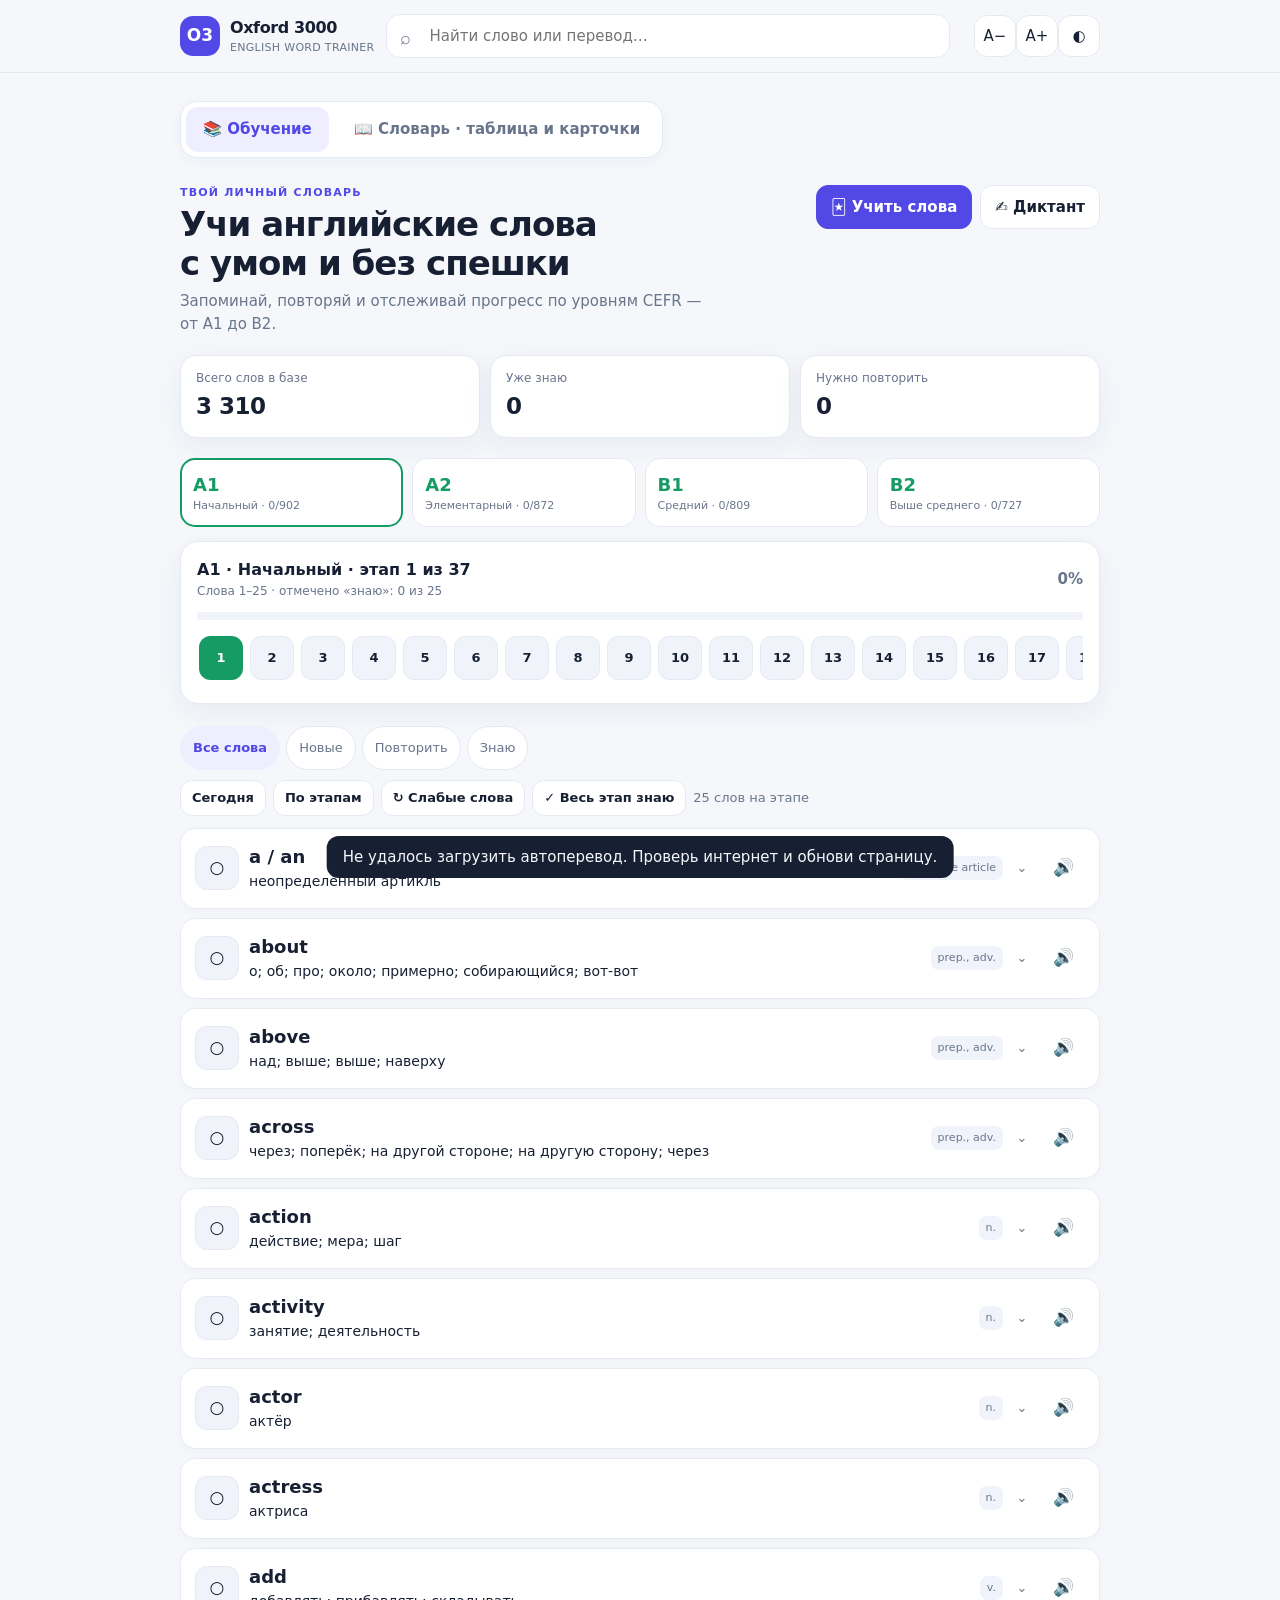
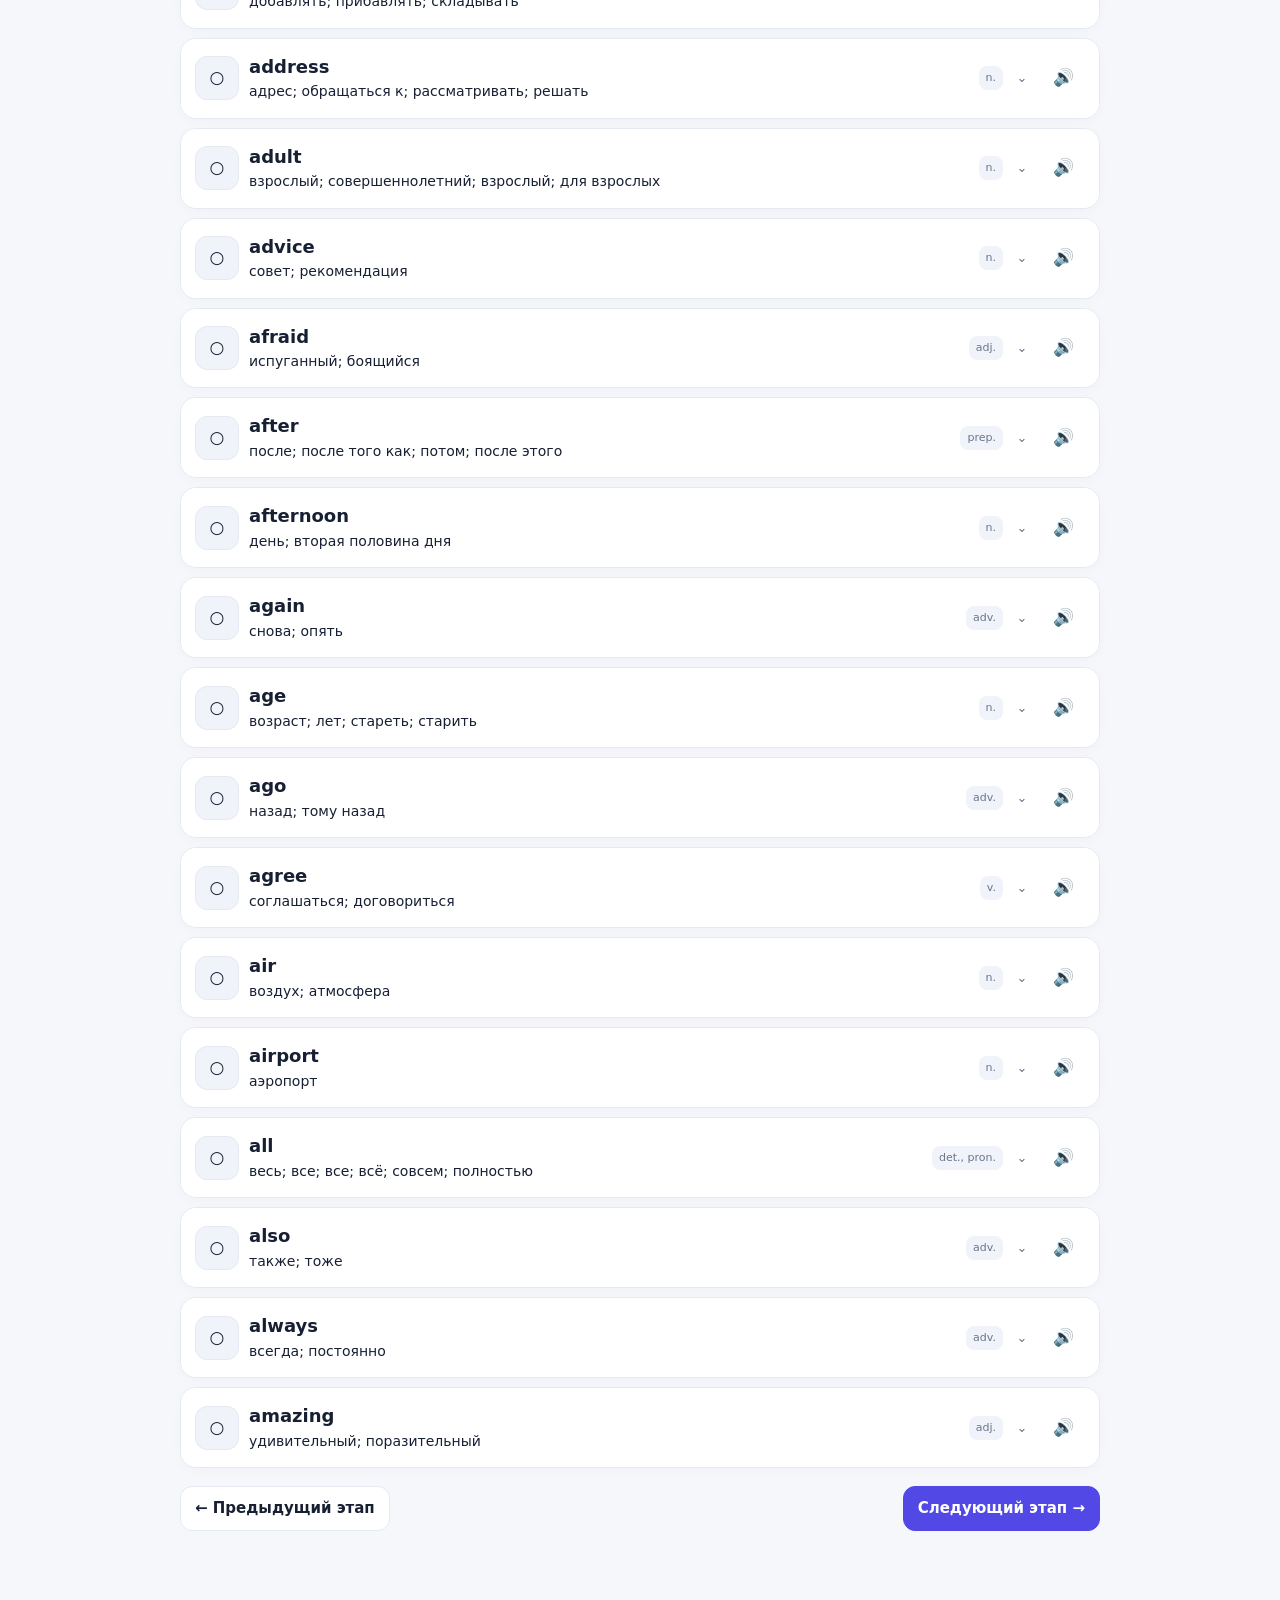
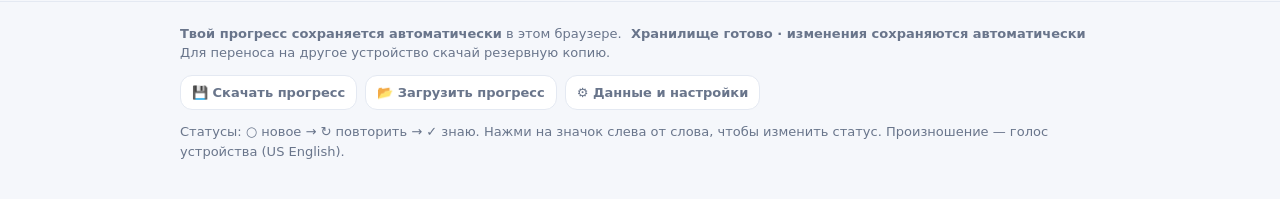
==== offline.html @ 7b8d5e1f "Publish Oxford 3000 Trainer PWA" ====
<!doctype html>
<html lang="ru">
<head>
<meta charset="utf-8">
<meta name="viewport" content="width=device-width,initial-scale=1,viewport-fit=cover">
<meta name="theme-color" content="#f5f7fb">
<meta name="apple-mobile-web-app-capable" content="yes">
<meta name="apple-mobile-web-app-title" content="Oxford 3000">
<meta name="description" content="Тренажёр английских слов Oxford 3000 для русскоязычных: уровни A1–B2, карточки, повторение и диктант.">



<title>Oxford 3000 — English Trainer</title>
<style>
:root{
 --bg:#f5f7fb;--surface:#fff;--surface2:#f0f3fa;--text:#172033;--muted:#69758b;
 --line:#e4e9f2;--accent:#5148e5;--accent2:#eeeefe;--green:#168653;--greenbg:#e8f7ef;
 --amber:#b7791f;--amberbg:#fff5df;--shadow:0 8px 28px rgba(30,45,80,.06);--radius:18px;
}
[data-theme="dark"]{
 --bg:#101522;--surface:#191f2e;--surface2:#222a3c;--text:#edf1fb;--muted:#a2aec3;
 --line:#303a50;--accent:#a39cff;--accent2:#302d54;--green:#65d49b;--greenbg:#173b31;
 --amber:#f2c46d;--amberbg:#49391c;--shadow:0 8px 28px rgba(0,0,0,.2);
}
[data-l="A1"]{--level:#169b65}[data-l="A2"]{--level:#078ca8}[data-l="B1"]{--level:#c78319}[data-l="B2"]{--level:#8655d8}
*{box-sizing:border-box}
body{margin:0;background:var(--bg);color:var(--text);font:15px/1.5 Inter,system-ui,-apple-system,"Segoe UI",sans-serif}
button,input{font:inherit}button{cursor:pointer;color:inherit}.status,.sound,.word-toggle{min-height:44px}.status{min-width:44px;width:44px;height:44px}.sound{min-width:44px;width:44px;height:44px}
button:focus-visible,input:focus-visible{outline:3px solid color-mix(in srgb,var(--accent) 40%,transparent);outline-offset:2px}
.wrap{width:min(100% - 32px,920px);margin:auto}
header{position:sticky;top:0;z-index:10;background:color-mix(in srgb,var(--bg) 92%,transparent);backdrop-filter:blur(16px);border-bottom:1px solid var(--line)}
.top{display:flex;align-items:center;gap:12px;padding:14px 0}
.brand{display:flex;align-items:center;gap:10px;min-width:max-content}
.brand-mark{display:grid;place-items:center;width:40px;height:40px;border-radius:13px;background:var(--accent);color:white;font-weight:700;font-size:17px}
.brand-name{font-weight:700;letter-spacing:-.4px;font-size:16px}.brand-sub{display:block;color:var(--muted);font-size:11px;font-weight:500;letter-spacing:.3px}
.searchbox{position:relative;flex:1;min-width:80px}
.searchbox input{width:100%;height:44px;padding:0 42px 0 42px;border:1px solid var(--line);border-radius:14px;background:var(--surface);color:var(--text)}
.searchbox .glass{position:absolute;left:14px;top:10px;color:var(--muted);font-size:18px;pointer-events:none}
.searchbox .clear{position:absolute;right:2px;top:2px;width:44px;height:44px;border:0;background:transparent;color:var(--muted);border-radius:9px}
.icon-btn{width:42px;height:42px;border:1px solid var(--line);background:var(--surface);border-radius:13px}
.streak{white-space:nowrap;color:var(--muted);font-size:13px}
main{padding:24px 0 52px}
.hero{display:flex;align-items:flex-start;justify-content:space-between;gap:18px;margin-bottom:18px}
.eyebrow{color:var(--accent);font-size:11px;font-weight:700;text-transform:uppercase;letter-spacing:1.2px}
h1{font-size:clamp(25px,4vw,34px);line-height:1.15;letter-spacing:-1px;margin:4px 0 7px}
.subtitle{color:var(--muted);margin:0;max-width:540px}
.hero-actions{display:flex;gap:8px;flex-wrap:wrap;justify-content:flex-end}
.btn{border:1px solid var(--line);background:var(--surface);border-radius:12px;padding:10px 14px;font-weight:600}
.btn:hover{border-color:var(--accent)}
.btn.primary{background:var(--accent);border-color:var(--accent);color:white}
.btn.soft{background:var(--accent2);border-color:transparent;color:var(--accent)}
.btn.small{padding:7px 11px;font-size:13px}
.stats{display:grid;grid-template-columns:repeat(3,1fr);gap:10px;margin:20px 0}
.stat{background:var(--surface);border:1px solid var(--line);border-radius:16px;padding:13px 15px;box-shadow:var(--shadow)}
.stat-label{font-size:12px;color:var(--muted)}.stat-value{font-size:23px;font-weight:700;letter-spacing:-.5px;margin-top:2px}
.levels{display:grid;grid-template-columns:repeat(4,1fr);gap:9px;margin:18px 0 12px}
.level{background:var(--surface);border:1px solid var(--line);border-radius:15px;padding:12px;text-align:left;position:relative;overflow:hidden}
.level.active{border:2px solid var(--level);padding:11px}
.level strong{font-size:18px;color:var(--level)}.level small{display:block;color:var(--muted);font-size:11px}
.level .mini-track{height:4px;background:var(--surface2);border-radius:10px;margin-top:9px;overflow:hidden}
.level .mini-track i{display:block;height:100%;background:var(--level);border-radius:10px}
.stage-panel{background:var(--surface);border:1px solid var(--line);border-radius:var(--radius);padding:16px;margin:14px 0;box-shadow:var(--shadow)}
.stage-top{display:flex;justify-content:space-between;align-items:center;gap:12px}
.stage-title{font-size:16px;font-weight:700}.muted{color:var(--muted)}
.progress-line{height:8px;background:var(--surface2);border-radius:20px;overflow:hidden;margin:12px 0 14px}
.progress-line i{display:block;height:100%;background:linear-gradient(90deg,var(--level),color-mix(in srgb,var(--level) 55%,#9b91ff));border-radius:20px;transition:width .25s}
.stages{display:flex;gap:7px;overflow-x:auto;padding:2px 2px 7px;scrollbar-width:thin}
.stage{flex:0 0 44px;height:44px;border:1px solid var(--line);background:var(--surface2);border-radius:11px;font-size:13px;font-weight:700}
.stage.active{background:var(--level);border-color:var(--level);color:white}
.toolbar{display:flex;justify-content:space-between;align-items:center;gap:10px;flex-wrap:wrap;margin:22px 0 12px}
.filters{display:flex;gap:6px;flex-wrap:wrap}
.filter{border:1px solid var(--line);background:var(--surface);border-radius:99px;padding:7px 12px;min-height:44px;font-size:13px;color:var(--muted)}
.filter.active{background:var(--accent2);color:var(--accent);border-color:transparent;font-weight:700}
.word-count{font-size:13px;color:var(--muted)}
.word-card{background:var(--surface);border:1px solid var(--line);border-radius:16px;margin:9px 0;overflow:hidden;box-shadow:0 3px 12px rgba(30,45,80,.025)}
.word-card[open]{border-color:color-mix(in srgb,var(--accent) 35%,var(--line))}
.word-card summary{list-style:none;display:flex;align-items:center;gap:12px;padding:13px 14px;cursor:pointer;min-height:66px}
.word-card summary::-webkit-details-marker{display:none}
.status{flex:none;width:34px;height:34px;border:1px solid var(--line);border-radius:12px;background:var(--surface2);font-size:17px;display:grid;place-items:center}
.word-card[data-s="1"] .status{background:var(--amberbg);border-color:var(--amber);color:var(--amber)}
.word-card[data-s="2"] .status{background:var(--greenbg);border-color:var(--green);color:var(--green)}
.word-main{flex:1;min-width:0}.word-title{font-weight:700;font-size:17px;line-height:1.25;overflow-wrap:anywhere}
.word-translation{font-size:13px;color:var(--muted);margin-top:3px;overflow-wrap:anywhere}.word-meaning-label{display:block;color:var(--accent);font-size:12px;font-weight:600;margin-top:2px}
.pos{font-size:11px;color:var(--muted);background:var(--surface2);padding:4px 7px;border-radius:8px;white-space:nowrap}
.sound{flex:none;width:35px;height:35px;border:0;background:transparent;border-radius:10px;font-size:17px}
.chevron{color:var(--muted);font-size:13px;transition:transform .2s}.word-card[open] .chevron{transform:rotate(180deg)}
.word-body{border-top:1px solid var(--line);padding:14px 16px 17px 60px;font-size:14px}#saveState{display:inline-block;margin:0 5px;font-weight:600}#saveState[data-error="true"]{color:var(--amber)}
.word-body h4{margin:12px 0 5px;color:var(--muted);font-size:11px;letter-spacing:.8px;text-transform:uppercase}
.word-body h4:first-child{margin-top:0}.example{border-left:3px solid var(--level);padding:5px 10px;background:var(--surface2);border-radius:0 9px 9px 0;margin:6px 0}
.word-body a{color:var(--accent);text-decoration:none;margin-right:12px;display:inline-block;margin-top:5px}
.add-row{display:flex;gap:7px;margin-top:7px}.add-row input{flex:1;min-width:0;border:1px solid var(--line);border-radius:10px;padding:9px;background:var(--bg);color:var(--text)}
.pager{display:flex;justify-content:space-between;gap:10px;margin:18px 0}
.empty{padding:35px 18px;text-align:center;background:var(--surface);border:1px dashed var(--line);border-radius:16px;color:var(--muted)}
.empty strong{display:block;color:var(--text);font-size:17px;margin-bottom:5px}
footer{border-top:1px solid var(--line);padding:22px 0 38px;color:var(--muted);font-size:13px}
.footer-actions{display:flex;gap:8px;flex-wrap:wrap;margin:12px 0}
#dlg{position:fixed;inset:0;z-index:30;background:#080d1dcc;display:grid;place-items:center;padding:14px}
#dlg[hidden]{display:none!important}
.dialog{width:min(100%,490px);max-height:92dvh;overflow:auto;background:var(--surface);border:1px solid var(--line);border-radius:22px;padding:20px;box-shadow:0 25px 80px #0005}
.dialog-top{display:flex;justify-content:space-between;align-items:center;color:var(--muted);font-size:13px}
.dialog-word{font-size:clamp(32px,8vw,44px);font-weight:700;letter-spacing:-1px;text-align:center;margin:25px 0 2px;overflow-wrap:anywhere}
.dialog-pos{text-align:center;color:var(--muted)}
.dialog-actions{display:flex;gap:8px;margin:17px 0}.dialog-actions .btn{flex:1}
.dialog-hint{background:var(--surface2);border-radius:13px;padding:13px;margin:15px 0}
.dialog-input{width:100%;padding:13px;border:2px solid var(--line);border-radius:13px;background:var(--bg);color:var(--text);font-size:18px;text-align:center}
#toast{position:fixed;z-index:50;bottom:22px;left:50%;transform:translateX(-50%);background:var(--text);color:var(--bg);padding:10px 16px;border-radius:12px;opacity:0;pointer-events:none;transition:opacity .2s;max-width:90%;text-align:center}
#toast.on{opacity:1}
[hidden]{display:none!important}
@media(max-width:620px){
 .wrap{width:min(100% - 22px,920px)}.top{gap:8px;padding:10px 0}.brand{min-width:0}.brand-mark{width:36px;height:36px}.brand-sub{display:none}.brand-name{font-size:14px}
 .streak{display:none}.top .icon-btn{width:44px;height:44px}.searchbox input{height:40px;padding-left:35px}.searchbox .glass{left:11px;top:8px}
 main{padding-top:19px}.hero{display:block}.hero-actions{justify-content:flex-start;margin-top:14px}.hero-actions .btn{flex:1}
 .stats{gap:7px}.stat{padding:10px}.stat-value{font-size:20px}.stat-label{font-size:11px}
 .levels{gap:6px}.level{padding:9px}.level.active{padding:8px}.level strong{font-size:16px}.level small{font-size:10px}
 .stage-panel{padding:13px}.stage-top{align-items:flex-start}.word-card summary{gap:9px;padding:11px}.word-title{font-size:16px}.pos{display:none}
 .word-body{padding:13px 13px 16px}.toolbar{align-items:flex-start}.filters{width:100%}.filter{padding:7px 10px}
}

/* --- Comfort / premium usability layer --- */
html{scroll-behavior:smooth}
body{font-size:calc(15px * var(--user-font-scale,1))}
@media(prefers-reduced-motion:reduce){*,*::before,*::after{scroll-behavior:auto!important;transition:none!important;animation:none!important}}

.dict-meaning{display:flex;flex-direction:column;gap:7px;margin:16px 0;padding:16px 18px;border:1px solid var(--line);border-radius:17px;background:var(--surface2);text-align:center}
.dict-meaning small{font-size:10px;font-weight:700;letter-spacing:1.2px;color:var(--muted)}
.dict-meaning strong{font-size:17px;line-height:1.5;color:var(--text)}
.dict-word-reveal{margin:13px 0;padding:17px;border-radius:16px;background:var(--accent2);color:var(--accent);font-size:clamp(25px,6vw,34px);font-weight:700;text-align:center;letter-spacing:-.5px}
.dict-word-reveal[hidden]{display:none}
#dictRevealBtn{margin:0 0 12px}


.page-tabs{display:flex;gap:8px;margin:4px 0 27px;padding:5px;border:1px solid var(--line);background:var(--surface);border-radius:17px;width:max-content;max-width:100%;box-shadow:0 4px 16px rgba(30,45,80,.035)}
.page-tab{border:0;background:transparent;color:var(--muted);padding:11px 17px;border-radius:12px;font:inherit;font-weight:700;cursor:pointer}
.page-tab.active{background:var(--accent2);color:var(--accent)}
body[data-page="vocab"] main>.hero,body[data-page="vocab"] main>#stats,body[data-page="vocab"] main>#nav,body[data-page="vocab"] main>#stagePanel,body[data-page="vocab"] main>.toolbar,body[data-page="vocab"] main>#list,body[data-page="vocab"] main>#pager{display:none!important}
body[data-page="study"] #vocabPage{display:none!important}
body[data-page="vocab"] #vocabPage{display:block}
.vocab-heading{margin:8px 0 22px}
.vocab-heading h2{font-size:clamp(27px,4vw,38px);letter-spacing:-1px;margin:8px 0}
.vocab-controls{display:flex;gap:9px;align-items:center;flex-wrap:wrap;margin:18px 0 13px}
.vocab-search,.vocab-select{min-height:45px;border:1px solid var(--line);background:var(--surface);color:var(--text);border-radius:13px;padding:0 13px;font:inherit}
.vocab-search{flex:1;min-width:220px}
.vocab-select{min-width:150px}
.vocab-switch{display:flex;gap:5px}
.vocab-switch .btn.active{background:var(--accent2);color:var(--accent);border-color:transparent}
.vocab-language{display:flex;align-items:center;gap:8px;flex-wrap:wrap;margin:12px 0 16px;font-size:13px}
.vocab-language .muted{margin-left:auto}
.vocab-table-wrap{overflow:auto;border:1px solid var(--line);border-radius:17px;background:var(--surface)}
.vocab-table{width:100%;border-collapse:collapse;min-width:480px}
.vocab-table th,.vocab-table td{padding:12px 15px;text-align:left;border-bottom:1px solid var(--line);line-height:1.45}
.vocab-table th{position:sticky;top:0;background:var(--surface2);font-size:12px;color:var(--muted);letter-spacing:.4px;z-index:1}
.vocab-table tr:last-child td{border-bottom:0}
.vocab-table td:first-child{font-weight:700}
.vocab-table td:nth-child(2){color:var(--muted)}
.vocab-table .vocab-audio{border:0;background:var(--accent2);color:var(--accent);border-radius:9px;padding:6px 9px;cursor:pointer}
.vocab-card-grid{display:grid;grid-template-columns:repeat(auto-fill,minmax(205px,1fr));gap:13px}
.vocab-flip{min-height:165px;perspective:900px;cursor:pointer;outline:none}
.vocab-flip-inner{position:relative;min-height:165px;height:100%;transform-style:preserve-3d;transition:transform .5s}
.vocab-flip.flipped .vocab-flip-inner{transform:rotateY(180deg)}
.vocab-face{position:absolute;inset:0;backface-visibility:hidden;border:1px solid var(--line);border-radius:18px;background:var(--surface);box-shadow:0 5px 18px rgba(30,45,80,.045);display:flex;flex-direction:column;align-items:center;justify-content:center;text-align:center;padding:17px;gap:12px}
.vocab-face.back{transform:rotateY(180deg);background:var(--accent2);border-color:color-mix(in srgb,var(--accent) 20%,var(--line))}
.vocab-face strong{font-size:22px;line-height:1.35}
.vocab-face small{font-size:11px;color:var(--muted);font-weight:700;letter-spacing:.6px}
.vocab-pagination{display:flex;justify-content:center;align-items:center;gap:12px;margin:18px 0 30px}
.vocab-pagination .btn{min-width:100px}
.vocab-level-tag{font-size:10px;color:var(--muted);font-weight:700;letter-spacing:.7px}
.dict-setup-level{border:1px solid var(--line);border-radius:15px;padding:13px;margin:10px 0;background:var(--surface)}
.dict-setup-level-head{display:flex;align-items:center;gap:9px;font-weight:700}
.dict-setup-level-head input,.dict-setup-stage input{accent-color:var(--accent);width:18px;height:18px}
.dict-setup-stages{display:grid;grid-template-columns:repeat(auto-fill,minmax(92px,1fr));gap:7px;margin:12px 0 0 27px}
.dict-setup-stage{display:flex;align-items:center;gap:6px;padding:7px 8px;background:var(--surface2);border-radius:9px;font-size:12px}
.dict-setup-footer{position:sticky;bottom:0;padding:12px 0 0;background:var(--surface)}
@media(max-width:620px){
 .page-tabs{width:100%;display:grid;grid-template-columns:1fr 1.25fr;margin-bottom:20px}
 .page-tab{padding:10px 7px;font-size:12px}
 .vocab-controls{display:grid;grid-template-columns:1fr 1fr}
 .vocab-search{grid-column:1/-1;min-width:0}
 .vocab-switch{grid-column:1/-1}
 .vocab-switch .btn{flex:1}
 .vocab-language .muted{width:100%;margin:0}
 .vocab-table th,.vocab-table td{padding:10px 11px;font-size:13px}
 .vocab-card-grid{grid-template-columns:repeat(2,minmax(0,1fr));gap:9px}
 .vocab-flip,.vocab-flip-inner{min-height:145px}
 .vocab-face{padding:12px}
 .vocab-face strong{font-size:18px}
}


mark{background:color-mix(in srgb,var(--accent) 20%,transparent);color:inherit;border-radius:3px;padding:0 1px}
.toolbar-actions{display:flex;align-items:center;justify-content:flex-end;gap:7px;flex-wrap:wrap}.backup-list{max-height:35vh;overflow:auto}.backup-row{display:flex;justify-content:space-between;align-items:center;gap:12px;padding:10px 0;border-bottom:1px solid var(--line)}.backup-row small{display:block;color:var(--muted);margin-top:2px}.data-preview{background:var(--surface2);border-radius:12px;padding:10px 14px;margin:14px 0}.data-preview p{margin:5px 0}#toast{pointer-events:none}#toast.on{pointer-events:auto}
@media(max-width:420px){.wrap{width:calc(100% - 20px)}.top{gap:7px}.brand-mark{width:32px;height:32px}.brand-name{font-size:13px}.text-size-btn{display:none}.quick-tools{gap:4px}.icon-btn{width:44px;height:44px}.searchbox{min-width:70px}.toolbar-actions{width:100%;justify-content:flex-start}.toolbar-actions .btn{min-height:44px}.word-row{gap:6px;padding:8px}.word-toggle{gap:8px}.status{min-width:44px;width:44px}.sound{min-width:44px;width:44px}}

/* Card row styles: the new markup uses buttons inside an article, not the old details/summary layout. */
.word-row{display:flex;align-items:center;gap:10px;padding:12px 14px;background:var(--surface)}
.word-toggle{appearance:none;-webkit-appearance:none;display:flex;align-items:center;gap:10px;flex:1;min-width:0;min-height:48px;padding:4px 0;border:0;border-radius:10px;background:transparent;color:var(--text);text-align:left;line-height:1.4}
.word-toggle:hover{background:transparent;color:var(--text)}
.word-toggle:focus-visible{outline:3px solid color-mix(in srgb,var(--accent) 45%,transparent);outline-offset:3px}
.word-card[data-open="true"]{border-color:color-mix(in srgb,var(--accent) 35%,var(--line))}
.word-main{display:block;flex:1;min-width:0}
.word-title{display:block;color:var(--text);font-size:18px;font-weight:750;line-height:1.3;overflow-wrap:anywhere}
.word-translation{display:block;margin-top:4px;padding:0;background:transparent;color:var(--text);font-size:14px;font-weight:500;line-height:1.4;overflow-wrap:anywhere}
.word-meaning-label{display:block;margin-top:3px;color:var(--accent);font-size:12px;font-weight:650}
.word-toggle .pos{flex:none}
.word-toggle .chevron{flex:none;width:18px;text-align:center}
.word-card[data-open="true"] .word-row{background:var(--surface)}
.word-body{background:var(--surface);color:var(--text)}
.word-body .sense{margin:0 0 12px;padding:13px 15px;border:1px solid var(--line);border-radius:14px;background:var(--surface)}
.word-body .sense:last-child{margin-bottom:0}
.word-body .sense h4{margin:0 0 7px;color:var(--accent);font-size:12px;letter-spacing:.35px}
.sense-ru{margin:0 0 6px;color:var(--text);font-size:16px;font-weight:700;line-height:1.55}
.sense-ru span{color:var(--text)}
.word-body .sense p{margin:5px 0 8px;color:var(--text);line-height:1.6}
.example{display:flex;align-items:flex-start;gap:9px;flex-wrap:wrap;color:var(--text)}
.example [lang="en"]{color:var(--text);font-weight:600}
.example-ru{color:var(--muted)}
.example-sound{margin-left:auto;flex:none}
@media(max-width:620px){
 .word-row{gap:7px;padding:9px}
 .word-toggle{gap:7px}
 .word-title{font-size:16px}
 .word-translation{font-size:13px}
 .word-toggle .pos{display:none}
 .word-body .sense{padding:11px 12px}
}
</style>

</head>
<body data-page="study">
<header><div class="wrap top">
 <div class="brand"><div class="brand-mark">O3</div><div class="brand-name">Oxford 3000<span class="brand-sub">ENGLISH WORD TRAINER</span></div></div>
 <div class="searchbox"><span class="glass">⌕</span><input id="q" type="search" placeholder="Найти слово или перевод…" autocomplete="off"><button class="clear" id="clearSearch" aria-label="Очистить поиск" hidden>×</button></div>
 <span class="streak" id="stk"></span><div class="quick-tools"><button class="icon-btn text-size-btn" data-a="fontDown" title="Уменьшить текст" aria-label="Уменьшить текст">A−</button><button class="icon-btn text-size-btn" data-a="fontUp" title="Увеличить текст" aria-label="Увеличить текст">A+</button><button class="icon-btn" data-a="thm" id="themeBtn" title="Сменить тему" aria-label="Сменить тему">◐</button></div>
</div></header>
<main class="wrap">
 <nav class="page-tabs" id="pageTabs" aria-label="Разделы сайта">
  <button class="page-tab active" data-a="pageStudy">📚 Обучение</button>
  <button class="page-tab" data-a="pageVocab">📖 Словарь · таблица и карточки</button>
 </nav>
 <section class="hero">
  <div><div class="eyebrow">Твой личный словарь</div><h1>Учи английские слова<br>с умом и без спешки</h1><p class="subtitle">Запоминай, повторяй и отслеживай прогресс по уровням CEFR — от A1 до B2.</p></div>
  <div class="hero-actions"><button class="btn primary" data-a="cards">🃏 Учить слова</button><button class="btn" data-a="dict">✍️ Диктант</button></div>
 </section>
 <section class="stats" id="stats"></section>
 <nav class="levels" id="nav" aria-label="Уровни английского"></nav>
 <section class="stage-panel" id="stagePanel">
  <div class="stage-top"><div><div class="stage-title" id="stageTitle"></div><div class="muted" id="stageMeta" style="font-size:12px"></div></div><div class="muted" id="stagePct" style="font-weight:700"></div></div>
  <div class="progress-line"><i id="stageProgress"></i></div>
  <div class="stages" id="chips" aria-label="Этапы"></div>
 </section>
 <div class="toolbar"><div class="filters" id="filters">
  <button class="filter active" data-filter="all">Все слова</button><button class="filter" data-filter="0">Новые</button><button class="filter" data-filter="1">Повторить</button><button class="filter" data-filter="2">Знаю</button>
 </div><div class="toolbar-actions"><button class="btn small" data-a="modeToday">Сегодня</button><button class="btn small" data-a="modeStages">По этапам</button><button class="btn small" data-a="rev">↻ Слабые слова</button><button class="btn small" data-a="allk">✓ Весь этап знаю</button><span class="word-count" id="wordCount"></span></div></div>
 <section id="list" aria-live="polite"></section>
 <div class="pager" id="pager"></div>
 <section id="vocabPage" hidden>
  <div class="vocab-heading"><div><div class="eyebrow">Весь Oxford 3000</div><h2>Словарь для просмотра</h2><p class="subtitle">Смотри слова и переводы в таблице или тренируйся с переворачивающимися карточками.</p></div></div>
  <div class="vocab-controls">
   <input id="vocabSearch" class="vocab-search" type="search" placeholder="Найти английское слово или перевод…">
   <select id="vocabLevel" class="vocab-select"><option value="all">Все уровни A1–B2</option><option>A1</option><option>A2</option><option>B1</option><option>B2</option></select>
   <div class="vocab-switch"><button class="btn active" data-a="vocabTable">☷ Таблица</button><button class="btn" data-a="vocabCards">▣ Карточки</button></div>
  </div>
  <div class="vocab-language">
   <span>Первой стороной показывать:</span>
   <button class="filter active" data-a="frontEnglish">English</button>
   <button class="filter" data-a="frontRussian">Русский</button>
   <span class="muted">Нажми на карточку, чтобы перевернуть её</span>
  </div>
  <div id="vocabMeta" class="word-count"></div>
  <div id="vocabContent"></div>
  <div class="vocab-pagination" id="vocabPagination"></div>
 </section>
</main>
<footer><div class="wrap">
 <b>Твой прогресс сохраняется автоматически</b> в этом браузере. <span id="saveState" role="status" aria-live="polite">Загрузка хранилища…</span> Для переноса на другое устройство скачай резервную копию.
 <div class="footer-actions"><button class="btn small" data-a="exp">💾 Скачать прогресс</button><button class="btn small" data-a="imp">📂 Загрузить прогресс</button><button class="btn small" data-a="data">⚙ Данные и настройки</button><input type="file" id="fi" accept=".json" hidden></div>
 <span>Статусы: ○ новое → ↻ повторить → ✓ знаю. Нажми на значок слева от слова, чтобы изменить статус. <span id="speechStatus">Произношение — голос устройства (US English).</span></span>
</div></footer>
<div id="dlg" role="dialog" aria-modal="true" aria-label="Окно тренажёра" hidden><div class="dialog" id="dbody"></div></div><div id="toast"></div>
<script>window.OX3K_LEGACY_MAP={"A10":"a1-a-an","A11":"a1-about","A12":"a1-above","A13":"a1-across","A14":"a1-action","A15":"a1-activity","A16":"a1-actor","A17":"a1-actress","A18":"a1-add","A19":"a1-address","A110":"a1-adult","A111":"a1-advice","A112":"a1-afraid","A113":"a1-after","A114":"a1-afternoon","A115":"a1-again","A116":"a1-age","A117":"a1-ago","A118":"a1-agree","A119":"a1-air","A120":"a1-airport","A121":"a1-all","A122":"a1-also","A123":"a1-always","A124":"a1-amazing","A125":"a1-an","A126":"a1-and","A127":"a1-angry","A128":"a1-animal","A129":"a1-another","A130":"a1-answer","A131":"a1-any","A132":"a1-anyone","A133":"a1-anything","A134":"a1-apartment","A135":"a1-apple","A136":"a1-april","A137":"a1-area","A138":"a1-arm","A139":"a1-around","A140":"a1-arrive","A141":"a1-art","A142":"a1-article","A143":"a1-artist","A144":"a1-as","A145":"a1-ask","A146":"a1-at","A147":"a1-august","A148":"a1-aunt","A149":"a1-autumn","A150":"a1-away","A151":"a1-baby","A152":"a1-back","A153":"a1-bad","A154":"a1-bag","A155":"a1-ball","A156":"a1-banana","A157":"a1-band","A158":"a1-bank-money","A159":"a1-bar","A160":"a1-bath","A161":"a1-bathroom","A162":"a1-be","A163":"a1-beach","A164":"a1-beautiful","A165":"a1-because","A166":"a1-because-of","A167":"a1-become","A168":"a1-bed","A169":"a1-bedroom","A170":"a1-beer","A171":"a1-before","A172":"a1-begin","A173":"a1-beginning","A174":"a1-behind","A175":"a1-believe","A176":"a1-below","A177":"a1-best","A178":"a1-better","A179":"a1-between","A180":"a1-bicycle","A181":"a1-big","A182":"a1-bike","A183":"a1-bill","A184":"a1-bird","A185":"a1-birthday","A186":"a1-black","A187":"a1-blog","A188":"a1-blonde","A189":"a1-blue","A190":"a1-boat","A191":"a1-body","A192":"a1-book","A193":"a1-boot","A194":"a1-bored","A195":"a1-boring","A196":"a1-born","A197":"a1-both","A198":"a1-bottle","A199":"a1-box","A1100":"a1-boy","A1101":"a1-boyfriend","A1102":"a1-bread","A1103":"a1-break","A1104":"a1-breakfast","A1105":"a1-bring","A1106":"a1-brother","A1107":"a1-brown","A1108":"a1-build","A1109":"a1-building","A1110":"a1-bus","A1111":"a1-business","A1112":"a1-busy","A1113":"a1-but","A1114":"a1-butter","A1115":"a1-buy","A1116":"a1-by","A1117":"a1-bye","A1118":"a1-cafe","A1119":"a1-cake","A1120":"a1-call","A1121":"a1-camera","A1122":"a1-can1","A1123":"a1-cannot","A1124":"a1-capital","A1125":"a1-car","A1126":"a1-card","A1127":"a1-career","A1128":"a1-carrot","A1129":"a1-carry","A1130":"a1-cat","A1131":"a1-cent","A1132":"a1-centre","A1133":"a1-century","A1134":"a1-chair","A1135":"a1-change","A1136":"a1-chart","A1137":"a1-cheap","A1138":"a1-check","A1139":"a1-cheese","A1140":"a1-chicken","A1141":"a1-child","A1142":"a1-chocolate","A1143":"a1-choose","A1144":"a1-cinema","A1145":"a1-city","A1146":"a1-class","A1147":"a1-classroom","A1148":"a1-clean","A1149":"a1-climb","A1150":"a1-clock","A1151":"a1-close1","A1152":"a1-clothes","A1153":"a1-club","A1154":"a1-coat","A1155":"a1-coffee","A1156":"a1-cold","A1157":"a1-college","A1158":"a1-colour","A1159":"a1-come","A1160":"a1-common","A1161":"a1-company","A1162":"a1-compare","A1163":"a1-complete","A1164":"a1-computer","A1165":"a1-concert","A1166":"a1-conversation","A1167":"a1-cook","A1168":"a1-cooking","A1169":"a1-cool","A1170":"a1-correct","A1171":"a1-cost","A1172":"a1-could","A1173":"a1-country","A1174":"a1-course","A1175":"a1-cousin","A1176":"a1-cow","A1177":"a1-cream","A1178":"a1-create","A1179":"a1-culture","A1180":"a1-cup","A1181":"a1-customer","A1182":"a1-cut","A1183":"a1-dad","A1184":"a1-dance","A1185":"a1-dancer","A1186":"a1-dancing","A1187":"a1-dangerous","A1188":"a1-dark","A1189":"a1-date","A1190":"a1-daughter","A1191":"a1-day","A1192":"a1-dear","A1193":"a1-december","A1194":"a1-decide","A1195":"a1-delicious","A1196":"a1-describe","A1197":"a1-description","A1198":"a1-design","A1199":"a1-desk","A1200":"a1-detail","A1201":"a1-dialogue","A1202":"a1-dictionary","A1203":"a1-die","A1204":"a1-diet","A1205":"a1-difference","A1206":"a1-different","A1207":"a1-difficult","A1208":"a1-dinner","A1209":"a1-dirty","A1210":"a1-discuss","A1211":"a1-dish","A1212":"a1-do1","A1213":"a1-doctor","A1214":"a1-dog","A1215":"a1-dollar","A1216":"a1-door","A1217":"a1-down","A1218":"a1-downstairs","A1219":"a1-draw","A1220":"a1-dress","A1221":"a1-drink","A1222":"a1-drive","A1223":"a1-driver","A1224":"a1-during","A1225":"a1-each","A1226":"a1-ear","A1227":"a1-early","A1228":"a1-east","A1229":"a1-easy","A1230":"a1-eat","A1231":"a1-egg","A1232":"a1-eight","A1233":"a1-eighteen","A1234":"a1-eighty","A1235":"a1-elephant","A1236":"a1-eleven","A1237":"a1-else","A1238":"a1-email","A1239":"a1-end","A1240":"a1-enjoy","A1241":"a1-enough","A1242":"a1-euro","A1243":"a1-even","A1244":"a1-evening","A1245":"a1-event","A1246":"a1-ever","A1247":"a1-every","A1248":"a1-everybody","A1249":"a1-everyone","A1250":"a1-everything","A1251":"a1-exam","A1252":"a1-example","A1253":"a1-excited","A1254":"a1-exciting","A1255":"a1-exercise","A1256":"a1-expensive","A1257":"a1-explain","A1258":"a1-extra","A1259":"a1-eye","A1260":"a1-face","A1261":"a1-fact","A1262":"a1-fall","A1263":"a1-false","A1264":"a1-family","A1265":"a1-famous","A1266":"a1-fantastic","A1267":"a1-far","A1268":"a1-farm","A1269":"a1-farmer","A1270":"a1-fast","A1271":"a1-fat","A1272":"a1-father","A1273":"a1-favourite","A1274":"a1-february","A1275":"a1-feel","A1276":"a1-feeling","A1277":"a1-festival","A1278":"a1-few","A1279":"a1-fifteen","A1280":"a1-fifth","A1281":"a1-fifty","A1282":"a1-fill","A1283":"a1-film","A1284":"a1-final","A1285":"a1-find","A1286":"a1-fine","A1287":"a1-finish","A1288":"a1-fire","A1289":"a1-first","A1290":"a1-fish","A1291":"a1-five","A1292":"a1-flat","A1293":"a1-flight","A1294":"a1-floor","A1295":"a1-flower","A1296":"a1-fly","A1297":"a1-follow","A1298":"a1-food","A1299":"a1-foot","A1300":"a1-football","A1301":"a1-for","A1302":"a1-forget","A1303":"a1-form","A1304":"a1-forty","A1305":"a1-four","A1306":"a1-fourteen","A1307":"a1-fourth","A1308":"a1-free","A1309":"a1-friday","A1310":"a1-friend","A1311":"a1-friendly","A1312":"a1-from","A1313":"a1-front","A1314":"a1-fruit","A1315":"a1-full","A1316":"a1-fun","A1317":"a1-funny","A1318":"a1-future","A1319":"a1-game","A1320":"a1-garden","A1321":"a1-geography","A1322":"a1-get","A1323":"a1-girl","A1324":"a1-girlfriend","A1325":"a1-give","A1326":"a1-glass","A1327":"a1-go","A1328":"a1-good","A1329":"a1-goodbye","A1330":"a1-grandfather","A1331":"a1-grandmother","A1332":"a1-grandparent","A1333":"a1-great","A1334":"a1-green","A1335":"a1-grey","A1336":"a1-group","A1337":"a1-grow","A1338":"a1-guess","A1339":"a1-guitar","A1340":"a1-gym","A1341":"a1-hair","A1342":"a1-half","A1343":"a1-hand","A1344":"a1-happen","A1345":"a1-happy","A1346":"a1-hard","A1347":"a1-hat","A1348":"a1-hate","A1349":"a1-have","A1350":"a1-have-to","A1351":"a1-he","A1352":"a1-head","A1353":"a1-health","A1354":"a1-healthy","A1355":"a1-hear","A1356":"a1-hello","A1357":"a1-help","A1358":"a1-her","A1359":"a1-here","A1360":"a1-hey","A1361":"a1-hi","A1362":"a1-high","A1363":"a1-him","A1364":"a1-his","A1365":"a1-history","A1366":"a1-hobby","A1367":"a1-holiday","A1368":"a1-home","A1369":"a1-homework","A1370":"a1-hope","A1371":"a1-horse","A1372":"a1-hospital","A1373":"a1-hot","A1374":"a1-hotel","A1375":"a1-hour","A1376":"a1-house","A1377":"a1-how","A1378":"a1-however","A1379":"a1-hundred","A1380":"a1-hungry","A1381":"a1-husband","A1382":"a1-i","A1383":"a1-ice","A1384":"a1-ice-cream","A1385":"a1-idea","A1386":"a1-if","A1387":"a1-imagine","A1388":"a1-important","A1389":"a1-improve","A1390":"a1-in","A1391":"a1-include","A1392":"a1-information","A1393":"a1-interest","A1394":"a1-interested","A1395":"a1-interesting","A1396":"a1-internet","A1397":"a1-interview","A1398":"a1-into","A1399":"a1-introduce","A1400":"a1-island","A1401":"a1-it","A1402":"a1-its","A1403":"a1-jacket","A1404":"a1-january","A1405":"a1-jeans","A1406":"a1-job","A1407":"a1-join","A1408":"a1-journey","A1409":"a1-juice","A1410":"a1-july","A1411":"a1-june","A1412":"a1-just","A1413":"a1-keep","A1414":"a1-key","A1415":"a1-kilometre","A1416":"a1-kind-type","A1417":"a1-kitchen","A1418":"a1-know","A1419":"a1-land","A1420":"a1-language","A1421":"a1-large","A1422":"a1-last1-final","A1423":"a1-late","A1424":"a1-later","A1425":"a1-laugh","A1426":"a1-learn","A1427":"a1-leave","A1428":"a1-left","A1429":"a1-leg","A1430":"a1-lesson","A1431":"a1-let","A1432":"a1-letter","A1433":"a1-library","A1434":"a1-lie1","A1435":"a1-life","A1436":"a1-light-from-the-sun-a-lamp","A1437":"a1-like-similar","A1438":"a1-like-find-sb-sth-pleasant","A1439":"a1-line","A1440":"a1-lion","A1441":"a1-list","A1442":"a1-listen","A1443":"a1-little","A1444":"a1-live1","A1445":"a1-local","A1446":"a1-long1","A1447":"a1-look","A1448":"a1-lose","A1449":"a1-lot","A1450":"a1-love","A1451":"a1-lunch","A1452":"a1-machine","A1453":"a1-magazine","A1454":"a1-main","A1455":"a1-make","A1456":"a1-man","A1457":"a1-many","A1458":"a1-map","A1459":"a1-march","A1460":"a1-market","A1461":"a1-married","A1462":"a1-match-contest-correspond","A1463":"a1-may","A1464":"a1-maybe","A1465":"a1-me","A1466":"a1-meal","A1467":"a1-mean","A1468":"a1-meaning","A1469":"a1-meat","A1470":"a1-meet","A1471":"a1-meeting","A1472":"a1-member","A1473":"a1-menu","A1474":"a1-message","A1475":"a1-metre","A1476":"a1-midnight","A1477":"a1-mile","A1478":"a1-milk","A1479":"a1-million","A1480":"a1-minute1","A1481":"a1-miss","A1482":"a1-mistake","A1483":"a1-model","A1484":"a1-modern","A1485":"a1-moment","A1486":"a1-monday","A1487":"a1-money","A1488":"a1-month","A1489":"a1-more","A1490":"a1-morning","A1491":"a1-most","A1492":"a1-mother","A1493":"a1-mountain","A1494":"a1-mouse","A1495":"a1-mouth","A1496":"a1-move","A1497":"a1-movie","A1498":"a1-much","A1499":"a1-mum","A1500":"a1-museum","A1501":"a1-music","A1502":"a1-must","A1503":"a1-my","A1504":"a1-name","A1505":"a1-natural","A1506":"a1-near","A1507":"a1-need","A1508":"a1-negative","A1509":"a1-neighbour","A1510":"a1-never","A1511":"a1-new","A1512":"a1-news","A1513":"a1-newspaper","A1514":"a1-next","A1515":"a1-next-to","A1516":"a1-nice","A1517":"a1-night","A1518":"a1-nine","A1519":"a1-nineteen","A1520":"a1-ninety","A1521":"a1-no","A1522":"a1-nobody","A1523":"a1-no-one","A1524":"a1-north","A1525":"a1-nose","A1526":"a1-not","A1527":"a1-note","A1528":"a1-nothing","A1529":"a1-november","A1530":"a1-now","A1531":"a1-number","A1532":"a1-nurse","A1533":"a1-object","A1534":"a1-oclock","A1535":"a1-october","A1536":"a1-of","A1537":"a1-off","A1538":"a1-office","A1539":"a1-often","A1540":"a1-oh","A1541":"a1-ok","A1542":"a1-old","A1543":"a1-on","A1544":"a1-once","A1545":"a1-one","A1546":"a1-onion","A1547":"a1-online","A1548":"a1-only","A1549":"a1-open","A1550":"a1-opinion","A1551":"a1-opposite","A1552":"a1-or","A1553":"a1-orange","A1554":"a1-order","A1555":"a1-other","A1556":"a1-our","A1557":"a1-out","A1558":"a1-outside","A1559":"a1-over","A1560":"a1-own","A1561":"a1-page","A1562":"a1-paint","A1563":"a1-painting","A1564":"a1-pair","A1565":"a1-paper","A1566":"a1-paragraph","A1567":"a1-parent","A1568":"a1-park","A1569":"a1-part","A1570":"a1-partner","A1571":"a1-party","A1572":"a1-passport","A1573":"a1-past","A1574":"a1-pay","A1575":"a1-pen","A1576":"a1-pencil","A1577":"a1-people","A1578":"a1-pepper","A1579":"a1-perfect","A1580":"a1-period","A1581":"a1-person","A1582":"a1-personal","A1583":"a1-phone","A1584":"a1-photo","A1585":"a1-photograph","A1586":"a1-phrase","A1587":"a1-piano","A1588":"a1-picture","A1589":"a1-piece","A1590":"a1-pig","A1591":"a1-pink","A1592":"a1-pizza","A1593":"a1-place","A1594":"a1-plan","A1595":"a1-plane","A1596":"a1-plant","A1597":"a1-play","A1598":"a1-player","A1599":"a1-please","A1600":"a1-point","A1601":"a1-police","A1602":"a1-pool","A1603":"a1-poor","A1604":"a1-popular","A1605":"a1-positive","A1606":"a1-possible","A1607":"a1-post","A1608":"a1-potato","A1609":"a1-pound","A1610":"a1-practice","A1611":"a1-practise","A1612":"a1-prefer","A1613":"a1-prepare","A1614":"a1-present","A1615":"a1-pretty","A1616":"a1-price","A1617":"a1-probably","A1618":"a1-problem","A1619":"a1-product","A1620":"a1-programme","A1621":"a1-project","A1622":"a1-purple","A1623":"a1-put","A1624":"a1-quarter","A1625":"a1-question","A1626":"a1-quick","A1627":"a1-quickly","A1628":"a1-quiet","A1629":"a1-quite","A1630":"a1-radio","A1631":"a1-rain","A1632":"a1-read","A1633":"a1-reader","A1634":"a1-reading","A1635":"a1-ready","A1636":"a1-real","A1637":"a1-really","A1638":"a1-reason","A1639":"a1-red","A1640":"a1-relax","A1641":"a1-remember","A1642":"a1-repeat","A1643":"a1-report","A1644":"a1-restaurant","A1645":"a1-result","A1646":"a1-return","A1647":"a1-rice","A1648":"a1-rich","A1649":"a1-ride","A1650":"a1-right","A1651":"a1-river","A1652":"a1-road","A1653":"a1-room","A1654":"a1-routine","A1655":"a1-rule","A1656":"a1-run","A1657":"a1-sad","A1658":"a1-salad","A1659":"a1-salt","A1660":"a1-same","A1661":"a1-sandwich","A1662":"a1-saturday","A1663":"a1-say","A1664":"a1-school","A1665":"a1-science","A1666":"a1-scientist","A1667":"a1-sea","A1668":"a1-second1-next-after-the-first","A1669":"a1-second1-unit-of-time","A1670":"a1-section","A1671":"a1-see","A1672":"a1-sell","A1673":"a1-send","A1674":"a1-sentence","A1675":"a1-september","A1676":"a1-seven","A1677":"a1-seventeen","A1678":"a1-seventy","A1679":"a1-share","A1680":"a1-she","A1681":"a1-sheep","A1682":"a1-shirt","A1683":"a1-shoe","A1684":"a1-shop","A1685":"a1-shopping","A1686":"a1-short","A1687":"a1-should","A1688":"a1-show","A1689":"a1-shower","A1690":"a1-sick","A1691":"a1-similar","A1692":"a1-sing","A1693":"a1-singer","A1694":"a1-sister","A1695":"a1-sit","A1696":"a1-situation","A1697":"a1-six","A1698":"a1-sixteen","A1699":"a1-sixty","A1700":"a1-skill","A1701":"a1-skirt","A1702":"a1-sleep","A1703":"a1-slow","A1704":"a1-small","A1705":"a1-snake","A1706":"a1-snow","A1707":"a1-so","A1708":"a1-some","A1709":"a1-somebody","A1710":"a1-someone","A1711":"a1-something","A1712":"a1-sometimes","A1713":"a1-son","A1714":"a1-song","A1715":"a1-soon","A1716":"a1-sorry","A1717":"a1-sound","A1718":"a1-soup","A1719":"a1-south","A1720":"a1-space","A1721":"a1-speak","A1722":"a1-special","A1723":"a1-spell","A1724":"a1-spelling","A1725":"a1-spend","A1726":"a1-sport","A1727":"a1-spring","A1728":"a1-stand","A1729":"a1-star","A1730":"a1-start","A1731":"a1-statement","A1732":"a1-station","A1733":"a1-stay","A1734":"a1-still","A1735":"a1-stop","A1736":"a1-story","A1737":"a1-street","A1738":"a1-strong","A1739":"a1-student","A1740":"a1-study","A1741":"a1-style","A1742":"a1-subject","A1743":"a1-success","A1744":"a1-sugar","A1745":"a1-summer","A1746":"a1-sun","A1747":"a1-sunday","A1748":"a1-sunny","A1749":"a1-supermarket","A1750":"a1-sure","A1751":"a1-sweater","A1752":"a1-swim","A1753":"a1-swimming","A1754":"a1-table","A1755":"a1-take","A1756":"a1-talk","A1757":"a1-tall","A1758":"a1-taxi","A1759":"a1-tea","A1760":"a1-teach","A1761":"a1-teacher","A1762":"a1-team","A1763":"a1-teenager","A1764":"a1-telephone","A1765":"a1-television","A1766":"a1-tell","A1767":"a1-ten","A1768":"a1-tennis","A1769":"a1-terrible","A1770":"a1-test","A1771":"a1-text","A1772":"a1-than","A1773":"a1-thank","A1774":"a1-thanks","A1775":"a1-that","A1776":"a1-the","A1777":"a1-theatre","A1778":"a1-their","A1779":"a1-them","A1780":"a1-then","A1781":"a1-there","A1782":"a1-they","A1783":"a1-thing","A1784":"a1-think","A1785":"a1-third","A1786":"a1-thirsty","A1787":"a1-thirteen","A1788":"a1-thirty","A1789":"a1-this","A1790":"a1-thousand","A1791":"a1-three","A1792":"a1-through","A1793":"a1-thursday","A1794":"a1-ticket","A1795":"a1-time","A1796":"a1-tired","A1797":"a1-title","A1798":"a1-to","A1799":"a1-today","A1800":"a1-together","A1801":"a1-toilet","A1802":"a1-tomato","A1803":"a1-tomorrow","A1804":"a1-tonight","A1805":"a1-too","A1806":"a1-tooth","A1807":"a1-topic","A1808":"a1-tourist","A1809":"a1-town","A1810":"a1-traffic","A1811":"a1-train","A1812":"a1-travel","A1813":"a1-tree","A1814":"a1-trip","A1815":"a1-trousers","A1816":"a1-true","A1817":"a1-try","A1818":"a1-t-shirt","A1819":"a1-tuesday","A1820":"a1-turn","A1821":"a1-tv","A1822":"a1-twelve","A1823":"a1-twenty","A1824":"a1-twice","A1825":"a1-two","A1826":"a1-type","A1827":"a1-umbrella","A1828":"a1-uncle","A1829":"a1-under","A1830":"a1-understand","A1831":"a1-university","A1832":"a1-until","A1833":"a1-up","A1834":"a1-upstairs","A1835":"a1-us","A1836":"a1-use","A1837":"a1-useful","A1838":"a1-usually","A1839":"a1-vacation","A1840":"a1-vegetable","A1841":"a1-very","A1842":"a1-video","A1843":"a1-village","A1844":"a1-visit","A1845":"a1-visitor","A1846":"a1-wait","A1847":"a1-waiter","A1848":"a1-wake","A1849":"a1-walk","A1850":"a1-wall","A1851":"a1-want","A1852":"a1-warm","A1853":"a1-wash","A1854":"a1-watch","A1855":"a1-water","A1856":"a1-way","A1857":"a1-we","A1858":"a1-wear","A1859":"a1-weather","A1860":"a1-website","A1861":"a1-wednesday","A1862":"a1-week","A1863":"a1-weekend","A1864":"a1-welcome","A1865":"a1-well","A1866":"a1-west","A1867":"a1-what","A1868":"a1-when","A1869":"a1-where","A1870":"a1-which","A1871":"a1-white","A1872":"a1-who","A1873":"a1-why","A1874":"a1-wife","A1875":"a1-will","A1876":"a1-win","A1877":"a1-window","A1878":"a1-wine","A1879":"a1-winter","A1880":"a1-with","A1881":"a1-without","A1882":"a1-woman","A1883":"a1-wonderful","A1884":"a1-word","A1885":"a1-work","A1886":"a1-worker","A1887":"a1-world","A1888":"a1-would","A1889":"a1-write","A1890":"a1-writer","A1891":"a1-writing","A1892":"a1-wrong","A1893":"a1-yeah","A1894":"a1-year","A1895":"a1-yellow","A1896":"a1-yes","A1897":"a1-yesterday","A1898":"a1-you","A1899":"a1-young","A1900":"a1-your","A1901":"a1-yourself","A20":"a2-ability","A21":"a2-able","A22":"a2-abroad","A23":"a2-accept","A24":"a2-accident","A25":"a2-according-to","A26":"a2-achieve","A27":"a2-act","A28":"a2-active","A29":"a2-actually","A210":"a2-adult","A211":"a2-advantage","A212":"a2-adventure","A213":"a2-advertise","A214":"a2-advertisement","A215":"a2-advertising","A216":"a2-affect","A217":"a2-after","A218":"a2-against","A219":"a2-ah","A220":"a2-airline","A221":"a2-alive","A222":"a2-all","A223":"a2-all-right","A224":"a2-allow","A225":"a2-almost","A226":"a2-alone","A227":"a2-along","A228":"a2-already","A229":"a2-alternative","A230":"a2-although","A231":"a2-among","A232":"a2-amount","A233":"a2-ancient","A234":"a2-ankle","A235":"a2-any","A236":"a2-anybody","A237":"a2-any-more","A238":"a2-anyway","A239":"a2-anywhere","A240":"a2-app","A241":"a2-appear","A242":"a2-appearance","A243":"a2-apply","A244":"a2-architect","A245":"a2-architecture","A246":"a2-argue","A247":"a2-argument","A248":"a2-army","A249":"a2-arrange","A250":"a2-arrangement","A251":"a2-as","A252":"a2-asleep","A253":"a2-assistant","A254":"a2-athlete","A255":"a2-attack","A256":"a2-attend","A257":"a2-attention","A258":"a2-attractive","A259":"a2-audience","A260":"a2-audio","A261":"a2-author","A262":"a2-available","A263":"a2-average","A264":"a2-avoid","A265":"a2-award","A266":"a2-awful","A267":"a2-back","A268":"a2-background","A269":"a2-badly","A270":"a2-baseball","A271":"a2-based","A272":"a2-basketball","A273":"a2-bean","A274":"a2-bear-animal","A275":"a2-beef","A276":"a2-before","A277":"a2-behave","A278":"a2-behaviour","A279":"a2-belong","A280":"a2-belt","A281":"a2-benefit","A282":"a2-best","A283":"a2-better","A284":"a2-between","A285":"a2-billion","A286":"a2-bin","A287":"a2-biology","A288":"a2-birth","A289":"a2-biscuit","A290":"a2-bit","A291":"a2-blood","A292":"a2-blow","A293":"a2-board","A294":"a2-boil","A295":"a2-bone","A296":"a2-book","A297":"a2-borrow","A298":"a2-boss","A299":"a2-bottom","A2100":"a2-bowl","A2101":"a2-brain","A2102":"a2-bridge","A2103":"a2-bright","A2104":"a2-brilliant","A2105":"a2-broken","A2106":"a2-brush","A2107":"a2-burn","A2108":"a2-businessman","A2109":"a2-button","A2110":"a2-camp","A2111":"a2-camping","A2112":"a2-can2","A2113":"a2-care","A2114":"a2-careful","A2115":"a2-carefully","A2116":"a2-carpet","A2117":"a2-cartoon","A2118":"a2-case","A2119":"a2-cash","A2120":"a2-castle","A2121":"a2-catch","A2122":"a2-cause","A2123":"a2-celebrate","A2124":"a2-celebrity","A2125":"a2-certain","A2126":"a2-certainly","A2127":"a2-chance","A2128":"a2-character","A2129":"a2-charity","A2130":"a2-chat","A2131":"a2-check","A2132":"a2-chef","A2133":"a2-chemistry","A2134":"a2-chip","A2135":"a2-choice","A2136":"a2-church","A2137":"a2-cigarette","A2138":"a2-circle","A2139":"a2-classical","A2140":"a2-clear","A2141":"a2-clearly","A2142":"a2-clever","A2143":"a2-climate","A2144":"a2-close2","A2145":"a2-closed","A2146":"a2-clothing","A2147":"a2-cloud","A2148":"a2-coach","A2149":"a2-coast","A2150":"a2-code","A2151":"a2-colleague","A2152":"a2-collect","A2153":"a2-column","A2154":"a2-comedy","A2155":"a2-comfortable","A2156":"a2-comment","A2157":"a2-communicate","A2158":"a2-community","A2159":"a2-compete","A2160":"a2-competition","A2161":"a2-complain","A2162":"a2-completely","A2163":"a2-condition","A2164":"a2-conference","A2165":"a2-connect","A2166":"a2-connected","A2167":"a2-consider","A2168":"a2-contain","A2169":"a2-context","A2170":"a2-continent","A2171":"a2-continue","A2172":"a2-control","A2173":"a2-cook","A2174":"a2-cooker","A2175":"a2-copy","A2176":"a2-corner","A2177":"a2-correctly","A2178":"a2-count","A2179":"a2-couple","A2180":"a2-cover","A2181":"a2-crazy","A2182":"a2-creative","A2183":"a2-credit","A2184":"a2-crime","A2185":"a2-criminal","A2186":"a2-cross","A2187":"a2-crowd","A2188":"a2-crowded","A2189":"a2-cry","A2190":"a2-cupboard","A2191":"a2-curly","A2192":"a2-cycle","A2193":"a2-daily","A2194":"a2-danger","A2195":"a2-dark","A2196":"a2-data","A2197":"a2-dead","A2198":"a2-deal","A2199":"a2-dear","A2200":"a2-death","A2201":"a2-decision","A2202":"a2-deep","A2203":"a2-definitely","A2204":"a2-degree","A2205":"a2-dentist","A2206":"a2-department","A2207":"a2-depend","A2208":"a2-desert","A2209":"a2-designer","A2210":"a2-dessert","A2211":"a2-destroy","A2212":"a2-detective","A2213":"a2-develop","A2214":"a2-device","A2215":"a2-diary","A2216":"a2-differently","A2217":"a2-digital","A2218":"a2-direct","A2219":"a2-direction","A2220":"a2-director","A2221":"a2-disagree","A2222":"a2-disappear","A2223":"a2-disaster","A2224":"a2-discover","A2225":"a2-discovery","A2226":"a2-discussion","A2227":"a2-disease","A2228":"a2-distance","A2229":"a2-divorced","A2230":"a2-document","A2231":"a2-double","A2232":"a2-download","A2233":"a2-downstairs","A2234":"a2-drama","A2235":"a2-drawing","A2236":"a2-dream","A2237":"a2-drive","A2238":"a2-driving","A2239":"a2-drop","A2240":"a2-drug","A2241":"a2-dry","A2242":"a2-earn","A2243":"a2-earth","A2244":"a2-easily","A2245":"a2-education","A2246":"a2-effect","A2247":"a2-either","A2248":"a2-electric","A2249":"a2-electrical","A2250":"a2-electricity","A2251":"a2-electronic","A2252":"a2-employ","A2253":"a2-employee","A2254":"a2-employer","A2255":"a2-empty","A2256":"a2-ending","A2257":"a2-energy","A2258":"a2-engine","A2259":"a2-engineer","A2260":"a2-enormous","A2261":"a2-enter","A2262":"a2-environment","A2263":"a2-equipment","A2264":"a2-error","A2265":"a2-especially","A2266":"a2-essay","A2267":"a2-everyday","A2268":"a2-everywhere","A2269":"a2-evidence","A2270":"a2-exact","A2271":"a2-exactly","A2272":"a2-excellent","A2273":"a2-except","A2274":"a2-exist","A2275":"a2-expect","A2276":"a2-experience","A2277":"a2-experiment","A2278":"a2-expert","A2279":"a2-explanation","A2280":"a2-express","A2281":"a2-expression","A2282":"a2-extreme","A2283":"a2-extremely","A2284":"a2-factor","A2285":"a2-factory","A2286":"a2-fail","A2287":"a2-fair","A2288":"a2-fall","A2289":"a2-fan","A2290":"a2-farm","A2291":"a2-farming","A2292":"a2-fashion","A2293":"a2-fat","A2294":"a2-fear","A2295":"a2-feature","A2296":"a2-feed","A2297":"a2-female","A2298":"a2-fiction","A2299":"a2-field","A2300":"a2-fight","A2301":"a2-figure","A2302":"a2-film","A2303":"a2-final","A2304":"a2-finally","A2305":"a2-finger","A2306":"a2-finish","A2307":"a2-first","A2308":"a2-firstly","A2309":"a2-fish","A2310":"a2-fishing","A2311":"a2-fit","A2312":"a2-fix","A2313":"a2-flat","A2314":"a2-flu","A2315":"a2-fly","A2316":"a2-flying","A2317":"a2-focus","A2318":"a2-following","A2319":"a2-foreign","A2320":"a2-forest","A2321":"a2-fork","A2322":"a2-formal","A2323":"a2-fortunately","A2324":"a2-forward","A2325":"a2-free","A2326":"a2-fresh","A2327":"a2-fridge","A2328":"a2-frog","A2329":"a2-fun","A2330":"a2-furniture","A2331":"a2-further","A2332":"a2-future","A2333":"a2-gallery","A2334":"a2-gap","A2335":"a2-gas","A2336":"a2-gate","A2337":"a2-general","A2338":"a2-gift","A2339":"a2-goal","A2340":"a2-god","A2341":"a2-gold","A2342":"a2-golf","A2343":"a2-good","A2344":"a2-government","A2345":"a2-grass","A2346":"a2-greet","A2347":"a2-ground","A2348":"a2-guest","A2349":"a2-guide","A2350":"a2-gun","A2351":"a2-guy","A2352":"a2-habit","A2353":"a2-half","A2354":"a2-hall","A2355":"a2-happily","A2356":"a2-have","A2357":"a2-headache","A2358":"a2-heart","A2359":"a2-heat","A2360":"a2-heavy","A2361":"a2-height","A2362":"a2-helpful","A2363":"a2-hero","A2364":"a2-hers","A2365":"a2-herself","A2366":"a2-hide","A2367":"a2-high","A2368":"a2-hike","A2369":"a2-hill","A2370":"a2-himself","A2371":"a2-his","A2372":"a2-hit","A2373":"a2-hockey","A2374":"a2-hold","A2375":"a2-hole","A2376":"a2-home","A2377":"a2-hope","A2378":"a2-huge","A2379":"a2-human","A2380":"a2-hurt","A2381":"a2-ideal","A2382":"a2-identify","A2383":"a2-ill","A2384":"a2-illness","A2385":"a2-image","A2386":"a2-immediately","A2387":"a2-impossible","A2388":"a2-included","A2389":"a2-including","A2390":"a2-increase","A2391":"a2-incredible","A2392":"a2-independent","A2393":"a2-individual","A2394":"a2-industry","A2395":"a2-informal","A2396":"a2-injury","A2397":"a2-insect","A2398":"a2-inside","A2399":"a2-instead","A2400":"a2-instead-of","A2401":"a2-instruction","A2402":"a2-instructor","A2403":"a2-instrument","A2404":"a2-intelligent","A2405":"a2-international","A2406":"a2-introduction","A2407":"a2-invent","A2408":"a2-invention","A2409":"a2-invitation","A2410":"a2-invite","A2411":"a2-involve","A2412":"a2-item","A2413":"a2-itself","A2414":"a2-jam","A2415":"a2-jazz","A2416":"a2-jewellery","A2417":"a2-joke","A2418":"a2-journalist","A2419":"a2-jump","A2420":"a2-kid","A2421":"a2-kill","A2422":"a2-king","A2423":"a2-knee","A2424":"a2-knife","A2425":"a2-knock","A2426":"a2-knowledge","A2427":"a2-lab","A2428":"a2-lady","A2429":"a2-lake","A2430":"a2-lamp","A2431":"a2-land","A2432":"a2-laptop","A2433":"a2-last1-final","A2434":"a2-last1-taking-time","A2435":"a2-later","A2436":"a2-laughter","A2437":"a2-law","A2438":"a2-lawyer","A2439":"a2-lazy","A2440":"a2-lead1","A2441":"a2-leader","A2442":"a2-learning","A2443":"a2-least","A2444":"a2-lecture","A2445":"a2-lemon","A2446":"a2-lend","A2447":"a2-less","A2448":"a2-level","A2449":"a2-lifestyle","A2450":"a2-lift","A2451":"a2-light-from-the-sun-a-lamp","A2452":"a2-light-not-heavy","A2453":"a2-likely","A2454":"a2-link","A2455":"a2-listener","A2456":"a2-little","A2457":"a2-lock","A2458":"a2-look","A2459":"a2-lorry","A2460":"a2-lost","A2461":"a2-loud","A2462":"a2-loudly","A2463":"a2-lovely","A2464":"a2-low","A2465":"a2-luck","A2466":"a2-lucky","A2467":"a2-mail","A2468":"a2-major","A2469":"a2-male","A2470":"a2-manage","A2471":"a2-manager","A2472":"a2-manner","A2473":"a2-mark","A2474":"a2-marry","A2475":"a2-material","A2476":"a2-mathematics","A2477":"a2-maths","A2478":"a2-matter","A2479":"a2-may","A2480":"a2-media","A2481":"a2-medical","A2482":"a2-medicine","A2483":"a2-memory","A2484":"a2-mention","A2485":"a2-metal","A2486":"a2-method","A2487":"a2-middle","A2488":"a2-might","A2489":"a2-mind","A2490":"a2-mine-belongs-to-me","A2491":"a2-mirror","A2492":"a2-missing","A2493":"a2-mobile","A2494":"a2-monkey","A2495":"a2-moon","A2496":"a2-mostly","A2497":"a2-motorcycle","A2498":"a2-movement","A2499":"a2-musical","A2500":"a2-musician","A2501":"a2-myself","A2502":"a2-narrow","A2503":"a2-national","A2504":"a2-nature","A2505":"a2-nearly","A2506":"a2-necessary","A2507":"a2-neck","A2508":"a2-need","A2509":"a2-neither","A2510":"a2-nervous","A2511":"a2-network","A2512":"a2-noise","A2513":"a2-noisy","A2514":"a2-none","A2515":"a2-normal","A2516":"a2-normally","A2517":"a2-notice","A2518":"a2-novel","A2519":"a2-nowhere","A2520":"a2-number","A2521":"a2-nut","A2522":"a2-ocean","A2523":"a2-offer","A2524":"a2-officer","A2525":"a2-oil","A2526":"a2-onto","A2527":"a2-opportunity","A2528":"a2-option","A2529":"a2-ordinary","A2530":"a2-organization","A2531":"a2-organize","A2532":"a2-original","A2533":"a2-ourselves","A2534":"a2-outside","A2535":"a2-oven","A2536":"a2-own","A2537":"a2-owner","A2538":"a2-pack","A2539":"a2-pain","A2540":"a2-painter","A2541":"a2-palace","A2542":"a2-pants","A2543":"a2-parking","A2544":"a2-particular","A2545":"a2-pass","A2546":"a2-passenger","A2547":"a2-past","A2548":"a2-patient","A2549":"a2-pattern","A2550":"a2-pay","A2551":"a2-peace","A2552":"a2-penny","A2553":"a2-per","A2554":"a2-per-cent","A2555":"a2-perform","A2556":"a2-perhaps","A2557":"a2-permission","A2558":"a2-personality","A2559":"a2-pet","A2560":"a2-petrol","A2561":"a2-photograph","A2562":"a2-physical","A2563":"a2-physics","A2564":"a2-pick","A2565":"a2-pilot","A2566":"a2-planet","A2567":"a2-plant","A2568":"a2-plastic","A2569":"a2-plate","A2570":"a2-platform","A2571":"a2-please","A2572":"a2-pleased","A2573":"a2-pocket","A2574":"a2-polite","A2575":"a2-pollution","A2576":"a2-pop","A2577":"a2-population","A2578":"a2-position","A2579":"a2-possession","A2580":"a2-possibility","A2581":"a2-poster","A2582":"a2-power","A2583":"a2-predict","A2584":"a2-present","A2585":"a2-president","A2586":"a2-prevent","A2587":"a2-print","A2588":"a2-printer","A2589":"a2-prison","A2590":"a2-prize","A2591":"a2-process","A2592":"a2-produce","A2593":"a2-professional","A2594":"a2-professor","A2595":"a2-profile","A2596":"a2-program","A2597":"a2-progress","A2598":"a2-promise","A2599":"a2-pronounce","A2600":"a2-protect","A2601":"a2-provide","A2602":"a2-pub","A2603":"a2-public","A2604":"a2-publish","A2605":"a2-pull","A2606":"a2-purpose","A2607":"a2-push","A2608":"a2-quality","A2609":"a2-quantity","A2610":"a2-queen","A2611":"a2-question","A2612":"a2-quietly","A2613":"a2-race-competition","A2614":"a2-railway","A2615":"a2-raise","A2616":"a2-rate","A2617":"a2-rather","A2618":"a2-reach","A2619":"a2-react","A2620":"a2-realize","A2621":"a2-receive","A2622":"a2-recent","A2623":"a2-recently","A2624":"a2-reception","A2625":"a2-recipe","A2626":"a2-recognize","A2627":"a2-recommend","A2628":"a2-record","A2629":"a2-recording","A2630":"a2-recycle","A2631":"a2-reduce","A2632":"a2-refer","A2633":"a2-refuse1","A2634":"a2-region","A2635":"a2-regular","A2636":"a2-relationship","A2637":"a2-remove","A2638":"a2-repair","A2639":"a2-replace","A2640":"a2-reply","A2641":"a2-report","A2642":"a2-reporter","A2643":"a2-request","A2644":"a2-research","A2645":"a2-researcher","A2646":"a2-respond","A2647":"a2-response","A2648":"a2-rest-remaining-part","A2649":"a2-rest-sleep-relax","A2650":"a2-review","A2651":"a2-ride","A2652":"a2-ring1","A2653":"a2-ring2","A2654":"a2-rise","A2655":"a2-rock-stone","A2656":"a2-rock-music","A2657":"a2-role","A2658":"a2-roof","A2659":"a2-round","A2660":"a2-route","A2661":"a2-rubbish","A2662":"a2-rude","A2663":"a2-run","A2664":"a2-runner","A2665":"a2-running","A2666":"a2-sadly","A2667":"a2-safe","A2668":"a2-sail","A2669":"a2-sailing","A2670":"a2-salary","A2671":"a2-sale","A2672":"a2-sauce","A2673":"a2-save","A2674":"a2-scared","A2675":"a2-scary","A2676":"a2-scene","A2677":"a2-schedule","A2678":"a2-score","A2679":"a2-screen","A2680":"a2-search","A2681":"a2-season","A2682":"a2-seat","A2683":"a2-second1-next-after-the-first","A2684":"a2-secondly","A2685":"a2-secret","A2686":"a2-secretary","A2687":"a2-seem","A2688":"a2-sense","A2689":"a2-separate","A2690":"a2-series","A2691":"a2-serious","A2692":"a2-serve","A2693":"a2-service","A2694":"a2-several","A2695":"a2-shake","A2696":"a2-shall","A2697":"a2-shape","A2698":"a2-sheet","A2699":"a2-ship","A2700":"a2-shoulder","A2701":"a2-shout","A2702":"a2-shut","A2703":"a2-side","A2704":"a2-sign","A2705":"a2-silver","A2706":"a2-simple","A2707":"a2-since","A2708":"a2-singing","A2709":"a2-single","A2710":"a2-sir","A2711":"a2-site","A2712":"a2-size","A2713":"a2-ski","A2714":"a2-skiing","A2715":"a2-skin","A2716":"a2-sky","A2717":"a2-sleep","A2718":"a2-slowly","A2719":"a2-smartphone","A2720":"a2-smell","A2721":"a2-smile","A2722":"a2-smoke","A2723":"a2-smoking","A2724":"a2-soap","A2725":"a2-soccer","A2726":"a2-social","A2727":"a2-society","A2728":"a2-sock","A2729":"a2-soft","A2730":"a2-soldier","A2731":"a2-solution","A2732":"a2-solve","A2733":"a2-somewhere","A2734":"a2-sort","A2735":"a2-source","A2736":"a2-speaker","A2737":"a2-specific","A2738":"a2-speech","A2739":"a2-speed","A2740":"a2-spider","A2741":"a2-spoon","A2742":"a2-square","A2743":"a2-stage","A2744":"a2-stair","A2745":"a2-stamp","A2746":"a2-star","A2747":"a2-start","A2748":"a2-state","A2749":"a2-stay","A2750":"a2-steal","A2751":"a2-step","A2752":"a2-stomach","A2753":"a2-stone","A2754":"a2-store","A2755":"a2-storm","A2756":"a2-straight","A2757":"a2-strange","A2758":"a2-strategy","A2759":"a2-stress","A2760":"a2-structure","A2761":"a2-stupid","A2762":"a2-succeed","A2763":"a2-successful","A2764":"a2-such","A2765":"a2-suddenly","A2766":"a2-suggest","A2767":"a2-suggestion","A2768":"a2-suit","A2769":"a2-support","A2770":"a2-suppose","A2771":"a2-sure","A2772":"a2-surprise","A2773":"a2-surprised","A2774":"a2-surprising","A2775":"a2-survey","A2776":"a2-sweet","A2777":"a2-symbol","A2778":"a2-system","A2779":"a2-tablet","A2780":"a2-talk","A2781":"a2-target","A2782":"a2-task","A2783":"a2-taste","A2784":"a2-teaching","A2785":"a2-technology","A2786":"a2-teenage","A2787":"a2-temperature","A2788":"a2-term","A2789":"a2-themselves","A2790":"a2-thick","A2791":"a2-thief","A2792":"a2-thin","A2793":"a2-thinking","A2794":"a2-third","A2795":"a2-thought","A2796":"a2-throw","A2797":"a2-tidy","A2798":"a2-tie","A2799":"a2-tip","A2800":"a2-tool","A2801":"a2-top","A2802":"a2-touch","A2803":"a2-tour","A2804":"a2-tourism","A2805":"a2-towards","A2806":"a2-towel","A2807":"a2-tower","A2808":"a2-toy","A2809":"a2-track","A2810":"a2-tradition","A2811":"a2-traditional","A2812":"a2-train","A2813":"a2-trainer","A2814":"a2-training","A2815":"a2-transport","A2816":"a2-traveller","A2817":"a2-trouble","A2818":"a2-truck","A2819":"a2-twin","A2820":"a2-typical","A2821":"a2-underground","A2822":"a2-understanding","A2823":"a2-unfortunately","A2824":"a2-unhappy","A2825":"a2-uniform","A2826":"a2-unit","A2827":"a2-united","A2828":"a2-unusual","A2829":"a2-upstairs","A2830":"a2-use","A2831":"a2-used-to","A2832":"a2-user","A2833":"a2-usual","A2834":"a2-valley","A2835":"a2-van","A2836":"a2-variety","A2837":"a2-vehicle","A2838":"a2-view","A2839":"a2-virus","A2840":"a2-voice","A2841":"a2-wait","A2842":"a2-war","A2843":"a2-wash","A2844":"a2-washing","A2845":"a2-wave","A2846":"a2-weak","A2847":"a2-web","A2848":"a2-wedding","A2849":"a2-weight","A2850":"a2-welcome","A2851":"a2-wet","A2852":"a2-wheel","A2853":"a2-while","A2854":"a2-whole","A2855":"a2-whose","A2856":"a2-wide","A2857":"a2-wild","A2858":"a2-wind1","A2859":"a2-winner","A2860":"a2-wish","A2861":"a2-wood","A2862":"a2-wooden","A2863":"a2-working","A2864":"a2-worried","A2865":"a2-worry","A2866":"a2-worse","A2867":"a2-worst","A2868":"a2-wow","A2869":"a2-yet","A2870":"a2-yours","A2871":"a2-zero","B10":"b1-about","B11":"b1-absolutely","B12":"b1-academic","B13":"b1-access","B14":"b1-accommodation","B15":"b1-account","B16":"b1-achievement","B17":"b1-act","B18":"b1-ad","B19":"b1-addition","B110":"b1-admire","B111":"b1-admit","B112":"b1-advanced","B113":"b1-advise","B114":"b1-afford","B115":"b1-age","B116":"b1-aged","B117":"b1-agent","B118":"b1-agreement","B119":"b1-ahead","B120":"b1-ai","B121":"b1-aim","B122":"b1-alarm","B123":"b1-album","B124":"b1-alcohol","B125":"b1-alcoholic","B126":"b1-alternative","B127":"b1-amazed","B128":"b1-ambition","B129":"b1-ambitious","B130":"b1-analyse","B131":"b1-analysis","B132":"b1-announce","B133":"b1-announcement","B134":"b1-annoy","B135":"b1-annoyed","B136":"b1-annoying","B137":"b1-apart","B138":"b1-apologize","B139":"b1-application","B140":"b1-appointment","B141":"b1-appreciate","B142":"b1-approximately","B143":"b1-arrest","B144":"b1-arrival","B145":"b1-assignment","B146":"b1-assist","B147":"b1-atmosphere","B148":"b1-attach","B149":"b1-attitude","B150":"b1-attract","B151":"b1-attraction","B152":"b1-authority","B153":"b1-average","B154":"b1-award","B155":"b1-aware","B156":"b1-backwards","B157":"b1-bake","B158":"b1-balance","B159":"b1-ban","B160":"b1-bank-river","B161":"b1-base","B162":"b1-basic","B163":"b1-basis","B164":"b1-battery","B165":"b1-battle","B166":"b1-beat","B167":"b1-beauty","B168":"b1-bee","B169":"b1-belief","B170":"b1-bell","B171":"b1-bend","B172":"b1-benefit","B173":"b1-better","B174":"b1-bite","B175":"b1-block","B176":"b1-board","B177":"b1-bomb","B178":"b1-border","B179":"b1-bother","B180":"b1-branch","B181":"b1-brand","B182":"b1-brave","B183":"b1-breathe","B184":"b1-breathing","B185":"b1-bride","B186":"b1-bubble","B187":"b1-bury","B188":"b1-by","B189":"b1-calm","B190":"b1-campaign","B191":"b1-campus","B192":"b1-candidate","B193":"b1-cap","B194":"b1-captain","B195":"b1-careless","B196":"b1-category","B197":"b1-ceiling","B198":"b1-celebration","B199":"b1-central","B1100":"b1-centre","B1101":"b1-ceremony","B1102":"b1-chain","B1103":"b1-challenge","B1104":"b1-champion","B1105":"b1-channel","B1106":"b1-chapter","B1107":"b1-charge","B1108":"b1-cheap","B1109":"b1-cheat","B1110":"b1-cheerful","B1111":"b1-chemical","B1112":"b1-chest","B1113":"b1-childhood","B1114":"b1-claim","B1115":"b1-clause","B1116":"b1-clear","B1117":"b1-click","B1118":"b1-client","B1119":"b1-climb","B1120":"b1-close2","B1121":"b1-cloth","B1122":"b1-clue","B1123":"b1-coal","B1124":"b1-coin","B1125":"b1-collection","B1126":"b1-coloured","B1127":"b1-combine","B1128":"b1-comment","B1129":"b1-commercial","B1130":"b1-commit","B1131":"b1-communication","B1132":"b1-comparison","B1133":"b1-competitive","B1134":"b1-competitor","B1135":"b1-complaint","B1136":"b1-complex","B1137":"b1-concentrate","B1138":"b1-conclude","B1139":"b1-conclusion","B1140":"b1-confident","B1141":"b1-confirm","B1142":"b1-confuse","B1143":"b1-confused","B1144":"b1-connection","B1145":"b1-consequence","B1146":"b1-consist","B1147":"b1-consume","B1148":"b1-consumer","B1149":"b1-contact","B1150":"b1-container","B1151":"b1-content1","B1152":"b1-continuous","B1153":"b1-contrast","B1154":"b1-convenient","B1155":"b1-convince","B1156":"b1-cool","B1157":"b1-costume","B1158":"b1-cottage","B1159":"b1-cotton","B1160":"b1-count","B1161":"b1-countryside","B1162":"b1-court","B1163":"b1-cover","B1164":"b1-covered","B1165":"b1-cream","B1166":"b1-criminal","B1167":"b1-cruel","B1168":"b1-cultural","B1169":"b1-currency","B1170":"b1-current","B1171":"b1-currently","B1172":"b1-curtain","B1173":"b1-custom","B1174":"b1-cut","B1175":"b1-daily","B1176":"b1-damage","B1177":"b1-deal","B1178":"b1-decade","B1179":"b1-decorate","B1180":"b1-deep","B1181":"b1-define","B1182":"b1-definite","B1183":"b1-definition","B1184":"b1-deliver","B1185":"b1-departure","B1186":"b1-despite","B1187":"b1-destination","B1188":"b1-determine","B1189":"b1-determined","B1190":"b1-development","B1191":"b1-diagram","B1192":"b1-diamond","B1193":"b1-difficulty","B1194":"b1-direct","B1195":"b1-directly","B1196":"b1-dirt","B1197":"b1-disadvantage","B1198":"b1-disappointed","B1199":"b1-disappointing","B1200":"b1-discount","B1201":"b1-dislike","B1202":"b1-divide","B1203":"b1-documentary","B1204":"b1-donate","B1205":"b1-double","B1206":"b1-doubt","B1207":"b1-dressed","B1208":"b1-drop","B1209":"b1-drum","B1210":"b1-drunk","B1211":"b1-due","B1212":"b1-dust","B1213":"b1-duty","B1214":"b1-earthquake","B1215":"b1-eastern","B1216":"b1-economic","B1217":"b1-economy","B1218":"b1-edge","B1219":"b1-editor","B1220":"b1-educate","B1221":"b1-educated","B1222":"b1-educational","B1223":"b1-effective","B1224":"b1-effectively","B1225":"b1-effort","B1226":"b1-election","B1227":"b1-element","B1228":"b1-embarrassed","B1229":"b1-embarrassing","B1230":"b1-emergency","B1231":"b1-emotion","B1232":"b1-employment","B1233":"b1-empty","B1234":"b1-encourage","B1235":"b1-enemy","B1236":"b1-engaged","B1237":"b1-engineering","B1238":"b1-entertain","B1239":"b1-entertainment","B1240":"b1-entrance","B1241":"b1-entry","B1242":"b1-environmental","B1243":"b1-episode","B1244":"b1-equal","B1245":"b1-equally","B1246":"b1-escape","B1247":"b1-essential","B1248":"b1-eventually","B1249":"b1-examine","B1250":"b1-except","B1251":"b1-exchange","B1252":"b1-excitement","B1253":"b1-exhibition","B1254":"b1-expand","B1255":"b1-expected","B1256":"b1-expedition","B1257":"b1-experience","B1258":"b1-experienced","B1259":"b1-experiment","B1260":"b1-explode","B1261":"b1-explore","B1262":"b1-explosion","B1263":"b1-export","B1264":"b1-extra","B1265":"b1-face","B1266":"b1-fairly","B1267":"b1-familiar","B1268":"b1-fancy","B1269":"b1-far","B1270":"b1-fascinating","B1271":"b1-fashionable","B1272":"b1-fasten","B1273":"b1-favour","B1274":"b1-fear","B1275":"b1-feature","B1276":"b1-fence","B1277":"b1-fighting","B1278":"b1-file","B1279":"b1-financial","B1280":"b1-fire","B1281":"b1-fitness","B1282":"b1-fixed","B1283":"b1-flag","B1284":"b1-flood","B1285":"b1-flour","B1286":"b1-flow","B1287":"b1-fold","B1288":"b1-folk","B1289":"b1-following","B1290":"b1-force","B1291":"b1-forever","B1292":"b1-frame","B1293":"b1-freeze","B1294":"b1-frequently","B1295":"b1-friendship","B1296":"b1-frighten","B1297":"b1-frightened","B1298":"b1-frightening","B1299":"b1-frozen","B1300":"b1-fry","B1301":"b1-fuel","B1302":"b1-function","B1303":"b1-fur","B1304":"b1-further","B1305":"b1-garage","B1306":"b1-gather","B1307":"b1-generally","B1308":"b1-generation","B1309":"b1-generous","B1310":"b1-gentle","B1311":"b1-ghost","B1312":"b1-giant","B1313":"b1-glad","B1314":"b1-global","B1315":"b1-glove","B1316":"b1-go","B1317":"b1-goods","B1318":"b1-grade","B1319":"b1-graduate","B1320":"b1-grain","B1321":"b1-grateful","B1322":"b1-growth","B1323":"b1-guard","B1324":"b1-guilty","B1325":"b1-hand","B1326":"b1-hang","B1327":"b1-happiness","B1328":"b1-hardly","B1329":"b1-hate","B1330":"b1-head","B1331":"b1-headline","B1332":"b1-heating","B1333":"b1-heavily","B1334":"b1-helicopter","B1335":"b1-highlight","B1336":"b1-highly","B1337":"b1-hire","B1338":"b1-historic","B1339":"b1-historical","B1340":"b1-honest","B1341":"b1-horrible","B1342":"b1-horror","B1343":"b1-host","B1344":"b1-hunt","B1345":"b1-hurricane","B1346":"b1-hurry","B1347":"b1-identity","B1348":"b1-ignore","B1349":"b1-illegal","B1350":"b1-imaginary","B1351":"b1-immediate","B1352":"b1-immigrant","B1353":"b1-impact","B1354":"b1-import","B1355":"b1-importance","B1356":"b1-impression","B1357":"b1-impressive","B1358":"b1-improvement","B1359":"b1-incredibly","B1360":"b1-indeed","B1361":"b1-indicate","B1362":"b1-indirect","B1363":"b1-indoor","B1364":"b1-indoors","B1365":"b1-influence","B1366":"b1-ingredient","B1367":"b1-injure","B1368":"b1-injured","B1369":"b1-innocent","B1370":"b1-intelligence","B1371":"b1-intend","B1372":"b1-intention","B1373":"b1-invest","B1374":"b1-investigate","B1375":"b1-involved","B1376":"b1-iron","B1377":"b1-issue","B1378":"b1-it","B1379":"b1-journal","B1380":"b1-judge","B1381":"b1-keen","B1382":"b1-key","B1383":"b1-keyboard","B1384":"b1-kick","B1385":"b1-killing","B1386":"b1-kind-caring","B1387":"b1-kiss","B1388":"b1-knock","B1389":"b1-label","B1390":"b1-laboratory","B1391":"b1-lack","B1392":"b1-latest","B1393":"b1-lay","B1394":"b1-layer","B1395":"b1-lead1","B1396":"b1-leading","B1397":"b1-leaf","B1398":"b1-leather","B1399":"b1-legal","B1400":"b1-leisure","B1401":"b1-length","B1402":"b1-level","B1403":"b1-lie2-tell-a-lie","B1404":"b1-like-find-sb-sth-pleasant","B1405":"b1-limit","B1406":"b1-lip","B1407":"b1-liquid","B1408":"b1-literature","B1409":"b1-live2","B1410":"b1-living","B1411":"b1-local","B1412":"b1-locate","B1413":"b1-located","B1414":"b1-location","B1415":"b1-lonely","B1416":"b1-loss","B1417":"b1-luxury","B1418":"b1-mad","B1419":"b1-magic","B1420":"b1-mainly","B1421":"b1-mall","B1422":"b1-management","B1423":"b1-market","B1424":"b1-marketing","B1425":"b1-marriage","B1426":"b1-meanwhile","B1427":"b1-measure","B1428":"b1-medium","B1429":"b1-mental","B1430":"b1-mention","B1431":"b1-mess","B1432":"b1-mild","B1433":"b1-mine-hole-in-the-ground","B1434":"b1-mix","B1435":"b1-mixture","B1436":"b1-mood","B1437":"b1-move","B1438":"b1-mud","B1439":"b1-murder","B1440":"b1-muscle","B1441":"b1-musical","B1442":"b1-mystery","B1443":"b1-nail","B1444":"b1-narrative","B1445":"b1-nation","B1446":"b1-native","B1447":"b1-naturally","B1448":"b1-necessarily","B1449":"b1-need","B1450":"b1-needle","B1451":"b1-neighbourhood","B1452":"b1-neither","B1453":"b1-net","B1454":"b1-next","B1455":"b1-nor","B1456":"b1-normal","B1457":"b1-northern","B1458":"b1-note","B1459":"b1-now","B1460":"b1-nuclear","B1461":"b1-obvious","B1462":"b1-obviously","B1463":"b1-occasion","B1464":"b1-occur","B1465":"b1-odd","B1466":"b1-official","B1467":"b1-old-fashioned","B1468":"b1-once","B1469":"b1-operation","B1470":"b1-organized","B1471":"b1-organizer","B1472":"b1-original","B1473":"b1-originally","B1474":"b1-ought","B1475":"b1-ours","B1476":"b1-outdoor","B1477":"b1-outdoors","B1478":"b1-pack","B1479":"b1-package","B1480":"b1-painful","B1481":"b1-pale","B1482":"b1-pan","B1483":"b1-participate","B1484":"b1-particularly","B1485":"b1-pass","B1486":"b1-passion","B1487":"b1-path","B1488":"b1-payment","B1489":"b1-peaceful","B1490":"b1-percentage","B1491":"b1-perfectly","B1492":"b1-performance","B1493":"b1-personally","B1494":"b1-persuade","B1495":"b1-photographer","B1496":"b1-photography","B1497":"b1-pin","B1498":"b1-pipe","B1499":"b1-place","B1500":"b1-planning","B1501":"b1-pleasant","B1502":"b1-pleasure","B1503":"b1-plenty","B1504":"b1-plot","B1505":"b1-plus1","B1506":"b1-podcast","B1507":"b1-poem","B1508":"b1-poet","B1509":"b1-poetry","B1510":"b1-point","B1511":"b1-poison","B1512":"b1-poisonous","B1513":"b1-policy","B1514":"b1-political","B1515":"b1-politician","B1516":"b1-politics","B1517":"b1-port","B1518":"b1-portrait","B1519":"b1-possibly","B1520":"b1-pot","B1521":"b1-pour","B1522":"b1-poverty","B1523":"b1-powder","B1524":"b1-powerful","B1525":"b1-practical","B1526":"b1-pray","B1527":"b1-prayer","B1528":"b1-prediction","B1529":"b1-prepared","B1530":"b1-presentation","B1531":"b1-press","B1532":"b1-pressure","B1533":"b1-pretend","B1534":"b1-previous","B1535":"b1-previously","B1536":"b1-priest","B1537":"b1-primary","B1538":"b1-prince","B1539":"b1-princess","B1540":"b1-printing","B1541":"b1-prisoner","B1542":"b1-private","B1543":"b1-producer","B1544":"b1-production","B1545":"b1-profession","B1546":"b1-profit","B1547":"b1-program","B1548":"b1-promote","B1549":"b1-proper","B1550":"b1-properly","B1551":"b1-property","B1552":"b1-protest","B1553":"b1-proud","B1554":"b1-prove","B1555":"b1-pull","B1556":"b1-punish","B1557":"b1-punishment","B1558":"b1-push","B1559":"b1-qualification","B1560":"b1-qualified","B1561":"b1-qualify","B1562":"b1-queue","B1563":"b1-quit","B1564":"b1-quotation","B1565":"b1-quote","B1566":"b1-race-of-people","B1567":"b1-racing","B1568":"b1-range","B1569":"b1-rare","B1570":"b1-rarely","B1571":"b1-reaction","B1572":"b1-reality","B1573":"b1-receipt","B1574":"b1-recommendation","B1575":"b1-reference","B1576":"b1-reflect","B1577":"b1-regularly","B1578":"b1-reject","B1579":"b1-relate","B1580":"b1-related","B1581":"b1-relation","B1582":"b1-relative","B1583":"b1-relaxed","B1584":"b1-relaxing","B1585":"b1-release","B1586":"b1-reliable","B1587":"b1-religion","B1588":"b1-religious","B1589":"b1-remain","B1590":"b1-remind","B1591":"b1-remote","B1592":"b1-renewable","B1593":"b1-rent","B1594":"b1-repair","B1595":"b1-repeat","B1596":"b1-repeated","B1597":"b1-represent","B1598":"b1-request","B1599":"b1-require","B1600":"b1-reservation","B1601":"b1-resource","B1602":"b1-respect","B1603":"b1-responsibility","B1604":"b1-responsible","B1605":"b1-result","B1606":"b1-retire","B1607":"b1-retired","B1608":"b1-revise","B1609":"b1-ring2","B1610":"b1-rise","B1611":"b1-risk","B1612":"b1-robot","B1613":"b1-roll","B1614":"b1-romantic","B1615":"b1-rope","B1616":"b1-rough","B1617":"b1-row1","B1618":"b1-royal","B1619":"b1-rugby","B1620":"b1-rule","B1621":"b1-safety","B1622":"b1-sail","B1623":"b1-sailor","B1624":"b1-sample","B1625":"b1-sand","B1626":"b1-scan","B1627":"b1-scientific","B1628":"b1-script","B1629":"b1-secondary","B1630":"b1-security","B1631":"b1-seed","B1632":"b1-sensible","B1633":"b1-separate","B1634":"b1-seriously","B1635":"b1-servant","B1636":"b1-set-put","B1637":"b1-set-group","B1638":"b1-setting","B1639":"b1-sex","B1640":"b1-sexual","B1641":"b1-shake","B1642":"b1-share","B1643":"b1-sharp","B1644":"b1-shelf","B1645":"b1-shell","B1646":"b1-shift","B1647":"b1-shine","B1648":"b1-shiny","B1649":"b1-shoot","B1650":"b1-shy","B1651":"b1-sight","B1652":"b1-signal","B1653":"b1-silent","B1654":"b1-silly","B1655":"b1-similarity","B1656":"b1-similarly","B1657":"b1-simply","B1658":"b1-since","B1659":"b1-sink","B1660":"b1-slice","B1661":"b1-slightly","B1662":"b1-slow","B1663":"b1-smart","B1664":"b1-smooth","B1665":"b1-software","B1666":"b1-soil","B1667":"b1-solid","B1668":"b1-sort","B1669":"b1-southern","B1670":"b1-specifically","B1671":"b1-spending","B1672":"b1-spicy","B1673":"b1-spirit","B1674":"b1-spoken","B1675":"b1-spot","B1676":"b1-spread","B1677":"b1-spring","B1678":"b1-stadium","B1679":"b1-staff","B1680":"b1-standard","B1681":"b1-state","B1682":"b1-statistic","B1683":"b1-statue","B1684":"b1-stick-push-into-attach","B1685":"b1-stick-piece-of-wood","B1686":"b1-still","B1687":"b1-store","B1688":"b1-stranger","B1689":"b1-strength","B1690":"b1-string","B1691":"b1-strongly","B1692":"b1-studio","B1693":"b1-stuff","B1694":"b1-substance","B1695":"b1-successfully","B1696":"b1-sudden","B1697":"b1-suffer","B1698":"b1-suit","B1699":"b1-suitable","B1700":"b1-summarize","B1701":"b1-summary","B1702":"b1-supply","B1703":"b1-supporter","B1704":"b1-surely","B1705":"b1-surface","B1706":"b1-survive","B1707":"b1-swim","B1708":"b1-switch","B1709":"b1-symptom","B1710":"b1-tail","B1711":"b1-talent","B1712":"b1-talented","B1713":"b1-tax","B1714":"b1-technical","B1715":"b1-technique","B1716":"b1-tend","B1717":"b1-tent","B1718":"b1-that","B1719":"b1-theirs","B1720":"b1-theme","B1721":"b1-theory","B1722":"b1-therefore","B1723":"b1-this","B1724":"b1-though","B1725":"b1-throat","B1726":"b1-throughout","B1727":"b1-tight","B1728":"b1-till","B1729":"b1-tin","B1730":"b1-tiny","B1731":"b1-tip","B1732":"b1-toe","B1733":"b1-tongue","B1734":"b1-total","B1735":"b1-totally","B1736":"b1-touch","B1737":"b1-tour","B1738":"b1-trade","B1739":"b1-translate","B1740":"b1-translation","B1741":"b1-transport","B1742":"b1-treat","B1743":"b1-treatment","B1744":"b1-trend","B1745":"b1-trick","B1746":"b1-truth","B1747":"b1-tube","B1748":"b1-type","B1749":"b1-typically","B1750":"b1-tyre","B1751":"b1-ugly","B1752":"b1-unable","B1753":"b1-uncomfortable","B1754":"b1-underwear","B1755":"b1-unemployed","B1756":"b1-unemployment","B1757":"b1-unfair","B1758":"b1-union","B1759":"b1-unless","B1760":"b1-unlike","B1761":"b1-unlikely","B1762":"b1-unnecessary","B1763":"b1-unpleasant","B1764":"b1-update","B1765":"b1-upset","B1766":"b1-used","B1767":"b1-used-to","B1768":"b1-valuable","B1769":"b1-value","B1770":"b1-various","B1771":"b1-version","B1772":"b1-victim","B1773":"b1-view","B1774":"b1-viewer","B1775":"b1-violent","B1776":"b1-volunteer","B1777":"b1-vote","B1778":"b1-warm","B1779":"b1-warn","B1780":"b1-warning","B1781":"b1-waste","B1782":"b1-water","B1783":"b1-wave","B1784":"b1-weapon","B1785":"b1-weigh","B1786":"b1-western","B1787":"b1-whatever","B1788":"b1-whenever","B1789":"b1-whether","B1790":"b1-while","B1791":"b1-whole","B1792":"b1-wi-fi","B1793":"b1-will","B1794":"b1-win","B1795":"b1-wing","B1796":"b1-within","B1797":"b1-wonder","B1798":"b1-wool","B1799":"b1-worldwide","B1800":"b1-worry","B1801":"b1-worse","B1802":"b1-worst","B1803":"b1-worth","B1804":"b1-written","B1805":"b1-wrong","B1806":"b1-yard","B1807":"b1-young","B1808":"b1-youth","B20":"b2-abandon","B21":"b2-absolute","B22":"b2-academic","B23":"b2-acceptable","B24":"b2-accompany","B25":"b2-account","B26":"b2-accurate","B27":"b2-accuse","B28":"b2-acknowledge","B29":"b2-acquire","B210":"b2-actual","B211":"b2-adapt","B212":"b2-additional","B213":"b2-address","B214":"b2-administration","B215":"b2-adopt","B216":"b2-advance","B217":"b2-affair","B218":"b2-afterwards","B219":"b2-agency","B220":"b2-agenda","B221":"b2-aggressive","B222":"b2-aid","B223":"b2-aircraft","B224":"b2-alarm","B225":"b2-alter","B226":"b2-amount","B227":"b2-anger","B228":"b2-angle","B229":"b2-anniversary","B230":"b2-annual","B231":"b2-anxious","B232":"b2-apparent","B233":"b2-apparently","B234":"b2-appeal","B235":"b2-approach","B236":"b2-appropriate","B237":"b2-approval","B238":"b2-approve","B239":"b2-arise","B240":"b2-armed","B241":"b2-arms","B242":"b2-artificial","B243":"b2-artistic","B244":"b2-ashamed","B245":"b2-aspect","B246":"b2-assess","B247":"b2-assessment","B248":"b2-associate","B249":"b2-associated","B250":"b2-association","B251":"b2-assume","B252":"b2-attempt","B253":"b2-back","B254":"b2-bacteria","B255":"b2-bar","B256":"b2-barrier","B257":"b2-basically","B258":"b2-battle","B259":"b2-bear-deal-with","B260":"b2-beat","B261":"b2-beg","B262":"b2-being","B263":"b2-bent","B264":"b2-bet","B265":"b2-beyond","B266":"b2-bill","B267":"b2-bitter","B268":"b2-blame","B269":"b2-blind","B270":"b2-bond","B271":"b2-border","B272":"b2-breast","B273":"b2-breath","B274":"b2-brief","B275":"b2-broad","B276":"b2-broadcast","B277":"b2-budget","B278":"b2-bullet","B279":"b2-bunch","B280":"b2-burn","B281":"b2-bush","B282":"b2-but","B283":"b2-cable","B284":"b2-calculate","B285":"b2-cancel","B286":"b2-cancer","B287":"b2-capable","B288":"b2-capacity","B289":"b2-capture","B290":"b2-cast","B291":"b2-catch","B292":"b2-cell","B293":"b2-chain","B294":"b2-chair","B295":"b2-challenge","B296":"b2-characteristic","B297":"b2-chart","B298":"b2-chief","B299":"b2-circumstance","B2100":"b2-cite","B2101":"b2-citizen","B2102":"b2-civil","B2103":"b2-classic","B2104":"b2-close1","B2105":"b2-closely","B2106":"b2-collapse","B2107":"b2-combination","B2108":"b2-comfort","B2109":"b2-command","B2110":"b2-commission","B2111":"b2-commitment","B2112":"b2-committee","B2113":"b2-commonly","B2114":"b2-complex","B2115":"b2-complicated","B2116":"b2-component","B2117":"b2-concentration","B2118":"b2-concept","B2119":"b2-concern","B2120":"b2-concerned","B2121":"b2-conduct","B2122":"b2-confidence","B2123":"b2-conflict","B2124":"b2-confusing","B2125":"b2-conscious","B2126":"b2-conservative","B2127":"b2-consideration","B2128":"b2-consistent","B2129":"b2-constant","B2130":"b2-constantly","B2131":"b2-construct","B2132":"b2-construction","B2133":"b2-contemporary","B2134":"b2-contest","B2135":"b2-contract","B2136":"b2-contribute","B2137":"b2-contribution","B2138":"b2-convert","B2139":"b2-convinced","B2140":"b2-core","B2141":"b2-corporate","B2142":"b2-council","B2143":"b2-county","B2144":"b2-courage","B2145":"b2-crash","B2146":"b2-creation","B2147":"b2-creature","B2148":"b2-credit","B2149":"b2-crew","B2150":"b2-crisis","B2151":"b2-criterion","B2152":"b2-critic","B2153":"b2-critical","B2154":"b2-criticism","B2155":"b2-criticize","B2156":"b2-crop","B2157":"b2-crucial","B2158":"b2-cry","B2159":"b2-cure","B2160":"b2-current","B2161":"b2-curve","B2162":"b2-curved","B2163":"b2-date","B2164":"b2-debate","B2165":"b2-debt","B2166":"b2-decent","B2167":"b2-declare","B2168":"b2-decline","B2169":"b2-decoration","B2170":"b2-decrease","B2171":"b2-deeply","B2172":"b2-defeat","B2173":"b2-defence","B2174":"b2-defend","B2175":"b2-delay","B2176":"b2-deliberate","B2177":"b2-deliberately","B2178":"b2-delight","B2179":"b2-delighted","B2180":"b2-delivery","B2181":"b2-demand","B2182":"b2-demonstrate","B2183":"b2-deny","B2184":"b2-depressed","B2185":"b2-depressing","B2186":"b2-depth","B2187":"b2-desert","B2188":"b2-deserve","B2189":"b2-desire","B2190":"b2-desperate","B2191":"b2-detail","B2192":"b2-detailed","B2193":"b2-detect","B2194":"b2-dig","B2195":"b2-discipline","B2196":"b2-discount","B2197":"b2-dishonest","B2198":"b2-dismiss","B2199":"b2-display","B2200":"b2-distribute","B2201":"b2-distribution","B2202":"b2-district","B2203":"b2-divide","B2204":"b2-division","B2205":"b2-document","B2206":"b2-domestic","B2207":"b2-dominate","B2208":"b2-downwards","B2209":"b2-dozen","B2210":"b2-draft","B2211":"b2-drag","B2212":"b2-dramatic","B2213":"b2-edit","B2214":"b2-edition","B2215":"b2-efficient","B2216":"b2-elderly","B2217":"b2-elect","B2218":"b2-elsewhere","B2219":"b2-emerge","B2220":"b2-emotional","B2221":"b2-emphasis","B2222":"b2-emphasize","B2223":"b2-enable","B2224":"b2-encounter","B2225":"b2-engage","B2226":"b2-enhance","B2227":"b2-enquiry","B2228":"b2-ensure","B2229":"b2-enthusiasm","B2230":"b2-enthusiastic","B2231":"b2-entire","B2232":"b2-entirely","B2233":"b2-equal","B2234":"b2-establish","B2235":"b2-estate","B2236":"b2-estimate","B2237":"b2-ethical","B2238":"b2-evaluate","B2239":"b2-even","B2240":"b2-evil","B2241":"b2-examination","B2242":"b2-excuse","B2243":"b2-executive","B2244":"b2-existence","B2245":"b2-expectation","B2246":"b2-expense","B2247":"b2-exploration","B2248":"b2-expose","B2249":"b2-extend","B2250":"b2-extent","B2251":"b2-external","B2252":"b2-extraordinary","B2253":"b2-extreme","B2254":"b2-facility","B2255":"b2-failure","B2256":"b2-faith","B2257":"b2-fault","B2258":"b2-favour","B2259":"b2-feather","B2260":"b2-fee","B2261":"b2-feed","B2262":"b2-feedback","B2263":"b2-feel","B2264":"b2-fellow","B2265":"b2-figure","B2266":"b2-file","B2267":"b2-finance","B2268":"b2-finding","B2269":"b2-firm","B2270":"b2-fix","B2271":"b2-flame","B2272":"b2-flash","B2273":"b2-flexible","B2274":"b2-float","B2275":"b2-fold","B2276":"b2-folding","B2277":"b2-following","B2278":"b2-forgive","B2279":"b2-former","B2280":"b2-fortune","B2281":"b2-forward","B2282":"b2-found","B2283":"b2-free","B2284":"b2-freedom","B2285":"b2-frequency","B2286":"b2-fuel","B2287":"b2-fully","B2288":"b2-function","B2289":"b2-fund","B2290":"b2-fundamental","B2291":"b2-funding","B2292":"b2-furthermore","B2293":"b2-gain","B2294":"b2-gang","B2295":"b2-gender","B2296":"b2-generate","B2297":"b2-genre","B2298":"b2-govern","B2299":"b2-grab","B2300":"b2-grade","B2301":"b2-gradually","B2302":"b2-grand","B2303":"b2-grant","B2304":"b2-guarantee","B2305":"b2-handle","B2306":"b2-harm","B2307":"b2-harmful","B2308":"b2-hearing","B2309":"b2-heaven","B2310":"b2-heel","B2311":"b2-hell","B2312":"b2-hesitate","B2313":"b2-high","B2314":"b2-hire","B2315":"b2-hold","B2316":"b2-hollow","B2317":"b2-holy","B2318":"b2-honour","B2319":"b2-host","B2320":"b2-household","B2321":"b2-housing","B2322":"b2-however","B2323":"b2-humorous","B2324":"b2-humour","B2325":"b2-hunt","B2326":"b2-hunting","B2327":"b2-hurt","B2328":"b2-ideal","B2329":"b2-illustrate","B2330":"b2-illustration","B2331":"b2-imagination","B2332":"b2-impatient","B2333":"b2-imply","B2334":"b2-impose","B2335":"b2-impress","B2336":"b2-impressed","B2337":"b2-inch","B2338":"b2-incident","B2339":"b2-income","B2340":"b2-increasingly","B2341":"b2-industrial","B2342":"b2-infection","B2343":"b2-inform","B2344":"b2-initial","B2345":"b2-initially","B2346":"b2-initiative","B2347":"b2-inner","B2348":"b2-inquiry","B2349":"b2-insight","B2350":"b2-insist","B2351":"b2-inspire","B2352":"b2-install","B2353":"b2-instance","B2354":"b2-institute","B2355":"b2-institution","B2356":"b2-insurance","B2357":"b2-intended","B2358":"b2-intense","B2359":"b2-internal","B2360":"b2-interpret","B2361":"b2-interrupt","B2362":"b2-investigation","B2363":"b2-investment","B2364":"b2-issue","B2365":"b2-joy","B2366":"b2-judgement","B2367":"b2-junior","B2368":"b2-justice","B2369":"b2-justify","B2370":"b2-labour","B2371":"b2-landscape","B2372":"b2-largely","B2373":"b2-latest","B2374":"b2-launch","B2375":"b2-leadership","B2376":"b2-league","B2377":"b2-lean","B2378":"b2-leave","B2379":"b2-level","B2380":"b2-licence","B2381":"b2-limited","B2382":"b2-line","B2383":"b2-lively","B2384":"b2-load","B2385":"b2-loan","B2386":"b2-logical","B2387":"b2-long-term","B2388":"b2-loose","B2389":"b2-lord","B2390":"b2-low","B2391":"b2-lower","B2392":"b2-lung","B2393":"b2-maintain","B2394":"b2-majority","B2395":"b2-make","B2396":"b2-map","B2397":"b2-mass","B2398":"b2-massive","B2399":"b2-master","B2400":"b2-matching","B2401":"b2-material","B2402":"b2-maximum","B2403":"b2-means","B2404":"b2-measurement","B2405":"b2-medium","B2406":"b2-melt","B2407":"b2-military","B2408":"b2-mineral","B2409":"b2-minimum","B2410":"b2-minister","B2411":"b2-minor","B2412":"b2-minority","B2413":"b2-mission","B2414":"b2-mistake","B2415":"b2-mixed","B2416":"b2-model","B2417":"b2-modify","B2418":"b2-monitor","B2419":"b2-moral","B2420":"b2-motor","B2421":"b2-mount","B2422":"b2-multiple","B2423":"b2-multiply","B2424":"b2-mysterious","B2425":"b2-narrow","B2426":"b2-national","B2427":"b2-neat","B2428":"b2-negative","B2429":"b2-nerve","B2430":"b2-nevertheless","B2431":"b2-nightmare","B2432":"b2-notion","B2433":"b2-numerous","B2434":"b2-obey","B2435":"b2-object","B2436":"b2-objective","B2437":"b2-obligation","B2438":"b2-observation","B2439":"b2-observe","B2440":"b2-obtain","B2441":"b2-occasionally","B2442":"b2-offence","B2443":"b2-offend","B2444":"b2-offensive","B2445":"b2-official","B2446":"b2-opening","B2447":"b2-operate","B2448":"b2-opponent","B2449":"b2-oppose","B2450":"b2-opposed","B2451":"b2-opposition","B2452":"b2-organ","B2453":"b2-origin","B2454":"b2-otherwise","B2455":"b2-outcome","B2456":"b2-outer","B2457":"b2-outline","B2458":"b2-overall","B2459":"b2-owe","B2460":"b2-pace","B2461":"b2-package","B2462":"b2-panel","B2463":"b2-parliament","B2464":"b2-participant","B2465":"b2-partly","B2466":"b2-passage","B2467":"b2-patient","B2468":"b2-pension1","B2469":"b2-permanent","B2470":"b2-permit","B2471":"b2-perspective","B2472":"b2-phase","B2473":"b2-phenomenon","B2474":"b2-philosophy","B2475":"b2-pick","B2476":"b2-picture","B2477":"b2-pile","B2478":"b2-pitch","B2479":"b2-plain","B2480":"b2-plot","B2481":"b2-plus1","B2482":"b2-pointed","B2483":"b2-popularity","B2484":"b2-pose","B2485":"b2-position","B2486":"b2-positive","B2487":"b2-possess","B2488":"b2-potential","B2489":"b2-power","B2490":"b2-praise","B2491":"b2-pregnant","B2492":"b2-preparation","B2493":"b2-presence","B2494":"b2-preserve","B2495":"b2-price","B2496":"b2-prime","B2497":"b2-principle","B2498":"b2-print","B2499":"b2-priority","B2500":"b2-privacy","B2501":"b2-procedure","B2502":"b2-process","B2503":"b2-produce","B2504":"b2-professional","B2505":"b2-project","B2506":"b2-proof","B2507":"b2-proposal","B2508":"b2-propose","B2509":"b2-prospect","B2510":"b2-protection","B2511":"b2-psychologist","B2512":"b2-psychology","B2513":"b2-publication","B2514":"b2-pupil","B2515":"b2-purchase","B2516":"b2-pure","B2517":"b2-pursue","B2518":"b2-range","B2519":"b2-rank","B2520":"b2-rapid","B2521":"b2-rapidly","B2522":"b2-rate","B2523":"b2-raw","B2524":"b2-reach","B2525":"b2-realistic","B2526":"b2-reasonable","B2527":"b2-recall","B2528":"b2-recover","B2529":"b2-reduction","B2530":"b2-regard","B2531":"b2-regional","B2532":"b2-register","B2533":"b2-regret","B2534":"b2-regulation","B2535":"b2-relatively","B2536":"b2-relevant","B2537":"b2-relief","B2538":"b2-rely","B2539":"b2-remark","B2540":"b2-representative","B2541":"b2-reputation","B2542":"b2-requirement","B2543":"b2-rescue","B2544":"b2-reserve","B2545":"b2-resident","B2546":"b2-resist","B2547":"b2-resolve","B2548":"b2-resort","B2549":"b2-retain","B2550":"b2-reveal","B2551":"b2-revolution","B2552":"b2-reward","B2553":"b2-rhythm","B2554":"b2-rid","B2555":"b2-root","B2556":"b2-round","B2557":"b2-routine","B2558":"b2-rub","B2559":"b2-rubber","B2560":"b2-rural","B2561":"b2-rush","B2562":"b2-sample","B2563":"b2-satellite","B2564":"b2-satisfied","B2565":"b2-satisfy","B2566":"b2-saving","B2567":"b2-scale","B2568":"b2-schedule","B2569":"b2-scheme","B2570":"b2-scream","B2571":"b2-screen","B2572":"b2-seat","B2573":"b2-sector","B2574":"b2-secure","B2575":"b2-seek","B2576":"b2-select","B2577":"b2-selection","B2578":"b2-self","B2579":"b2-senior","B2580":"b2-sense","B2581":"b2-sensitive","B2582":"b2-sentence","B2583":"b2-sequence","B2584":"b2-session","B2585":"b2-settle","B2586":"b2-severe","B2587":"b2-shade","B2588":"b2-shadow","B2589":"b2-shallow","B2590":"b2-shame","B2591":"b2-shape","B2592":"b2-shelter","B2593":"b2-shift","B2594":"b2-ship","B2595":"b2-shock","B2596":"b2-shocked","B2597":"b2-shooting","B2598":"b2-shot","B2599":"b2-significant","B2600":"b2-significantly","B2601":"b2-silence","B2602":"b2-silk","B2603":"b2-sincere","B2604":"b2-slide","B2605":"b2-slight","B2606":"b2-slip","B2607":"b2-slope","B2608":"b2-solar","B2609":"b2-somewhat","B2610":"b2-soul","B2611":"b2-specialist","B2612":"b2-species","B2613":"b2-speed","B2614":"b2-spiritual","B2615":"b2-split","B2616":"b2-sponsor","B2617":"b2-spot","B2618":"b2-spread","B2619":"b2-stable","B2620":"b2-stage","B2621":"b2-stand","B2622":"b2-stare","B2623":"b2-status","B2624":"b2-steady","B2625":"b2-steel","B2626":"b2-steep","B2627":"b2-step","B2628":"b2-sticky","B2629":"b2-stock","B2630":"b2-stream","B2631":"b2-stretch","B2632":"b2-strict","B2633":"b2-strike","B2634":"b2-structure","B2635":"b2-struggle","B2636":"b2-stuff","B2637":"b2-subject","B2638":"b2-submit","B2639":"b2-sum","B2640":"b2-surgery","B2641":"b2-surround","B2642":"b2-surrounding","B2643":"b2-survey","B2644":"b2-suspect","B2645":"b2-swear","B2646":"b2-sweep","B2647":"b2-switch","B2648":"b2-sympathy","B2649":"b2-tale","B2650":"b2-tank","B2651":"b2-target","B2652":"b2-tear1","B2653":"b2-tear2","B2654":"b2-temporary","B2655":"b2-term","B2656":"b2-therapy","B2657":"b2-threat","B2658":"b2-threaten","B2659":"b2-thus","B2660":"b2-time","B2661":"b2-title","B2662":"b2-tone","B2663":"b2-tough","B2664":"b2-track","B2665":"b2-transfer","B2666":"b2-transform","B2667":"b2-transition","B2668":"b2-trial","B2669":"b2-trip","B2670":"b2-tropical","B2671":"b2-trouble","B2672":"b2-truly","B2673":"b2-trust","B2674":"b2-try","B2675":"b2-tune","B2676":"b2-tunnel","B2677":"b2-ultimately","B2678":"b2-unconscious","B2679":"b2-unexpected","B2680":"b2-unique","B2681":"b2-universe","B2682":"b2-unknown","B2683":"b2-upon","B2684":"b2-upper","B2685":"b2-upwards","B2686":"b2-urban","B2687":"b2-urge","B2688":"b2-vaccine","B2689":"b2-value","B2690":"b2-vary","B2691":"b2-vast","B2692":"b2-venue","B2693":"b2-very","B2694":"b2-via","B2695":"b2-victory","B2696":"b2-violence","B2697":"b2-virtual","B2698":"b2-vision","B2699":"b2-visual","B2700":"b2-vital","B2701":"b2-vitamin","B2702":"b2-volume","B2703":"b2-wage","B2704":"b2-way","B2705":"b2-weakness","B2706":"b2-wealth","B2707":"b2-wealthy","B2708":"b2-well-being","B2709":"b2-whereas","B2710":"b2-wherever","B2711":"b2-whom","B2712":"b2-widely","B2713":"b2-wildlife","B2714":"b2-willing","B2715":"b2-wind2","B2716":"b2-wire","B2717":"b2-wise","B2718":"b2-witness","B2719":"b2-worse","B2720":"b2-worst","B2721":"b2-worth","B2722":"b2-wound","B2723":"b2-wrap","B2724":"b2-wrong","B2725":"b2-yet","B2726":"b2-zone"};window.OX3K_LEVEL_COUNTS={"A1":902,"A2":872,"B1":809,"B2":727};window.OX3K_DATA={"A1":[{"id":"a1-a-an","legacy":"A10","en":"a, an","level":"A1","lemma":"a, an","pos":"indefinite article","also":"","senses":[{"pos":"article","level":"A1","ru":["неопределённый артикль"],"use":"Ставится перед исчисляемым существительным в единственном числе. Выбор a или an зависит от первого звука следующего слова.","ex":[{"en":"I have a dog and an umbrella.","ru":"У меня есть собака и зонт."}]}],"forms":{},"alt":[],"collocations":[],"notes":[],"review":false},{"id":"a1-about","legacy":"A11","en":"about","level":"A1","lemma":"about","pos":"prep., adv.","also":"adj. (B1)","senses":[{"pos":"prep.","level":"A1","ru":["о","об","про"],"use":"Ставится перед темой разговора, книги или мысли: talk about something.","ex":[{"en":"We talked about our weekend.","ru":"Мы поговорили о выходных."}]},{"pos":"adv.","level":"A1","ru":["около","примерно"],"use":"Перед числом означает приблизительное количество, время или расстояние.","ex":[{"en":"The walk takes about ten minutes.","ru":"Прогулка занимает около десяти минут."}]},{"pos":"adj.","level":"B1","ru":["собирающийся","вот-вот"],"use":"В конструкции be about to + глагол говорится о ближайшем будущем.","ex":[{"en":"The train is about to leave.","ru":"Поезд вот-вот отправится."}]}],"forms":{},"alt":[],"collocations":[],"notes":[],"review":false},{"id":"a1-above","legacy":"A12","en":"above","level":"A1","lemma":"above","pos":"prep., adv.","also":"","senses":[{"pos":"prep.","level":"A1","ru":["над","выше"],"use":"О месте или уровне: предмет находится выше другого, часто без соприкосновения.","ex":[{"en":"The clock is above the door.","ru":"Часы находятся над дверью."}]},{"pos":"adv.","level":"A1","ru":["выше","наверху"],"use":"Указывает на место или значение, упомянутое выше в тексте или на шкале.","ex":[{"en":"Please read the note above.","ru":"Пожалуйста, прочитай примечание выше."}]}],"forms":{},"alt":[],"collocations":[],"notes":[],"review":false},{"id":"a1-across","legacy":"A13","en":"across","level":"A1","lemma":"across","pos":"prep., adv.","also":"","senses":[{"pos":"prep.","level":"A1","ru":["через","поперёк","на другой стороне"],"use":"Показывает движение с одной стороны места на другую: across a road, field or river.","ex":[{"en":"We walked across the bridge.","ru":"Мы прошли по мосту на другую сторону."}]},{"pos":"adv.","level":"A1","ru":["на другую сторону","через"],"use":"Часто стоит после глагола движения и обозначает переход на противоположную сторону.","ex":[{"en":"The children ran across.","ru":"Дети перебежали на другую сторону."}]}],"forms":{},"alt":[],"collocations":[],"notes":[],"review":false},{"id":"a1-action","legacy":"A14","en":"action","level":"A1","lemma":"action","pos":"n.","also":"","senses":[{"pos":"n.","level":"A1","ru":["действие","мера","шаг"],"use":"Исчисляемое существительное. В take action означает «принять меры».","ex":[{"en":"The school took action quickly.","ru":"Школа быстро приняла меры."}]}],"forms":{},"alt":[],"collocations":[],"notes":[],"review":false},{"id":"a1-activity","legacy":"A15","en":"activity","level":"A1","lemma":"activity","pos":"n.","also":"","senses":[{"pos":"n.","level":"A1","ru":["занятие","деятельность"],"use":"Исчисляемое: an activity, several activities. Для общей физической активности возможно неисчисляемое употребление.","ex":[{"en":"Swimming is my favourite activity.","ru":"Плавание — моё любимое занятие."}]}],"forms":{},"alt":[],"collocations":[],"notes":[],"review":false},{"id":"a1-actor","legacy":"A16","en":"actor","level":"A1","lemma":"actor","pos":"n.","also":"","senses":[{"pos":"n.","level":"A1","ru":["актёр"],"use":"Человек, который играет роли в кино или театре. Actor часто используют независимо от пола.","ex":[{"en":"The actor was great in the film.","ru":"Актёр отлично сыграл в фильме."}]}],"forms":{},"alt":[],"collocations":[],"notes":[],"review":false},{"id":"a1-actress","legacy":"A17","en":"actress","level":"A1","lemma":"actress","pos":"n.","also":"","senses":[{"pos":"n.","level":"A1","ru":["актриса"],"use":"Традиционное слово для женщины, играющей в кино или театре; часто также говорят actor.","ex":[{"en":"The actress won a prize.","ru":"Актриса получила награду."}]}],"forms":{},"alt":[],"collocations":[],"notes":[],"review":false},{"id":"a1-add","legacy":"A18","en":"add","level":"A1","lemma":"add","pos":"v.","also":"","senses":[{"pos":"v.","level":"A1","ru":["добавлять","прибавлять","складывать"],"use":"Add something to something. В математике add numbers означает «складывать числа».","ex":[{"en":"Add some milk to the coffee.","ru":"Добавь немного молока в кофе."}]}],"forms":{},"alt":[],"collocations":[],"notes":[],"review":false},{"id":"a1-address","legacy":"A19","en":"address","level":"A1","lemma":"address","pos":"n.","also":"v. (B2)","senses":[{"pos":"n.","level":"A1","ru":["адрес"],"use":"Исчисляемое существительное: a home address, an email address. Не путай с глаголом address.","ex":[{"en":"What is your email address?","ru":"Какой у тебя адрес электронной почты?"}]},{"pos":"v.","level":"B2","ru":["обращаться к","рассматривать","решать"],"use":"Address an issue означает «заняться вопросом». Address a person formally means «обратиться к кому-либо».","ex":[{"en":"We must address this problem today.","ru":"Мы должны заняться этой проблемой сегодня."}]}],"forms":{},"alt":[],"collocations":[],"notes":[],"review":false},{"id":"a1-adult","legacy":"A110","en":"adult","level":"A1","lemma":"adult","pos":"n.","also":"adj. (A2)","senses":[{"pos":"n.","level":"A1","ru":["взрослый","совершеннолетний"],"use":"Исчисляемое существительное: an adult, two adults. Часто противопоставляется child.","ex":[{"en":"An adult must sign this form.","ru":"Взрослый должен подписать эту форму."}]},{"pos":"adj.","level":"A2","ru":["взрослый","для взрослых"],"use":"Описывает человека или вещь для взрослых: adult learner, adult ticket.","ex":[{"en":"Adult tickets cost less today.","ru":"Сегодня билеты для взрослых стоят дешевле."}]}],"forms":{},"alt":[],"collocations":[],"notes":[],"review":false},{"id":"a1-advice","legacy":"A111","en":"advice","level":"A1","lemma":"advice","pos":"n.","also":"","senses":[{"pos":"n.","level":"A1","ru":["совет","рекомендация"],"use":"Неисчисляемое существительное: some advice или a piece of advice, но не an advice.","ex":[{"en":"Can you give me some advice?","ru":"Можешь дать мне совет?"}]}],"forms":{},"alt":[],"collocations":[],"notes":[],"review":false},{"id":"a1-afraid","legacy":"A112","en":"afraid","level":"A1","lemma":"afraid","pos":"adj.","also":"","senses":[{"pos":"adj.","level":"A1","ru":["испуганный","боящийся"],"use":"Обычно be afraid of + существительное или глагол с -ing: afraid of dogs, afraid of flying.","ex":[{"en":"She is afraid of spiders.","ru":"Она боится пауков."}]}],"forms":{},"alt":[],"collocations":[],"notes":[],"review":false},{"id":"a1-after","legacy":"A113","en":"after","level":"A1","lemma":"after","pos":"prep.","also":"conj., adv. (A2)","senses":[{"pos":"prep.","level":"A1","ru":["после"],"use":"Перед существительным или местоимением обозначает более позднее время: after lunch, after me.","ex":[{"en":"We went home after class.","ru":"Мы пошли домой после занятия."}]},{"pos":"conj.","level":"A2","ru":["после того как"],"use":"Соединяет части предложения. Для будущего события в придаточной части обычно используют настоящее время.","ex":[{"en":"Call me after you arrive.","ru":"Позвони мне после того, как приедешь."}]},{"pos":"adv.","level":"A2","ru":["потом","после этого"],"use":"Самостоятельно обозначает более поздний момент: soon after, shortly after.","ex":[{"en":"He arrived soon after.","ru":"Вскоре после этого он приехал."}]}],"forms":{},"alt":[],"collocations":[],"notes":[],"review":false},{"id":"a1-afternoon","legacy":"A114","en":"afternoon","level":"A1","lemma":"afternoon","pos":"n.","also":"","senses":[{"pos":"n.","level":"A1","ru":["день","вторая половина дня"],"use":"Для времени суток обычно говорят in the afternoon, но on Monday afternoon.","ex":[{"en":"I usually walk in the afternoon.","ru":"Обычно я гуляю днём."}]}],"forms":{},"alt":[],"collocations":[],"notes":[],"review":false},{"id":"a1-again","legacy":"A115","en":"again","level":"A1","lemma":"again","pos":"adv.","also":"","senses":[{"pos":"adv.","level":"A1","ru":["снова","опять"],"use":"Означает, что действие повторяется. Часто ставится в конце предложения.","ex":[{"en":"Could you say that again?","ru":"Не мог бы ты повторить это?"}]}],"forms":{},"alt":[],"collocations":[],"notes":[],"review":false},{"id":"a1-age","legacy":"A116","en":"age","level":"A1","lemma":"age","pos":"n.","also":"v. (B1)","senses":[{"pos":"n.","level":"A1","ru":["возраст","лет"],"use":"Вопрос о возрасте: How old are you? Сравнение: the same age as someone.","ex":[{"en":"My sister is the same age as me.","ru":"Моя сестра одного возраста со мной."}]},{"pos":"v.","level":"B1","ru":["стареть","старить"],"use":"О человеке или вещи, которые со временем становятся старше или меняются.","ex":[{"en":"People often age differently.","ru":"Люди часто стареют по-разному."}]}],"forms":{},"alt":[],"collocations":[],"notes":[],"review":false},{"id":"a1-ago","legacy":"A117","en":"ago","level":"A1","lemma":"ago","pos":"adv.","also":"","senses":[{"pos":"adv.","level":"A1","ru":["назад","тому назад"],"use":"Ставится после периода времени: two days ago. Не употребляется с since.","ex":[{"en":"We moved here two years ago.","ru":"Мы переехали сюда два года назад."}]}],"forms":{},"alt":[],"collocations":[],"notes":[],"review":false},{"id":"a1-agree","legacy":"A118","en":"agree","level":"A1","lemma":"agree","pos":"v.","also":"","senses":[{"pos":"v.","level":"A1","ru":["соглашаться","договориться"],"use":"Agree with a person; agree on a plan; agree to a suggestion.","ex":[{"en":"I agree with your idea.","ru":"Я согласен с твоей идеей."}]}],"forms":{},"alt":[],"collocations":[],"notes":[],"review":false},{"id":"a1-air","legacy":"A119","en":"air","level":"A1","lemma":"air","pos":"n.","also":"","senses":[{"pos":"n.","level":"A1","ru":["воздух","атмосфера"],"use":"Обычно неисчисляемое: fresh air, the air. Для порции воздуха: a breath of air.","ex":[{"en":"The air is fresh this morning.","ru":"Сегодня утром свежий воздух."}]}],"forms":{},"alt":[],"collocations":[],"notes":[],"review":false},{"id":"a1-airport","legacy":"A120","en":"airport","level":"A1","lemma":"airport","pos":"n.","also":"","senses":[{"pos":"n.","level":"A1","ru":["аэропорт"],"use":"Исчисляемое существительное. Обычно говорят at the airport о месте и to the airport о направлении.","ex":[{"en":"Our taxi is waiting at the airport.","ru":"Наше такси ждёт в аэропорту."}]}],"forms":{},"alt":[],"collocations":[],"notes":[],"review":false},{"id":"a1-all","legacy":"A121","en":"all","level":"A1","lemma":"all","pos":"det., pron.","also":"adv. (A2)","senses":[{"pos":"det.","level":"A1","ru":["весь","все"],"use":"Ставится перед существительным: all the students, all my time. Перед plural count noun обычно нужен определитель.","ex":[{"en":"All the students are here.","ru":"Все ученики здесь."}]},{"pos":"pron.","level":"A1","ru":["все","всё"],"use":"Заменяет существительное: all of us, all of it. Для людей часто естественнее all of us.","ex":[{"en":"All of us arrived early.","ru":"Мы все приехали рано."}]},{"pos":"adv.","level":"A2","ru":["совсем","полностью"],"use":"Усиливает прилагательное или наречие в разговорных выражениях: all alone, all wrong.","ex":[{"en":"The children were all alone.","ru":"Дети были совсем одни."}]}],"forms":{},"alt":[],"collocations":[],"notes":[],"review":false},{"id":"a1-also","legacy":"A122","en":"also","level":"A1","lemma":"also","pos":"adv.","also":"","senses":[{"pos":"adv.","level":"A1","ru":["также","тоже"],"use":"Обычно стоит перед смысловым глаголом, но после be: I also work; she is also here.","ex":[{"en":"She also speaks French.","ru":"Она также говорит по-французски."}]}],"forms":{},"alt":[],"collocations":[],"notes":[],"review":false},{"id":"a1-always","legacy":"A123","en":"always","level":"A1","lemma":"always","pos":"adv.","also":"","senses":[{"pos":"adv.","level":"A1","ru":["всегда","постоянно"],"use":"Частотное наречие: обычно перед смысловым глаголом и после be. Для раздражения возможно always + continuous.","ex":[{"en":"He always drinks tea in the morning.","ru":"Он всегда пьёт чай по утрам."}]}],"forms":{},"alt":[],"collocations":[],"notes":[],"review":false},{"id":"a1-amazing","legacy":"A124","en":"amazing","level":"A1","lemma":"amazing","pos":"adj.","also":"","senses":[{"pos":"adj.","level":"A1","ru":["удивительный","поразительный"],"use":"Перед существительным или после be: an amazing view, the view is amazing.","ex":[{"en":"The view from here is amazing.","ru":"Отсюда открывается удивительный вид."}]}],"forms":{},"alt":[],"collocations":[],"notes":[],"review":false},{"id":"a1-an","legacy":"A125","en":"an","level":"A1","lemma":"an","pos":"indefinite article","also":"","senses":[{"pos":"article","level":"A1","ru":["неопределённый артикль"],"use":"Употребляется перед исчисляемым существительным в единственном числе, если следующее слово начинается с гласного звука. Выбор зависит от звука, а не буквы.","ex":[{"en":"An apple is on the table.","ru":"Яблоко лежит на столе."}]}],"forms":{},"alt":[],"collocations":[],"notes":[],"review":false},{"id":"a1-and","legacy":"A126","en":"and","level":"A1","lemma":"and","pos":"conj.","also":"","senses":[{"pos":"conjunction","level":"A1","ru":["и","а"],"use":"Соединяет однородные слова и части предложения. Перед ним обычно не ставят запятую в коротком перечне.","ex":[{"en":"We bought bread and milk.","ru":"Мы купили хлеб и молоко."}]}],"forms":{},"alt":[],"collocations":[],"notes":[],"review":false},{"id":"a1-angry","legacy":"A127","en":"angry","level":"A1","lemma":"angry","pos":"adj.","also":"","senses":[{"pos":"adjective","level":"A1","ru":["сердитый","злой"],"use":"Чаще говорят angry with someone или angry about something. Не используйте angry как глагол.","ex":[{"en":"She is angry with her brother.","ru":"Она сердится на брата."}]}],"forms":{},"alt":[],"collocations":[],"notes":[],"review":false},{"id":"a1-animal","legacy":"A128","en":"animal","level":"A1","lemma":"animal","pos":"n.","also":"","senses":[{"pos":"noun","level":"A1","ru":["животное"],"use":"Исчисляемое существительное: an animal, two animals. Для домашних и диких животных подходит одинаково.","ex":[{"en":"A horse is a large animal.","ru":"Лошадь — крупное животное."}]}],"forms":{"plural":"animals"},"alt":[],"collocations":[],"notes":[],"review":false},{"id":"a1-another","legacy":"A129","en":"another","level":"A1","lemma":"another","pos":"det./pron.","also":"","senses":[{"pos":"determiner / pronoun","level":"A1","ru":["ещё один","другой"],"use":"Ставится перед исчисляемым существительным в единственном числе или употребляется самостоятельно. Не сочетайте another с существительным во множественном числе.","ex":[{"en":"Could I have another cup?","ru":"Можно мне ещё одну чашку?"}]}],"forms":{},"alt":[],"collocations":[],"notes":[],"review":false},{"id":"a1-answer","legacy":"A130","en":"answer","level":"A1","lemma":"answer","pos":"n., v.","also":"","senses":[{"pos":"noun","level":"A1","ru":["ответ"],"use":"Исчисляемое: an answer, several answers. Типичная конструкция: the answer to a question.","ex":[{"en":"I know the answer to this question.","ru":"Я знаю ответ на этот вопрос."}]},{"pos":"verb","level":"A1","ru":["отвечать"],"use":"Answer a question или answer someone. Глаголу answer обычно не нужен предлог to.","ex":[{"en":"Please answer my question.","ru":"Пожалуйста, ответь на мой вопрос."}]}],"forms":{},"alt":[],"collocations":[],"notes":[],"review":false},{"id":"a1-any","legacy":"A131","en":"any","level":"A1","lemma":"any","pos":"det., pron.","also":"adv. (A2)","senses":[{"pos":"determiner","level":"A1","ru":["какой-нибудь","сколько-нибудь"],"use":"Часто используется в вопросах и отрицаниях с исчисляемыми существительными во множественном числе и неисчисляемыми существительными.","ex":[{"en":"Do you have any questions?","ru":"У тебя есть какие-нибудь вопросы?"}]},{"pos":"pronoun","level":"A1","ru":["кто-нибудь","что-нибудь"],"use":"Употребляется без существительного, если понятно, о ком или о чём речь. В утвердительном предложении может значить «любой».","ex":[{"en":"You can choose any.","ru":"Ты можешь выбрать любой."}]},{"pos":"adverb","level":"A2","ru":["сколько-нибудь","хоть немного"],"use":"Усиливает сравнительную степень или слова со значением «лучше/хуже».","ex":[{"en":"I cannot walk any faster.","ru":"Я не могу идти быстрее."}]}],"forms":{},"alt":[],"collocations":[],"notes":[],"review":false},{"id":"a1-anyone","legacy":"A132","en":"anyone","level":"A1","lemma":"anyone","pos":"pron.","also":"","senses":[{"pos":"pronoun","level":"A1","ru":["кто-нибудь","любой человек"],"use":"Обычно встречается в вопросах и отрицаниях; в утвердительном предложении означает любого человека. Глагол после anyone стоит в единственном числе.","ex":[{"en":"Is anyone at home?","ru":"Кто-нибудь дома?"}]}],"forms":{},"alt":[],"collocations":[],"notes":[],"review":false},{"id":"a1-anything","legacy":"A133","en":"anything","level":"A1","lemma":"anything","pos":"pron.","also":"","senses":[{"pos":"pronoun","level":"A1","ru":["что-нибудь","ничего"],"use":"В вопросах часто значит «что-нибудь», а после отрицания — «ничего». Глагол после anything стоит в единственном числе.","ex":[{"en":"I cannot see anything here.","ru":"Я ничего здесь не вижу."}]}],"forms":{},"alt":[],"collocations":[],"notes":[],"review":false},{"id":"a1-apartment","legacy":"A134","en":"apartment","level":"A1","lemma":"apartment","pos":"n.","also":"","senses":[{"pos":"noun","level":"A1","ru":["квартира"],"use":"Исчисляемое существительное. Apartment чаще употребляется в американском английском; обычный британский эквивалент — flat.","ex":[{"en":"They rent a small apartment.","ru":"Они снимают небольшую квартиру."}]}],"forms":{},"alt":[],"collocations":[],"notes":[],"review":false},{"id":"a1-apple","legacy":"A135","en":"apple","level":"A1","lemma":"apple","pos":"n.","also":"","senses":[{"pos":"noun","level":"A1","ru":["яблоко"],"use":"Исчисляемое существительное: an apple, two apples. Перед apple обычно ставится an.","ex":[{"en":"I eat an apple every day.","ru":"Я ем яблоко каждый день."}]}],"forms":{"plural":"apples"},"alt":[],"collocations":[],"notes":[],"review":false},{"id":"a1-april","legacy":"A136","en":"April","level":"A1","lemma":"April","pos":"n.","also":"","senses":[{"pos":"noun","level":"A1","ru":["апрель"],"use":"Название месяца пишется с заглавной буквы. С месяцами употребляется предлог in: in April.","ex":[{"en":"Our school closes in April.","ru":"Наша школа закрывается в апреле."}]}],"forms":{},"alt":[],"collocations":[],"notes":[],"review":false},{"id":"a1-area","legacy":"A137","en":"area","level":"A1","lemma":"area","pos":"n.","also":"","senses":[{"pos":"noun","level":"A1","ru":["район","местность","область"],"use":"Исчисляемое существительное для участка пространства или части города. Также area of study означает область знаний.","ex":[{"en":"This is a quiet area of town.","ru":"Это тихий район города."}]}],"forms":{},"alt":[],"collocations":[],"notes":[],"review":false},{"id":"a1-arm","legacy":"A138","en":"arm","level":"A1","lemma":"arm","pos":"n.","also":"","senses":[{"pos":"noun","level":"A1","ru":["рука"],"use":"Исчисляемое существительное: an arm, two arms. Для части тела от плеча до кисти; кисть руки — hand.","ex":[{"en":"He has a bandage on his arm.","ru":"У него повязка на руке."}]}],"forms":{"plural":"arms"},"alt":[],"collocations":[],"notes":[],"review":false},{"id":"a1-around","legacy":"A139","en":"around","level":"A1","lemma":"around","pos":"prep., adv.","also":"","senses":[{"pos":"preposition","level":"A1","ru":["вокруг","по"],"use":"Показывает движение или расположение вокруг чего-либо: around the house / around the table.","ex":[{"en":"The children sat around the table.","ru":"Дети сидели вокруг стола."}]},{"pos":"adverb","level":"A1","ru":["вокруг","поблизости"],"use":"Употребляется без дополнения, если место понятно из контекста.","ex":[{"en":"Turn around and look at me.","ru":"Повернись и посмотри на меня."}]}],"forms":{},"alt":[],"collocations":[],"notes":[],"review":false},{"id":"a1-arrive","legacy":"A140","en":"arrive","level":"A1","lemma":"arrive","pos":"v.","also":"","senses":[{"pos":"verb","level":"A1","ru":["прибывать","приезжать","приходить"],"use":"Говорят arrive at для небольшого места и arrive in для города или страны. Обычно не говорят arrive to.","ex":[{"en":"The train arrives at six.","ru":"Поезд прибывает в шесть."}]}],"forms":{"past":"arrived","pastParticiple":"arrived","ing":"arriving"},"alt":[],"collocations":[],"notes":[],"review":false},{"id":"a1-art","legacy":"A141","en":"art","level":"A1","lemma":"art","pos":"n.","also":"","senses":[{"pos":"noun","level":"A1","ru":["искусство"],"use":"Обычно неисчисляемое, когда речь об искусстве в целом: study art. Перед ним не ставят a в этом значении.","ex":[{"en":"She studies art at college.","ru":"Она изучает искусство в колледже."}]}],"forms":{},"alt":[],"collocations":[],"notes":[],"review":false},{"id":"a1-article","legacy":"A142","en":"article","level":"A1","lemma":"article","pos":"n.","also":"","senses":[{"pos":"noun","level":"A1","ru":["статья"],"use":"Исчисляемое: an article, two articles. Для короткого текста в газете, журнале или интернете.","ex":[{"en":"He wrote an article about music.","ru":"Он написал статью о музыке."}]}],"forms":{"plural":"articles"},"alt":[],"collocations":[],"notes":[],"review":false},{"id":"a1-artist","legacy":"A143","en":"artist","level":"A1","lemma":"artist","pos":"n.","also":"","senses":[{"pos":"noun","level":"A1","ru":["художник","артист"],"use":"Исчисляемое существительное. Человек, который создаёт произведения искусства; в некоторых контекстах также исполнитель.","ex":[{"en":"The artist painted a blue house.","ru":"Художник нарисовал синий дом."}]}],"forms":{"plural":"artists"},"alt":[],"collocations":[],"notes":[],"review":false},{"id":"a1-as","legacy":"A144","en":"as","level":"A1","lemma":"as","pos":"prep.","also":"adv., conj. (A2)","senses":[{"pos":"preposition","level":"A1","ru":["в качестве","как"],"use":"Показывает роль или функцию: work as a teacher. Не путайте с like, которое чаще обозначает сходство.","ex":[{"en":"He works as a driver.","ru":"Он работает водителем."}]},{"pos":"adverb","level":"A2","ru":["так же"],"use":"В конструкции as … as сравнивает одинаковую степень признака.","ex":[{"en":"My bag is as heavy as yours.","ru":"Моя сумка такая же тяжёлая, как твоя."}]},{"pos":"conjunction","level":"A2","ru":["когда","поскольку"],"use":"Может связывать события, происходящие одновременно, или давать причину. В значении причины часто заменяется because.","ex":[{"en":"As I was leaving, the phone rang.","ru":"Когда я выходил, зазвонил телефон."}]}],"forms":{},"alt":[],"collocations":[],"notes":[],"review":false},{"id":"a1-ask","legacy":"A145","en":"ask","level":"A1","lemma":"ask","pos":"v.","also":"","senses":[{"pos":"verb","level":"A1","ru":["спрашивать","просить"],"use":"Ask someone a question; ask someone for help. В просьбе ask someone to do something.","ex":[{"en":"She asked me to wait outside.","ru":"Она попросила меня подождать снаружи."}]}],"forms":{"past":"asked","pastParticiple":"asked","ing":"asking"},"alt":[],"collocations":[],"notes":[],"review":false},{"id":"a1-at","legacy":"A146","en":"at","level":"A1","lemma":"at","pos":"prep.","also":"","senses":[{"pos":"preposition","level":"A1","ru":["в","на","у"],"use":"Употребляется с точным временем (at five), некоторыми местами (at home, at work) и точками на карте.","ex":[{"en":"Meet me at the station at six.","ru":"Встреть меня на станции в шесть."}]}],"forms":{},"alt":[],"collocations":[],"notes":[],"review":false},{"id":"a1-august","legacy":"A147","en":"August","level":"A1","lemma":"August","pos":"n.","also":"","senses":[{"pos":"noun","level":"A1","ru":["август"],"use":"Название месяца пишется с заглавной буквы. С месяцами употребляется предлог in: in August.","ex":[{"en":"We visit our aunt in August.","ru":"Мы навещаем тётю в августе."}]}],"forms":{},"alt":[],"collocations":[],"notes":[],"review":false},{"id":"a1-aunt","legacy":"A148","en":"aunt","level":"A1","lemma":"aunt","pos":"n.","also":"","senses":[{"pos":"noun","level":"A1","ru":["тётя"],"use":"Исчисляемое существительное: an aunt, two aunts. Обозначает сестру одного из родителей или жену дяди.","ex":[{"en":"My aunt lives near the sea.","ru":"Моя тётя живёт у моря."}]}],"forms":{"plural":"aunts"},"alt":[],"collocations":[],"notes":[],"review":false},{"id":"a1-autumn","legacy":"A149","en":"autumn","level":"A1","lemma":"autumn","pos":"n.","also":"","senses":[{"pos":"noun","level":"A1","ru":["осень"],"use":"Обычно неисчисляемое название времени года. В американском английском часто говорят fall.","ex":[{"en":"The leaves turn red in autumn.","ru":"Осенью листья становятся красными."}]}],"forms":{},"alt":[],"collocations":[],"notes":[],"review":false},{"id":"a1-away","legacy":"A150","en":"away","level":"A1","lemma":"away","pos":"adv.","also":"","senses":[{"pos":"adverb","level":"A1","ru":["прочь","далеко"],"use":"Описывает движение от места или положение на расстоянии. Устойчивые сочетания: go away, be away.","ex":[{"en":"The station is five minutes away.","ru":"Станция находится в пяти минутах отсюда."}]}],"forms":{},"alt":[],"collocations":[],"notes":[],"review":false},{"id":"a1-baby","legacy":"A151","en":"baby","level":"A1","lemma":"baby","pos":"n.","also":"","senses":[{"pos":"noun","level":"A1","ru":["младенец","ребёнок"],"use":"Исчисляемое существительное: a baby, two babies. Во множественном числе y меняется на ies.","ex":[{"en":"The baby is sleeping in her room.","ru":"Младенец спит в своей комнате."}]}],"forms":{"plural":"babies"},"alt":[],"collocations":[],"notes":[],"review":false},{"id":"a1-back","legacy":"A152","en":"back","level":"A1","lemma":"back","pos":"n., adv.","also":"adj. (A2); v. (B2)","senses":[{"pos":"noun","level":"A1","ru":["спина"],"use":"Исчисляемое существительное: my back, a bad back. Часть тела; задняя часть предмета — the back of a chair.","ex":[{"en":"My back hurts after work.","ru":"После работы у меня болит спина."}]},{"pos":"adverb","level":"A1","ru":["назад","обратно"],"use":"Показывает возвращение или движение в противоположном направлении: come back, go back.","ex":[{"en":"Please come back before dinner.","ru":"Пожалуйста, вернись до ужина."}]},{"pos":"adjective","level":"A2","ru":["задний","обратный"],"use":"Стоит перед существительным в значении «задний» или «относящийся к прошлому».","ex":[{"en":"Use the back door, please.","ru":"Воспользуйся задней дверью, пожалуйста."}]},{"pos":"verb","level":"B2","ru":["поддерживать","финансировать"],"use":"Back a person or plan — поддерживать; back a project — финансировать. Значение зависит от дополнения.","ex":[{"en":"Several companies backed the project.","ru":"Несколько компаний поддержали проект."}]}],"forms":{},"alt":[],"collocations":[],"notes":[],"review":false},{"id":"a1-bad","legacy":"A153","en":"bad","level":"A1","lemma":"bad","pos":"adj.","also":"","senses":[{"pos":"adjective","level":"A1","ru":["плохой","неприятный"],"use":"Описывает низкое качество или нежелательную ситуацию. Неправильная сравнительная и превосходная степени: worse, worst.","ex":[{"en":"The weather was bad yesterday.","ru":"Вчера погода была плохой."}]}],"forms":{"comparative":"worse","superlative":"worst"},"alt":[],"collocations":[],"notes":[],"review":false},{"id":"a1-bag","legacy":"A154","en":"bag","level":"A1","lemma":"bag","pos":"n.","also":"","senses":[{"pos":"noun","level":"A1","ru":["сумка","пакет"],"use":"Исчисляемое существительное: a bag, two bags. Для ручной сумки, школьного рюкзака или пакета; уточнение даёт контекст.","ex":[{"en":"Put your books in the bag.","ru":"Положи книги в сумку."}]}],"forms":{"plural":"bags"},"alt":[],"collocations":[],"notes":[],"review":false},{"id":"a1-ball","legacy":"A155","en":"ball","level":"A1","lemma":"ball","pos":"n.","also":"","senses":[{"pos":"noun","level":"A1","ru":["мяч"],"use":"Исчисляемое существительное. Используется для игр и видов спорта: a football, a tennis ball.","ex":[{"en":"The children kicked the ball.","ru":"Дети пнули мяч."}]}],"forms":{"plural":"balls"},"alt":[],"collocations":[],"notes":[],"review":false},{"id":"a1-banana","legacy":"A156","en":"banana","level":"A1","lemma":"banana","pos":"n.","also":"","senses":[{"pos":"noun","level":"A1","ru":["банан"],"use":"Исчисляемое существительное: a banana, two bananas.","ex":[{"en":"Would you like a banana?","ru":"Хочешь банан?"}]}],"forms":{"plural":"bananas"},"alt":[],"collocations":[],"notes":[],"review":false},{"id":"a1-band","legacy":"A157","en":"band","level":"A1","lemma":"band","pos":"n.","also":"","senses":[{"pos":"noun","level":"A1","ru":["музыкальная группа","лента"],"use":"Исчисляемое существительное. Чаще означает группу музыкантов; в других контекстах — полоску материала.","ex":[{"en":"My sister plays in a band.","ru":"Моя сестра играет в музыкальной группе."}]}],"forms":{"plural":"bands"},"alt":[],"collocations":[],"notes":[],"review":false},{"id":"a1-bank-money","legacy":"A158","en":"bank (money)","level":"A1","lemma":"bank","pos":"n.","also":"","senses":[{"pos":"noun","level":"A1","ru":["банк"],"use":"Финансовое учреждение, где хранят деньги, получают наличные или берут кредит. Для берега реки в списке есть отдельная запись bank (river).","ex":[{"en":"I need to go to the bank.","ru":"Мне нужно пойти в банк."}]}],"forms":{},"alt":[],"collocations":[],"notes":["Финансовое учреждение; не берег реки."],"review":false},{"id":"a1-bar","legacy":"A159","en":"bar","level":"A1","lemma":"bar","pos":"n.","also":"v. (B2)","senses":[{"pos":"noun","level":"A1","ru":["бар"],"use":"Исчисляемое существительное: a bar, several bars. Заведение, где подают напитки; в некоторых странах также лёгкую еду.","ex":[{"en":"They met at a bar after work.","ru":"Они встретились в баре после работы."}]},{"pos":"verb","level":"B2","ru":["не допускать","преграждать"],"use":"Bar someone from something — официально запретить участие или доступ. Более формальное слово, чем stop.","ex":[{"en":"The rule bars children from entering.","ru":"Правило запрещает детям входить."}]}],"forms":{},"alt":[],"collocations":[],"notes":[],"review":false},{"id":"a1-bath","legacy":"A160","en":"bath","level":"A1","lemma":"bath","pos":"n.","also":"","senses":[{"pos":"noun","level":"A1","ru":["ванна","купание"],"use":"Исчисляемое существительное для ванны или процесса купания. В британском английском take a bath; в американском часто take a bath или take a bath/shower.","ex":[{"en":"I take a bath every evening.","ru":"Я принимаю ванну каждый вечер."}]}],"forms":{"plural":"baths"},"alt":[],"collocations":[],"notes":[],"review":false},{"id":"a1-bathroom","legacy":"A161","en":"bathroom","level":"A1","lemma":"bathroom","pos":"n.","also":"","senses":[{"pos":"noun","level":"A1","ru":["ванная комната","туалет"],"use":"Комната с ванной или душем; в американском английском bathroom часто также означает туалет. Исчисляемое существительное.","ex":[{"en":"The bathroom is upstairs.","ru":"Ванная комната наверху."}]}],"forms":{"plural":"bathrooms"},"alt":[],"collocations":[],"notes":[],"review":false},{"id":"a1-be","legacy":"A162","en":"be","level":"A1","lemma":"be","pos":"v., auxiliary v.","also":"","senses":[{"pos":"main verb","level":"A1","ru":["быть","находиться","являться"],"use":"Связывает подлежащее с профессией, состоянием или местом: be a teacher, be happy, be at home. Формы настоящего времени меняются: am/is/are.","ex":[{"en":"They are at home now.","ru":"Они сейчас дома."}]},{"pos":"auxiliary verb","level":"A1","ru":["вспомогательный глагол для длительных времён и пассива"],"use":"Be + форма с -ing образует длительные времена; be + причастие прошедшего времени образует пассив.","ex":[{"en":"She is reading a new book.","ru":"Она читает новую книгу."}]}],"forms":{"base":"be","present":"am / is / are","past":"was / were","pastParticiple":"been","ing":"being"},"alt":[],"collocations":[],"notes":[],"review":false},{"id":"a1-beach","legacy":"A163","en":"beach","level":"A1","lemma":"beach","pos":"n.","also":"","senses":[{"pos":"noun","level":"A1","ru":["пляж","берег"],"use":"Исчисляемое существительное: a beach, beaches. Обычно место у моря или озера, покрытое песком или мелкой галькой.","ex":[{"en":"We walked along the beach.","ru":"Мы гуляли вдоль пляжа."}]}],"forms":{"plural":"beaches"},"alt":[],"collocations":[],"notes":[],"review":false},{"id":"a1-beautiful","legacy":"A164","en":"beautiful","level":"A1","lemma":"beautiful","pos":"adj.","also":"","senses":[{"pos":"adjective","level":"A1","ru":["красивый","прекрасный"],"use":"Описывает привлекательный внешний вид или впечатляющее место. Сравнительные формы обычно образуются с more и most.","ex":[{"en":"They live in a beautiful house.","ru":"Они живут в красивом доме."}]}],"forms":{"comparative":"more beautiful","superlative":"most beautiful"},"alt":[],"collocations":[],"notes":[],"review":false},{"id":"a1-because","legacy":"A165","en":"because","level":"A1","lemma":"because","pos":"conj.","also":"","senses":[{"pos":"conjunction","level":"A1","ru":["потому что"],"use":"Вводит причину и соединяет её с главным предложением. После because ставится целое предложение; перед существительным нужно because of.","ex":[{"en":"I stayed home because I was ill.","ru":"Я остался дома, потому что заболел."}]}],"forms":{},"alt":[],"collocations":[],"notes":[],"review":false},{"id":"a1-because-of","legacy":"A166","en":"because of","level":"A1","lemma":"because of","pos":"prep.","also":"","senses":[{"pos":"preposition","level":"A1","ru":["из-за","вследствие"],"use":"Вводит причину перед существительным или местоимением: because of the rain. Не ставьте после него подлежащее и сказуемое.","ex":[{"en":"We stayed inside because of the rain.","ru":"Мы остались внутри из-за дождя."}]}],"forms":{},"alt":[],"collocations":[],"notes":[],"review":false},{"id":"a1-become","legacy":"A167","en":"become","level":"A1","lemma":"become","pos":"v.","also":"","senses":[{"pos":"verb","level":"A1","ru":["становиться","делаться"],"use":"Связывает человека или предмет с новым состоянием/ролью: become tired, become a teacher. Не употребляется с to перед профессией.","ex":[{"en":"She wants to become a doctor.","ru":"Она хочет стать врачом."}]}],"forms":{"base":"become","past":"became","pastParticiple":"become","ing":"becoming"},"alt":[],"collocations":[],"notes":[],"review":false},{"id":"a1-bed","legacy":"A168","en":"bed","level":"A1","lemma":"bed","pos":"n.","also":"","senses":[{"pos":"noun","level":"A1","ru":["кровать","постель"],"use":"Исчисляемое существительное: a bed, two beds. Устойчиво: go to bed без артикля, но sit on the bed.","ex":[{"en":"The children are in bed.","ru":"Дети в постели."}]}],"forms":{"plural":"beds"},"alt":[],"collocations":[],"notes":[],"review":false},{"id":"a1-bedroom","legacy":"A169","en":"bedroom","level":"A1","lemma":"bedroom","pos":"n.","also":"","senses":[{"pos":"noun","level":"A1","ru":["спальня"],"use":"Исчисляемое существительное: a bedroom, two bedrooms. Комната, где обычно спят.","ex":[{"en":"My bedroom has two windows.","ru":"В моей спальне два окна."}]}],"forms":{"plural":"bedrooms"},"alt":[],"collocations":[],"notes":[],"review":false},{"id":"a1-beer","legacy":"A170","en":"beer","level":"A1","lemma":"beer","pos":"n.","also":"","senses":[{"pos":"noun","level":"A1","ru":["пиво"],"use":"Обычно неисчисляемое: some beer. Для заказа одной порции можно сказать a beer.","ex":[{"en":"He ordered a cold beer.","ru":"Он заказал холодное пиво."}]}],"forms":{},"alt":[],"collocations":[],"notes":[],"review":false},{"id":"a1-before","legacy":"A171","en":"before","level":"A1","lemma":"before","pos":"prep.","also":"conj., adv. (A2)","senses":[{"pos":"preposition","level":"A1","ru":["до","перед"],"use":"Перед существительным или временем: before lunch, before five. Не путайте с ago: ago отсчитывает назад от настоящего момента.","ex":[{"en":"Wash your hands before dinner.","ru":"Вымой руки перед ужином."}]},{"pos":"conjunction","level":"A2","ru":["прежде чем","до того как"],"use":"Соединяет части предложения; после before ставится подлежащее с глаголом.","ex":[{"en":"Call me before you leave.","ru":"Позвони мне, прежде чем уйдёшь."}]},{"pos":"adverb","level":"A2","ru":["раньше","до этого"],"use":"Употребляется без дополнения, если событие уже понятно из контекста.","ex":[{"en":"I have seen this film before.","ru":"Я уже видел этот фильм."}]}],"forms":{},"alt":[],"collocations":[],"notes":[],"review":false},{"id":"a1-begin","legacy":"A172","en":"begin","level":"A1","lemma":"begin","pos":"v.","also":"","senses":[{"pos":"verb","level":"A1","ru":["начинать","начинаться"],"use":"Begin doing something или begin to do something. В обычной беседе start часто звучит проще.","ex":[{"en":"The lesson begins at nine.","ru":"Урок начинается в девять."}]}],"forms":{"base":"begin","past":"began","pastParticiple":"begun","ing":"beginning"},"alt":[],"collocations":[],"notes":[],"review":false},{"id":"a1-beginning","legacy":"A173","en":"beginning","level":"A1","lemma":"beginning","pos":"n.","also":"","senses":[{"pos":"noun","level":"A1","ru":["начало"],"use":"Исчисляемое существительное: the beginning of a story / a lesson. Антоним — end.","ex":[{"en":"I liked the beginning of the story.","ru":"Мне понравилось начало рассказа."}]}],"forms":{"plural":"beginnings"},"alt":[],"collocations":[],"notes":[],"review":false},{"id":"a1-behind","legacy":"A174","en":"behind","level":"A1","lemma":"behind","pos":"prep., adv.","also":"","senses":[{"pos":"preposition","level":"A1","ru":["за","позади"],"use":"Показывает, что кто-то или что-то находится сзади другого объекта.","ex":[{"en":"The cat is behind the door.","ru":"Кошка находится за дверью."}]},{"pos":"adverb","level":"A1","ru":["позади","сзади"],"use":"Употребляется без дополнения, если место понятно из ситуации.","ex":[{"en":"Stay close; do not fall behind.","ru":"Держись рядом, не отставай."}]}],"forms":{},"alt":[],"collocations":[],"notes":[],"review":false},{"id":"a1-believe","legacy":"A175","en":"believe","level":"A1","lemma":"believe","pos":"v.","also":"","senses":[],"forms":{},"alt":[],"collocations":[],"notes":[],"review":true},{"id":"a1-below","legacy":"A176","en":"below","level":"A1","lemma":"below","pos":"adv., prep.","also":"","senses":[],"forms":{},"alt":[],"collocations":[],"notes":[],"review":true},{"id":"a1-best","legacy":"A177","en":"best","level":"A1","lemma":"best","pos":"adj.","also":"adv., n. (A2)","senses":[],"forms":{},"alt":[],"collocations":[],"notes":[],"review":true},{"id":"a1-better","legacy":"A178","en":"better","level":"A1","lemma":"better","pos":"adj.","also":"adv. (A2); n. (B1)","senses":[],"forms":{},"alt":[],"collocations":[],"notes":[],"review":true},{"id":"a1-between","legacy":"A179","en":"between","level":"A1","lemma":"between","pos":"prep.","also":"adv. (A2)","senses":[],"forms":{},"alt":[],"collocations":[],"notes":[],"review":true},{"id":"a1-bicycle","legacy":"A180","en":"bicycle","level":"A1","lemma":"bicycle","pos":"n.","also":"","senses":[],"forms":{},"alt":[],"collocations":[],"notes":[],"review":true},{"id":"a1-big","legacy":"A181","en":"big","level":"A1","lemma":"big","pos":"adj.","also":"","senses":[],"forms":{},"alt":[],"collocations":[],"notes":[],"review":true},{"id":"a1-bike","legacy":"A182","en":"bike","level":"A1","lemma":"bike","pos":"n.","also":"","senses":[],"forms":{},"alt":[],"collocations":[],"notes":[],"review":true},{"id":"a1-bill","legacy":"A183","en":"bill","level":"A1","lemma":"bill","pos":"n.","also":"v. (B2)","senses":[],"forms":{},"alt":[],"collocations":[],"notes":[],"review":true},{"id":"a1-bird","legacy":"A184","en":"bird","level":"A1","lemma":"bird","pos":"n.","also":"","senses":[],"forms":{},"alt":[],"collocations":[],"notes":[],"review":true},{"id":"a1-birthday","legacy":"A185","en":"birthday","level":"A1","lemma":"birthday","pos":"n.","also":"","senses":[],"forms":{},"alt":[],"collocations":[],"notes":[],"review":true},{"id":"a1-black","legacy":"A186","en":"black","level":"A1","lemma":"black","pos":"adj., n.","also":"","senses":[],"forms":{},"alt":[],"collocations":[],"notes":[],"review":true},{"id":"a1-blog","legacy":"A187","en":"blog","level":"A1","lemma":"blog","pos":"n.","also":"","senses":[],"forms":{},"alt":[],"collocations":[],"notes":[],"review":true},{"id":"a1-blonde","legacy":"A188","en":"blonde","level":"A1","lemma":"blonde","pos":"adj.","also":"","senses":[],"forms":{},"alt":[],"collocations":[],"notes":[],"review":true},{"id":"a1-blue","legacy":"A189","en":"blue","level":"A1","lemma":"blue","pos":"adj., n.","also":"","senses":[],"forms":{},"alt":[],"collocations":[],"notes":[],"review":true},{"id":"a1-boat","legacy":"A190","en":"boat","level":"A1","lemma":"boat","pos":"n.","also":"","senses":[],"forms":{},"alt":[],"collocations":[],"notes":[],"review":true},{"id":"a1-body","legacy":"A191","en":"body","level":"A1","lemma":"body","pos":"n.","also":"","senses":[],"forms":{},"alt":[],"collocations":[],"notes":[],"review":true},{"id":"a1-book","legacy":"A192","en":"book","level":"A1","lemma":"book","pos":"n.","also":"v. (A2)","senses":[],"forms":{},"alt":[],"collocations":[],"notes":[],"review":true},{"id":"a1-boot","legacy":"A193","en":"boot","level":"A1","lemma":"boot","pos":"n.","also":"","senses":[],"forms":{},"alt":[],"collocations":[],"notes":[],"review":true},{"id":"a1-bored","legacy":"A194","en":"bored","level":"A1","lemma":"bored","pos":"adj.","also":"","senses":[],"forms":{},"alt":[],"collocations":[],"notes":[],"review":true},{"id":"a1-boring","legacy":"A195","en":"boring","level":"A1","lemma":"boring","pos":"adj.","also":"","senses":[],"forms":{},"alt":[],"collocations":[],"notes":[],"review":true},{"id":"a1-born","legacy":"A196","en":"born","level":"A1","lemma":"born","pos":"v.","also":"","senses":[],"forms":{},"alt":[],"collocations":[],"notes":[],"review":true},{"id":"a1-both","legacy":"A197","en":"both","level":"A1","lemma":"both","pos":"det./pron.","also":"","senses":[],"forms":{},"alt":[],"collocations":[],"notes":[],"review":true},{"id":"a1-bottle","legacy":"A198","en":"bottle","level":"A1","lemma":"bottle","pos":"n.","also":"","senses":[],"forms":{},"alt":[],"collocations":[],"notes":[],"review":true},{"id":"a1-box","legacy":"A199","en":"box","level":"A1","lemma":"box","pos":"n.","also":"","senses":[],"forms":{},"alt":[],"collocations":[],"notes":[],"review":true},{"id":"a1-boy","legacy":"A1100","en":"boy","level":"A1","lemma":"boy","pos":"n.","also":"","senses":[],"forms":{},"alt":[],"collocations":[],"notes":[],"review":true},{"id":"a1-boyfriend","legacy":"A1101","en":"boyfriend","level":"A1","lemma":"boyfriend","pos":"n.","also":"","senses":[],"forms":{},"alt":[],"collocations":[],"notes":[],"review":true},{"id":"a1-bread","legacy":"A1102","en":"bread","level":"A1","lemma":"bread","pos":"n.","also":"","senses":[],"forms":{},"alt":[],"collocations":[],"notes":[],"review":true},{"id":"a1-break","legacy":"A1103","en":"break","level":"A1","lemma":"break","pos":"v., n.","also":"","senses":[],"forms":{},"alt":[],"collocations":[],"notes":[],"review":true},{"id":"a1-breakfast","legacy":"A1104","en":"breakfast","level":"A1","lemma":"breakfast","pos":"n.","also":"","senses":[],"forms":{},"alt":[],"collocations":[],"notes":[],"review":true},{"id":"a1-bring","legacy":"A1105","en":"bring","level":"A1","lemma":"bring","pos":"v.","also":"","senses":[],"forms":{},"alt":[],"collocations":[],"notes":[],"review":true},{"id":"a1-brother","legacy":"A1106","en":"brother","level":"A1","lemma":"brother","pos":"n.","also":"","senses":[],"forms":{},"alt":[],"collocations":[],"notes":[],"review":true},{"id":"a1-brown","legacy":"A1107","en":"brown","level":"A1","lemma":"brown","pos":"adj., n.","also":"","senses":[],"forms":{},"alt":[],"collocations":[],"notes":[],"review":true},{"id":"a1-build","legacy":"A1108","en":"build","level":"A1","lemma":"build","pos":"v.","also":"","senses":[],"forms":{},"alt":[],"collocations":[],"notes":[],"review":true},{"id":"a1-building","legacy":"A1109","en":"building","level":"A1","lemma":"building","pos":"n.","also":"","senses":[],"forms":{},"alt":[],"collocations":[],"notes":[],"review":true},{"id":"a1-bus","legacy":"A1110","en":"bus","level":"A1","lemma":"bus","pos":"n.","also":"","senses":[],"forms":{},"alt":[],"collocations":[],"notes":[],"review":true},{"id":"a1-business","legacy":"A1111","en":"business","level":"A1","lemma":"business","pos":"n.","also":"","senses":[],"forms":{},"alt":[],"collocations":[],"notes":[],"review":true},{"id":"a1-busy","legacy":"A1112","en":"busy","level":"A1","lemma":"busy","pos":"adj.","also":"","senses":[],"forms":{},"alt":[],"collocations":[],"notes":[],"review":true},{"id":"a1-but","legacy":"A1113","en":"but","level":"A1","lemma":"but","pos":"conj.","also":"prep. (B2)","senses":[],"forms":{},"alt":[],"collocations":[],"notes":[],"review":true},{"id":"a1-butter","legacy":"A1114","en":"butter","level":"A1","lemma":"butter","pos":"n.","also":"","senses":[],"forms":{},"alt":[],"collocations":[],"notes":[],"review":true},{"id":"a1-buy","legacy":"A1115","en":"buy","level":"A1","lemma":"buy","pos":"v.","also":"","senses":[],"forms":{},"alt":[],"collocations":[],"notes":[],"review":true},{"id":"a1-by","legacy":"A1116","en":"by","level":"A1","lemma":"by","pos":"prep.","also":"adv. (B1)","senses":[],"forms":{},"alt":[],"collocations":[],"notes":[],"review":true},{"id":"a1-bye","legacy":"A1117","en":"bye","level":"A1","lemma":"bye","pos":"exclam.","also":"","senses":[],"forms":{},"alt":[],"collocations":[],"notes":[],"review":true},{"id":"a1-cafe","legacy":"A1118","en":"cafe","level":"A1","lemma":"cafe","pos":"n.","also":"","senses":[],"forms":{},"alt":[],"collocations":[],"notes":[],"review":true},{"id":"a1-cake","legacy":"A1119","en":"cake","level":"A1","lemma":"cake","pos":"n.","also":"","senses":[],"forms":{},"alt":[],"collocations":[],"notes":[],"review":true},{"id":"a1-call","legacy":"A1120","en":"call","level":"A1","lemma":"call","pos":"v., n.","also":"","senses":[],"forms":{},"alt":[],"collocations":[],"notes":[],"review":true},{"id":"a1-camera","legacy":"A1121","en":"camera","level":"A1","lemma":"camera","pos":"n.","also":"","senses":[],"forms":{},"alt":[],"collocations":[],"notes":[],"review":true},{"id":"a1-can1","legacy":"A1122","en":"can1","level":"A1","lemma":"can","pos":"modal v.","also":"","senses":[],"forms":{},"alt":[],"collocations":[],"notes":[],"review":true},{"id":"a1-cannot","legacy":"A1123","en":"cannot","level":"A1","lemma":"cannot","pos":"v.","also":"","senses":[],"forms":{},"alt":[],"collocations":[],"notes":[],"review":true},{"id":"a1-capital","legacy":"A1124","en":"capital","level":"A1","lemma":"capital","pos":"n., adj.","also":"","senses":[],"forms":{},"alt":[],"collocations":[],"notes":[],"review":true},{"id":"a1-car","legacy":"A1125","en":"car","level":"A1","lemma":"car","pos":"n.","also":"","senses":[],"forms":{},"alt":[],"collocations":[],"notes":[],"review":true},{"id":"a1-card","legacy":"A1126","en":"card","level":"A1","lemma":"card","pos":"n.","also":"","senses":[],"forms":{},"alt":[],"collocations":[],"notes":[],"review":true},{"id":"a1-career","legacy":"A1127","en":"career","level":"A1","lemma":"career","pos":"n.","also":"","senses":[],"forms":{},"alt":[],"collocations":[],"notes":[],"review":true},{"id":"a1-carrot","legacy":"A1128","en":"carrot","level":"A1","lemma":"carrot","pos":"n.","also":"","senses":[],"forms":{},"alt":[],"collocations":[],"notes":[],"review":true},{"id":"a1-carry","legacy":"A1129","en":"carry","level":"A1","lemma":"carry","pos":"v.","also":"","senses":[],"forms":{},"alt":[],"collocations":[],"notes":[],"review":true},{"id":"a1-cat","legacy":"A1130","en":"cat","level":"A1","lemma":"cat","pos":"n.","also":"","senses":[],"forms":{},"alt":[],"collocations":[],"notes":[],"review":true},{"id":"a1-cent","legacy":"A1131","en":"cent","level":"A1","lemma":"cent","pos":"n.","also":"","senses":[],"forms":{},"alt":[],"collocations":[],"notes":[],"review":true},{"id":"a1-centre","legacy":"A1132","en":"centre","level":"A1","lemma":"centre","pos":"n.","also":"v. (B1)","senses":[],"forms":{},"alt":[],"collocations":[],"notes":[],"review":true},{"id":"a1-century","legacy":"A1133","en":"century","level":"A1","lemma":"century","pos":"n.","also":"","senses":[],"forms":{},"alt":[],"collocations":[],"notes":[],"review":true},{"id":"a1-chair","legacy":"A1134","en":"chair","level":"A1","lemma":"chair","pos":"n.","also":"v. (B2)","senses":[],"forms":{},"alt":[],"collocations":[],"notes":[],"review":true},{"id":"a1-change","legacy":"A1135","en":"change","level":"A1","lemma":"change","pos":"v., n.","also":"","senses":[],"forms":{},"alt":[],"collocations":[],"notes":[],"review":true},{"id":"a1-chart","legacy":"A1136","en":"chart","level":"A1","lemma":"chart","pos":"n.","also":"v. (B2)","senses":[],"forms":{},"alt":[],"collocations":[],"notes":[],"review":true},{"id":"a1-cheap","legacy":"A1137","en":"cheap","level":"A1","lemma":"cheap","pos":"adj.","also":"adv. (B1)","senses":[],"forms":{},"alt":[],"collocations":[],"notes":[],"review":true},{"id":"a1-check","legacy":"A1138","en":"check","level":"A1","lemma":"check","pos":"v.","also":"n. (A2)","senses":[],"forms":{},"alt":[],"collocations":[],"notes":[],"review":true},{"id":"a1-cheese","legacy":"A1139","en":"cheese","level":"A1","lemma":"cheese","pos":"n.","also":"","senses":[],"forms":{},"alt":[],"collocations":[],"notes":[],"review":true},{"id":"a1-chicken","legacy":"A1140","en":"chicken","level":"A1","lemma":"chicken","pos":"n.","also":"","senses":[],"forms":{},"alt":[],"collocations":[],"notes":[],"review":true},{"id":"a1-child","legacy":"A1141","en":"child","level":"A1","lemma":"child","pos":"n.","also":"","senses":[],"forms":{},"alt":[],"collocations":[],"notes":[],"review":true},{"id":"a1-chocolate","legacy":"A1142","en":"chocolate","level":"A1","lemma":"chocolate","pos":"n.","also":"","senses":[],"forms":{},"alt":[],"collocations":[],"notes":[],"review":true},{"id":"a1-choose","legacy":"A1143","en":"choose","level":"A1","lemma":"choose","pos":"v.","also":"","senses":[],"forms":{},"alt":[],"collocations":[],"notes":[],"review":true},{"id":"a1-cinema","legacy":"A1144","en":"cinema","level":"A1","lemma":"cinema","pos":"n.","also":"","senses":[],"forms":{},"alt":[],"collocations":[],"notes":[],"review":true},{"id":"a1-city","legacy":"A1145","en":"city","level":"A1","lemma":"city","pos":"n.","also":"","senses":[],"forms":{},"alt":[],"collocations":[],"notes":[],"review":true},{"id":"a1-class","legacy":"A1146","en":"class","level":"A1","lemma":"class","pos":"n.","also":"","senses":[],"forms":{},"alt":[],"collocations":[],"notes":[],"review":true},{"id":"a1-classroom","legacy":"A1147","en":"classroom","level":"A1","lemma":"classroom","pos":"n.","also":"","senses":[],"forms":{},"alt":[],"collocations":[],"notes":[],"review":true},{"id":"a1-clean","legacy":"A1148","en":"clean","level":"A1","lemma":"clean","pos":"adj., v.","also":"","senses":[],"forms":{},"alt":[],"collocations":[],"notes":[],"review":true},{"id":"a1-climb","legacy":"A1149","en":"climb","level":"A1","lemma":"climb","pos":"v.","also":"n. (B1)","senses":[],"forms":{},"alt":[],"collocations":[],"notes":[],"review":true},{"id":"a1-clock","legacy":"A1150","en":"clock","level":"A1","lemma":"clock","pos":"n.","also":"","senses":[],"forms":{},"alt":[],"collocations":[],"notes":[],"review":true},{"id":"a1-close1","legacy":"A1151","en":"close1","level":"A1","lemma":"close","pos":"v.","also":"n. (B2)","senses":[],"forms":{},"alt":[],"collocations":[],"notes":[],"review":true},{"id":"a1-clothes","legacy":"A1152","en":"clothes","level":"A1","lemma":"clothes","pos":"n.","also":"","senses":[],"forms":{},"alt":[],"collocations":[],"notes":[],"review":true},{"id":"a1-club","legacy":"A1153","en":"club","level":"A1","lemma":"club","pos":"n.","also":"","senses":[],"forms":{},"alt":[],"collocations":[],"notes":[],"review":true},{"id":"a1-coat","legacy":"A1154","en":"coat","level":"A1","lemma":"coat","pos":"n.","also":"","senses":[],"forms":{},"alt":[],"collocations":[],"notes":[],"review":true},{"id":"a1-coffee","legacy":"A1155","en":"coffee","level":"A1","lemma":"coffee","pos":"n.","also":"","senses":[],"forms":{},"alt":[],"collocations":[],"notes":[],"review":true},{"id":"a1-cold","legacy":"A1156","en":"cold","level":"A1","lemma":"cold","pos":"adj., n.","also":"","senses":[],"forms":{},"alt":[],"collocations":[],"notes":[],"review":true},{"id":"a1-college","legacy":"A1157","en":"college","level":"A1","lemma":"college","pos":"n.","also":"","senses":[],"forms":{},"alt":[],"collocations":[],"notes":[],"review":true},{"id":"a1-colour","legacy":"A1158","en":"colour","level":"A1","lemma":"colour","pos":"n.","also":"","senses":[],"forms":{},"alt":[],"collocations":[],"notes":[],"review":true},{"id":"a1-come","legacy":"A1159","en":"come","level":"A1","lemma":"come","pos":"v.","also":"","senses":[],"forms":{},"alt":[],"collocations":[],"notes":[],"review":true},{"id":"a1-common","legacy":"A1160","en":"common","level":"A1","lemma":"common","pos":"adj., n.","also":"","senses":[],"forms":{},"alt":[],"collocations":[],"notes":[],"review":true},{"id":"a1-company","legacy":"A1161","en":"company","level":"A1","lemma":"company","pos":"n.","also":"","senses":[],"forms":{},"alt":[],"collocations":[],"notes":[],"review":true},{"id":"a1-compare","legacy":"A1162","en":"compare","level":"A1","lemma":"compare","pos":"v.","also":"","senses":[],"forms":{},"alt":[],"collocations":[],"notes":[],"review":true},{"id":"a1-complete","legacy":"A1163","en":"complete","level":"A1","lemma":"complete","pos":"adj., v.","also":"","senses":[],"forms":{},"alt":[],"collocations":[],"notes":[],"review":true},{"id":"a1-computer","legacy":"A1164","en":"computer","level":"A1","lemma":"computer","pos":"n.","also":"","senses":[],"forms":{},"alt":[],"collocations":[],"notes":[],"review":true},{"id":"a1-concert","legacy":"A1165","en":"concert","level":"A1","lemma":"concert","pos":"n.","also":"","senses":[],"forms":{},"alt":[],"collocations":[],"notes":[],"review":true},{"id":"a1-conversation","legacy":"A1166","en":"conversation","level":"A1","lemma":"conversation","pos":"n.","also":"","senses":[],"forms":{},"alt":[],"collocations":[],"notes":[],"review":true},{"id":"a1-cook","legacy":"A1167","en":"cook","level":"A1","lemma":"cook","pos":"v.","also":"n. (A2)","senses":[],"forms":{},"alt":[],"collocations":[],"notes":[],"review":true},{"id":"a1-cooking","legacy":"A1168","en":"cooking","level":"A1","lemma":"cooking","pos":"n.","also":"","senses":[],"forms":{},"alt":[],"collocations":[],"notes":[],"review":true},{"id":"a1-cool","legacy":"A1169","en":"cool","level":"A1","lemma":"cool","pos":"adj.","also":"v. (B1)","senses":[],"forms":{},"alt":[],"collocations":[],"notes":[],"review":true},{"id":"a1-correct","legacy":"A1170","en":"correct","level":"A1","lemma":"correct","pos":"adj., v.","also":"","senses":[],"forms":{},"alt":[],"collocations":[],"notes":[],"review":true},{"id":"a1-cost","legacy":"A1171","en":"cost","level":"A1","lemma":"cost","pos":"n., v.","also":"","senses":[],"forms":{},"alt":[],"collocations":[],"notes":[],"review":true},{"id":"a1-could","legacy":"A1172","en":"could","level":"A1","lemma":"could","pos":"modal v.","also":"","senses":[],"forms":{},"alt":[],"collocations":[],"notes":[],"review":true},{"id":"a1-country","legacy":"A1173","en":"country","level":"A1","lemma":"country","pos":"n.","also":"","senses":[],"forms":{},"alt":[],"collocations":[],"notes":[],"review":true},{"id":"a1-course","legacy":"A1174","en":"course","level":"A1","lemma":"course","pos":"n.","also":"","senses":[],"forms":{},"alt":[],"collocations":[],"notes":[],"review":true},{"id":"a1-cousin","legacy":"A1175","en":"cousin","level":"A1","lemma":"cousin","pos":"n.","also":"","senses":[],"forms":{},"alt":[],"collocations":[],"notes":[],"review":true},{"id":"a1-cow","legacy":"A1176","en":"cow","level":"A1","lemma":"cow","pos":"n.","also":"","senses":[],"forms":{},"alt":[],"collocations":[],"notes":[],"review":true},{"id":"a1-cream","legacy":"A1177","en":"cream","level":"A1","lemma":"cream","pos":"n.","also":"adj. (B1)","senses":[],"forms":{},"alt":[],"collocations":[],"notes":[],"review":true},{"id":"a1-create","legacy":"A1178","en":"create","level":"A1","lemma":"create","pos":"v.","also":"","senses":[],"forms":{},"alt":[],"collocations":[],"notes":[],"review":true},{"id":"a1-culture","legacy":"A1179","en":"culture","level":"A1","lemma":"culture","pos":"n.","also":"","senses":[],"forms":{},"alt":[],"collocations":[],"notes":[],"review":true},{"id":"a1-cup","legacy":"A1180","en":"cup","level":"A1","lemma":"cup","pos":"n.","also":"","senses":[],"forms":{},"alt":[],"collocations":[],"notes":[],"review":true},{"id":"a1-customer","legacy":"A1181","en":"customer","level":"A1","lemma":"customer","pos":"n.","also":"","senses":[],"forms":{},"alt":[],"collocations":[],"notes":[],"review":true},{"id":"a1-cut","legacy":"A1182","en":"cut","level":"A1","lemma":"cut","pos":"v.","also":"n. (B1)","senses":[],"forms":{},"alt":[],"collocations":[],"notes":[],"review":true},{"id":"a1-dad","legacy":"A1183","en":"dad","level":"A1","lemma":"dad","pos":"n.","also":"","senses":[],"forms":{},"alt":[],"collocations":[],"notes":[],"review":true},{"id":"a1-dance","legacy":"A1184","en":"dance","level":"A1","lemma":"dance","pos":"n., v.","also":"","senses":[],"forms":{},"alt":[],"collocations":[],"notes":[],"review":true},{"id":"a1-dancer","legacy":"A1185","en":"dancer","level":"A1","lemma":"dancer","pos":"n.","also":"","senses":[],"forms":{},"alt":[],"collocations":[],"notes":[],"review":true},{"id":"a1-dancing","legacy":"A1186","en":"dancing","level":"A1","lemma":"dancing","pos":"n.","also":"","senses":[],"forms":{},"alt":[],"collocations":[],"notes":[],"review":true},{"id":"a1-dangerous","legacy":"A1187","en":"dangerous","level":"A1","lemma":"dangerous","pos":"adj.","also":"","senses":[],"forms":{},"alt":[],"collocations":[],"notes":[],"review":true},{"id":"a1-dark","legacy":"A1188","en":"dark","level":"A1","lemma":"dark","pos":"adj.","also":"n. (A2)","senses":[],"forms":{},"alt":[],"collocations":[],"notes":[],"review":true},{"id":"a1-date","legacy":"A1189","en":"date","level":"A1","lemma":"date","pos":"n.","also":"v. (B2)","senses":[],"forms":{},"alt":[],"collocations":[],"notes":[],"review":true},{"id":"a1-daughter","legacy":"A1190","en":"daughter","level":"A1","lemma":"daughter","pos":"n.","also":"","senses":[],"forms":{},"alt":[],"collocations":[],"notes":[],"review":true},{"id":"a1-day","legacy":"A1191","en":"day","level":"A1","lemma":"day","pos":"n.","also":"","senses":[],"forms":{},"alt":[],"collocations":[],"notes":[],"review":true},{"id":"a1-dear","legacy":"A1192","en":"dear","level":"A1","lemma":"dear","pos":"adj.","also":"exclam. (A2)","senses":[],"forms":{},"alt":[],"collocations":[],"notes":[],"review":true},{"id":"a1-december","legacy":"A1193","en":"December","level":"A1","lemma":"December","pos":"n.","also":"","senses":[],"forms":{},"alt":[],"collocations":[],"notes":[],"review":true},{"id":"a1-decide","legacy":"A1194","en":"decide","level":"A1","lemma":"decide","pos":"v.","also":"","senses":[],"forms":{},"alt":[],"collocations":[],"notes":[],"review":true},{"id":"a1-delicious","legacy":"A1195","en":"delicious","level":"A1","lemma":"delicious","pos":"adj.","also":"","senses":[],"forms":{},"alt":[],"collocations":[],"notes":[],"review":true},{"id":"a1-describe","legacy":"A1196","en":"describe","level":"A1","lemma":"describe","pos":"v.","also":"","senses":[],"forms":{},"alt":[],"collocations":[],"notes":[],"review":true},{"id":"a1-description","legacy":"A1197","en":"description","level":"A1","lemma":"description","pos":"n.","also":"","senses":[],"forms":{},"alt":[],"collocations":[],"notes":[],"review":true},{"id":"a1-design","legacy":"A1198","en":"design","level":"A1","lemma":"design","pos":"n., v.","also":"","senses":[],"forms":{},"alt":[],"collocations":[],"notes":[],"review":true},{"id":"a1-desk","legacy":"A1199","en":"desk","level":"A1","lemma":"desk","pos":"n.","also":"","senses":[],"forms":{},"alt":[],"collocations":[],"notes":[],"review":true},{"id":"a1-detail","legacy":"A1200","en":"detail","level":"A1","lemma":"detail","pos":"n.","also":"v. (B2)","senses":[],"forms":{},"alt":[],"collocations":[],"notes":[],"review":true},{"id":"a1-dialogue","legacy":"A1201","en":"dialogue","level":"A1","lemma":"dialogue","pos":"n.","also":"","senses":[],"forms":{},"alt":[],"collocations":[],"notes":[],"review":true},{"id":"a1-dictionary","legacy":"A1202","en":"dictionary","level":"A1","lemma":"dictionary","pos":"n.","also":"","senses":[],"forms":{},"alt":[],"collocations":[],"notes":[],"review":true},{"id":"a1-die","legacy":"A1203","en":"die","level":"A1","lemma":"die","pos":"v.","also":"","senses":[],"forms":{},"alt":[],"collocations":[],"notes":[],"review":true},{"id":"a1-diet","legacy":"A1204","en":"diet","level":"A1","lemma":"diet","pos":"n.","also":"","senses":[],"forms":{},"alt":[],"collocations":[],"notes":[],"review":true},{"id":"a1-difference","legacy":"A1205","en":"difference","level":"A1","lemma":"difference","pos":"n.","also":"","senses":[],"forms":{},"alt":[],"collocations":[],"notes":[],"review":true},{"id":"a1-different","legacy":"A1206","en":"different","level":"A1","lemma":"different","pos":"adj.","also":"","senses":[],"forms":{},"alt":[],"collocations":[],"notes":[],"review":true},{"id":"a1-difficult","legacy":"A1207","en":"difficult","level":"A1","lemma":"difficult","pos":"adj.","also":"","senses":[],"forms":{},"alt":[],"collocations":[],"notes":[],"review":true},{"id":"a1-dinner","legacy":"A1208","en":"dinner","level":"A1","lemma":"dinner","pos":"n.","also":"","senses":[],"forms":{},"alt":[],"collocations":[],"notes":[],"review":true},{"id":"a1-dirty","legacy":"A1209","en":"dirty","level":"A1","lemma":"dirty","pos":"adj.","also":"","senses":[],"forms":{},"alt":[],"collocations":[],"notes":[],"review":true},{"id":"a1-discuss","legacy":"A1210","en":"discuss","level":"A1","lemma":"discuss","pos":"v.","also":"","senses":[],"forms":{},"alt":[],"collocations":[],"notes":[],"review":true},{"id":"a1-dish","legacy":"A1211","en":"dish","level":"A1","lemma":"dish","pos":"n.","also":"","senses":[],"forms":{},"alt":[],"collocations":[],"notes":[],"review":true},{"id":"a1-do1","legacy":"A1212","en":"do1","level":"A1","lemma":"do","pos":"v., auxiliary v.","also":"","senses":[],"forms":{},"alt":[],"collocations":[],"notes":[],"review":true},{"id":"a1-doctor","legacy":"A1213","en":"doctor","level":"A1","lemma":"doctor","pos":"n.","also":"","senses":[],"forms":{},"alt":[],"collocations":[],"notes":[],"review":true},{"id":"a1-dog","legacy":"A1214","en":"dog","level":"A1","lemma":"dog","pos":"n.","also":"","senses":[],"forms":{},"alt":[],"collocations":[],"notes":[],"review":true},{"id":"a1-dollar","legacy":"A1215","en":"dollar","level":"A1","lemma":"dollar","pos":"n.","also":"","senses":[],"forms":{},"alt":[],"collocations":[],"notes":[],"review":true},{"id":"a1-door","legacy":"A1216","en":"door","level":"A1","lemma":"door","pos":"n.","also":"","senses":[],"forms":{},"alt":[],"collocations":[],"notes":[],"review":true},{"id":"a1-down","legacy":"A1217","en":"down","level":"A1","lemma":"down","pos":"adv., prep.","also":"","senses":[],"forms":{},"alt":[],"collocations":[],"notes":[],"review":true},{"id":"a1-downstairs","legacy":"A1218","en":"downstairs","level":"A1","lemma":"downstairs","pos":"adv.","also":"adj. (A2)","senses":[],"forms":{},"alt":[],"collocations":[],"notes":[],"review":true},{"id":"a1-draw","legacy":"A1219","en":"draw","level":"A1","lemma":"draw","pos":"v.","also":"","senses":[],"forms":{},"alt":[],"collocations":[],"notes":[],"review":true},{"id":"a1-dress","legacy":"A1220","en":"dress","level":"A1","lemma":"dress","pos":"n., v.","also":"","senses":[],"forms":{},"alt":[],"collocations":[],"notes":[],"review":true},{"id":"a1-drink","legacy":"A1221","en":"drink","level":"A1","lemma":"drink","pos":"n., v.","also":"","senses":[],"forms":{},"alt":[],"collocations":[],"notes":[],"review":true},{"id":"a1-drive","legacy":"A1222","en":"drive","level":"A1","lemma":"drive","pos":"v.","also":"n. (A2)","senses":[],"forms":{},"alt":[],"collocations":[],"notes":[],"review":true},{"id":"a1-driver","legacy":"A1223","en":"driver","level":"A1","lemma":"driver","pos":"n.","also":"","senses":[],"forms":{},"alt":[],"collocations":[],"notes":[],"review":true},{"id":"a1-during","legacy":"A1224","en":"during","level":"A1","lemma":"during","pos":"prep.","also":"","senses":[],"forms":{},"alt":[],"collocations":[],"notes":[],"review":true},{"id":"a1-each","legacy":"A1225","en":"each","level":"A1","lemma":"each","pos":"det./pron./adv.","also":"","senses":[],"forms":{},"alt":[],"collocations":[],"notes":[],"review":true},{"id":"a1-ear","legacy":"A1226","en":"ear","level":"A1","lemma":"ear","pos":"n.","also":"","senses":[],"forms":{},"alt":[],"collocations":[],"notes":[],"review":true},{"id":"a1-early","legacy":"A1227","en":"early","level":"A1","lemma":"early","pos":"adj., adv.","also":"","senses":[],"forms":{},"alt":[],"collocations":[],"notes":[],"review":true},{"id":"a1-east","legacy":"A1228","en":"east","level":"A1","lemma":"east","pos":"n., adj., adv.","also":"","senses":[],"forms":{},"alt":[],"collocations":[],"notes":[],"review":true},{"id":"a1-easy","legacy":"A1229","en":"easy","level":"A1","lemma":"easy","pos":"adj.","also":"","senses":[],"forms":{},"alt":[],"collocations":[],"notes":[],"review":true},{"id":"a1-eat","legacy":"A1230","en":"eat","level":"A1","lemma":"eat","pos":"v.","also":"","senses":[],"forms":{},"alt":[],"collocations":[],"notes":[],"review":true},{"id":"a1-egg","legacy":"A1231","en":"egg","level":"A1","lemma":"egg","pos":"n.","also":"","senses":[],"forms":{},"alt":[],"collocations":[],"notes":[],"review":true},{"id":"a1-eight","legacy":"A1232","en":"eight","level":"A1","lemma":"eight","pos":"number","also":"","senses":[],"forms":{},"alt":[],"collocations":[],"notes":[],"review":true},{"id":"a1-eighteen","legacy":"A1233","en":"eighteen","level":"A1","lemma":"eighteen","pos":"number","also":"","senses":[],"forms":{},"alt":[],"collocations":[],"notes":[],"review":true},{"id":"a1-eighty","legacy":"A1234","en":"eighty","level":"A1","lemma":"eighty","pos":"number","also":"","senses":[],"forms":{},"alt":[],"collocations":[],"notes":[],"review":true},{"id":"a1-elephant","legacy":"A1235","en":"elephant","level":"A1","lemma":"elephant","pos":"n.","also":"","senses":[],"forms":{},"alt":[],"collocations":[],"notes":[],"review":true},{"id":"a1-eleven","legacy":"A1236","en":"eleven","level":"A1","lemma":"eleven","pos":"number","also":"","senses":[],"forms":{},"alt":[],"collocations":[],"notes":[],"review":true},{"id":"a1-else","legacy":"A1237","en":"else","level":"A1","lemma":"else","pos":"adv.","also":"","senses":[],"forms":{},"alt":[],"collocations":[],"notes":[],"review":true},{"id":"a1-email","legacy":"A1238","en":"email","level":"A1","lemma":"email","pos":"n., v.","also":"","senses":[],"forms":{},"alt":[],"collocations":[],"notes":[],"review":true},{"id":"a1-end","legacy":"A1239","en":"end","level":"A1","lemma":"end","pos":"n., v.","also":"","senses":[],"forms":{},"alt":[],"collocations":[],"notes":[],"review":true},{"id":"a1-enjoy","legacy":"A1240","en":"enjoy","level":"A1","lemma":"enjoy","pos":"v.","also":"","senses":[],"forms":{},"alt":[],"collocations":[],"notes":[],"review":true},{"id":"a1-enough","legacy":"A1241","en":"enough","level":"A1","lemma":"enough","pos":"det., pron., adv.","also":"","senses":[],"forms":{},"alt":[],"collocations":[],"notes":[],"review":true},{"id":"a1-euro","legacy":"A1242","en":"euro","level":"A1","lemma":"euro","pos":"n.","also":"","senses":[],"forms":{},"alt":[],"collocations":[],"notes":[],"review":true},{"id":"a1-even","legacy":"A1243","en":"even","level":"A1","lemma":"even","pos":"adv.","also":"adj. (B2)","senses":[],"forms":{},"alt":[],"collocations":[],"notes":[],"review":true},{"id":"a1-evening","legacy":"A1244","en":"evening","level":"A1","lemma":"evening","pos":"n.","also":"","senses":[],"forms":{},"alt":[],"collocations":[],"notes":[],"review":true},{"id":"a1-event","legacy":"A1245","en":"event","level":"A1","lemma":"event","pos":"n.","also":"","senses":[],"forms":{},"alt":[],"collocations":[],"notes":[],"review":true},{"id":"a1-ever","legacy":"A1246","en":"ever","level":"A1","lemma":"ever","pos":"adv.","also":"","senses":[],"forms":{},"alt":[],"collocations":[],"notes":[],"review":true},{"id":"a1-every","legacy":"A1247","en":"every","level":"A1","lemma":"every","pos":"det.","also":"","senses":[],"forms":{},"alt":[],"collocations":[],"notes":[],"review":true},{"id":"a1-everybody","legacy":"A1248","en":"everybody","level":"A1","lemma":"everybody","pos":"pron.","also":"","senses":[],"forms":{},"alt":[],"collocations":[],"notes":[],"review":true},{"id":"a1-everyone","legacy":"A1249","en":"everyone","level":"A1","lemma":"everyone","pos":"pron.","also":"","senses":[],"forms":{},"alt":[],"collocations":[],"notes":[],"review":true},{"id":"a1-everything","legacy":"A1250","en":"everything","level":"A1","lemma":"everything","pos":"pron.","also":"","senses":[],"forms":{},"alt":[],"collocations":[],"notes":[],"review":true},{"id":"a1-exam","legacy":"A1251","en":"exam","level":"A1","lemma":"exam","pos":"n.","also":"","senses":[],"forms":{},"alt":[],"collocations":[],"notes":[],"review":true},{"id":"a1-example","legacy":"A1252","en":"example","level":"A1","lemma":"example","pos":"n.","also":"","senses":[],"forms":{},"alt":[],"collocations":[],"notes":[],"review":true},{"id":"a1-excited","legacy":"A1253","en":"excited","level":"A1","lemma":"excited","pos":"adj.","also":"","senses":[],"forms":{},"alt":[],"collocations":[],"notes":[],"review":true},{"id":"a1-exciting","legacy":"A1254","en":"exciting","level":"A1","lemma":"exciting","pos":"adj.","also":"","senses":[],"forms":{},"alt":[],"collocations":[],"notes":[],"review":true},{"id":"a1-exercise","legacy":"A1255","en":"exercise","level":"A1","lemma":"exercise","pos":"n., v.","also":"","senses":[],"forms":{},"alt":[],"collocations":[],"notes":[],"review":true},{"id":"a1-expensive","legacy":"A1256","en":"expensive","level":"A1","lemma":"expensive","pos":"adj.","also":"","senses":[],"forms":{},"alt":[],"collocations":[],"notes":[],"review":true},{"id":"a1-explain","legacy":"A1257","en":"explain","level":"A1","lemma":"explain","pos":"v.","also":"","senses":[],"forms":{},"alt":[],"collocations":[],"notes":[],"review":true},{"id":"a1-extra","legacy":"A1258","en":"extra","level":"A1","lemma":"extra","pos":"adj.","also":"n., adv. (B1)","senses":[],"forms":{},"alt":[],"collocations":[],"notes":[],"review":true},{"id":"a1-eye","legacy":"A1259","en":"eye","level":"A1","lemma":"eye","pos":"n.","also":"","senses":[],"forms":{},"alt":[],"collocations":[],"notes":[],"review":true},{"id":"a1-face","legacy":"A1260","en":"face","level":"A1","lemma":"face","pos":"n.","also":"v. (B1)","senses":[],"forms":{},"alt":[],"collocations":[],"notes":[],"review":true},{"id":"a1-fact","legacy":"A1261","en":"fact","level":"A1","lemma":"fact","pos":"n.","also":"","senses":[],"forms":{},"alt":[],"collocations":[],"notes":[],"review":true},{"id":"a1-fall","legacy":"A1262","en":"fall","level":"A1","lemma":"fall","pos":"v.","also":"n. (A2)","senses":[],"forms":{},"alt":[],"collocations":[],"notes":[],"review":true},{"id":"a1-false","legacy":"A1263","en":"false","level":"A1","lemma":"false","pos":"adj.","also":"","senses":[],"forms":{},"alt":[],"collocations":[],"notes":[],"review":true},{"id":"a1-family","legacy":"A1264","en":"family","level":"A1","lemma":"family","pos":"n., adj.","also":"","senses":[],"forms":{},"alt":[],"collocations":[],"notes":[],"review":true},{"id":"a1-famous","legacy":"A1265","en":"famous","level":"A1","lemma":"famous","pos":"adj.","also":"","senses":[],"forms":{},"alt":[],"collocations":[],"notes":[],"review":true},{"id":"a1-fantastic","legacy":"A1266","en":"fantastic","level":"A1","lemma":"fantastic","pos":"adj.","also":"","senses":[],"forms":{},"alt":[],"collocations":[],"notes":[],"review":true},{"id":"a1-far","legacy":"A1267","en":"far","level":"A1","lemma":"far","pos":"adv.","also":"adj. (B1)","senses":[],"forms":{},"alt":[],"collocations":[],"notes":[],"review":true},{"id":"a1-farm","legacy":"A1268","en":"farm","level":"A1","lemma":"farm","pos":"n.","also":"v. (A2)","senses":[],"forms":{},"alt":[],"collocations":[],"notes":[],"review":true},{"id":"a1-farmer","legacy":"A1269","en":"farmer","level":"A1","lemma":"farmer","pos":"n.","also":"","senses":[],"forms":{},"alt":[],"collocations":[],"notes":[],"review":true},{"id":"a1-fast","legacy":"A1270","en":"fast","level":"A1","lemma":"fast","pos":"adj., adv.","also":"","senses":[],"forms":{},"alt":[],"collocations":[],"notes":[],"review":true},{"id":"a1-fat","legacy":"A1271","en":"fat","level":"A1","lemma":"fat","pos":"adj.","also":"n. (A2)","senses":[],"forms":{},"alt":[],"collocations":[],"notes":[],"review":true},{"id":"a1-father","legacy":"A1272","en":"father","level":"A1","lemma":"father","pos":"n.","also":"","senses":[],"forms":{},"alt":[],"collocations":[],"notes":[],"review":true},{"id":"a1-favourite","legacy":"A1273","en":"favourite","level":"A1","lemma":"favourite","pos":"adj., n.","also":"","senses":[],"forms":{},"alt":[],"collocations":[],"notes":[],"review":true},{"id":"a1-february","legacy":"A1274","en":"February","level":"A1","lemma":"February","pos":"n.","also":"","senses":[],"forms":{},"alt":[],"collocations":[],"notes":[],"review":true},{"id":"a1-feel","legacy":"A1275","en":"feel","level":"A1","lemma":"feel","pos":"v.","also":"n. (B2)","senses":[],"forms":{},"alt":[],"collocations":[],"notes":[],"review":true},{"id":"a1-feeling","legacy":"A1276","en":"feeling","level":"A1","lemma":"feeling","pos":"n.","also":"","senses":[],"forms":{},"alt":[],"collocations":[],"notes":[],"review":true},{"id":"a1-festival","legacy":"A1277","en":"festival","level":"A1","lemma":"festival","pos":"n.","also":"","senses":[],"forms":{},"alt":[],"collocations":[],"notes":[],"review":true},{"id":"a1-few","legacy":"A1278","en":"few","level":"A1","lemma":"few","pos":"det./adj., pron.","also":"","senses":[],"forms":{},"alt":[],"collocations":[],"notes":[],"review":true},{"id":"a1-fifteen","legacy":"A1279","en":"fifteen","level":"A1","lemma":"fifteen","pos":"number","also":"","senses":[],"forms":{},"alt":[],"collocations":[],"notes":[],"review":true},{"id":"a1-fifth","legacy":"A1280","en":"fifth","level":"A1","lemma":"fifth","pos":"number","also":"","senses":[],"forms":{},"alt":[],"collocations":[],"notes":[],"review":true},{"id":"a1-fifty","legacy":"A1281","en":"fifty","level":"A1","lemma":"fifty","pos":"number","also":"","senses":[],"forms":{},"alt":[],"collocations":[],"notes":[],"review":true},{"id":"a1-fill","legacy":"A1282","en":"fill","level":"A1","lemma":"fill","pos":"v.","also":"","senses":[],"forms":{},"alt":[],"collocations":[],"notes":[],"review":true},{"id":"a1-film","legacy":"A1283","en":"film","level":"A1","lemma":"film","pos":"n.","also":"v. (A2)","senses":[],"forms":{},"alt":[],"collocations":[],"notes":[],"review":true},{"id":"a1-final","legacy":"A1284","en":"final","level":"A1","lemma":"final","pos":"adj.","also":"n. (A2)","senses":[],"forms":{},"alt":[],"collocations":[],"notes":[],"review":true},{"id":"a1-find","legacy":"A1285","en":"find","level":"A1","lemma":"find","pos":"v.","also":"","senses":[],"forms":{},"alt":[],"collocations":[],"notes":[],"review":true},{"id":"a1-fine","legacy":"A1286","en":"fine","level":"A1","lemma":"fine","pos":"adj.","also":"","senses":[],"forms":{},"alt":[],"collocations":[],"notes":[],"review":true},{"id":"a1-finish","legacy":"A1287","en":"finish","level":"A1","lemma":"finish","pos":"v.","also":"n. (A2)","senses":[],"forms":{},"alt":[],"collocations":[],"notes":[],"review":true},{"id":"a1-fire","legacy":"A1288","en":"fire","level":"A1","lemma":"fire","pos":"n.","also":"v. (B1)","senses":[],"forms":{},"alt":[],"collocations":[],"notes":[],"review":true},{"id":"a1-first","legacy":"A1289","en":"first","level":"A1","lemma":"first","pos":"det./number, adv.","also":"n. (A2)","senses":[],"forms":{},"alt":[],"collocations":[],"notes":[],"review":true},{"id":"a1-fish","legacy":"A1290","en":"fish","level":"A1","lemma":"fish","pos":"n.","also":"v. (A2)","senses":[],"forms":{},"alt":[],"collocations":[],"notes":[],"review":true},{"id":"a1-five","legacy":"A1291","en":"five","level":"A1","lemma":"five","pos":"number","also":"","senses":[],"forms":{},"alt":[],"collocations":[],"notes":[],"review":true},{"id":"a1-flat","legacy":"A1292","en":"flat","level":"A1","lemma":"flat","pos":"n.","also":"adj. (A2)","senses":[],"forms":{},"alt":[],"collocations":[],"notes":[],"review":true},{"id":"a1-flight","legacy":"A1293","en":"flight","level":"A1","lemma":"flight","pos":"n.","also":"","senses":[],"forms":{},"alt":[],"collocations":[],"notes":[],"review":true},{"id":"a1-floor","legacy":"A1294","en":"floor","level":"A1","lemma":"floor","pos":"n.","also":"","senses":[],"forms":{},"alt":[],"collocations":[],"notes":[],"review":true},{"id":"a1-flower","legacy":"A1295","en":"flower","level":"A1","lemma":"flower","pos":"n.","also":"","senses":[],"forms":{},"alt":[],"collocations":[],"notes":[],"review":true},{"id":"a1-fly","legacy":"A1296","en":"fly","level":"A1","lemma":"fly","pos":"v.","also":"n. (A2)","senses":[],"forms":{},"alt":[],"collocations":[],"notes":[],"review":true},{"id":"a1-follow","legacy":"A1297","en":"follow","level":"A1","lemma":"follow","pos":"v.","also":"","senses":[],"forms":{},"alt":[],"collocations":[],"notes":[],"review":true},{"id":"a1-food","legacy":"A1298","en":"food","level":"A1","lemma":"food","pos":"n.","also":"","senses":[],"forms":{},"alt":[],"collocations":[],"notes":[],"review":true},{"id":"a1-foot","legacy":"A1299","en":"foot","level":"A1","lemma":"foot","pos":"n.","also":"","senses":[],"forms":{},"alt":[],"collocations":[],"notes":[],"review":true},{"id":"a1-football","legacy":"A1300","en":"football","level":"A1","lemma":"football","pos":"n.","also":"","senses":[],"forms":{},"alt":[],"collocations":[],"notes":[],"review":true},{"id":"a1-for","legacy":"A1301","en":"for","level":"A1","lemma":"for","pos":"prep.","also":"","senses":[],"forms":{},"alt":[],"collocations":[],"notes":[],"review":true},{"id":"a1-forget","legacy":"A1302","en":"forget","level":"A1","lemma":"forget","pos":"v.","also":"","senses":[],"forms":{},"alt":[],"collocations":[],"notes":[],"review":true},{"id":"a1-form","legacy":"A1303","en":"form","level":"A1","lemma":"form","pos":"n., v.","also":"","senses":[],"forms":{},"alt":[],"collocations":[],"notes":[],"review":true},{"id":"a1-forty","legacy":"A1304","en":"forty","level":"A1","lemma":"forty","pos":"number","also":"","senses":[],"forms":{},"alt":[],"collocations":[],"notes":[],"review":true},{"id":"a1-four","legacy":"A1305","en":"four","level":"A1","lemma":"four","pos":"number","also":"","senses":[],"forms":{},"alt":[],"collocations":[],"notes":[],"review":true},{"id":"a1-fourteen","legacy":"A1306","en":"fourteen","level":"A1","lemma":"fourteen","pos":"number","also":"","senses":[],"forms":{},"alt":[],"collocations":[],"notes":[],"review":true},{"id":"a1-fourth","legacy":"A1307","en":"fourth","level":"A1","lemma":"fourth","pos":"number","also":"","senses":[],"forms":{},"alt":[],"collocations":[],"notes":[],"review":true},{"id":"a1-free","legacy":"A1308","en":"free","level":"A1","lemma":"free","pos":"adj.","also":"adv. (A2); v. (B2)","senses":[],"forms":{},"alt":[],"collocations":[],"notes":[],"review":true},{"id":"a1-friday","legacy":"A1309","en":"Friday","level":"A1","lemma":"Friday","pos":"n.","also":"","senses":[],"forms":{},"alt":[],"collocations":[],"notes":[],"review":true},{"id":"a1-friend","legacy":"A1310","en":"friend","level":"A1","lemma":"friend","pos":"n.","also":"","senses":[],"forms":{},"alt":[],"collocations":[],"notes":[],"review":true},{"id":"a1-friendly","legacy":"A1311","en":"friendly","level":"A1","lemma":"friendly","pos":"adj.","also":"","senses":[],"forms":{},"alt":[],"collocations":[],"notes":[],"review":true},{"id":"a1-from","legacy":"A1312","en":"from","level":"A1","lemma":"from","pos":"prep.","also":"","senses":[],"forms":{},"alt":[],"collocations":[],"notes":[],"review":true},{"id":"a1-front","legacy":"A1313","en":"front","level":"A1","lemma":"front","pos":"n., adj.","also":"","senses":[],"forms":{},"alt":[],"collocations":[],"notes":[],"review":true},{"id":"a1-fruit","legacy":"A1314","en":"fruit","level":"A1","lemma":"fruit","pos":"n.","also":"","senses":[],"forms":{},"alt":[],"collocations":[],"notes":[],"review":true},{"id":"a1-full","legacy":"A1315","en":"full","level":"A1","lemma":"full","pos":"adj.","also":"","senses":[],"forms":{},"alt":[],"collocations":[],"notes":[],"review":true},{"id":"a1-fun","legacy":"A1316","en":"fun","level":"A1","lemma":"fun","pos":"n.","also":"adj. (A2)","senses":[],"forms":{},"alt":[],"collocations":[],"notes":[],"review":true},{"id":"a1-funny","legacy":"A1317","en":"funny","level":"A1","lemma":"funny","pos":"adj.","also":"","senses":[],"forms":{},"alt":[],"collocations":[],"notes":[],"review":true},{"id":"a1-future","legacy":"A1318","en":"future","level":"A1","lemma":"future","pos":"n.","also":"adj. (A2)","senses":[],"forms":{},"alt":[],"collocations":[],"notes":[],"review":true},{"id":"a1-game","legacy":"A1319","en":"game","level":"A1","lemma":"game","pos":"n.","also":"","senses":[],"forms":{},"alt":[],"collocations":[],"notes":[],"review":true},{"id":"a1-garden","legacy":"A1320","en":"garden","level":"A1","lemma":"garden","pos":"n.","also":"","senses":[],"forms":{},"alt":[],"collocations":[],"notes":[],"review":true},{"id":"a1-geography","legacy":"A1321","en":"geography","level":"A1","lemma":"geography","pos":"n.","also":"","senses":[],"forms":{},"alt":[],"collocations":[],"notes":[],"review":true},{"id":"a1-get","legacy":"A1322","en":"get","level":"A1","lemma":"get","pos":"v.","also":"","senses":[],"forms":{},"alt":[],"collocations":[],"notes":[],"review":true},{"id":"a1-girl","legacy":"A1323","en":"girl","level":"A1","lemma":"girl","pos":"n.","also":"","senses":[],"forms":{},"alt":[],"collocations":[],"notes":[],"review":true},{"id":"a1-girlfriend","legacy":"A1324","en":"girlfriend","level":"A1","lemma":"girlfriend","pos":"n.","also":"","senses":[],"forms":{},"alt":[],"collocations":[],"notes":[],"review":true},{"id":"a1-give","legacy":"A1325","en":"give","level":"A1","lemma":"give","pos":"v.","also":"","senses":[],"forms":{},"alt":[],"collocations":[],"notes":[],"review":true},{"id":"a1-glass","legacy":"A1326","en":"glass","level":"A1","lemma":"glass","pos":"n.","also":"","senses":[],"forms":{},"alt":[],"collocations":[],"notes":[],"review":true},{"id":"a1-go","legacy":"A1327","en":"go","level":"A1","lemma":"go","pos":"v.","also":"n. (B1)","senses":[],"forms":{},"alt":[],"collocations":[],"notes":[],"review":true},{"id":"a1-good","legacy":"A1328","en":"good","level":"A1","lemma":"good","pos":"adj.","also":"n. (A2)","senses":[],"forms":{},"alt":[],"collocations":[],"notes":[],"review":true},{"id":"a1-goodbye","legacy":"A1329","en":"goodbye","level":"A1","lemma":"goodbye","pos":"exclam./n.","also":"","senses":[],"forms":{},"alt":[],"collocations":[],"notes":[],"review":true},{"id":"a1-grandfather","legacy":"A1330","en":"grandfather","level":"A1","lemma":"grandfather","pos":"n.","also":"","senses":[],"forms":{},"alt":[],"collocations":[],"notes":[],"review":true},{"id":"a1-grandmother","legacy":"A1331","en":"grandmother","level":"A1","lemma":"grandmother","pos":"n.","also":"","senses":[],"forms":{},"alt":[],"collocations":[],"notes":[],"review":true},{"id":"a1-grandparent","legacy":"A1332","en":"grandparent","level":"A1","lemma":"grandparent","pos":"n.","also":"","senses":[],"forms":{},"alt":[],"collocations":[],"notes":[],"review":true},{"id":"a1-great","legacy":"A1333","en":"great","level":"A1","lemma":"great","pos":"adj.","also":"","senses":[],"forms":{},"alt":[],"collocations":[],"notes":[],"review":true},{"id":"a1-green","legacy":"A1334","en":"green","level":"A1","lemma":"green","pos":"adj., n.","also":"","senses":[],"forms":{},"alt":[],"collocations":[],"notes":[],"review":true},{"id":"a1-grey","legacy":"A1335","en":"grey","level":"A1","lemma":"grey","pos":"adj., n.","also":"","senses":[],"forms":{},"alt":[],"collocations":[],"notes":[],"review":true},{"id":"a1-group","legacy":"A1336","en":"group","level":"A1","lemma":"group","pos":"n.","also":"","senses":[],"forms":{},"alt":[],"collocations":[],"notes":[],"review":true},{"id":"a1-grow","legacy":"A1337","en":"grow","level":"A1","lemma":"grow","pos":"v.","also":"","senses":[],"forms":{},"alt":[],"collocations":[],"notes":[],"review":true},{"id":"a1-guess","legacy":"A1338","en":"guess","level":"A1","lemma":"guess","pos":"v., n.","also":"","senses":[],"forms":{},"alt":[],"collocations":[],"notes":[],"review":true},{"id":"a1-guitar","legacy":"A1339","en":"guitar","level":"A1","lemma":"guitar","pos":"n.","also":"","senses":[],"forms":{},"alt":[],"collocations":[],"notes":[],"review":true},{"id":"a1-gym","legacy":"A1340","en":"gym","level":"A1","lemma":"gym","pos":"n.","also":"","senses":[],"forms":{},"alt":[],"collocations":[],"notes":[],"review":true},{"id":"a1-hair","legacy":"A1341","en":"hair","level":"A1","lemma":"hair","pos":"n.","also":"","senses":[],"forms":{},"alt":[],"collocations":[],"notes":[],"review":true},{"id":"a1-half","legacy":"A1342","en":"half","level":"A1","lemma":"half","pos":"n., det./pron.","also":"adv. (A2)","senses":[],"forms":{},"alt":[],"collocations":[],"notes":[],"review":true},{"id":"a1-hand","legacy":"A1343","en":"hand","level":"A1","lemma":"hand","pos":"n.","also":"v. (B1)","senses":[],"forms":{},"alt":[],"collocations":[],"notes":[],"review":true},{"id":"a1-happen","legacy":"A1344","en":"happen","level":"A1","lemma":"happen","pos":"v.","also":"","senses":[],"forms":{},"alt":[],"collocations":[],"notes":[],"review":true},{"id":"a1-happy","legacy":"A1345","en":"happy","level":"A1","lemma":"happy","pos":"adj.","also":"","senses":[],"forms":{},"alt":[],"collocations":[],"notes":[],"review":true},{"id":"a1-hard","legacy":"A1346","en":"hard","level":"A1","lemma":"hard","pos":"adj., adv.","also":"","senses":[],"forms":{},"alt":[],"collocations":[],"notes":[],"review":true},{"id":"a1-hat","legacy":"A1347","en":"hat","level":"A1","lemma":"hat","pos":"n.","also":"","senses":[],"forms":{},"alt":[],"collocations":[],"notes":[],"review":true},{"id":"a1-hate","legacy":"A1348","en":"hate","level":"A1","lemma":"hate","pos":"v.","also":"n. (B1)","senses":[],"forms":{},"alt":[],"collocations":[],"notes":[],"review":true},{"id":"a1-have","legacy":"A1349","en":"have","level":"A1","lemma":"have","pos":"v.","also":"auxiliary v. (A2)","senses":[],"forms":{},"alt":[],"collocations":[],"notes":[],"review":true},{"id":"a1-have-to","legacy":"A1350","en":"have to","level":"A1","lemma":"have to","pos":"modal v.","also":"","senses":[],"forms":{},"alt":[],"collocations":[],"notes":[],"review":true},{"id":"a1-he","legacy":"A1351","en":"he","level":"A1","lemma":"he","pos":"pron.","also":"","senses":[],"forms":{},"alt":[],"collocations":[],"notes":[],"review":true},{"id":"a1-head","legacy":"A1352","en":"head","level":"A1","lemma":"head","pos":"n.","also":"v. (B1)","senses":[],"forms":{},"alt":[],"collocations":[],"notes":[],"review":true},{"id":"a1-health","legacy":"A1353","en":"health","level":"A1","lemma":"health","pos":"n.","also":"","senses":[],"forms":{},"alt":[],"collocations":[],"notes":[],"review":true},{"id":"a1-healthy","legacy":"A1354","en":"healthy","level":"A1","lemma":"healthy","pos":"adj.","also":"","senses":[],"forms":{},"alt":[],"collocations":[],"notes":[],"review":true},{"id":"a1-hear","legacy":"A1355","en":"hear","level":"A1","lemma":"hear","pos":"v.","also":"","senses":[],"forms":{},"alt":[],"collocations":[],"notes":[],"review":true},{"id":"a1-hello","legacy":"A1356","en":"hello","level":"A1","lemma":"hello","pos":"exclam./n.","also":"","senses":[],"forms":{},"alt":[],"collocations":[],"notes":[],"review":true},{"id":"a1-help","legacy":"A1357","en":"help","level":"A1","lemma":"help","pos":"v., n.","also":"","senses":[],"forms":{},"alt":[],"collocations":[],"notes":[],"review":true},{"id":"a1-her","legacy":"A1358","en":"her","level":"A1","lemma":"her","pos":"pron., det.","also":"","senses":[],"forms":{},"alt":[],"collocations":[],"notes":[],"review":true},{"id":"a1-here","legacy":"A1359","en":"here","level":"A1","lemma":"here","pos":"adv.","also":"","senses":[],"forms":{},"alt":[],"collocations":[],"notes":[],"review":true},{"id":"a1-hey","legacy":"A1360","en":"hey","level":"A1","lemma":"hey","pos":"exclam.","also":"","senses":[],"forms":{},"alt":[],"collocations":[],"notes":[],"review":true},{"id":"a1-hi","legacy":"A1361","en":"hi","level":"A1","lemma":"hi","pos":"exclam.","also":"","senses":[],"forms":{},"alt":[],"collocations":[],"notes":[],"review":true},{"id":"a1-high","legacy":"A1362","en":"high","level":"A1","lemma":"high","pos":"adj.","also":"adv. (A2); n. (B2)","senses":[],"forms":{},"alt":[],"collocations":[],"notes":[],"review":true},{"id":"a1-him","legacy":"A1363","en":"him","level":"A1","lemma":"him","pos":"pron.","also":"","senses":[],"forms":{},"alt":[],"collocations":[],"notes":[],"review":true},{"id":"a1-his","legacy":"A1364","en":"his","level":"A1","lemma":"his","pos":"det.","also":"pron. (A2)","senses":[],"forms":{},"alt":[],"collocations":[],"notes":[],"review":true},{"id":"a1-history","legacy":"A1365","en":"history","level":"A1","lemma":"history","pos":"n.","also":"","senses":[],"forms":{},"alt":[],"collocations":[],"notes":[],"review":true},{"id":"a1-hobby","legacy":"A1366","en":"hobby","level":"A1","lemma":"hobby","pos":"n.","also":"","senses":[],"forms":{},"alt":[],"collocations":[],"notes":[],"review":true},{"id":"a1-holiday","legacy":"A1367","en":"holiday","level":"A1","lemma":"holiday","pos":"n.","also":"","senses":[],"forms":{},"alt":[],"collocations":[],"notes":[],"review":true},{"id":"a1-home","legacy":"A1368","en":"home","level":"A1","lemma":"home","pos":"n., adv.","also":"adj. (A2)","senses":[],"forms":{},"alt":[],"collocations":[],"notes":[],"review":true},{"id":"a1-homework","legacy":"A1369","en":"homework","level":"A1","lemma":"homework","pos":"n.","also":"","senses":[],"forms":{},"alt":[],"collocations":[],"notes":[],"review":true},{"id":"a1-hope","legacy":"A1370","en":"hope","level":"A1","lemma":"hope","pos":"v.","also":"n. (A2)","senses":[],"forms":{},"alt":[],"collocations":[],"notes":[],"review":true},{"id":"a1-horse","legacy":"A1371","en":"horse","level":"A1","lemma":"horse","pos":"n.","also":"","senses":[],"forms":{},"alt":[],"collocations":[],"notes":[],"review":true},{"id":"a1-hospital","legacy":"A1372","en":"hospital","level":"A1","lemma":"hospital","pos":"n.","also":"","senses":[],"forms":{},"alt":[],"collocations":[],"notes":[],"review":true},{"id":"a1-hot","legacy":"A1373","en":"hot","level":"A1","lemma":"hot","pos":"adj.","also":"","senses":[],"forms":{},"alt":[],"collocations":[],"notes":[],"review":true},{"id":"a1-hotel","legacy":"A1374","en":"hotel","level":"A1","lemma":"hotel","pos":"n.","also":"","senses":[],"forms":{},"alt":[],"collocations":[],"notes":[],"review":true},{"id":"a1-hour","legacy":"A1375","en":"hour","level":"A1","lemma":"hour","pos":"n.","also":"","senses":[],"forms":{},"alt":[],"collocations":[],"notes":[],"review":true},{"id":"a1-house","legacy":"A1376","en":"house","level":"A1","lemma":"house","pos":"n., v.","also":"","senses":[],"forms":{},"alt":[],"collocations":[],"notes":[],"review":true},{"id":"a1-how","legacy":"A1377","en":"how","level":"A1","lemma":"how","pos":"adv.","also":"","senses":[],"forms":{},"alt":[],"collocations":[],"notes":[],"review":true},{"id":"a1-however","legacy":"A1378","en":"however","level":"A1","lemma":"however","pos":"adv.","also":"conj. (B2)","senses":[],"forms":{},"alt":[],"collocations":[],"notes":[],"review":true},{"id":"a1-hundred","legacy":"A1379","en":"hundred","level":"A1","lemma":"hundred","pos":"number","also":"","senses":[],"forms":{},"alt":[],"collocations":[],"notes":[],"review":true},{"id":"a1-hungry","legacy":"A1380","en":"hungry","level":"A1","lemma":"hungry","pos":"adj.","also":"","senses":[],"forms":{},"alt":[],"collocations":[],"notes":[],"review":true},{"id":"a1-husband","legacy":"A1381","en":"husband","level":"A1","lemma":"husband","pos":"n.","also":"","senses":[],"forms":{},"alt":[],"collocations":[],"notes":[],"review":true},{"id":"a1-i","legacy":"A1382","en":"I","level":"A1","lemma":"I","pos":"pron.","also":"","senses":[],"forms":{},"alt":[],"collocations":[],"notes":[],"review":true},{"id":"a1-ice","legacy":"A1383","en":"ice","level":"A1","lemma":"ice","pos":"n.","also":"","senses":[],"forms":{},"alt":[],"collocations":[],"notes":[],"review":true},{"id":"a1-ice-cream","legacy":"A1384","en":"ice cream","level":"A1","lemma":"ice cream","pos":"n.","also":"","senses":[],"forms":{},"alt":[],"collocations":[],"notes":[],"review":true},{"id":"a1-idea","legacy":"A1385","en":"idea","level":"A1","lemma":"idea","pos":"n.","also":"","senses":[],"forms":{},"alt":[],"collocations":[],"notes":[],"review":true},{"id":"a1-if","legacy":"A1386","en":"if","level":"A1","lemma":"if","pos":"conj.","also":"","senses":[],"forms":{},"alt":[],"collocations":[],"notes":[],"review":true},{"id":"a1-imagine","legacy":"A1387","en":"imagine","level":"A1","lemma":"imagine","pos":"v.","also":"","senses":[],"forms":{},"alt":[],"collocations":[],"notes":[],"review":true},{"id":"a1-important","legacy":"A1388","en":"important","level":"A1","lemma":"important","pos":"adj.","also":"","senses":[],"forms":{},"alt":[],"collocations":[],"notes":[],"review":true},{"id":"a1-improve","legacy":"A1389","en":"improve","level":"A1","lemma":"improve","pos":"v.","also":"","senses":[],"forms":{},"alt":[],"collocations":[],"notes":[],"review":true},{"id":"a1-in","legacy":"A1390","en":"in","level":"A1","lemma":"in","pos":"prep., adv.","also":"","senses":[],"forms":{},"alt":[],"collocations":[],"notes":[],"review":true},{"id":"a1-include","legacy":"A1391","en":"include","level":"A1","lemma":"include","pos":"v.","also":"","senses":[],"forms":{},"alt":[],"collocations":[],"notes":[],"review":true},{"id":"a1-information","legacy":"A1392","en":"information","level":"A1","lemma":"information","pos":"n.","also":"","senses":[],"forms":{},"alt":[],"collocations":[],"notes":[],"review":true},{"id":"a1-interest","legacy":"A1393","en":"interest","level":"A1","lemma":"interest","pos":"n., v.","also":"","senses":[],"forms":{},"alt":[],"collocations":[],"notes":[],"review":true},{"id":"a1-interested","legacy":"A1394","en":"interested","level":"A1","lemma":"interested","pos":"adj.","also":"","senses":[],"forms":{},"alt":[],"collocations":[],"notes":[],"review":true},{"id":"a1-interesting","legacy":"A1395","en":"interesting","level":"A1","lemma":"interesting","pos":"adj.","also":"","senses":[],"forms":{},"alt":[],"collocations":[],"notes":[],"review":true},{"id":"a1-internet","legacy":"A1396","en":"internet","level":"A1","lemma":"internet","pos":"n.","also":"","senses":[],"forms":{},"alt":[],"collocations":[],"notes":[],"review":true},{"id":"a1-interview","legacy":"A1397","en":"interview","level":"A1","lemma":"interview","pos":"n., v.","also":"","senses":[],"forms":{},"alt":[],"collocations":[],"notes":[],"review":true},{"id":"a1-into","legacy":"A1398","en":"into","level":"A1","lemma":"into","pos":"prep.","also":"","senses":[],"forms":{},"alt":[],"collocations":[],"notes":[],"review":true},{"id":"a1-introduce","legacy":"A1399","en":"introduce","level":"A1","lemma":"introduce","pos":"v.","also":"","senses":[],"forms":{},"alt":[],"collocations":[],"notes":[],"review":true},{"id":"a1-island","legacy":"A1400","en":"island","level":"A1","lemma":"island","pos":"n.","also":"","senses":[],"forms":{},"alt":[],"collocations":[],"notes":[],"review":true},{"id":"a1-it","legacy":"A1401","en":"it","level":"A1","lemma":"it","pos":"pron.","also":"","senses":[],"forms":{},"alt":[],"collocations":[],"notes":[],"review":true},{"id":"a1-its","legacy":"A1402","en":"its","level":"A1","lemma":"its","pos":"det.","also":"","senses":[],"forms":{},"alt":[],"collocations":[],"notes":[],"review":true},{"id":"a1-jacket","legacy":"A1403","en":"jacket","level":"A1","lemma":"jacket","pos":"n.","also":"","senses":[],"forms":{},"alt":[],"collocations":[],"notes":[],"review":true},{"id":"a1-january","legacy":"A1404","en":"January","level":"A1","lemma":"January","pos":"n.","also":"","senses":[],"forms":{},"alt":[],"collocations":[],"notes":[],"review":true},{"id":"a1-jeans","legacy":"A1405","en":"jeans","level":"A1","lemma":"jeans","pos":"n.","also":"","senses":[],"forms":{},"alt":[],"collocations":[],"notes":[],"review":true},{"id":"a1-job","legacy":"A1406","en":"job","level":"A1","lemma":"job","pos":"n.","also":"","senses":[],"forms":{},"alt":[],"collocations":[],"notes":[],"review":true},{"id":"a1-join","legacy":"A1407","en":"join","level":"A1","lemma":"join","pos":"v.","also":"","senses":[],"forms":{},"alt":[],"collocations":[],"notes":[],"review":true},{"id":"a1-journey","legacy":"A1408","en":"journey","level":"A1","lemma":"journey","pos":"n.","also":"","senses":[],"forms":{},"alt":[],"collocations":[],"notes":[],"review":true},{"id":"a1-juice","legacy":"A1409","en":"juice","level":"A1","lemma":"juice","pos":"n.","also":"","senses":[],"forms":{},"alt":[],"collocations":[],"notes":[],"review":true},{"id":"a1-july","legacy":"A1410","en":"July","level":"A1","lemma":"July","pos":"n.","also":"","senses":[],"forms":{},"alt":[],"collocations":[],"notes":[],"review":true},{"id":"a1-june","legacy":"A1411","en":"June","level":"A1","lemma":"June","pos":"n.","also":"","senses":[],"forms":{},"alt":[],"collocations":[],"notes":[],"review":true},{"id":"a1-just","legacy":"A1412","en":"just","level":"A1","lemma":"just","pos":"adv.","also":"","senses":[],"forms":{},"alt":[],"collocations":[],"notes":[],"review":true},{"id":"a1-keep","legacy":"A1413","en":"keep","level":"A1","lemma":"keep","pos":"v.","also":"","senses":[],"forms":{},"alt":[],"collocations":[],"notes":[],"review":true},{"id":"a1-key","legacy":"A1414","en":"key","level":"A1","lemma":"key","pos":"n., adj.","also":"v. (B1)","senses":[],"forms":{},"alt":[],"collocations":[],"notes":[],"review":true},{"id":"a1-kilometre","legacy":"A1415","en":"kilometre","level":"A1","lemma":"kilometre","pos":"n.","also":"","senses":[],"forms":{},"alt":[],"collocations":[],"notes":[],"review":true},{"id":"a1-kind-type","legacy":"A1416","en":"kind (type)","level":"A1","lemma":"kind","pos":"n.","also":"","senses":[],"forms":{},"alt":[],"collocations":[],"notes":[],"review":true},{"id":"a1-kitchen","legacy":"A1417","en":"kitchen","level":"A1","lemma":"kitchen","pos":"n.","also":"","senses":[],"forms":{},"alt":[],"collocations":[],"notes":[],"review":true},{"id":"a1-know","legacy":"A1418","en":"know","level":"A1","lemma":"know","pos":"v.","also":"","senses":[],"forms":{},"alt":[],"collocations":[],"notes":[],"review":true},{"id":"a1-land","legacy":"A1419","en":"land","level":"A1","lemma":"land","pos":"n.","also":"v. (A2)","senses":[],"forms":{},"alt":[],"collocations":[],"notes":[],"review":true},{"id":"a1-language","legacy":"A1420","en":"language","level":"A1","lemma":"language","pos":"n.","also":"","senses":[],"forms":{},"alt":[],"collocations":[],"notes":[],"review":true},{"id":"a1-large","legacy":"A1421","en":"large","level":"A1","lemma":"large","pos":"adj.","also":"","senses":[],"forms":{},"alt":[],"collocations":[],"notes":[],"review":true},{"id":"a1-last1-final","legacy":"A1422","en":"last1 (final)","level":"A1","lemma":"last","pos":"det.","also":"adv., n. (A2)","senses":[],"forms":{},"alt":[],"collocations":[],"notes":[],"review":true},{"id":"a1-late","legacy":"A1423","en":"late","level":"A1","lemma":"late","pos":"adj., adv.","also":"","senses":[],"forms":{},"alt":[],"collocations":[],"notes":[],"review":true},{"id":"a1-later","legacy":"A1424","en":"later","level":"A1","lemma":"later","pos":"adv.","also":"adj. (A2)","senses":[],"forms":{},"alt":[],"collocations":[],"notes":[],"review":true},{"id":"a1-laugh","legacy":"A1425","en":"laugh","level":"A1","lemma":"laugh","pos":"v., n.","also":"","senses":[],"forms":{},"alt":[],"collocations":[],"notes":[],"review":true},{"id":"a1-learn","legacy":"A1426","en":"learn","level":"A1","lemma":"learn","pos":"v.","also":"","senses":[],"forms":{},"alt":[],"collocations":[],"notes":[],"review":true},{"id":"a1-leave","legacy":"A1427","en":"leave","level":"A1","lemma":"leave","pos":"v.","also":"n. (B2)","senses":[],"forms":{},"alt":[],"collocations":[],"notes":[],"review":true},{"id":"a1-left","legacy":"A1428","en":"left","level":"A1","lemma":"left","pos":"adj., adv., n.","also":"","senses":[],"forms":{},"alt":[],"collocations":[],"notes":[],"review":true},{"id":"a1-leg","legacy":"A1429","en":"leg","level":"A1","lemma":"leg","pos":"n.","also":"","senses":[],"forms":{},"alt":[],"collocations":[],"notes":[],"review":true},{"id":"a1-lesson","legacy":"A1430","en":"lesson","level":"A1","lemma":"lesson","pos":"n.","also":"","senses":[],"forms":{},"alt":[],"collocations":[],"notes":[],"review":true},{"id":"a1-let","legacy":"A1431","en":"let","level":"A1","lemma":"let","pos":"v.","also":"","senses":[],"forms":{},"alt":[],"collocations":[],"notes":[],"review":true},{"id":"a1-letter","legacy":"A1432","en":"letter","level":"A1","lemma":"letter","pos":"n.","also":"","senses":[],"forms":{},"alt":[],"collocations":[],"notes":[],"review":true},{"id":"a1-library","legacy":"A1433","en":"library","level":"A1","lemma":"library","pos":"n.","also":"","senses":[],"forms":{},"alt":[],"collocations":[],"notes":[],"review":true},{"id":"a1-lie1","legacy":"A1434","en":"lie1","level":"A1","lemma":"lie","pos":"v.","also":"","senses":[],"forms":{},"alt":[],"collocations":[],"notes":[],"review":true},{"id":"a1-life","legacy":"A1435","en":"life","level":"A1","lemma":"life","pos":"n.","also":"","senses":[],"forms":{},"alt":[],"collocations":[],"notes":[],"review":true},{"id":"a1-light-from-the-sun-a-lamp","legacy":"A1436","en":"light (from the sun/a lamp)","level":"A1","lemma":"light","pos":"n., adj.","also":"v. (A2)","senses":[],"forms":{},"alt":[],"collocations":[],"notes":[],"review":true},{"id":"a1-like-similar","legacy":"A1437","en":"like (similar)","level":"A1","lemma":"like","pos":"prep.","also":"","senses":[],"forms":{},"alt":[],"collocations":[],"notes":[],"review":true},{"id":"a1-like-find-sb-sth-pleasant","legacy":"A1438","en":"like (find sb/sth pleasant)","level":"A1","lemma":"like","pos":"v.","also":"n. (B1)","senses":[],"forms":{},"alt":[],"collocations":[],"notes":[],"review":true},{"id":"a1-line","legacy":"A1439","en":"line","level":"A1","lemma":"line","pos":"n.","also":"v. (B2)","senses":[],"forms":{},"alt":[],"collocations":[],"notes":[],"review":true},{"id":"a1-lion","legacy":"A1440","en":"lion","level":"A1","lemma":"lion","pos":"n.","also":"","senses":[],"forms":{},"alt":[],"collocations":[],"notes":[],"review":true},{"id":"a1-list","legacy":"A1441","en":"list","level":"A1","lemma":"list","pos":"n., v.","also":"","senses":[],"forms":{},"alt":[],"collocations":[],"notes":[],"review":true},{"id":"a1-listen","legacy":"A1442","en":"listen","level":"A1","lemma":"listen","pos":"v.","also":"","senses":[],"forms":{},"alt":[],"collocations":[],"notes":[],"review":true},{"id":"a1-little","legacy":"A1443","en":"little","level":"A1","lemma":"little","pos":"adj., det./pron.","also":"adv. (A2)","senses":[],"forms":{},"alt":[],"collocations":[],"notes":[],"review":true},{"id":"a1-live1","legacy":"A1444","en":"live1","level":"A1","lemma":"live","pos":"v.","also":"","senses":[],"forms":{},"alt":[],"collocations":[],"notes":[],"review":true},{"id":"a1-local","legacy":"A1445","en":"local","level":"A1","lemma":"local","pos":"adj.","also":"n. (B1)","senses":[],"forms":{},"alt":[],"collocations":[],"notes":[],"review":true},{"id":"a1-long1","legacy":"A1446","en":"long1","level":"A1","lemma":"long","pos":"adj., adv.","also":"","senses":[],"forms":{},"alt":[],"collocations":[],"notes":[],"review":true},{"id":"a1-look","legacy":"A1447","en":"look","level":"A1","lemma":"look","pos":"v.","also":"n. (A2)","senses":[],"forms":{},"alt":[],"collocations":[],"notes":[],"review":true},{"id":"a1-lose","legacy":"A1448","en":"lose","level":"A1","lemma":"lose","pos":"v.","also":"","senses":[],"forms":{},"alt":[],"collocations":[],"notes":[],"review":true},{"id":"a1-lot","legacy":"A1449","en":"lot","level":"A1","lemma":"lot","pos":"pron., det., adv.","also":"","senses":[],"forms":{},"alt":[],"collocations":[],"notes":[],"review":true},{"id":"a1-love","legacy":"A1450","en":"love","level":"A1","lemma":"love","pos":"n., v.","also":"","senses":[],"forms":{},"alt":[],"collocations":[],"notes":[],"review":true},{"id":"a1-lunch","legacy":"A1451","en":"lunch","level":"A1","lemma":"lunch","pos":"n.","also":"","senses":[],"forms":{},"alt":[],"collocations":[],"notes":[],"review":true},{"id":"a1-machine","legacy":"A1452","en":"machine","level":"A1","lemma":"machine","pos":"n.","also":"","senses":[],"forms":{},"alt":[],"collocations":[],"notes":[],"review":true},{"id":"a1-magazine","legacy":"A1453","en":"magazine","level":"A1","lemma":"magazine","pos":"n.","also":"","senses":[],"forms":{},"alt":[],"collocations":[],"notes":[],"review":true},{"id":"a1-main","legacy":"A1454","en":"main","level":"A1","lemma":"main","pos":"adj.","also":"","senses":[],"forms":{},"alt":[],"collocations":[],"notes":[],"review":true},{"id":"a1-make","legacy":"A1455","en":"make","level":"A1","lemma":"make","pos":"v.","also":"n. (B2)","senses":[],"forms":{},"alt":[],"collocations":[],"notes":[],"review":true},{"id":"a1-man","legacy":"A1456","en":"man","level":"A1","lemma":"man","pos":"n.","also":"","senses":[],"forms":{},"alt":[],"collocations":[],"notes":[],"review":true},{"id":"a1-many","legacy":"A1457","en":"many","level":"A1","lemma":"many","pos":"det./pron.","also":"","senses":[],"forms":{},"alt":[],"collocations":[],"notes":[],"review":true},{"id":"a1-map","legacy":"A1458","en":"map","level":"A1","lemma":"map","pos":"n.","also":"v. (B2)","senses":[],"forms":{},"alt":[],"collocations":[],"notes":[],"review":true},{"id":"a1-march","legacy":"A1459","en":"March","level":"A1","lemma":"March","pos":"n.","also":"","senses":[],"forms":{},"alt":[],"collocations":[],"notes":[],"review":true},{"id":"a1-market","legacy":"A1460","en":"market","level":"A1","lemma":"market","pos":"n.","also":"v. (B1)","senses":[],"forms":{},"alt":[],"collocations":[],"notes":[],"review":true},{"id":"a1-married","legacy":"A1461","en":"married","level":"A1","lemma":"married","pos":"adj.","also":"","senses":[],"forms":{},"alt":[],"collocations":[],"notes":[],"review":true},{"id":"a1-match-contest-correspond","legacy":"A1462","en":"match (contest/correspond)","level":"A1","lemma":"match","pos":"n., v.","also":"","senses":[],"forms":{},"alt":[],"collocations":[],"notes":[],"review":true},{"id":"a1-may","legacy":"A1463","en":"May","level":"A1","lemma":"May","pos":"n.","also":"","senses":[],"forms":{},"alt":[],"collocations":[],"notes":[],"review":true},{"id":"a1-maybe","legacy":"A1464","en":"maybe","level":"A1","lemma":"maybe","pos":"adv.","also":"","senses":[],"forms":{},"alt":[],"collocations":[],"notes":[],"review":true},{"id":"a1-me","legacy":"A1465","en":"me","level":"A1","lemma":"me","pos":"pron.","also":"","senses":[],"forms":{},"alt":[],"collocations":[],"notes":[],"review":true},{"id":"a1-meal","legacy":"A1466","en":"meal","level":"A1","lemma":"meal","pos":"n.","also":"","senses":[],"forms":{},"alt":[],"collocations":[],"notes":[],"review":true},{"id":"a1-mean","legacy":"A1467","en":"mean","level":"A1","lemma":"mean","pos":"v.","also":"","senses":[],"forms":{},"alt":[],"collocations":[],"notes":[],"review":true},{"id":"a1-meaning","legacy":"A1468","en":"meaning","level":"A1","lemma":"meaning","pos":"n.","also":"","senses":[],"forms":{},"alt":[],"collocations":[],"notes":[],"review":true},{"id":"a1-meat","legacy":"A1469","en":"meat","level":"A1","lemma":"meat","pos":"n.","also":"","senses":[],"forms":{},"alt":[],"collocations":[],"notes":[],"review":true},{"id":"a1-meet","legacy":"A1470","en":"meet","level":"A1","lemma":"meet","pos":"v.","also":"","senses":[],"forms":{},"alt":[],"collocations":[],"notes":[],"review":true},{"id":"a1-meeting","legacy":"A1471","en":"meeting","level":"A1","lemma":"meeting","pos":"n.","also":"","senses":[],"forms":{},"alt":[],"collocations":[],"notes":[],"review":true},{"id":"a1-member","legacy":"A1472","en":"member","level":"A1","lemma":"member","pos":"n.","also":"","senses":[],"forms":{},"alt":[],"collocations":[],"notes":[],"review":true},{"id":"a1-menu","legacy":"A1473","en":"menu","level":"A1","lemma":"menu","pos":"n.","also":"","senses":[],"forms":{},"alt":[],"collocations":[],"notes":[],"review":true},{"id":"a1-message","legacy":"A1474","en":"message","level":"A1","lemma":"message","pos":"n.","also":"","senses":[],"forms":{},"alt":[],"collocations":[],"notes":[],"review":true},{"id":"a1-metre","legacy":"A1475","en":"metre","level":"A1","lemma":"metre","pos":"n.","also":"","senses":[],"forms":{},"alt":[],"collocations":[],"notes":[],"review":true},{"id":"a1-midnight","legacy":"A1476","en":"midnight","level":"A1","lemma":"midnight","pos":"n.","also":"","senses":[],"forms":{},"alt":[],"collocations":[],"notes":[],"review":true},{"id":"a1-mile","legacy":"A1477","en":"mile","level":"A1","lemma":"mile","pos":"n.","also":"","senses":[],"forms":{},"alt":[],"collocations":[],"notes":[],"review":true},{"id":"a1-milk","legacy":"A1478","en":"milk","level":"A1","lemma":"milk","pos":"n.","also":"","senses":[],"forms":{},"alt":[],"collocations":[],"notes":[],"review":true},{"id":"a1-million","legacy":"A1479","en":"million","level":"A1","lemma":"million","pos":"number","also":"","senses":[],"forms":{},"alt":[],"collocations":[],"notes":[],"review":true},{"id":"a1-minute1","legacy":"A1480","en":"minute1","level":"A1","lemma":"minute","pos":"n.","also":"","senses":[],"forms":{},"alt":[],"collocations":[],"notes":[],"review":true},{"id":"a1-miss","legacy":"A1481","en":"miss","level":"A1","lemma":"miss","pos":"v.","also":"","senses":[],"forms":{},"alt":[],"collocations":[],"notes":[],"review":true},{"id":"a1-mistake","legacy":"A1482","en":"mistake","level":"A1","lemma":"mistake","pos":"n.","also":"v. (B2)","senses":[],"forms":{},"alt":[],"collocations":[],"notes":[],"review":true},{"id":"a1-model","legacy":"A1483","en":"model","level":"A1","lemma":"model","pos":"n.","also":"v. (B2)","senses":[],"forms":{},"alt":[],"collocations":[],"notes":[],"review":true},{"id":"a1-modern","legacy":"A1484","en":"modern","level":"A1","lemma":"modern","pos":"adj.","also":"","senses":[],"forms":{},"alt":[],"collocations":[],"notes":[],"review":true},{"id":"a1-moment","legacy":"A1485","en":"moment","level":"A1","lemma":"moment","pos":"n.","also":"","senses":[],"forms":{},"alt":[],"collocations":[],"notes":[],"review":true},{"id":"a1-monday","legacy":"A1486","en":"Monday","level":"A1","lemma":"Monday","pos":"n.","also":"","senses":[],"forms":{},"alt":[],"collocations":[],"notes":[],"review":true},{"id":"a1-money","legacy":"A1487","en":"money","level":"A1","lemma":"money","pos":"n.","also":"","senses":[],"forms":{},"alt":[],"collocations":[],"notes":[],"review":true},{"id":"a1-month","legacy":"A1488","en":"month","level":"A1","lemma":"month","pos":"n.","also":"","senses":[],"forms":{},"alt":[],"collocations":[],"notes":[],"review":true},{"id":"a1-more","legacy":"A1489","en":"more","level":"A1","lemma":"more","pos":"det./pron., adv.","also":"","senses":[],"forms":{},"alt":[],"collocations":[],"notes":[],"review":true},{"id":"a1-morning","legacy":"A1490","en":"morning","level":"A1","lemma":"morning","pos":"n.","also":"","senses":[],"forms":{},"alt":[],"collocations":[],"notes":[],"review":true},{"id":"a1-most","legacy":"A1491","en":"most","level":"A1","lemma":"most","pos":"det./pron., adv.","also":"","senses":[],"forms":{},"alt":[],"collocations":[],"notes":[],"review":true},{"id":"a1-mother","legacy":"A1492","en":"mother","level":"A1","lemma":"mother","pos":"n.","also":"","senses":[],"forms":{},"alt":[],"collocations":[],"notes":[],"review":true},{"id":"a1-mountain","legacy":"A1493","en":"mountain","level":"A1","lemma":"mountain","pos":"n.","also":"","senses":[],"forms":{},"alt":[],"collocations":[],"notes":[],"review":true},{"id":"a1-mouse","legacy":"A1494","en":"mouse","level":"A1","lemma":"mouse","pos":"n.","also":"","senses":[],"forms":{},"alt":[],"collocations":[],"notes":[],"review":true},{"id":"a1-mouth","legacy":"A1495","en":"mouth","level":"A1","lemma":"mouth","pos":"n.","also":"","senses":[],"forms":{},"alt":[],"collocations":[],"notes":[],"review":true},{"id":"a1-move","legacy":"A1496","en":"move","level":"A1","lemma":"move","pos":"v.","also":"n. (B1)","senses":[],"forms":{},"alt":[],"collocations":[],"notes":[],"review":true},{"id":"a1-movie","legacy":"A1497","en":"movie","level":"A1","lemma":"movie","pos":"n.","also":"","senses":[],"forms":{},"alt":[],"collocations":[],"notes":[],"review":true},{"id":"a1-much","legacy":"A1498","en":"much","level":"A1","lemma":"much","pos":"det./pron., adv.","also":"","senses":[],"forms":{},"alt":[],"collocations":[],"notes":[],"review":true},{"id":"a1-mum","legacy":"A1499","en":"mum","level":"A1","lemma":"mum","pos":"n.","also":"","senses":[],"forms":{},"alt":[],"collocations":[],"notes":[],"review":true},{"id":"a1-museum","legacy":"A1500","en":"museum","level":"A1","lemma":"museum","pos":"n.","also":"","senses":[],"forms":{},"alt":[],"collocations":[],"notes":[],"review":true},{"id":"a1-music","legacy":"A1501","en":"music","level":"A1","lemma":"music","pos":"n.","also":"","senses":[],"forms":{},"alt":[],"collocations":[],"notes":[],"review":true},{"id":"a1-must","legacy":"A1502","en":"must","level":"A1","lemma":"must","pos":"modal v.","also":"","senses":[],"forms":{},"alt":[],"collocations":[],"notes":[],"review":true},{"id":"a1-my","legacy":"A1503","en":"my","level":"A1","lemma":"my","pos":"det.","also":"","senses":[],"forms":{},"alt":[],"collocations":[],"notes":[],"review":true},{"id":"a1-name","legacy":"A1504","en":"name","level":"A1","lemma":"name","pos":"n., v.","also":"","senses":[],"forms":{},"alt":[],"collocations":[],"notes":[],"review":true},{"id":"a1-natural","legacy":"A1505","en":"natural","level":"A1","lemma":"natural","pos":"adj.","also":"","senses":[],"forms":{},"alt":[],"collocations":[],"notes":[],"review":true},{"id":"a1-near","legacy":"A1506","en":"near","level":"A1","lemma":"near","pos":"prep., adj., adv.","also":"","senses":[],"forms":{},"alt":[],"collocations":[],"notes":[],"review":true},{"id":"a1-need","legacy":"A1507","en":"need","level":"A1","lemma":"need","pos":"v.","also":"n. (A2); modal v. (B1)","senses":[],"forms":{},"alt":[],"collocations":[],"notes":[],"review":true},{"id":"a1-negative","legacy":"A1508","en":"negative","level":"A1","lemma":"negative","pos":"adj.","also":"n. (B2)","senses":[],"forms":{},"alt":[],"collocations":[],"notes":[],"review":true},{"id":"a1-neighbour","legacy":"A1509","en":"neighbour","level":"A1","lemma":"neighbour","pos":"n.","also":"","senses":[],"forms":{},"alt":[],"collocations":[],"notes":[],"review":true},{"id":"a1-never","legacy":"A1510","en":"never","level":"A1","lemma":"never","pos":"adv.","also":"","senses":[],"forms":{},"alt":[],"collocations":[],"notes":[],"review":true},{"id":"a1-new","legacy":"A1511","en":"new","level":"A1","lemma":"new","pos":"adj.","also":"","senses":[],"forms":{},"alt":[],"collocations":[],"notes":[],"review":true},{"id":"a1-news","legacy":"A1512","en":"news","level":"A1","lemma":"news","pos":"n.","also":"","senses":[],"forms":{},"alt":[],"collocations":[],"notes":[],"review":true},{"id":"a1-newspaper","legacy":"A1513","en":"newspaper","level":"A1","lemma":"newspaper","pos":"n.","also":"","senses":[],"forms":{},"alt":[],"collocations":[],"notes":[],"review":true},{"id":"a1-next","legacy":"A1514","en":"next","level":"A1","lemma":"next","pos":"adj., adv.","also":"n. (B1)","senses":[],"forms":{},"alt":[],"collocations":[],"notes":[],"review":true},{"id":"a1-next-to","legacy":"A1515","en":"next to","level":"A1","lemma":"next to","pos":"prep.","also":"","senses":[],"forms":{},"alt":[],"collocations":[],"notes":[],"review":true},{"id":"a1-nice","legacy":"A1516","en":"nice","level":"A1","lemma":"nice","pos":"adj.","also":"","senses":[],"forms":{},"alt":[],"collocations":[],"notes":[],"review":true},{"id":"a1-night","legacy":"A1517","en":"night","level":"A1","lemma":"night","pos":"n.","also":"","senses":[],"forms":{},"alt":[],"collocations":[],"notes":[],"review":true},{"id":"a1-nine","legacy":"A1518","en":"nine","level":"A1","lemma":"nine","pos":"number","also":"","senses":[],"forms":{},"alt":[],"collocations":[],"notes":[],"review":true},{"id":"a1-nineteen","legacy":"A1519","en":"nineteen","level":"A1","lemma":"nineteen","pos":"number","also":"","senses":[],"forms":{},"alt":[],"collocations":[],"notes":[],"review":true},{"id":"a1-ninety","legacy":"A1520","en":"ninety","level":"A1","lemma":"ninety","pos":"number","also":"","senses":[],"forms":{},"alt":[],"collocations":[],"notes":[],"review":true},{"id":"a1-no","legacy":"A1521","en":"no","level":"A1","lemma":"no","pos":"exclam., det.","also":"","senses":[],"forms":{},"alt":[],"collocations":[],"notes":[],"review":true},{"id":"a1-nobody","legacy":"A1522","en":"nobody","level":"A1","lemma":"nobody","pos":"pron.","also":"","senses":[],"forms":{},"alt":[],"collocations":[],"notes":[],"review":true},{"id":"a1-no-one","legacy":"A1523","en":"no one","level":"A1","lemma":"no one","pos":"pron.","also":"","senses":[],"forms":{},"alt":[],"collocations":[],"notes":[],"review":true},{"id":"a1-north","legacy":"A1524","en":"north","level":"A1","lemma":"north","pos":"n., adj., adv.","also":"","senses":[],"forms":{},"alt":[],"collocations":[],"notes":[],"review":true},{"id":"a1-nose","legacy":"A1525","en":"nose","level":"A1","lemma":"nose","pos":"n.","also":"","senses":[],"forms":{},"alt":[],"collocations":[],"notes":[],"review":true},{"id":"a1-not","legacy":"A1526","en":"not","level":"A1","lemma":"not","pos":"adv.","also":"","senses":[],"forms":{},"alt":[],"collocations":[],"notes":[],"review":true},{"id":"a1-note","legacy":"A1527","en":"note","level":"A1","lemma":"note","pos":"n.","also":"v. (B1)","senses":[],"forms":{},"alt":[],"collocations":[],"notes":[],"review":true},{"id":"a1-nothing","legacy":"A1528","en":"nothing","level":"A1","lemma":"nothing","pos":"pron.","also":"","senses":[],"forms":{},"alt":[],"collocations":[],"notes":[],"review":true},{"id":"a1-november","legacy":"A1529","en":"November","level":"A1","lemma":"November","pos":"n.","also":"","senses":[],"forms":{},"alt":[],"collocations":[],"notes":[],"review":true},{"id":"a1-now","legacy":"A1530","en":"now","level":"A1","lemma":"now","pos":"adv.","also":"conj. (B1)","senses":[],"forms":{},"alt":[],"collocations":[],"notes":[],"review":true},{"id":"a1-number","legacy":"A1531","en":"number","level":"A1","lemma":"number","pos":"n.","also":"v. (A2)","senses":[],"forms":{},"alt":[],"collocations":[],"notes":[],"review":true},{"id":"a1-nurse","legacy":"A1532","en":"nurse","level":"A1","lemma":"nurse","pos":"n.","also":"","senses":[],"forms":{},"alt":[],"collocations":[],"notes":[],"review":true},{"id":"a1-object","legacy":"A1533","en":"object","level":"A1","lemma":"object","pos":"n.","also":"v. (B2)","senses":[],"forms":{},"alt":[],"collocations":[],"notes":[],"review":true},{"id":"a1-oclock","legacy":"A1534","en":"o’clock","level":"A1","lemma":"o’clock","pos":"adv.","also":"","senses":[],"forms":{},"alt":[],"collocations":[],"notes":[],"review":true},{"id":"a1-october","legacy":"A1535","en":"October","level":"A1","lemma":"October","pos":"n.","also":"","senses":[],"forms":{},"alt":[],"collocations":[],"notes":[],"review":true},{"id":"a1-of","legacy":"A1536","en":"of","level":"A1","lemma":"of","pos":"prep.","also":"","senses":[],"forms":{},"alt":[],"collocations":[],"notes":[],"review":true},{"id":"a1-off","legacy":"A1537","en":"off","level":"A1","lemma":"off","pos":"adv., prep.","also":"","senses":[],"forms":{},"alt":[],"collocations":[],"notes":[],"review":true},{"id":"a1-office","legacy":"A1538","en":"office","level":"A1","lemma":"office","pos":"n.","also":"","senses":[],"forms":{},"alt":[],"collocations":[],"notes":[],"review":true},{"id":"a1-often","legacy":"A1539","en":"often","level":"A1","lemma":"often","pos":"adv.","also":"","senses":[],"forms":{},"alt":[],"collocations":[],"notes":[],"review":true},{"id":"a1-oh","legacy":"A1540","en":"oh","level":"A1","lemma":"oh","pos":"exclam.","also":"","senses":[],"forms":{},"alt":[],"collocations":[],"notes":[],"review":true},{"id":"a1-ok","legacy":"A1541","en":"OK","level":"A1","lemma":"OK","pos":"exclam., adj./adv.","also":"","senses":[],"forms":{},"alt":[],"collocations":[],"notes":[],"review":true},{"id":"a1-old","legacy":"A1542","en":"old","level":"A1","lemma":"old","pos":"adj.","also":"","senses":[],"forms":{},"alt":[],"collocations":[],"notes":[],"review":true},{"id":"a1-on","legacy":"A1543","en":"on","level":"A1","lemma":"on","pos":"prep., adv.","also":"","senses":[],"forms":{},"alt":[],"collocations":[],"notes":[],"review":true},{"id":"a1-once","legacy":"A1544","en":"once","level":"A1","lemma":"once","pos":"adv.","also":"conj. (B1)","senses":[],"forms":{},"alt":[],"collocations":[],"notes":[],"review":true},{"id":"a1-one","legacy":"A1545","en":"one","level":"A1","lemma":"one","pos":"number/det., pron.","also":"","senses":[],"forms":{},"alt":[],"collocations":[],"notes":[],"review":true},{"id":"a1-onion","legacy":"A1546","en":"onion","level":"A1","lemma":"onion","pos":"n.","also":"","senses":[],"forms":{},"alt":[],"collocations":[],"notes":[],"review":true},{"id":"a1-online","legacy":"A1547","en":"online","level":"A1","lemma":"online","pos":"adj., adv.","also":"","senses":[],"forms":{},"alt":[],"collocations":[],"notes":[],"review":true},{"id":"a1-only","legacy":"A1548","en":"only","level":"A1","lemma":"only","pos":"adj., adv.","also":"","senses":[],"forms":{},"alt":[],"collocations":[],"notes":[],"review":true},{"id":"a1-open","legacy":"A1549","en":"open","level":"A1","lemma":"open","pos":"adj., v.","also":"","senses":[],"forms":{},"alt":[],"collocations":[],"notes":[],"review":true},{"id":"a1-opinion","legacy":"A1550","en":"opinion","level":"A1","lemma":"opinion","pos":"n.","also":"","senses":[],"forms":{},"alt":[],"collocations":[],"notes":[],"review":true},{"id":"a1-opposite","legacy":"A1551","en":"opposite","level":"A1","lemma":"opposite","pos":"adj., adv., prep., n.","also":"","senses":[],"forms":{},"alt":[],"collocations":[],"notes":[],"review":true},{"id":"a1-or","legacy":"A1552","en":"or","level":"A1","lemma":"or","pos":"conj.","also":"","senses":[],"forms":{},"alt":[],"collocations":[],"notes":[],"review":true},{"id":"a1-orange","legacy":"A1553","en":"orange","level":"A1","lemma":"orange","pos":"n., adj.","also":"","senses":[],"forms":{},"alt":[],"collocations":[],"notes":[],"review":true},{"id":"a1-order","legacy":"A1554","en":"order","level":"A1","lemma":"order","pos":"n., v.","also":"","senses":[],"forms":{},"alt":[],"collocations":[],"notes":[],"review":true},{"id":"a1-other","legacy":"A1555","en":"other","level":"A1","lemma":"other","pos":"adj./pron.","also":"","senses":[],"forms":{},"alt":[],"collocations":[],"notes":[],"review":true},{"id":"a1-our","legacy":"A1556","en":"our","level":"A1","lemma":"our","pos":"det.","also":"","senses":[],"forms":{},"alt":[],"collocations":[],"notes":[],"review":true},{"id":"a1-out","legacy":"A1557","en":"out","level":"A1","lemma":"out","pos":"adv./prep.","also":"","senses":[],"forms":{},"alt":[],"collocations":[],"notes":[],"review":true},{"id":"a1-outside","legacy":"A1558","en":"outside","level":"A1","lemma":"outside","pos":"adv.","also":"prep., noun., adj. (A2)","senses":[],"forms":{},"alt":[],"collocations":[],"notes":[],"review":true},{"id":"a1-over","legacy":"A1559","en":"over","level":"A1","lemma":"over","pos":"prep., adv.","also":"","senses":[],"forms":{},"alt":[],"collocations":[],"notes":[],"review":true},{"id":"a1-own","legacy":"A1560","en":"own","level":"A1","lemma":"own","pos":"adj./pron.","also":"v. (A2)","senses":[],"forms":{},"alt":[],"collocations":[],"notes":[],"review":true},{"id":"a1-page","legacy":"A1561","en":"page","level":"A1","lemma":"page","pos":"n.","also":"","senses":[],"forms":{},"alt":[],"collocations":[],"notes":[],"review":true},{"id":"a1-paint","legacy":"A1562","en":"paint","level":"A1","lemma":"paint","pos":"v., n.","also":"","senses":[],"forms":{},"alt":[],"collocations":[],"notes":[],"review":true},{"id":"a1-painting","legacy":"A1563","en":"painting","level":"A1","lemma":"painting","pos":"n.","also":"","senses":[],"forms":{},"alt":[],"collocations":[],"notes":[],"review":true},{"id":"a1-pair","legacy":"A1564","en":"pair","level":"A1","lemma":"pair","pos":"n.","also":"","senses":[],"forms":{},"alt":[],"collocations":[],"notes":[],"review":true},{"id":"a1-paper","legacy":"A1565","en":"paper","level":"A1","lemma":"paper","pos":"n.","also":"","senses":[],"forms":{},"alt":[],"collocations":[],"notes":[],"review":true},{"id":"a1-paragraph","legacy":"A1566","en":"paragraph","level":"A1","lemma":"paragraph","pos":"n.","also":"","senses":[],"forms":{},"alt":[],"collocations":[],"notes":[],"review":true},{"id":"a1-parent","legacy":"A1567","en":"parent","level":"A1","lemma":"parent","pos":"n.","also":"","senses":[],"forms":{},"alt":[],"collocations":[],"notes":[],"review":true},{"id":"a1-park","legacy":"A1568","en":"park","level":"A1","lemma":"park","pos":"n., v.","also":"","senses":[],"forms":{},"alt":[],"collocations":[],"notes":[],"review":true},{"id":"a1-part","legacy":"A1569","en":"part","level":"A1","lemma":"part","pos":"n.","also":"","senses":[],"forms":{},"alt":[],"collocations":[],"notes":[],"review":true},{"id":"a1-partner","legacy":"A1570","en":"partner","level":"A1","lemma":"partner","pos":"n.","also":"","senses":[],"forms":{},"alt":[],"collocations":[],"notes":[],"review":true},{"id":"a1-party","legacy":"A1571","en":"party","level":"A1","lemma":"party","pos":"n.","also":"","senses":[],"forms":{},"alt":[],"collocations":[],"notes":[],"review":true},{"id":"a1-passport","legacy":"A1572","en":"passport","level":"A1","lemma":"passport","pos":"n.","also":"","senses":[],"forms":{},"alt":[],"collocations":[],"notes":[],"review":true},{"id":"a1-past","legacy":"A1573","en":"past","level":"A1","lemma":"past","pos":"adj., n., prep.","also":"adv. (A2)","senses":[],"forms":{},"alt":[],"collocations":[],"notes":[],"review":true},{"id":"a1-pay","legacy":"A1574","en":"pay","level":"A1","lemma":"pay","pos":"v.","also":"n. (A2)","senses":[],"forms":{},"alt":[],"collocations":[],"notes":[],"review":true},{"id":"a1-pen","legacy":"A1575","en":"pen","level":"A1","lemma":"pen","pos":"n.","also":"","senses":[],"forms":{},"alt":[],"collocations":[],"notes":[],"review":true},{"id":"a1-pencil","legacy":"A1576","en":"pencil","level":"A1","lemma":"pencil","pos":"n.","also":"","senses":[],"forms":{},"alt":[],"collocations":[],"notes":[],"review":true},{"id":"a1-people","legacy":"A1577","en":"people","level":"A1","lemma":"people","pos":"n.","also":"","senses":[],"forms":{},"alt":[],"collocations":[],"notes":[],"review":true},{"id":"a1-pepper","legacy":"A1578","en":"pepper","level":"A1","lemma":"pepper","pos":"n.","also":"","senses":[],"forms":{},"alt":[],"collocations":[],"notes":[],"review":true},{"id":"a1-perfect","legacy":"A1579","en":"perfect","level":"A1","lemma":"perfect","pos":"adj.","also":"","senses":[],"forms":{},"alt":[],"collocations":[],"notes":[],"review":true},{"id":"a1-period","legacy":"A1580","en":"period","level":"A1","lemma":"period","pos":"n.","also":"","senses":[],"forms":{},"alt":[],"collocations":[],"notes":[],"review":true},{"id":"a1-person","legacy":"A1581","en":"person","level":"A1","lemma":"person","pos":"n.","also":"","senses":[],"forms":{},"alt":[],"collocations":[],"notes":[],"review":true},{"id":"a1-personal","legacy":"A1582","en":"personal","level":"A1","lemma":"personal","pos":"adj.","also":"","senses":[],"forms":{},"alt":[],"collocations":[],"notes":[],"review":true},{"id":"a1-phone","legacy":"A1583","en":"phone","level":"A1","lemma":"phone","pos":"n., v.","also":"","senses":[],"forms":{},"alt":[],"collocations":[],"notes":[],"review":true},{"id":"a1-photo","legacy":"A1584","en":"photo","level":"A1","lemma":"photo","pos":"n.","also":"","senses":[],"forms":{},"alt":[],"collocations":[],"notes":[],"review":true},{"id":"a1-photograph","legacy":"A1585","en":"photograph","level":"A1","lemma":"photograph","pos":"n.","also":"v. (A2)","senses":[],"forms":{},"alt":[],"collocations":[],"notes":[],"review":true},{"id":"a1-phrase","legacy":"A1586","en":"phrase","level":"A1","lemma":"phrase","pos":"n.","also":"","senses":[],"forms":{},"alt":[],"collocations":[],"notes":[],"review":true},{"id":"a1-piano","legacy":"A1587","en":"piano","level":"A1","lemma":"piano","pos":"n.","also":"","senses":[],"forms":{},"alt":[],"collocations":[],"notes":[],"review":true},{"id":"a1-picture","legacy":"A1588","en":"picture","level":"A1","lemma":"picture","pos":"n.","also":"v. (B2)","senses":[],"forms":{},"alt":[],"collocations":[],"notes":[],"review":true},{"id":"a1-piece","legacy":"A1589","en":"piece","level":"A1","lemma":"piece","pos":"n.","also":"","senses":[],"forms":{},"alt":[],"collocations":[],"notes":[],"review":true},{"id":"a1-pig","legacy":"A1590","en":"pig","level":"A1","lemma":"pig","pos":"n.","also":"","senses":[],"forms":{},"alt":[],"collocations":[],"notes":[],"review":true},{"id":"a1-pink","legacy":"A1591","en":"pink","level":"A1","lemma":"pink","pos":"adj., n.","also":"","senses":[],"forms":{},"alt":[],"collocations":[],"notes":[],"review":true},{"id":"a1-pizza","legacy":"A1592","en":"pizza","level":"A1","lemma":"pizza","pos":"n.","also":"","senses":[],"forms":{},"alt":[],"collocations":[],"notes":[],"review":true},{"id":"a1-place","legacy":"A1593","en":"place","level":"A1","lemma":"place","pos":"n.","also":"v. (B1)","senses":[],"forms":{},"alt":[],"collocations":[],"notes":[],"review":true},{"id":"a1-plan","legacy":"A1594","en":"plan","level":"A1","lemma":"plan","pos":"n., v.","also":"","senses":[],"forms":{},"alt":[],"collocations":[],"notes":[],"review":true},{"id":"a1-plane","legacy":"A1595","en":"plane","level":"A1","lemma":"plane","pos":"n.","also":"","senses":[],"forms":{},"alt":[],"collocations":[],"notes":[],"review":true},{"id":"a1-plant","legacy":"A1596","en":"plant","level":"A1","lemma":"plant","pos":"n.","also":"v. (A2)","senses":[],"forms":{},"alt":[],"collocations":[],"notes":[],"review":true},{"id":"a1-play","legacy":"A1597","en":"play","level":"A1","lemma":"play","pos":"v., n.","also":"","senses":[],"forms":{},"alt":[],"collocations":[],"notes":[],"review":true},{"id":"a1-player","legacy":"A1598","en":"player","level":"A1","lemma":"player","pos":"n.","also":"","senses":[],"forms":{},"alt":[],"collocations":[],"notes":[],"review":true},{"id":"a1-please","legacy":"A1599","en":"please","level":"A1","lemma":"please","pos":"exclam.","also":"v. (A2)","senses":[],"forms":{},"alt":[],"collocations":[],"notes":[],"review":true},{"id":"a1-point","legacy":"A1600","en":"point","level":"A1","lemma":"point","pos":"n.","also":"v. (B1)","senses":[],"forms":{},"alt":[],"collocations":[],"notes":[],"review":true},{"id":"a1-police","legacy":"A1601","en":"police","level":"A1","lemma":"police","pos":"n.","also":"","senses":[],"forms":{},"alt":[],"collocations":[],"notes":[],"review":true},{"id":"a1-pool","legacy":"A1602","en":"pool","level":"A1","lemma":"pool","pos":"n.","also":"","senses":[],"forms":{},"alt":[],"collocations":[],"notes":[],"review":true},{"id":"a1-poor","legacy":"A1603","en":"poor","level":"A1","lemma":"poor","pos":"adj.","also":"","senses":[],"forms":{},"alt":[],"collocations":[],"notes":[],"review":true},{"id":"a1-popular","legacy":"A1604","en":"popular","level":"A1","lemma":"popular","pos":"adj.","also":"","senses":[],"forms":{},"alt":[],"collocations":[],"notes":[],"review":true},{"id":"a1-positive","legacy":"A1605","en":"positive","level":"A1","lemma":"positive","pos":"adj.","also":"n. (B2)","senses":[],"forms":{},"alt":[],"collocations":[],"notes":[],"review":true},{"id":"a1-possible","legacy":"A1606","en":"possible","level":"A1","lemma":"possible","pos":"adj.","also":"","senses":[],"forms":{},"alt":[],"collocations":[],"notes":[],"review":true},{"id":"a1-post","legacy":"A1607","en":"post","level":"A1","lemma":"post","pos":"n., v.","also":"","senses":[],"forms":{},"alt":[],"collocations":[],"notes":[],"review":true},{"id":"a1-potato","legacy":"A1608","en":"potato","level":"A1","lemma":"potato","pos":"n.","also":"","senses":[],"forms":{},"alt":[],"collocations":[],"notes":[],"review":true},{"id":"a1-pound","legacy":"A1609","en":"pound","level":"A1","lemma":"pound","pos":"n.","also":"","senses":[],"forms":{},"alt":[],"collocations":[],"notes":[],"review":true},{"id":"a1-practice","legacy":"A1610","en":"practice","level":"A1","lemma":"practice","pos":"n.","also":"","senses":[],"forms":{},"alt":[],"collocations":[],"notes":[],"review":true},{"id":"a1-practise","legacy":"A1611","en":"practise","level":"A1","lemma":"practise","pos":"v.","also":"","senses":[],"forms":{},"alt":[],"collocations":[],"notes":[],"review":true},{"id":"a1-prefer","legacy":"A1612","en":"prefer","level":"A1","lemma":"prefer","pos":"v.","also":"","senses":[],"forms":{},"alt":[],"collocations":[],"notes":[],"review":true},{"id":"a1-prepare","legacy":"A1613","en":"prepare","level":"A1","lemma":"prepare","pos":"v.","also":"","senses":[],"forms":{},"alt":[],"collocations":[],"notes":[],"review":true},{"id":"a1-present","legacy":"A1614","en":"present","level":"A1","lemma":"present","pos":"adj., n.","also":"v. (A2)","senses":[],"forms":{},"alt":[],"collocations":[],"notes":[],"review":true},{"id":"a1-pretty","legacy":"A1615","en":"pretty","level":"A1","lemma":"pretty","pos":"adj., adv.","also":"","senses":[],"forms":{},"alt":[],"collocations":[],"notes":[],"review":true},{"id":"a1-price","legacy":"A1616","en":"price","level":"A1","lemma":"price","pos":"n.","also":"v. (B2)","senses":[],"forms":{},"alt":[],"collocations":[],"notes":[],"review":true},{"id":"a1-probably","legacy":"A1617","en":"probably","level":"A1","lemma":"probably","pos":"adv.","also":"","senses":[],"forms":{},"alt":[],"collocations":[],"notes":[],"review":true},{"id":"a1-problem","legacy":"A1618","en":"problem","level":"A1","lemma":"problem","pos":"n.","also":"","senses":[],"forms":{},"alt":[],"collocations":[],"notes":[],"review":true},{"id":"a1-product","legacy":"A1619","en":"product","level":"A1","lemma":"product","pos":"n.","also":"","senses":[],"forms":{},"alt":[],"collocations":[],"notes":[],"review":true},{"id":"a1-programme","legacy":"A1620","en":"programme","level":"A1","lemma":"programme","pos":"n.","also":"","senses":[],"forms":{},"alt":[],"collocations":[],"notes":[],"review":true},{"id":"a1-project","legacy":"A1621","en":"project","level":"A1","lemma":"project","pos":"n.","also":"v. (B2)","senses":[],"forms":{},"alt":[],"collocations":[],"notes":[],"review":true},{"id":"a1-purple","legacy":"A1622","en":"purple","level":"A1","lemma":"purple","pos":"adj., n.","also":"","senses":[],"forms":{},"alt":[],"collocations":[],"notes":[],"review":true},{"id":"a1-put","legacy":"A1623","en":"put","level":"A1","lemma":"put","pos":"v.","also":"","senses":[],"forms":{},"alt":[],"collocations":[],"notes":[],"review":true},{"id":"a1-quarter","legacy":"A1624","en":"quarter","level":"A1","lemma":"quarter","pos":"n.","also":"","senses":[],"forms":{},"alt":[],"collocations":[],"notes":[],"review":true},{"id":"a1-question","legacy":"A1625","en":"question","level":"A1","lemma":"question","pos":"n.","also":"v. (A2)","senses":[],"forms":{},"alt":[],"collocations":[],"notes":[],"review":true},{"id":"a1-quick","legacy":"A1626","en":"quick","level":"A1","lemma":"quick","pos":"adj.","also":"","senses":[],"forms":{},"alt":[],"collocations":[],"notes":[],"review":true},{"id":"a1-quickly","legacy":"A1627","en":"quickly","level":"A1","lemma":"quickly","pos":"adv.","also":"","senses":[],"forms":{},"alt":[],"collocations":[],"notes":[],"review":true},{"id":"a1-quiet","legacy":"A1628","en":"quiet","level":"A1","lemma":"quiet","pos":"adj.","also":"","senses":[],"forms":{},"alt":[],"collocations":[],"notes":[],"review":true},{"id":"a1-quite","legacy":"A1629","en":"quite","level":"A1","lemma":"quite","pos":"adv.","also":"","senses":[],"forms":{},"alt":[],"collocations":[],"notes":[],"review":true},{"id":"a1-radio","legacy":"A1630","en":"radio","level":"A1","lemma":"radio","pos":"n.","also":"","senses":[],"forms":{},"alt":[],"collocations":[],"notes":[],"review":true},{"id":"a1-rain","legacy":"A1631","en":"rain","level":"A1","lemma":"rain","pos":"n., v.","also":"","senses":[],"forms":{},"alt":[],"collocations":[],"notes":[],"review":true},{"id":"a1-read","legacy":"A1632","en":"read","level":"A1","lemma":"read","pos":"v.","also":"","senses":[],"forms":{},"alt":[],"collocations":[],"notes":[],"review":true},{"id":"a1-reader","legacy":"A1633","en":"reader","level":"A1","lemma":"reader","pos":"n.","also":"","senses":[],"forms":{},"alt":[],"collocations":[],"notes":[],"review":true},{"id":"a1-reading","legacy":"A1634","en":"reading","level":"A1","lemma":"reading","pos":"n.","also":"","senses":[],"forms":{},"alt":[],"collocations":[],"notes":[],"review":true},{"id":"a1-ready","legacy":"A1635","en":"ready","level":"A1","lemma":"ready","pos":"adj.","also":"","senses":[],"forms":{},"alt":[],"collocations":[],"notes":[],"review":true},{"id":"a1-real","legacy":"A1636","en":"real","level":"A1","lemma":"real","pos":"adj.","also":"","senses":[],"forms":{},"alt":[],"collocations":[],"notes":[],"review":true},{"id":"a1-really","legacy":"A1637","en":"really","level":"A1","lemma":"really","pos":"adv.","also":"","senses":[],"forms":{},"alt":[],"collocations":[],"notes":[],"review":true},{"id":"a1-reason","legacy":"A1638","en":"reason","level":"A1","lemma":"reason","pos":"n.","also":"","senses":[],"forms":{},"alt":[],"collocations":[],"notes":[],"review":true},{"id":"a1-red","legacy":"A1639","en":"red","level":"A1","lemma":"red","pos":"adj., n.","also":"","senses":[],"forms":{},"alt":[],"collocations":[],"notes":[],"review":true},{"id":"a1-relax","legacy":"A1640","en":"relax","level":"A1","lemma":"relax","pos":"v.","also":"","senses":[],"forms":{},"alt":[],"collocations":[],"notes":[],"review":true},{"id":"a1-remember","legacy":"A1641","en":"remember","level":"A1","lemma":"remember","pos":"v.","also":"","senses":[],"forms":{},"alt":[],"collocations":[],"notes":[],"review":true},{"id":"a1-repeat","legacy":"A1642","en":"repeat","level":"A1","lemma":"repeat","pos":"v.","also":"n. (B1)","senses":[],"forms":{},"alt":[],"collocations":[],"notes":[],"review":true},{"id":"a1-report","legacy":"A1643","en":"report","level":"A1","lemma":"report","pos":"n.","also":"v. (A2)","senses":[],"forms":{},"alt":[],"collocations":[],"notes":[],"review":true},{"id":"a1-restaurant","legacy":"A1644","en":"restaurant","level":"A1","lemma":"restaurant","pos":"n.","also":"","senses":[],"forms":{},"alt":[],"collocations":[],"notes":[],"review":true},{"id":"a1-result","legacy":"A1645","en":"result","level":"A1","lemma":"result","pos":"n.","also":"v. (B1)","senses":[],"forms":{},"alt":[],"collocations":[],"notes":[],"review":true},{"id":"a1-return","legacy":"A1646","en":"return","level":"A1","lemma":"return","pos":"v., n.","also":"","senses":[],"forms":{},"alt":[],"collocations":[],"notes":[],"review":true},{"id":"a1-rice","legacy":"A1647","en":"rice","level":"A1","lemma":"rice","pos":"n.","also":"","senses":[],"forms":{},"alt":[],"collocations":[],"notes":[],"review":true},{"id":"a1-rich","legacy":"A1648","en":"rich","level":"A1","lemma":"rich","pos":"adj.","also":"","senses":[],"forms":{},"alt":[],"collocations":[],"notes":[],"review":true},{"id":"a1-ride","legacy":"A1649","en":"ride","level":"A1","lemma":"ride","pos":"v.","also":"n. (A2)","senses":[],"forms":{},"alt":[],"collocations":[],"notes":[],"review":true},{"id":"a1-right","legacy":"A1650","en":"right","level":"A1","lemma":"right","pos":"adj., adv., n.","also":"","senses":[],"forms":{},"alt":[],"collocations":[],"notes":[],"review":true},{"id":"a1-river","legacy":"A1651","en":"river","level":"A1","lemma":"river","pos":"n.","also":"","senses":[],"forms":{},"alt":[],"collocations":[],"notes":[],"review":true},{"id":"a1-road","legacy":"A1652","en":"road","level":"A1","lemma":"road","pos":"n.","also":"","senses":[],"forms":{},"alt":[],"collocations":[],"notes":[],"review":true},{"id":"a1-room","legacy":"A1653","en":"room","level":"A1","lemma":"room","pos":"n.","also":"","senses":[],"forms":{},"alt":[],"collocations":[],"notes":[],"review":true},{"id":"a1-routine","legacy":"A1654","en":"routine","level":"A1","lemma":"routine","pos":"n.","also":"adj. (B2)","senses":[],"forms":{},"alt":[],"collocations":[],"notes":[],"review":true},{"id":"a1-rule","legacy":"A1655","en":"rule","level":"A1","lemma":"rule","pos":"n.","also":"v. (B1)","senses":[],"forms":{},"alt":[],"collocations":[],"notes":[],"review":true},{"id":"a1-run","legacy":"A1656","en":"run","level":"A1","lemma":"run","pos":"v.","also":"n. (A2)","senses":[],"forms":{},"alt":[],"collocations":[],"notes":[],"review":true},{"id":"a1-sad","legacy":"A1657","en":"sad","level":"A1","lemma":"sad","pos":"adj.","also":"","senses":[],"forms":{},"alt":[],"collocations":[],"notes":[],"review":true},{"id":"a1-salad","legacy":"A1658","en":"salad","level":"A1","lemma":"salad","pos":"n.","also":"","senses":[],"forms":{},"alt":[],"collocations":[],"notes":[],"review":true},{"id":"a1-salt","legacy":"A1659","en":"salt","level":"A1","lemma":"salt","pos":"n.","also":"","senses":[],"forms":{},"alt":[],"collocations":[],"notes":[],"review":true},{"id":"a1-same","legacy":"A1660","en":"same","level":"A1","lemma":"same","pos":"adj., pron., adv.","also":"","senses":[],"forms":{},"alt":[],"collocations":[],"notes":[],"review":true},{"id":"a1-sandwich","legacy":"A1661","en":"sandwich","level":"A1","lemma":"sandwich","pos":"n.","also":"","senses":[],"forms":{},"alt":[],"collocations":[],"notes":[],"review":true},{"id":"a1-saturday","legacy":"A1662","en":"Saturday","level":"A1","lemma":"Saturday","pos":"n.","also":"","senses":[],"forms":{},"alt":[],"collocations":[],"notes":[],"review":true},{"id":"a1-say","legacy":"A1663","en":"say","level":"A1","lemma":"say","pos":"v.","also":"","senses":[],"forms":{},"alt":[],"collocations":[],"notes":[],"review":true},{"id":"a1-school","legacy":"A1664","en":"school","level":"A1","lemma":"school","pos":"n.","also":"","senses":[],"forms":{},"alt":[],"collocations":[],"notes":[],"review":true},{"id":"a1-science","legacy":"A1665","en":"science","level":"A1","lemma":"science","pos":"n.","also":"","senses":[],"forms":{},"alt":[],"collocations":[],"notes":[],"review":true},{"id":"a1-scientist","legacy":"A1666","en":"scientist","level":"A1","lemma":"scientist","pos":"n.","also":"","senses":[],"forms":{},"alt":[],"collocations":[],"notes":[],"review":true},{"id":"a1-sea","legacy":"A1667","en":"sea","level":"A1","lemma":"sea","pos":"n.","also":"","senses":[],"forms":{},"alt":[],"collocations":[],"notes":[],"review":true},{"id":"a1-second1-next-after-the-first","legacy":"A1668","en":"second1 (next after the first)","level":"A1","lemma":"second","pos":"det./number","also":"adv. (A2)","senses":[],"forms":{},"alt":[],"collocations":[],"notes":[],"review":true},{"id":"a1-second1-unit-of-time","legacy":"A1669","en":"second1 (unit of time)","level":"A1","lemma":"second","pos":"n.","also":"","senses":[],"forms":{},"alt":[],"collocations":[],"notes":[],"review":true},{"id":"a1-section","legacy":"A1670","en":"section","level":"A1","lemma":"section","pos":"n.","also":"","senses":[],"forms":{},"alt":[],"collocations":[],"notes":[],"review":true},{"id":"a1-see","legacy":"A1671","en":"see","level":"A1","lemma":"see","pos":"v.","also":"","senses":[],"forms":{},"alt":[],"collocations":[],"notes":[],"review":true},{"id":"a1-sell","legacy":"A1672","en":"sell","level":"A1","lemma":"sell","pos":"v.","also":"","senses":[],"forms":{},"alt":[],"collocations":[],"notes":[],"review":true},{"id":"a1-send","legacy":"A1673","en":"send","level":"A1","lemma":"send","pos":"v.","also":"","senses":[],"forms":{},"alt":[],"collocations":[],"notes":[],"review":true},{"id":"a1-sentence","legacy":"A1674","en":"sentence","level":"A1","lemma":"sentence","pos":"n.","also":"v. (B2)","senses":[],"forms":{},"alt":[],"collocations":[],"notes":[],"review":true},{"id":"a1-september","legacy":"A1675","en":"September","level":"A1","lemma":"September","pos":"n.","also":"","senses":[],"forms":{},"alt":[],"collocations":[],"notes":[],"review":true},{"id":"a1-seven","legacy":"A1676","en":"seven","level":"A1","lemma":"seven","pos":"number","also":"","senses":[],"forms":{},"alt":[],"collocations":[],"notes":[],"review":true},{"id":"a1-seventeen","legacy":"A1677","en":"seventeen","level":"A1","lemma":"seventeen","pos":"number","also":"","senses":[],"forms":{},"alt":[],"collocations":[],"notes":[],"review":true},{"id":"a1-seventy","legacy":"A1678","en":"seventy","level":"A1","lemma":"seventy","pos":"number","also":"","senses":[],"forms":{},"alt":[],"collocations":[],"notes":[],"review":true},{"id":"a1-share","legacy":"A1679","en":"share","level":"A1","lemma":"share","pos":"v.","also":"n. (B1)","senses":[],"forms":{},"alt":[],"collocations":[],"notes":[],"review":true},{"id":"a1-she","legacy":"A1680","en":"she","level":"A1","lemma":"she","pos":"pron.","also":"","senses":[],"forms":{},"alt":[],"collocations":[],"notes":[],"review":true},{"id":"a1-sheep","legacy":"A1681","en":"sheep","level":"A1","lemma":"sheep","pos":"n.","also":"","senses":[],"forms":{},"alt":[],"collocations":[],"notes":[],"review":true},{"id":"a1-shirt","legacy":"A1682","en":"shirt","level":"A1","lemma":"shirt","pos":"n.","also":"","senses":[],"forms":{},"alt":[],"collocations":[],"notes":[],"review":true},{"id":"a1-shoe","legacy":"A1683","en":"shoe","level":"A1","lemma":"shoe","pos":"n.","also":"","senses":[],"forms":{},"alt":[],"collocations":[],"notes":[],"review":true},{"id":"a1-shop","legacy":"A1684","en":"shop","level":"A1","lemma":"shop","pos":"n., v.","also":"","senses":[],"forms":{},"alt":[],"collocations":[],"notes":[],"review":true},{"id":"a1-shopping","legacy":"A1685","en":"shopping","level":"A1","lemma":"shopping","pos":"n.","also":"","senses":[],"forms":{},"alt":[],"collocations":[],"notes":[],"review":true},{"id":"a1-short","legacy":"A1686","en":"short","level":"A1","lemma":"short","pos":"adj.","also":"","senses":[],"forms":{},"alt":[],"collocations":[],"notes":[],"review":true},{"id":"a1-should","legacy":"A1687","en":"should","level":"A1","lemma":"should","pos":"modal v.","also":"","senses":[],"forms":{},"alt":[],"collocations":[],"notes":[],"review":true},{"id":"a1-show","legacy":"A1688","en":"show","level":"A1","lemma":"show","pos":"v., n.","also":"","senses":[],"forms":{},"alt":[],"collocations":[],"notes":[],"review":true},{"id":"a1-shower","legacy":"A1689","en":"shower","level":"A1","lemma":"shower","pos":"n.","also":"","senses":[],"forms":{},"alt":[],"collocations":[],"notes":[],"review":true},{"id":"a1-sick","legacy":"A1690","en":"sick","level":"A1","lemma":"sick","pos":"adj.","also":"","senses":[],"forms":{},"alt":[],"collocations":[],"notes":[],"review":true},{"id":"a1-similar","legacy":"A1691","en":"similar","level":"A1","lemma":"similar","pos":"adj.","also":"","senses":[],"forms":{},"alt":[],"collocations":[],"notes":[],"review":true},{"id":"a1-sing","legacy":"A1692","en":"sing","level":"A1","lemma":"sing","pos":"v.","also":"","senses":[],"forms":{},"alt":[],"collocations":[],"notes":[],"review":true},{"id":"a1-singer","legacy":"A1693","en":"singer","level":"A1","lemma":"singer","pos":"n.","also":"","senses":[],"forms":{},"alt":[],"collocations":[],"notes":[],"review":true},{"id":"a1-sister","legacy":"A1694","en":"sister","level":"A1","lemma":"sister","pos":"n.","also":"","senses":[],"forms":{},"alt":[],"collocations":[],"notes":[],"review":true},{"id":"a1-sit","legacy":"A1695","en":"sit","level":"A1","lemma":"sit","pos":"v.","also":"","senses":[],"forms":{},"alt":[],"collocations":[],"notes":[],"review":true},{"id":"a1-situation","legacy":"A1696","en":"situation","level":"A1","lemma":"situation","pos":"n.","also":"","senses":[],"forms":{},"alt":[],"collocations":[],"notes":[],"review":true},{"id":"a1-six","legacy":"A1697","en":"six","level":"A1","lemma":"six","pos":"number","also":"","senses":[],"forms":{},"alt":[],"collocations":[],"notes":[],"review":true},{"id":"a1-sixteen","legacy":"A1698","en":"sixteen","level":"A1","lemma":"sixteen","pos":"number","also":"","senses":[],"forms":{},"alt":[],"collocations":[],"notes":[],"review":true},{"id":"a1-sixty","legacy":"A1699","en":"sixty","level":"A1","lemma":"sixty","pos":"number","also":"","senses":[],"forms":{},"alt":[],"collocations":[],"notes":[],"review":true},{"id":"a1-skill","legacy":"A1700","en":"skill","level":"A1","lemma":"skill","pos":"n.","also":"","senses":[],"forms":{},"alt":[],"collocations":[],"notes":[],"review":true},{"id":"a1-skirt","legacy":"A1701","en":"skirt","level":"A1","lemma":"skirt","pos":"n.","also":"","senses":[],"forms":{},"alt":[],"collocations":[],"notes":[],"review":true},{"id":"a1-sleep","legacy":"A1702","en":"sleep","level":"A1","lemma":"sleep","pos":"v.","also":"n. (A2)","senses":[],"forms":{},"alt":[],"collocations":[],"notes":[],"review":true},{"id":"a1-slow","legacy":"A1703","en":"slow","level":"A1","lemma":"slow","pos":"adj.","also":"v. (B1)","senses":[],"forms":{},"alt":[],"collocations":[],"notes":[],"review":true},{"id":"a1-small","legacy":"A1704","en":"small","level":"A1","lemma":"small","pos":"adj.","also":"","senses":[],"forms":{},"alt":[],"collocations":[],"notes":[],"review":true},{"id":"a1-snake","legacy":"A1705","en":"snake","level":"A1","lemma":"snake","pos":"n.","also":"","senses":[],"forms":{},"alt":[],"collocations":[],"notes":[],"review":true},{"id":"a1-snow","legacy":"A1706","en":"snow","level":"A1","lemma":"snow","pos":"n., v.","also":"","senses":[],"forms":{},"alt":[],"collocations":[],"notes":[],"review":true},{"id":"a1-so","legacy":"A1707","en":"so","level":"A1","lemma":"so","pos":"adv., conj.","also":"","senses":[],"forms":{},"alt":[],"collocations":[],"notes":[],"review":true},{"id":"a1-some","legacy":"A1708","en":"some","level":"A1","lemma":"some","pos":"det., pron.","also":"","senses":[],"forms":{},"alt":[],"collocations":[],"notes":[],"review":true},{"id":"a1-somebody","legacy":"A1709","en":"somebody","level":"A1","lemma":"somebody","pos":"pron.","also":"","senses":[],"forms":{},"alt":[],"collocations":[],"notes":[],"review":true},{"id":"a1-someone","legacy":"A1710","en":"someone","level":"A1","lemma":"someone","pos":"pron.","also":"","senses":[],"forms":{},"alt":[],"collocations":[],"notes":[],"review":true},{"id":"a1-something","legacy":"A1711","en":"something","level":"A1","lemma":"something","pos":"pron.","also":"","senses":[],"forms":{},"alt":[],"collocations":[],"notes":[],"review":true},{"id":"a1-sometimes","legacy":"A1712","en":"sometimes","level":"A1","lemma":"sometimes","pos":"adv.","also":"","senses":[],"forms":{},"alt":[],"collocations":[],"notes":[],"review":true},{"id":"a1-son","legacy":"A1713","en":"son","level":"A1","lemma":"son","pos":"n.","also":"","senses":[],"forms":{},"alt":[],"collocations":[],"notes":[],"review":true},{"id":"a1-song","legacy":"A1714","en":"song","level":"A1","lemma":"song","pos":"n.","also":"","senses":[],"forms":{},"alt":[],"collocations":[],"notes":[],"review":true},{"id":"a1-soon","legacy":"A1715","en":"soon","level":"A1","lemma":"soon","pos":"adv.","also":"","senses":[],"forms":{},"alt":[],"collocations":[],"notes":[],"review":true},{"id":"a1-sorry","legacy":"A1716","en":"sorry","level":"A1","lemma":"sorry","pos":"adj., exclam.","also":"","senses":[],"forms":{},"alt":[],"collocations":[],"notes":[],"review":true},{"id":"a1-sound","legacy":"A1717","en":"sound","level":"A1","lemma":"sound","pos":"n., v.","also":"","senses":[],"forms":{},"alt":[],"collocations":[],"notes":[],"review":true},{"id":"a1-soup","legacy":"A1718","en":"soup","level":"A1","lemma":"soup","pos":"n.","also":"","senses":[],"forms":{},"alt":[],"collocations":[],"notes":[],"review":true},{"id":"a1-south","legacy":"A1719","en":"south","level":"A1","lemma":"south","pos":"n., adj., adv.","also":"","senses":[],"forms":{},"alt":[],"collocations":[],"notes":[],"review":true},{"id":"a1-space","legacy":"A1720","en":"space","level":"A1","lemma":"space","pos":"n.","also":"","senses":[],"forms":{},"alt":[],"collocations":[],"notes":[],"review":true},{"id":"a1-speak","legacy":"A1721","en":"speak","level":"A1","lemma":"speak","pos":"v.","also":"","senses":[],"forms":{},"alt":[],"collocations":[],"notes":[],"review":true},{"id":"a1-special","legacy":"A1722","en":"special","level":"A1","lemma":"special","pos":"adj.","also":"","senses":[],"forms":{},"alt":[],"collocations":[],"notes":[],"review":true},{"id":"a1-spell","legacy":"A1723","en":"spell","level":"A1","lemma":"spell","pos":"v.","also":"","senses":[],"forms":{},"alt":[],"collocations":[],"notes":[],"review":true},{"id":"a1-spelling","legacy":"A1724","en":"spelling","level":"A1","lemma":"spelling","pos":"n.","also":"","senses":[],"forms":{},"alt":[],"collocations":[],"notes":[],"review":true},{"id":"a1-spend","legacy":"A1725","en":"spend","level":"A1","lemma":"spend","pos":"v.","also":"","senses":[],"forms":{},"alt":[],"collocations":[],"notes":[],"review":true},{"id":"a1-sport","legacy":"A1726","en":"sport","level":"A1","lemma":"sport","pos":"n.","also":"","senses":[],"forms":{},"alt":[],"collocations":[],"notes":[],"review":true},{"id":"a1-spring","legacy":"A1727","en":"spring","level":"A1","lemma":"spring","pos":"n.","also":"v. (B1)","senses":[],"forms":{},"alt":[],"collocations":[],"notes":[],"review":true},{"id":"a1-stand","legacy":"A1728","en":"stand","level":"A1","lemma":"stand","pos":"v.","also":"n. (B2)","senses":[],"forms":{},"alt":[],"collocations":[],"notes":[],"review":true},{"id":"a1-star","legacy":"A1729","en":"star","level":"A1","lemma":"star","pos":"n.","also":"v. (A2)","senses":[],"forms":{},"alt":[],"collocations":[],"notes":[],"review":true},{"id":"a1-start","legacy":"A1730","en":"start","level":"A1","lemma":"start","pos":"v.","also":"n. (A2)","senses":[],"forms":{},"alt":[],"collocations":[],"notes":[],"review":true},{"id":"a1-statement","legacy":"A1731","en":"statement","level":"A1","lemma":"statement","pos":"n.","also":"","senses":[],"forms":{},"alt":[],"collocations":[],"notes":[],"review":true},{"id":"a1-station","legacy":"A1732","en":"station","level":"A1","lemma":"station","pos":"n.","also":"","senses":[],"forms":{},"alt":[],"collocations":[],"notes":[],"review":true},{"id":"a1-stay","legacy":"A1733","en":"stay","level":"A1","lemma":"stay","pos":"v.","also":"n. (A2)","senses":[],"forms":{},"alt":[],"collocations":[],"notes":[],"review":true},{"id":"a1-still","legacy":"A1734","en":"still","level":"A1","lemma":"still","pos":"adv.","also":"adj. (B1)","senses":[],"forms":{},"alt":[],"collocations":[],"notes":[],"review":true},{"id":"a1-stop","legacy":"A1735","en":"stop","level":"A1","lemma":"stop","pos":"v., n.","also":"","senses":[],"forms":{},"alt":[],"collocations":[],"notes":[],"review":true},{"id":"a1-story","legacy":"A1736","en":"story","level":"A1","lemma":"story","pos":"n.","also":"","senses":[],"forms":{},"alt":[],"collocations":[],"notes":[],"review":true},{"id":"a1-street","legacy":"A1737","en":"street","level":"A1","lemma":"street","pos":"n.","also":"","senses":[],"forms":{},"alt":[],"collocations":[],"notes":[],"review":true},{"id":"a1-strong","legacy":"A1738","en":"strong","level":"A1","lemma":"strong","pos":"adj.","also":"","senses":[],"forms":{},"alt":[],"collocations":[],"notes":[],"review":true},{"id":"a1-student","legacy":"A1739","en":"student","level":"A1","lemma":"student","pos":"n.","also":"","senses":[],"forms":{},"alt":[],"collocations":[],"notes":[],"review":true},{"id":"a1-study","legacy":"A1740","en":"study","level":"A1","lemma":"study","pos":"n., v.","also":"","senses":[],"forms":{},"alt":[],"collocations":[],"notes":[],"review":true},{"id":"a1-style","legacy":"A1741","en":"style","level":"A1","lemma":"style","pos":"n.","also":"","senses":[],"forms":{},"alt":[],"collocations":[],"notes":[],"review":true},{"id":"a1-subject","legacy":"A1742","en":"subject","level":"A1","lemma":"subject","pos":"n.","also":"adj. (B2)","senses":[],"forms":{},"alt":[],"collocations":[],"notes":[],"review":true},{"id":"a1-success","legacy":"A1743","en":"success","level":"A1","lemma":"success","pos":"n.","also":"","senses":[],"forms":{},"alt":[],"collocations":[],"notes":[],"review":true},{"id":"a1-sugar","legacy":"A1744","en":"sugar","level":"A1","lemma":"sugar","pos":"n.","also":"","senses":[],"forms":{},"alt":[],"collocations":[],"notes":[],"review":true},{"id":"a1-summer","legacy":"A1745","en":"summer","level":"A1","lemma":"summer","pos":"n.","also":"","senses":[],"forms":{},"alt":[],"collocations":[],"notes":[],"review":true},{"id":"a1-sun","legacy":"A1746","en":"sun","level":"A1","lemma":"sun","pos":"n.","also":"","senses":[],"forms":{},"alt":[],"collocations":[],"notes":[],"review":true},{"id":"a1-sunday","legacy":"A1747","en":"Sunday","level":"A1","lemma":"Sunday","pos":"n.","also":"","senses":[],"forms":{},"alt":[],"collocations":[],"notes":[],"review":true},{"id":"a1-sunny","legacy":"A1748","en":"sunny","level":"A1","lemma":"sunny","pos":"adj.","also":"","senses":[],"forms":{},"alt":[],"collocations":[],"notes":[],"review":true},{"id":"a1-supermarket","legacy":"A1749","en":"supermarket","level":"A1","lemma":"supermarket","pos":"n.","also":"","senses":[],"forms":{},"alt":[],"collocations":[],"notes":[],"review":true},{"id":"a1-sure","legacy":"A1750","en":"sure","level":"A1","lemma":"sure","pos":"adj.","also":"adv. (A2)","senses":[],"forms":{},"alt":[],"collocations":[],"notes":[],"review":true},{"id":"a1-sweater","legacy":"A1751","en":"sweater","level":"A1","lemma":"sweater","pos":"n.","also":"","senses":[],"forms":{},"alt":[],"collocations":[],"notes":[],"review":true},{"id":"a1-swim","legacy":"A1752","en":"swim","level":"A1","lemma":"swim","pos":"v.","also":"n. (B1)","senses":[],"forms":{},"alt":[],"collocations":[],"notes":[],"review":true},{"id":"a1-swimming","legacy":"A1753","en":"swimming","level":"A1","lemma":"swimming","pos":"n.","also":"","senses":[],"forms":{},"alt":[],"collocations":[],"notes":[],"review":true},{"id":"a1-table","legacy":"A1754","en":"table","level":"A1","lemma":"table","pos":"n.","also":"","senses":[],"forms":{},"alt":[],"collocations":[],"notes":[],"review":true},{"id":"a1-take","legacy":"A1755","en":"take","level":"A1","lemma":"take","pos":"v.","also":"","senses":[],"forms":{},"alt":[],"collocations":[],"notes":[],"review":true},{"id":"a1-talk","legacy":"A1756","en":"talk","level":"A1","lemma":"talk","pos":"v.","also":"n. (A2)","senses":[],"forms":{},"alt":[],"collocations":[],"notes":[],"review":true},{"id":"a1-tall","legacy":"A1757","en":"tall","level":"A1","lemma":"tall","pos":"adj.","also":"","senses":[],"forms":{},"alt":[],"collocations":[],"notes":[],"review":true},{"id":"a1-taxi","legacy":"A1758","en":"taxi","level":"A1","lemma":"taxi","pos":"n.","also":"","senses":[],"forms":{},"alt":[],"collocations":[],"notes":[],"review":true},{"id":"a1-tea","legacy":"A1759","en":"tea","level":"A1","lemma":"tea","pos":"n.","also":"","senses":[],"forms":{},"alt":[],"collocations":[],"notes":[],"review":true},{"id":"a1-teach","legacy":"A1760","en":"teach","level":"A1","lemma":"teach","pos":"v.","also":"","senses":[],"forms":{},"alt":[],"collocations":[],"notes":[],"review":true},{"id":"a1-teacher","legacy":"A1761","en":"teacher","level":"A1","lemma":"teacher","pos":"n.","also":"","senses":[],"forms":{},"alt":[],"collocations":[],"notes":[],"review":true},{"id":"a1-team","legacy":"A1762","en":"team","level":"A1","lemma":"team","pos":"n.","also":"","senses":[],"forms":{},"alt":[],"collocations":[],"notes":[],"review":true},{"id":"a1-teenager","legacy":"A1763","en":"teenager","level":"A1","lemma":"teenager","pos":"n.","also":"","senses":[],"forms":{},"alt":[],"collocations":[],"notes":[],"review":true},{"id":"a1-telephone","legacy":"A1764","en":"telephone","level":"A1","lemma":"telephone","pos":"n., v.","also":"","senses":[],"forms":{},"alt":[],"collocations":[],"notes":[],"review":true},{"id":"a1-television","legacy":"A1765","en":"television","level":"A1","lemma":"television","pos":"n.","also":"","senses":[],"forms":{},"alt":[],"collocations":[],"notes":[],"review":true},{"id":"a1-tell","legacy":"A1766","en":"tell","level":"A1","lemma":"tell","pos":"v.","also":"","senses":[],"forms":{},"alt":[],"collocations":[],"notes":[],"review":true},{"id":"a1-ten","legacy":"A1767","en":"ten","level":"A1","lemma":"ten","pos":"number","also":"","senses":[],"forms":{},"alt":[],"collocations":[],"notes":[],"review":true},{"id":"a1-tennis","legacy":"A1768","en":"tennis","level":"A1","lemma":"tennis","pos":"n.","also":"","senses":[],"forms":{},"alt":[],"collocations":[],"notes":[],"review":true},{"id":"a1-terrible","legacy":"A1769","en":"terrible","level":"A1","lemma":"terrible","pos":"adj.","also":"","senses":[],"forms":{},"alt":[],"collocations":[],"notes":[],"review":true},{"id":"a1-test","legacy":"A1770","en":"test","level":"A1","lemma":"test","pos":"n., v.","also":"","senses":[],"forms":{},"alt":[],"collocations":[],"notes":[],"review":true},{"id":"a1-text","legacy":"A1771","en":"text","level":"A1","lemma":"text","pos":"n.","also":"","senses":[],"forms":{},"alt":[],"collocations":[],"notes":[],"review":true},{"id":"a1-than","legacy":"A1772","en":"than","level":"A1","lemma":"than","pos":"conj.","also":"","senses":[],"forms":{},"alt":[],"collocations":[],"notes":[],"review":true},{"id":"a1-thank","legacy":"A1773","en":"thank","level":"A1","lemma":"thank","pos":"v.","also":"","senses":[],"forms":{},"alt":[],"collocations":[],"notes":[],"review":true},{"id":"a1-thanks","legacy":"A1774","en":"thanks","level":"A1","lemma":"thanks","pos":"exclam., n.","also":"","senses":[],"forms":{},"alt":[],"collocations":[],"notes":[],"review":true},{"id":"a1-that","legacy":"A1775","en":"that","level":"A1","lemma":"that","pos":"det., pron., conj.","also":"adv. (B1)","senses":[],"forms":{},"alt":[],"collocations":[],"notes":[],"review":true},{"id":"a1-the","legacy":"A1776","en":"the","level":"A1","lemma":"the","pos":"definite article","also":"","senses":[],"forms":{},"alt":[],"collocations":[],"notes":[],"review":true},{"id":"a1-theatre","legacy":"A1777","en":"theatre","level":"A1","lemma":"theatre","pos":"n.","also":"","senses":[],"forms":{},"alt":[],"collocations":[],"notes":[],"review":true},{"id":"a1-their","legacy":"A1778","en":"their","level":"A1","lemma":"their","pos":"det.","also":"","senses":[],"forms":{},"alt":[],"collocations":[],"notes":[],"review":true},{"id":"a1-them","legacy":"A1779","en":"them","level":"A1","lemma":"them","pos":"pron.","also":"","senses":[],"forms":{},"alt":[],"collocations":[],"notes":[],"review":true},{"id":"a1-then","legacy":"A1780","en":"then","level":"A1","lemma":"then","pos":"adv.","also":"","senses":[],"forms":{},"alt":[],"collocations":[],"notes":[],"review":true},{"id":"a1-there","legacy":"A1781","en":"there","level":"A1","lemma":"there","pos":"adv.","also":"","senses":[],"forms":{},"alt":[],"collocations":[],"notes":[],"review":true},{"id":"a1-they","legacy":"A1782","en":"they","level":"A1","lemma":"they","pos":"pron.","also":"","senses":[],"forms":{},"alt":[],"collocations":[],"notes":[],"review":true},{"id":"a1-thing","legacy":"A1783","en":"thing","level":"A1","lemma":"thing","pos":"n.","also":"","senses":[],"forms":{},"alt":[],"collocations":[],"notes":[],"review":true},{"id":"a1-think","legacy":"A1784","en":"think","level":"A1","lemma":"think","pos":"v.","also":"","senses":[],"forms":{},"alt":[],"collocations":[],"notes":[],"review":true},{"id":"a1-third","legacy":"A1785","en":"third","level":"A1","lemma":"third","pos":"number","also":"n. (A2)","senses":[],"forms":{},"alt":[],"collocations":[],"notes":[],"review":true},{"id":"a1-thirsty","legacy":"A1786","en":"thirsty","level":"A1","lemma":"thirsty","pos":"adj.","also":"","senses":[],"forms":{},"alt":[],"collocations":[],"notes":[],"review":true},{"id":"a1-thirteen","legacy":"A1787","en":"thirteen","level":"A1","lemma":"thirteen","pos":"number","also":"","senses":[],"forms":{},"alt":[],"collocations":[],"notes":[],"review":true},{"id":"a1-thirty","legacy":"A1788","en":"thirty","level":"A1","lemma":"thirty","pos":"number","also":"","senses":[],"forms":{},"alt":[],"collocations":[],"notes":[],"review":true},{"id":"a1-this","legacy":"A1789","en":"this","level":"A1","lemma":"this","pos":"det./pron.","also":"adv. (B1)","senses":[],"forms":{},"alt":[],"collocations":[],"notes":[],"review":true},{"id":"a1-thousand","legacy":"A1790","en":"thousand","level":"A1","lemma":"thousand","pos":"number","also":"","senses":[],"forms":{},"alt":[],"collocations":[],"notes":[],"review":true},{"id":"a1-three","legacy":"A1791","en":"three","level":"A1","lemma":"three","pos":"number","also":"","senses":[],"forms":{},"alt":[],"collocations":[],"notes":[],"review":true},{"id":"a1-through","legacy":"A1792","en":"through","level":"A1","lemma":"through","pos":"prep., adv.","also":"","senses":[],"forms":{},"alt":[],"collocations":[],"notes":[],"review":true},{"id":"a1-thursday","legacy":"A1793","en":"Thursday","level":"A1","lemma":"Thursday","pos":"n.","also":"","senses":[],"forms":{},"alt":[],"collocations":[],"notes":[],"review":true},{"id":"a1-ticket","legacy":"A1794","en":"ticket","level":"A1","lemma":"ticket","pos":"n.","also":"","senses":[],"forms":{},"alt":[],"collocations":[],"notes":[],"review":true},{"id":"a1-time","legacy":"A1795","en":"time","level":"A1","lemma":"time","pos":"n.","also":"v. (B2)","senses":[],"forms":{},"alt":[],"collocations":[],"notes":[],"review":true},{"id":"a1-tired","legacy":"A1796","en":"tired","level":"A1","lemma":"tired","pos":"adj.","also":"","senses":[],"forms":{},"alt":[],"collocations":[],"notes":[],"review":true},{"id":"a1-title","legacy":"A1797","en":"title","level":"A1","lemma":"title","pos":"n.","also":"v. (B2)","senses":[],"forms":{},"alt":[],"collocations":[],"notes":[],"review":true},{"id":"a1-to","legacy":"A1798","en":"to","level":"A1","lemma":"to","pos":"prep., infinitive marker","also":"","senses":[],"forms":{},"alt":[],"collocations":[],"notes":[],"review":true},{"id":"a1-today","legacy":"A1799","en":"today","level":"A1","lemma":"today","pos":"adv., n.","also":"","senses":[],"forms":{},"alt":[],"collocations":[],"notes":[],"review":true},{"id":"a1-together","legacy":"A1800","en":"together","level":"A1","lemma":"together","pos":"adv.","also":"","senses":[],"forms":{},"alt":[],"collocations":[],"notes":[],"review":true},{"id":"a1-toilet","legacy":"A1801","en":"toilet","level":"A1","lemma":"toilet","pos":"n.","also":"","senses":[],"forms":{},"alt":[],"collocations":[],"notes":[],"review":true},{"id":"a1-tomato","legacy":"A1802","en":"tomato","level":"A1","lemma":"tomato","pos":"n.","also":"","senses":[],"forms":{},"alt":[],"collocations":[],"notes":[],"review":true},{"id":"a1-tomorrow","legacy":"A1803","en":"tomorrow","level":"A1","lemma":"tomorrow","pos":"adv., n.","also":"","senses":[],"forms":{},"alt":[],"collocations":[],"notes":[],"review":true},{"id":"a1-tonight","legacy":"A1804","en":"tonight","level":"A1","lemma":"tonight","pos":"adv., n.","also":"","senses":[],"forms":{},"alt":[],"collocations":[],"notes":[],"review":true},{"id":"a1-too","legacy":"A1805","en":"too","level":"A1","lemma":"too","pos":"adv.","also":"","senses":[],"forms":{},"alt":[],"collocations":[],"notes":[],"review":true},{"id":"a1-tooth","legacy":"A1806","en":"tooth","level":"A1","lemma":"tooth","pos":"n.","also":"","senses":[],"forms":{},"alt":[],"collocations":[],"notes":[],"review":true},{"id":"a1-topic","legacy":"A1807","en":"topic","level":"A1","lemma":"topic","pos":"n.","also":"","senses":[],"forms":{},"alt":[],"collocations":[],"notes":[],"review":true},{"id":"a1-tourist","legacy":"A1808","en":"tourist","level":"A1","lemma":"tourist","pos":"n.","also":"","senses":[],"forms":{},"alt":[],"collocations":[],"notes":[],"review":true},{"id":"a1-town","legacy":"A1809","en":"town","level":"A1","lemma":"town","pos":"n.","also":"","senses":[],"forms":{},"alt":[],"collocations":[],"notes":[],"review":true},{"id":"a1-traffic","legacy":"A1810","en":"traffic","level":"A1","lemma":"traffic","pos":"n.","also":"","senses":[],"forms":{},"alt":[],"collocations":[],"notes":[],"review":true},{"id":"a1-train","legacy":"A1811","en":"train","level":"A1","lemma":"train","pos":"n.","also":"v. (A2)","senses":[],"forms":{},"alt":[],"collocations":[],"notes":[],"review":true},{"id":"a1-travel","legacy":"A1812","en":"travel","level":"A1","lemma":"travel","pos":"v., n.","also":"","senses":[],"forms":{},"alt":[],"collocations":[],"notes":[],"review":true},{"id":"a1-tree","legacy":"A1813","en":"tree","level":"A1","lemma":"tree","pos":"n.","also":"","senses":[],"forms":{},"alt":[],"collocations":[],"notes":[],"review":true},{"id":"a1-trip","legacy":"A1814","en":"trip","level":"A1","lemma":"trip","pos":"n.","also":"v. (B2)","senses":[],"forms":{},"alt":[],"collocations":[],"notes":[],"review":true},{"id":"a1-trousers","legacy":"A1815","en":"trousers","level":"A1","lemma":"trousers","pos":"n.","also":"","senses":[],"forms":{},"alt":[],"collocations":[],"notes":[],"review":true},{"id":"a1-true","legacy":"A1816","en":"true","level":"A1","lemma":"true","pos":"adj.","also":"","senses":[],"forms":{},"alt":[],"collocations":[],"notes":[],"review":true},{"id":"a1-try","legacy":"A1817","en":"try","level":"A1","lemma":"try","pos":"v.","also":"n. (B2)","senses":[],"forms":{},"alt":[],"collocations":[],"notes":[],"review":true},{"id":"a1-t-shirt","legacy":"A1818","en":"T-shirt","level":"A1","lemma":"T-shirt","pos":"n.","also":"","senses":[],"forms":{},"alt":[],"collocations":[],"notes":[],"review":true},{"id":"a1-tuesday","legacy":"A1819","en":"Tuesday","level":"A1","lemma":"Tuesday","pos":"n.","also":"","senses":[],"forms":{},"alt":[],"collocations":[],"notes":[],"review":true},{"id":"a1-turn","legacy":"A1820","en":"turn","level":"A1","lemma":"turn","pos":"v., n.","also":"","senses":[],"forms":{},"alt":[],"collocations":[],"notes":[],"review":true},{"id":"a1-tv","legacy":"A1821","en":"TV","level":"A1","lemma":"TV","pos":"n.","also":"","senses":[],"forms":{},"alt":[],"collocations":[],"notes":[],"review":true},{"id":"a1-twelve","legacy":"A1822","en":"twelve","level":"A1","lemma":"twelve","pos":"number","also":"","senses":[],"forms":{},"alt":[],"collocations":[],"notes":[],"review":true},{"id":"a1-twenty","legacy":"A1823","en":"twenty","level":"A1","lemma":"twenty","pos":"number","also":"","senses":[],"forms":{},"alt":[],"collocations":[],"notes":[],"review":true},{"id":"a1-twice","legacy":"A1824","en":"twice","level":"A1","lemma":"twice","pos":"adv.","also":"","senses":[],"forms":{},"alt":[],"collocations":[],"notes":[],"review":true},{"id":"a1-two","legacy":"A1825","en":"two","level":"A1","lemma":"two","pos":"number","also":"","senses":[],"forms":{},"alt":[],"collocations":[],"notes":[],"review":true},{"id":"a1-type","legacy":"A1826","en":"type","level":"A1","lemma":"type","pos":"n.","also":"v. (B1)","senses":[],"forms":{},"alt":[],"collocations":[],"notes":[],"review":true},{"id":"a1-umbrella","legacy":"A1827","en":"umbrella","level":"A1","lemma":"umbrella","pos":"n.","also":"","senses":[],"forms":{},"alt":[],"collocations":[],"notes":[],"review":true},{"id":"a1-uncle","legacy":"A1828","en":"uncle","level":"A1","lemma":"uncle","pos":"n.","also":"","senses":[],"forms":{},"alt":[],"collocations":[],"notes":[],"review":true},{"id":"a1-under","legacy":"A1829","en":"under","level":"A1","lemma":"under","pos":"prep., adv.","also":"","senses":[],"forms":{},"alt":[],"collocations":[],"notes":[],"review":true},{"id":"a1-understand","legacy":"A1830","en":"understand","level":"A1","lemma":"understand","pos":"v.","also":"","senses":[],"forms":{},"alt":[],"collocations":[],"notes":[],"review":true},{"id":"a1-university","legacy":"A1831","en":"university","level":"A1","lemma":"university","pos":"n.","also":"","senses":[],"forms":{},"alt":[],"collocations":[],"notes":[],"review":true},{"id":"a1-until","legacy":"A1832","en":"until","level":"A1","lemma":"until","pos":"conj./prep.","also":"","senses":[],"forms":{},"alt":[],"collocations":[],"notes":[],"review":true},{"id":"a1-up","legacy":"A1833","en":"up","level":"A1","lemma":"up","pos":"adv., prep.","also":"","senses":[],"forms":{},"alt":[],"collocations":[],"notes":[],"review":true},{"id":"a1-upstairs","legacy":"A1834","en":"upstairs","level":"A1","lemma":"upstairs","pos":"adv.","also":"adj. (A2)","senses":[],"forms":{},"alt":[],"collocations":[],"notes":[],"review":true},{"id":"a1-us","legacy":"A1835","en":"us","level":"A1","lemma":"us","pos":"pron.","also":"","senses":[],"forms":{},"alt":[],"collocations":[],"notes":[],"review":true},{"id":"a1-use","legacy":"A1836","en":"use","level":"A1","lemma":"use","pos":"v.","also":"n. (A2)","senses":[],"forms":{},"alt":[],"collocations":[],"notes":[],"review":true},{"id":"a1-useful","legacy":"A1837","en":"useful","level":"A1","lemma":"useful","pos":"adj.","also":"","senses":[],"forms":{},"alt":[],"collocations":[],"notes":[],"review":true},{"id":"a1-usually","legacy":"A1838","en":"usually","level":"A1","lemma":"usually","pos":"adv.","also":"","senses":[],"forms":{},"alt":[],"collocations":[],"notes":[],"review":true},{"id":"a1-vacation","legacy":"A1839","en":"vacation","level":"A1","lemma":"vacation","pos":"n.","also":"","senses":[],"forms":{},"alt":[],"collocations":[],"notes":[],"review":true},{"id":"a1-vegetable","legacy":"A1840","en":"vegetable","level":"A1","lemma":"vegetable","pos":"n.","also":"","senses":[],"forms":{},"alt":[],"collocations":[],"notes":[],"review":true},{"id":"a1-very","legacy":"A1841","en":"very","level":"A1","lemma":"very","pos":"adv.","also":"adj. (B2)","senses":[],"forms":{},"alt":[],"collocations":[],"notes":[],"review":true},{"id":"a1-video","legacy":"A1842","en":"video","level":"A1","lemma":"video","pos":"n.","also":"","senses":[],"forms":{},"alt":[],"collocations":[],"notes":[],"review":true},{"id":"a1-village","legacy":"A1843","en":"village","level":"A1","lemma":"village","pos":"n.","also":"","senses":[],"forms":{},"alt":[],"collocations":[],"notes":[],"review":true},{"id":"a1-visit","legacy":"A1844","en":"visit","level":"A1","lemma":"visit","pos":"v., n.","also":"","senses":[],"forms":{},"alt":[],"collocations":[],"notes":[],"review":true},{"id":"a1-visitor","legacy":"A1845","en":"visitor","level":"A1","lemma":"visitor","pos":"n.","also":"","senses":[],"forms":{},"alt":[],"collocations":[],"notes":[],"review":true},{"id":"a1-wait","legacy":"A1846","en":"wait","level":"A1","lemma":"wait","pos":"v.","also":"n. (A2)","senses":[],"forms":{},"alt":[],"collocations":[],"notes":[],"review":true},{"id":"a1-waiter","legacy":"A1847","en":"waiter","level":"A1","lemma":"waiter","pos":"n.","also":"","senses":[],"forms":{},"alt":[],"collocations":[],"notes":[],"review":true},{"id":"a1-wake","legacy":"A1848","en":"wake","level":"A1","lemma":"wake","pos":"v.","also":"","senses":[],"forms":{},"alt":[],"collocations":[],"notes":[],"review":true},{"id":"a1-walk","legacy":"A1849","en":"walk","level":"A1","lemma":"walk","pos":"v., n.","also":"","senses":[],"forms":{},"alt":[],"collocations":[],"notes":[],"review":true},{"id":"a1-wall","legacy":"A1850","en":"wall","level":"A1","lemma":"wall","pos":"n.","also":"","senses":[],"forms":{},"alt":[],"collocations":[],"notes":[],"review":true},{"id":"a1-want","legacy":"A1851","en":"want","level":"A1","lemma":"want","pos":"v.","also":"","senses":[],"forms":{},"alt":[],"collocations":[],"notes":[],"review":true},{"id":"a1-warm","legacy":"A1852","en":"warm","level":"A1","lemma":"warm","pos":"adj.","also":"v. (B1)","senses":[],"forms":{},"alt":[],"collocations":[],"notes":[],"review":true},{"id":"a1-wash","legacy":"A1853","en":"wash","level":"A1","lemma":"wash","pos":"v.","also":"n. (A2)","senses":[],"forms":{},"alt":[],"collocations":[],"notes":[],"review":true},{"id":"a1-watch","legacy":"A1854","en":"watch","level":"A1","lemma":"watch","pos":"v., n.","also":"","senses":[],"forms":{},"alt":[],"collocations":[],"notes":[],"review":true},{"id":"a1-water","legacy":"A1855","en":"water","level":"A1","lemma":"water","pos":"n.","also":"v. (B1)","senses":[],"forms":{},"alt":[],"collocations":[],"notes":[],"review":true},{"id":"a1-way","legacy":"A1856","en":"way","level":"A1","lemma":"way","pos":"n.","also":"adv. (B2)","senses":[],"forms":{},"alt":[],"collocations":[],"notes":[],"review":true},{"id":"a1-we","legacy":"A1857","en":"we","level":"A1","lemma":"we","pos":"pron.","also":"","senses":[],"forms":{},"alt":[],"collocations":[],"notes":[],"review":true},{"id":"a1-wear","legacy":"A1858","en":"wear","level":"A1","lemma":"wear","pos":"v.","also":"","senses":[],"forms":{},"alt":[],"collocations":[],"notes":[],"review":true},{"id":"a1-weather","legacy":"A1859","en":"weather","level":"A1","lemma":"weather","pos":"n.","also":"","senses":[],"forms":{},"alt":[],"collocations":[],"notes":[],"review":true},{"id":"a1-website","legacy":"A1860","en":"website","level":"A1","lemma":"website","pos":"n.","also":"","senses":[],"forms":{},"alt":[],"collocations":[],"notes":[],"review":true},{"id":"a1-wednesday","legacy":"A1861","en":"Wednesday","level":"A1","lemma":"Wednesday","pos":"n.","also":"","senses":[],"forms":{},"alt":[],"collocations":[],"notes":[],"review":true},{"id":"a1-week","legacy":"A1862","en":"week","level":"A1","lemma":"week","pos":"n.","also":"","senses":[],"forms":{},"alt":[],"collocations":[],"notes":[],"review":true},{"id":"a1-weekend","legacy":"A1863","en":"weekend","level":"A1","lemma":"weekend","pos":"n.","also":"","senses":[],"forms":{},"alt":[],"collocations":[],"notes":[],"review":true},{"id":"a1-welcome","legacy":"A1864","en":"welcome","level":"A1","lemma":"welcome","pos":"exclam., v., adj.","also":"n. (A2)","senses":[],"forms":{},"alt":[],"collocations":[],"notes":[],"review":true},{"id":"a1-well","legacy":"A1865","en":"well","level":"A1","lemma":"well","pos":"adv., adj., exclam.","also":"","senses":[],"forms":{},"alt":[],"collocations":[],"notes":[],"review":true},{"id":"a1-west","legacy":"A1866","en":"west","level":"A1","lemma":"west","pos":"n., adj., adv.","also":"","senses":[],"forms":{},"alt":[],"collocations":[],"notes":[],"review":true},{"id":"a1-what","legacy":"A1867","en":"what","level":"A1","lemma":"what","pos":"pron./det.","also":"","senses":[],"forms":{},"alt":[],"collocations":[],"notes":[],"review":true},{"id":"a1-when","legacy":"A1868","en":"when","level":"A1","lemma":"when","pos":"adv., pron., conj.","also":"","senses":[],"forms":{},"alt":[],"collocations":[],"notes":[],"review":true},{"id":"a1-where","legacy":"A1869","en":"where","level":"A1","lemma":"where","pos":"adv., conj.","also":"","senses":[],"forms":{},"alt":[],"collocations":[],"notes":[],"review":true},{"id":"a1-which","legacy":"A1870","en":"which","level":"A1","lemma":"which","pos":"pron./det.","also":"","senses":[],"forms":{},"alt":[],"collocations":[],"notes":[],"review":true},{"id":"a1-white","legacy":"A1871","en":"white","level":"A1","lemma":"white","pos":"adj., n.","also":"","senses":[],"forms":{},"alt":[],"collocations":[],"notes":[],"review":true},{"id":"a1-who","legacy":"A1872","en":"who","level":"A1","lemma":"who","pos":"pron.","also":"","senses":[],"forms":{},"alt":[],"collocations":[],"notes":[],"review":true},{"id":"a1-why","legacy":"A1873","en":"why","level":"A1","lemma":"why","pos":"adv.","also":"","senses":[],"forms":{},"alt":[],"collocations":[],"notes":[],"review":true},{"id":"a1-wife","legacy":"A1874","en":"wife","level":"A1","lemma":"wife","pos":"n.","also":"","senses":[],"forms":{},"alt":[],"collocations":[],"notes":[],"review":true},{"id":"a1-will","legacy":"A1875","en":"will","level":"A1","lemma":"will","pos":"modal v.","also":"n. (B1)","senses":[],"forms":{},"alt":[],"collocations":[],"notes":[],"review":true},{"id":"a1-win","legacy":"A1876","en":"win","level":"A1","lemma":"win","pos":"v.","also":"n. (B1)","senses":[],"forms":{},"alt":[],"collocations":[],"notes":[],"review":true},{"id":"a1-window","legacy":"A1877","en":"window","level":"A1","lemma":"window","pos":"n.","also":"","senses":[],"forms":{},"alt":[],"collocations":[],"notes":[],"review":true},{"id":"a1-wine","legacy":"A1878","en":"wine","level":"A1","lemma":"wine","pos":"n.","also":"","senses":[],"forms":{},"alt":[],"collocations":[],"notes":[],"review":true},{"id":"a1-winter","legacy":"A1879","en":"winter","level":"A1","lemma":"winter","pos":"n.","also":"","senses":[],"forms":{},"alt":[],"collocations":[],"notes":[],"review":true},{"id":"a1-with","legacy":"A1880","en":"with","level":"A1","lemma":"with","pos":"prep.","also":"","senses":[],"forms":{},"alt":[],"collocations":[],"notes":[],"review":true},{"id":"a1-without","legacy":"A1881","en":"without","level":"A1","lemma":"without","pos":"prep.","also":"","senses":[],"forms":{},"alt":[],"collocations":[],"notes":[],"review":true},{"id":"a1-woman","legacy":"A1882","en":"woman","level":"A1","lemma":"woman","pos":"n.","also":"","senses":[],"forms":{},"alt":[],"collocations":[],"notes":[],"review":true},{"id":"a1-wonderful","legacy":"A1883","en":"wonderful","level":"A1","lemma":"wonderful","pos":"adj.","also":"","senses":[],"forms":{},"alt":[],"collocations":[],"notes":[],"review":true},{"id":"a1-word","legacy":"A1884","en":"word","level":"A1","lemma":"word","pos":"n.","also":"","senses":[],"forms":{},"alt":[],"collocations":[],"notes":[],"review":true},{"id":"a1-work","legacy":"A1885","en":"work","level":"A1","lemma":"work","pos":"v., n.","also":"","senses":[],"forms":{},"alt":[],"collocations":[],"notes":[],"review":true},{"id":"a1-worker","legacy":"A1886","en":"worker","level":"A1","lemma":"worker","pos":"n.","also":"","senses":[],"forms":{},"alt":[],"collocations":[],"notes":[],"review":true},{"id":"a1-world","legacy":"A1887","en":"world","level":"A1","lemma":"world","pos":"n.","also":"","senses":[],"forms":{},"alt":[],"collocations":[],"notes":[],"review":true},{"id":"a1-would","legacy":"A1888","en":"would","level":"A1","lemma":"would","pos":"modal v.","also":"","senses":[],"forms":{},"alt":[],"collocations":[],"notes":[],"review":true},{"id":"a1-write","legacy":"A1889","en":"write","level":"A1","lemma":"write","pos":"v.","also":"","senses":[],"forms":{},"alt":[],"collocations":[],"notes":[],"review":true},{"id":"a1-writer","legacy":"A1890","en":"writer","level":"A1","lemma":"writer","pos":"n.","also":"","senses":[],"forms":{},"alt":[],"collocations":[],"notes":[],"review":true},{"id":"a1-writing","legacy":"A1891","en":"writing","level":"A1","lemma":"writing","pos":"n.","also":"","senses":[],"forms":{},"alt":[],"collocations":[],"notes":[],"review":true},{"id":"a1-wrong","legacy":"A1892","en":"wrong","level":"A1","lemma":"wrong","pos":"adj.","also":"adv. (B1); n. (B2)","senses":[],"forms":{},"alt":[],"collocations":[],"notes":[],"review":true},{"id":"a1-yeah","legacy":"A1893","en":"yeah","level":"A1","lemma":"yeah","pos":"exclam.","also":"","senses":[],"forms":{},"alt":[],"collocations":[],"notes":[],"review":true},{"id":"a1-year","legacy":"A1894","en":"year","level":"A1","lemma":"year","pos":"n.","also":"","senses":[],"forms":{},"alt":[],"collocations":[],"notes":[],"review":true},{"id":"a1-yellow","legacy":"A1895","en":"yellow","level":"A1","lemma":"yellow","pos":"adj., n.","also":"","senses":[],"forms":{},"alt":[],"collocations":[],"notes":[],"review":true},{"id":"a1-yes","legacy":"A1896","en":"yes","level":"A1","lemma":"yes","pos":"exclam.","also":"","senses":[],"forms":{},"alt":[],"collocations":[],"notes":[],"review":true},{"id":"a1-yesterday","legacy":"A1897","en":"yesterday","level":"A1","lemma":"yesterday","pos":"adv., n.","also":"","senses":[],"forms":{},"alt":[],"collocations":[],"notes":[],"review":true},{"id":"a1-you","legacy":"A1898","en":"you","level":"A1","lemma":"you","pos":"pron.","also":"","senses":[],"forms":{},"alt":[],"collocations":[],"notes":[],"review":true},{"id":"a1-young","legacy":"A1899","en":"young","level":"A1","lemma":"young","pos":"adj.","also":"n. (B1)","senses":[],"forms":{},"alt":[],"collocations":[],"notes":[],"review":true},{"id":"a1-your","legacy":"A1900","en":"your","level":"A1","lemma":"your","pos":"det.","also":"","senses":[],"forms":{},"alt":[],"collocations":[],"notes":[],"review":true},{"id":"a1-yourself","legacy":"A1901","en":"yourself","level":"A1","lemma":"yourself","pos":"pron.","also":"","senses":[],"forms":{},"alt":[],"collocations":[],"notes":[],"review":true}],"A2":[{"id":"a2-ability","legacy":"A20","en":"ability","level":"A2","lemma":"ability","pos":"n.","also":"","senses":[],"forms":{},"alt":[],"collocations":[],"notes":[],"review":true},{"id":"a2-able","legacy":"A21","en":"able","level":"A2","lemma":"able","pos":"adj.","also":"","senses":[],"forms":{},"alt":[],"collocations":[],"notes":[],"review":true},{"id":"a2-abroad","legacy":"A22","en":"abroad","level":"A2","lemma":"abroad","pos":"adv.","also":"","senses":[],"forms":{},"alt":[],"collocations":[],"notes":[],"review":true},{"id":"a2-accept","legacy":"A23","en":"accept","level":"A2","lemma":"accept","pos":"v.","also":"","senses":[],"forms":{},"alt":[],"collocations":[],"notes":[],"review":true},{"id":"a2-accident","legacy":"A24","en":"accident","level":"A2","lemma":"accident","pos":"n.","also":"","senses":[],"forms":{},"alt":[],"collocations":[],"notes":[],"review":true},{"id":"a2-according-to","legacy":"A25","en":"according to","level":"A2","lemma":"according to","pos":"prep.","also":"","senses":[],"forms":{},"alt":[],"collocations":[],"notes":[],"review":true},{"id":"a2-achieve","legacy":"A26","en":"achieve","level":"A2","lemma":"achieve","pos":"v.","also":"","senses":[],"forms":{},"alt":[],"collocations":[],"notes":[],"review":true},{"id":"a2-act","legacy":"A27","en":"act","level":"A2","lemma":"act","pos":"v.","also":"n. (B1)","senses":[],"forms":{},"alt":[],"collocations":[],"notes":[],"review":true},{"id":"a2-active","legacy":"A28","en":"active","level":"A2","lemma":"active","pos":"adj.","also":"","senses":[],"forms":{},"alt":[],"collocations":[],"notes":[],"review":true},{"id":"a2-actually","legacy":"A29","en":"actually","level":"A2","lemma":"actually","pos":"adv.","also":"","senses":[],"forms":{},"alt":[],"collocations":[],"notes":[],"review":true},{"id":"a2-adult","legacy":"A210","en":"adult","level":"A2","lemma":"adult","pos":"adj.","also":"n. (A1)","senses":[],"forms":{},"alt":[],"collocations":[],"notes":[],"review":true},{"id":"a2-advantage","legacy":"A211","en":"advantage","level":"A2","lemma":"advantage","pos":"n.","also":"","senses":[],"forms":{},"alt":[],"collocations":[],"notes":[],"review":true},{"id":"a2-adventure","legacy":"A212","en":"adventure","level":"A2","lemma":"adventure","pos":"n.","also":"","senses":[],"forms":{},"alt":[],"collocations":[],"notes":[],"review":true},{"id":"a2-advertise","legacy":"A213","en":"advertise","level":"A2","lemma":"advertise","pos":"v.","also":"","senses":[],"forms":{},"alt":[],"collocations":[],"notes":[],"review":true},{"id":"a2-advertisement","legacy":"A214","en":"advertisement","level":"A2","lemma":"advertisement","pos":"n.","also":"","senses":[],"forms":{},"alt":[],"collocations":[],"notes":[],"review":true},{"id":"a2-advertising","legacy":"A215","en":"advertising","level":"A2","lemma":"advertising","pos":"n.","also":"","senses":[],"forms":{},"alt":[],"collocations":[],"notes":[],"review":true},{"id":"a2-affect","legacy":"A216","en":"affect","level":"A2","lemma":"affect","pos":"v.","also":"","senses":[],"forms":{},"alt":[],"collocations":[],"notes":[],"review":true},{"id":"a2-after","legacy":"A217","en":"after","level":"A2","lemma":"after","pos":"conj., adv.","also":"prep. (A1)","senses":[],"forms":{},"alt":[],"collocations":[],"notes":[],"review":true},{"id":"a2-against","legacy":"A218","en":"against","level":"A2","lemma":"against","pos":"prep.","also":"","senses":[],"forms":{},"alt":[],"collocations":[],"notes":[],"review":true},{"id":"a2-ah","legacy":"A219","en":"ah","level":"A2","lemma":"ah","pos":"exclam.","also":"","senses":[],"forms":{},"alt":[],"collocations":[],"notes":[],"review":true},{"id":"a2-airline","legacy":"A220","en":"airline","level":"A2","lemma":"airline","pos":"n.","also":"","senses":[],"forms":{},"alt":[],"collocations":[],"notes":[],"review":true},{"id":"a2-alive","legacy":"A221","en":"alive","level":"A2","lemma":"alive","pos":"adj.","also":"","senses":[],"forms":{},"alt":[],"collocations":[],"notes":[],"review":true},{"id":"a2-all","legacy":"A222","en":"all","level":"A2","lemma":"all","pos":"adv.","also":"det., pron. (A1)","senses":[],"forms":{},"alt":[],"collocations":[],"notes":[],"review":true},{"id":"a2-all-right","legacy":"A223","en":"all right","level":"A2","lemma":"all right","pos":"adj./adv., exclam.","also":"","senses":[],"forms":{},"alt":[],"collocations":[],"notes":[],"review":true},{"id":"a2-allow","legacy":"A224","en":"allow","level":"A2","lemma":"allow","pos":"v.","also":"","senses":[],"forms":{},"alt":[],"collocations":[],"notes":[],"review":true},{"id":"a2-almost","legacy":"A225","en":"almost","level":"A2","lemma":"almost","pos":"adv.","also":"","senses":[],"forms":{},"alt":[],"collocations":[],"notes":[],"review":true},{"id":"a2-alone","legacy":"A226","en":"alone","level":"A2","lemma":"alone","pos":"adj./adv.","also":"","senses":[],"forms":{},"alt":[],"collocations":[],"notes":[],"review":true},{"id":"a2-along","legacy":"A227","en":"along","level":"A2","lemma":"along","pos":"prep., adv.","also":"","senses":[],"forms":{},"alt":[],"collocations":[],"notes":[],"review":true},{"id":"a2-already","legacy":"A228","en":"already","level":"A2","lemma":"already","pos":"adv.","also":"","senses":[],"forms":{},"alt":[],"collocations":[],"notes":[],"review":true},{"id":"a2-alternative","legacy":"A229","en":"alternative","level":"A2","lemma":"alternative","pos":"n.","also":"adj. (B1)","senses":[],"forms":{},"alt":[],"collocations":[],"notes":[],"review":true},{"id":"a2-although","legacy":"A230","en":"although","level":"A2","lemma":"although","pos":"conj.","also":"","senses":[],"forms":{},"alt":[],"collocations":[],"notes":[],"review":true},{"id":"a2-among","legacy":"A231","en":"among","level":"A2","lemma":"among","pos":"prep.","also":"","senses":[],"forms":{},"alt":[],"collocations":[],"notes":[],"review":true},{"id":"a2-amount","legacy":"A232","en":"amount","level":"A2","lemma":"amount","pos":"n.","also":"v. (B2)","senses":[],"forms":{},"alt":[],"collocations":[],"notes":[],"review":true},{"id":"a2-ancient","legacy":"A233","en":"ancient","level":"A2","lemma":"ancient","pos":"adj.","also":"","senses":[],"forms":{},"alt":[],"collocations":[],"notes":[],"review":true},{"id":"a2-ankle","legacy":"A234","en":"ankle","level":"A2","lemma":"ankle","pos":"n.","also":"","senses":[],"forms":{},"alt":[],"collocations":[],"notes":[],"review":true},{"id":"a2-any","legacy":"A235","en":"any","level":"A2","lemma":"any","pos":"adv.","also":"det., pron. (A1)","senses":[],"forms":{},"alt":[],"collocations":[],"notes":[],"review":true},{"id":"a2-anybody","legacy":"A236","en":"anybody","level":"A2","lemma":"anybody","pos":"pron.","also":"","senses":[],"forms":{},"alt":[],"collocations":[],"notes":[],"review":true},{"id":"a2-any-more","legacy":"A237","en":"any more","level":"A2","lemma":"any more","pos":"adv.","also":"","senses":[],"forms":{},"alt":[],"collocations":[],"notes":[],"review":true},{"id":"a2-anyway","legacy":"A238","en":"anyway","level":"A2","lemma":"anyway","pos":"adv.","also":"","senses":[],"forms":{},"alt":[],"collocations":[],"notes":[],"review":true},{"id":"a2-anywhere","legacy":"A239","en":"anywhere","level":"A2","lemma":"anywhere","pos":"adv., pron.","also":"","senses":[],"forms":{},"alt":[],"collocations":[],"notes":[],"review":true},{"id":"a2-app","legacy":"A240","en":"app","level":"A2","lemma":"app","pos":"n.","also":"","senses":[],"forms":{},"alt":[],"collocations":[],"notes":[],"review":true},{"id":"a2-appear","legacy":"A241","en":"appear","level":"A2","lemma":"appear","pos":"v.","also":"","senses":[],"forms":{},"alt":[],"collocations":[],"notes":[],"review":true},{"id":"a2-appearance","legacy":"A242","en":"appearance","level":"A2","lemma":"appearance","pos":"n.","also":"","senses":[],"forms":{},"alt":[],"collocations":[],"notes":[],"review":true},{"id":"a2-apply","legacy":"A243","en":"apply","level":"A2","lemma":"apply","pos":"v.","also":"","senses":[],"forms":{},"alt":[],"collocations":[],"notes":[],"review":true},{"id":"a2-architect","legacy":"A244","en":"architect","level":"A2","lemma":"architect","pos":"n.","also":"","senses":[],"forms":{},"alt":[],"collocations":[],"notes":[],"review":true},{"id":"a2-architecture","legacy":"A245","en":"architecture","level":"A2","lemma":"architecture","pos":"n.","also":"","senses":[],"forms":{},"alt":[],"collocations":[],"notes":[],"review":true},{"id":"a2-argue","legacy":"A246","en":"argue","level":"A2","lemma":"argue","pos":"v.","also":"","senses":[],"forms":{},"alt":[],"collocations":[],"notes":[],"review":true},{"id":"a2-argument","legacy":"A247","en":"argument","level":"A2","lemma":"argument","pos":"n.","also":"","senses":[],"forms":{},"alt":[],"collocations":[],"notes":[],"review":true},{"id":"a2-army","legacy":"A248","en":"army","level":"A2","lemma":"army","pos":"n.","also":"","senses":[],"forms":{},"alt":[],"collocations":[],"notes":[],"review":true},{"id":"a2-arrange","legacy":"A249","en":"arrange","level":"A2","lemma":"arrange","pos":"v.","also":"","senses":[],"forms":{},"alt":[],"collocations":[],"notes":[],"review":true},{"id":"a2-arrangement","legacy":"A250","en":"arrangement","level":"A2","lemma":"arrangement","pos":"n.","also":"","senses":[],"forms":{},"alt":[],"collocations":[],"notes":[],"review":true},{"id":"a2-as","legacy":"A251","en":"as","level":"A2","lemma":"as","pos":"adv., conj.","also":"prep. (A1)","senses":[],"forms":{},"alt":[],"collocations":[],"notes":[],"review":true},{"id":"a2-asleep","legacy":"A252","en":"asleep","level":"A2","lemma":"asleep","pos":"adj.","also":"","senses":[],"forms":{},"alt":[],"collocations":[],"notes":[],"review":true},{"id":"a2-assistant","legacy":"A253","en":"assistant","level":"A2","lemma":"assistant","pos":"n., adj.","also":"","senses":[],"forms":{},"alt":[],"collocations":[],"notes":[],"review":true},{"id":"a2-athlete","legacy":"A254","en":"athlete","level":"A2","lemma":"athlete","pos":"n.","also":"","senses":[],"forms":{},"alt":[],"collocations":[],"notes":[],"review":true},{"id":"a2-attack","legacy":"A255","en":"attack","level":"A2","lemma":"attack","pos":"n., v.","also":"","senses":[],"forms":{},"alt":[],"collocations":[],"notes":[],"review":true},{"id":"a2-attend","legacy":"A256","en":"attend","level":"A2","lemma":"attend","pos":"v.","also":"","senses":[],"forms":{},"alt":[],"collocations":[],"notes":[],"review":true},{"id":"a2-attention","legacy":"A257","en":"attention","level":"A2","lemma":"attention","pos":"n., exclam.","also":"","senses":[],"forms":{},"alt":[],"collocations":[],"notes":[],"review":true},{"id":"a2-attractive","legacy":"A258","en":"attractive","level":"A2","lemma":"attractive","pos":"adj.","also":"","senses":[],"forms":{},"alt":[],"collocations":[],"notes":[],"review":true},{"id":"a2-audience","legacy":"A259","en":"audience","level":"A2","lemma":"audience","pos":"n.","also":"","senses":[],"forms":{},"alt":[],"collocations":[],"notes":[],"review":true},{"id":"a2-audio","legacy":"A260","en":"audio","level":"A2","lemma":"audio","pos":"n., adj.","also":"","senses":[],"forms":{},"alt":[],"collocations":[],"notes":[],"review":true},{"id":"a2-author","legacy":"A261","en":"author","level":"A2","lemma":"author","pos":"n.","also":"","senses":[],"forms":{},"alt":[],"collocations":[],"notes":[],"review":true},{"id":"a2-available","legacy":"A262","en":"available","level":"A2","lemma":"available","pos":"adj.","also":"","senses":[],"forms":{},"alt":[],"collocations":[],"notes":[],"review":true},{"id":"a2-average","legacy":"A263","en":"average","level":"A2","lemma":"average","pos":"adj., n.","also":"v. (B1)","senses":[],"forms":{},"alt":[],"collocations":[],"notes":[],"review":true},{"id":"a2-avoid","legacy":"A264","en":"avoid","level":"A2","lemma":"avoid","pos":"v.","also":"","senses":[],"forms":{},"alt":[],"collocations":[],"notes":[],"review":true},{"id":"a2-award","legacy":"A265","en":"award","level":"A2","lemma":"award","pos":"n.","also":"v. (B1)","senses":[],"forms":{},"alt":[],"collocations":[],"notes":[],"review":true},{"id":"a2-awful","legacy":"A266","en":"awful","level":"A2","lemma":"awful","pos":"adj.","also":"","senses":[],"forms":{},"alt":[],"collocations":[],"notes":[],"review":true},{"id":"a2-back","legacy":"A267","en":"back","level":"A2","lemma":"back","pos":"adj.","also":"n., adv. (A1); v. (B2)","senses":[],"forms":{},"alt":[],"collocations":[],"notes":[],"review":true},{"id":"a2-background","legacy":"A268","en":"background","level":"A2","lemma":"background","pos":"n.","also":"","senses":[],"forms":{},"alt":[],"collocations":[],"notes":[],"review":true},{"id":"a2-badly","legacy":"A269","en":"badly","level":"A2","lemma":"badly","pos":"adv.","also":"","senses":[],"forms":{},"alt":[],"collocations":[],"notes":[],"review":true},{"id":"a2-baseball","legacy":"A270","en":"baseball","level":"A2","lemma":"baseball","pos":"n.","also":"","senses":[],"forms":{},"alt":[],"collocations":[],"notes":[],"review":true},{"id":"a2-based","legacy":"A271","en":"based","level":"A2","lemma":"based","pos":"adj.","also":"","senses":[],"forms":{},"alt":[],"collocations":[],"notes":[],"review":true},{"id":"a2-basketball","legacy":"A272","en":"basketball","level":"A2","lemma":"basketball","pos":"n.","also":"","senses":[],"forms":{},"alt":[],"collocations":[],"notes":[],"review":true},{"id":"a2-bean","legacy":"A273","en":"bean","level":"A2","lemma":"bean","pos":"n.","also":"","senses":[],"forms":{},"alt":[],"collocations":[],"notes":[],"review":true},{"id":"a2-bear-animal","legacy":"A274","en":"bear (animal)","level":"A2","lemma":"bear","pos":"n.","also":"","senses":[],"forms":{},"alt":[],"collocations":[],"notes":[],"review":true},{"id":"a2-beef","legacy":"A275","en":"beef","level":"A2","lemma":"beef","pos":"n.","also":"","senses":[],"forms":{},"alt":[],"collocations":[],"notes":[],"review":true},{"id":"a2-before","legacy":"A276","en":"before","level":"A2","lemma":"before","pos":"conj., adv.","also":"prep. (A1)","senses":[],"forms":{},"alt":[],"collocations":[],"notes":[],"review":true},{"id":"a2-behave","legacy":"A277","en":"behave","level":"A2","lemma":"behave","pos":"v.","also":"","senses":[],"forms":{},"alt":[],"collocations":[],"notes":[],"review":true},{"id":"a2-behaviour","legacy":"A278","en":"behaviour","level":"A2","lemma":"behaviour","pos":"n.","also":"","senses":[],"forms":{},"alt":[],"collocations":[],"notes":[],"review":true},{"id":"a2-belong","legacy":"A279","en":"belong","level":"A2","lemma":"belong","pos":"v.","also":"","senses":[],"forms":{},"alt":[],"collocations":[],"notes":[],"review":true},{"id":"a2-belt","legacy":"A280","en":"belt","level":"A2","lemma":"belt","pos":"n.","also":"","senses":[],"forms":{},"alt":[],"collocations":[],"notes":[],"review":true},{"id":"a2-benefit","legacy":"A281","en":"benefit","level":"A2","lemma":"benefit","pos":"n.","also":"v. (B1)","senses":[],"forms":{},"alt":[],"collocations":[],"notes":[],"review":true},{"id":"a2-best","legacy":"A282","en":"best","level":"A2","lemma":"best","pos":"adv., n.","also":"adj. (A1)","senses":[],"forms":{},"alt":[],"collocations":[],"notes":[],"review":true},{"id":"a2-better","legacy":"A283","en":"better","level":"A2","lemma":"better","pos":"adv.","also":"adj. (A1); n. (B1)","senses":[],"forms":{},"alt":[],"collocations":[],"notes":[],"review":true},{"id":"a2-between","legacy":"A284","en":"between","level":"A2","lemma":"between","pos":"adv.","also":"prep. (A1)","senses":[],"forms":{},"alt":[],"collocations":[],"notes":[],"review":true},{"id":"a2-billion","legacy":"A285","en":"billion","level":"A2","lemma":"billion","pos":"number","also":"","senses":[],"forms":{},"alt":[],"collocations":[],"notes":[],"review":true},{"id":"a2-bin","legacy":"A286","en":"bin","level":"A2","lemma":"bin","pos":"n.","also":"","senses":[],"forms":{},"alt":[],"collocations":[],"notes":[],"review":true},{"id":"a2-biology","legacy":"A287","en":"biology","level":"A2","lemma":"biology","pos":"n.","also":"","senses":[],"forms":{},"alt":[],"collocations":[],"notes":[],"review":true},{"id":"a2-birth","legacy":"A288","en":"birth","level":"A2","lemma":"birth","pos":"n.","also":"","senses":[],"forms":{},"alt":[],"collocations":[],"notes":[],"review":true},{"id":"a2-biscuit","legacy":"A289","en":"biscuit","level":"A2","lemma":"biscuit","pos":"n.","also":"","senses":[],"forms":{},"alt":[],"collocations":[],"notes":[],"review":true},{"id":"a2-bit","legacy":"A290","en":"bit","level":"A2","lemma":"bit","pos":"n.","also":"","senses":[],"forms":{},"alt":[],"collocations":[],"notes":[],"review":true},{"id":"a2-blood","legacy":"A291","en":"blood","level":"A2","lemma":"blood","pos":"n.","also":"","senses":[],"forms":{},"alt":[],"collocations":[],"notes":[],"review":true},{"id":"a2-blow","legacy":"A292","en":"blow","level":"A2","lemma":"blow","pos":"v.","also":"","senses":[],"forms":{},"alt":[],"collocations":[],"notes":[],"review":true},{"id":"a2-board","legacy":"A293","en":"board","level":"A2","lemma":"board","pos":"n.","also":"v. (B1)","senses":[],"forms":{},"alt":[],"collocations":[],"notes":[],"review":true},{"id":"a2-boil","legacy":"A294","en":"boil","level":"A2","lemma":"boil","pos":"v.","also":"","senses":[],"forms":{},"alt":[],"collocations":[],"notes":[],"review":true},{"id":"a2-bone","legacy":"A295","en":"bone","level":"A2","lemma":"bone","pos":"n.","also":"","senses":[],"forms":{},"alt":[],"collocations":[],"notes":[],"review":true},{"id":"a2-book","legacy":"A296","en":"book","level":"A2","lemma":"book","pos":"v.","also":"n. (A1)","senses":[],"forms":{},"alt":[],"collocations":[],"notes":[],"review":true},{"id":"a2-borrow","legacy":"A297","en":"borrow","level":"A2","lemma":"borrow","pos":"v.","also":"","senses":[],"forms":{},"alt":[],"collocations":[],"notes":[],"review":true},{"id":"a2-boss","legacy":"A298","en":"boss","level":"A2","lemma":"boss","pos":"n.","also":"","senses":[],"forms":{},"alt":[],"collocations":[],"notes":[],"review":true},{"id":"a2-bottom","legacy":"A299","en":"bottom","level":"A2","lemma":"bottom","pos":"n., adj.","also":"","senses":[],"forms":{},"alt":[],"collocations":[],"notes":[],"review":true},{"id":"a2-bowl","legacy":"A2100","en":"bowl","level":"A2","lemma":"bowl","pos":"n.","also":"","senses":[],"forms":{},"alt":[],"collocations":[],"notes":[],"review":true},{"id":"a2-brain","legacy":"A2101","en":"brain","level":"A2","lemma":"brain","pos":"n.","also":"","senses":[],"forms":{},"alt":[],"collocations":[],"notes":[],"review":true},{"id":"a2-bridge","legacy":"A2102","en":"bridge","level":"A2","lemma":"bridge","pos":"n.","also":"","senses":[],"forms":{},"alt":[],"collocations":[],"notes":[],"review":true},{"id":"a2-bright","legacy":"A2103","en":"bright","level":"A2","lemma":"bright","pos":"adj.","also":"","senses":[],"forms":{},"alt":[],"collocations":[],"notes":[],"review":true},{"id":"a2-brilliant","legacy":"A2104","en":"brilliant","level":"A2","lemma":"brilliant","pos":"adj.","also":"","senses":[],"forms":{},"alt":[],"collocations":[],"notes":[],"review":true},{"id":"a2-broken","legacy":"A2105","en":"broken","level":"A2","lemma":"broken","pos":"adj.","also":"","senses":[],"forms":{},"alt":[],"collocations":[],"notes":[],"review":true},{"id":"a2-brush","legacy":"A2106","en":"brush","level":"A2","lemma":"brush","pos":"v., n.","also":"","senses":[],"forms":{},"alt":[],"collocations":[],"notes":[],"review":true},{"id":"a2-burn","legacy":"A2107","en":"burn","level":"A2","lemma":"burn","pos":"v.","also":"n. (B2)","senses":[],"forms":{},"alt":[],"collocations":[],"notes":[],"review":true},{"id":"a2-businessman","legacy":"A2108","en":"businessman","level":"A2","lemma":"businessman","pos":"n.","also":"","senses":[],"forms":{},"alt":[],"collocations":[],"notes":[],"review":true},{"id":"a2-button","legacy":"A2109","en":"button","level":"A2","lemma":"button","pos":"n.","also":"","senses":[],"forms":{},"alt":[],"collocations":[],"notes":[],"review":true},{"id":"a2-camp","legacy":"A2110","en":"camp","level":"A2","lemma":"camp","pos":"n., v.","also":"","senses":[],"forms":{},"alt":[],"collocations":[],"notes":[],"review":true},{"id":"a2-camping","legacy":"A2111","en":"camping","level":"A2","lemma":"camping","pos":"n.","also":"","senses":[],"forms":{},"alt":[],"collocations":[],"notes":[],"review":true},{"id":"a2-can2","legacy":"A2112","en":"can2","level":"A2","lemma":"can","pos":"n.","also":"","senses":[],"forms":{},"alt":[],"collocations":[],"notes":[],"review":true},{"id":"a2-care","legacy":"A2113","en":"care","level":"A2","lemma":"care","pos":"n., v.","also":"","senses":[],"forms":{},"alt":[],"collocations":[],"notes":[],"review":true},{"id":"a2-careful","legacy":"A2114","en":"careful","level":"A2","lemma":"careful","pos":"adj.","also":"","senses":[],"forms":{},"alt":[],"collocations":[],"notes":[],"review":true},{"id":"a2-carefully","legacy":"A2115","en":"carefully","level":"A2","lemma":"carefully","pos":"adv.","also":"","senses":[],"forms":{},"alt":[],"collocations":[],"notes":[],"review":true},{"id":"a2-carpet","legacy":"A2116","en":"carpet","level":"A2","lemma":"carpet","pos":"n.","also":"","senses":[],"forms":{},"alt":[],"collocations":[],"notes":[],"review":true},{"id":"a2-cartoon","legacy":"A2117","en":"cartoon","level":"A2","lemma":"cartoon","pos":"n.","also":"","senses":[],"forms":{},"alt":[],"collocations":[],"notes":[],"review":true},{"id":"a2-case","legacy":"A2118","en":"case","level":"A2","lemma":"case","pos":"n.","also":"","senses":[],"forms":{},"alt":[],"collocations":[],"notes":[],"review":true},{"id":"a2-cash","legacy":"A2119","en":"cash","level":"A2","lemma":"cash","pos":"n.","also":"","senses":[],"forms":{},"alt":[],"collocations":[],"notes":[],"review":true},{"id":"a2-castle","legacy":"A2120","en":"castle","level":"A2","lemma":"castle","pos":"n.","also":"","senses":[],"forms":{},"alt":[],"collocations":[],"notes":[],"review":true},{"id":"a2-catch","legacy":"A2121","en":"catch","level":"A2","lemma":"catch","pos":"v.","also":"n. (B2)","senses":[],"forms":{},"alt":[],"collocations":[],"notes":[],"review":true},{"id":"a2-cause","legacy":"A2122","en":"cause","level":"A2","lemma":"cause","pos":"n., v.","also":"","senses":[],"forms":{},"alt":[],"collocations":[],"notes":[],"review":true},{"id":"a2-celebrate","legacy":"A2123","en":"celebrate","level":"A2","lemma":"celebrate","pos":"v.","also":"","senses":[],"forms":{},"alt":[],"collocations":[],"notes":[],"review":true},{"id":"a2-celebrity","legacy":"A2124","en":"celebrity","level":"A2","lemma":"celebrity","pos":"n.","also":"","senses":[],"forms":{},"alt":[],"collocations":[],"notes":[],"review":true},{"id":"a2-certain","legacy":"A2125","en":"certain","level":"A2","lemma":"certain","pos":"adj.","also":"","senses":[],"forms":{},"alt":[],"collocations":[],"notes":[],"review":true},{"id":"a2-certainly","legacy":"A2126","en":"certainly","level":"A2","lemma":"certainly","pos":"adv.","also":"","senses":[],"forms":{},"alt":[],"collocations":[],"notes":[],"review":true},{"id":"a2-chance","legacy":"A2127","en":"chance","level":"A2","lemma":"chance","pos":"n.","also":"","senses":[],"forms":{},"alt":[],"collocations":[],"notes":[],"review":true},{"id":"a2-character","legacy":"A2128","en":"character","level":"A2","lemma":"character","pos":"n.","also":"","senses":[],"forms":{},"alt":[],"collocations":[],"notes":[],"review":true},{"id":"a2-charity","legacy":"A2129","en":"charity","level":"A2","lemma":"charity","pos":"n.","also":"","senses":[],"forms":{},"alt":[],"collocations":[],"notes":[],"review":true},{"id":"a2-chat","legacy":"A2130","en":"chat","level":"A2","lemma":"chat","pos":"v., n.","also":"","senses":[],"forms":{},"alt":[],"collocations":[],"notes":[],"review":true},{"id":"a2-check","legacy":"A2131","en":"check","level":"A2","lemma":"check","pos":"n.","also":"v. (A1)","senses":[],"forms":{},"alt":[],"collocations":[],"notes":[],"review":true},{"id":"a2-chef","legacy":"A2132","en":"chef","level":"A2","lemma":"chef","pos":"n.","also":"","senses":[],"forms":{},"alt":[],"collocations":[],"notes":[],"review":true},{"id":"a2-chemistry","legacy":"A2133","en":"chemistry","level":"A2","lemma":"chemistry","pos":"n.","also":"","senses":[],"forms":{},"alt":[],"collocations":[],"notes":[],"review":true},{"id":"a2-chip","legacy":"A2134","en":"chip","level":"A2","lemma":"chip","pos":"n.","also":"","senses":[],"forms":{},"alt":[],"collocations":[],"notes":[],"review":true},{"id":"a2-choice","legacy":"A2135","en":"choice","level":"A2","lemma":"choice","pos":"n.","also":"","senses":[],"forms":{},"alt":[],"collocations":[],"notes":[],"review":true},{"id":"a2-church","legacy":"A2136","en":"church","level":"A2","lemma":"church","pos":"n.","also":"","senses":[],"forms":{},"alt":[],"collocations":[],"notes":[],"review":true},{"id":"a2-cigarette","legacy":"A2137","en":"cigarette","level":"A2","lemma":"cigarette","pos":"n.","also":"","senses":[],"forms":{},"alt":[],"collocations":[],"notes":[],"review":true},{"id":"a2-circle","legacy":"A2138","en":"circle","level":"A2","lemma":"circle","pos":"n., v.","also":"","senses":[],"forms":{},"alt":[],"collocations":[],"notes":[],"review":true},{"id":"a2-classical","legacy":"A2139","en":"classical","level":"A2","lemma":"classical","pos":"adj.","also":"","senses":[],"forms":{},"alt":[],"collocations":[],"notes":[],"review":true},{"id":"a2-clear","legacy":"A2140","en":"clear","level":"A2","lemma":"clear","pos":"adj.","also":"v. (B1)","senses":[],"forms":{},"alt":[],"collocations":[],"notes":[],"review":true},{"id":"a2-clearly","legacy":"A2141","en":"clearly","level":"A2","lemma":"clearly","pos":"adv.","also":"","senses":[],"forms":{},"alt":[],"collocations":[],"notes":[],"review":true},{"id":"a2-clever","legacy":"A2142","en":"clever","level":"A2","lemma":"clever","pos":"adj.","also":"","senses":[],"forms":{},"alt":[],"collocations":[],"notes":[],"review":true},{"id":"a2-climate","legacy":"A2143","en":"climate","level":"A2","lemma":"climate","pos":"n.","also":"","senses":[],"forms":{},"alt":[],"collocations":[],"notes":[],"review":true},{"id":"a2-close2","legacy":"A2144","en":"close2","level":"A2","lemma":"close","pos":"adj.","also":"adv. (B1)","senses":[],"forms":{},"alt":[],"collocations":[],"notes":[],"review":true},{"id":"a2-closed","legacy":"A2145","en":"closed","level":"A2","lemma":"closed","pos":"adj.","also":"","senses":[],"forms":{},"alt":[],"collocations":[],"notes":[],"review":true},{"id":"a2-clothing","legacy":"A2146","en":"clothing","level":"A2","lemma":"clothing","pos":"n.","also":"","senses":[],"forms":{},"alt":[],"collocations":[],"notes":[],"review":true},{"id":"a2-cloud","legacy":"A2147","en":"cloud","level":"A2","lemma":"cloud","pos":"n.","also":"","senses":[],"forms":{},"alt":[],"collocations":[],"notes":[],"review":true},{"id":"a2-coach","legacy":"A2148","en":"coach","level":"A2","lemma":"coach","pos":"n., v.","also":"","senses":[],"forms":{},"alt":[],"collocations":[],"notes":[],"review":true},{"id":"a2-coast","legacy":"A2149","en":"coast","level":"A2","lemma":"coast","pos":"n.","also":"","senses":[],"forms":{},"alt":[],"collocations":[],"notes":[],"review":true},{"id":"a2-code","legacy":"A2150","en":"code","level":"A2","lemma":"code","pos":"n.","also":"","senses":[],"forms":{},"alt":[],"collocations":[],"notes":[],"review":true},{"id":"a2-colleague","legacy":"A2151","en":"colleague","level":"A2","lemma":"colleague","pos":"n.","also":"","senses":[],"forms":{},"alt":[],"collocations":[],"notes":[],"review":true},{"id":"a2-collect","legacy":"A2152","en":"collect","level":"A2","lemma":"collect","pos":"v.","also":"","senses":[],"forms":{},"alt":[],"collocations":[],"notes":[],"review":true},{"id":"a2-column","legacy":"A2153","en":"column","level":"A2","lemma":"column","pos":"n.","also":"","senses":[],"forms":{},"alt":[],"collocations":[],"notes":[],"review":true},{"id":"a2-comedy","legacy":"A2154","en":"comedy","level":"A2","lemma":"comedy","pos":"n.","also":"","senses":[],"forms":{},"alt":[],"collocations":[],"notes":[],"review":true},{"id":"a2-comfortable","legacy":"A2155","en":"comfortable","level":"A2","lemma":"comfortable","pos":"adj.","also":"","senses":[],"forms":{},"alt":[],"collocations":[],"notes":[],"review":true},{"id":"a2-comment","legacy":"A2156","en":"comment","level":"A2","lemma":"comment","pos":"n.","also":"v. (B1)","senses":[],"forms":{},"alt":[],"collocations":[],"notes":[],"review":true},{"id":"a2-communicate","legacy":"A2157","en":"communicate","level":"A2","lemma":"communicate","pos":"v.","also":"","senses":[],"forms":{},"alt":[],"collocations":[],"notes":[],"review":true},{"id":"a2-community","legacy":"A2158","en":"community","level":"A2","lemma":"community","pos":"n.","also":"","senses":[],"forms":{},"alt":[],"collocations":[],"notes":[],"review":true},{"id":"a2-compete","legacy":"A2159","en":"compete","level":"A2","lemma":"compete","pos":"v.","also":"","senses":[],"forms":{},"alt":[],"collocations":[],"notes":[],"review":true},{"id":"a2-competition","legacy":"A2160","en":"competition","level":"A2","lemma":"competition","pos":"n.","also":"","senses":[],"forms":{},"alt":[],"collocations":[],"notes":[],"review":true},{"id":"a2-complain","legacy":"A2161","en":"complain","level":"A2","lemma":"complain","pos":"v.","also":"","senses":[],"forms":{},"alt":[],"collocations":[],"notes":[],"review":true},{"id":"a2-completely","legacy":"A2162","en":"completely","level":"A2","lemma":"completely","pos":"adv.","also":"","senses":[],"forms":{},"alt":[],"collocations":[],"notes":[],"review":true},{"id":"a2-condition","legacy":"A2163","en":"condition","level":"A2","lemma":"condition","pos":"n.","also":"","senses":[],"forms":{},"alt":[],"collocations":[],"notes":[],"review":true},{"id":"a2-conference","legacy":"A2164","en":"conference","level":"A2","lemma":"conference","pos":"n.","also":"","senses":[],"forms":{},"alt":[],"collocations":[],"notes":[],"review":true},{"id":"a2-connect","legacy":"A2165","en":"connect","level":"A2","lemma":"connect","pos":"v.","also":"","senses":[],"forms":{},"alt":[],"collocations":[],"notes":[],"review":true},{"id":"a2-connected","legacy":"A2166","en":"connected","level":"A2","lemma":"connected","pos":"adj.","also":"","senses":[],"forms":{},"alt":[],"collocations":[],"notes":[],"review":true},{"id":"a2-consider","legacy":"A2167","en":"consider","level":"A2","lemma":"consider","pos":"v.","also":"","senses":[],"forms":{},"alt":[],"collocations":[],"notes":[],"review":true},{"id":"a2-contain","legacy":"A2168","en":"contain","level":"A2","lemma":"contain","pos":"v.","also":"","senses":[],"forms":{},"alt":[],"collocations":[],"notes":[],"review":true},{"id":"a2-context","legacy":"A2169","en":"context","level":"A2","lemma":"context","pos":"n.","also":"","senses":[],"forms":{},"alt":[],"collocations":[],"notes":[],"review":true},{"id":"a2-continent","legacy":"A2170","en":"continent","level":"A2","lemma":"continent","pos":"n.","also":"","senses":[],"forms":{},"alt":[],"collocations":[],"notes":[],"review":true},{"id":"a2-continue","legacy":"A2171","en":"continue","level":"A2","lemma":"continue","pos":"v.","also":"","senses":[],"forms":{},"alt":[],"collocations":[],"notes":[],"review":true},{"id":"a2-control","legacy":"A2172","en":"control","level":"A2","lemma":"control","pos":"n., v.","also":"","senses":[],"forms":{},"alt":[],"collocations":[],"notes":[],"review":true},{"id":"a2-cook","legacy":"A2173","en":"cook","level":"A2","lemma":"cook","pos":"n.","also":"v. (A1)","senses":[],"forms":{},"alt":[],"collocations":[],"notes":[],"review":true},{"id":"a2-cooker","legacy":"A2174","en":"cooker","level":"A2","lemma":"cooker","pos":"n.","also":"","senses":[],"forms":{},"alt":[],"collocations":[],"notes":[],"review":true},{"id":"a2-copy","legacy":"A2175","en":"copy","level":"A2","lemma":"copy","pos":"n., v.","also":"","senses":[],"forms":{},"alt":[],"collocations":[],"notes":[],"review":true},{"id":"a2-corner","legacy":"A2176","en":"corner","level":"A2","lemma":"corner","pos":"n.","also":"","senses":[],"forms":{},"alt":[],"collocations":[],"notes":[],"review":true},{"id":"a2-correctly","legacy":"A2177","en":"correctly","level":"A2","lemma":"correctly","pos":"adv.","also":"","senses":[],"forms":{},"alt":[],"collocations":[],"notes":[],"review":true},{"id":"a2-count","legacy":"A2178","en":"count","level":"A2","lemma":"count","pos":"v.","also":"n. (B1)","senses":[],"forms":{},"alt":[],"collocations":[],"notes":[],"review":true},{"id":"a2-couple","legacy":"A2179","en":"couple","level":"A2","lemma":"couple","pos":"n.","also":"","senses":[],"forms":{},"alt":[],"collocations":[],"notes":[],"review":true},{"id":"a2-cover","legacy":"A2180","en":"cover","level":"A2","lemma":"cover","pos":"v.","also":"n. (B1)","senses":[],"forms":{},"alt":[],"collocations":[],"notes":[],"review":true},{"id":"a2-crazy","legacy":"A2181","en":"crazy","level":"A2","lemma":"crazy","pos":"adj.","also":"","senses":[],"forms":{},"alt":[],"collocations":[],"notes":[],"review":true},{"id":"a2-creative","legacy":"A2182","en":"creative","level":"A2","lemma":"creative","pos":"adj.","also":"","senses":[],"forms":{},"alt":[],"collocations":[],"notes":[],"review":true},{"id":"a2-credit","legacy":"A2183","en":"credit","level":"A2","lemma":"credit","pos":"n.","also":"v. (B2)","senses":[],"forms":{},"alt":[],"collocations":[],"notes":[],"review":true},{"id":"a2-crime","legacy":"A2184","en":"crime","level":"A2","lemma":"crime","pos":"n.","also":"","senses":[],"forms":{},"alt":[],"collocations":[],"notes":[],"review":true},{"id":"a2-criminal","legacy":"A2185","en":"criminal","level":"A2","lemma":"criminal","pos":"n.","also":"adj. (B1)","senses":[],"forms":{},"alt":[],"collocations":[],"notes":[],"review":true},{"id":"a2-cross","legacy":"A2186","en":"cross","level":"A2","lemma":"cross","pos":"v., n.","also":"","senses":[],"forms":{},"alt":[],"collocations":[],"notes":[],"review":true},{"id":"a2-crowd","legacy":"A2187","en":"crowd","level":"A2","lemma":"crowd","pos":"n.","also":"","senses":[],"forms":{},"alt":[],"collocations":[],"notes":[],"review":true},{"id":"a2-crowded","legacy":"A2188","en":"crowded","level":"A2","lemma":"crowded","pos":"adj.","also":"","senses":[],"forms":{},"alt":[],"collocations":[],"notes":[],"review":true},{"id":"a2-cry","legacy":"A2189","en":"cry","level":"A2","lemma":"cry","pos":"v.","also":"n. (B2)","senses":[],"forms":{},"alt":[],"collocations":[],"notes":[],"review":true},{"id":"a2-cupboard","legacy":"A2190","en":"cupboard","level":"A2","lemma":"cupboard","pos":"n.","also":"","senses":[],"forms":{},"alt":[],"collocations":[],"notes":[],"review":true},{"id":"a2-curly","legacy":"A2191","en":"curly","level":"A2","lemma":"curly","pos":"adj.","also":"","senses":[],"forms":{},"alt":[],"collocations":[],"notes":[],"review":true},{"id":"a2-cycle","legacy":"A2192","en":"cycle","level":"A2","lemma":"cycle","pos":"n., v.","also":"","senses":[],"forms":{},"alt":[],"collocations":[],"notes":[],"review":true},{"id":"a2-daily","legacy":"A2193","en":"daily","level":"A2","lemma":"daily","pos":"adj.","also":"adv. (B1)","senses":[],"forms":{},"alt":[],"collocations":[],"notes":[],"review":true},{"id":"a2-danger","legacy":"A2194","en":"danger","level":"A2","lemma":"danger","pos":"n.","also":"","senses":[],"forms":{},"alt":[],"collocations":[],"notes":[],"review":true},{"id":"a2-dark","legacy":"A2195","en":"dark","level":"A2","lemma":"dark","pos":"n.","also":"adj. (A1)","senses":[],"forms":{},"alt":[],"collocations":[],"notes":[],"review":true},{"id":"a2-data","legacy":"A2196","en":"data","level":"A2","lemma":"data","pos":"n.","also":"","senses":[],"forms":{},"alt":[],"collocations":[],"notes":[],"review":true},{"id":"a2-dead","legacy":"A2197","en":"dead","level":"A2","lemma":"dead","pos":"adj.","also":"","senses":[],"forms":{},"alt":[],"collocations":[],"notes":[],"review":true},{"id":"a2-deal","legacy":"A2198","en":"deal","level":"A2","lemma":"deal","pos":"v.","also":"n. (B1)","senses":[],"forms":{},"alt":[],"collocations":[],"notes":[],"review":true},{"id":"a2-dear","legacy":"A2199","en":"dear","level":"A2","lemma":"dear","pos":"exclam.","also":"adj. (A1)","senses":[],"forms":{},"alt":[],"collocations":[],"notes":[],"review":true},{"id":"a2-death","legacy":"A2200","en":"death","level":"A2","lemma":"death","pos":"n.","also":"","senses":[],"forms":{},"alt":[],"collocations":[],"notes":[],"review":true},{"id":"a2-decision","legacy":"A2201","en":"decision","level":"A2","lemma":"decision","pos":"n.","also":"","senses":[],"forms":{},"alt":[],"collocations":[],"notes":[],"review":true},{"id":"a2-deep","legacy":"A2202","en":"deep","level":"A2","lemma":"deep","pos":"adj.","also":"adv. (B1)","senses":[],"forms":{},"alt":[],"collocations":[],"notes":[],"review":true},{"id":"a2-definitely","legacy":"A2203","en":"definitely","level":"A2","lemma":"definitely","pos":"adv.","also":"","senses":[],"forms":{},"alt":[],"collocations":[],"notes":[],"review":true},{"id":"a2-degree","legacy":"A2204","en":"degree","level":"A2","lemma":"degree","pos":"n.","also":"","senses":[],"forms":{},"alt":[],"collocations":[],"notes":[],"review":true},{"id":"a2-dentist","legacy":"A2205","en":"dentist","level":"A2","lemma":"dentist","pos":"n.","also":"","senses":[],"forms":{},"alt":[],"collocations":[],"notes":[],"review":true},{"id":"a2-department","legacy":"A2206","en":"department","level":"A2","lemma":"department","pos":"n.","also":"","senses":[],"forms":{},"alt":[],"collocations":[],"notes":[],"review":true},{"id":"a2-depend","legacy":"A2207","en":"depend","level":"A2","lemma":"depend","pos":"v.","also":"","senses":[],"forms":{},"alt":[],"collocations":[],"notes":[],"review":true},{"id":"a2-desert","legacy":"A2208","en":"desert","level":"A2","lemma":"desert","pos":"n.","also":"v. (B2)","senses":[],"forms":{},"alt":[],"collocations":[],"notes":[],"review":true},{"id":"a2-designer","legacy":"A2209","en":"designer","level":"A2","lemma":"designer","pos":"n.","also":"","senses":[],"forms":{},"alt":[],"collocations":[],"notes":[],"review":true},{"id":"a2-dessert","legacy":"A2210","en":"dessert","level":"A2","lemma":"dessert","pos":"n.","also":"","senses":[],"forms":{},"alt":[],"collocations":[],"notes":[],"review":true},{"id":"a2-destroy","legacy":"A2211","en":"destroy","level":"A2","lemma":"destroy","pos":"v.","also":"","senses":[],"forms":{},"alt":[],"collocations":[],"notes":[],"review":true},{"id":"a2-detective","legacy":"A2212","en":"detective","level":"A2","lemma":"detective","pos":"n.","also":"","senses":[],"forms":{},"alt":[],"collocations":[],"notes":[],"review":true},{"id":"a2-develop","legacy":"A2213","en":"develop","level":"A2","lemma":"develop","pos":"v.","also":"","senses":[],"forms":{},"alt":[],"collocations":[],"notes":[],"review":true},{"id":"a2-device","legacy":"A2214","en":"device","level":"A2","lemma":"device","pos":"n.","also":"","senses":[],"forms":{},"alt":[],"collocations":[],"notes":[],"review":true},{"id":"a2-diary","legacy":"A2215","en":"diary","level":"A2","lemma":"diary","pos":"n.","also":"","senses":[],"forms":{},"alt":[],"collocations":[],"notes":[],"review":true},{"id":"a2-differently","legacy":"A2216","en":"differently","level":"A2","lemma":"differently","pos":"adv.","also":"","senses":[],"forms":{},"alt":[],"collocations":[],"notes":[],"review":true},{"id":"a2-digital","legacy":"A2217","en":"digital","level":"A2","lemma":"digital","pos":"adj.","also":"","senses":[],"forms":{},"alt":[],"collocations":[],"notes":[],"review":true},{"id":"a2-direct","legacy":"A2218","en":"direct","level":"A2","lemma":"direct","pos":"adj.","also":"v., adv. (B1)","senses":[],"forms":{},"alt":[],"collocations":[],"notes":[],"review":true},{"id":"a2-direction","legacy":"A2219","en":"direction","level":"A2","lemma":"direction","pos":"n.","also":"","senses":[],"forms":{},"alt":[],"collocations":[],"notes":[],"review":true},{"id":"a2-director","legacy":"A2220","en":"director","level":"A2","lemma":"director","pos":"n.","also":"","senses":[],"forms":{},"alt":[],"collocations":[],"notes":[],"review":true},{"id":"a2-disagree","legacy":"A2221","en":"disagree","level":"A2","lemma":"disagree","pos":"v.","also":"","senses":[],"forms":{},"alt":[],"collocations":[],"notes":[],"review":true},{"id":"a2-disappear","legacy":"A2222","en":"disappear","level":"A2","lemma":"disappear","pos":"v.","also":"","senses":[],"forms":{},"alt":[],"collocations":[],"notes":[],"review":true},{"id":"a2-disaster","legacy":"A2223","en":"disaster","level":"A2","lemma":"disaster","pos":"n.","also":"","senses":[],"forms":{},"alt":[],"collocations":[],"notes":[],"review":true},{"id":"a2-discover","legacy":"A2224","en":"discover","level":"A2","lemma":"discover","pos":"v.","also":"","senses":[],"forms":{},"alt":[],"collocations":[],"notes":[],"review":true},{"id":"a2-discovery","legacy":"A2225","en":"discovery","level":"A2","lemma":"discovery","pos":"n.","also":"","senses":[],"forms":{},"alt":[],"collocations":[],"notes":[],"review":true},{"id":"a2-discussion","legacy":"A2226","en":"discussion","level":"A2","lemma":"discussion","pos":"n.","also":"","senses":[],"forms":{},"alt":[],"collocations":[],"notes":[],"review":true},{"id":"a2-disease","legacy":"A2227","en":"disease","level":"A2","lemma":"disease","pos":"n.","also":"","senses":[],"forms":{},"alt":[],"collocations":[],"notes":[],"review":true},{"id":"a2-distance","legacy":"A2228","en":"distance","level":"A2","lemma":"distance","pos":"n.","also":"","senses":[],"forms":{},"alt":[],"collocations":[],"notes":[],"review":true},{"id":"a2-divorced","legacy":"A2229","en":"divorced","level":"A2","lemma":"divorced","pos":"adj.","also":"","senses":[],"forms":{},"alt":[],"collocations":[],"notes":[],"review":true},{"id":"a2-document","legacy":"A2230","en":"document","level":"A2","lemma":"document","pos":"n.","also":"v. (B2)","senses":[],"forms":{},"alt":[],"collocations":[],"notes":[],"review":true},{"id":"a2-double","legacy":"A2231","en":"double","level":"A2","lemma":"double","pos":"adj., det., pron., v.","also":"adv. (B1)","senses":[],"forms":{},"alt":[],"collocations":[],"notes":[],"review":true},{"id":"a2-download","legacy":"A2232","en":"download","level":"A2","lemma":"download","pos":"v., n.","also":"","senses":[],"forms":{},"alt":[],"collocations":[],"notes":[],"review":true},{"id":"a2-downstairs","legacy":"A2233","en":"downstairs","level":"A2","lemma":"downstairs","pos":"adj.","also":"adv. (A1)","senses":[],"forms":{},"alt":[],"collocations":[],"notes":[],"review":true},{"id":"a2-drama","legacy":"A2234","en":"drama","level":"A2","lemma":"drama","pos":"n.","also":"","senses":[],"forms":{},"alt":[],"collocations":[],"notes":[],"review":true},{"id":"a2-drawing","legacy":"A2235","en":"drawing","level":"A2","lemma":"drawing","pos":"n.","also":"","senses":[],"forms":{},"alt":[],"collocations":[],"notes":[],"review":true},{"id":"a2-dream","legacy":"A2236","en":"dream","level":"A2","lemma":"dream","pos":"n., v.","also":"","senses":[],"forms":{},"alt":[],"collocations":[],"notes":[],"review":true},{"id":"a2-drive","legacy":"A2237","en":"drive","level":"A2","lemma":"drive","pos":"n.","also":"v. (A1)","senses":[],"forms":{},"alt":[],"collocations":[],"notes":[],"review":true},{"id":"a2-driving","legacy":"A2238","en":"driving","level":"A2","lemma":"driving","pos":"n.","also":"","senses":[],"forms":{},"alt":[],"collocations":[],"notes":[],"review":true},{"id":"a2-drop","legacy":"A2239","en":"drop","level":"A2","lemma":"drop","pos":"v.","also":"n. (B1)","senses":[],"forms":{},"alt":[],"collocations":[],"notes":[],"review":true},{"id":"a2-drug","legacy":"A2240","en":"drug","level":"A2","lemma":"drug","pos":"n.","also":"","senses":[],"forms":{},"alt":[],"collocations":[],"notes":[],"review":true},{"id":"a2-dry","legacy":"A2241","en":"dry","level":"A2","lemma":"dry","pos":"adj., v.","also":"","senses":[],"forms":{},"alt":[],"collocations":[],"notes":[],"review":true},{"id":"a2-earn","legacy":"A2242","en":"earn","level":"A2","lemma":"earn","pos":"v.","also":"","senses":[],"forms":{},"alt":[],"collocations":[],"notes":[],"review":true},{"id":"a2-earth","legacy":"A2243","en":"earth","level":"A2","lemma":"earth","pos":"n.","also":"","senses":[],"forms":{},"alt":[],"collocations":[],"notes":[],"review":true},{"id":"a2-easily","legacy":"A2244","en":"easily","level":"A2","lemma":"easily","pos":"adv.","also":"","senses":[],"forms":{},"alt":[],"collocations":[],"notes":[],"review":true},{"id":"a2-education","legacy":"A2245","en":"education","level":"A2","lemma":"education","pos":"n.","also":"","senses":[],"forms":{},"alt":[],"collocations":[],"notes":[],"review":true},{"id":"a2-effect","legacy":"A2246","en":"effect","level":"A2","lemma":"effect","pos":"n.","also":"","senses":[],"forms":{},"alt":[],"collocations":[],"notes":[],"review":true},{"id":"a2-either","legacy":"A2247","en":"either","level":"A2","lemma":"either","pos":"det./pron., adv.","also":"","senses":[],"forms":{},"alt":[],"collocations":[],"notes":[],"review":true},{"id":"a2-electric","legacy":"A2248","en":"electric","level":"A2","lemma":"electric","pos":"adj.","also":"","senses":[],"forms":{},"alt":[],"collocations":[],"notes":[],"review":true},{"id":"a2-electrical","legacy":"A2249","en":"electrical","level":"A2","lemma":"electrical","pos":"adj.","also":"","senses":[],"forms":{},"alt":[],"collocations":[],"notes":[],"review":true},{"id":"a2-electricity","legacy":"A2250","en":"electricity","level":"A2","lemma":"electricity","pos":"n.","also":"","senses":[],"forms":{},"alt":[],"collocations":[],"notes":[],"review":true},{"id":"a2-electronic","legacy":"A2251","en":"electronic","level":"A2","lemma":"electronic","pos":"adj.","also":"","senses":[],"forms":{},"alt":[],"collocations":[],"notes":[],"review":true},{"id":"a2-employ","legacy":"A2252","en":"employ","level":"A2","lemma":"employ","pos":"v.","also":"","senses":[],"forms":{},"alt":[],"collocations":[],"notes":[],"review":true},{"id":"a2-employee","legacy":"A2253","en":"employee","level":"A2","lemma":"employee","pos":"n.","also":"","senses":[],"forms":{},"alt":[],"collocations":[],"notes":[],"review":true},{"id":"a2-employer","legacy":"A2254","en":"employer","level":"A2","lemma":"employer","pos":"n.","also":"","senses":[],"forms":{},"alt":[],"collocations":[],"notes":[],"review":true},{"id":"a2-empty","legacy":"A2255","en":"empty","level":"A2","lemma":"empty","pos":"adj.","also":"v. (B1)","senses":[],"forms":{},"alt":[],"collocations":[],"notes":[],"review":true},{"id":"a2-ending","legacy":"A2256","en":"ending","level":"A2","lemma":"ending","pos":"n.","also":"","senses":[],"forms":{},"alt":[],"collocations":[],"notes":[],"review":true},{"id":"a2-energy","legacy":"A2257","en":"energy","level":"A2","lemma":"energy","pos":"n.","also":"","senses":[],"forms":{},"alt":[],"collocations":[],"notes":[],"review":true},{"id":"a2-engine","legacy":"A2258","en":"engine","level":"A2","lemma":"engine","pos":"n.","also":"","senses":[],"forms":{},"alt":[],"collocations":[],"notes":[],"review":true},{"id":"a2-engineer","legacy":"A2259","en":"engineer","level":"A2","lemma":"engineer","pos":"n.","also":"","senses":[],"forms":{},"alt":[],"collocations":[],"notes":[],"review":true},{"id":"a2-enormous","legacy":"A2260","en":"enormous","level":"A2","lemma":"enormous","pos":"adj.","also":"","senses":[],"forms":{},"alt":[],"collocations":[],"notes":[],"review":true},{"id":"a2-enter","legacy":"A2261","en":"enter","level":"A2","lemma":"enter","pos":"v.","also":"","senses":[],"forms":{},"alt":[],"collocations":[],"notes":[],"review":true},{"id":"a2-environment","legacy":"A2262","en":"environment","level":"A2","lemma":"environment","pos":"n.","also":"","senses":[],"forms":{},"alt":[],"collocations":[],"notes":[],"review":true},{"id":"a2-equipment","legacy":"A2263","en":"equipment","level":"A2","lemma":"equipment","pos":"n.","also":"","senses":[],"forms":{},"alt":[],"collocations":[],"notes":[],"review":true},{"id":"a2-error","legacy":"A2264","en":"error","level":"A2","lemma":"error","pos":"n.","also":"","senses":[],"forms":{},"alt":[],"collocations":[],"notes":[],"review":true},{"id":"a2-especially","legacy":"A2265","en":"especially","level":"A2","lemma":"especially","pos":"adv.","also":"","senses":[],"forms":{},"alt":[],"collocations":[],"notes":[],"review":true},{"id":"a2-essay","legacy":"A2266","en":"essay","level":"A2","lemma":"essay","pos":"n.","also":"","senses":[],"forms":{},"alt":[],"collocations":[],"notes":[],"review":true},{"id":"a2-everyday","legacy":"A2267","en":"everyday","level":"A2","lemma":"everyday","pos":"adj.","also":"","senses":[],"forms":{},"alt":[],"collocations":[],"notes":[],"review":true},{"id":"a2-everywhere","legacy":"A2268","en":"everywhere","level":"A2","lemma":"everywhere","pos":"adv.","also":"","senses":[],"forms":{},"alt":[],"collocations":[],"notes":[],"review":true},{"id":"a2-evidence","legacy":"A2269","en":"evidence","level":"A2","lemma":"evidence","pos":"n.","also":"","senses":[],"forms":{},"alt":[],"collocations":[],"notes":[],"review":true},{"id":"a2-exact","legacy":"A2270","en":"exact","level":"A2","lemma":"exact","pos":"adj.","also":"","senses":[],"forms":{},"alt":[],"collocations":[],"notes":[],"review":true},{"id":"a2-exactly","legacy":"A2271","en":"exactly","level":"A2","lemma":"exactly","pos":"adv.","also":"","senses":[],"forms":{},"alt":[],"collocations":[],"notes":[],"review":true},{"id":"a2-excellent","legacy":"A2272","en":"excellent","level":"A2","lemma":"excellent","pos":"adj.","also":"","senses":[],"forms":{},"alt":[],"collocations":[],"notes":[],"review":true},{"id":"a2-except","legacy":"A2273","en":"except","level":"A2","lemma":"except","pos":"prep.","also":"conj. (B1)","senses":[],"forms":{},"alt":[],"collocations":[],"notes":[],"review":true},{"id":"a2-exist","legacy":"A2274","en":"exist","level":"A2","lemma":"exist","pos":"v.","also":"","senses":[],"forms":{},"alt":[],"collocations":[],"notes":[],"review":true},{"id":"a2-expect","legacy":"A2275","en":"expect","level":"A2","lemma":"expect","pos":"v.","also":"","senses":[],"forms":{},"alt":[],"collocations":[],"notes":[],"review":true},{"id":"a2-experience","legacy":"A2276","en":"experience","level":"A2","lemma":"experience","pos":"n.","also":"v. (B1)","senses":[],"forms":{},"alt":[],"collocations":[],"notes":[],"review":true},{"id":"a2-experiment","legacy":"A2277","en":"experiment","level":"A2","lemma":"experiment","pos":"n.","also":"v. (B1)","senses":[],"forms":{},"alt":[],"collocations":[],"notes":[],"review":true},{"id":"a2-expert","legacy":"A2278","en":"expert","level":"A2","lemma":"expert","pos":"n., adj.","also":"","senses":[],"forms":{},"alt":[],"collocations":[],"notes":[],"review":true},{"id":"a2-explanation","legacy":"A2279","en":"explanation","level":"A2","lemma":"explanation","pos":"n.","also":"","senses":[],"forms":{},"alt":[],"collocations":[],"notes":[],"review":true},{"id":"a2-express","legacy":"A2280","en":"express","level":"A2","lemma":"express","pos":"v.","also":"","senses":[],"forms":{},"alt":[],"collocations":[],"notes":[],"review":true},{"id":"a2-expression","legacy":"A2281","en":"expression","level":"A2","lemma":"expression","pos":"n.","also":"","senses":[],"forms":{},"alt":[],"collocations":[],"notes":[],"review":true},{"id":"a2-extreme","legacy":"A2282","en":"extreme","level":"A2","lemma":"extreme","pos":"adj.","also":"n. (B2)","senses":[],"forms":{},"alt":[],"collocations":[],"notes":[],"review":true},{"id":"a2-extremely","legacy":"A2283","en":"extremely","level":"A2","lemma":"extremely","pos":"adv.","also":"","senses":[],"forms":{},"alt":[],"collocations":[],"notes":[],"review":true},{"id":"a2-factor","legacy":"A2284","en":"factor","level":"A2","lemma":"factor","pos":"n.","also":"","senses":[],"forms":{},"alt":[],"collocations":[],"notes":[],"review":true},{"id":"a2-factory","legacy":"A2285","en":"factory","level":"A2","lemma":"factory","pos":"n.","also":"","senses":[],"forms":{},"alt":[],"collocations":[],"notes":[],"review":true},{"id":"a2-fail","legacy":"A2286","en":"fail","level":"A2","lemma":"fail","pos":"v.","also":"","senses":[],"forms":{},"alt":[],"collocations":[],"notes":[],"review":true},{"id":"a2-fair","legacy":"A2287","en":"fair","level":"A2","lemma":"fair","pos":"adj.","also":"","senses":[],"forms":{},"alt":[],"collocations":[],"notes":[],"review":true},{"id":"a2-fall","legacy":"A2288","en":"fall","level":"A2","lemma":"fall","pos":"n.","also":"v. (A1)","senses":[],"forms":{},"alt":[],"collocations":[],"notes":[],"review":true},{"id":"a2-fan","legacy":"A2289","en":"fan","level":"A2","lemma":"fan","pos":"n.","also":"","senses":[],"forms":{},"alt":[],"collocations":[],"notes":[],"review":true},{"id":"a2-farm","legacy":"A2290","en":"farm","level":"A2","lemma":"farm","pos":"v.","also":"n. (A1)","senses":[],"forms":{},"alt":[],"collocations":[],"notes":[],"review":true},{"id":"a2-farming","legacy":"A2291","en":"farming","level":"A2","lemma":"farming","pos":"n.","also":"","senses":[],"forms":{},"alt":[],"collocations":[],"notes":[],"review":true},{"id":"a2-fashion","legacy":"A2292","en":"fashion","level":"A2","lemma":"fashion","pos":"n.","also":"","senses":[],"forms":{},"alt":[],"collocations":[],"notes":[],"review":true},{"id":"a2-fat","legacy":"A2293","en":"fat","level":"A2","lemma":"fat","pos":"n.","also":"adj. (A1)","senses":[],"forms":{},"alt":[],"collocations":[],"notes":[],"review":true},{"id":"a2-fear","legacy":"A2294","en":"fear","level":"A2","lemma":"fear","pos":"n.","also":"v. (B1)","senses":[],"forms":{},"alt":[],"collocations":[],"notes":[],"review":true},{"id":"a2-feature","legacy":"A2295","en":"feature","level":"A2","lemma":"feature","pos":"n.","also":"v. (B1)","senses":[],"forms":{},"alt":[],"collocations":[],"notes":[],"review":true},{"id":"a2-feed","legacy":"A2296","en":"feed","level":"A2","lemma":"feed","pos":"v.","also":"n. (B2)","senses":[],"forms":{},"alt":[],"collocations":[],"notes":[],"review":true},{"id":"a2-female","legacy":"A2297","en":"female","level":"A2","lemma":"female","pos":"adj., n.","also":"","senses":[],"forms":{},"alt":[],"collocations":[],"notes":[],"review":true},{"id":"a2-fiction","legacy":"A2298","en":"fiction","level":"A2","lemma":"fiction","pos":"n.","also":"","senses":[],"forms":{},"alt":[],"collocations":[],"notes":[],"review":true},{"id":"a2-field","legacy":"A2299","en":"field","level":"A2","lemma":"field","pos":"n.","also":"","senses":[],"forms":{},"alt":[],"collocations":[],"notes":[],"review":true},{"id":"a2-fight","legacy":"A2300","en":"fight","level":"A2","lemma":"fight","pos":"v., n.","also":"","senses":[],"forms":{},"alt":[],"collocations":[],"notes":[],"review":true},{"id":"a2-figure","legacy":"A2301","en":"figure","level":"A2","lemma":"figure","pos":"n.","also":"v. (B2)","senses":[],"forms":{},"alt":[],"collocations":[],"notes":[],"review":true},{"id":"a2-film","legacy":"A2302","en":"film","level":"A2","lemma":"film","pos":"v.","also":"n. (A1)","senses":[],"forms":{},"alt":[],"collocations":[],"notes":[],"review":true},{"id":"a2-final","legacy":"A2303","en":"final","level":"A2","lemma":"final","pos":"n.","also":"adj. (A1)","senses":[],"forms":{},"alt":[],"collocations":[],"notes":[],"review":true},{"id":"a2-finally","legacy":"A2304","en":"finally","level":"A2","lemma":"finally","pos":"adv.","also":"","senses":[],"forms":{},"alt":[],"collocations":[],"notes":[],"review":true},{"id":"a2-finger","legacy":"A2305","en":"finger","level":"A2","lemma":"finger","pos":"n.","also":"","senses":[],"forms":{},"alt":[],"collocations":[],"notes":[],"review":true},{"id":"a2-finish","legacy":"A2306","en":"finish","level":"A2","lemma":"finish","pos":"n.","also":"v. (A1)","senses":[],"forms":{},"alt":[],"collocations":[],"notes":[],"review":true},{"id":"a2-first","legacy":"A2307","en":"first","level":"A2","lemma":"first","pos":"n.","also":"det./number, adv. (A1)","senses":[],"forms":{},"alt":[],"collocations":[],"notes":[],"review":true},{"id":"a2-firstly","legacy":"A2308","en":"firstly","level":"A2","lemma":"firstly","pos":"adv.","also":"","senses":[],"forms":{},"alt":[],"collocations":[],"notes":[],"review":true},{"id":"a2-fish","legacy":"A2309","en":"fish","level":"A2","lemma":"fish","pos":"v.","also":"n. (A1)","senses":[],"forms":{},"alt":[],"collocations":[],"notes":[],"review":true},{"id":"a2-fishing","legacy":"A2310","en":"fishing","level":"A2","lemma":"fishing","pos":"n.","also":"","senses":[],"forms":{},"alt":[],"collocations":[],"notes":[],"review":true},{"id":"a2-fit","legacy":"A2311","en":"fit","level":"A2","lemma":"fit","pos":"v., adj.","also":"","senses":[],"forms":{},"alt":[],"collocations":[],"notes":[],"review":true},{"id":"a2-fix","legacy":"A2312","en":"fix","level":"A2","lemma":"fix","pos":"v.","also":"n. (B2)","senses":[],"forms":{},"alt":[],"collocations":[],"notes":[],"review":true},{"id":"a2-flat","legacy":"A2313","en":"flat","level":"A2","lemma":"flat","pos":"adj.","also":"n. (A1)","senses":[],"forms":{},"alt":[],"collocations":[],"notes":[],"review":true},{"id":"a2-flu","legacy":"A2314","en":"flu","level":"A2","lemma":"flu","pos":"n.","also":"","senses":[],"forms":{},"alt":[],"collocations":[],"notes":[],"review":true},{"id":"a2-fly","legacy":"A2315","en":"fly","level":"A2","lemma":"fly","pos":"n.","also":"v. (A1)","senses":[],"forms":{},"alt":[],"collocations":[],"notes":[],"review":true},{"id":"a2-flying","legacy":"A2316","en":"flying","level":"A2","lemma":"flying","pos":"n., adj.","also":"","senses":[],"forms":{},"alt":[],"collocations":[],"notes":[],"review":true},{"id":"a2-focus","legacy":"A2317","en":"focus","level":"A2","lemma":"focus","pos":"v., n.","also":"","senses":[],"forms":{},"alt":[],"collocations":[],"notes":[],"review":true},{"id":"a2-following","legacy":"A2318","en":"following","level":"A2","lemma":"following","pos":"adj.","also":"n. (B1); prep. (B2)","senses":[],"forms":{},"alt":[],"collocations":[],"notes":[],"review":true},{"id":"a2-foreign","legacy":"A2319","en":"foreign","level":"A2","lemma":"foreign","pos":"adj.","also":"","senses":[],"forms":{},"alt":[],"collocations":[],"notes":[],"review":true},{"id":"a2-forest","legacy":"A2320","en":"forest","level":"A2","lemma":"forest","pos":"n.","also":"","senses":[],"forms":{},"alt":[],"collocations":[],"notes":[],"review":true},{"id":"a2-fork","legacy":"A2321","en":"fork","level":"A2","lemma":"fork","pos":"n.","also":"","senses":[],"forms":{},"alt":[],"collocations":[],"notes":[],"review":true},{"id":"a2-formal","legacy":"A2322","en":"formal","level":"A2","lemma":"formal","pos":"adj.","also":"","senses":[],"forms":{},"alt":[],"collocations":[],"notes":[],"review":true},{"id":"a2-fortunately","legacy":"A2323","en":"fortunately","level":"A2","lemma":"fortunately","pos":"adv.","also":"","senses":[],"forms":{},"alt":[],"collocations":[],"notes":[],"review":true},{"id":"a2-forward","legacy":"A2324","en":"forward","level":"A2","lemma":"forward","pos":"adv.","also":"adj. (B2)","senses":[],"forms":{},"alt":[],"collocations":[],"notes":[],"review":true},{"id":"a2-free","legacy":"A2325","en":"free","level":"A2","lemma":"free","pos":"adv.","also":"adj. (A1); v. (B2)","senses":[],"forms":{},"alt":[],"collocations":[],"notes":[],"review":true},{"id":"a2-fresh","legacy":"A2326","en":"fresh","level":"A2","lemma":"fresh","pos":"adj.","also":"","senses":[],"forms":{},"alt":[],"collocations":[],"notes":[],"review":true},{"id":"a2-fridge","legacy":"A2327","en":"fridge","level":"A2","lemma":"fridge","pos":"n.","also":"","senses":[],"forms":{},"alt":[],"collocations":[],"notes":[],"review":true},{"id":"a2-frog","legacy":"A2328","en":"frog","level":"A2","lemma":"frog","pos":"n.","also":"","senses":[],"forms":{},"alt":[],"collocations":[],"notes":[],"review":true},{"id":"a2-fun","legacy":"A2329","en":"fun","level":"A2","lemma":"fun","pos":"adj.","also":"n. (A1)","senses":[],"forms":{},"alt":[],"collocations":[],"notes":[],"review":true},{"id":"a2-furniture","legacy":"A2330","en":"furniture","level":"A2","lemma":"furniture","pos":"n.","also":"","senses":[],"forms":{},"alt":[],"collocations":[],"notes":[],"review":true},{"id":"a2-further","legacy":"A2331","en":"further","level":"A2","lemma":"further","pos":"adj.","also":"adv. (B1)","senses":[],"forms":{},"alt":[],"collocations":[],"notes":[],"review":true},{"id":"a2-future","legacy":"A2332","en":"future","level":"A2","lemma":"future","pos":"adj.","also":"n. (A1)","senses":[],"forms":{},"alt":[],"collocations":[],"notes":[],"review":true},{"id":"a2-gallery","legacy":"A2333","en":"gallery","level":"A2","lemma":"gallery","pos":"n.","also":"","senses":[],"forms":{},"alt":[],"collocations":[],"notes":[],"review":true},{"id":"a2-gap","legacy":"A2334","en":"gap","level":"A2","lemma":"gap","pos":"n.","also":"","senses":[],"forms":{},"alt":[],"collocations":[],"notes":[],"review":true},{"id":"a2-gas","legacy":"A2335","en":"gas","level":"A2","lemma":"gas","pos":"n.","also":"","senses":[],"forms":{},"alt":[],"collocations":[],"notes":[],"review":true},{"id":"a2-gate","legacy":"A2336","en":"gate","level":"A2","lemma":"gate","pos":"n.","also":"","senses":[],"forms":{},"alt":[],"collocations":[],"notes":[],"review":true},{"id":"a2-general","legacy":"A2337","en":"general","level":"A2","lemma":"general","pos":"adj.","also":"","senses":[],"forms":{},"alt":[],"collocations":[],"notes":[],"review":true},{"id":"a2-gift","legacy":"A2338","en":"gift","level":"A2","lemma":"gift","pos":"n.","also":"","senses":[],"forms":{},"alt":[],"collocations":[],"notes":[],"review":true},{"id":"a2-goal","legacy":"A2339","en":"goal","level":"A2","lemma":"goal","pos":"n.","also":"","senses":[],"forms":{},"alt":[],"collocations":[],"notes":[],"review":true},{"id":"a2-god","legacy":"A2340","en":"god","level":"A2","lemma":"god","pos":"n.","also":"","senses":[],"forms":{},"alt":[],"collocations":[],"notes":[],"review":true},{"id":"a2-gold","legacy":"A2341","en":"gold","level":"A2","lemma":"gold","pos":"n., adj.","also":"","senses":[],"forms":{},"alt":[],"collocations":[],"notes":[],"review":true},{"id":"a2-golf","legacy":"A2342","en":"golf","level":"A2","lemma":"golf","pos":"n.","also":"","senses":[],"forms":{},"alt":[],"collocations":[],"notes":[],"review":true},{"id":"a2-good","legacy":"A2343","en":"good","level":"A2","lemma":"good","pos":"n.","also":"adj. (A1)","senses":[],"forms":{},"alt":[],"collocations":[],"notes":[],"review":true},{"id":"a2-government","legacy":"A2344","en":"government","level":"A2","lemma":"government","pos":"n.","also":"","senses":[],"forms":{},"alt":[],"collocations":[],"notes":[],"review":true},{"id":"a2-grass","legacy":"A2345","en":"grass","level":"A2","lemma":"grass","pos":"n.","also":"","senses":[],"forms":{},"alt":[],"collocations":[],"notes":[],"review":true},{"id":"a2-greet","legacy":"A2346","en":"greet","level":"A2","lemma":"greet","pos":"v.","also":"","senses":[],"forms":{},"alt":[],"collocations":[],"notes":[],"review":true},{"id":"a2-ground","legacy":"A2347","en":"ground","level":"A2","lemma":"ground","pos":"n.","also":"","senses":[],"forms":{},"alt":[],"collocations":[],"notes":[],"review":true},{"id":"a2-guest","legacy":"A2348","en":"guest","level":"A2","lemma":"guest","pos":"n.","also":"","senses":[],"forms":{},"alt":[],"collocations":[],"notes":[],"review":true},{"id":"a2-guide","legacy":"A2349","en":"guide","level":"A2","lemma":"guide","pos":"n., v.","also":"","senses":[],"forms":{},"alt":[],"collocations":[],"notes":[],"review":true},{"id":"a2-gun","legacy":"A2350","en":"gun","level":"A2","lemma":"gun","pos":"n.","also":"","senses":[],"forms":{},"alt":[],"collocations":[],"notes":[],"review":true},{"id":"a2-guy","legacy":"A2351","en":"guy","level":"A2","lemma":"guy","pos":"n.","also":"","senses":[],"forms":{},"alt":[],"collocations":[],"notes":[],"review":true},{"id":"a2-habit","legacy":"A2352","en":"habit","level":"A2","lemma":"habit","pos":"n.","also":"","senses":[],"forms":{},"alt":[],"collocations":[],"notes":[],"review":true},{"id":"a2-half","legacy":"A2353","en":"half","level":"A2","lemma":"half","pos":"adv.","also":"n., det./pron. (A1)","senses":[],"forms":{},"alt":[],"collocations":[],"notes":[],"review":true},{"id":"a2-hall","legacy":"A2354","en":"hall","level":"A2","lemma":"hall","pos":"n.","also":"","senses":[],"forms":{},"alt":[],"collocations":[],"notes":[],"review":true},{"id":"a2-happily","legacy":"A2355","en":"happily","level":"A2","lemma":"happily","pos":"adv.","also":"","senses":[],"forms":{},"alt":[],"collocations":[],"notes":[],"review":true},{"id":"a2-have","legacy":"A2356","en":"have","level":"A2","lemma":"have","pos":"auxiliary v.","also":"v. (A1)","senses":[],"forms":{},"alt":[],"collocations":[],"notes":[],"review":true},{"id":"a2-headache","legacy":"A2357","en":"headache","level":"A2","lemma":"headache","pos":"n.","also":"","senses":[],"forms":{},"alt":[],"collocations":[],"notes":[],"review":true},{"id":"a2-heart","legacy":"A2358","en":"heart","level":"A2","lemma":"heart","pos":"n.","also":"","senses":[],"forms":{},"alt":[],"collocations":[],"notes":[],"review":true},{"id":"a2-heat","legacy":"A2359","en":"heat","level":"A2","lemma":"heat","pos":"n., v.","also":"","senses":[],"forms":{},"alt":[],"collocations":[],"notes":[],"review":true},{"id":"a2-heavy","legacy":"A2360","en":"heavy","level":"A2","lemma":"heavy","pos":"adj.","also":"","senses":[],"forms":{},"alt":[],"collocations":[],"notes":[],"review":true},{"id":"a2-height","legacy":"A2361","en":"height","level":"A2","lemma":"height","pos":"n.","also":"","senses":[],"forms":{},"alt":[],"collocations":[],"notes":[],"review":true},{"id":"a2-helpful","legacy":"A2362","en":"helpful","level":"A2","lemma":"helpful","pos":"adj.","also":"","senses":[],"forms":{},"alt":[],"collocations":[],"notes":[],"review":true},{"id":"a2-hero","legacy":"A2363","en":"hero","level":"A2","lemma":"hero","pos":"n.","also":"","senses":[],"forms":{},"alt":[],"collocations":[],"notes":[],"review":true},{"id":"a2-hers","legacy":"A2364","en":"hers","level":"A2","lemma":"hers","pos":"pron.","also":"","senses":[],"forms":{},"alt":[],"collocations":[],"notes":[],"review":true},{"id":"a2-herself","legacy":"A2365","en":"herself","level":"A2","lemma":"herself","pos":"pron.","also":"","senses":[],"forms":{},"alt":[],"collocations":[],"notes":[],"review":true},{"id":"a2-hide","legacy":"A2366","en":"hide","level":"A2","lemma":"hide","pos":"v.","also":"","senses":[],"forms":{},"alt":[],"collocations":[],"notes":[],"review":true},{"id":"a2-high","legacy":"A2367","en":"high","level":"A2","lemma":"high","pos":"adv.","also":"adj. (A1); n. (B2)","senses":[],"forms":{},"alt":[],"collocations":[],"notes":[],"review":true},{"id":"a2-hike","legacy":"A2368","en":"hike","level":"A2","lemma":"hike","pos":"n., v.","also":"","senses":[],"forms":{},"alt":[],"collocations":[],"notes":[],"review":true},{"id":"a2-hill","legacy":"A2369","en":"hill","level":"A2","lemma":"hill","pos":"n.","also":"","senses":[],"forms":{},"alt":[],"collocations":[],"notes":[],"review":true},{"id":"a2-himself","legacy":"A2370","en":"himself","level":"A2","lemma":"himself","pos":"pron.","also":"","senses":[],"forms":{},"alt":[],"collocations":[],"notes":[],"review":true},{"id":"a2-his","legacy":"A2371","en":"his","level":"A2","lemma":"his","pos":"pron.","also":"det. (A1)","senses":[],"forms":{},"alt":[],"collocations":[],"notes":[],"review":true},{"id":"a2-hit","legacy":"A2372","en":"hit","level":"A2","lemma":"hit","pos":"v., n.","also":"","senses":[],"forms":{},"alt":[],"collocations":[],"notes":[],"review":true},{"id":"a2-hockey","legacy":"A2373","en":"hockey","level":"A2","lemma":"hockey","pos":"n.","also":"","senses":[],"forms":{},"alt":[],"collocations":[],"notes":[],"review":true},{"id":"a2-hold","legacy":"A2374","en":"hold","level":"A2","lemma":"hold","pos":"v.","also":"n. (B2)","senses":[],"forms":{},"alt":[],"collocations":[],"notes":[],"review":true},{"id":"a2-hole","legacy":"A2375","en":"hole","level":"A2","lemma":"hole","pos":"n.","also":"","senses":[],"forms":{},"alt":[],"collocations":[],"notes":[],"review":true},{"id":"a2-home","legacy":"A2376","en":"home","level":"A2","lemma":"home","pos":"adj.","also":"n., adv. (A1)","senses":[],"forms":{},"alt":[],"collocations":[],"notes":[],"review":true},{"id":"a2-hope","legacy":"A2377","en":"hope","level":"A2","lemma":"hope","pos":"n.","also":"v. (A1)","senses":[],"forms":{},"alt":[],"collocations":[],"notes":[],"review":true},{"id":"a2-huge","legacy":"A2378","en":"huge","level":"A2","lemma":"huge","pos":"adj.","also":"","senses":[],"forms":{},"alt":[],"collocations":[],"notes":[],"review":true},{"id":"a2-human","legacy":"A2379","en":"human","level":"A2","lemma":"human","pos":"adj., n.","also":"","senses":[],"forms":{},"alt":[],"collocations":[],"notes":[],"review":true},{"id":"a2-hurt","legacy":"A2380","en":"hurt","level":"A2","lemma":"hurt","pos":"v., adj.","also":"n. (B2)","senses":[],"forms":{},"alt":[],"collocations":[],"notes":[],"review":true},{"id":"a2-ideal","legacy":"A2381","en":"ideal","level":"A2","lemma":"ideal","pos":"adj.","also":"n. (B2)","senses":[],"forms":{},"alt":[],"collocations":[],"notes":[],"review":true},{"id":"a2-identify","legacy":"A2382","en":"identify","level":"A2","lemma":"identify","pos":"v.","also":"","senses":[],"forms":{},"alt":[],"collocations":[],"notes":[],"review":true},{"id":"a2-ill","legacy":"A2383","en":"ill","level":"A2","lemma":"ill","pos":"adj.","also":"","senses":[],"forms":{},"alt":[],"collocations":[],"notes":[],"review":true},{"id":"a2-illness","legacy":"A2384","en":"illness","level":"A2","lemma":"illness","pos":"n.","also":"","senses":[],"forms":{},"alt":[],"collocations":[],"notes":[],"review":true},{"id":"a2-image","legacy":"A2385","en":"image","level":"A2","lemma":"image","pos":"n.","also":"","senses":[],"forms":{},"alt":[],"collocations":[],"notes":[],"review":true},{"id":"a2-immediately","legacy":"A2386","en":"immediately","level":"A2","lemma":"immediately","pos":"adv.","also":"","senses":[],"forms":{},"alt":[],"collocations":[],"notes":[],"review":true},{"id":"a2-impossible","legacy":"A2387","en":"impossible","level":"A2","lemma":"impossible","pos":"adj.","also":"","senses":[],"forms":{},"alt":[],"collocations":[],"notes":[],"review":true},{"id":"a2-included","legacy":"A2388","en":"included","level":"A2","lemma":"included","pos":"adj.","also":"","senses":[],"forms":{},"alt":[],"collocations":[],"notes":[],"review":true},{"id":"a2-including","legacy":"A2389","en":"including","level":"A2","lemma":"including","pos":"prep.","also":"","senses":[],"forms":{},"alt":[],"collocations":[],"notes":[],"review":true},{"id":"a2-increase","legacy":"A2390","en":"increase","level":"A2","lemma":"increase","pos":"v., n.","also":"","senses":[],"forms":{},"alt":[],"collocations":[],"notes":[],"review":true},{"id":"a2-incredible","legacy":"A2391","en":"incredible","level":"A2","lemma":"incredible","pos":"adj.","also":"","senses":[],"forms":{},"alt":[],"collocations":[],"notes":[],"review":true},{"id":"a2-independent","legacy":"A2392","en":"independent","level":"A2","lemma":"independent","pos":"adj.","also":"","senses":[],"forms":{},"alt":[],"collocations":[],"notes":[],"review":true},{"id":"a2-individual","legacy":"A2393","en":"individual","level":"A2","lemma":"individual","pos":"n., adj.","also":"","senses":[],"forms":{},"alt":[],"collocations":[],"notes":[],"review":true},{"id":"a2-industry","legacy":"A2394","en":"industry","level":"A2","lemma":"industry","pos":"n.","also":"","senses":[],"forms":{},"alt":[],"collocations":[],"notes":[],"review":true},{"id":"a2-informal","legacy":"A2395","en":"informal","level":"A2","lemma":"informal","pos":"adj.","also":"","senses":[],"forms":{},"alt":[],"collocations":[],"notes":[],"review":true},{"id":"a2-injury","legacy":"A2396","en":"injury","level":"A2","lemma":"injury","pos":"n.","also":"","senses":[],"forms":{},"alt":[],"collocations":[],"notes":[],"review":true},{"id":"a2-insect","legacy":"A2397","en":"insect","level":"A2","lemma":"insect","pos":"n.","also":"","senses":[],"forms":{},"alt":[],"collocations":[],"notes":[],"review":true},{"id":"a2-inside","legacy":"A2398","en":"inside","level":"A2","lemma":"inside","pos":"prep., adv., n., adj.","also":"","senses":[],"forms":{},"alt":[],"collocations":[],"notes":[],"review":true},{"id":"a2-instead","legacy":"A2399","en":"instead","level":"A2","lemma":"instead","pos":"adv.","also":"","senses":[],"forms":{},"alt":[],"collocations":[],"notes":[],"review":true},{"id":"a2-instead-of","legacy":"A2400","en":"instead of","level":"A2","lemma":"instead of","pos":"prep.","also":"","senses":[],"forms":{},"alt":[],"collocations":[],"notes":[],"review":true},{"id":"a2-instruction","legacy":"A2401","en":"instruction","level":"A2","lemma":"instruction","pos":"n.","also":"","senses":[],"forms":{},"alt":[],"collocations":[],"notes":[],"review":true},{"id":"a2-instructor","legacy":"A2402","en":"instructor","level":"A2","lemma":"instructor","pos":"n.","also":"","senses":[],"forms":{},"alt":[],"collocations":[],"notes":[],"review":true},{"id":"a2-instrument","legacy":"A2403","en":"instrument","level":"A2","lemma":"instrument","pos":"n.","also":"","senses":[],"forms":{},"alt":[],"collocations":[],"notes":[],"review":true},{"id":"a2-intelligent","legacy":"A2404","en":"intelligent","level":"A2","lemma":"intelligent","pos":"adj.","also":"","senses":[],"forms":{},"alt":[],"collocations":[],"notes":[],"review":true},{"id":"a2-international","legacy":"A2405","en":"international","level":"A2","lemma":"international","pos":"adj.","also":"","senses":[],"forms":{},"alt":[],"collocations":[],"notes":[],"review":true},{"id":"a2-introduction","legacy":"A2406","en":"introduction","level":"A2","lemma":"introduction","pos":"n.","also":"","senses":[],"forms":{},"alt":[],"collocations":[],"notes":[],"review":true},{"id":"a2-invent","legacy":"A2407","en":"invent","level":"A2","lemma":"invent","pos":"v.","also":"","senses":[],"forms":{},"alt":[],"collocations":[],"notes":[],"review":true},{"id":"a2-invention","legacy":"A2408","en":"invention","level":"A2","lemma":"invention","pos":"n.","also":"","senses":[],"forms":{},"alt":[],"collocations":[],"notes":[],"review":true},{"id":"a2-invitation","legacy":"A2409","en":"invitation","level":"A2","lemma":"invitation","pos":"n.","also":"","senses":[],"forms":{},"alt":[],"collocations":[],"notes":[],"review":true},{"id":"a2-invite","legacy":"A2410","en":"invite","level":"A2","lemma":"invite","pos":"v.","also":"","senses":[],"forms":{},"alt":[],"collocations":[],"notes":[],"review":true},{"id":"a2-involve","legacy":"A2411","en":"involve","level":"A2","lemma":"involve","pos":"v.","also":"","senses":[],"forms":{},"alt":[],"collocations":[],"notes":[],"review":true},{"id":"a2-item","legacy":"A2412","en":"item","level":"A2","lemma":"item","pos":"n.","also":"","senses":[],"forms":{},"alt":[],"collocations":[],"notes":[],"review":true},{"id":"a2-itself","legacy":"A2413","en":"itself","level":"A2","lemma":"itself","pos":"pron.","also":"","senses":[],"forms":{},"alt":[],"collocations":[],"notes":[],"review":true},{"id":"a2-jam","legacy":"A2414","en":"jam","level":"A2","lemma":"jam","pos":"n.","also":"","senses":[],"forms":{},"alt":[],"collocations":[],"notes":[],"review":true},{"id":"a2-jazz","legacy":"A2415","en":"jazz","level":"A2","lemma":"jazz","pos":"n.","also":"","senses":[],"forms":{},"alt":[],"collocations":[],"notes":[],"review":true},{"id":"a2-jewellery","legacy":"A2416","en":"jewellery","level":"A2","lemma":"jewellery","pos":"n.","also":"","senses":[],"forms":{},"alt":[],"collocations":[],"notes":[],"review":true},{"id":"a2-joke","legacy":"A2417","en":"joke","level":"A2","lemma":"joke","pos":"n., v.","also":"","senses":[],"forms":{},"alt":[],"collocations":[],"notes":[],"review":true},{"id":"a2-journalist","legacy":"A2418","en":"journalist","level":"A2","lemma":"journalist","pos":"n.","also":"","senses":[],"forms":{},"alt":[],"collocations":[],"notes":[],"review":true},{"id":"a2-jump","legacy":"A2419","en":"jump","level":"A2","lemma":"jump","pos":"v., n.","also":"","senses":[],"forms":{},"alt":[],"collocations":[],"notes":[],"review":true},{"id":"a2-kid","legacy":"A2420","en":"kid","level":"A2","lemma":"kid","pos":"n.","also":"","senses":[],"forms":{},"alt":[],"collocations":[],"notes":[],"review":true},{"id":"a2-kill","legacy":"A2421","en":"kill","level":"A2","lemma":"kill","pos":"v.","also":"","senses":[],"forms":{},"alt":[],"collocations":[],"notes":[],"review":true},{"id":"a2-king","legacy":"A2422","en":"king","level":"A2","lemma":"king","pos":"n.","also":"","senses":[],"forms":{},"alt":[],"collocations":[],"notes":[],"review":true},{"id":"a2-knee","legacy":"A2423","en":"knee","level":"A2","lemma":"knee","pos":"n.","also":"","senses":[],"forms":{},"alt":[],"collocations":[],"notes":[],"review":true},{"id":"a2-knife","legacy":"A2424","en":"knife","level":"A2","lemma":"knife","pos":"n.","also":"","senses":[],"forms":{},"alt":[],"collocations":[],"notes":[],"review":true},{"id":"a2-knock","legacy":"A2425","en":"knock","level":"A2","lemma":"knock","pos":"v.","also":"n. (B1)","senses":[],"forms":{},"alt":[],"collocations":[],"notes":[],"review":true},{"id":"a2-knowledge","legacy":"A2426","en":"knowledge","level":"A2","lemma":"knowledge","pos":"n.","also":"","senses":[],"forms":{},"alt":[],"collocations":[],"notes":[],"review":true},{"id":"a2-lab","legacy":"A2427","en":"lab","level":"A2","lemma":"lab","pos":"n.","also":"","senses":[],"forms":{},"alt":[],"collocations":[],"notes":[],"review":true},{"id":"a2-lady","legacy":"A2428","en":"lady","level":"A2","lemma":"lady","pos":"n.","also":"","senses":[],"forms":{},"alt":[],"collocations":[],"notes":[],"review":true},{"id":"a2-lake","legacy":"A2429","en":"lake","level":"A2","lemma":"lake","pos":"n.","also":"","senses":[],"forms":{},"alt":[],"collocations":[],"notes":[],"review":true},{"id":"a2-lamp","legacy":"A2430","en":"lamp","level":"A2","lemma":"lamp","pos":"n.","also":"","senses":[],"forms":{},"alt":[],"collocations":[],"notes":[],"review":true},{"id":"a2-land","legacy":"A2431","en":"land","level":"A2","lemma":"land","pos":"v.","also":"n. (A1)","senses":[],"forms":{},"alt":[],"collocations":[],"notes":[],"review":true},{"id":"a2-laptop","legacy":"A2432","en":"laptop","level":"A2","lemma":"laptop","pos":"n.","also":"","senses":[],"forms":{},"alt":[],"collocations":[],"notes":[],"review":true},{"id":"a2-last1-final","legacy":"A2433","en":"last1 (final)","level":"A2","lemma":"last","pos":"adv., n.","also":"det. (A1)","senses":[],"forms":{},"alt":[],"collocations":[],"notes":[],"review":true},{"id":"a2-last1-taking-time","legacy":"A2434","en":"last1 (taking time)","level":"A2","lemma":"last","pos":"v.","also":"","senses":[],"forms":{},"alt":[],"collocations":[],"notes":[],"review":true},{"id":"a2-later","legacy":"A2435","en":"later","level":"A2","lemma":"later","pos":"adj.","also":"adv. (A1)","senses":[],"forms":{},"alt":[],"collocations":[],"notes":[],"review":true},{"id":"a2-laughter","legacy":"A2436","en":"laughter","level":"A2","lemma":"laughter","pos":"n.","also":"","senses":[],"forms":{},"alt":[],"collocations":[],"notes":[],"review":true},{"id":"a2-law","legacy":"A2437","en":"law","level":"A2","lemma":"law","pos":"n.","also":"","senses":[],"forms":{},"alt":[],"collocations":[],"notes":[],"review":true},{"id":"a2-lawyer","legacy":"A2438","en":"lawyer","level":"A2","lemma":"lawyer","pos":"n.","also":"","senses":[],"forms":{},"alt":[],"collocations":[],"notes":[],"review":true},{"id":"a2-lazy","legacy":"A2439","en":"lazy","level":"A2","lemma":"lazy","pos":"adj.","also":"","senses":[],"forms":{},"alt":[],"collocations":[],"notes":[],"review":true},{"id":"a2-lead1","legacy":"A2440","en":"lead1","level":"A2","lemma":"lead","pos":"v.","also":"n. (B1)","senses":[],"forms":{},"alt":[],"collocations":[],"notes":[],"review":true},{"id":"a2-leader","legacy":"A2441","en":"leader","level":"A2","lemma":"leader","pos":"n.","also":"","senses":[],"forms":{},"alt":[],"collocations":[],"notes":[],"review":true},{"id":"a2-learning","legacy":"A2442","en":"learning","level":"A2","lemma":"learning","pos":"n.","also":"","senses":[],"forms":{},"alt":[],"collocations":[],"notes":[],"review":true},{"id":"a2-least","legacy":"A2443","en":"least","level":"A2","lemma":"least","pos":"det./pron., adv.","also":"","senses":[],"forms":{},"alt":[],"collocations":[],"notes":[],"review":true},{"id":"a2-lecture","legacy":"A2444","en":"lecture","level":"A2","lemma":"lecture","pos":"n., v.","also":"","senses":[],"forms":{},"alt":[],"collocations":[],"notes":[],"review":true},{"id":"a2-lemon","legacy":"A2445","en":"lemon","level":"A2","lemma":"lemon","pos":"n.","also":"","senses":[],"forms":{},"alt":[],"collocations":[],"notes":[],"review":true},{"id":"a2-lend","legacy":"A2446","en":"lend","level":"A2","lemma":"lend","pos":"v.","also":"","senses":[],"forms":{},"alt":[],"collocations":[],"notes":[],"review":true},{"id":"a2-less","legacy":"A2447","en":"less","level":"A2","lemma":"less","pos":"det./pron., adv.","also":"","senses":[],"forms":{},"alt":[],"collocations":[],"notes":[],"review":true},{"id":"a2-level","legacy":"A2448","en":"level","level":"A2","lemma":"level","pos":"n.","also":"adj. (B1); v. (B2)","senses":[],"forms":{},"alt":[],"collocations":[],"notes":[],"review":true},{"id":"a2-lifestyle","legacy":"A2449","en":"lifestyle","level":"A2","lemma":"lifestyle","pos":"n.","also":"","senses":[],"forms":{},"alt":[],"collocations":[],"notes":[],"review":true},{"id":"a2-lift","legacy":"A2450","en":"lift","level":"A2","lemma":"lift","pos":"v., n.","also":"","senses":[],"forms":{},"alt":[],"collocations":[],"notes":[],"review":true},{"id":"a2-light-from-the-sun-a-lamp","legacy":"A2451","en":"light (from the sun/a lamp)","level":"A2","lemma":"light","pos":"v.","also":"n., adj. (A1)","senses":[],"forms":{},"alt":[],"collocations":[],"notes":[],"review":true},{"id":"a2-light-not-heavy","legacy":"A2452","en":"light (not heavy)","level":"A2","lemma":"light","pos":"adj.","also":"","senses":[],"forms":{},"alt":[],"collocations":[],"notes":[],"review":true},{"id":"a2-likely","legacy":"A2453","en":"likely","level":"A2","lemma":"likely","pos":"adj.","also":"","senses":[],"forms":{},"alt":[],"collocations":[],"notes":[],"review":true},{"id":"a2-link","legacy":"A2454","en":"link","level":"A2","lemma":"link","pos":"n., v.","also":"","senses":[],"forms":{},"alt":[],"collocations":[],"notes":[],"review":true},{"id":"a2-listener","legacy":"A2455","en":"listener","level":"A2","lemma":"listener","pos":"n.","also":"","senses":[],"forms":{},"alt":[],"collocations":[],"notes":[],"review":true},{"id":"a2-little","legacy":"A2456","en":"little","level":"A2","lemma":"little","pos":"adv.","also":"adj., det./pron. (A1)","senses":[],"forms":{},"alt":[],"collocations":[],"notes":[],"review":true},{"id":"a2-lock","legacy":"A2457","en":"lock","level":"A2","lemma":"lock","pos":"v., n.","also":"","senses":[],"forms":{},"alt":[],"collocations":[],"notes":[],"review":true},{"id":"a2-look","legacy":"A2458","en":"look","level":"A2","lemma":"look","pos":"n.","also":"v. (A1)","senses":[],"forms":{},"alt":[],"collocations":[],"notes":[],"review":true},{"id":"a2-lorry","legacy":"A2459","en":"lorry","level":"A2","lemma":"lorry","pos":"n.","also":"","senses":[],"forms":{},"alt":[],"collocations":[],"notes":[],"review":true},{"id":"a2-lost","legacy":"A2460","en":"lost","level":"A2","lemma":"lost","pos":"adj.","also":"","senses":[],"forms":{},"alt":[],"collocations":[],"notes":[],"review":true},{"id":"a2-loud","legacy":"A2461","en":"loud","level":"A2","lemma":"loud","pos":"adj., adv.","also":"","senses":[],"forms":{},"alt":[],"collocations":[],"notes":[],"review":true},{"id":"a2-loudly","legacy":"A2462","en":"loudly","level":"A2","lemma":"loudly","pos":"adv.","also":"","senses":[],"forms":{},"alt":[],"collocations":[],"notes":[],"review":true},{"id":"a2-lovely","legacy":"A2463","en":"lovely","level":"A2","lemma":"lovely","pos":"adj.","also":"","senses":[],"forms":{},"alt":[],"collocations":[],"notes":[],"review":true},{"id":"a2-low","legacy":"A2464","en":"low","level":"A2","lemma":"low","pos":"adj., adv.","also":"n. (B2)","senses":[],"forms":{},"alt":[],"collocations":[],"notes":[],"review":true},{"id":"a2-luck","legacy":"A2465","en":"luck","level":"A2","lemma":"luck","pos":"n.","also":"","senses":[],"forms":{},"alt":[],"collocations":[],"notes":[],"review":true},{"id":"a2-lucky","legacy":"A2466","en":"lucky","level":"A2","lemma":"lucky","pos":"adj.","also":"","senses":[],"forms":{},"alt":[],"collocations":[],"notes":[],"review":true},{"id":"a2-mail","legacy":"A2467","en":"mail","level":"A2","lemma":"mail","pos":"n., v.","also":"","senses":[],"forms":{},"alt":[],"collocations":[],"notes":[],"review":true},{"id":"a2-major","legacy":"A2468","en":"major","level":"A2","lemma":"major","pos":"adj.","also":"","senses":[],"forms":{},"alt":[],"collocations":[],"notes":[],"review":true},{"id":"a2-male","legacy":"A2469","en":"male","level":"A2","lemma":"male","pos":"adj., n.","also":"","senses":[],"forms":{},"alt":[],"collocations":[],"notes":[],"review":true},{"id":"a2-manage","legacy":"A2470","en":"manage","level":"A2","lemma":"manage","pos":"v.","also":"","senses":[],"forms":{},"alt":[],"collocations":[],"notes":[],"review":true},{"id":"a2-manager","legacy":"A2471","en":"manager","level":"A2","lemma":"manager","pos":"n.","also":"","senses":[],"forms":{},"alt":[],"collocations":[],"notes":[],"review":true},{"id":"a2-manner","legacy":"A2472","en":"manner","level":"A2","lemma":"manner","pos":"n.","also":"","senses":[],"forms":{},"alt":[],"collocations":[],"notes":[],"review":true},{"id":"a2-mark","legacy":"A2473","en":"mark","level":"A2","lemma":"mark","pos":"v., n.","also":"","senses":[],"forms":{},"alt":[],"collocations":[],"notes":[],"review":true},{"id":"a2-marry","legacy":"A2474","en":"marry","level":"A2","lemma":"marry","pos":"v.","also":"","senses":[],"forms":{},"alt":[],"collocations":[],"notes":[],"review":true},{"id":"a2-material","legacy":"A2475","en":"material","level":"A2","lemma":"material","pos":"n.","also":"adj. (B2)","senses":[],"forms":{},"alt":[],"collocations":[],"notes":[],"review":true},{"id":"a2-mathematics","legacy":"A2476","en":"mathematics","level":"A2","lemma":"mathematics","pos":"n.","also":"","senses":[],"forms":{},"alt":[],"collocations":[],"notes":[],"review":true},{"id":"a2-maths","legacy":"A2477","en":"maths","level":"A2","lemma":"maths","pos":"n.","also":"","senses":[],"forms":{},"alt":[],"collocations":[],"notes":[],"review":true},{"id":"a2-matter","legacy":"A2478","en":"matter","level":"A2","lemma":"matter","pos":"n., v.","also":"","senses":[],"forms":{},"alt":[],"collocations":[],"notes":[],"review":true},{"id":"a2-may","legacy":"A2479","en":"may","level":"A2","lemma":"may","pos":"modal v.","also":"","senses":[],"forms":{},"alt":[],"collocations":[],"notes":[],"review":true},{"id":"a2-media","legacy":"A2480","en":"media","level":"A2","lemma":"media","pos":"n.","also":"","senses":[],"forms":{},"alt":[],"collocations":[],"notes":[],"review":true},{"id":"a2-medical","legacy":"A2481","en":"medical","level":"A2","lemma":"medical","pos":"adj.","also":"","senses":[],"forms":{},"alt":[],"collocations":[],"notes":[],"review":true},{"id":"a2-medicine","legacy":"A2482","en":"medicine","level":"A2","lemma":"medicine","pos":"n.","also":"","senses":[],"forms":{},"alt":[],"collocations":[],"notes":[],"review":true},{"id":"a2-memory","legacy":"A2483","en":"memory","level":"A2","lemma":"memory","pos":"n.","also":"","senses":[],"forms":{},"alt":[],"collocations":[],"notes":[],"review":true},{"id":"a2-mention","legacy":"A2484","en":"mention","level":"A2","lemma":"mention","pos":"v.","also":"n. (B1)","senses":[],"forms":{},"alt":[],"collocations":[],"notes":[],"review":true},{"id":"a2-metal","legacy":"A2485","en":"metal","level":"A2","lemma":"metal","pos":"n.","also":"","senses":[],"forms":{},"alt":[],"collocations":[],"notes":[],"review":true},{"id":"a2-method","legacy":"A2486","en":"method","level":"A2","lemma":"method","pos":"n.","also":"","senses":[],"forms":{},"alt":[],"collocations":[],"notes":[],"review":true},{"id":"a2-middle","legacy":"A2487","en":"middle","level":"A2","lemma":"middle","pos":"n., adj.","also":"","senses":[],"forms":{},"alt":[],"collocations":[],"notes":[],"review":true},{"id":"a2-might","legacy":"A2488","en":"might","level":"A2","lemma":"might","pos":"modal v.","also":"","senses":[],"forms":{},"alt":[],"collocations":[],"notes":[],"review":true},{"id":"a2-mind","legacy":"A2489","en":"mind","level":"A2","lemma":"mind","pos":"n., v.","also":"","senses":[],"forms":{},"alt":[],"collocations":[],"notes":[],"review":true},{"id":"a2-mine-belongs-to-me","legacy":"A2490","en":"mine (belongs to me)","level":"A2","lemma":"mine","pos":"pron.","also":"","senses":[],"forms":{},"alt":[],"collocations":[],"notes":[],"review":true},{"id":"a2-mirror","legacy":"A2491","en":"mirror","level":"A2","lemma":"mirror","pos":"n.","also":"","senses":[],"forms":{},"alt":[],"collocations":[],"notes":[],"review":true},{"id":"a2-missing","legacy":"A2492","en":"missing","level":"A2","lemma":"missing","pos":"adj.","also":"","senses":[],"forms":{},"alt":[],"collocations":[],"notes":[],"review":true},{"id":"a2-mobile","legacy":"A2493","en":"mobile","level":"A2","lemma":"mobile","pos":"adj., n.","also":"","senses":[],"forms":{},"alt":[],"collocations":[],"notes":[],"review":true},{"id":"a2-monkey","legacy":"A2494","en":"monkey","level":"A2","lemma":"monkey","pos":"n.","also":"","senses":[],"forms":{},"alt":[],"collocations":[],"notes":[],"review":true},{"id":"a2-moon","legacy":"A2495","en":"moon","level":"A2","lemma":"moon","pos":"n.","also":"","senses":[],"forms":{},"alt":[],"collocations":[],"notes":[],"review":true},{"id":"a2-mostly","legacy":"A2496","en":"mostly","level":"A2","lemma":"mostly","pos":"adv.","also":"","senses":[],"forms":{},"alt":[],"collocations":[],"notes":[],"review":true},{"id":"a2-motorcycle","legacy":"A2497","en":"motorcycle","level":"A2","lemma":"motorcycle","pos":"n.","also":"","senses":[],"forms":{},"alt":[],"collocations":[],"notes":[],"review":true},{"id":"a2-movement","legacy":"A2498","en":"movement","level":"A2","lemma":"movement","pos":"n.","also":"","senses":[],"forms":{},"alt":[],"collocations":[],"notes":[],"review":true},{"id":"a2-musical","legacy":"A2499","en":"musical","level":"A2","lemma":"musical","pos":"adj.","also":"n. (B1)","senses":[],"forms":{},"alt":[],"collocations":[],"notes":[],"review":true},{"id":"a2-musician","legacy":"A2500","en":"musician","level":"A2","lemma":"musician","pos":"n.","also":"","senses":[],"forms":{},"alt":[],"collocations":[],"notes":[],"review":true},{"id":"a2-myself","legacy":"A2501","en":"myself","level":"A2","lemma":"myself","pos":"pron.","also":"","senses":[],"forms":{},"alt":[],"collocations":[],"notes":[],"review":true},{"id":"a2-narrow","legacy":"A2502","en":"narrow","level":"A2","lemma":"narrow","pos":"adj.","also":"v. (B2)","senses":[],"forms":{},"alt":[],"collocations":[],"notes":[],"review":true},{"id":"a2-national","legacy":"A2503","en":"national","level":"A2","lemma":"national","pos":"adj.","also":"n. (B2)","senses":[],"forms":{},"alt":[],"collocations":[],"notes":[],"review":true},{"id":"a2-nature","legacy":"A2504","en":"nature","level":"A2","lemma":"nature","pos":"n.","also":"","senses":[],"forms":{},"alt":[],"collocations":[],"notes":[],"review":true},{"id":"a2-nearly","legacy":"A2505","en":"nearly","level":"A2","lemma":"nearly","pos":"adv.","also":"","senses":[],"forms":{},"alt":[],"collocations":[],"notes":[],"review":true},{"id":"a2-necessary","legacy":"A2506","en":"necessary","level":"A2","lemma":"necessary","pos":"adj.","also":"","senses":[],"forms":{},"alt":[],"collocations":[],"notes":[],"review":true},{"id":"a2-neck","legacy":"A2507","en":"neck","level":"A2","lemma":"neck","pos":"n.","also":"","senses":[],"forms":{},"alt":[],"collocations":[],"notes":[],"review":true},{"id":"a2-need","legacy":"A2508","en":"need","level":"A2","lemma":"need","pos":"n.","also":"v. (A1); modal v. (B1)","senses":[],"forms":{},"alt":[],"collocations":[],"notes":[],"review":true},{"id":"a2-neither","legacy":"A2509","en":"neither","level":"A2","lemma":"neither","pos":"det./pron.","also":"adv. (B1)","senses":[],"forms":{},"alt":[],"collocations":[],"notes":[],"review":true},{"id":"a2-nervous","legacy":"A2510","en":"nervous","level":"A2","lemma":"nervous","pos":"adj.","also":"","senses":[],"forms":{},"alt":[],"collocations":[],"notes":[],"review":true},{"id":"a2-network","legacy":"A2511","en":"network","level":"A2","lemma":"network","pos":"n.","also":"","senses":[],"forms":{},"alt":[],"collocations":[],"notes":[],"review":true},{"id":"a2-noise","legacy":"A2512","en":"noise","level":"A2","lemma":"noise","pos":"n.","also":"","senses":[],"forms":{},"alt":[],"collocations":[],"notes":[],"review":true},{"id":"a2-noisy","legacy":"A2513","en":"noisy","level":"A2","lemma":"noisy","pos":"adj.","also":"","senses":[],"forms":{},"alt":[],"collocations":[],"notes":[],"review":true},{"id":"a2-none","legacy":"A2514","en":"none","level":"A2","lemma":"none","pos":"pron.","also":"","senses":[],"forms":{},"alt":[],"collocations":[],"notes":[],"review":true},{"id":"a2-normal","legacy":"A2515","en":"normal","level":"A2","lemma":"normal","pos":"adj.","also":"n. (B1)","senses":[],"forms":{},"alt":[],"collocations":[],"notes":[],"review":true},{"id":"a2-normally","legacy":"A2516","en":"normally","level":"A2","lemma":"normally","pos":"adv.","also":"","senses":[],"forms":{},"alt":[],"collocations":[],"notes":[],"review":true},{"id":"a2-notice","legacy":"A2517","en":"notice","level":"A2","lemma":"notice","pos":"v., n.","also":"","senses":[],"forms":{},"alt":[],"collocations":[],"notes":[],"review":true},{"id":"a2-novel","legacy":"A2518","en":"novel","level":"A2","lemma":"novel","pos":"n.","also":"","senses":[],"forms":{},"alt":[],"collocations":[],"notes":[],"review":true},{"id":"a2-nowhere","legacy":"A2519","en":"nowhere","level":"A2","lemma":"nowhere","pos":"adv.","also":"","senses":[],"forms":{},"alt":[],"collocations":[],"notes":[],"review":true},{"id":"a2-number","legacy":"A2520","en":"number","level":"A2","lemma":"number","pos":"v.","also":"n. (A1)","senses":[],"forms":{},"alt":[],"collocations":[],"notes":[],"review":true},{"id":"a2-nut","legacy":"A2521","en":"nut","level":"A2","lemma":"nut","pos":"n.","also":"","senses":[],"forms":{},"alt":[],"collocations":[],"notes":[],"review":true},{"id":"a2-ocean","legacy":"A2522","en":"ocean","level":"A2","lemma":"ocean","pos":"n.","also":"","senses":[],"forms":{},"alt":[],"collocations":[],"notes":[],"review":true},{"id":"a2-offer","legacy":"A2523","en":"offer","level":"A2","lemma":"offer","pos":"v., n.","also":"","senses":[],"forms":{},"alt":[],"collocations":[],"notes":[],"review":true},{"id":"a2-officer","legacy":"A2524","en":"officer","level":"A2","lemma":"officer","pos":"n.","also":"","senses":[],"forms":{},"alt":[],"collocations":[],"notes":[],"review":true},{"id":"a2-oil","legacy":"A2525","en":"oil","level":"A2","lemma":"oil","pos":"n.","also":"","senses":[],"forms":{},"alt":[],"collocations":[],"notes":[],"review":true},{"id":"a2-onto","legacy":"A2526","en":"onto","level":"A2","lemma":"onto","pos":"prep.","also":"","senses":[],"forms":{},"alt":[],"collocations":[],"notes":[],"review":true},{"id":"a2-opportunity","legacy":"A2527","en":"opportunity","level":"A2","lemma":"opportunity","pos":"n.","also":"","senses":[],"forms":{},"alt":[],"collocations":[],"notes":[],"review":true},{"id":"a2-option","legacy":"A2528","en":"option","level":"A2","lemma":"option","pos":"n.","also":"","senses":[],"forms":{},"alt":[],"collocations":[],"notes":[],"review":true},{"id":"a2-ordinary","legacy":"A2529","en":"ordinary","level":"A2","lemma":"ordinary","pos":"adj.","also":"","senses":[],"forms":{},"alt":[],"collocations":[],"notes":[],"review":true},{"id":"a2-organization","legacy":"A2530","en":"organization","level":"A2","lemma":"organization","pos":"n.","also":"","senses":[],"forms":{},"alt":[],"collocations":[],"notes":[],"review":true},{"id":"a2-organize","legacy":"A2531","en":"organize","level":"A2","lemma":"organize","pos":"v.","also":"","senses":[],"forms":{},"alt":[],"collocations":[],"notes":[],"review":true},{"id":"a2-original","legacy":"A2532","en":"original","level":"A2","lemma":"original","pos":"adj.","also":"n. (B1)","senses":[],"forms":{},"alt":[],"collocations":[],"notes":[],"review":true},{"id":"a2-ourselves","legacy":"A2533","en":"ourselves","level":"A2","lemma":"ourselves","pos":"pron.","also":"","senses":[],"forms":{},"alt":[],"collocations":[],"notes":[],"review":true},{"id":"a2-outside","legacy":"A2534","en":"outside","level":"A2","lemma":"outside","pos":"prep., noun., adj.","also":"adv. (A1)","senses":[],"forms":{},"alt":[],"collocations":[],"notes":[],"review":true},{"id":"a2-oven","legacy":"A2535","en":"oven","level":"A2","lemma":"oven","pos":"n.","also":"","senses":[],"forms":{},"alt":[],"collocations":[],"notes":[],"review":true},{"id":"a2-own","legacy":"A2536","en":"own","level":"A2","lemma":"own","pos":"v.","also":"adj./pron. (A1)","senses":[],"forms":{},"alt":[],"collocations":[],"notes":[],"review":true},{"id":"a2-owner","legacy":"A2537","en":"owner","level":"A2","lemma":"owner","pos":"n.","also":"","senses":[],"forms":{},"alt":[],"collocations":[],"notes":[],"review":true},{"id":"a2-pack","legacy":"A2538","en":"pack","level":"A2","lemma":"pack","pos":"v.","also":"n. (B1)","senses":[],"forms":{},"alt":[],"collocations":[],"notes":[],"review":true},{"id":"a2-pain","legacy":"A2539","en":"pain","level":"A2","lemma":"pain","pos":"n.","also":"","senses":[],"forms":{},"alt":[],"collocations":[],"notes":[],"review":true},{"id":"a2-painter","legacy":"A2540","en":"painter","level":"A2","lemma":"painter","pos":"n.","also":"","senses":[],"forms":{},"alt":[],"collocations":[],"notes":[],"review":true},{"id":"a2-palace","legacy":"A2541","en":"palace","level":"A2","lemma":"palace","pos":"n.","also":"","senses":[],"forms":{},"alt":[],"collocations":[],"notes":[],"review":true},{"id":"a2-pants","legacy":"A2542","en":"pants","level":"A2","lemma":"pants","pos":"n.","also":"","senses":[],"forms":{},"alt":[],"collocations":[],"notes":[],"review":true},{"id":"a2-parking","legacy":"A2543","en":"parking","level":"A2","lemma":"parking","pos":"n.","also":"","senses":[],"forms":{},"alt":[],"collocations":[],"notes":[],"review":true},{"id":"a2-particular","legacy":"A2544","en":"particular","level":"A2","lemma":"particular","pos":"adj.","also":"","senses":[],"forms":{},"alt":[],"collocations":[],"notes":[],"review":true},{"id":"a2-pass","legacy":"A2545","en":"pass","level":"A2","lemma":"pass","pos":"v.","also":"n. (B1)","senses":[],"forms":{},"alt":[],"collocations":[],"notes":[],"review":true},{"id":"a2-passenger","legacy":"A2546","en":"passenger","level":"A2","lemma":"passenger","pos":"n.","also":"","senses":[],"forms":{},"alt":[],"collocations":[],"notes":[],"review":true},{"id":"a2-past","legacy":"A2547","en":"past","level":"A2","lemma":"past","pos":"adv.","also":"adj., n., prep. (A1)","senses":[],"forms":{},"alt":[],"collocations":[],"notes":[],"review":true},{"id":"a2-patient","legacy":"A2548","en":"patient","level":"A2","lemma":"patient","pos":"n.","also":"adj. (B2)","senses":[],"forms":{},"alt":[],"collocations":[],"notes":[],"review":true},{"id":"a2-pattern","legacy":"A2549","en":"pattern","level":"A2","lemma":"pattern","pos":"n.","also":"","senses":[],"forms":{},"alt":[],"collocations":[],"notes":[],"review":true},{"id":"a2-pay","legacy":"A2550","en":"pay","level":"A2","lemma":"pay","pos":"n.","also":"v. (A1)","senses":[],"forms":{},"alt":[],"collocations":[],"notes":[],"review":true},{"id":"a2-peace","legacy":"A2551","en":"peace","level":"A2","lemma":"peace","pos":"n.","also":"","senses":[],"forms":{},"alt":[],"collocations":[],"notes":[],"review":true},{"id":"a2-penny","legacy":"A2552","en":"penny","level":"A2","lemma":"penny","pos":"n.","also":"","senses":[],"forms":{},"alt":[],"collocations":[],"notes":[],"review":true},{"id":"a2-per","legacy":"A2553","en":"per","level":"A2","lemma":"per","pos":"prep.","also":"","senses":[],"forms":{},"alt":[],"collocations":[],"notes":[],"review":true},{"id":"a2-per-cent","legacy":"A2554","en":"per cent","level":"A2","lemma":"per cent","pos":"noun., adj./adv.","also":"","senses":[],"forms":{},"alt":[],"collocations":[],"notes":[],"review":true},{"id":"a2-perform","legacy":"A2555","en":"perform","level":"A2","lemma":"perform","pos":"v.","also":"","senses":[],"forms":{},"alt":[],"collocations":[],"notes":[],"review":true},{"id":"a2-perhaps","legacy":"A2556","en":"perhaps","level":"A2","lemma":"perhaps","pos":"adv.","also":"","senses":[],"forms":{},"alt":[],"collocations":[],"notes":[],"review":true},{"id":"a2-permission","legacy":"A2557","en":"permission","level":"A2","lemma":"permission","pos":"n.","also":"","senses":[],"forms":{},"alt":[],"collocations":[],"notes":[],"review":true},{"id":"a2-personality","legacy":"A2558","en":"personality","level":"A2","lemma":"personality","pos":"n.","also":"","senses":[],"forms":{},"alt":[],"collocations":[],"notes":[],"review":true},{"id":"a2-pet","legacy":"A2559","en":"pet","level":"A2","lemma":"pet","pos":"n.","also":"","senses":[],"forms":{},"alt":[],"collocations":[],"notes":[],"review":true},{"id":"a2-petrol","legacy":"A2560","en":"petrol","level":"A2","lemma":"petrol","pos":"n.","also":"","senses":[],"forms":{},"alt":[],"collocations":[],"notes":[],"review":true},{"id":"a2-photograph","legacy":"A2561","en":"photograph","level":"A2","lemma":"photograph","pos":"v.","also":"n. (A1)","senses":[],"forms":{},"alt":[],"collocations":[],"notes":[],"review":true},{"id":"a2-physical","legacy":"A2562","en":"physical","level":"A2","lemma":"physical","pos":"adj.","also":"","senses":[],"forms":{},"alt":[],"collocations":[],"notes":[],"review":true},{"id":"a2-physics","legacy":"A2563","en":"physics","level":"A2","lemma":"physics","pos":"n.","also":"","senses":[],"forms":{},"alt":[],"collocations":[],"notes":[],"review":true},{"id":"a2-pick","legacy":"A2564","en":"pick","level":"A2","lemma":"pick","pos":"v.","also":"n. (B2)","senses":[],"forms":{},"alt":[],"collocations":[],"notes":[],"review":true},{"id":"a2-pilot","legacy":"A2565","en":"pilot","level":"A2","lemma":"pilot","pos":"n.","also":"","senses":[],"forms":{},"alt":[],"collocations":[],"notes":[],"review":true},{"id":"a2-planet","legacy":"A2566","en":"planet","level":"A2","lemma":"planet","pos":"n.","also":"","senses":[],"forms":{},"alt":[],"collocations":[],"notes":[],"review":true},{"id":"a2-plant","legacy":"A2567","en":"plant","level":"A2","lemma":"plant","pos":"v.","also":"n. (A1)","senses":[],"forms":{},"alt":[],"collocations":[],"notes":[],"review":true},{"id":"a2-plastic","legacy":"A2568","en":"plastic","level":"A2","lemma":"plastic","pos":"n., adj.","also":"","senses":[],"forms":{},"alt":[],"collocations":[],"notes":[],"review":true},{"id":"a2-plate","legacy":"A2569","en":"plate","level":"A2","lemma":"plate","pos":"n.","also":"","senses":[],"forms":{},"alt":[],"collocations":[],"notes":[],"review":true},{"id":"a2-platform","legacy":"A2570","en":"platform","level":"A2","lemma":"platform","pos":"n.","also":"","senses":[],"forms":{},"alt":[],"collocations":[],"notes":[],"review":true},{"id":"a2-please","legacy":"A2571","en":"please","level":"A2","lemma":"please","pos":"v.","also":"exclam. (A1)","senses":[],"forms":{},"alt":[],"collocations":[],"notes":[],"review":true},{"id":"a2-pleased","legacy":"A2572","en":"pleased","level":"A2","lemma":"pleased","pos":"adj.","also":"","senses":[],"forms":{},"alt":[],"collocations":[],"notes":[],"review":true},{"id":"a2-pocket","legacy":"A2573","en":"pocket","level":"A2","lemma":"pocket","pos":"n.","also":"","senses":[],"forms":{},"alt":[],"collocations":[],"notes":[],"review":true},{"id":"a2-polite","legacy":"A2574","en":"polite","level":"A2","lemma":"polite","pos":"adj.","also":"","senses":[],"forms":{},"alt":[],"collocations":[],"notes":[],"review":true},{"id":"a2-pollution","legacy":"A2575","en":"pollution","level":"A2","lemma":"pollution","pos":"n.","also":"","senses":[],"forms":{},"alt":[],"collocations":[],"notes":[],"review":true},{"id":"a2-pop","legacy":"A2576","en":"pop","level":"A2","lemma":"pop","pos":"n., adj.","also":"","senses":[],"forms":{},"alt":[],"collocations":[],"notes":[],"review":true},{"id":"a2-population","legacy":"A2577","en":"population","level":"A2","lemma":"population","pos":"n.","also":"","senses":[],"forms":{},"alt":[],"collocations":[],"notes":[],"review":true},{"id":"a2-position","legacy":"A2578","en":"position","level":"A2","lemma":"position","pos":"n.","also":"v. (B2)","senses":[],"forms":{},"alt":[],"collocations":[],"notes":[],"review":true},{"id":"a2-possession","legacy":"A2579","en":"possession","level":"A2","lemma":"possession","pos":"n.","also":"","senses":[],"forms":{},"alt":[],"collocations":[],"notes":[],"review":true},{"id":"a2-possibility","legacy":"A2580","en":"possibility","level":"A2","lemma":"possibility","pos":"n.","also":"","senses":[],"forms":{},"alt":[],"collocations":[],"notes":[],"review":true},{"id":"a2-poster","legacy":"A2581","en":"poster","level":"A2","lemma":"poster","pos":"n.","also":"","senses":[],"forms":{},"alt":[],"collocations":[],"notes":[],"review":true},{"id":"a2-power","legacy":"A2582","en":"power","level":"A2","lemma":"power","pos":"n.","also":"v. (B2)","senses":[],"forms":{},"alt":[],"collocations":[],"notes":[],"review":true},{"id":"a2-predict","legacy":"A2583","en":"predict","level":"A2","lemma":"predict","pos":"v.","also":"","senses":[],"forms":{},"alt":[],"collocations":[],"notes":[],"review":true},{"id":"a2-present","legacy":"A2584","en":"present","level":"A2","lemma":"present","pos":"v.","also":"adj., n. (A1)","senses":[],"forms":{},"alt":[],"collocations":[],"notes":[],"review":true},{"id":"a2-president","legacy":"A2585","en":"president","level":"A2","lemma":"president","pos":"n.","also":"","senses":[],"forms":{},"alt":[],"collocations":[],"notes":[],"review":true},{"id":"a2-prevent","legacy":"A2586","en":"prevent","level":"A2","lemma":"prevent","pos":"v.","also":"","senses":[],"forms":{},"alt":[],"collocations":[],"notes":[],"review":true},{"id":"a2-print","legacy":"A2587","en":"print","level":"A2","lemma":"print","pos":"v.","also":"n. (B2)","senses":[],"forms":{},"alt":[],"collocations":[],"notes":[],"review":true},{"id":"a2-printer","legacy":"A2588","en":"printer","level":"A2","lemma":"printer","pos":"n.","also":"","senses":[],"forms":{},"alt":[],"collocations":[],"notes":[],"review":true},{"id":"a2-prison","legacy":"A2589","en":"prison","level":"A2","lemma":"prison","pos":"n.","also":"","senses":[],"forms":{},"alt":[],"collocations":[],"notes":[],"review":true},{"id":"a2-prize","legacy":"A2590","en":"prize","level":"A2","lemma":"prize","pos":"n.","also":"","senses":[],"forms":{},"alt":[],"collocations":[],"notes":[],"review":true},{"id":"a2-process","legacy":"A2591","en":"process","level":"A2","lemma":"process","pos":"n.","also":"v. (B2)","senses":[],"forms":{},"alt":[],"collocations":[],"notes":[],"review":true},{"id":"a2-produce","legacy":"A2592","en":"produce","level":"A2","lemma":"produce","pos":"v.","also":"v. (B2)","senses":[],"forms":{},"alt":[],"collocations":[],"notes":[],"review":true},{"id":"a2-professional","legacy":"A2593","en":"professional","level":"A2","lemma":"professional","pos":"adj.","also":"n. (B2)","senses":[],"forms":{},"alt":[],"collocations":[],"notes":[],"review":true},{"id":"a2-professor","legacy":"A2594","en":"professor","level":"A2","lemma":"professor","pos":"n.","also":"","senses":[],"forms":{},"alt":[],"collocations":[],"notes":[],"review":true},{"id":"a2-profile","legacy":"A2595","en":"profile","level":"A2","lemma":"profile","pos":"n.","also":"","senses":[],"forms":{},"alt":[],"collocations":[],"notes":[],"review":true},{"id":"a2-program","legacy":"A2596","en":"program","level":"A2","lemma":"program","pos":"n.","also":"v. (B1)","senses":[],"forms":{},"alt":[],"collocations":[],"notes":[],"review":true},{"id":"a2-progress","legacy":"A2597","en":"progress","level":"A2","lemma":"progress","pos":"n., v.","also":"","senses":[],"forms":{},"alt":[],"collocations":[],"notes":[],"review":true},{"id":"a2-promise","legacy":"A2598","en":"promise","level":"A2","lemma":"promise","pos":"v., n.","also":"","senses":[],"forms":{},"alt":[],"collocations":[],"notes":[],"review":true},{"id":"a2-pronounce","legacy":"A2599","en":"pronounce","level":"A2","lemma":"pronounce","pos":"v.","also":"","senses":[],"forms":{},"alt":[],"collocations":[],"notes":[],"review":true},{"id":"a2-protect","legacy":"A2600","en":"protect","level":"A2","lemma":"protect","pos":"v.","also":"","senses":[],"forms":{},"alt":[],"collocations":[],"notes":[],"review":true},{"id":"a2-provide","legacy":"A2601","en":"provide","level":"A2","lemma":"provide","pos":"v.","also":"","senses":[],"forms":{},"alt":[],"collocations":[],"notes":[],"review":true},{"id":"a2-pub","legacy":"A2602","en":"pub","level":"A2","lemma":"pub","pos":"n.","also":"","senses":[],"forms":{},"alt":[],"collocations":[],"notes":[],"review":true},{"id":"a2-public","legacy":"A2603","en":"public","level":"A2","lemma":"public","pos":"adj., n.","also":"","senses":[],"forms":{},"alt":[],"collocations":[],"notes":[],"review":true},{"id":"a2-publish","legacy":"A2604","en":"publish","level":"A2","lemma":"publish","pos":"v.","also":"","senses":[],"forms":{},"alt":[],"collocations":[],"notes":[],"review":true},{"id":"a2-pull","legacy":"A2605","en":"pull","level":"A2","lemma":"pull","pos":"v.","also":"n. (B1)","senses":[],"forms":{},"alt":[],"collocations":[],"notes":[],"review":true},{"id":"a2-purpose","legacy":"A2606","en":"purpose","level":"A2","lemma":"purpose","pos":"n.","also":"","senses":[],"forms":{},"alt":[],"collocations":[],"notes":[],"review":true},{"id":"a2-push","legacy":"A2607","en":"push","level":"A2","lemma":"push","pos":"v.","also":"n. (B1)","senses":[],"forms":{},"alt":[],"collocations":[],"notes":[],"review":true},{"id":"a2-quality","legacy":"A2608","en":"quality","level":"A2","lemma":"quality","pos":"n.","also":"","senses":[],"forms":{},"alt":[],"collocations":[],"notes":[],"review":true},{"id":"a2-quantity","legacy":"A2609","en":"quantity","level":"A2","lemma":"quantity","pos":"n.","also":"","senses":[],"forms":{},"alt":[],"collocations":[],"notes":[],"review":true},{"id":"a2-queen","legacy":"A2610","en":"queen","level":"A2","lemma":"queen","pos":"n.","also":"","senses":[],"forms":{},"alt":[],"collocations":[],"notes":[],"review":true},{"id":"a2-question","legacy":"A2611","en":"question","level":"A2","lemma":"question","pos":"v.","also":"n. (A1)","senses":[],"forms":{},"alt":[],"collocations":[],"notes":[],"review":true},{"id":"a2-quietly","legacy":"A2612","en":"quietly","level":"A2","lemma":"quietly","pos":"adv.","also":"","senses":[],"forms":{},"alt":[],"collocations":[],"notes":[],"review":true},{"id":"a2-race-competition","legacy":"A2613","en":"race (competition)","level":"A2","lemma":"race","pos":"n., v.","also":"","senses":[],"forms":{},"alt":[],"collocations":[],"notes":[],"review":true},{"id":"a2-railway","legacy":"A2614","en":"railway","level":"A2","lemma":"railway","pos":"n.","also":"","senses":[],"forms":{},"alt":[],"collocations":[],"notes":[],"review":true},{"id":"a2-raise","legacy":"A2615","en":"raise","level":"A2","lemma":"raise","pos":"v.","also":"","senses":[],"forms":{},"alt":[],"collocations":[],"notes":[],"review":true},{"id":"a2-rate","legacy":"A2616","en":"rate","level":"A2","lemma":"rate","pos":"n.","also":"v. (B2)","senses":[],"forms":{},"alt":[],"collocations":[],"notes":[],"review":true},{"id":"a2-rather","legacy":"A2617","en":"rather","level":"A2","lemma":"rather","pos":"adv.","also":"","senses":[],"forms":{},"alt":[],"collocations":[],"notes":[],"review":true},{"id":"a2-reach","legacy":"A2618","en":"reach","level":"A2","lemma":"reach","pos":"v.","also":"n. (B2)","senses":[],"forms":{},"alt":[],"collocations":[],"notes":[],"review":true},{"id":"a2-react","legacy":"A2619","en":"react","level":"A2","lemma":"react","pos":"v.","also":"","senses":[],"forms":{},"alt":[],"collocations":[],"notes":[],"review":true},{"id":"a2-realize","legacy":"A2620","en":"realize","level":"A2","lemma":"realize","pos":"v.","also":"","senses":[],"forms":{},"alt":[],"collocations":[],"notes":[],"review":true},{"id":"a2-receive","legacy":"A2621","en":"receive","level":"A2","lemma":"receive","pos":"v.","also":"","senses":[],"forms":{},"alt":[],"collocations":[],"notes":[],"review":true},{"id":"a2-recent","legacy":"A2622","en":"recent","level":"A2","lemma":"recent","pos":"adj.","also":"","senses":[],"forms":{},"alt":[],"collocations":[],"notes":[],"review":true},{"id":"a2-recently","legacy":"A2623","en":"recently","level":"A2","lemma":"recently","pos":"adv.","also":"","senses":[],"forms":{},"alt":[],"collocations":[],"notes":[],"review":true},{"id":"a2-reception","legacy":"A2624","en":"reception","level":"A2","lemma":"reception","pos":"n.","also":"","senses":[],"forms":{},"alt":[],"collocations":[],"notes":[],"review":true},{"id":"a2-recipe","legacy":"A2625","en":"recipe","level":"A2","lemma":"recipe","pos":"n.","also":"","senses":[],"forms":{},"alt":[],"collocations":[],"notes":[],"review":true},{"id":"a2-recognize","legacy":"A2626","en":"recognize","level":"A2","lemma":"recognize","pos":"v.","also":"","senses":[],"forms":{},"alt":[],"collocations":[],"notes":[],"review":true},{"id":"a2-recommend","legacy":"A2627","en":"recommend","level":"A2","lemma":"recommend","pos":"v.","also":"","senses":[],"forms":{},"alt":[],"collocations":[],"notes":[],"review":true},{"id":"a2-record","legacy":"A2628","en":"record","level":"A2","lemma":"record","pos":"n., v.","also":"","senses":[],"forms":{},"alt":[],"collocations":[],"notes":[],"review":true},{"id":"a2-recording","legacy":"A2629","en":"recording","level":"A2","lemma":"recording","pos":"n.","also":"","senses":[],"forms":{},"alt":[],"collocations":[],"notes":[],"review":true},{"id":"a2-recycle","legacy":"A2630","en":"recycle","level":"A2","lemma":"recycle","pos":"v.","also":"","senses":[],"forms":{},"alt":[],"collocations":[],"notes":[],"review":true},{"id":"a2-reduce","legacy":"A2631","en":"reduce","level":"A2","lemma":"reduce","pos":"v.","also":"","senses":[],"forms":{},"alt":[],"collocations":[],"notes":[],"review":true},{"id":"a2-refer","legacy":"A2632","en":"refer","level":"A2","lemma":"refer","pos":"v.","also":"","senses":[],"forms":{},"alt":[],"collocations":[],"notes":[],"review":true},{"id":"a2-refuse1","legacy":"A2633","en":"refuse1","level":"A2","lemma":"refuse","pos":"v.","also":"","senses":[],"forms":{},"alt":[],"collocations":[],"notes":[],"review":true},{"id":"a2-region","legacy":"A2634","en":"region","level":"A2","lemma":"region","pos":"n.","also":"","senses":[],"forms":{},"alt":[],"collocations":[],"notes":[],"review":true},{"id":"a2-regular","legacy":"A2635","en":"regular","level":"A2","lemma":"regular","pos":"adj.","also":"","senses":[],"forms":{},"alt":[],"collocations":[],"notes":[],"review":true},{"id":"a2-relationship","legacy":"A2636","en":"relationship","level":"A2","lemma":"relationship","pos":"n.","also":"","senses":[],"forms":{},"alt":[],"collocations":[],"notes":[],"review":true},{"id":"a2-remove","legacy":"A2637","en":"remove","level":"A2","lemma":"remove","pos":"v.","also":"","senses":[],"forms":{},"alt":[],"collocations":[],"notes":[],"review":true},{"id":"a2-repair","legacy":"A2638","en":"repair","level":"A2","lemma":"repair","pos":"v.","also":"n. (B1)","senses":[],"forms":{},"alt":[],"collocations":[],"notes":[],"review":true},{"id":"a2-replace","legacy":"A2639","en":"replace","level":"A2","lemma":"replace","pos":"v.","also":"","senses":[],"forms":{},"alt":[],"collocations":[],"notes":[],"review":true},{"id":"a2-reply","legacy":"A2640","en":"reply","level":"A2","lemma":"reply","pos":"v., n.","also":"","senses":[],"forms":{},"alt":[],"collocations":[],"notes":[],"review":true},{"id":"a2-report","legacy":"A2641","en":"report","level":"A2","lemma":"report","pos":"v.","also":"n. (A1)","senses":[],"forms":{},"alt":[],"collocations":[],"notes":[],"review":true},{"id":"a2-reporter","legacy":"A2642","en":"reporter","level":"A2","lemma":"reporter","pos":"n.","also":"","senses":[],"forms":{},"alt":[],"collocations":[],"notes":[],"review":true},{"id":"a2-request","legacy":"A2643","en":"request","level":"A2","lemma":"request","pos":"n.","also":"v. (B1)","senses":[],"forms":{},"alt":[],"collocations":[],"notes":[],"review":true},{"id":"a2-research","legacy":"A2644","en":"research","level":"A2","lemma":"research","pos":"n., v.","also":"","senses":[],"forms":{},"alt":[],"collocations":[],"notes":[],"review":true},{"id":"a2-researcher","legacy":"A2645","en":"researcher","level":"A2","lemma":"researcher","pos":"n.","also":"","senses":[],"forms":{},"alt":[],"collocations":[],"notes":[],"review":true},{"id":"a2-respond","legacy":"A2646","en":"respond","level":"A2","lemma":"respond","pos":"v.","also":"","senses":[],"forms":{},"alt":[],"collocations":[],"notes":[],"review":true},{"id":"a2-response","legacy":"A2647","en":"response","level":"A2","lemma":"response","pos":"n.","also":"","senses":[],"forms":{},"alt":[],"collocations":[],"notes":[],"review":true},{"id":"a2-rest-remaining-part","legacy":"A2648","en":"rest (remaining part)","level":"A2","lemma":"rest","pos":"n.","also":"","senses":[],"forms":{},"alt":[],"collocations":[],"notes":[],"review":true},{"id":"a2-rest-sleep-relax","legacy":"A2649","en":"rest (sleep/relax)","level":"A2","lemma":"rest","pos":"n., v.","also":"","senses":[],"forms":{},"alt":[],"collocations":[],"notes":[],"review":true},{"id":"a2-review","legacy":"A2650","en":"review","level":"A2","lemma":"review","pos":"n., v.","also":"","senses":[],"forms":{},"alt":[],"collocations":[],"notes":[],"review":true},{"id":"a2-ride","legacy":"A2651","en":"ride","level":"A2","lemma":"ride","pos":"n.","also":"v. (A1)","senses":[],"forms":{},"alt":[],"collocations":[],"notes":[],"review":true},{"id":"a2-ring1","legacy":"A2652","en":"ring1","level":"A2","lemma":"ring","pos":"n.","also":"","senses":[],"forms":{},"alt":[],"collocations":[],"notes":[],"review":true},{"id":"a2-ring2","legacy":"A2653","en":"ring2","level":"A2","lemma":"ring","pos":"v.","also":"n. (B1)","senses":[],"forms":{},"alt":[],"collocations":[],"notes":[],"review":true},{"id":"a2-rise","legacy":"A2654","en":"rise","level":"A2","lemma":"rise","pos":"v.","also":"n. (B1)","senses":[],"forms":{},"alt":[],"collocations":[],"notes":[],"review":true},{"id":"a2-rock-stone","legacy":"A2655","en":"rock (stone)","level":"A2","lemma":"rock","pos":"n.","also":"","senses":[],"forms":{},"alt":[],"collocations":[],"notes":[],"review":true},{"id":"a2-rock-music","legacy":"A2656","en":"rock (music)","level":"A2","lemma":"rock","pos":"n.","also":"","senses":[],"forms":{},"alt":[],"collocations":[],"notes":[],"review":true},{"id":"a2-role","legacy":"A2657","en":"role","level":"A2","lemma":"role","pos":"n.","also":"","senses":[],"forms":{},"alt":[],"collocations":[],"notes":[],"review":true},{"id":"a2-roof","legacy":"A2658","en":"roof","level":"A2","lemma":"roof","pos":"n.","also":"","senses":[],"forms":{},"alt":[],"collocations":[],"notes":[],"review":true},{"id":"a2-round","legacy":"A2659","en":"round","level":"A2","lemma":"round","pos":"adj., adv., prep.","also":"n. (B2)","senses":[],"forms":{},"alt":[],"collocations":[],"notes":[],"review":true},{"id":"a2-route","legacy":"A2660","en":"route","level":"A2","lemma":"route","pos":"n.","also":"","senses":[],"forms":{},"alt":[],"collocations":[],"notes":[],"review":true},{"id":"a2-rubbish","legacy":"A2661","en":"rubbish","level":"A2","lemma":"rubbish","pos":"n.","also":"","senses":[],"forms":{},"alt":[],"collocations":[],"notes":[],"review":true},{"id":"a2-rude","legacy":"A2662","en":"rude","level":"A2","lemma":"rude","pos":"adj.","also":"","senses":[],"forms":{},"alt":[],"collocations":[],"notes":[],"review":true},{"id":"a2-run","legacy":"A2663","en":"run","level":"A2","lemma":"run","pos":"n.","also":"v. (A1)","senses":[],"forms":{},"alt":[],"collocations":[],"notes":[],"review":true},{"id":"a2-runner","legacy":"A2664","en":"runner","level":"A2","lemma":"runner","pos":"n.","also":"","senses":[],"forms":{},"alt":[],"collocations":[],"notes":[],"review":true},{"id":"a2-running","legacy":"A2665","en":"running","level":"A2","lemma":"running","pos":"n.","also":"","senses":[],"forms":{},"alt":[],"collocations":[],"notes":[],"review":true},{"id":"a2-sadly","legacy":"A2666","en":"sadly","level":"A2","lemma":"sadly","pos":"adv.","also":"","senses":[],"forms":{},"alt":[],"collocations":[],"notes":[],"review":true},{"id":"a2-safe","legacy":"A2667","en":"safe","level":"A2","lemma":"safe","pos":"adj.","also":"","senses":[],"forms":{},"alt":[],"collocations":[],"notes":[],"review":true},{"id":"a2-sail","legacy":"A2668","en":"sail","level":"A2","lemma":"sail","pos":"v.","also":"n. (B1)","senses":[],"forms":{},"alt":[],"collocations":[],"notes":[],"review":true},{"id":"a2-sailing","legacy":"A2669","en":"sailing","level":"A2","lemma":"sailing","pos":"n.","also":"","senses":[],"forms":{},"alt":[],"collocations":[],"notes":[],"review":true},{"id":"a2-salary","legacy":"A2670","en":"salary","level":"A2","lemma":"salary","pos":"n.","also":"","senses":[],"forms":{},"alt":[],"collocations":[],"notes":[],"review":true},{"id":"a2-sale","legacy":"A2671","en":"sale","level":"A2","lemma":"sale","pos":"n.","also":"","senses":[],"forms":{},"alt":[],"collocations":[],"notes":[],"review":true},{"id":"a2-sauce","legacy":"A2672","en":"sauce","level":"A2","lemma":"sauce","pos":"n.","also":"","senses":[],"forms":{},"alt":[],"collocations":[],"notes":[],"review":true},{"id":"a2-save","legacy":"A2673","en":"save","level":"A2","lemma":"save","pos":"v.","also":"","senses":[],"forms":{},"alt":[],"collocations":[],"notes":[],"review":true},{"id":"a2-scared","legacy":"A2674","en":"scared","level":"A2","lemma":"scared","pos":"adj.","also":"","senses":[],"forms":{},"alt":[],"collocations":[],"notes":[],"review":true},{"id":"a2-scary","legacy":"A2675","en":"scary","level":"A2","lemma":"scary","pos":"adj.","also":"","senses":[],"forms":{},"alt":[],"collocations":[],"notes":[],"review":true},{"id":"a2-scene","legacy":"A2676","en":"scene","level":"A2","lemma":"scene","pos":"n.","also":"","senses":[],"forms":{},"alt":[],"collocations":[],"notes":[],"review":true},{"id":"a2-schedule","legacy":"A2677","en":"schedule","level":"A2","lemma":"schedule","pos":"n.","also":"v. (B2)","senses":[],"forms":{},"alt":[],"collocations":[],"notes":[],"review":true},{"id":"a2-score","legacy":"A2678","en":"score","level":"A2","lemma":"score","pos":"v., n.","also":"","senses":[],"forms":{},"alt":[],"collocations":[],"notes":[],"review":true},{"id":"a2-screen","legacy":"A2679","en":"screen","level":"A2","lemma":"screen","pos":"n.","also":"v. (B2)","senses":[],"forms":{},"alt":[],"collocations":[],"notes":[],"review":true},{"id":"a2-search","legacy":"A2680","en":"search","level":"A2","lemma":"search","pos":"n., v.","also":"","senses":[],"forms":{},"alt":[],"collocations":[],"notes":[],"review":true},{"id":"a2-season","legacy":"A2681","en":"season","level":"A2","lemma":"season","pos":"n.","also":"","senses":[],"forms":{},"alt":[],"collocations":[],"notes":[],"review":true},{"id":"a2-seat","legacy":"A2682","en":"seat","level":"A2","lemma":"seat","pos":"n.","also":"v. (B2)","senses":[],"forms":{},"alt":[],"collocations":[],"notes":[],"review":true},{"id":"a2-second1-next-after-the-first","legacy":"A2683","en":"second1 (next after the first)","level":"A2","lemma":"second","pos":"adv.","also":"det./number (A1)","senses":[],"forms":{},"alt":[],"collocations":[],"notes":[],"review":true},{"id":"a2-secondly","legacy":"A2684","en":"secondly","level":"A2","lemma":"secondly","pos":"adv.","also":"","senses":[],"forms":{},"alt":[],"collocations":[],"notes":[],"review":true},{"id":"a2-secret","legacy":"A2685","en":"secret","level":"A2","lemma":"secret","pos":"adj., n.","also":"","senses":[],"forms":{},"alt":[],"collocations":[],"notes":[],"review":true},{"id":"a2-secretary","legacy":"A2686","en":"secretary","level":"A2","lemma":"secretary","pos":"n.","also":"","senses":[],"forms":{},"alt":[],"collocations":[],"notes":[],"review":true},{"id":"a2-seem","legacy":"A2687","en":"seem","level":"A2","lemma":"seem","pos":"v.","also":"","senses":[],"forms":{},"alt":[],"collocations":[],"notes":[],"review":true},{"id":"a2-sense","legacy":"A2688","en":"sense","level":"A2","lemma":"sense","pos":"n.","also":"v. (B2)","senses":[],"forms":{},"alt":[],"collocations":[],"notes":[],"review":true},{"id":"a2-separate","legacy":"A2689","en":"separate","level":"A2","lemma":"separate","pos":"adj.","also":"v. (B1)","senses":[],"forms":{},"alt":[],"collocations":[],"notes":[],"review":true},{"id":"a2-series","legacy":"A2690","en":"series","level":"A2","lemma":"series","pos":"n.","also":"","senses":[],"forms":{},"alt":[],"collocations":[],"notes":[],"review":true},{"id":"a2-serious","legacy":"A2691","en":"serious","level":"A2","lemma":"serious","pos":"adj.","also":"","senses":[],"forms":{},"alt":[],"collocations":[],"notes":[],"review":true},{"id":"a2-serve","legacy":"A2692","en":"serve","level":"A2","lemma":"serve","pos":"v.","also":"","senses":[],"forms":{},"alt":[],"collocations":[],"notes":[],"review":true},{"id":"a2-service","legacy":"A2693","en":"service","level":"A2","lemma":"service","pos":"n.","also":"","senses":[],"forms":{},"alt":[],"collocations":[],"notes":[],"review":true},{"id":"a2-several","legacy":"A2694","en":"several","level":"A2","lemma":"several","pos":"det./pron.","also":"","senses":[],"forms":{},"alt":[],"collocations":[],"notes":[],"review":true},{"id":"a2-shake","legacy":"A2695","en":"shake","level":"A2","lemma":"shake","pos":"v.","also":"n. (B1)","senses":[],"forms":{},"alt":[],"collocations":[],"notes":[],"review":true},{"id":"a2-shall","legacy":"A2696","en":"shall","level":"A2","lemma":"shall","pos":"modal v.","also":"","senses":[],"forms":{},"alt":[],"collocations":[],"notes":[],"review":true},{"id":"a2-shape","legacy":"A2697","en":"shape","level":"A2","lemma":"shape","pos":"n.","also":"v. (B2)","senses":[],"forms":{},"alt":[],"collocations":[],"notes":[],"review":true},{"id":"a2-sheet","legacy":"A2698","en":"sheet","level":"A2","lemma":"sheet","pos":"n.","also":"","senses":[],"forms":{},"alt":[],"collocations":[],"notes":[],"review":true},{"id":"a2-ship","legacy":"A2699","en":"ship","level":"A2","lemma":"ship","pos":"n.","also":"v. (B2)","senses":[],"forms":{},"alt":[],"collocations":[],"notes":[],"review":true},{"id":"a2-shoulder","legacy":"A2700","en":"shoulder","level":"A2","lemma":"shoulder","pos":"n.","also":"","senses":[],"forms":{},"alt":[],"collocations":[],"notes":[],"review":true},{"id":"a2-shout","legacy":"A2701","en":"shout","level":"A2","lemma":"shout","pos":"v., n.","also":"","senses":[],"forms":{},"alt":[],"collocations":[],"notes":[],"review":true},{"id":"a2-shut","legacy":"A2702","en":"shut","level":"A2","lemma":"shut","pos":"v., adj.","also":"","senses":[],"forms":{},"alt":[],"collocations":[],"notes":[],"review":true},{"id":"a2-side","legacy":"A2703","en":"side","level":"A2","lemma":"side","pos":"n.","also":"","senses":[],"forms":{},"alt":[],"collocations":[],"notes":[],"review":true},{"id":"a2-sign","legacy":"A2704","en":"sign","level":"A2","lemma":"sign","pos":"n., v.","also":"","senses":[],"forms":{},"alt":[],"collocations":[],"notes":[],"review":true},{"id":"a2-silver","legacy":"A2705","en":"silver","level":"A2","lemma":"silver","pos":"n., adj.","also":"","senses":[],"forms":{},"alt":[],"collocations":[],"notes":[],"review":true},{"id":"a2-simple","legacy":"A2706","en":"simple","level":"A2","lemma":"simple","pos":"adj.","also":"","senses":[],"forms":{},"alt":[],"collocations":[],"notes":[],"review":true},{"id":"a2-since","legacy":"A2707","en":"since","level":"A2","lemma":"since","pos":"prep., conj.","also":"adv. (B1)","senses":[],"forms":{},"alt":[],"collocations":[],"notes":[],"review":true},{"id":"a2-singing","legacy":"A2708","en":"singing","level":"A2","lemma":"singing","pos":"n.","also":"","senses":[],"forms":{},"alt":[],"collocations":[],"notes":[],"review":true},{"id":"a2-single","legacy":"A2709","en":"single","level":"A2","lemma":"single","pos":"adj., n.","also":"","senses":[],"forms":{},"alt":[],"collocations":[],"notes":[],"review":true},{"id":"a2-sir","legacy":"A2710","en":"sir","level":"A2","lemma":"sir","pos":"n.","also":"","senses":[],"forms":{},"alt":[],"collocations":[],"notes":[],"review":true},{"id":"a2-site","legacy":"A2711","en":"site","level":"A2","lemma":"site","pos":"n.","also":"","senses":[],"forms":{},"alt":[],"collocations":[],"notes":[],"review":true},{"id":"a2-size","legacy":"A2712","en":"size","level":"A2","lemma":"size","pos":"n.","also":"","senses":[],"forms":{},"alt":[],"collocations":[],"notes":[],"review":true},{"id":"a2-ski","legacy":"A2713","en":"ski","level":"A2","lemma":"ski","pos":"v., n. adj.","also":"","senses":[],"forms":{},"alt":[],"collocations":[],"notes":[],"review":true},{"id":"a2-skiing","legacy":"A2714","en":"skiing","level":"A2","lemma":"skiing","pos":"n.","also":"","senses":[],"forms":{},"alt":[],"collocations":[],"notes":[],"review":true},{"id":"a2-skin","legacy":"A2715","en":"skin","level":"A2","lemma":"skin","pos":"n.","also":"","senses":[],"forms":{},"alt":[],"collocations":[],"notes":[],"review":true},{"id":"a2-sky","legacy":"A2716","en":"sky","level":"A2","lemma":"sky","pos":"n.","also":"","senses":[],"forms":{},"alt":[],"collocations":[],"notes":[],"review":true},{"id":"a2-sleep","legacy":"A2717","en":"sleep","level":"A2","lemma":"sleep","pos":"n.","also":"v. (A1)","senses":[],"forms":{},"alt":[],"collocations":[],"notes":[],"review":true},{"id":"a2-slowly","legacy":"A2718","en":"slowly","level":"A2","lemma":"slowly","pos":"adv.","also":"","senses":[],"forms":{},"alt":[],"collocations":[],"notes":[],"review":true},{"id":"a2-smartphone","legacy":"A2719","en":"smartphone","level":"A2","lemma":"smartphone","pos":"n.","also":"","senses":[],"forms":{},"alt":[],"collocations":[],"notes":[],"review":true},{"id":"a2-smell","legacy":"A2720","en":"smell","level":"A2","lemma":"smell","pos":"v., n.","also":"","senses":[],"forms":{},"alt":[],"collocations":[],"notes":[],"review":true},{"id":"a2-smile","legacy":"A2721","en":"smile","level":"A2","lemma":"smile","pos":"v., n.","also":"","senses":[],"forms":{},"alt":[],"collocations":[],"notes":[],"review":true},{"id":"a2-smoke","legacy":"A2722","en":"smoke","level":"A2","lemma":"smoke","pos":"n., v.","also":"","senses":[],"forms":{},"alt":[],"collocations":[],"notes":[],"review":true},{"id":"a2-smoking","legacy":"A2723","en":"smoking","level":"A2","lemma":"smoking","pos":"n.","also":"","senses":[],"forms":{},"alt":[],"collocations":[],"notes":[],"review":true},{"id":"a2-soap","legacy":"A2724","en":"soap","level":"A2","lemma":"soap","pos":"n.","also":"","senses":[],"forms":{},"alt":[],"collocations":[],"notes":[],"review":true},{"id":"a2-soccer","legacy":"A2725","en":"soccer","level":"A2","lemma":"soccer","pos":"n.","also":"","senses":[],"forms":{},"alt":[],"collocations":[],"notes":[],"review":true},{"id":"a2-social","legacy":"A2726","en":"social","level":"A2","lemma":"social","pos":"adj.","also":"","senses":[],"forms":{},"alt":[],"collocations":[],"notes":[],"review":true},{"id":"a2-society","legacy":"A2727","en":"society","level":"A2","lemma":"society","pos":"n.","also":"","senses":[],"forms":{},"alt":[],"collocations":[],"notes":[],"review":true},{"id":"a2-sock","legacy":"A2728","en":"sock","level":"A2","lemma":"sock","pos":"n.","also":"","senses":[],"forms":{},"alt":[],"collocations":[],"notes":[],"review":true},{"id":"a2-soft","legacy":"A2729","en":"soft","level":"A2","lemma":"soft","pos":"adj.","also":"","senses":[],"forms":{},"alt":[],"collocations":[],"notes":[],"review":true},{"id":"a2-soldier","legacy":"A2730","en":"soldier","level":"A2","lemma":"soldier","pos":"n.","also":"","senses":[],"forms":{},"alt":[],"collocations":[],"notes":[],"review":true},{"id":"a2-solution","legacy":"A2731","en":"solution","level":"A2","lemma":"solution","pos":"n.","also":"","senses":[],"forms":{},"alt":[],"collocations":[],"notes":[],"review":true},{"id":"a2-solve","legacy":"A2732","en":"solve","level":"A2","lemma":"solve","pos":"v.","also":"","senses":[],"forms":{},"alt":[],"collocations":[],"notes":[],"review":true},{"id":"a2-somewhere","legacy":"A2733","en":"somewhere","level":"A2","lemma":"somewhere","pos":"adv., pron.","also":"","senses":[],"forms":{},"alt":[],"collocations":[],"notes":[],"review":true},{"id":"a2-sort","legacy":"A2734","en":"sort","level":"A2","lemma":"sort","pos":"n.","also":"v. (B1)","senses":[],"forms":{},"alt":[],"collocations":[],"notes":[],"review":true},{"id":"a2-source","legacy":"A2735","en":"source","level":"A2","lemma":"source","pos":"n.","also":"","senses":[],"forms":{},"alt":[],"collocations":[],"notes":[],"review":true},{"id":"a2-speaker","legacy":"A2736","en":"speaker","level":"A2","lemma":"speaker","pos":"n.","also":"","senses":[],"forms":{},"alt":[],"collocations":[],"notes":[],"review":true},{"id":"a2-specific","legacy":"A2737","en":"specific","level":"A2","lemma":"specific","pos":"adj.","also":"","senses":[],"forms":{},"alt":[],"collocations":[],"notes":[],"review":true},{"id":"a2-speech","legacy":"A2738","en":"speech","level":"A2","lemma":"speech","pos":"n.","also":"","senses":[],"forms":{},"alt":[],"collocations":[],"notes":[],"review":true},{"id":"a2-speed","legacy":"A2739","en":"speed","level":"A2","lemma":"speed","pos":"n.","also":"v. (B2)","senses":[],"forms":{},"alt":[],"collocations":[],"notes":[],"review":true},{"id":"a2-spider","legacy":"A2740","en":"spider","level":"A2","lemma":"spider","pos":"n.","also":"","senses":[],"forms":{},"alt":[],"collocations":[],"notes":[],"review":true},{"id":"a2-spoon","legacy":"A2741","en":"spoon","level":"A2","lemma":"spoon","pos":"n.","also":"","senses":[],"forms":{},"alt":[],"collocations":[],"notes":[],"review":true},{"id":"a2-square","legacy":"A2742","en":"square","level":"A2","lemma":"square","pos":"adj., n.","also":"","senses":[],"forms":{},"alt":[],"collocations":[],"notes":[],"review":true},{"id":"a2-stage","legacy":"A2743","en":"stage","level":"A2","lemma":"stage","pos":"n.","also":"v. (B2)","senses":[],"forms":{},"alt":[],"collocations":[],"notes":[],"review":true},{"id":"a2-stair","legacy":"A2744","en":"stair","level":"A2","lemma":"stair","pos":"n.","also":"","senses":[],"forms":{},"alt":[],"collocations":[],"notes":[],"review":true},{"id":"a2-stamp","legacy":"A2745","en":"stamp","level":"A2","lemma":"stamp","pos":"n.","also":"","senses":[],"forms":{},"alt":[],"collocations":[],"notes":[],"review":true},{"id":"a2-star","legacy":"A2746","en":"star","level":"A2","lemma":"star","pos":"v.","also":"n. (A1)","senses":[],"forms":{},"alt":[],"collocations":[],"notes":[],"review":true},{"id":"a2-start","legacy":"A2747","en":"start","level":"A2","lemma":"start","pos":"n.","also":"v. (A1)","senses":[],"forms":{},"alt":[],"collocations":[],"notes":[],"review":true},{"id":"a2-state","legacy":"A2748","en":"state","level":"A2","lemma":"state","pos":"n.","also":"adj., v. (B1)","senses":[],"forms":{},"alt":[],"collocations":[],"notes":[],"review":true},{"id":"a2-stay","legacy":"A2749","en":"stay","level":"A2","lemma":"stay","pos":"n.","also":"v. (A1)","senses":[],"forms":{},"alt":[],"collocations":[],"notes":[],"review":true},{"id":"a2-steal","legacy":"A2750","en":"steal","level":"A2","lemma":"steal","pos":"v.","also":"","senses":[],"forms":{},"alt":[],"collocations":[],"notes":[],"review":true},{"id":"a2-step","legacy":"A2751","en":"step","level":"A2","lemma":"step","pos":"n.","also":"v. (B2)","senses":[],"forms":{},"alt":[],"collocations":[],"notes":[],"review":true},{"id":"a2-stomach","legacy":"A2752","en":"stomach","level":"A2","lemma":"stomach","pos":"n.","also":"","senses":[],"forms":{},"alt":[],"collocations":[],"notes":[],"review":true},{"id":"a2-stone","legacy":"A2753","en":"stone","level":"A2","lemma":"stone","pos":"n.","also":"","senses":[],"forms":{},"alt":[],"collocations":[],"notes":[],"review":true},{"id":"a2-store","legacy":"A2754","en":"store","level":"A2","lemma":"store","pos":"n.","also":"v. (B1)","senses":[],"forms":{},"alt":[],"collocations":[],"notes":[],"review":true},{"id":"a2-storm","legacy":"A2755","en":"storm","level":"A2","lemma":"storm","pos":"n.","also":"","senses":[],"forms":{},"alt":[],"collocations":[],"notes":[],"review":true},{"id":"a2-straight","legacy":"A2756","en":"straight","level":"A2","lemma":"straight","pos":"adv., adj.","also":"","senses":[],"forms":{},"alt":[],"collocations":[],"notes":[],"review":true},{"id":"a2-strange","legacy":"A2757","en":"strange","level":"A2","lemma":"strange","pos":"adj.","also":"","senses":[],"forms":{},"alt":[],"collocations":[],"notes":[],"review":true},{"id":"a2-strategy","legacy":"A2758","en":"strategy","level":"A2","lemma":"strategy","pos":"n.","also":"","senses":[],"forms":{},"alt":[],"collocations":[],"notes":[],"review":true},{"id":"a2-stress","legacy":"A2759","en":"stress","level":"A2","lemma":"stress","pos":"n., v.","also":"","senses":[],"forms":{},"alt":[],"collocations":[],"notes":[],"review":true},{"id":"a2-structure","legacy":"A2760","en":"structure","level":"A2","lemma":"structure","pos":"n.","also":"v. (B2)","senses":[],"forms":{},"alt":[],"collocations":[],"notes":[],"review":true},{"id":"a2-stupid","legacy":"A2761","en":"stupid","level":"A2","lemma":"stupid","pos":"adj.","also":"","senses":[],"forms":{},"alt":[],"collocations":[],"notes":[],"review":true},{"id":"a2-succeed","legacy":"A2762","en":"succeed","level":"A2","lemma":"succeed","pos":"v.","also":"","senses":[],"forms":{},"alt":[],"collocations":[],"notes":[],"review":true},{"id":"a2-successful","legacy":"A2763","en":"successful","level":"A2","lemma":"successful","pos":"adj.","also":"","senses":[],"forms":{},"alt":[],"collocations":[],"notes":[],"review":true},{"id":"a2-such","legacy":"A2764","en":"such","level":"A2","lemma":"such","pos":"det./pron.","also":"","senses":[],"forms":{},"alt":[],"collocations":[],"notes":[],"review":true},{"id":"a2-suddenly","legacy":"A2765","en":"suddenly","level":"A2","lemma":"suddenly","pos":"adv.","also":"","senses":[],"forms":{},"alt":[],"collocations":[],"notes":[],"review":true},{"id":"a2-suggest","legacy":"A2766","en":"suggest","level":"A2","lemma":"suggest","pos":"v.","also":"","senses":[],"forms":{},"alt":[],"collocations":[],"notes":[],"review":true},{"id":"a2-suggestion","legacy":"A2767","en":"suggestion","level":"A2","lemma":"suggestion","pos":"n.","also":"","senses":[],"forms":{},"alt":[],"collocations":[],"notes":[],"review":true},{"id":"a2-suit","legacy":"A2768","en":"suit","level":"A2","lemma":"suit","pos":"n.","also":"v. (B1)","senses":[],"forms":{},"alt":[],"collocations":[],"notes":[],"review":true},{"id":"a2-support","legacy":"A2769","en":"support","level":"A2","lemma":"support","pos":"v., n.","also":"","senses":[],"forms":{},"alt":[],"collocations":[],"notes":[],"review":true},{"id":"a2-suppose","legacy":"A2770","en":"suppose","level":"A2","lemma":"suppose","pos":"v.","also":"","senses":[],"forms":{},"alt":[],"collocations":[],"notes":[],"review":true},{"id":"a2-sure","legacy":"A2771","en":"sure","level":"A2","lemma":"sure","pos":"adv.","also":"adj. (A1)","senses":[],"forms":{},"alt":[],"collocations":[],"notes":[],"review":true},{"id":"a2-surprise","legacy":"A2772","en":"surprise","level":"A2","lemma":"surprise","pos":"n., v.","also":"","senses":[],"forms":{},"alt":[],"collocations":[],"notes":[],"review":true},{"id":"a2-surprised","legacy":"A2773","en":"surprised","level":"A2","lemma":"surprised","pos":"adj.","also":"","senses":[],"forms":{},"alt":[],"collocations":[],"notes":[],"review":true},{"id":"a2-surprising","legacy":"A2774","en":"surprising","level":"A2","lemma":"surprising","pos":"adj.","also":"","senses":[],"forms":{},"alt":[],"collocations":[],"notes":[],"review":true},{"id":"a2-survey","legacy":"A2775","en":"survey","level":"A2","lemma":"survey","pos":"n.","also":"v. (B2)","senses":[],"forms":{},"alt":[],"collocations":[],"notes":[],"review":true},{"id":"a2-sweet","legacy":"A2776","en":"sweet","level":"A2","lemma":"sweet","pos":"adj., n.","also":"","senses":[],"forms":{},"alt":[],"collocations":[],"notes":[],"review":true},{"id":"a2-symbol","legacy":"A2777","en":"symbol","level":"A2","lemma":"symbol","pos":"n.","also":"","senses":[],"forms":{},"alt":[],"collocations":[],"notes":[],"review":true},{"id":"a2-system","legacy":"A2778","en":"system","level":"A2","lemma":"system","pos":"n.","also":"","senses":[],"forms":{},"alt":[],"collocations":[],"notes":[],"review":true},{"id":"a2-tablet","legacy":"A2779","en":"tablet","level":"A2","lemma":"tablet","pos":"n.","also":"","senses":[],"forms":{},"alt":[],"collocations":[],"notes":[],"review":true},{"id":"a2-talk","legacy":"A2780","en":"talk","level":"A2","lemma":"talk","pos":"n.","also":"v. (A1)","senses":[],"forms":{},"alt":[],"collocations":[],"notes":[],"review":true},{"id":"a2-target","legacy":"A2781","en":"target","level":"A2","lemma":"target","pos":"n.","also":"v. (B2)","senses":[],"forms":{},"alt":[],"collocations":[],"notes":[],"review":true},{"id":"a2-task","legacy":"A2782","en":"task","level":"A2","lemma":"task","pos":"n.","also":"","senses":[],"forms":{},"alt":[],"collocations":[],"notes":[],"review":true},{"id":"a2-taste","legacy":"A2783","en":"taste","level":"A2","lemma":"taste","pos":"n., v.","also":"","senses":[],"forms":{},"alt":[],"collocations":[],"notes":[],"review":true},{"id":"a2-teaching","legacy":"A2784","en":"teaching","level":"A2","lemma":"teaching","pos":"n.","also":"","senses":[],"forms":{},"alt":[],"collocations":[],"notes":[],"review":true},{"id":"a2-technology","legacy":"A2785","en":"technology","level":"A2","lemma":"technology","pos":"n.","also":"","senses":[],"forms":{},"alt":[],"collocations":[],"notes":[],"review":true},{"id":"a2-teenage","legacy":"A2786","en":"teenage","level":"A2","lemma":"teenage","pos":"adj.","also":"","senses":[],"forms":{},"alt":[],"collocations":[],"notes":[],"review":true},{"id":"a2-temperature","legacy":"A2787","en":"temperature","level":"A2","lemma":"temperature","pos":"n.","also":"","senses":[],"forms":{},"alt":[],"collocations":[],"notes":[],"review":true},{"id":"a2-term","legacy":"A2788","en":"term","level":"A2","lemma":"term","pos":"n.","also":"v. (B2)","senses":[],"forms":{},"alt":[],"collocations":[],"notes":[],"review":true},{"id":"a2-themselves","legacy":"A2789","en":"themselves","level":"A2","lemma":"themselves","pos":"pron.","also":"","senses":[],"forms":{},"alt":[],"collocations":[],"notes":[],"review":true},{"id":"a2-thick","legacy":"A2790","en":"thick","level":"A2","lemma":"thick","pos":"adj.","also":"","senses":[],"forms":{},"alt":[],"collocations":[],"notes":[],"review":true},{"id":"a2-thief","legacy":"A2791","en":"thief","level":"A2","lemma":"thief","pos":"n.","also":"","senses":[],"forms":{},"alt":[],"collocations":[],"notes":[],"review":true},{"id":"a2-thin","legacy":"A2792","en":"thin","level":"A2","lemma":"thin","pos":"adj.","also":"","senses":[],"forms":{},"alt":[],"collocations":[],"notes":[],"review":true},{"id":"a2-thinking","legacy":"A2793","en":"thinking","level":"A2","lemma":"thinking","pos":"n.","also":"","senses":[],"forms":{},"alt":[],"collocations":[],"notes":[],"review":true},{"id":"a2-third","legacy":"A2794","en":"third","level":"A2","lemma":"third","pos":"n.","also":"number (A1)","senses":[],"forms":{},"alt":[],"collocations":[],"notes":[],"review":true},{"id":"a2-thought","legacy":"A2795","en":"thought","level":"A2","lemma":"thought","pos":"n.","also":"","senses":[],"forms":{},"alt":[],"collocations":[],"notes":[],"review":true},{"id":"a2-throw","legacy":"A2796","en":"throw","level":"A2","lemma":"throw","pos":"v.","also":"","senses":[],"forms":{},"alt":[],"collocations":[],"notes":[],"review":true},{"id":"a2-tidy","legacy":"A2797","en":"tidy","level":"A2","lemma":"tidy","pos":"adj., v.","also":"","senses":[],"forms":{},"alt":[],"collocations":[],"notes":[],"review":true},{"id":"a2-tie","legacy":"A2798","en":"tie","level":"A2","lemma":"tie","pos":"v., n.","also":"","senses":[],"forms":{},"alt":[],"collocations":[],"notes":[],"review":true},{"id":"a2-tip","legacy":"A2799","en":"tip","level":"A2","lemma":"tip","pos":"n.","also":"v. (B1)","senses":[],"forms":{},"alt":[],"collocations":[],"notes":[],"review":true},{"id":"a2-tool","legacy":"A2800","en":"tool","level":"A2","lemma":"tool","pos":"n.","also":"","senses":[],"forms":{},"alt":[],"collocations":[],"notes":[],"review":true},{"id":"a2-top","legacy":"A2801","en":"top","level":"A2","lemma":"top","pos":"n., adj.","also":"","senses":[],"forms":{},"alt":[],"collocations":[],"notes":[],"review":true},{"id":"a2-touch","legacy":"A2802","en":"touch","level":"A2","lemma":"touch","pos":"v.","also":"n. (B1)","senses":[],"forms":{},"alt":[],"collocations":[],"notes":[],"review":true},{"id":"a2-tour","legacy":"A2803","en":"tour","level":"A2","lemma":"tour","pos":"n.","also":"v. (B1)","senses":[],"forms":{},"alt":[],"collocations":[],"notes":[],"review":true},{"id":"a2-tourism","legacy":"A2804","en":"tourism","level":"A2","lemma":"tourism","pos":"n.","also":"","senses":[],"forms":{},"alt":[],"collocations":[],"notes":[],"review":true},{"id":"a2-towards","legacy":"A2805","en":"towards","level":"A2","lemma":"towards","pos":"prep.","also":"","senses":[],"forms":{},"alt":[],"collocations":[],"notes":[],"review":true},{"id":"a2-towel","legacy":"A2806","en":"towel","level":"A2","lemma":"towel","pos":"n.","also":"","senses":[],"forms":{},"alt":[],"collocations":[],"notes":[],"review":true},{"id":"a2-tower","legacy":"A2807","en":"tower","level":"A2","lemma":"tower","pos":"n.","also":"","senses":[],"forms":{},"alt":[],"collocations":[],"notes":[],"review":true},{"id":"a2-toy","legacy":"A2808","en":"toy","level":"A2","lemma":"toy","pos":"n., adj.","also":"","senses":[],"forms":{},"alt":[],"collocations":[],"notes":[],"review":true},{"id":"a2-track","legacy":"A2809","en":"track","level":"A2","lemma":"track","pos":"n.","also":"v. (B2)","senses":[],"forms":{},"alt":[],"collocations":[],"notes":[],"review":true},{"id":"a2-tradition","legacy":"A2810","en":"tradition","level":"A2","lemma":"tradition","pos":"n.","also":"","senses":[],"forms":{},"alt":[],"collocations":[],"notes":[],"review":true},{"id":"a2-traditional","legacy":"A2811","en":"traditional","level":"A2","lemma":"traditional","pos":"adj.","also":"","senses":[],"forms":{},"alt":[],"collocations":[],"notes":[],"review":true},{"id":"a2-train","legacy":"A2812","en":"train","level":"A2","lemma":"train","pos":"v.","also":"n. (A1)","senses":[],"forms":{},"alt":[],"collocations":[],"notes":[],"review":true},{"id":"a2-trainer","legacy":"A2813","en":"trainer","level":"A2","lemma":"trainer","pos":"n.","also":"","senses":[],"forms":{},"alt":[],"collocations":[],"notes":[],"review":true},{"id":"a2-training","legacy":"A2814","en":"training","level":"A2","lemma":"training","pos":"n.","also":"","senses":[],"forms":{},"alt":[],"collocations":[],"notes":[],"review":true},{"id":"a2-transport","legacy":"A2815","en":"transport","level":"A2","lemma":"transport","pos":"n.","also":"v. (B1)","senses":[],"forms":{},"alt":[],"collocations":[],"notes":[],"review":true},{"id":"a2-traveller","legacy":"A2816","en":"traveller","level":"A2","lemma":"traveller","pos":"n.","also":"","senses":[],"forms":{},"alt":[],"collocations":[],"notes":[],"review":true},{"id":"a2-trouble","legacy":"A2817","en":"trouble","level":"A2","lemma":"trouble","pos":"n.","also":"v. (B2)","senses":[],"forms":{},"alt":[],"collocations":[],"notes":[],"review":true},{"id":"a2-truck","legacy":"A2818","en":"truck","level":"A2","lemma":"truck","pos":"n.","also":"","senses":[],"forms":{},"alt":[],"collocations":[],"notes":[],"review":true},{"id":"a2-twin","legacy":"A2819","en":"twin","level":"A2","lemma":"twin","pos":"n., adj.","also":"","senses":[],"forms":{},"alt":[],"collocations":[],"notes":[],"review":true},{"id":"a2-typical","legacy":"A2820","en":"typical","level":"A2","lemma":"typical","pos":"adj.","also":"","senses":[],"forms":{},"alt":[],"collocations":[],"notes":[],"review":true},{"id":"a2-underground","legacy":"A2821","en":"underground","level":"A2","lemma":"underground","pos":"adj., adv.","also":"","senses":[],"forms":{},"alt":[],"collocations":[],"notes":[],"review":true},{"id":"a2-understanding","legacy":"A2822","en":"understanding","level":"A2","lemma":"understanding","pos":"n.","also":"","senses":[],"forms":{},"alt":[],"collocations":[],"notes":[],"review":true},{"id":"a2-unfortunately","legacy":"A2823","en":"unfortunately","level":"A2","lemma":"unfortunately","pos":"adv.","also":"","senses":[],"forms":{},"alt":[],"collocations":[],"notes":[],"review":true},{"id":"a2-unhappy","legacy":"A2824","en":"unhappy","level":"A2","lemma":"unhappy","pos":"adj.","also":"","senses":[],"forms":{},"alt":[],"collocations":[],"notes":[],"review":true},{"id":"a2-uniform","legacy":"A2825","en":"uniform","level":"A2","lemma":"uniform","pos":"n.","also":"","senses":[],"forms":{},"alt":[],"collocations":[],"notes":[],"review":true},{"id":"a2-unit","legacy":"A2826","en":"unit","level":"A2","lemma":"unit","pos":"n.","also":"","senses":[],"forms":{},"alt":[],"collocations":[],"notes":[],"review":true},{"id":"a2-united","legacy":"A2827","en":"united","level":"A2","lemma":"united","pos":"adj.","also":"","senses":[],"forms":{},"alt":[],"collocations":[],"notes":[],"review":true},{"id":"a2-unusual","legacy":"A2828","en":"unusual","level":"A2","lemma":"unusual","pos":"adj.","also":"","senses":[],"forms":{},"alt":[],"collocations":[],"notes":[],"review":true},{"id":"a2-upstairs","legacy":"A2829","en":"upstairs","level":"A2","lemma":"upstairs","pos":"adj.","also":"adv. (A1)","senses":[],"forms":{},"alt":[],"collocations":[],"notes":[],"review":true},{"id":"a2-use","legacy":"A2830","en":"use","level":"A2","lemma":"use","pos":"n.","also":"v. (A1)","senses":[],"forms":{},"alt":[],"collocations":[],"notes":[],"review":true},{"id":"a2-used-to","legacy":"A2831","en":"used to","level":"A2","lemma":"used to","pos":"modal v.","also":"","senses":[],"forms":{},"alt":[],"collocations":[],"notes":[],"review":true},{"id":"a2-user","legacy":"A2832","en":"user","level":"A2","lemma":"user","pos":"n.","also":"","senses":[],"forms":{},"alt":[],"collocations":[],"notes":[],"review":true},{"id":"a2-usual","legacy":"A2833","en":"usual","level":"A2","lemma":"usual","pos":"adj.","also":"","senses":[],"forms":{},"alt":[],"collocations":[],"notes":[],"review":true},{"id":"a2-valley","legacy":"A2834","en":"valley","level":"A2","lemma":"valley","pos":"n.","also":"","senses":[],"forms":{},"alt":[],"collocations":[],"notes":[],"review":true},{"id":"a2-van","legacy":"A2835","en":"van","level":"A2","lemma":"van","pos":"n.","also":"","senses":[],"forms":{},"alt":[],"collocations":[],"notes":[],"review":true},{"id":"a2-variety","legacy":"A2836","en":"variety","level":"A2","lemma":"variety","pos":"n.","also":"","senses":[],"forms":{},"alt":[],"collocations":[],"notes":[],"review":true},{"id":"a2-vehicle","legacy":"A2837","en":"vehicle","level":"A2","lemma":"vehicle","pos":"n.","also":"","senses":[],"forms":{},"alt":[],"collocations":[],"notes":[],"review":true},{"id":"a2-view","legacy":"A2838","en":"view","level":"A2","lemma":"view","pos":"n.","also":"v. (B1)","senses":[],"forms":{},"alt":[],"collocations":[],"notes":[],"review":true},{"id":"a2-virus","legacy":"A2839","en":"virus","level":"A2","lemma":"virus","pos":"n.","also":"","senses":[],"forms":{},"alt":[],"collocations":[],"notes":[],"review":true},{"id":"a2-voice","legacy":"A2840","en":"voice","level":"A2","lemma":"voice","pos":"n.","also":"","senses":[],"forms":{},"alt":[],"collocations":[],"notes":[],"review":true},{"id":"a2-wait","legacy":"A2841","en":"wait","level":"A2","lemma":"wait","pos":"n.","also":"v. (A1)","senses":[],"forms":{},"alt":[],"collocations":[],"notes":[],"review":true},{"id":"a2-war","legacy":"A2842","en":"war","level":"A2","lemma":"war","pos":"n.","also":"","senses":[],"forms":{},"alt":[],"collocations":[],"notes":[],"review":true},{"id":"a2-wash","legacy":"A2843","en":"wash","level":"A2","lemma":"wash","pos":"n.","also":"v. (A1)","senses":[],"forms":{},"alt":[],"collocations":[],"notes":[],"review":true},{"id":"a2-washing","legacy":"A2844","en":"washing","level":"A2","lemma":"washing","pos":"n.","also":"","senses":[],"forms":{},"alt":[],"collocations":[],"notes":[],"review":true},{"id":"a2-wave","legacy":"A2845","en":"wave","level":"A2","lemma":"wave","pos":"n.","also":"v. (B1)","senses":[],"forms":{},"alt":[],"collocations":[],"notes":[],"review":true},{"id":"a2-weak","legacy":"A2846","en":"weak","level":"A2","lemma":"weak","pos":"adj.","also":"","senses":[],"forms":{},"alt":[],"collocations":[],"notes":[],"review":true},{"id":"a2-web","legacy":"A2847","en":"web","level":"A2","lemma":"web","pos":"n.","also":"","senses":[],"forms":{},"alt":[],"collocations":[],"notes":[],"review":true},{"id":"a2-wedding","legacy":"A2848","en":"wedding","level":"A2","lemma":"wedding","pos":"n.","also":"","senses":[],"forms":{},"alt":[],"collocations":[],"notes":[],"review":true},{"id":"a2-weight","legacy":"A2849","en":"weight","level":"A2","lemma":"weight","pos":"n.","also":"","senses":[],"forms":{},"alt":[],"collocations":[],"notes":[],"review":true},{"id":"a2-welcome","legacy":"A2850","en":"welcome","level":"A2","lemma":"welcome","pos":"n.","also":"exclam., v., adj. (A1)","senses":[],"forms":{},"alt":[],"collocations":[],"notes":[],"review":true},{"id":"a2-wet","legacy":"A2851","en":"wet","level":"A2","lemma":"wet","pos":"adj.","also":"","senses":[],"forms":{},"alt":[],"collocations":[],"notes":[],"review":true},{"id":"a2-wheel","legacy":"A2852","en":"wheel","level":"A2","lemma":"wheel","pos":"n.","also":"","senses":[],"forms":{},"alt":[],"collocations":[],"notes":[],"review":true},{"id":"a2-while","legacy":"A2853","en":"while","level":"A2","lemma":"while","pos":"conj.","also":"n. (B1)","senses":[],"forms":{},"alt":[],"collocations":[],"notes":[],"review":true},{"id":"a2-whole","legacy":"A2854","en":"whole","level":"A2","lemma":"whole","pos":"adj.","also":"n. (B1)","senses":[],"forms":{},"alt":[],"collocations":[],"notes":[],"review":true},{"id":"a2-whose","legacy":"A2855","en":"whose","level":"A2","lemma":"whose","pos":"det./pron.","also":"","senses":[],"forms":{},"alt":[],"collocations":[],"notes":[],"review":true},{"id":"a2-wide","legacy":"A2856","en":"wide","level":"A2","lemma":"wide","pos":"adj.","also":"","senses":[],"forms":{},"alt":[],"collocations":[],"notes":[],"review":true},{"id":"a2-wild","legacy":"A2857","en":"wild","level":"A2","lemma":"wild","pos":"adj.","also":"","senses":[],"forms":{},"alt":[],"collocations":[],"notes":[],"review":true},{"id":"a2-wind1","legacy":"A2858","en":"wind1","level":"A2","lemma":"wind","pos":"n.","also":"","senses":[],"forms":{},"alt":[],"collocations":[],"notes":[],"review":true},{"id":"a2-winner","legacy":"A2859","en":"winner","level":"A2","lemma":"winner","pos":"n.","also":"","senses":[],"forms":{},"alt":[],"collocations":[],"notes":[],"review":true},{"id":"a2-wish","legacy":"A2860","en":"wish","level":"A2","lemma":"wish","pos":"v., n.","also":"","senses":[],"forms":{},"alt":[],"collocations":[],"notes":[],"review":true},{"id":"a2-wood","legacy":"A2861","en":"wood","level":"A2","lemma":"wood","pos":"n.","also":"","senses":[],"forms":{},"alt":[],"collocations":[],"notes":[],"review":true},{"id":"a2-wooden","legacy":"A2862","en":"wooden","level":"A2","lemma":"wooden","pos":"adj.","also":"","senses":[],"forms":{},"alt":[],"collocations":[],"notes":[],"review":true},{"id":"a2-working","legacy":"A2863","en":"working","level":"A2","lemma":"working","pos":"adj.","also":"","senses":[],"forms":{},"alt":[],"collocations":[],"notes":[],"review":true},{"id":"a2-worried","legacy":"A2864","en":"worried","level":"A2","lemma":"worried","pos":"adj.","also":"","senses":[],"forms":{},"alt":[],"collocations":[],"notes":[],"review":true},{"id":"a2-worry","legacy":"A2865","en":"worry","level":"A2","lemma":"worry","pos":"v.","also":"n. (B1)","senses":[],"forms":{},"alt":[],"collocations":[],"notes":[],"review":true},{"id":"a2-worse","legacy":"A2866","en":"worse","level":"A2","lemma":"worse","pos":"adj.","also":"adv. (B1); n. (B2)","senses":[],"forms":{},"alt":[],"collocations":[],"notes":[],"review":true},{"id":"a2-worst","legacy":"A2867","en":"worst","level":"A2","lemma":"worst","pos":"adj.","also":"adv. (B1); n. (B2)","senses":[],"forms":{},"alt":[],"collocations":[],"notes":[],"review":true},{"id":"a2-wow","legacy":"A2868","en":"wow","level":"A2","lemma":"wow","pos":"exclam.","also":"","senses":[],"forms":{},"alt":[],"collocations":[],"notes":[],"review":true},{"id":"a2-yet","legacy":"A2869","en":"yet","level":"A2","lemma":"yet","pos":"adv.","also":"conj. (B2)","senses":[],"forms":{},"alt":[],"collocations":[],"notes":[],"review":true},{"id":"a2-yours","legacy":"A2870","en":"yours","level":"A2","lemma":"yours","pos":"pron.","also":"","senses":[],"forms":{},"alt":[],"collocations":[],"notes":[],"review":true},{"id":"a2-zero","legacy":"A2871","en":"zero","level":"A2","lemma":"zero","pos":"number","also":"","senses":[],"forms":{},"alt":[],"collocations":[],"notes":[],"review":true}],"B1":[{"id":"b1-about","legacy":"B10","en":"about","level":"B1","lemma":"about","pos":"adj.","also":"prep., adv. (A1)","senses":[],"forms":{},"alt":[],"collocations":[],"notes":[],"review":true},{"id":"b1-absolutely","legacy":"B11","en":"absolutely","level":"B1","lemma":"absolutely","pos":"adv.","also":"","senses":[],"forms":{},"alt":[],"collocations":[],"notes":[],"review":true},{"id":"b1-academic","legacy":"B12","en":"academic","level":"B1","lemma":"academic","pos":"adj.","also":"n. (B2)","senses":[],"forms":{},"alt":[],"collocations":[],"notes":[],"review":true},{"id":"b1-access","legacy":"B13","en":"access","level":"B1","lemma":"access","pos":"n., v.","also":"","senses":[],"forms":{},"alt":[],"collocations":[],"notes":[],"review":true},{"id":"b1-accommodation","legacy":"B14","en":"accommodation","level":"B1","lemma":"accommodation","pos":"n.","also":"","senses":[],"forms":{},"alt":[],"collocations":[],"notes":[],"review":true},{"id":"b1-account","legacy":"B15","en":"account","level":"B1","lemma":"account","pos":"n.","also":"v. (B2)","senses":[],"forms":{},"alt":[],"collocations":[],"notes":[],"review":true},{"id":"b1-achievement","legacy":"B16","en":"achievement","level":"B1","lemma":"achievement","pos":"n.","also":"","senses":[],"forms":{},"alt":[],"collocations":[],"notes":[],"review":true},{"id":"b1-act","legacy":"B17","en":"act","level":"B1","lemma":"act","pos":"n.","also":"v. (A2)","senses":[],"forms":{},"alt":[],"collocations":[],"notes":[],"review":true},{"id":"b1-ad","legacy":"B18","en":"ad","level":"B1","lemma":"ad","pos":"n.","also":"","senses":[],"forms":{},"alt":[],"collocations":[],"notes":[],"review":true},{"id":"b1-addition","legacy":"B19","en":"addition","level":"B1","lemma":"addition","pos":"n.","also":"","senses":[],"forms":{},"alt":[],"collocations":[],"notes":[],"review":true},{"id":"b1-admire","legacy":"B110","en":"admire","level":"B1","lemma":"admire","pos":"v.","also":"","senses":[],"forms":{},"alt":[],"collocations":[],"notes":[],"review":true},{"id":"b1-admit","legacy":"B111","en":"admit","level":"B1","lemma":"admit","pos":"v.","also":"","senses":[],"forms":{},"alt":[],"collocations":[],"notes":[],"review":true},{"id":"b1-advanced","legacy":"B112","en":"advanced","level":"B1","lemma":"advanced","pos":"adj.","also":"","senses":[],"forms":{},"alt":[],"collocations":[],"notes":[],"review":true},{"id":"b1-advise","legacy":"B113","en":"advise","level":"B1","lemma":"advise","pos":"v.","also":"","senses":[],"forms":{},"alt":[],"collocations":[],"notes":[],"review":true},{"id":"b1-afford","legacy":"B114","en":"afford","level":"B1","lemma":"afford","pos":"v.","also":"","senses":[],"forms":{},"alt":[],"collocations":[],"notes":[],"review":true},{"id":"b1-age","legacy":"B115","en":"age","level":"B1","lemma":"age","pos":"v.","also":"n. (A1)","senses":[],"forms":{},"alt":[],"collocations":[],"notes":[],"review":true},{"id":"b1-aged","legacy":"B116","en":"aged","level":"B1","lemma":"aged","pos":"adj.","also":"","senses":[],"forms":{},"alt":[],"collocations":[],"notes":[],"review":true},{"id":"b1-agent","legacy":"B117","en":"agent","level":"B1","lemma":"agent","pos":"n.","also":"","senses":[],"forms":{},"alt":[],"collocations":[],"notes":[],"review":true},{"id":"b1-agreement","legacy":"B118","en":"agreement","level":"B1","lemma":"agreement","pos":"n.","also":"","senses":[],"forms":{},"alt":[],"collocations":[],"notes":[],"review":true},{"id":"b1-ahead","legacy":"B119","en":"ahead","level":"B1","lemma":"ahead","pos":"adv.","also":"","senses":[],"forms":{},"alt":[],"collocations":[],"notes":[],"review":true},{"id":"b1-ai","legacy":"B120","en":"AI","level":"B1","lemma":"AI","pos":"n.","also":"","senses":[],"forms":{},"alt":[],"collocations":[],"notes":[],"review":true},{"id":"b1-aim","legacy":"B121","en":"aim","level":"B1","lemma":"aim","pos":"v., n.","also":"","senses":[],"forms":{},"alt":[],"collocations":[],"notes":[],"review":true},{"id":"b1-alarm","legacy":"B122","en":"alarm","level":"B1","lemma":"alarm","pos":"n.","also":"v. (B2)","senses":[],"forms":{},"alt":[],"collocations":[],"notes":[],"review":true},{"id":"b1-album","legacy":"B123","en":"album","level":"B1","lemma":"album","pos":"n.","also":"","senses":[],"forms":{},"alt":[],"collocations":[],"notes":[],"review":true},{"id":"b1-alcohol","legacy":"B124","en":"alcohol","level":"B1","lemma":"alcohol","pos":"n.","also":"","senses":[],"forms":{},"alt":[],"collocations":[],"notes":[],"review":true},{"id":"b1-alcoholic","legacy":"B125","en":"alcoholic","level":"B1","lemma":"alcoholic","pos":"adj.","also":"","senses":[],"forms":{},"alt":[],"collocations":[],"notes":[],"review":true},{"id":"b1-alternative","legacy":"B126","en":"alternative","level":"B1","lemma":"alternative","pos":"adj.","also":"n. (A2)","senses":[],"forms":{},"alt":[],"collocations":[],"notes":[],"review":true},{"id":"b1-amazed","legacy":"B127","en":"amazed","level":"B1","lemma":"amazed","pos":"adj.","also":"","senses":[],"forms":{},"alt":[],"collocations":[],"notes":[],"review":true},{"id":"b1-ambition","legacy":"B128","en":"ambition","level":"B1","lemma":"ambition","pos":"n.","also":"","senses":[],"forms":{},"alt":[],"collocations":[],"notes":[],"review":true},{"id":"b1-ambitious","legacy":"B129","en":"ambitious","level":"B1","lemma":"ambitious","pos":"adj.","also":"","senses":[],"forms":{},"alt":[],"collocations":[],"notes":[],"review":true},{"id":"b1-analyse","legacy":"B130","en":"analyse","level":"B1","lemma":"analyse","pos":"v.","also":"","senses":[],"forms":{},"alt":[],"collocations":[],"notes":[],"review":true},{"id":"b1-analysis","legacy":"B131","en":"analysis","level":"B1","lemma":"analysis","pos":"n.","also":"","senses":[],"forms":{},"alt":[],"collocations":[],"notes":[],"review":true},{"id":"b1-announce","legacy":"B132","en":"announce","level":"B1","lemma":"announce","pos":"v.","also":"","senses":[],"forms":{},"alt":[],"collocations":[],"notes":[],"review":true},{"id":"b1-announcement","legacy":"B133","en":"announcement","level":"B1","lemma":"announcement","pos":"n.","also":"","senses":[],"forms":{},"alt":[],"collocations":[],"notes":[],"review":true},{"id":"b1-annoy","legacy":"B134","en":"annoy","level":"B1","lemma":"annoy","pos":"v.","also":"","senses":[],"forms":{},"alt":[],"collocations":[],"notes":[],"review":true},{"id":"b1-annoyed","legacy":"B135","en":"annoyed","level":"B1","lemma":"annoyed","pos":"adj.","also":"","senses":[],"forms":{},"alt":[],"collocations":[],"notes":[],"review":true},{"id":"b1-annoying","legacy":"B136","en":"annoying","level":"B1","lemma":"annoying","pos":"adj.","also":"","senses":[],"forms":{},"alt":[],"collocations":[],"notes":[],"review":true},{"id":"b1-apart","legacy":"B137","en":"apart","level":"B1","lemma":"apart","pos":"adv.","also":"","senses":[],"forms":{},"alt":[],"collocations":[],"notes":[],"review":true},{"id":"b1-apologize","legacy":"B138","en":"apologize","level":"B1","lemma":"apologize","pos":"v.","also":"","senses":[],"forms":{},"alt":[],"collocations":[],"notes":[],"review":true},{"id":"b1-application","legacy":"B139","en":"application","level":"B1","lemma":"application","pos":"n.","also":"","senses":[],"forms":{},"alt":[],"collocations":[],"notes":[],"review":true},{"id":"b1-appointment","legacy":"B140","en":"appointment","level":"B1","lemma":"appointment","pos":"n.","also":"","senses":[],"forms":{},"alt":[],"collocations":[],"notes":[],"review":true},{"id":"b1-appreciate","legacy":"B141","en":"appreciate","level":"B1","lemma":"appreciate","pos":"v.","also":"","senses":[],"forms":{},"alt":[],"collocations":[],"notes":[],"review":true},{"id":"b1-approximately","legacy":"B142","en":"approximately","level":"B1","lemma":"approximately","pos":"adv.","also":"","senses":[],"forms":{},"alt":[],"collocations":[],"notes":[],"review":true},{"id":"b1-arrest","legacy":"B143","en":"arrest","level":"B1","lemma":"arrest","pos":"v., n.","also":"","senses":[],"forms":{},"alt":[],"collocations":[],"notes":[],"review":true},{"id":"b1-arrival","legacy":"B144","en":"arrival","level":"B1","lemma":"arrival","pos":"n.","also":"","senses":[],"forms":{},"alt":[],"collocations":[],"notes":[],"review":true},{"id":"b1-assignment","legacy":"B145","en":"assignment","level":"B1","lemma":"assignment","pos":"n.","also":"","senses":[],"forms":{},"alt":[],"collocations":[],"notes":[],"review":true},{"id":"b1-assist","legacy":"B146","en":"assist","level":"B1","lemma":"assist","pos":"v.","also":"","senses":[],"forms":{},"alt":[],"collocations":[],"notes":[],"review":true},{"id":"b1-atmosphere","legacy":"B147","en":"atmosphere","level":"B1","lemma":"atmosphere","pos":"n.","also":"","senses":[],"forms":{},"alt":[],"collocations":[],"notes":[],"review":true},{"id":"b1-attach","legacy":"B148","en":"attach","level":"B1","lemma":"attach","pos":"v.","also":"","senses":[],"forms":{},"alt":[],"collocations":[],"notes":[],"review":true},{"id":"b1-attitude","legacy":"B149","en":"attitude","level":"B1","lemma":"attitude","pos":"n.","also":"","senses":[],"forms":{},"alt":[],"collocations":[],"notes":[],"review":true},{"id":"b1-attract","legacy":"B150","en":"attract","level":"B1","lemma":"attract","pos":"v.","also":"","senses":[],"forms":{},"alt":[],"collocations":[],"notes":[],"review":true},{"id":"b1-attraction","legacy":"B151","en":"attraction","level":"B1","lemma":"attraction","pos":"n.","also":"","senses":[],"forms":{},"alt":[],"collocations":[],"notes":[],"review":true},{"id":"b1-authority","legacy":"B152","en":"authority","level":"B1","lemma":"authority","pos":"n.","also":"","senses":[],"forms":{},"alt":[],"collocations":[],"notes":[],"review":true},{"id":"b1-average","legacy":"B153","en":"average","level":"B1","lemma":"average","pos":"v.","also":"adj., n. (A2)","senses":[],"forms":{},"alt":[],"collocations":[],"notes":[],"review":true},{"id":"b1-award","legacy":"B154","en":"award","level":"B1","lemma":"award","pos":"v.","also":"n. (A2)","senses":[],"forms":{},"alt":[],"collocations":[],"notes":[],"review":true},{"id":"b1-aware","legacy":"B155","en":"aware","level":"B1","lemma":"aware","pos":"adj.","also":"","senses":[],"forms":{},"alt":[],"collocations":[],"notes":[],"review":true},{"id":"b1-backwards","legacy":"B156","en":"backwards","level":"B1","lemma":"backwards","pos":"adv.","also":"","senses":[],"forms":{},"alt":[],"collocations":[],"notes":[],"review":true},{"id":"b1-bake","legacy":"B157","en":"bake","level":"B1","lemma":"bake","pos":"v.","also":"","senses":[],"forms":{},"alt":[],"collocations":[],"notes":[],"review":true},{"id":"b1-balance","legacy":"B158","en":"balance","level":"B1","lemma":"balance","pos":"n., v.","also":"","senses":[],"forms":{},"alt":[],"collocations":[],"notes":[],"review":true},{"id":"b1-ban","legacy":"B159","en":"ban","level":"B1","lemma":"ban","pos":"v., n.","also":"","senses":[],"forms":{},"alt":[],"collocations":[],"notes":[],"review":true},{"id":"b1-bank-river","legacy":"B160","en":"bank (river)","level":"B1","lemma":"bank","pos":"n.","also":"","senses":[],"forms":{},"alt":[],"collocations":[],"notes":[],"review":true},{"id":"b1-base","legacy":"B161","en":"base","level":"B1","lemma":"base","pos":"n., v.","also":"","senses":[],"forms":{},"alt":[],"collocations":[],"notes":[],"review":true},{"id":"b1-basic","legacy":"B162","en":"basic","level":"B1","lemma":"basic","pos":"adj.","also":"","senses":[],"forms":{},"alt":[],"collocations":[],"notes":[],"review":true},{"id":"b1-basis","legacy":"B163","en":"basis","level":"B1","lemma":"basis","pos":"n.","also":"","senses":[],"forms":{},"alt":[],"collocations":[],"notes":[],"review":true},{"id":"b1-battery","legacy":"B164","en":"battery","level":"B1","lemma":"battery","pos":"n.","also":"","senses":[],"forms":{},"alt":[],"collocations":[],"notes":[],"review":true},{"id":"b1-battle","legacy":"B165","en":"battle","level":"B1","lemma":"battle","pos":"n.","also":"v. (B2)","senses":[],"forms":{},"alt":[],"collocations":[],"notes":[],"review":true},{"id":"b1-beat","legacy":"B166","en":"beat","level":"B1","lemma":"beat","pos":"v.","also":"n. (B2)","senses":[],"forms":{},"alt":[],"collocations":[],"notes":[],"review":true},{"id":"b1-beauty","legacy":"B167","en":"beauty","level":"B1","lemma":"beauty","pos":"n.","also":"","senses":[],"forms":{},"alt":[],"collocations":[],"notes":[],"review":true},{"id":"b1-bee","legacy":"B168","en":"bee","level":"B1","lemma":"bee","pos":"n.","also":"","senses":[],"forms":{},"alt":[],"collocations":[],"notes":[],"review":true},{"id":"b1-belief","legacy":"B169","en":"belief","level":"B1","lemma":"belief","pos":"n.","also":"","senses":[],"forms":{},"alt":[],"collocations":[],"notes":[],"review":true},{"id":"b1-bell","legacy":"B170","en":"bell","level":"B1","lemma":"bell","pos":"n.","also":"","senses":[],"forms":{},"alt":[],"collocations":[],"notes":[],"review":true},{"id":"b1-bend","legacy":"B171","en":"bend","level":"B1","lemma":"bend","pos":"v., n.","also":"","senses":[],"forms":{},"alt":[],"collocations":[],"notes":[],"review":true},{"id":"b1-benefit","legacy":"B172","en":"benefit","level":"B1","lemma":"benefit","pos":"v.","also":"n. (A2)","senses":[],"forms":{},"alt":[],"collocations":[],"notes":[],"review":true},{"id":"b1-better","legacy":"B173","en":"better","level":"B1","lemma":"better","pos":"n.","also":"adj. (A1); adv. (A2)","senses":[],"forms":{},"alt":[],"collocations":[],"notes":[],"review":true},{"id":"b1-bite","legacy":"B174","en":"bite","level":"B1","lemma":"bite","pos":"v., n.","also":"","senses":[],"forms":{},"alt":[],"collocations":[],"notes":[],"review":true},{"id":"b1-block","legacy":"B175","en":"block","level":"B1","lemma":"block","pos":"n., v.","also":"","senses":[],"forms":{},"alt":[],"collocations":[],"notes":[],"review":true},{"id":"b1-board","legacy":"B176","en":"board","level":"B1","lemma":"board","pos":"v.","also":"n. (A2)","senses":[],"forms":{},"alt":[],"collocations":[],"notes":[],"review":true},{"id":"b1-bomb","legacy":"B177","en":"bomb","level":"B1","lemma":"bomb","pos":"n., v.","also":"","senses":[],"forms":{},"alt":[],"collocations":[],"notes":[],"review":true},{"id":"b1-border","legacy":"B178","en":"border","level":"B1","lemma":"border","pos":"n.","also":"v. (B2)","senses":[],"forms":{},"alt":[],"collocations":[],"notes":[],"review":true},{"id":"b1-bother","legacy":"B179","en":"bother","level":"B1","lemma":"bother","pos":"v.","also":"","senses":[],"forms":{},"alt":[],"collocations":[],"notes":[],"review":true},{"id":"b1-branch","legacy":"B180","en":"branch","level":"B1","lemma":"branch","pos":"n.","also":"","senses":[],"forms":{},"alt":[],"collocations":[],"notes":[],"review":true},{"id":"b1-brand","legacy":"B181","en":"brand","level":"B1","lemma":"brand","pos":"n., v.","also":"","senses":[],"forms":{},"alt":[],"collocations":[],"notes":[],"review":true},{"id":"b1-brave","legacy":"B182","en":"brave","level":"B1","lemma":"brave","pos":"adj.","also":"","senses":[],"forms":{},"alt":[],"collocations":[],"notes":[],"review":true},{"id":"b1-breathe","legacy":"B183","en":"breathe","level":"B1","lemma":"breathe","pos":"v.","also":"","senses":[],"forms":{},"alt":[],"collocations":[],"notes":[],"review":true},{"id":"b1-breathing","legacy":"B184","en":"breathing","level":"B1","lemma":"breathing","pos":"n.","also":"","senses":[],"forms":{},"alt":[],"collocations":[],"notes":[],"review":true},{"id":"b1-bride","legacy":"B185","en":"bride","level":"B1","lemma":"bride","pos":"n.","also":"","senses":[],"forms":{},"alt":[],"collocations":[],"notes":[],"review":true},{"id":"b1-bubble","legacy":"B186","en":"bubble","level":"B1","lemma":"bubble","pos":"n.","also":"","senses":[],"forms":{},"alt":[],"collocations":[],"notes":[],"review":true},{"id":"b1-bury","legacy":"B187","en":"bury","level":"B1","lemma":"bury","pos":"v.","also":"","senses":[],"forms":{},"alt":[],"collocations":[],"notes":[],"review":true},{"id":"b1-by","legacy":"B188","en":"by","level":"B1","lemma":"by","pos":"adv.","also":"prep. (A1)","senses":[],"forms":{},"alt":[],"collocations":[],"notes":[],"review":true},{"id":"b1-calm","legacy":"B189","en":"calm","level":"B1","lemma":"calm","pos":"adj., v., n.","also":"","senses":[],"forms":{},"alt":[],"collocations":[],"notes":[],"review":true},{"id":"b1-campaign","legacy":"B190","en":"campaign","level":"B1","lemma":"campaign","pos":"n., v.","also":"","senses":[],"forms":{},"alt":[],"collocations":[],"notes":[],"review":true},{"id":"b1-campus","legacy":"B191","en":"campus","level":"B1","lemma":"campus","pos":"n.","also":"","senses":[],"forms":{},"alt":[],"collocations":[],"notes":[],"review":true},{"id":"b1-candidate","legacy":"B192","en":"candidate","level":"B1","lemma":"candidate","pos":"n.","also":"","senses":[],"forms":{},"alt":[],"collocations":[],"notes":[],"review":true},{"id":"b1-cap","legacy":"B193","en":"cap","level":"B1","lemma":"cap","pos":"n.","also":"","senses":[],"forms":{},"alt":[],"collocations":[],"notes":[],"review":true},{"id":"b1-captain","legacy":"B194","en":"captain","level":"B1","lemma":"captain","pos":"n.","also":"","senses":[],"forms":{},"alt":[],"collocations":[],"notes":[],"review":true},{"id":"b1-careless","legacy":"B195","en":"careless","level":"B1","lemma":"careless","pos":"adj.","also":"","senses":[],"forms":{},"alt":[],"collocations":[],"notes":[],"review":true},{"id":"b1-category","legacy":"B196","en":"category","level":"B1","lemma":"category","pos":"n.","also":"","senses":[],"forms":{},"alt":[],"collocations":[],"notes":[],"review":true},{"id":"b1-ceiling","legacy":"B197","en":"ceiling","level":"B1","lemma":"ceiling","pos":"n.","also":"","senses":[],"forms":{},"alt":[],"collocations":[],"notes":[],"review":true},{"id":"b1-celebration","legacy":"B198","en":"celebration","level":"B1","lemma":"celebration","pos":"n.","also":"","senses":[],"forms":{},"alt":[],"collocations":[],"notes":[],"review":true},{"id":"b1-central","legacy":"B199","en":"central","level":"B1","lemma":"central","pos":"adj.","also":"","senses":[],"forms":{},"alt":[],"collocations":[],"notes":[],"review":true},{"id":"b1-centre","legacy":"B1100","en":"centre","level":"B1","lemma":"centre","pos":"v.","also":"n. (A1)","senses":[],"forms":{},"alt":[],"collocations":[],"notes":[],"review":true},{"id":"b1-ceremony","legacy":"B1101","en":"ceremony","level":"B1","lemma":"ceremony","pos":"n.","also":"","senses":[],"forms":{},"alt":[],"collocations":[],"notes":[],"review":true},{"id":"b1-chain","legacy":"B1102","en":"chain","level":"B1","lemma":"chain","pos":"n.","also":"v. (B2)","senses":[],"forms":{},"alt":[],"collocations":[],"notes":[],"review":true},{"id":"b1-challenge","legacy":"B1103","en":"challenge","level":"B1","lemma":"challenge","pos":"n.","also":"v. (B2)","senses":[],"forms":{},"alt":[],"collocations":[],"notes":[],"review":true},{"id":"b1-champion","legacy":"B1104","en":"champion","level":"B1","lemma":"champion","pos":"n.","also":"","senses":[],"forms":{},"alt":[],"collocations":[],"notes":[],"review":true},{"id":"b1-channel","legacy":"B1105","en":"channel","level":"B1","lemma":"channel","pos":"n.","also":"","senses":[],"forms":{},"alt":[],"collocations":[],"notes":[],"review":true},{"id":"b1-chapter","legacy":"B1106","en":"chapter","level":"B1","lemma":"chapter","pos":"n.","also":"","senses":[],"forms":{},"alt":[],"collocations":[],"notes":[],"review":true},{"id":"b1-charge","legacy":"B1107","en":"charge","level":"B1","lemma":"charge","pos":"n., v.","also":"","senses":[],"forms":{},"alt":[],"collocations":[],"notes":[],"review":true},{"id":"b1-cheap","legacy":"B1108","en":"cheap","level":"B1","lemma":"cheap","pos":"adv.","also":"adj. (A1)","senses":[],"forms":{},"alt":[],"collocations":[],"notes":[],"review":true},{"id":"b1-cheat","legacy":"B1109","en":"cheat","level":"B1","lemma":"cheat","pos":"v., n.","also":"","senses":[],"forms":{},"alt":[],"collocations":[],"notes":[],"review":true},{"id":"b1-cheerful","legacy":"B1110","en":"cheerful","level":"B1","lemma":"cheerful","pos":"adj.","also":"","senses":[],"forms":{},"alt":[],"collocations":[],"notes":[],"review":true},{"id":"b1-chemical","legacy":"B1111","en":"chemical","level":"B1","lemma":"chemical","pos":"adj., n.","also":"","senses":[],"forms":{},"alt":[],"collocations":[],"notes":[],"review":true},{"id":"b1-chest","legacy":"B1112","en":"chest","level":"B1","lemma":"chest","pos":"n.","also":"","senses":[],"forms":{},"alt":[],"collocations":[],"notes":[],"review":true},{"id":"b1-childhood","legacy":"B1113","en":"childhood","level":"B1","lemma":"childhood","pos":"n.","also":"","senses":[],"forms":{},"alt":[],"collocations":[],"notes":[],"review":true},{"id":"b1-claim","legacy":"B1114","en":"claim","level":"B1","lemma":"claim","pos":"v., n.","also":"","senses":[],"forms":{},"alt":[],"collocations":[],"notes":[],"review":true},{"id":"b1-clause","legacy":"B1115","en":"clause","level":"B1","lemma":"clause","pos":"n.","also":"","senses":[],"forms":{},"alt":[],"collocations":[],"notes":[],"review":true},{"id":"b1-clear","legacy":"B1116","en":"clear","level":"B1","lemma":"clear","pos":"v.","also":"adj. (A2)","senses":[],"forms":{},"alt":[],"collocations":[],"notes":[],"review":true},{"id":"b1-click","legacy":"B1117","en":"click","level":"B1","lemma":"click","pos":"v., n.","also":"","senses":[],"forms":{},"alt":[],"collocations":[],"notes":[],"review":true},{"id":"b1-client","legacy":"B1118","en":"client","level":"B1","lemma":"client","pos":"n.","also":"","senses":[],"forms":{},"alt":[],"collocations":[],"notes":[],"review":true},{"id":"b1-climb","legacy":"B1119","en":"climb","level":"B1","lemma":"climb","pos":"n.","also":"v. (A1)","senses":[],"forms":{},"alt":[],"collocations":[],"notes":[],"review":true},{"id":"b1-close2","legacy":"B1120","en":"close2","level":"B1","lemma":"close","pos":"adv.","also":"adj. (A2)","senses":[],"forms":{},"alt":[],"collocations":[],"notes":[],"review":true},{"id":"b1-cloth","legacy":"B1121","en":"cloth","level":"B1","lemma":"cloth","pos":"n.","also":"","senses":[],"forms":{},"alt":[],"collocations":[],"notes":[],"review":true},{"id":"b1-clue","legacy":"B1122","en":"clue","level":"B1","lemma":"clue","pos":"n.","also":"","senses":[],"forms":{},"alt":[],"collocations":[],"notes":[],"review":true},{"id":"b1-coal","legacy":"B1123","en":"coal","level":"B1","lemma":"coal","pos":"n.","also":"","senses":[],"forms":{},"alt":[],"collocations":[],"notes":[],"review":true},{"id":"b1-coin","legacy":"B1124","en":"coin","level":"B1","lemma":"coin","pos":"n.","also":"","senses":[],"forms":{},"alt":[],"collocations":[],"notes":[],"review":true},{"id":"b1-collection","legacy":"B1125","en":"collection","level":"B1","lemma":"collection","pos":"n.","also":"","senses":[],"forms":{},"alt":[],"collocations":[],"notes":[],"review":true},{"id":"b1-coloured","legacy":"B1126","en":"coloured","level":"B1","lemma":"coloured","pos":"adj.","also":"","senses":[],"forms":{},"alt":[],"collocations":[],"notes":[],"review":true},{"id":"b1-combine","legacy":"B1127","en":"combine","level":"B1","lemma":"combine","pos":"v.","also":"","senses":[],"forms":{},"alt":[],"collocations":[],"notes":[],"review":true},{"id":"b1-comment","legacy":"B1128","en":"comment","level":"B1","lemma":"comment","pos":"v.","also":"n. (A2)","senses":[],"forms":{},"alt":[],"collocations":[],"notes":[],"review":true},{"id":"b1-commercial","legacy":"B1129","en":"commercial","level":"B1","lemma":"commercial","pos":"adj., n.","also":"","senses":[],"forms":{},"alt":[],"collocations":[],"notes":[],"review":true},{"id":"b1-commit","legacy":"B1130","en":"commit","level":"B1","lemma":"commit","pos":"v.","also":"","senses":[],"forms":{},"alt":[],"collocations":[],"notes":[],"review":true},{"id":"b1-communication","legacy":"B1131","en":"communication","level":"B1","lemma":"communication","pos":"n.","also":"","senses":[],"forms":{},"alt":[],"collocations":[],"notes":[],"review":true},{"id":"b1-comparison","legacy":"B1132","en":"comparison","level":"B1","lemma":"comparison","pos":"n.","also":"","senses":[],"forms":{},"alt":[],"collocations":[],"notes":[],"review":true},{"id":"b1-competitive","legacy":"B1133","en":"competitive","level":"B1","lemma":"competitive","pos":"adj.","also":"","senses":[],"forms":{},"alt":[],"collocations":[],"notes":[],"review":true},{"id":"b1-competitor","legacy":"B1134","en":"competitor","level":"B1","lemma":"competitor","pos":"n.","also":"","senses":[],"forms":{},"alt":[],"collocations":[],"notes":[],"review":true},{"id":"b1-complaint","legacy":"B1135","en":"complaint","level":"B1","lemma":"complaint","pos":"n.","also":"","senses":[],"forms":{},"alt":[],"collocations":[],"notes":[],"review":true},{"id":"b1-complex","legacy":"B1136","en":"complex","level":"B1","lemma":"complex","pos":"adj.","also":"n. (B2)","senses":[],"forms":{},"alt":[],"collocations":[],"notes":[],"review":true},{"id":"b1-concentrate","legacy":"B1137","en":"concentrate","level":"B1","lemma":"concentrate","pos":"v.","also":"","senses":[],"forms":{},"alt":[],"collocations":[],"notes":[],"review":true},{"id":"b1-conclude","legacy":"B1138","en":"conclude","level":"B1","lemma":"conclude","pos":"v.","also":"","senses":[],"forms":{},"alt":[],"collocations":[],"notes":[],"review":true},{"id":"b1-conclusion","legacy":"B1139","en":"conclusion","level":"B1","lemma":"conclusion","pos":"n.","also":"","senses":[],"forms":{},"alt":[],"collocations":[],"notes":[],"review":true},{"id":"b1-confident","legacy":"B1140","en":"confident","level":"B1","lemma":"confident","pos":"adj.","also":"","senses":[],"forms":{},"alt":[],"collocations":[],"notes":[],"review":true},{"id":"b1-confirm","legacy":"B1141","en":"confirm","level":"B1","lemma":"confirm","pos":"v.","also":"","senses":[],"forms":{},"alt":[],"collocations":[],"notes":[],"review":true},{"id":"b1-confuse","legacy":"B1142","en":"confuse","level":"B1","lemma":"confuse","pos":"v.","also":"","senses":[],"forms":{},"alt":[],"collocations":[],"notes":[],"review":true},{"id":"b1-confused","legacy":"B1143","en":"confused","level":"B1","lemma":"confused","pos":"adj.","also":"","senses":[],"forms":{},"alt":[],"collocations":[],"notes":[],"review":true},{"id":"b1-connection","legacy":"B1144","en":"connection","level":"B1","lemma":"connection","pos":"n.","also":"","senses":[],"forms":{},"alt":[],"collocations":[],"notes":[],"review":true},{"id":"b1-consequence","legacy":"B1145","en":"consequence","level":"B1","lemma":"consequence","pos":"n.","also":"","senses":[],"forms":{},"alt":[],"collocations":[],"notes":[],"review":true},{"id":"b1-consist","legacy":"B1146","en":"consist","level":"B1","lemma":"consist","pos":"v.","also":"","senses":[],"forms":{},"alt":[],"collocations":[],"notes":[],"review":true},{"id":"b1-consume","legacy":"B1147","en":"consume","level":"B1","lemma":"consume","pos":"v.","also":"","senses":[],"forms":{},"alt":[],"collocations":[],"notes":[],"review":true},{"id":"b1-consumer","legacy":"B1148","en":"consumer","level":"B1","lemma":"consumer","pos":"n.","also":"","senses":[],"forms":{},"alt":[],"collocations":[],"notes":[],"review":true},{"id":"b1-contact","legacy":"B1149","en":"contact","level":"B1","lemma":"contact","pos":"n., v.","also":"","senses":[],"forms":{},"alt":[],"collocations":[],"notes":[],"review":true},{"id":"b1-container","legacy":"B1150","en":"container","level":"B1","lemma":"container","pos":"n.","also":"","senses":[],"forms":{},"alt":[],"collocations":[],"notes":[],"review":true},{"id":"b1-content1","legacy":"B1151","en":"content1","level":"B1","lemma":"content","pos":"n.","also":"","senses":[],"forms":{},"alt":[],"collocations":[],"notes":[],"review":true},{"id":"b1-continuous","legacy":"B1152","en":"continuous","level":"B1","lemma":"continuous","pos":"adj.","also":"","senses":[],"forms":{},"alt":[],"collocations":[],"notes":[],"review":true},{"id":"b1-contrast","legacy":"B1153","en":"contrast","level":"B1","lemma":"contrast","pos":"n., v.","also":"","senses":[],"forms":{},"alt":[],"collocations":[],"notes":[],"review":true},{"id":"b1-convenient","legacy":"B1154","en":"convenient","level":"B1","lemma":"convenient","pos":"adj.","also":"","senses":[],"forms":{},"alt":[],"collocations":[],"notes":[],"review":true},{"id":"b1-convince","legacy":"B1155","en":"convince","level":"B1","lemma":"convince","pos":"v.","also":"","senses":[],"forms":{},"alt":[],"collocations":[],"notes":[],"review":true},{"id":"b1-cool","legacy":"B1156","en":"cool","level":"B1","lemma":"cool","pos":"v.","also":"adj. (A1)","senses":[],"forms":{},"alt":[],"collocations":[],"notes":[],"review":true},{"id":"b1-costume","legacy":"B1157","en":"costume","level":"B1","lemma":"costume","pos":"n.","also":"","senses":[],"forms":{},"alt":[],"collocations":[],"notes":[],"review":true},{"id":"b1-cottage","legacy":"B1158","en":"cottage","level":"B1","lemma":"cottage","pos":"n.","also":"","senses":[],"forms":{},"alt":[],"collocations":[],"notes":[],"review":true},{"id":"b1-cotton","legacy":"B1159","en":"cotton","level":"B1","lemma":"cotton","pos":"n.","also":"","senses":[],"forms":{},"alt":[],"collocations":[],"notes":[],"review":true},{"id":"b1-count","legacy":"B1160","en":"count","level":"B1","lemma":"count","pos":"n.","also":"v. (A2)","senses":[],"forms":{},"alt":[],"collocations":[],"notes":[],"review":true},{"id":"b1-countryside","legacy":"B1161","en":"countryside","level":"B1","lemma":"countryside","pos":"n.","also":"","senses":[],"forms":{},"alt":[],"collocations":[],"notes":[],"review":true},{"id":"b1-court","legacy":"B1162","en":"court","level":"B1","lemma":"court","pos":"n.","also":"","senses":[],"forms":{},"alt":[],"collocations":[],"notes":[],"review":true},{"id":"b1-cover","legacy":"B1163","en":"cover","level":"B1","lemma":"cover","pos":"n.","also":"v. (A2)","senses":[],"forms":{},"alt":[],"collocations":[],"notes":[],"review":true},{"id":"b1-covered","legacy":"B1164","en":"covered","level":"B1","lemma":"covered","pos":"adj.","also":"","senses":[],"forms":{},"alt":[],"collocations":[],"notes":[],"review":true},{"id":"b1-cream","legacy":"B1165","en":"cream","level":"B1","lemma":"cream","pos":"adj.","also":"n. (A1)","senses":[],"forms":{},"alt":[],"collocations":[],"notes":[],"review":true},{"id":"b1-criminal","legacy":"B1166","en":"criminal","level":"B1","lemma":"criminal","pos":"adj.","also":"n. (A2)","senses":[],"forms":{},"alt":[],"collocations":[],"notes":[],"review":true},{"id":"b1-cruel","legacy":"B1167","en":"cruel","level":"B1","lemma":"cruel","pos":"adj.","also":"","senses":[],"forms":{},"alt":[],"collocations":[],"notes":[],"review":true},{"id":"b1-cultural","legacy":"B1168","en":"cultural","level":"B1","lemma":"cultural","pos":"adj.","also":"","senses":[],"forms":{},"alt":[],"collocations":[],"notes":[],"review":true},{"id":"b1-currency","legacy":"B1169","en":"currency","level":"B1","lemma":"currency","pos":"n.","also":"","senses":[],"forms":{},"alt":[],"collocations":[],"notes":[],"review":true},{"id":"b1-current","legacy":"B1170","en":"current","level":"B1","lemma":"current","pos":"adj.","also":"n. (B2)","senses":[],"forms":{},"alt":[],"collocations":[],"notes":[],"review":true},{"id":"b1-currently","legacy":"B1171","en":"currently","level":"B1","lemma":"currently","pos":"adv.","also":"","senses":[],"forms":{},"alt":[],"collocations":[],"notes":[],"review":true},{"id":"b1-curtain","legacy":"B1172","en":"curtain","level":"B1","lemma":"curtain","pos":"n.","also":"","senses":[],"forms":{},"alt":[],"collocations":[],"notes":[],"review":true},{"id":"b1-custom","legacy":"B1173","en":"custom","level":"B1","lemma":"custom","pos":"n.","also":"","senses":[],"forms":{},"alt":[],"collocations":[],"notes":[],"review":true},{"id":"b1-cut","legacy":"B1174","en":"cut","level":"B1","lemma":"cut","pos":"n.","also":"v. (A1)","senses":[],"forms":{},"alt":[],"collocations":[],"notes":[],"review":true},{"id":"b1-daily","legacy":"B1175","en":"daily","level":"B1","lemma":"daily","pos":"adv.","also":"adj. (A2)","senses":[],"forms":{},"alt":[],"collocations":[],"notes":[],"review":true},{"id":"b1-damage","legacy":"B1176","en":"damage","level":"B1","lemma":"damage","pos":"n., v.","also":"","senses":[],"forms":{},"alt":[],"collocations":[],"notes":[],"review":true},{"id":"b1-deal","legacy":"B1177","en":"deal","level":"B1","lemma":"deal","pos":"n.","also":"v. (A2)","senses":[],"forms":{},"alt":[],"collocations":[],"notes":[],"review":true},{"id":"b1-decade","legacy":"B1178","en":"decade","level":"B1","lemma":"decade","pos":"n.","also":"","senses":[],"forms":{},"alt":[],"collocations":[],"notes":[],"review":true},{"id":"b1-decorate","legacy":"B1179","en":"decorate","level":"B1","lemma":"decorate","pos":"v.","also":"","senses":[],"forms":{},"alt":[],"collocations":[],"notes":[],"review":true},{"id":"b1-deep","legacy":"B1180","en":"deep","level":"B1","lemma":"deep","pos":"adv.","also":"adj. (A2)","senses":[],"forms":{},"alt":[],"collocations":[],"notes":[],"review":true},{"id":"b1-define","legacy":"B1181","en":"define","level":"B1","lemma":"define","pos":"v.","also":"","senses":[],"forms":{},"alt":[],"collocations":[],"notes":[],"review":true},{"id":"b1-definite","legacy":"B1182","en":"definite","level":"B1","lemma":"definite","pos":"adj.","also":"","senses":[],"forms":{},"alt":[],"collocations":[],"notes":[],"review":true},{"id":"b1-definition","legacy":"B1183","en":"definition","level":"B1","lemma":"definition","pos":"n.","also":"","senses":[],"forms":{},"alt":[],"collocations":[],"notes":[],"review":true},{"id":"b1-deliver","legacy":"B1184","en":"deliver","level":"B1","lemma":"deliver","pos":"v.","also":"","senses":[],"forms":{},"alt":[],"collocations":[],"notes":[],"review":true},{"id":"b1-departure","legacy":"B1185","en":"departure","level":"B1","lemma":"departure","pos":"n.","also":"","senses":[],"forms":{},"alt":[],"collocations":[],"notes":[],"review":true},{"id":"b1-despite","legacy":"B1186","en":"despite","level":"B1","lemma":"despite","pos":"prep.","also":"","senses":[],"forms":{},"alt":[],"collocations":[],"notes":[],"review":true},{"id":"b1-destination","legacy":"B1187","en":"destination","level":"B1","lemma":"destination","pos":"n.","also":"","senses":[],"forms":{},"alt":[],"collocations":[],"notes":[],"review":true},{"id":"b1-determine","legacy":"B1188","en":"determine","level":"B1","lemma":"determine","pos":"v.","also":"","senses":[],"forms":{},"alt":[],"collocations":[],"notes":[],"review":true},{"id":"b1-determined","legacy":"B1189","en":"determined","level":"B1","lemma":"determined","pos":"adj.","also":"","senses":[],"forms":{},"alt":[],"collocations":[],"notes":[],"review":true},{"id":"b1-development","legacy":"B1190","en":"development","level":"B1","lemma":"development","pos":"n.","also":"","senses":[],"forms":{},"alt":[],"collocations":[],"notes":[],"review":true},{"id":"b1-diagram","legacy":"B1191","en":"diagram","level":"B1","lemma":"diagram","pos":"n.","also":"","senses":[],"forms":{},"alt":[],"collocations":[],"notes":[],"review":true},{"id":"b1-diamond","legacy":"B1192","en":"diamond","level":"B1","lemma":"diamond","pos":"n.","also":"","senses":[],"forms":{},"alt":[],"collocations":[],"notes":[],"review":true},{"id":"b1-difficulty","legacy":"B1193","en":"difficulty","level":"B1","lemma":"difficulty","pos":"n.","also":"","senses":[],"forms":{},"alt":[],"collocations":[],"notes":[],"review":true},{"id":"b1-direct","legacy":"B1194","en":"direct","level":"B1","lemma":"direct","pos":"v., adv.","also":"adj. (A2)","senses":[],"forms":{},"alt":[],"collocations":[],"notes":[],"review":true},{"id":"b1-directly","legacy":"B1195","en":"directly","level":"B1","lemma":"directly","pos":"adv.","also":"","senses":[],"forms":{},"alt":[],"collocations":[],"notes":[],"review":true},{"id":"b1-dirt","legacy":"B1196","en":"dirt","level":"B1","lemma":"dirt","pos":"n.","also":"","senses":[],"forms":{},"alt":[],"collocations":[],"notes":[],"review":true},{"id":"b1-disadvantage","legacy":"B1197","en":"disadvantage","level":"B1","lemma":"disadvantage","pos":"n.","also":"","senses":[],"forms":{},"alt":[],"collocations":[],"notes":[],"review":true},{"id":"b1-disappointed","legacy":"B1198","en":"disappointed","level":"B1","lemma":"disappointed","pos":"adj.","also":"","senses":[],"forms":{},"alt":[],"collocations":[],"notes":[],"review":true},{"id":"b1-disappointing","legacy":"B1199","en":"disappointing","level":"B1","lemma":"disappointing","pos":"adj.","also":"","senses":[],"forms":{},"alt":[],"collocations":[],"notes":[],"review":true},{"id":"b1-discount","legacy":"B1200","en":"discount","level":"B1","lemma":"discount","pos":"n.","also":"v. (B2)","senses":[],"forms":{},"alt":[],"collocations":[],"notes":[],"review":true},{"id":"b1-dislike","legacy":"B1201","en":"dislike","level":"B1","lemma":"dislike","pos":"v., n.","also":"","senses":[],"forms":{},"alt":[],"collocations":[],"notes":[],"review":true},{"id":"b1-divide","legacy":"B1202","en":"divide","level":"B1","lemma":"divide","pos":"v.","also":"n. (B2)","senses":[],"forms":{},"alt":[],"collocations":[],"notes":[],"review":true},{"id":"b1-documentary","legacy":"B1203","en":"documentary","level":"B1","lemma":"documentary","pos":"n.","also":"","senses":[],"forms":{},"alt":[],"collocations":[],"notes":[],"review":true},{"id":"b1-donate","legacy":"B1204","en":"donate","level":"B1","lemma":"donate","pos":"v.","also":"","senses":[],"forms":{},"alt":[],"collocations":[],"notes":[],"review":true},{"id":"b1-double","legacy":"B1205","en":"double","level":"B1","lemma":"double","pos":"adv.","also":"adj., det., pron., v. (A2)","senses":[],"forms":{},"alt":[],"collocations":[],"notes":[],"review":true},{"id":"b1-doubt","legacy":"B1206","en":"doubt","level":"B1","lemma":"doubt","pos":"n., v.","also":"","senses":[],"forms":{},"alt":[],"collocations":[],"notes":[],"review":true},{"id":"b1-dressed","legacy":"B1207","en":"dressed","level":"B1","lemma":"dressed","pos":"adj.","also":"","senses":[],"forms":{},"alt":[],"collocations":[],"notes":[],"review":true},{"id":"b1-drop","legacy":"B1208","en":"drop","level":"B1","lemma":"drop","pos":"n.","also":"v. (A2)","senses":[],"forms":{},"alt":[],"collocations":[],"notes":[],"review":true},{"id":"b1-drum","legacy":"B1209","en":"drum","level":"B1","lemma":"drum","pos":"n.","also":"","senses":[],"forms":{},"alt":[],"collocations":[],"notes":[],"review":true},{"id":"b1-drunk","legacy":"B1210","en":"drunk","level":"B1","lemma":"drunk","pos":"adj.","also":"","senses":[],"forms":{},"alt":[],"collocations":[],"notes":[],"review":true},{"id":"b1-due","legacy":"B1211","en":"due","level":"B1","lemma":"due","pos":"adj.","also":"","senses":[],"forms":{},"alt":[],"collocations":[],"notes":[],"review":true},{"id":"b1-dust","legacy":"B1212","en":"dust","level":"B1","lemma":"dust","pos":"n.","also":"","senses":[],"forms":{},"alt":[],"collocations":[],"notes":[],"review":true},{"id":"b1-duty","legacy":"B1213","en":"duty","level":"B1","lemma":"duty","pos":"n.","also":"","senses":[],"forms":{},"alt":[],"collocations":[],"notes":[],"review":true},{"id":"b1-earthquake","legacy":"B1214","en":"earthquake","level":"B1","lemma":"earthquake","pos":"n.","also":"","senses":[],"forms":{},"alt":[],"collocations":[],"notes":[],"review":true},{"id":"b1-eastern","legacy":"B1215","en":"eastern","level":"B1","lemma":"eastern","pos":"adj.","also":"","senses":[],"forms":{},"alt":[],"collocations":[],"notes":[],"review":true},{"id":"b1-economic","legacy":"B1216","en":"economic","level":"B1","lemma":"economic","pos":"adj.","also":"","senses":[],"forms":{},"alt":[],"collocations":[],"notes":[],"review":true},{"id":"b1-economy","legacy":"B1217","en":"economy","level":"B1","lemma":"economy","pos":"n.","also":"","senses":[],"forms":{},"alt":[],"collocations":[],"notes":[],"review":true},{"id":"b1-edge","legacy":"B1218","en":"edge","level":"B1","lemma":"edge","pos":"n.","also":"","senses":[],"forms":{},"alt":[],"collocations":[],"notes":[],"review":true},{"id":"b1-editor","legacy":"B1219","en":"editor","level":"B1","lemma":"editor","pos":"n.","also":"","senses":[],"forms":{},"alt":[],"collocations":[],"notes":[],"review":true},{"id":"b1-educate","legacy":"B1220","en":"educate","level":"B1","lemma":"educate","pos":"v.","also":"","senses":[],"forms":{},"alt":[],"collocations":[],"notes":[],"review":true},{"id":"b1-educated","legacy":"B1221","en":"educated","level":"B1","lemma":"educated","pos":"adj.","also":"","senses":[],"forms":{},"alt":[],"collocations":[],"notes":[],"review":true},{"id":"b1-educational","legacy":"B1222","en":"educational","level":"B1","lemma":"educational","pos":"adj.","also":"","senses":[],"forms":{},"alt":[],"collocations":[],"notes":[],"review":true},{"id":"b1-effective","legacy":"B1223","en":"effective","level":"B1","lemma":"effective","pos":"adj.","also":"","senses":[],"forms":{},"alt":[],"collocations":[],"notes":[],"review":true},{"id":"b1-effectively","legacy":"B1224","en":"effectively","level":"B1","lemma":"effectively","pos":"adv.","also":"","senses":[],"forms":{},"alt":[],"collocations":[],"notes":[],"review":true},{"id":"b1-effort","legacy":"B1225","en":"effort","level":"B1","lemma":"effort","pos":"n.","also":"","senses":[],"forms":{},"alt":[],"collocations":[],"notes":[],"review":true},{"id":"b1-election","legacy":"B1226","en":"election","level":"B1","lemma":"election","pos":"n.","also":"","senses":[],"forms":{},"alt":[],"collocations":[],"notes":[],"review":true},{"id":"b1-element","legacy":"B1227","en":"element","level":"B1","lemma":"element","pos":"n.","also":"","senses":[],"forms":{},"alt":[],"collocations":[],"notes":[],"review":true},{"id":"b1-embarrassed","legacy":"B1228","en":"embarrassed","level":"B1","lemma":"embarrassed","pos":"adj.","also":"","senses":[],"forms":{},"alt":[],"collocations":[],"notes":[],"review":true},{"id":"b1-embarrassing","legacy":"B1229","en":"embarrassing","level":"B1","lemma":"embarrassing","pos":"adj.","also":"","senses":[],"forms":{},"alt":[],"collocations":[],"notes":[],"review":true},{"id":"b1-emergency","legacy":"B1230","en":"emergency","level":"B1","lemma":"emergency","pos":"n.","also":"","senses":[],"forms":{},"alt":[],"collocations":[],"notes":[],"review":true},{"id":"b1-emotion","legacy":"B1231","en":"emotion","level":"B1","lemma":"emotion","pos":"n.","also":"","senses":[],"forms":{},"alt":[],"collocations":[],"notes":[],"review":true},{"id":"b1-employment","legacy":"B1232","en":"employment","level":"B1","lemma":"employment","pos":"n.","also":"","senses":[],"forms":{},"alt":[],"collocations":[],"notes":[],"review":true},{"id":"b1-empty","legacy":"B1233","en":"empty","level":"B1","lemma":"empty","pos":"v.","also":"adj. (A2)","senses":[],"forms":{},"alt":[],"collocations":[],"notes":[],"review":true},{"id":"b1-encourage","legacy":"B1234","en":"encourage","level":"B1","lemma":"encourage","pos":"v.","also":"","senses":[],"forms":{},"alt":[],"collocations":[],"notes":[],"review":true},{"id":"b1-enemy","legacy":"B1235","en":"enemy","level":"B1","lemma":"enemy","pos":"n.","also":"","senses":[],"forms":{},"alt":[],"collocations":[],"notes":[],"review":true},{"id":"b1-engaged","legacy":"B1236","en":"engaged","level":"B1","lemma":"engaged","pos":"adj.","also":"","senses":[],"forms":{},"alt":[],"collocations":[],"notes":[],"review":true},{"id":"b1-engineering","legacy":"B1237","en":"engineering","level":"B1","lemma":"engineering","pos":"n.","also":"","senses":[],"forms":{},"alt":[],"collocations":[],"notes":[],"review":true},{"id":"b1-entertain","legacy":"B1238","en":"entertain","level":"B1","lemma":"entertain","pos":"v.","also":"","senses":[],"forms":{},"alt":[],"collocations":[],"notes":[],"review":true},{"id":"b1-entertainment","legacy":"B1239","en":"entertainment","level":"B1","lemma":"entertainment","pos":"n.","also":"","senses":[],"forms":{},"alt":[],"collocations":[],"notes":[],"review":true},{"id":"b1-entrance","legacy":"B1240","en":"entrance","level":"B1","lemma":"entrance","pos":"n.","also":"","senses":[],"forms":{},"alt":[],"collocations":[],"notes":[],"review":true},{"id":"b1-entry","legacy":"B1241","en":"entry","level":"B1","lemma":"entry","pos":"n.","also":"","senses":[],"forms":{},"alt":[],"collocations":[],"notes":[],"review":true},{"id":"b1-environmental","legacy":"B1242","en":"environmental","level":"B1","lemma":"environmental","pos":"adj.","also":"","senses":[],"forms":{},"alt":[],"collocations":[],"notes":[],"review":true},{"id":"b1-episode","legacy":"B1243","en":"episode","level":"B1","lemma":"episode","pos":"n.","also":"","senses":[],"forms":{},"alt":[],"collocations":[],"notes":[],"review":true},{"id":"b1-equal","legacy":"B1244","en":"equal","level":"B1","lemma":"equal","pos":"adj., v.","also":"n. (B2)","senses":[],"forms":{},"alt":[],"collocations":[],"notes":[],"review":true},{"id":"b1-equally","legacy":"B1245","en":"equally","level":"B1","lemma":"equally","pos":"adv.","also":"","senses":[],"forms":{},"alt":[],"collocations":[],"notes":[],"review":true},{"id":"b1-escape","legacy":"B1246","en":"escape","level":"B1","lemma":"escape","pos":"v., n.","also":"","senses":[],"forms":{},"alt":[],"collocations":[],"notes":[],"review":true},{"id":"b1-essential","legacy":"B1247","en":"essential","level":"B1","lemma":"essential","pos":"adj.","also":"","senses":[],"forms":{},"alt":[],"collocations":[],"notes":[],"review":true},{"id":"b1-eventually","legacy":"B1248","en":"eventually","level":"B1","lemma":"eventually","pos":"adv.","also":"","senses":[],"forms":{},"alt":[],"collocations":[],"notes":[],"review":true},{"id":"b1-examine","legacy":"B1249","en":"examine","level":"B1","lemma":"examine","pos":"v.","also":"","senses":[],"forms":{},"alt":[],"collocations":[],"notes":[],"review":true},{"id":"b1-except","legacy":"B1250","en":"except","level":"B1","lemma":"except","pos":"conj.","also":"prep. (A2)","senses":[],"forms":{},"alt":[],"collocations":[],"notes":[],"review":true},{"id":"b1-exchange","legacy":"B1251","en":"exchange","level":"B1","lemma":"exchange","pos":"n., v.","also":"","senses":[],"forms":{},"alt":[],"collocations":[],"notes":[],"review":true},{"id":"b1-excitement","legacy":"B1252","en":"excitement","level":"B1","lemma":"excitement","pos":"n.","also":"","senses":[],"forms":{},"alt":[],"collocations":[],"notes":[],"review":true},{"id":"b1-exhibition","legacy":"B1253","en":"exhibition","level":"B1","lemma":"exhibition","pos":"n.","also":"","senses":[],"forms":{},"alt":[],"collocations":[],"notes":[],"review":true},{"id":"b1-expand","legacy":"B1254","en":"expand","level":"B1","lemma":"expand","pos":"v.","also":"","senses":[],"forms":{},"alt":[],"collocations":[],"notes":[],"review":true},{"id":"b1-expected","legacy":"B1255","en":"expected","level":"B1","lemma":"expected","pos":"adj.","also":"","senses":[],"forms":{},"alt":[],"collocations":[],"notes":[],"review":true},{"id":"b1-expedition","legacy":"B1256","en":"expedition","level":"B1","lemma":"expedition","pos":"n.","also":"","senses":[],"forms":{},"alt":[],"collocations":[],"notes":[],"review":true},{"id":"b1-experience","legacy":"B1257","en":"experience","level":"B1","lemma":"experience","pos":"v.","also":"n. (A2)","senses":[],"forms":{},"alt":[],"collocations":[],"notes":[],"review":true},{"id":"b1-experienced","legacy":"B1258","en":"experienced","level":"B1","lemma":"experienced","pos":"adj.","also":"","senses":[],"forms":{},"alt":[],"collocations":[],"notes":[],"review":true},{"id":"b1-experiment","legacy":"B1259","en":"experiment","level":"B1","lemma":"experiment","pos":"v.","also":"n. (A2)","senses":[],"forms":{},"alt":[],"collocations":[],"notes":[],"review":true},{"id":"b1-explode","legacy":"B1260","en":"explode","level":"B1","lemma":"explode","pos":"v.","also":"","senses":[],"forms":{},"alt":[],"collocations":[],"notes":[],"review":true},{"id":"b1-explore","legacy":"B1261","en":"explore","level":"B1","lemma":"explore","pos":"v.","also":"","senses":[],"forms":{},"alt":[],"collocations":[],"notes":[],"review":true},{"id":"b1-explosion","legacy":"B1262","en":"explosion","level":"B1","lemma":"explosion","pos":"n.","also":"","senses":[],"forms":{},"alt":[],"collocations":[],"notes":[],"review":true},{"id":"b1-export","legacy":"B1263","en":"export","level":"B1","lemma":"export","pos":"n., v.","also":"","senses":[],"forms":{},"alt":[],"collocations":[],"notes":[],"review":true},{"id":"b1-extra","legacy":"B1264","en":"extra","level":"B1","lemma":"extra","pos":"n., adv.","also":"adj. (A1)","senses":[],"forms":{},"alt":[],"collocations":[],"notes":[],"review":true},{"id":"b1-face","legacy":"B1265","en":"face","level":"B1","lemma":"face","pos":"v.","also":"n. (A1)","senses":[],"forms":{},"alt":[],"collocations":[],"notes":[],"review":true},{"id":"b1-fairly","legacy":"B1266","en":"fairly","level":"B1","lemma":"fairly","pos":"adv.","also":"","senses":[],"forms":{},"alt":[],"collocations":[],"notes":[],"review":true},{"id":"b1-familiar","legacy":"B1267","en":"familiar","level":"B1","lemma":"familiar","pos":"adj.","also":"","senses":[],"forms":{},"alt":[],"collocations":[],"notes":[],"review":true},{"id":"b1-fancy","legacy":"B1268","en":"fancy","level":"B1","lemma":"fancy","pos":"v., adj.","also":"","senses":[],"forms":{},"alt":[],"collocations":[],"notes":[],"review":true},{"id":"b1-far","legacy":"B1269","en":"far","level":"B1","lemma":"far","pos":"adj.","also":"adv. (A1)","senses":[],"forms":{},"alt":[],"collocations":[],"notes":[],"review":true},{"id":"b1-fascinating","legacy":"B1270","en":"fascinating","level":"B1","lemma":"fascinating","pos":"adj.","also":"","senses":[],"forms":{},"alt":[],"collocations":[],"notes":[],"review":true},{"id":"b1-fashionable","legacy":"B1271","en":"fashionable","level":"B1","lemma":"fashionable","pos":"adj.","also":"","senses":[],"forms":{},"alt":[],"collocations":[],"notes":[],"review":true},{"id":"b1-fasten","legacy":"B1272","en":"fasten","level":"B1","lemma":"fasten","pos":"v.","also":"","senses":[],"forms":{},"alt":[],"collocations":[],"notes":[],"review":true},{"id":"b1-favour","legacy":"B1273","en":"favour","level":"B1","lemma":"favour","pos":"n.","also":"v. (B2)","senses":[],"forms":{},"alt":[],"collocations":[],"notes":[],"review":true},{"id":"b1-fear","legacy":"B1274","en":"fear","level":"B1","lemma":"fear","pos":"v.","also":"n. (A2)","senses":[],"forms":{},"alt":[],"collocations":[],"notes":[],"review":true},{"id":"b1-feature","legacy":"B1275","en":"feature","level":"B1","lemma":"feature","pos":"v.","also":"n. (A2)","senses":[],"forms":{},"alt":[],"collocations":[],"notes":[],"review":true},{"id":"b1-fence","legacy":"B1276","en":"fence","level":"B1","lemma":"fence","pos":"n.","also":"","senses":[],"forms":{},"alt":[],"collocations":[],"notes":[],"review":true},{"id":"b1-fighting","legacy":"B1277","en":"fighting","level":"B1","lemma":"fighting","pos":"n.","also":"","senses":[],"forms":{},"alt":[],"collocations":[],"notes":[],"review":true},{"id":"b1-file","legacy":"B1278","en":"file","level":"B1","lemma":"file","pos":"n.","also":"v. (B2)","senses":[],"forms":{},"alt":[],"collocations":[],"notes":[],"review":true},{"id":"b1-financial","legacy":"B1279","en":"financial","level":"B1","lemma":"financial","pos":"adj.","also":"","senses":[],"forms":{},"alt":[],"collocations":[],"notes":[],"review":true},{"id":"b1-fire","legacy":"B1280","en":"fire","level":"B1","lemma":"fire","pos":"v.","also":"n. (A1)","senses":[],"forms":{},"alt":[],"collocations":[],"notes":[],"review":true},{"id":"b1-fitness","legacy":"B1281","en":"fitness","level":"B1","lemma":"fitness","pos":"n.","also":"","senses":[],"forms":{},"alt":[],"collocations":[],"notes":[],"review":true},{"id":"b1-fixed","legacy":"B1282","en":"fixed","level":"B1","lemma":"fixed","pos":"adj.","also":"","senses":[],"forms":{},"alt":[],"collocations":[],"notes":[],"review":true},{"id":"b1-flag","legacy":"B1283","en":"flag","level":"B1","lemma":"flag","pos":"n.","also":"","senses":[],"forms":{},"alt":[],"collocations":[],"notes":[],"review":true},{"id":"b1-flood","legacy":"B1284","en":"flood","level":"B1","lemma":"flood","pos":"n., v.","also":"","senses":[],"forms":{},"alt":[],"collocations":[],"notes":[],"review":true},{"id":"b1-flour","legacy":"B1285","en":"flour","level":"B1","lemma":"flour","pos":"n.","also":"","senses":[],"forms":{},"alt":[],"collocations":[],"notes":[],"review":true},{"id":"b1-flow","legacy":"B1286","en":"flow","level":"B1","lemma":"flow","pos":"v., n.","also":"","senses":[],"forms":{},"alt":[],"collocations":[],"notes":[],"review":true},{"id":"b1-fold","legacy":"B1287","en":"fold","level":"B1","lemma":"fold","pos":"v.","also":"n. (B2)","senses":[],"forms":{},"alt":[],"collocations":[],"notes":[],"review":true},{"id":"b1-folk","legacy":"B1288","en":"folk","level":"B1","lemma":"folk","pos":"n., adj.","also":"","senses":[],"forms":{},"alt":[],"collocations":[],"notes":[],"review":true},{"id":"b1-following","legacy":"B1289","en":"following","level":"B1","lemma":"following","pos":"n.","also":"adj. (A2); prep. (B2)","senses":[],"forms":{},"alt":[],"collocations":[],"notes":[],"review":true},{"id":"b1-force","legacy":"B1290","en":"force","level":"B1","lemma":"force","pos":"n., v.","also":"","senses":[],"forms":{},"alt":[],"collocations":[],"notes":[],"review":true},{"id":"b1-forever","legacy":"B1291","en":"forever","level":"B1","lemma":"forever","pos":"adv.","also":"","senses":[],"forms":{},"alt":[],"collocations":[],"notes":[],"review":true},{"id":"b1-frame","legacy":"B1292","en":"frame","level":"B1","lemma":"frame","pos":"n., v.","also":"","senses":[],"forms":{},"alt":[],"collocations":[],"notes":[],"review":true},{"id":"b1-freeze","legacy":"B1293","en":"freeze","level":"B1","lemma":"freeze","pos":"v.","also":"","senses":[],"forms":{},"alt":[],"collocations":[],"notes":[],"review":true},{"id":"b1-frequently","legacy":"B1294","en":"frequently","level":"B1","lemma":"frequently","pos":"adv.","also":"","senses":[],"forms":{},"alt":[],"collocations":[],"notes":[],"review":true},{"id":"b1-friendship","legacy":"B1295","en":"friendship","level":"B1","lemma":"friendship","pos":"n.","also":"","senses":[],"forms":{},"alt":[],"collocations":[],"notes":[],"review":true},{"id":"b1-frighten","legacy":"B1296","en":"frighten","level":"B1","lemma":"frighten","pos":"v.","also":"","senses":[],"forms":{},"alt":[],"collocations":[],"notes":[],"review":true},{"id":"b1-frightened","legacy":"B1297","en":"frightened","level":"B1","lemma":"frightened","pos":"adj.","also":"","senses":[],"forms":{},"alt":[],"collocations":[],"notes":[],"review":true},{"id":"b1-frightening","legacy":"B1298","en":"frightening","level":"B1","lemma":"frightening","pos":"adj.","also":"","senses":[],"forms":{},"alt":[],"collocations":[],"notes":[],"review":true},{"id":"b1-frozen","legacy":"B1299","en":"frozen","level":"B1","lemma":"frozen","pos":"adj.","also":"","senses":[],"forms":{},"alt":[],"collocations":[],"notes":[],"review":true},{"id":"b1-fry","legacy":"B1300","en":"fry","level":"B1","lemma":"fry","pos":"v.","also":"","senses":[],"forms":{},"alt":[],"collocations":[],"notes":[],"review":true},{"id":"b1-fuel","legacy":"B1301","en":"fuel","level":"B1","lemma":"fuel","pos":"n.","also":"v. (B2)","senses":[],"forms":{},"alt":[],"collocations":[],"notes":[],"review":true},{"id":"b1-function","legacy":"B1302","en":"function","level":"B1","lemma":"function","pos":"n.","also":"v. (B2)","senses":[],"forms":{},"alt":[],"collocations":[],"notes":[],"review":true},{"id":"b1-fur","legacy":"B1303","en":"fur","level":"B1","lemma":"fur","pos":"n.","also":"","senses":[],"forms":{},"alt":[],"collocations":[],"notes":[],"review":true},{"id":"b1-further","legacy":"B1304","en":"further","level":"B1","lemma":"further","pos":"adv.","also":"adj. (A2)","senses":[],"forms":{},"alt":[],"collocations":[],"notes":[],"review":true},{"id":"b1-garage","legacy":"B1305","en":"garage","level":"B1","lemma":"garage","pos":"n.","also":"","senses":[],"forms":{},"alt":[],"collocations":[],"notes":[],"review":true},{"id":"b1-gather","legacy":"B1306","en":"gather","level":"B1","lemma":"gather","pos":"v.","also":"","senses":[],"forms":{},"alt":[],"collocations":[],"notes":[],"review":true},{"id":"b1-generally","legacy":"B1307","en":"generally","level":"B1","lemma":"generally","pos":"adv.","also":"","senses":[],"forms":{},"alt":[],"collocations":[],"notes":[],"review":true},{"id":"b1-generation","legacy":"B1308","en":"generation","level":"B1","lemma":"generation","pos":"n.","also":"","senses":[],"forms":{},"alt":[],"collocations":[],"notes":[],"review":true},{"id":"b1-generous","legacy":"B1309","en":"generous","level":"B1","lemma":"generous","pos":"adj.","also":"","senses":[],"forms":{},"alt":[],"collocations":[],"notes":[],"review":true},{"id":"b1-gentle","legacy":"B1310","en":"gentle","level":"B1","lemma":"gentle","pos":"adj.","also":"","senses":[],"forms":{},"alt":[],"collocations":[],"notes":[],"review":true},{"id":"b1-ghost","legacy":"B1311","en":"ghost","level":"B1","lemma":"ghost","pos":"n.","also":"","senses":[],"forms":{},"alt":[],"collocations":[],"notes":[],"review":true},{"id":"b1-giant","legacy":"B1312","en":"giant","level":"B1","lemma":"giant","pos":"adj., n.","also":"","senses":[],"forms":{},"alt":[],"collocations":[],"notes":[],"review":true},{"id":"b1-glad","legacy":"B1313","en":"glad","level":"B1","lemma":"glad","pos":"adj.","also":"","senses":[],"forms":{},"alt":[],"collocations":[],"notes":[],"review":true},{"id":"b1-global","legacy":"B1314","en":"global","level":"B1","lemma":"global","pos":"adj.","also":"","senses":[],"forms":{},"alt":[],"collocations":[],"notes":[],"review":true},{"id":"b1-glove","legacy":"B1315","en":"glove","level":"B1","lemma":"glove","pos":"n.","also":"","senses":[],"forms":{},"alt":[],"collocations":[],"notes":[],"review":true},{"id":"b1-go","legacy":"B1316","en":"go","level":"B1","lemma":"go","pos":"n.","also":"v. (A1)","senses":[],"forms":{},"alt":[],"collocations":[],"notes":[],"review":true},{"id":"b1-goods","legacy":"B1317","en":"goods","level":"B1","lemma":"goods","pos":"n.","also":"","senses":[],"forms":{},"alt":[],"collocations":[],"notes":[],"review":true},{"id":"b1-grade","legacy":"B1318","en":"grade","level":"B1","lemma":"grade","pos":"n.","also":"v. (B2)","senses":[],"forms":{},"alt":[],"collocations":[],"notes":[],"review":true},{"id":"b1-graduate","legacy":"B1319","en":"graduate","level":"B1","lemma":"graduate","pos":"n., v.","also":"","senses":[],"forms":{},"alt":[],"collocations":[],"notes":[],"review":true},{"id":"b1-grain","legacy":"B1320","en":"grain","level":"B1","lemma":"grain","pos":"n.","also":"","senses":[],"forms":{},"alt":[],"collocations":[],"notes":[],"review":true},{"id":"b1-grateful","legacy":"B1321","en":"grateful","level":"B1","lemma":"grateful","pos":"adj.","also":"","senses":[],"forms":{},"alt":[],"collocations":[],"notes":[],"review":true},{"id":"b1-growth","legacy":"B1322","en":"growth","level":"B1","lemma":"growth","pos":"n.","also":"","senses":[],"forms":{},"alt":[],"collocations":[],"notes":[],"review":true},{"id":"b1-guard","legacy":"B1323","en":"guard","level":"B1","lemma":"guard","pos":"n., v.","also":"","senses":[],"forms":{},"alt":[],"collocations":[],"notes":[],"review":true},{"id":"b1-guilty","legacy":"B1324","en":"guilty","level":"B1","lemma":"guilty","pos":"adj.","also":"","senses":[],"forms":{},"alt":[],"collocations":[],"notes":[],"review":true},{"id":"b1-hand","legacy":"B1325","en":"hand","level":"B1","lemma":"hand","pos":"v.","also":"n. (A1)","senses":[],"forms":{},"alt":[],"collocations":[],"notes":[],"review":true},{"id":"b1-hang","legacy":"B1326","en":"hang","level":"B1","lemma":"hang","pos":"v.","also":"","senses":[],"forms":{},"alt":[],"collocations":[],"notes":[],"review":true},{"id":"b1-happiness","legacy":"B1327","en":"happiness","level":"B1","lemma":"happiness","pos":"n.","also":"","senses":[],"forms":{},"alt":[],"collocations":[],"notes":[],"review":true},{"id":"b1-hardly","legacy":"B1328","en":"hardly","level":"B1","lemma":"hardly","pos":"adv.","also":"","senses":[],"forms":{},"alt":[],"collocations":[],"notes":[],"review":true},{"id":"b1-hate","legacy":"B1329","en":"hate","level":"B1","lemma":"hate","pos":"n.","also":"v. (A1)","senses":[],"forms":{},"alt":[],"collocations":[],"notes":[],"review":true},{"id":"b1-head","legacy":"B1330","en":"head","level":"B1","lemma":"head","pos":"v.","also":"n. (A1)","senses":[],"forms":{},"alt":[],"collocations":[],"notes":[],"review":true},{"id":"b1-headline","legacy":"B1331","en":"headline","level":"B1","lemma":"headline","pos":"n.","also":"","senses":[],"forms":{},"alt":[],"collocations":[],"notes":[],"review":true},{"id":"b1-heating","legacy":"B1332","en":"heating","level":"B1","lemma":"heating","pos":"n.","also":"","senses":[],"forms":{},"alt":[],"collocations":[],"notes":[],"review":true},{"id":"b1-heavily","legacy":"B1333","en":"heavily","level":"B1","lemma":"heavily","pos":"adv.","also":"","senses":[],"forms":{},"alt":[],"collocations":[],"notes":[],"review":true},{"id":"b1-helicopter","legacy":"B1334","en":"helicopter","level":"B1","lemma":"helicopter","pos":"n.","also":"","senses":[],"forms":{},"alt":[],"collocations":[],"notes":[],"review":true},{"id":"b1-highlight","legacy":"B1335","en":"highlight","level":"B1","lemma":"highlight","pos":"v., n.","also":"","senses":[],"forms":{},"alt":[],"collocations":[],"notes":[],"review":true},{"id":"b1-highly","legacy":"B1336","en":"highly","level":"B1","lemma":"highly","pos":"adv.","also":"","senses":[],"forms":{},"alt":[],"collocations":[],"notes":[],"review":true},{"id":"b1-hire","legacy":"B1337","en":"hire","level":"B1","lemma":"hire","pos":"v.","also":"n. (B2)","senses":[],"forms":{},"alt":[],"collocations":[],"notes":[],"review":true},{"id":"b1-historic","legacy":"B1338","en":"historic","level":"B1","lemma":"historic","pos":"adj.","also":"","senses":[],"forms":{},"alt":[],"collocations":[],"notes":[],"review":true},{"id":"b1-historical","legacy":"B1339","en":"historical","level":"B1","lemma":"historical","pos":"adj.","also":"","senses":[],"forms":{},"alt":[],"collocations":[],"notes":[],"review":true},{"id":"b1-honest","legacy":"B1340","en":"honest","level":"B1","lemma":"honest","pos":"adj.","also":"","senses":[],"forms":{},"alt":[],"collocations":[],"notes":[],"review":true},{"id":"b1-horrible","legacy":"B1341","en":"horrible","level":"B1","lemma":"horrible","pos":"adj.","also":"","senses":[],"forms":{},"alt":[],"collocations":[],"notes":[],"review":true},{"id":"b1-horror","legacy":"B1342","en":"horror","level":"B1","lemma":"horror","pos":"n.","also":"","senses":[],"forms":{},"alt":[],"collocations":[],"notes":[],"review":true},{"id":"b1-host","legacy":"B1343","en":"host","level":"B1","lemma":"host","pos":"n.","also":"v. (B2)","senses":[],"forms":{},"alt":[],"collocations":[],"notes":[],"review":true},{"id":"b1-hunt","legacy":"B1344","en":"hunt","level":"B1","lemma":"hunt","pos":"v.","also":"n. (B2)","senses":[],"forms":{},"alt":[],"collocations":[],"notes":[],"review":true},{"id":"b1-hurricane","legacy":"B1345","en":"hurricane","level":"B1","lemma":"hurricane","pos":"n.","also":"","senses":[],"forms":{},"alt":[],"collocations":[],"notes":[],"review":true},{"id":"b1-hurry","legacy":"B1346","en":"hurry","level":"B1","lemma":"hurry","pos":"n., v.","also":"","senses":[],"forms":{},"alt":[],"collocations":[],"notes":[],"review":true},{"id":"b1-identity","legacy":"B1347","en":"identity","level":"B1","lemma":"identity","pos":"n.","also":"","senses":[],"forms":{},"alt":[],"collocations":[],"notes":[],"review":true},{"id":"b1-ignore","legacy":"B1348","en":"ignore","level":"B1","lemma":"ignore","pos":"v.","also":"","senses":[],"forms":{},"alt":[],"collocations":[],"notes":[],"review":true},{"id":"b1-illegal","legacy":"B1349","en":"illegal","level":"B1","lemma":"illegal","pos":"adj.","also":"","senses":[],"forms":{},"alt":[],"collocations":[],"notes":[],"review":true},{"id":"b1-imaginary","legacy":"B1350","en":"imaginary","level":"B1","lemma":"imaginary","pos":"adj.","also":"","senses":[],"forms":{},"alt":[],"collocations":[],"notes":[],"review":true},{"id":"b1-immediate","legacy":"B1351","en":"immediate","level":"B1","lemma":"immediate","pos":"adj.","also":"","senses":[],"forms":{},"alt":[],"collocations":[],"notes":[],"review":true},{"id":"b1-immigrant","legacy":"B1352","en":"immigrant","level":"B1","lemma":"immigrant","pos":"n.","also":"","senses":[],"forms":{},"alt":[],"collocations":[],"notes":[],"review":true},{"id":"b1-impact","legacy":"B1353","en":"impact","level":"B1","lemma":"impact","pos":"n., v.","also":"","senses":[],"forms":{},"alt":[],"collocations":[],"notes":[],"review":true},{"id":"b1-import","legacy":"B1354","en":"import","level":"B1","lemma":"import","pos":"n., v.","also":"","senses":[],"forms":{},"alt":[],"collocations":[],"notes":[],"review":true},{"id":"b1-importance","legacy":"B1355","en":"importance","level":"B1","lemma":"importance","pos":"n.","also":"","senses":[],"forms":{},"alt":[],"collocations":[],"notes":[],"review":true},{"id":"b1-impression","legacy":"B1356","en":"impression","level":"B1","lemma":"impression","pos":"n.","also":"","senses":[],"forms":{},"alt":[],"collocations":[],"notes":[],"review":true},{"id":"b1-impressive","legacy":"B1357","en":"impressive","level":"B1","lemma":"impressive","pos":"adj.","also":"","senses":[],"forms":{},"alt":[],"collocations":[],"notes":[],"review":true},{"id":"b1-improvement","legacy":"B1358","en":"improvement","level":"B1","lemma":"improvement","pos":"n.","also":"","senses":[],"forms":{},"alt":[],"collocations":[],"notes":[],"review":true},{"id":"b1-incredibly","legacy":"B1359","en":"incredibly","level":"B1","lemma":"incredibly","pos":"adv.","also":"","senses":[],"forms":{},"alt":[],"collocations":[],"notes":[],"review":true},{"id":"b1-indeed","legacy":"B1360","en":"indeed","level":"B1","lemma":"indeed","pos":"adv.","also":"","senses":[],"forms":{},"alt":[],"collocations":[],"notes":[],"review":true},{"id":"b1-indicate","legacy":"B1361","en":"indicate","level":"B1","lemma":"indicate","pos":"v.","also":"","senses":[],"forms":{},"alt":[],"collocations":[],"notes":[],"review":true},{"id":"b1-indirect","legacy":"B1362","en":"indirect","level":"B1","lemma":"indirect","pos":"adj.","also":"","senses":[],"forms":{},"alt":[],"collocations":[],"notes":[],"review":true},{"id":"b1-indoor","legacy":"B1363","en":"indoor","level":"B1","lemma":"indoor","pos":"adj.","also":"","senses":[],"forms":{},"alt":[],"collocations":[],"notes":[],"review":true},{"id":"b1-indoors","legacy":"B1364","en":"indoors","level":"B1","lemma":"indoors","pos":"adv.","also":"","senses":[],"forms":{},"alt":[],"collocations":[],"notes":[],"review":true},{"id":"b1-influence","legacy":"B1365","en":"influence","level":"B1","lemma":"influence","pos":"n., v.","also":"","senses":[],"forms":{},"alt":[],"collocations":[],"notes":[],"review":true},{"id":"b1-ingredient","legacy":"B1366","en":"ingredient","level":"B1","lemma":"ingredient","pos":"n.","also":"","senses":[],"forms":{},"alt":[],"collocations":[],"notes":[],"review":true},{"id":"b1-injure","legacy":"B1367","en":"injure","level":"B1","lemma":"injure","pos":"v.","also":"","senses":[],"forms":{},"alt":[],"collocations":[],"notes":[],"review":true},{"id":"b1-injured","legacy":"B1368","en":"injured","level":"B1","lemma":"injured","pos":"adj.","also":"","senses":[],"forms":{},"alt":[],"collocations":[],"notes":[],"review":true},{"id":"b1-innocent","legacy":"B1369","en":"innocent","level":"B1","lemma":"innocent","pos":"adj.","also":"","senses":[],"forms":{},"alt":[],"collocations":[],"notes":[],"review":true},{"id":"b1-intelligence","legacy":"B1370","en":"intelligence","level":"B1","lemma":"intelligence","pos":"n.","also":"","senses":[],"forms":{},"alt":[],"collocations":[],"notes":[],"review":true},{"id":"b1-intend","legacy":"B1371","en":"intend","level":"B1","lemma":"intend","pos":"v.","also":"","senses":[],"forms":{},"alt":[],"collocations":[],"notes":[],"review":true},{"id":"b1-intention","legacy":"B1372","en":"intention","level":"B1","lemma":"intention","pos":"n.","also":"","senses":[],"forms":{},"alt":[],"collocations":[],"notes":[],"review":true},{"id":"b1-invest","legacy":"B1373","en":"invest","level":"B1","lemma":"invest","pos":"v.","also":"","senses":[],"forms":{},"alt":[],"collocations":[],"notes":[],"review":true},{"id":"b1-investigate","legacy":"B1374","en":"investigate","level":"B1","lemma":"investigate","pos":"v.","also":"","senses":[],"forms":{},"alt":[],"collocations":[],"notes":[],"review":true},{"id":"b1-involved","legacy":"B1375","en":"involved","level":"B1","lemma":"involved","pos":"adj.","also":"","senses":[],"forms":{},"alt":[],"collocations":[],"notes":[],"review":true},{"id":"b1-iron","legacy":"B1376","en":"iron","level":"B1","lemma":"iron","pos":"n., v.","also":"","senses":[],"forms":{},"alt":[],"collocations":[],"notes":[],"review":true},{"id":"b1-issue","legacy":"B1377","en":"issue","level":"B1","lemma":"issue","pos":"n.","also":"v. (B2)","senses":[],"forms":{},"alt":[],"collocations":[],"notes":[],"review":true},{"id":"b1-it","legacy":"B1378","en":"IT","level":"B1","lemma":"IT","pos":"n.","also":"","senses":[],"forms":{},"alt":[],"collocations":[],"notes":[],"review":true},{"id":"b1-journal","legacy":"B1379","en":"journal","level":"B1","lemma":"journal","pos":"n.","also":"","senses":[],"forms":{},"alt":[],"collocations":[],"notes":[],"review":true},{"id":"b1-judge","legacy":"B1380","en":"judge","level":"B1","lemma":"judge","pos":"n., v.","also":"","senses":[],"forms":{},"alt":[],"collocations":[],"notes":[],"review":true},{"id":"b1-keen","legacy":"B1381","en":"keen","level":"B1","lemma":"keen","pos":"adj.","also":"","senses":[],"forms":{},"alt":[],"collocations":[],"notes":[],"review":true},{"id":"b1-key","legacy":"B1382","en":"key","level":"B1","lemma":"key","pos":"v.","also":"n., adj. (A1)","senses":[],"forms":{},"alt":[],"collocations":[],"notes":[],"review":true},{"id":"b1-keyboard","legacy":"B1383","en":"keyboard","level":"B1","lemma":"keyboard","pos":"n.","also":"","senses":[],"forms":{},"alt":[],"collocations":[],"notes":[],"review":true},{"id":"b1-kick","legacy":"B1384","en":"kick","level":"B1","lemma":"kick","pos":"v., n.","also":"","senses":[],"forms":{},"alt":[],"collocations":[],"notes":[],"review":true},{"id":"b1-killing","legacy":"B1385","en":"killing","level":"B1","lemma":"killing","pos":"n.","also":"","senses":[],"forms":{},"alt":[],"collocations":[],"notes":[],"review":true},{"id":"b1-kind-caring","legacy":"B1386","en":"kind (caring)","level":"B1","lemma":"kind","pos":"adj.","also":"","senses":[],"forms":{},"alt":[],"collocations":[],"notes":[],"review":true},{"id":"b1-kiss","legacy":"B1387","en":"kiss","level":"B1","lemma":"kiss","pos":"v., n.","also":"","senses":[],"forms":{},"alt":[],"collocations":[],"notes":[],"review":true},{"id":"b1-knock","legacy":"B1388","en":"knock","level":"B1","lemma":"knock","pos":"n.","also":"v. (A2)","senses":[],"forms":{},"alt":[],"collocations":[],"notes":[],"review":true},{"id":"b1-label","legacy":"B1389","en":"label","level":"B1","lemma":"label","pos":"n., v.","also":"","senses":[],"forms":{},"alt":[],"collocations":[],"notes":[],"review":true},{"id":"b1-laboratory","legacy":"B1390","en":"laboratory","level":"B1","lemma":"laboratory","pos":"n.","also":"","senses":[],"forms":{},"alt":[],"collocations":[],"notes":[],"review":true},{"id":"b1-lack","legacy":"B1391","en":"lack","level":"B1","lemma":"lack","pos":"n., v.","also":"","senses":[],"forms":{},"alt":[],"collocations":[],"notes":[],"review":true},{"id":"b1-latest","legacy":"B1392","en":"latest","level":"B1","lemma":"latest","pos":"adj.","also":"n. (B2)","senses":[],"forms":{},"alt":[],"collocations":[],"notes":[],"review":true},{"id":"b1-lay","legacy":"B1393","en":"lay","level":"B1","lemma":"lay","pos":"v.","also":"","senses":[],"forms":{},"alt":[],"collocations":[],"notes":[],"review":true},{"id":"b1-layer","legacy":"B1394","en":"layer","level":"B1","lemma":"layer","pos":"n.","also":"","senses":[],"forms":{},"alt":[],"collocations":[],"notes":[],"review":true},{"id":"b1-lead1","legacy":"B1395","en":"lead1","level":"B1","lemma":"lead","pos":"n.","also":"v. (A2)","senses":[],"forms":{},"alt":[],"collocations":[],"notes":[],"review":true},{"id":"b1-leading","legacy":"B1396","en":"leading","level":"B1","lemma":"leading","pos":"adj.","also":"","senses":[],"forms":{},"alt":[],"collocations":[],"notes":[],"review":true},{"id":"b1-leaf","legacy":"B1397","en":"leaf","level":"B1","lemma":"leaf","pos":"n.","also":"","senses":[],"forms":{},"alt":[],"collocations":[],"notes":[],"review":true},{"id":"b1-leather","legacy":"B1398","en":"leather","level":"B1","lemma":"leather","pos":"n.","also":"","senses":[],"forms":{},"alt":[],"collocations":[],"notes":[],"review":true},{"id":"b1-legal","legacy":"B1399","en":"legal","level":"B1","lemma":"legal","pos":"adj.","also":"","senses":[],"forms":{},"alt":[],"collocations":[],"notes":[],"review":true},{"id":"b1-leisure","legacy":"B1400","en":"leisure","level":"B1","lemma":"leisure","pos":"n.","also":"","senses":[],"forms":{},"alt":[],"collocations":[],"notes":[],"review":true},{"id":"b1-length","legacy":"B1401","en":"length","level":"B1","lemma":"length","pos":"n.","also":"","senses":[],"forms":{},"alt":[],"collocations":[],"notes":[],"review":true},{"id":"b1-level","legacy":"B1402","en":"level","level":"B1","lemma":"level","pos":"adj.","also":"n. (A2); v. (B2)","senses":[],"forms":{},"alt":[],"collocations":[],"notes":[],"review":true},{"id":"b1-lie2-tell-a-lie","legacy":"B1403","en":"lie2 (tell a lie)","level":"B1","lemma":"lie","pos":"v., n.","also":"","senses":[],"forms":{},"alt":[],"collocations":[],"notes":[],"review":true},{"id":"b1-like-find-sb-sth-pleasant","legacy":"B1404","en":"like (find sb/sth pleasant)","level":"B1","lemma":"like","pos":"n.","also":"v. (A1)","senses":[],"forms":{},"alt":[],"collocations":[],"notes":[],"review":true},{"id":"b1-limit","legacy":"B1405","en":"limit","level":"B1","lemma":"limit","pos":"n., v.","also":"","senses":[],"forms":{},"alt":[],"collocations":[],"notes":[],"review":true},{"id":"b1-lip","legacy":"B1406","en":"lip","level":"B1","lemma":"lip","pos":"n.","also":"","senses":[],"forms":{},"alt":[],"collocations":[],"notes":[],"review":true},{"id":"b1-liquid","legacy":"B1407","en":"liquid","level":"B1","lemma":"liquid","pos":"n., adj.","also":"","senses":[],"forms":{},"alt":[],"collocations":[],"notes":[],"review":true},{"id":"b1-literature","legacy":"B1408","en":"literature","level":"B1","lemma":"literature","pos":"n.","also":"","senses":[],"forms":{},"alt":[],"collocations":[],"notes":[],"review":true},{"id":"b1-live2","legacy":"B1409","en":"live2","level":"B1","lemma":"live","pos":"adj., adv.","also":"","senses":[],"forms":{},"alt":[],"collocations":[],"notes":[],"review":true},{"id":"b1-living","legacy":"B1410","en":"living","level":"B1","lemma":"living","pos":"adj., n.","also":"","senses":[],"forms":{},"alt":[],"collocations":[],"notes":[],"review":true},{"id":"b1-local","legacy":"B1411","en":"local","level":"B1","lemma":"local","pos":"n.","also":"adj. (A1)","senses":[],"forms":{},"alt":[],"collocations":[],"notes":[],"review":true},{"id":"b1-locate","legacy":"B1412","en":"locate","level":"B1","lemma":"locate","pos":"v.","also":"","senses":[],"forms":{},"alt":[],"collocations":[],"notes":[],"review":true},{"id":"b1-located","legacy":"B1413","en":"located","level":"B1","lemma":"located","pos":"adj.","also":"","senses":[],"forms":{},"alt":[],"collocations":[],"notes":[],"review":true},{"id":"b1-location","legacy":"B1414","en":"location","level":"B1","lemma":"location","pos":"n.","also":"","senses":[],"forms":{},"alt":[],"collocations":[],"notes":[],"review":true},{"id":"b1-lonely","legacy":"B1415","en":"lonely","level":"B1","lemma":"lonely","pos":"adj.","also":"","senses":[],"forms":{},"alt":[],"collocations":[],"notes":[],"review":true},{"id":"b1-loss","legacy":"B1416","en":"loss","level":"B1","lemma":"loss","pos":"n.","also":"","senses":[],"forms":{},"alt":[],"collocations":[],"notes":[],"review":true},{"id":"b1-luxury","legacy":"B1417","en":"luxury","level":"B1","lemma":"luxury","pos":"n.","also":"","senses":[],"forms":{},"alt":[],"collocations":[],"notes":[],"review":true},{"id":"b1-mad","legacy":"B1418","en":"mad","level":"B1","lemma":"mad","pos":"adj.","also":"","senses":[],"forms":{},"alt":[],"collocations":[],"notes":[],"review":true},{"id":"b1-magic","legacy":"B1419","en":"magic","level":"B1","lemma":"magic","pos":"n., adj.","also":"","senses":[],"forms":{},"alt":[],"collocations":[],"notes":[],"review":true},{"id":"b1-mainly","legacy":"B1420","en":"mainly","level":"B1","lemma":"mainly","pos":"adv.","also":"","senses":[],"forms":{},"alt":[],"collocations":[],"notes":[],"review":true},{"id":"b1-mall","legacy":"B1421","en":"mall","level":"B1","lemma":"mall","pos":"n.","also":"","senses":[],"forms":{},"alt":[],"collocations":[],"notes":[],"review":true},{"id":"b1-management","legacy":"B1422","en":"management","level":"B1","lemma":"management","pos":"n.","also":"","senses":[],"forms":{},"alt":[],"collocations":[],"notes":[],"review":true},{"id":"b1-market","legacy":"B1423","en":"market","level":"B1","lemma":"market","pos":"v.","also":"n. (A1)","senses":[],"forms":{},"alt":[],"collocations":[],"notes":[],"review":true},{"id":"b1-marketing","legacy":"B1424","en":"marketing","level":"B1","lemma":"marketing","pos":"n.","also":"","senses":[],"forms":{},"alt":[],"collocations":[],"notes":[],"review":true},{"id":"b1-marriage","legacy":"B1425","en":"marriage","level":"B1","lemma":"marriage","pos":"n.","also":"","senses":[],"forms":{},"alt":[],"collocations":[],"notes":[],"review":true},{"id":"b1-meanwhile","legacy":"B1426","en":"meanwhile","level":"B1","lemma":"meanwhile","pos":"adv.","also":"","senses":[],"forms":{},"alt":[],"collocations":[],"notes":[],"review":true},{"id":"b1-measure","legacy":"B1427","en":"measure","level":"B1","lemma":"measure","pos":"v., n.","also":"","senses":[],"forms":{},"alt":[],"collocations":[],"notes":[],"review":true},{"id":"b1-medium","legacy":"B1428","en":"medium","level":"B1","lemma":"medium","pos":"adj.","also":"n. (B2)","senses":[],"forms":{},"alt":[],"collocations":[],"notes":[],"review":true},{"id":"b1-mental","legacy":"B1429","en":"mental","level":"B1","lemma":"mental","pos":"adj.","also":"","senses":[],"forms":{},"alt":[],"collocations":[],"notes":[],"review":true},{"id":"b1-mention","legacy":"B1430","en":"mention","level":"B1","lemma":"mention","pos":"n.","also":"v. (A2)","senses":[],"forms":{},"alt":[],"collocations":[],"notes":[],"review":true},{"id":"b1-mess","legacy":"B1431","en":"mess","level":"B1","lemma":"mess","pos":"n., v.","also":"","senses":[],"forms":{},"alt":[],"collocations":[],"notes":[],"review":true},{"id":"b1-mild","legacy":"B1432","en":"mild","level":"B1","lemma":"mild","pos":"adj.","also":"","senses":[],"forms":{},"alt":[],"collocations":[],"notes":[],"review":true},{"id":"b1-mine-hole-in-the-ground","legacy":"B1433","en":"mine (hole in the ground)","level":"B1","lemma":"mine","pos":"n.","also":"","senses":[],"forms":{},"alt":[],"collocations":[],"notes":[],"review":true},{"id":"b1-mix","legacy":"B1434","en":"mix","level":"B1","lemma":"mix","pos":"v., n.","also":"","senses":[],"forms":{},"alt":[],"collocations":[],"notes":[],"review":true},{"id":"b1-mixture","legacy":"B1435","en":"mixture","level":"B1","lemma":"mixture","pos":"n.","also":"","senses":[],"forms":{},"alt":[],"collocations":[],"notes":[],"review":true},{"id":"b1-mood","legacy":"B1436","en":"mood","level":"B1","lemma":"mood","pos":"n.","also":"","senses":[],"forms":{},"alt":[],"collocations":[],"notes":[],"review":true},{"id":"b1-move","legacy":"B1437","en":"move","level":"B1","lemma":"move","pos":"n.","also":"v. (A1)","senses":[],"forms":{},"alt":[],"collocations":[],"notes":[],"review":true},{"id":"b1-mud","legacy":"B1438","en":"mud","level":"B1","lemma":"mud","pos":"n.","also":"","senses":[],"forms":{},"alt":[],"collocations":[],"notes":[],"review":true},{"id":"b1-murder","legacy":"B1439","en":"murder","level":"B1","lemma":"murder","pos":"n., v.","also":"","senses":[],"forms":{},"alt":[],"collocations":[],"notes":[],"review":true},{"id":"b1-muscle","legacy":"B1440","en":"muscle","level":"B1","lemma":"muscle","pos":"n.","also":"","senses":[],"forms":{},"alt":[],"collocations":[],"notes":[],"review":true},{"id":"b1-musical","legacy":"B1441","en":"musical","level":"B1","lemma":"musical","pos":"n.","also":"adj. (A2)","senses":[],"forms":{},"alt":[],"collocations":[],"notes":[],"review":true},{"id":"b1-mystery","legacy":"B1442","en":"mystery","level":"B1","lemma":"mystery","pos":"n.","also":"","senses":[],"forms":{},"alt":[],"collocations":[],"notes":[],"review":true},{"id":"b1-nail","legacy":"B1443","en":"nail","level":"B1","lemma":"nail","pos":"n.","also":"","senses":[],"forms":{},"alt":[],"collocations":[],"notes":[],"review":true},{"id":"b1-narrative","legacy":"B1444","en":"narrative","level":"B1","lemma":"narrative","pos":"n., adj.","also":"","senses":[],"forms":{},"alt":[],"collocations":[],"notes":[],"review":true},{"id":"b1-nation","legacy":"B1445","en":"nation","level":"B1","lemma":"nation","pos":"n.","also":"","senses":[],"forms":{},"alt":[],"collocations":[],"notes":[],"review":true},{"id":"b1-native","legacy":"B1446","en":"native","level":"B1","lemma":"native","pos":"adj., n.","also":"","senses":[],"forms":{},"alt":[],"collocations":[],"notes":[],"review":true},{"id":"b1-naturally","legacy":"B1447","en":"naturally","level":"B1","lemma":"naturally","pos":"adv.","also":"","senses":[],"forms":{},"alt":[],"collocations":[],"notes":[],"review":true},{"id":"b1-necessarily","legacy":"B1448","en":"necessarily","level":"B1","lemma":"necessarily","pos":"adv.","also":"","senses":[],"forms":{},"alt":[],"collocations":[],"notes":[],"review":true},{"id":"b1-need","legacy":"B1449","en":"need","level":"B1","lemma":"need","pos":"modal v.","also":"v. (A1); n. (A2)","senses":[],"forms":{},"alt":[],"collocations":[],"notes":[],"review":true},{"id":"b1-needle","legacy":"B1450","en":"needle","level":"B1","lemma":"needle","pos":"n.","also":"","senses":[],"forms":{},"alt":[],"collocations":[],"notes":[],"review":true},{"id":"b1-neighbourhood","legacy":"B1451","en":"neighbourhood","level":"B1","lemma":"neighbourhood","pos":"n.","also":"","senses":[],"forms":{},"alt":[],"collocations":[],"notes":[],"review":true},{"id":"b1-neither","legacy":"B1452","en":"neither","level":"B1","lemma":"neither","pos":"adv.","also":"det./pron. (A2)","senses":[],"forms":{},"alt":[],"collocations":[],"notes":[],"review":true},{"id":"b1-net","legacy":"B1453","en":"net","level":"B1","lemma":"net","pos":"n.","also":"","senses":[],"forms":{},"alt":[],"collocations":[],"notes":[],"review":true},{"id":"b1-next","legacy":"B1454","en":"next","level":"B1","lemma":"next","pos":"n.","also":"adj., adv. (A1)","senses":[],"forms":{},"alt":[],"collocations":[],"notes":[],"review":true},{"id":"b1-nor","legacy":"B1455","en":"nor","level":"B1","lemma":"nor","pos":"conj./adv.","also":"","senses":[],"forms":{},"alt":[],"collocations":[],"notes":[],"review":true},{"id":"b1-normal","legacy":"B1456","en":"normal","level":"B1","lemma":"normal","pos":"n.","also":"adj. (A2)","senses":[],"forms":{},"alt":[],"collocations":[],"notes":[],"review":true},{"id":"b1-northern","legacy":"B1457","en":"northern","level":"B1","lemma":"northern","pos":"adj.","also":"","senses":[],"forms":{},"alt":[],"collocations":[],"notes":[],"review":true},{"id":"b1-note","legacy":"B1458","en":"note","level":"B1","lemma":"note","pos":"v.","also":"n. (A1)","senses":[],"forms":{},"alt":[],"collocations":[],"notes":[],"review":true},{"id":"b1-now","legacy":"B1459","en":"now","level":"B1","lemma":"now","pos":"conj.","also":"adv. (A1)","senses":[],"forms":{},"alt":[],"collocations":[],"notes":[],"review":true},{"id":"b1-nuclear","legacy":"B1460","en":"nuclear","level":"B1","lemma":"nuclear","pos":"adj.","also":"","senses":[],"forms":{},"alt":[],"collocations":[],"notes":[],"review":true},{"id":"b1-obvious","legacy":"B1461","en":"obvious","level":"B1","lemma":"obvious","pos":"adj.","also":"","senses":[],"forms":{},"alt":[],"collocations":[],"notes":[],"review":true},{"id":"b1-obviously","legacy":"B1462","en":"obviously","level":"B1","lemma":"obviously","pos":"adv.","also":"","senses":[],"forms":{},"alt":[],"collocations":[],"notes":[],"review":true},{"id":"b1-occasion","legacy":"B1463","en":"occasion","level":"B1","lemma":"occasion","pos":"n.","also":"","senses":[],"forms":{},"alt":[],"collocations":[],"notes":[],"review":true},{"id":"b1-occur","legacy":"B1464","en":"occur","level":"B1","lemma":"occur","pos":"v.","also":"","senses":[],"forms":{},"alt":[],"collocations":[],"notes":[],"review":true},{"id":"b1-odd","legacy":"B1465","en":"odd","level":"B1","lemma":"odd","pos":"adj.","also":"","senses":[],"forms":{},"alt":[],"collocations":[],"notes":[],"review":true},{"id":"b1-official","legacy":"B1466","en":"official","level":"B1","lemma":"official","pos":"adj.","also":"n. (B2)","senses":[],"forms":{},"alt":[],"collocations":[],"notes":[],"review":true},{"id":"b1-old-fashioned","legacy":"B1467","en":"old-fashioned","level":"B1","lemma":"old-fashioned","pos":"adj.","also":"","senses":[],"forms":{},"alt":[],"collocations":[],"notes":[],"review":true},{"id":"b1-once","legacy":"B1468","en":"once","level":"B1","lemma":"once","pos":"conj.","also":"adv. (A1)","senses":[],"forms":{},"alt":[],"collocations":[],"notes":[],"review":true},{"id":"b1-operation","legacy":"B1469","en":"operation","level":"B1","lemma":"operation","pos":"n.","also":"","senses":[],"forms":{},"alt":[],"collocations":[],"notes":[],"review":true},{"id":"b1-organized","legacy":"B1470","en":"organized","level":"B1","lemma":"organized","pos":"adj.","also":"","senses":[],"forms":{},"alt":[],"collocations":[],"notes":[],"review":true},{"id":"b1-organizer","legacy":"B1471","en":"organizer","level":"B1","lemma":"organizer","pos":"n.","also":"","senses":[],"forms":{},"alt":[],"collocations":[],"notes":[],"review":true},{"id":"b1-original","legacy":"B1472","en":"original","level":"B1","lemma":"original","pos":"n.","also":"adj. (A2)","senses":[],"forms":{},"alt":[],"collocations":[],"notes":[],"review":true},{"id":"b1-originally","legacy":"B1473","en":"originally","level":"B1","lemma":"originally","pos":"adv.","also":"","senses":[],"forms":{},"alt":[],"collocations":[],"notes":[],"review":true},{"id":"b1-ought","legacy":"B1474","en":"ought","level":"B1","lemma":"ought","pos":"modal v.","also":"","senses":[],"forms":{},"alt":[],"collocations":[],"notes":[],"review":true},{"id":"b1-ours","legacy":"B1475","en":"ours","level":"B1","lemma":"ours","pos":"pron.","also":"","senses":[],"forms":{},"alt":[],"collocations":[],"notes":[],"review":true},{"id":"b1-outdoor","legacy":"B1476","en":"outdoor","level":"B1","lemma":"outdoor","pos":"adj.","also":"","senses":[],"forms":{},"alt":[],"collocations":[],"notes":[],"review":true},{"id":"b1-outdoors","legacy":"B1477","en":"outdoors","level":"B1","lemma":"outdoors","pos":"adv.","also":"","senses":[],"forms":{},"alt":[],"collocations":[],"notes":[],"review":true},{"id":"b1-pack","legacy":"B1478","en":"pack","level":"B1","lemma":"pack","pos":"n.","also":"v. (A2)","senses":[],"forms":{},"alt":[],"collocations":[],"notes":[],"review":true},{"id":"b1-package","legacy":"B1479","en":"package","level":"B1","lemma":"package","pos":"n.","also":"v. (B2)","senses":[],"forms":{},"alt":[],"collocations":[],"notes":[],"review":true},{"id":"b1-painful","legacy":"B1480","en":"painful","level":"B1","lemma":"painful","pos":"adj.","also":"","senses":[],"forms":{},"alt":[],"collocations":[],"notes":[],"review":true},{"id":"b1-pale","legacy":"B1481","en":"pale","level":"B1","lemma":"pale","pos":"adj.","also":"","senses":[],"forms":{},"alt":[],"collocations":[],"notes":[],"review":true},{"id":"b1-pan","legacy":"B1482","en":"pan","level":"B1","lemma":"pan","pos":"n.","also":"","senses":[],"forms":{},"alt":[],"collocations":[],"notes":[],"review":true},{"id":"b1-participate","legacy":"B1483","en":"participate","level":"B1","lemma":"participate","pos":"v.","also":"","senses":[],"forms":{},"alt":[],"collocations":[],"notes":[],"review":true},{"id":"b1-particularly","legacy":"B1484","en":"particularly","level":"B1","lemma":"particularly","pos":"adv.","also":"","senses":[],"forms":{},"alt":[],"collocations":[],"notes":[],"review":true},{"id":"b1-pass","legacy":"B1485","en":"pass","level":"B1","lemma":"pass","pos":"n.","also":"v. (A2)","senses":[],"forms":{},"alt":[],"collocations":[],"notes":[],"review":true},{"id":"b1-passion","legacy":"B1486","en":"passion","level":"B1","lemma":"passion","pos":"n.","also":"","senses":[],"forms":{},"alt":[],"collocations":[],"notes":[],"review":true},{"id":"b1-path","legacy":"B1487","en":"path","level":"B1","lemma":"path","pos":"n.","also":"","senses":[],"forms":{},"alt":[],"collocations":[],"notes":[],"review":true},{"id":"b1-payment","legacy":"B1488","en":"payment","level":"B1","lemma":"payment","pos":"n.","also":"","senses":[],"forms":{},"alt":[],"collocations":[],"notes":[],"review":true},{"id":"b1-peaceful","legacy":"B1489","en":"peaceful","level":"B1","lemma":"peaceful","pos":"adj.","also":"","senses":[],"forms":{},"alt":[],"collocations":[],"notes":[],"review":true},{"id":"b1-percentage","legacy":"B1490","en":"percentage","level":"B1","lemma":"percentage","pos":"n.","also":"","senses":[],"forms":{},"alt":[],"collocations":[],"notes":[],"review":true},{"id":"b1-perfectly","legacy":"B1491","en":"perfectly","level":"B1","lemma":"perfectly","pos":"adv.","also":"","senses":[],"forms":{},"alt":[],"collocations":[],"notes":[],"review":true},{"id":"b1-performance","legacy":"B1492","en":"performance","level":"B1","lemma":"performance","pos":"n.","also":"","senses":[],"forms":{},"alt":[],"collocations":[],"notes":[],"review":true},{"id":"b1-personally","legacy":"B1493","en":"personally","level":"B1","lemma":"personally","pos":"adv.","also":"","senses":[],"forms":{},"alt":[],"collocations":[],"notes":[],"review":true},{"id":"b1-persuade","legacy":"B1494","en":"persuade","level":"B1","lemma":"persuade","pos":"v.","also":"","senses":[],"forms":{},"alt":[],"collocations":[],"notes":[],"review":true},{"id":"b1-photographer","legacy":"B1495","en":"photographer","level":"B1","lemma":"photographer","pos":"n.","also":"","senses":[],"forms":{},"alt":[],"collocations":[],"notes":[],"review":true},{"id":"b1-photography","legacy":"B1496","en":"photography","level":"B1","lemma":"photography","pos":"n.","also":"","senses":[],"forms":{},"alt":[],"collocations":[],"notes":[],"review":true},{"id":"b1-pin","legacy":"B1497","en":"pin","level":"B1","lemma":"pin","pos":"n., v.","also":"","senses":[],"forms":{},"alt":[],"collocations":[],"notes":[],"review":true},{"id":"b1-pipe","legacy":"B1498","en":"pipe","level":"B1","lemma":"pipe","pos":"n.","also":"","senses":[],"forms":{},"alt":[],"collocations":[],"notes":[],"review":true},{"id":"b1-place","legacy":"B1499","en":"place","level":"B1","lemma":"place","pos":"v.","also":"n. (A1)","senses":[],"forms":{},"alt":[],"collocations":[],"notes":[],"review":true},{"id":"b1-planning","legacy":"B1500","en":"planning","level":"B1","lemma":"planning","pos":"n.","also":"","senses":[],"forms":{},"alt":[],"collocations":[],"notes":[],"review":true},{"id":"b1-pleasant","legacy":"B1501","en":"pleasant","level":"B1","lemma":"pleasant","pos":"adj.","also":"","senses":[],"forms":{},"alt":[],"collocations":[],"notes":[],"review":true},{"id":"b1-pleasure","legacy":"B1502","en":"pleasure","level":"B1","lemma":"pleasure","pos":"n.","also":"","senses":[],"forms":{},"alt":[],"collocations":[],"notes":[],"review":true},{"id":"b1-plenty","legacy":"B1503","en":"plenty","level":"B1","lemma":"plenty","pos":"pron.","also":"","senses":[],"forms":{},"alt":[],"collocations":[],"notes":[],"review":true},{"id":"b1-plot","legacy":"B1504","en":"plot","level":"B1","lemma":"plot","pos":"n.","also":"v. (B2)","senses":[],"forms":{},"alt":[],"collocations":[],"notes":[],"review":true},{"id":"b1-plus1","legacy":"B1505","en":"plus1","level":"B1","lemma":"plus","pos":"prep.","also":"adj., conj., n. (B2)","senses":[],"forms":{},"alt":[],"collocations":[],"notes":[],"review":true},{"id":"b1-podcast","legacy":"B1506","en":"podcast","level":"B1","lemma":"podcast","pos":"n.","also":"","senses":[],"forms":{},"alt":[],"collocations":[],"notes":[],"review":true},{"id":"b1-poem","legacy":"B1507","en":"poem","level":"B1","lemma":"poem","pos":"n.","also":"","senses":[],"forms":{},"alt":[],"collocations":[],"notes":[],"review":true},{"id":"b1-poet","legacy":"B1508","en":"poet","level":"B1","lemma":"poet","pos":"n.","also":"","senses":[],"forms":{},"alt":[],"collocations":[],"notes":[],"review":true},{"id":"b1-poetry","legacy":"B1509","en":"poetry","level":"B1","lemma":"poetry","pos":"n.","also":"","senses":[],"forms":{},"alt":[],"collocations":[],"notes":[],"review":true},{"id":"b1-point","legacy":"B1510","en":"point","level":"B1","lemma":"point","pos":"v.","also":"n. (A1)","senses":[],"forms":{},"alt":[],"collocations":[],"notes":[],"review":true},{"id":"b1-poison","legacy":"B1511","en":"poison","level":"B1","lemma":"poison","pos":"n., v.","also":"","senses":[],"forms":{},"alt":[],"collocations":[],"notes":[],"review":true},{"id":"b1-poisonous","legacy":"B1512","en":"poisonous","level":"B1","lemma":"poisonous","pos":"adj.","also":"","senses":[],"forms":{},"alt":[],"collocations":[],"notes":[],"review":true},{"id":"b1-policy","legacy":"B1513","en":"policy","level":"B1","lemma":"policy","pos":"n.","also":"","senses":[],"forms":{},"alt":[],"collocations":[],"notes":[],"review":true},{"id":"b1-political","legacy":"B1514","en":"political","level":"B1","lemma":"political","pos":"adj.","also":"","senses":[],"forms":{},"alt":[],"collocations":[],"notes":[],"review":true},{"id":"b1-politician","legacy":"B1515","en":"politician","level":"B1","lemma":"politician","pos":"n.","also":"","senses":[],"forms":{},"alt":[],"collocations":[],"notes":[],"review":true},{"id":"b1-politics","legacy":"B1516","en":"politics","level":"B1","lemma":"politics","pos":"n.","also":"","senses":[],"forms":{},"alt":[],"collocations":[],"notes":[],"review":true},{"id":"b1-port","legacy":"B1517","en":"port","level":"B1","lemma":"port","pos":"n.","also":"","senses":[],"forms":{},"alt":[],"collocations":[],"notes":[],"review":true},{"id":"b1-portrait","legacy":"B1518","en":"portrait","level":"B1","lemma":"portrait","pos":"n.","also":"","senses":[],"forms":{},"alt":[],"collocations":[],"notes":[],"review":true},{"id":"b1-possibly","legacy":"B1519","en":"possibly","level":"B1","lemma":"possibly","pos":"adv.","also":"","senses":[],"forms":{},"alt":[],"collocations":[],"notes":[],"review":true},{"id":"b1-pot","legacy":"B1520","en":"pot","level":"B1","lemma":"pot","pos":"n.","also":"","senses":[],"forms":{},"alt":[],"collocations":[],"notes":[],"review":true},{"id":"b1-pour","legacy":"B1521","en":"pour","level":"B1","lemma":"pour","pos":"v.","also":"","senses":[],"forms":{},"alt":[],"collocations":[],"notes":[],"review":true},{"id":"b1-poverty","legacy":"B1522","en":"poverty","level":"B1","lemma":"poverty","pos":"n.","also":"","senses":[],"forms":{},"alt":[],"collocations":[],"notes":[],"review":true},{"id":"b1-powder","legacy":"B1523","en":"powder","level":"B1","lemma":"powder","pos":"n.","also":"","senses":[],"forms":{},"alt":[],"collocations":[],"notes":[],"review":true},{"id":"b1-powerful","legacy":"B1524","en":"powerful","level":"B1","lemma":"powerful","pos":"adj.","also":"","senses":[],"forms":{},"alt":[],"collocations":[],"notes":[],"review":true},{"id":"b1-practical","legacy":"B1525","en":"practical","level":"B1","lemma":"practical","pos":"adj.","also":"","senses":[],"forms":{},"alt":[],"collocations":[],"notes":[],"review":true},{"id":"b1-pray","legacy":"B1526","en":"pray","level":"B1","lemma":"pray","pos":"v.","also":"","senses":[],"forms":{},"alt":[],"collocations":[],"notes":[],"review":true},{"id":"b1-prayer","legacy":"B1527","en":"prayer","level":"B1","lemma":"prayer","pos":"n.","also":"","senses":[],"forms":{},"alt":[],"collocations":[],"notes":[],"review":true},{"id":"b1-prediction","legacy":"B1528","en":"prediction","level":"B1","lemma":"prediction","pos":"n.","also":"","senses":[],"forms":{},"alt":[],"collocations":[],"notes":[],"review":true},{"id":"b1-prepared","legacy":"B1529","en":"prepared","level":"B1","lemma":"prepared","pos":"adj.","also":"","senses":[],"forms":{},"alt":[],"collocations":[],"notes":[],"review":true},{"id":"b1-presentation","legacy":"B1530","en":"presentation","level":"B1","lemma":"presentation","pos":"n.","also":"","senses":[],"forms":{},"alt":[],"collocations":[],"notes":[],"review":true},{"id":"b1-press","legacy":"B1531","en":"press","level":"B1","lemma":"press","pos":"v., n.","also":"","senses":[],"forms":{},"alt":[],"collocations":[],"notes":[],"review":true},{"id":"b1-pressure","legacy":"B1532","en":"pressure","level":"B1","lemma":"pressure","pos":"n.","also":"","senses":[],"forms":{},"alt":[],"collocations":[],"notes":[],"review":true},{"id":"b1-pretend","legacy":"B1533","en":"pretend","level":"B1","lemma":"pretend","pos":"v.","also":"","senses":[],"forms":{},"alt":[],"collocations":[],"notes":[],"review":true},{"id":"b1-previous","legacy":"B1534","en":"previous","level":"B1","lemma":"previous","pos":"adj.","also":"","senses":[],"forms":{},"alt":[],"collocations":[],"notes":[],"review":true},{"id":"b1-previously","legacy":"B1535","en":"previously","level":"B1","lemma":"previously","pos":"adv.","also":"","senses":[],"forms":{},"alt":[],"collocations":[],"notes":[],"review":true},{"id":"b1-priest","legacy":"B1536","en":"priest","level":"B1","lemma":"priest","pos":"n.","also":"","senses":[],"forms":{},"alt":[],"collocations":[],"notes":[],"review":true},{"id":"b1-primary","legacy":"B1537","en":"primary","level":"B1","lemma":"primary","pos":"adj.","also":"","senses":[],"forms":{},"alt":[],"collocations":[],"notes":[],"review":true},{"id":"b1-prince","legacy":"B1538","en":"prince","level":"B1","lemma":"prince","pos":"n.","also":"","senses":[],"forms":{},"alt":[],"collocations":[],"notes":[],"review":true},{"id":"b1-princess","legacy":"B1539","en":"princess","level":"B1","lemma":"princess","pos":"n.","also":"","senses":[],"forms":{},"alt":[],"collocations":[],"notes":[],"review":true},{"id":"b1-printing","legacy":"B1540","en":"printing","level":"B1","lemma":"printing","pos":"n.","also":"","senses":[],"forms":{},"alt":[],"collocations":[],"notes":[],"review":true},{"id":"b1-prisoner","legacy":"B1541","en":"prisoner","level":"B1","lemma":"prisoner","pos":"n.","also":"","senses":[],"forms":{},"alt":[],"collocations":[],"notes":[],"review":true},{"id":"b1-private","legacy":"B1542","en":"private","level":"B1","lemma":"private","pos":"adj.","also":"","senses":[],"forms":{},"alt":[],"collocations":[],"notes":[],"review":true},{"id":"b1-producer","legacy":"B1543","en":"producer","level":"B1","lemma":"producer","pos":"n.","also":"","senses":[],"forms":{},"alt":[],"collocations":[],"notes":[],"review":true},{"id":"b1-production","legacy":"B1544","en":"production","level":"B1","lemma":"production","pos":"n.","also":"","senses":[],"forms":{},"alt":[],"collocations":[],"notes":[],"review":true},{"id":"b1-profession","legacy":"B1545","en":"profession","level":"B1","lemma":"profession","pos":"n.","also":"","senses":[],"forms":{},"alt":[],"collocations":[],"notes":[],"review":true},{"id":"b1-profit","legacy":"B1546","en":"profit","level":"B1","lemma":"profit","pos":"n.","also":"","senses":[],"forms":{},"alt":[],"collocations":[],"notes":[],"review":true},{"id":"b1-program","legacy":"B1547","en":"program","level":"B1","lemma":"program","pos":"v.","also":"n. (A2)","senses":[],"forms":{},"alt":[],"collocations":[],"notes":[],"review":true},{"id":"b1-promote","legacy":"B1548","en":"promote","level":"B1","lemma":"promote","pos":"v.","also":"","senses":[],"forms":{},"alt":[],"collocations":[],"notes":[],"review":true},{"id":"b1-proper","legacy":"B1549","en":"proper","level":"B1","lemma":"proper","pos":"adj.","also":"","senses":[],"forms":{},"alt":[],"collocations":[],"notes":[],"review":true},{"id":"b1-properly","legacy":"B1550","en":"properly","level":"B1","lemma":"properly","pos":"adv.","also":"","senses":[],"forms":{},"alt":[],"collocations":[],"notes":[],"review":true},{"id":"b1-property","legacy":"B1551","en":"property","level":"B1","lemma":"property","pos":"n.","also":"","senses":[],"forms":{},"alt":[],"collocations":[],"notes":[],"review":true},{"id":"b1-protest","legacy":"B1552","en":"protest","level":"B1","lemma":"protest","pos":"n., v.","also":"","senses":[],"forms":{},"alt":[],"collocations":[],"notes":[],"review":true},{"id":"b1-proud","legacy":"B1553","en":"proud","level":"B1","lemma":"proud","pos":"adj.","also":"","senses":[],"forms":{},"alt":[],"collocations":[],"notes":[],"review":true},{"id":"b1-prove","legacy":"B1554","en":"prove","level":"B1","lemma":"prove","pos":"v.","also":"","senses":[],"forms":{},"alt":[],"collocations":[],"notes":[],"review":true},{"id":"b1-pull","legacy":"B1555","en":"pull","level":"B1","lemma":"pull","pos":"n.","also":"v. (A2)","senses":[],"forms":{},"alt":[],"collocations":[],"notes":[],"review":true},{"id":"b1-punish","legacy":"B1556","en":"punish","level":"B1","lemma":"punish","pos":"v.","also":"","senses":[],"forms":{},"alt":[],"collocations":[],"notes":[],"review":true},{"id":"b1-punishment","legacy":"B1557","en":"punishment","level":"B1","lemma":"punishment","pos":"n.","also":"","senses":[],"forms":{},"alt":[],"collocations":[],"notes":[],"review":true},{"id":"b1-push","legacy":"B1558","en":"push","level":"B1","lemma":"push","pos":"n.","also":"v. (A2)","senses":[],"forms":{},"alt":[],"collocations":[],"notes":[],"review":true},{"id":"b1-qualification","legacy":"B1559","en":"qualification","level":"B1","lemma":"qualification","pos":"n.","also":"","senses":[],"forms":{},"alt":[],"collocations":[],"notes":[],"review":true},{"id":"b1-qualified","legacy":"B1560","en":"qualified","level":"B1","lemma":"qualified","pos":"adj.","also":"","senses":[],"forms":{},"alt":[],"collocations":[],"notes":[],"review":true},{"id":"b1-qualify","legacy":"B1561","en":"qualify","level":"B1","lemma":"qualify","pos":"v.","also":"","senses":[],"forms":{},"alt":[],"collocations":[],"notes":[],"review":true},{"id":"b1-queue","legacy":"B1562","en":"queue","level":"B1","lemma":"queue","pos":"n., v.","also":"","senses":[],"forms":{},"alt":[],"collocations":[],"notes":[],"review":true},{"id":"b1-quit","legacy":"B1563","en":"quit","level":"B1","lemma":"quit","pos":"v.","also":"","senses":[],"forms":{},"alt":[],"collocations":[],"notes":[],"review":true},{"id":"b1-quotation","legacy":"B1564","en":"quotation","level":"B1","lemma":"quotation","pos":"n.","also":"","senses":[],"forms":{},"alt":[],"collocations":[],"notes":[],"review":true},{"id":"b1-quote","legacy":"B1565","en":"quote","level":"B1","lemma":"quote","pos":"v., n.","also":"","senses":[],"forms":{},"alt":[],"collocations":[],"notes":[],"review":true},{"id":"b1-race-of-people","legacy":"B1566","en":"race (of people)","level":"B1","lemma":"race","pos":"n.","also":"","senses":[],"forms":{},"alt":[],"collocations":[],"notes":[],"review":true},{"id":"b1-racing","legacy":"B1567","en":"racing","level":"B1","lemma":"racing","pos":"n.","also":"","senses":[],"forms":{},"alt":[],"collocations":[],"notes":[],"review":true},{"id":"b1-range","legacy":"B1568","en":"range","level":"B1","lemma":"range","pos":"n.","also":"v. (B2)","senses":[],"forms":{},"alt":[],"collocations":[],"notes":[],"review":true},{"id":"b1-rare","legacy":"B1569","en":"rare","level":"B1","lemma":"rare","pos":"adj.","also":"","senses":[],"forms":{},"alt":[],"collocations":[],"notes":[],"review":true},{"id":"b1-rarely","legacy":"B1570","en":"rarely","level":"B1","lemma":"rarely","pos":"adv.","also":"","senses":[],"forms":{},"alt":[],"collocations":[],"notes":[],"review":true},{"id":"b1-reaction","legacy":"B1571","en":"reaction","level":"B1","lemma":"reaction","pos":"n.","also":"","senses":[],"forms":{},"alt":[],"collocations":[],"notes":[],"review":true},{"id":"b1-reality","legacy":"B1572","en":"reality","level":"B1","lemma":"reality","pos":"n.","also":"","senses":[],"forms":{},"alt":[],"collocations":[],"notes":[],"review":true},{"id":"b1-receipt","legacy":"B1573","en":"receipt","level":"B1","lemma":"receipt","pos":"n.","also":"","senses":[],"forms":{},"alt":[],"collocations":[],"notes":[],"review":true},{"id":"b1-recommendation","legacy":"B1574","en":"recommendation","level":"B1","lemma":"recommendation","pos":"n.","also":"","senses":[],"forms":{},"alt":[],"collocations":[],"notes":[],"review":true},{"id":"b1-reference","legacy":"B1575","en":"reference","level":"B1","lemma":"reference","pos":"n.","also":"","senses":[],"forms":{},"alt":[],"collocations":[],"notes":[],"review":true},{"id":"b1-reflect","legacy":"B1576","en":"reflect","level":"B1","lemma":"reflect","pos":"v.","also":"","senses":[],"forms":{},"alt":[],"collocations":[],"notes":[],"review":true},{"id":"b1-regularly","legacy":"B1577","en":"regularly","level":"B1","lemma":"regularly","pos":"adv.","also":"","senses":[],"forms":{},"alt":[],"collocations":[],"notes":[],"review":true},{"id":"b1-reject","legacy":"B1578","en":"reject","level":"B1","lemma":"reject","pos":"v.","also":"","senses":[],"forms":{},"alt":[],"collocations":[],"notes":[],"review":true},{"id":"b1-relate","legacy":"B1579","en":"relate","level":"B1","lemma":"relate","pos":"v.","also":"","senses":[],"forms":{},"alt":[],"collocations":[],"notes":[],"review":true},{"id":"b1-related","legacy":"B1580","en":"related","level":"B1","lemma":"related","pos":"adj.","also":"","senses":[],"forms":{},"alt":[],"collocations":[],"notes":[],"review":true},{"id":"b1-relation","legacy":"B1581","en":"relation","level":"B1","lemma":"relation","pos":"n.","also":"","senses":[],"forms":{},"alt":[],"collocations":[],"notes":[],"review":true},{"id":"b1-relative","legacy":"B1582","en":"relative","level":"B1","lemma":"relative","pos":"adj., n.","also":"","senses":[],"forms":{},"alt":[],"collocations":[],"notes":[],"review":true},{"id":"b1-relaxed","legacy":"B1583","en":"relaxed","level":"B1","lemma":"relaxed","pos":"adj.","also":"","senses":[],"forms":{},"alt":[],"collocations":[],"notes":[],"review":true},{"id":"b1-relaxing","legacy":"B1584","en":"relaxing","level":"B1","lemma":"relaxing","pos":"adj.","also":"","senses":[],"forms":{},"alt":[],"collocations":[],"notes":[],"review":true},{"id":"b1-release","legacy":"B1585","en":"release","level":"B1","lemma":"release","pos":"v., n.","also":"","senses":[],"forms":{},"alt":[],"collocations":[],"notes":[],"review":true},{"id":"b1-reliable","legacy":"B1586","en":"reliable","level":"B1","lemma":"reliable","pos":"adj.","also":"","senses":[],"forms":{},"alt":[],"collocations":[],"notes":[],"review":true},{"id":"b1-religion","legacy":"B1587","en":"religion","level":"B1","lemma":"religion","pos":"n.","also":"","senses":[],"forms":{},"alt":[],"collocations":[],"notes":[],"review":true},{"id":"b1-religious","legacy":"B1588","en":"religious","level":"B1","lemma":"religious","pos":"adj.","also":"","senses":[],"forms":{},"alt":[],"collocations":[],"notes":[],"review":true},{"id":"b1-remain","legacy":"B1589","en":"remain","level":"B1","lemma":"remain","pos":"v.","also":"","senses":[],"forms":{},"alt":[],"collocations":[],"notes":[],"review":true},{"id":"b1-remind","legacy":"B1590","en":"remind","level":"B1","lemma":"remind","pos":"v.","also":"","senses":[],"forms":{},"alt":[],"collocations":[],"notes":[],"review":true},{"id":"b1-remote","legacy":"B1591","en":"remote","level":"B1","lemma":"remote","pos":"adj.","also":"","senses":[],"forms":{},"alt":[],"collocations":[],"notes":[],"review":true},{"id":"b1-renewable","legacy":"B1592","en":"renewable","level":"B1","lemma":"renewable","pos":"adj.","also":"","senses":[],"forms":{},"alt":[],"collocations":[],"notes":[],"review":true},{"id":"b1-rent","legacy":"B1593","en":"rent","level":"B1","lemma":"rent","pos":"n., v.","also":"","senses":[],"forms":{},"alt":[],"collocations":[],"notes":[],"review":true},{"id":"b1-repair","legacy":"B1594","en":"repair","level":"B1","lemma":"repair","pos":"n.","also":"v. (A2)","senses":[],"forms":{},"alt":[],"collocations":[],"notes":[],"review":true},{"id":"b1-repeat","legacy":"B1595","en":"repeat","level":"B1","lemma":"repeat","pos":"n.","also":"v. (A1)","senses":[],"forms":{},"alt":[],"collocations":[],"notes":[],"review":true},{"id":"b1-repeated","legacy":"B1596","en":"repeated","level":"B1","lemma":"repeated","pos":"adj.","also":"","senses":[],"forms":{},"alt":[],"collocations":[],"notes":[],"review":true},{"id":"b1-represent","legacy":"B1597","en":"represent","level":"B1","lemma":"represent","pos":"v.","also":"","senses":[],"forms":{},"alt":[],"collocations":[],"notes":[],"review":true},{"id":"b1-request","legacy":"B1598","en":"request","level":"B1","lemma":"request","pos":"v.","also":"n. (A2)","senses":[],"forms":{},"alt":[],"collocations":[],"notes":[],"review":true},{"id":"b1-require","legacy":"B1599","en":"require","level":"B1","lemma":"require","pos":"v.","also":"","senses":[],"forms":{},"alt":[],"collocations":[],"notes":[],"review":true},{"id":"b1-reservation","legacy":"B1600","en":"reservation","level":"B1","lemma":"reservation","pos":"n.","also":"","senses":[],"forms":{},"alt":[],"collocations":[],"notes":[],"review":true},{"id":"b1-resource","legacy":"B1601","en":"resource","level":"B1","lemma":"resource","pos":"n.","also":"","senses":[],"forms":{},"alt":[],"collocations":[],"notes":[],"review":true},{"id":"b1-respect","legacy":"B1602","en":"respect","level":"B1","lemma":"respect","pos":"n., v.","also":"","senses":[],"forms":{},"alt":[],"collocations":[],"notes":[],"review":true},{"id":"b1-responsibility","legacy":"B1603","en":"responsibility","level":"B1","lemma":"responsibility","pos":"n.","also":"","senses":[],"forms":{},"alt":[],"collocations":[],"notes":[],"review":true},{"id":"b1-responsible","legacy":"B1604","en":"responsible","level":"B1","lemma":"responsible","pos":"adj.","also":"","senses":[],"forms":{},"alt":[],"collocations":[],"notes":[],"review":true},{"id":"b1-result","legacy":"B1605","en":"result","level":"B1","lemma":"result","pos":"v.","also":"n. (A1)","senses":[],"forms":{},"alt":[],"collocations":[],"notes":[],"review":true},{"id":"b1-retire","legacy":"B1606","en":"retire","level":"B1","lemma":"retire","pos":"v.","also":"","senses":[],"forms":{},"alt":[],"collocations":[],"notes":[],"review":true},{"id":"b1-retired","legacy":"B1607","en":"retired","level":"B1","lemma":"retired","pos":"adj.","also":"","senses":[],"forms":{},"alt":[],"collocations":[],"notes":[],"review":true},{"id":"b1-revise","legacy":"B1608","en":"revise","level":"B1","lemma":"revise","pos":"v.","also":"","senses":[],"forms":{},"alt":[],"collocations":[],"notes":[],"review":true},{"id":"b1-ring2","legacy":"B1609","en":"ring2","level":"B1","lemma":"ring","pos":"n.","also":"v. (A2)","senses":[],"forms":{},"alt":[],"collocations":[],"notes":[],"review":true},{"id":"b1-rise","legacy":"B1610","en":"rise","level":"B1","lemma":"rise","pos":"n.","also":"v. (A2)","senses":[],"forms":{},"alt":[],"collocations":[],"notes":[],"review":true},{"id":"b1-risk","legacy":"B1611","en":"risk","level":"B1","lemma":"risk","pos":"n., v.","also":"","senses":[],"forms":{},"alt":[],"collocations":[],"notes":[],"review":true},{"id":"b1-robot","legacy":"B1612","en":"robot","level":"B1","lemma":"robot","pos":"n.","also":"","senses":[],"forms":{},"alt":[],"collocations":[],"notes":[],"review":true},{"id":"b1-roll","legacy":"B1613","en":"roll","level":"B1","lemma":"roll","pos":"v., n.","also":"","senses":[],"forms":{},"alt":[],"collocations":[],"notes":[],"review":true},{"id":"b1-romantic","legacy":"B1614","en":"romantic","level":"B1","lemma":"romantic","pos":"adj.","also":"","senses":[],"forms":{},"alt":[],"collocations":[],"notes":[],"review":true},{"id":"b1-rope","legacy":"B1615","en":"rope","level":"B1","lemma":"rope","pos":"n.","also":"","senses":[],"forms":{},"alt":[],"collocations":[],"notes":[],"review":true},{"id":"b1-rough","legacy":"B1616","en":"rough","level":"B1","lemma":"rough","pos":"adj.","also":"","senses":[],"forms":{},"alt":[],"collocations":[],"notes":[],"review":true},{"id":"b1-row1","legacy":"B1617","en":"row1","level":"B1","lemma":"row","pos":"n.","also":"","senses":[],"forms":{},"alt":[],"collocations":[],"notes":[],"review":true},{"id":"b1-royal","legacy":"B1618","en":"royal","level":"B1","lemma":"royal","pos":"adj.","also":"","senses":[],"forms":{},"alt":[],"collocations":[],"notes":[],"review":true},{"id":"b1-rugby","legacy":"B1619","en":"rugby","level":"B1","lemma":"rugby","pos":"n.","also":"","senses":[],"forms":{},"alt":[],"collocations":[],"notes":[],"review":true},{"id":"b1-rule","legacy":"B1620","en":"rule","level":"B1","lemma":"rule","pos":"v.","also":"n. (A1)","senses":[],"forms":{},"alt":[],"collocations":[],"notes":[],"review":true},{"id":"b1-safety","legacy":"B1621","en":"safety","level":"B1","lemma":"safety","pos":"n.","also":"","senses":[],"forms":{},"alt":[],"collocations":[],"notes":[],"review":true},{"id":"b1-sail","legacy":"B1622","en":"sail","level":"B1","lemma":"sail","pos":"n.","also":"v. (A2)","senses":[],"forms":{},"alt":[],"collocations":[],"notes":[],"review":true},{"id":"b1-sailor","legacy":"B1623","en":"sailor","level":"B1","lemma":"sailor","pos":"n.","also":"","senses":[],"forms":{},"alt":[],"collocations":[],"notes":[],"review":true},{"id":"b1-sample","legacy":"B1624","en":"sample","level":"B1","lemma":"sample","pos":"n.","also":"v. (B2)","senses":[],"forms":{},"alt":[],"collocations":[],"notes":[],"review":true},{"id":"b1-sand","legacy":"B1625","en":"sand","level":"B1","lemma":"sand","pos":"n.","also":"","senses":[],"forms":{},"alt":[],"collocations":[],"notes":[],"review":true},{"id":"b1-scan","legacy":"B1626","en":"scan","level":"B1","lemma":"scan","pos":"v.","also":"","senses":[],"forms":{},"alt":[],"collocations":[],"notes":[],"review":true},{"id":"b1-scientific","legacy":"B1627","en":"scientific","level":"B1","lemma":"scientific","pos":"adj.","also":"","senses":[],"forms":{},"alt":[],"collocations":[],"notes":[],"review":true},{"id":"b1-script","legacy":"B1628","en":"script","level":"B1","lemma":"script","pos":"n.","also":"","senses":[],"forms":{},"alt":[],"collocations":[],"notes":[],"review":true},{"id":"b1-secondary","legacy":"B1629","en":"secondary","level":"B1","lemma":"secondary","pos":"adj.","also":"","senses":[],"forms":{},"alt":[],"collocations":[],"notes":[],"review":true},{"id":"b1-security","legacy":"B1630","en":"security","level":"B1","lemma":"security","pos":"n.","also":"","senses":[],"forms":{},"alt":[],"collocations":[],"notes":[],"review":true},{"id":"b1-seed","legacy":"B1631","en":"seed","level":"B1","lemma":"seed","pos":"n.","also":"","senses":[],"forms":{},"alt":[],"collocations":[],"notes":[],"review":true},{"id":"b1-sensible","legacy":"B1632","en":"sensible","level":"B1","lemma":"sensible","pos":"adj.","also":"","senses":[],"forms":{},"alt":[],"collocations":[],"notes":[],"review":true},{"id":"b1-separate","legacy":"B1633","en":"separate","level":"B1","lemma":"separate","pos":"v.","also":"adj. (A2)","senses":[],"forms":{},"alt":[],"collocations":[],"notes":[],"review":true},{"id":"b1-seriously","legacy":"B1634","en":"seriously","level":"B1","lemma":"seriously","pos":"adv.","also":"","senses":[],"forms":{},"alt":[],"collocations":[],"notes":[],"review":true},{"id":"b1-servant","legacy":"B1635","en":"servant","level":"B1","lemma":"servant","pos":"n.","also":"","senses":[],"forms":{},"alt":[],"collocations":[],"notes":[],"review":true},{"id":"b1-set-put","legacy":"B1636","en":"set (put)","level":"B1","lemma":"set","pos":"v.","also":"","senses":[],"forms":{},"alt":[],"collocations":[],"notes":[],"review":true},{"id":"b1-set-group","legacy":"B1637","en":"set (group)","level":"B1","lemma":"set","pos":"n.","also":"","senses":[],"forms":{},"alt":[],"collocations":[],"notes":[],"review":true},{"id":"b1-setting","legacy":"B1638","en":"setting","level":"B1","lemma":"setting","pos":"n.","also":"","senses":[],"forms":{},"alt":[],"collocations":[],"notes":[],"review":true},{"id":"b1-sex","legacy":"B1639","en":"sex","level":"B1","lemma":"sex","pos":"n.","also":"","senses":[],"forms":{},"alt":[],"collocations":[],"notes":[],"review":true},{"id":"b1-sexual","legacy":"B1640","en":"sexual","level":"B1","lemma":"sexual","pos":"adj.","also":"","senses":[],"forms":{},"alt":[],"collocations":[],"notes":[],"review":true},{"id":"b1-shake","legacy":"B1641","en":"shake","level":"B1","lemma":"shake","pos":"n.","also":"v. (A2)","senses":[],"forms":{},"alt":[],"collocations":[],"notes":[],"review":true},{"id":"b1-share","legacy":"B1642","en":"share","level":"B1","lemma":"share","pos":"n.","also":"v. (A1)","senses":[],"forms":{},"alt":[],"collocations":[],"notes":[],"review":true},{"id":"b1-sharp","legacy":"B1643","en":"sharp","level":"B1","lemma":"sharp","pos":"adj.","also":"","senses":[],"forms":{},"alt":[],"collocations":[],"notes":[],"review":true},{"id":"b1-shelf","legacy":"B1644","en":"shelf","level":"B1","lemma":"shelf","pos":"n.","also":"","senses":[],"forms":{},"alt":[],"collocations":[],"notes":[],"review":true},{"id":"b1-shell","legacy":"B1645","en":"shell","level":"B1","lemma":"shell","pos":"n.","also":"","senses":[],"forms":{},"alt":[],"collocations":[],"notes":[],"review":true},{"id":"b1-shift","legacy":"B1646","en":"shift","level":"B1","lemma":"shift","pos":"n.","also":"v. (B2)","senses":[],"forms":{},"alt":[],"collocations":[],"notes":[],"review":true},{"id":"b1-shine","legacy":"B1647","en":"shine","level":"B1","lemma":"shine","pos":"v.","also":"","senses":[],"forms":{},"alt":[],"collocations":[],"notes":[],"review":true},{"id":"b1-shiny","legacy":"B1648","en":"shiny","level":"B1","lemma":"shiny","pos":"adj.","also":"","senses":[],"forms":{},"alt":[],"collocations":[],"notes":[],"review":true},{"id":"b1-shoot","legacy":"B1649","en":"shoot","level":"B1","lemma":"shoot","pos":"v.","also":"","senses":[],"forms":{},"alt":[],"collocations":[],"notes":[],"review":true},{"id":"b1-shy","legacy":"B1650","en":"shy","level":"B1","lemma":"shy","pos":"adj.","also":"","senses":[],"forms":{},"alt":[],"collocations":[],"notes":[],"review":true},{"id":"b1-sight","legacy":"B1651","en":"sight","level":"B1","lemma":"sight","pos":"n.","also":"","senses":[],"forms":{},"alt":[],"collocations":[],"notes":[],"review":true},{"id":"b1-signal","legacy":"B1652","en":"signal","level":"B1","lemma":"signal","pos":"n., v.","also":"","senses":[],"forms":{},"alt":[],"collocations":[],"notes":[],"review":true},{"id":"b1-silent","legacy":"B1653","en":"silent","level":"B1","lemma":"silent","pos":"adj.","also":"","senses":[],"forms":{},"alt":[],"collocations":[],"notes":[],"review":true},{"id":"b1-silly","legacy":"B1654","en":"silly","level":"B1","lemma":"silly","pos":"adj.","also":"","senses":[],"forms":{},"alt":[],"collocations":[],"notes":[],"review":true},{"id":"b1-similarity","legacy":"B1655","en":"similarity","level":"B1","lemma":"similarity","pos":"n.","also":"","senses":[],"forms":{},"alt":[],"collocations":[],"notes":[],"review":true},{"id":"b1-similarly","legacy":"B1656","en":"similarly","level":"B1","lemma":"similarly","pos":"adv.","also":"","senses":[],"forms":{},"alt":[],"collocations":[],"notes":[],"review":true},{"id":"b1-simply","legacy":"B1657","en":"simply","level":"B1","lemma":"simply","pos":"adv.","also":"","senses":[],"forms":{},"alt":[],"collocations":[],"notes":[],"review":true},{"id":"b1-since","legacy":"B1658","en":"since","level":"B1","lemma":"since","pos":"adv.","also":"prep., conj. (A2)","senses":[],"forms":{},"alt":[],"collocations":[],"notes":[],"review":true},{"id":"b1-sink","legacy":"B1659","en":"sink","level":"B1","lemma":"sink","pos":"v.","also":"","senses":[],"forms":{},"alt":[],"collocations":[],"notes":[],"review":true},{"id":"b1-slice","legacy":"B1660","en":"slice","level":"B1","lemma":"slice","pos":"n., v.","also":"","senses":[],"forms":{},"alt":[],"collocations":[],"notes":[],"review":true},{"id":"b1-slightly","legacy":"B1661","en":"slightly","level":"B1","lemma":"slightly","pos":"adv.","also":"","senses":[],"forms":{},"alt":[],"collocations":[],"notes":[],"review":true},{"id":"b1-slow","legacy":"B1662","en":"slow","level":"B1","lemma":"slow","pos":"v.","also":"adj. (A1)","senses":[],"forms":{},"alt":[],"collocations":[],"notes":[],"review":true},{"id":"b1-smart","legacy":"B1663","en":"smart","level":"B1","lemma":"smart","pos":"adj.","also":"","senses":[],"forms":{},"alt":[],"collocations":[],"notes":[],"review":true},{"id":"b1-smooth","legacy":"B1664","en":"smooth","level":"B1","lemma":"smooth","pos":"adj.","also":"","senses":[],"forms":{},"alt":[],"collocations":[],"notes":[],"review":true},{"id":"b1-software","legacy":"B1665","en":"software","level":"B1","lemma":"software","pos":"n.","also":"","senses":[],"forms":{},"alt":[],"collocations":[],"notes":[],"review":true},{"id":"b1-soil","legacy":"B1666","en":"soil","level":"B1","lemma":"soil","pos":"n.","also":"","senses":[],"forms":{},"alt":[],"collocations":[],"notes":[],"review":true},{"id":"b1-solid","legacy":"B1667","en":"solid","level":"B1","lemma":"solid","pos":"adj., n.","also":"","senses":[],"forms":{},"alt":[],"collocations":[],"notes":[],"review":true},{"id":"b1-sort","legacy":"B1668","en":"sort","level":"B1","lemma":"sort","pos":"v.","also":"n. (A2)","senses":[],"forms":{},"alt":[],"collocations":[],"notes":[],"review":true},{"id":"b1-southern","legacy":"B1669","en":"southern","level":"B1","lemma":"southern","pos":"adj.","also":"","senses":[],"forms":{},"alt":[],"collocations":[],"notes":[],"review":true},{"id":"b1-specifically","legacy":"B1670","en":"specifically","level":"B1","lemma":"specifically","pos":"adv.","also":"","senses":[],"forms":{},"alt":[],"collocations":[],"notes":[],"review":true},{"id":"b1-spending","legacy":"B1671","en":"spending","level":"B1","lemma":"spending","pos":"n.","also":"","senses":[],"forms":{},"alt":[],"collocations":[],"notes":[],"review":true},{"id":"b1-spicy","legacy":"B1672","en":"spicy","level":"B1","lemma":"spicy","pos":"adj.","also":"","senses":[],"forms":{},"alt":[],"collocations":[],"notes":[],"review":true},{"id":"b1-spirit","legacy":"B1673","en":"spirit","level":"B1","lemma":"spirit","pos":"n.","also":"","senses":[],"forms":{},"alt":[],"collocations":[],"notes":[],"review":true},{"id":"b1-spoken","legacy":"B1674","en":"spoken","level":"B1","lemma":"spoken","pos":"adj.","also":"","senses":[],"forms":{},"alt":[],"collocations":[],"notes":[],"review":true},{"id":"b1-spot","legacy":"B1675","en":"spot","level":"B1","lemma":"spot","pos":"n.","also":"v. (B2)","senses":[],"forms":{},"alt":[],"collocations":[],"notes":[],"review":true},{"id":"b1-spread","legacy":"B1676","en":"spread","level":"B1","lemma":"spread","pos":"v.","also":"n. (B2)","senses":[],"forms":{},"alt":[],"collocations":[],"notes":[],"review":true},{"id":"b1-spring","legacy":"B1677","en":"spring","level":"B1","lemma":"spring","pos":"v.","also":"n. (A1)","senses":[],"forms":{},"alt":[],"collocations":[],"notes":[],"review":true},{"id":"b1-stadium","legacy":"B1678","en":"stadium","level":"B1","lemma":"stadium","pos":"n.","also":"","senses":[],"forms":{},"alt":[],"collocations":[],"notes":[],"review":true},{"id":"b1-staff","legacy":"B1679","en":"staff","level":"B1","lemma":"staff","pos":"n.","also":"","senses":[],"forms":{},"alt":[],"collocations":[],"notes":[],"review":true},{"id":"b1-standard","legacy":"B1680","en":"standard","level":"B1","lemma":"standard","pos":"n., adj.","also":"","senses":[],"forms":{},"alt":[],"collocations":[],"notes":[],"review":true},{"id":"b1-state","legacy":"B1681","en":"state","level":"B1","lemma":"state","pos":"adj., v.","also":"n. (A2)","senses":[],"forms":{},"alt":[],"collocations":[],"notes":[],"review":true},{"id":"b1-statistic","legacy":"B1682","en":"statistic","level":"B1","lemma":"statistic","pos":"n.","also":"","senses":[],"forms":{},"alt":[],"collocations":[],"notes":[],"review":true},{"id":"b1-statue","legacy":"B1683","en":"statue","level":"B1","lemma":"statue","pos":"n.","also":"","senses":[],"forms":{},"alt":[],"collocations":[],"notes":[],"review":true},{"id":"b1-stick-push-into-attach","legacy":"B1684","en":"stick (push into/attach)","level":"B1","lemma":"stick","pos":"v.","also":"","senses":[],"forms":{},"alt":[],"collocations":[],"notes":[],"review":true},{"id":"b1-stick-piece-of-wood","legacy":"B1685","en":"stick (piece of wood)","level":"B1","lemma":"stick","pos":"n.","also":"","senses":[],"forms":{},"alt":[],"collocations":[],"notes":[],"review":true},{"id":"b1-still","legacy":"B1686","en":"still","level":"B1","lemma":"still","pos":"adj.","also":"adv. (A1)","senses":[],"forms":{},"alt":[],"collocations":[],"notes":[],"review":true},{"id":"b1-store","legacy":"B1687","en":"store","level":"B1","lemma":"store","pos":"v.","also":"n. (A2)","senses":[],"forms":{},"alt":[],"collocations":[],"notes":[],"review":true},{"id":"b1-stranger","legacy":"B1688","en":"stranger","level":"B1","lemma":"stranger","pos":"n.","also":"","senses":[],"forms":{},"alt":[],"collocations":[],"notes":[],"review":true},{"id":"b1-strength","legacy":"B1689","en":"strength","level":"B1","lemma":"strength","pos":"n.","also":"","senses":[],"forms":{},"alt":[],"collocations":[],"notes":[],"review":true},{"id":"b1-string","legacy":"B1690","en":"string","level":"B1","lemma":"string","pos":"n.","also":"","senses":[],"forms":{},"alt":[],"collocations":[],"notes":[],"review":true},{"id":"b1-strongly","legacy":"B1691","en":"strongly","level":"B1","lemma":"strongly","pos":"adv.","also":"","senses":[],"forms":{},"alt":[],"collocations":[],"notes":[],"review":true},{"id":"b1-studio","legacy":"B1692","en":"studio","level":"B1","lemma":"studio","pos":"n.","also":"","senses":[],"forms":{},"alt":[],"collocations":[],"notes":[],"review":true},{"id":"b1-stuff","legacy":"B1693","en":"stuff","level":"B1","lemma":"stuff","pos":"n.","also":"v. (B2)","senses":[],"forms":{},"alt":[],"collocations":[],"notes":[],"review":true},{"id":"b1-substance","legacy":"B1694","en":"substance","level":"B1","lemma":"substance","pos":"n.","also":"","senses":[],"forms":{},"alt":[],"collocations":[],"notes":[],"review":true},{"id":"b1-successfully","legacy":"B1695","en":"successfully","level":"B1","lemma":"successfully","pos":"adv.","also":"","senses":[],"forms":{},"alt":[],"collocations":[],"notes":[],"review":true},{"id":"b1-sudden","legacy":"B1696","en":"sudden","level":"B1","lemma":"sudden","pos":"adj.","also":"","senses":[],"forms":{},"alt":[],"collocations":[],"notes":[],"review":true},{"id":"b1-suffer","legacy":"B1697","en":"suffer","level":"B1","lemma":"suffer","pos":"v.","also":"","senses":[],"forms":{},"alt":[],"collocations":[],"notes":[],"review":true},{"id":"b1-suit","legacy":"B1698","en":"suit","level":"B1","lemma":"suit","pos":"v.","also":"n. (A2)","senses":[],"forms":{},"alt":[],"collocations":[],"notes":[],"review":true},{"id":"b1-suitable","legacy":"B1699","en":"suitable","level":"B1","lemma":"suitable","pos":"adj.","also":"","senses":[],"forms":{},"alt":[],"collocations":[],"notes":[],"review":true},{"id":"b1-summarize","legacy":"B1700","en":"summarize","level":"B1","lemma":"summarize","pos":"v.","also":"","senses":[],"forms":{},"alt":[],"collocations":[],"notes":[],"review":true},{"id":"b1-summary","legacy":"B1701","en":"summary","level":"B1","lemma":"summary","pos":"n.","also":"","senses":[],"forms":{},"alt":[],"collocations":[],"notes":[],"review":true},{"id":"b1-supply","legacy":"B1702","en":"supply","level":"B1","lemma":"supply","pos":"n., v.","also":"","senses":[],"forms":{},"alt":[],"collocations":[],"notes":[],"review":true},{"id":"b1-supporter","legacy":"B1703","en":"supporter","level":"B1","lemma":"supporter","pos":"n.","also":"","senses":[],"forms":{},"alt":[],"collocations":[],"notes":[],"review":true},{"id":"b1-surely","legacy":"B1704","en":"surely","level":"B1","lemma":"surely","pos":"adv.","also":"","senses":[],"forms":{},"alt":[],"collocations":[],"notes":[],"review":true},{"id":"b1-surface","legacy":"B1705","en":"surface","level":"B1","lemma":"surface","pos":"n.","also":"","senses":[],"forms":{},"alt":[],"collocations":[],"notes":[],"review":true},{"id":"b1-survive","legacy":"B1706","en":"survive","level":"B1","lemma":"survive","pos":"v.","also":"","senses":[],"forms":{},"alt":[],"collocations":[],"notes":[],"review":true},{"id":"b1-swim","legacy":"B1707","en":"swim","level":"B1","lemma":"swim","pos":"n.","also":"v. (A1)","senses":[],"forms":{},"alt":[],"collocations":[],"notes":[],"review":true},{"id":"b1-switch","legacy":"B1708","en":"switch","level":"B1","lemma":"switch","pos":"v.","also":"n. (B2)","senses":[],"forms":{},"alt":[],"collocations":[],"notes":[],"review":true},{"id":"b1-symptom","legacy":"B1709","en":"symptom","level":"B1","lemma":"symptom","pos":"n.","also":"","senses":[],"forms":{},"alt":[],"collocations":[],"notes":[],"review":true},{"id":"b1-tail","legacy":"B1710","en":"tail","level":"B1","lemma":"tail","pos":"n.","also":"","senses":[],"forms":{},"alt":[],"collocations":[],"notes":[],"review":true},{"id":"b1-talent","legacy":"B1711","en":"talent","level":"B1","lemma":"talent","pos":"n.","also":"","senses":[],"forms":{},"alt":[],"collocations":[],"notes":[],"review":true},{"id":"b1-talented","legacy":"B1712","en":"talented","level":"B1","lemma":"talented","pos":"adj.","also":"","senses":[],"forms":{},"alt":[],"collocations":[],"notes":[],"review":true},{"id":"b1-tax","legacy":"B1713","en":"tax","level":"B1","lemma":"tax","pos":"n., v.","also":"","senses":[],"forms":{},"alt":[],"collocations":[],"notes":[],"review":true},{"id":"b1-technical","legacy":"B1714","en":"technical","level":"B1","lemma":"technical","pos":"adj.","also":"","senses":[],"forms":{},"alt":[],"collocations":[],"notes":[],"review":true},{"id":"b1-technique","legacy":"B1715","en":"technique","level":"B1","lemma":"technique","pos":"n.","also":"","senses":[],"forms":{},"alt":[],"collocations":[],"notes":[],"review":true},{"id":"b1-tend","legacy":"B1716","en":"tend","level":"B1","lemma":"tend","pos":"v.","also":"","senses":[],"forms":{},"alt":[],"collocations":[],"notes":[],"review":true},{"id":"b1-tent","legacy":"B1717","en":"tent","level":"B1","lemma":"tent","pos":"n.","also":"","senses":[],"forms":{},"alt":[],"collocations":[],"notes":[],"review":true},{"id":"b1-that","legacy":"B1718","en":"that","level":"B1","lemma":"that","pos":"adv.","also":"det., pron., conj. (A1)","senses":[],"forms":{},"alt":[],"collocations":[],"notes":[],"review":true},{"id":"b1-theirs","legacy":"B1719","en":"theirs","level":"B1","lemma":"theirs","pos":"pron.","also":"","senses":[],"forms":{},"alt":[],"collocations":[],"notes":[],"review":true},{"id":"b1-theme","legacy":"B1720","en":"theme","level":"B1","lemma":"theme","pos":"n.","also":"","senses":[],"forms":{},"alt":[],"collocations":[],"notes":[],"review":true},{"id":"b1-theory","legacy":"B1721","en":"theory","level":"B1","lemma":"theory","pos":"n.","also":"","senses":[],"forms":{},"alt":[],"collocations":[],"notes":[],"review":true},{"id":"b1-therefore","legacy":"B1722","en":"therefore","level":"B1","lemma":"therefore","pos":"adv.","also":"","senses":[],"forms":{},"alt":[],"collocations":[],"notes":[],"review":true},{"id":"b1-this","legacy":"B1723","en":"this","level":"B1","lemma":"this","pos":"adv.","also":"det./pron. (A1)","senses":[],"forms":{},"alt":[],"collocations":[],"notes":[],"review":true},{"id":"b1-though","legacy":"B1724","en":"though","level":"B1","lemma":"though","pos":"conj., adv.","also":"","senses":[],"forms":{},"alt":[],"collocations":[],"notes":[],"review":true},{"id":"b1-throat","legacy":"B1725","en":"throat","level":"B1","lemma":"throat","pos":"n.","also":"","senses":[],"forms":{},"alt":[],"collocations":[],"notes":[],"review":true},{"id":"b1-throughout","legacy":"B1726","en":"throughout","level":"B1","lemma":"throughout","pos":"prep./adv.","also":"","senses":[],"forms":{},"alt":[],"collocations":[],"notes":[],"review":true},{"id":"b1-tight","legacy":"B1727","en":"tight","level":"B1","lemma":"tight","pos":"adj.","also":"","senses":[],"forms":{},"alt":[],"collocations":[],"notes":[],"review":true},{"id":"b1-till","legacy":"B1728","en":"till","level":"B1","lemma":"till","pos":"conj./prep.","also":"","senses":[],"forms":{},"alt":[],"collocations":[],"notes":[],"review":true},{"id":"b1-tin","legacy":"B1729","en":"tin","level":"B1","lemma":"tin","pos":"n.","also":"","senses":[],"forms":{},"alt":[],"collocations":[],"notes":[],"review":true},{"id":"b1-tiny","legacy":"B1730","en":"tiny","level":"B1","lemma":"tiny","pos":"adj.","also":"","senses":[],"forms":{},"alt":[],"collocations":[],"notes":[],"review":true},{"id":"b1-tip","legacy":"B1731","en":"tip","level":"B1","lemma":"tip","pos":"v.","also":"n. (A2)","senses":[],"forms":{},"alt":[],"collocations":[],"notes":[],"review":true},{"id":"b1-toe","legacy":"B1732","en":"toe","level":"B1","lemma":"toe","pos":"n.","also":"","senses":[],"forms":{},"alt":[],"collocations":[],"notes":[],"review":true},{"id":"b1-tongue","legacy":"B1733","en":"tongue","level":"B1","lemma":"tongue","pos":"n.","also":"","senses":[],"forms":{},"alt":[],"collocations":[],"notes":[],"review":true},{"id":"b1-total","legacy":"B1734","en":"total","level":"B1","lemma":"total","pos":"adj., n.","also":"","senses":[],"forms":{},"alt":[],"collocations":[],"notes":[],"review":true},{"id":"b1-totally","legacy":"B1735","en":"totally","level":"B1","lemma":"totally","pos":"adv.","also":"","senses":[],"forms":{},"alt":[],"collocations":[],"notes":[],"review":true},{"id":"b1-touch","legacy":"B1736","en":"touch","level":"B1","lemma":"touch","pos":"n.","also":"v. (A2)","senses":[],"forms":{},"alt":[],"collocations":[],"notes":[],"review":true},{"id":"b1-tour","legacy":"B1737","en":"tour","level":"B1","lemma":"tour","pos":"v.","also":"n. (A2)","senses":[],"forms":{},"alt":[],"collocations":[],"notes":[],"review":true},{"id":"b1-trade","legacy":"B1738","en":"trade","level":"B1","lemma":"trade","pos":"n., v.","also":"","senses":[],"forms":{},"alt":[],"collocations":[],"notes":[],"review":true},{"id":"b1-translate","legacy":"B1739","en":"translate","level":"B1","lemma":"translate","pos":"v.","also":"","senses":[],"forms":{},"alt":[],"collocations":[],"notes":[],"review":true},{"id":"b1-translation","legacy":"B1740","en":"translation","level":"B1","lemma":"translation","pos":"n.","also":"","senses":[],"forms":{},"alt":[],"collocations":[],"notes":[],"review":true},{"id":"b1-transport","legacy":"B1741","en":"transport","level":"B1","lemma":"transport","pos":"v.","also":"n. (A2)","senses":[],"forms":{},"alt":[],"collocations":[],"notes":[],"review":true},{"id":"b1-treat","legacy":"B1742","en":"treat","level":"B1","lemma":"treat","pos":"v.","also":"","senses":[],"forms":{},"alt":[],"collocations":[],"notes":[],"review":true},{"id":"b1-treatment","legacy":"B1743","en":"treatment","level":"B1","lemma":"treatment","pos":"n.","also":"","senses":[],"forms":{},"alt":[],"collocations":[],"notes":[],"review":true},{"id":"b1-trend","legacy":"B1744","en":"trend","level":"B1","lemma":"trend","pos":"n.","also":"","senses":[],"forms":{},"alt":[],"collocations":[],"notes":[],"review":true},{"id":"b1-trick","legacy":"B1745","en":"trick","level":"B1","lemma":"trick","pos":"n., v.","also":"","senses":[],"forms":{},"alt":[],"collocations":[],"notes":[],"review":true},{"id":"b1-truth","legacy":"B1746","en":"truth","level":"B1","lemma":"truth","pos":"n.","also":"","senses":[],"forms":{},"alt":[],"collocations":[],"notes":[],"review":true},{"id":"b1-tube","legacy":"B1747","en":"tube","level":"B1","lemma":"tube","pos":"n.","also":"","senses":[],"forms":{},"alt":[],"collocations":[],"notes":[],"review":true},{"id":"b1-type","legacy":"B1748","en":"type","level":"B1","lemma":"type","pos":"v.","also":"n. (A1)","senses":[],"forms":{},"alt":[],"collocations":[],"notes":[],"review":true},{"id":"b1-typically","legacy":"B1749","en":"typically","level":"B1","lemma":"typically","pos":"adv.","also":"","senses":[],"forms":{},"alt":[],"collocations":[],"notes":[],"review":true},{"id":"b1-tyre","legacy":"B1750","en":"tyre","level":"B1","lemma":"tyre","pos":"n.","also":"","senses":[],"forms":{},"alt":[],"collocations":[],"notes":[],"review":true},{"id":"b1-ugly","legacy":"B1751","en":"ugly","level":"B1","lemma":"ugly","pos":"adj.","also":"","senses":[],"forms":{},"alt":[],"collocations":[],"notes":[],"review":true},{"id":"b1-unable","legacy":"B1752","en":"unable","level":"B1","lemma":"unable","pos":"adj.","also":"","senses":[],"forms":{},"alt":[],"collocations":[],"notes":[],"review":true},{"id":"b1-uncomfortable","legacy":"B1753","en":"uncomfortable","level":"B1","lemma":"uncomfortable","pos":"adj.","also":"","senses":[],"forms":{},"alt":[],"collocations":[],"notes":[],"review":true},{"id":"b1-underwear","legacy":"B1754","en":"underwear","level":"B1","lemma":"underwear","pos":"n.","also":"","senses":[],"forms":{},"alt":[],"collocations":[],"notes":[],"review":true},{"id":"b1-unemployed","legacy":"B1755","en":"unemployed","level":"B1","lemma":"unemployed","pos":"adj.","also":"","senses":[],"forms":{},"alt":[],"collocations":[],"notes":[],"review":true},{"id":"b1-unemployment","legacy":"B1756","en":"unemployment","level":"B1","lemma":"unemployment","pos":"n.","also":"","senses":[],"forms":{},"alt":[],"collocations":[],"notes":[],"review":true},{"id":"b1-unfair","legacy":"B1757","en":"unfair","level":"B1","lemma":"unfair","pos":"adj.","also":"","senses":[],"forms":{},"alt":[],"collocations":[],"notes":[],"review":true},{"id":"b1-union","legacy":"B1758","en":"union","level":"B1","lemma":"union","pos":"n.","also":"","senses":[],"forms":{},"alt":[],"collocations":[],"notes":[],"review":true},{"id":"b1-unless","legacy":"B1759","en":"unless","level":"B1","lemma":"unless","pos":"conj.","also":"","senses":[],"forms":{},"alt":[],"collocations":[],"notes":[],"review":true},{"id":"b1-unlike","legacy":"B1760","en":"unlike","level":"B1","lemma":"unlike","pos":"prep.","also":"","senses":[],"forms":{},"alt":[],"collocations":[],"notes":[],"review":true},{"id":"b1-unlikely","legacy":"B1761","en":"unlikely","level":"B1","lemma":"unlikely","pos":"adj.","also":"","senses":[],"forms":{},"alt":[],"collocations":[],"notes":[],"review":true},{"id":"b1-unnecessary","legacy":"B1762","en":"unnecessary","level":"B1","lemma":"unnecessary","pos":"adj.","also":"","senses":[],"forms":{},"alt":[],"collocations":[],"notes":[],"review":true},{"id":"b1-unpleasant","legacy":"B1763","en":"unpleasant","level":"B1","lemma":"unpleasant","pos":"adj.","also":"","senses":[],"forms":{},"alt":[],"collocations":[],"notes":[],"review":true},{"id":"b1-update","legacy":"B1764","en":"update","level":"B1","lemma":"update","pos":"v., n.","also":"","senses":[],"forms":{},"alt":[],"collocations":[],"notes":[],"review":true},{"id":"b1-upset","legacy":"B1765","en":"upset","level":"B1","lemma":"upset","pos":"adj., v.","also":"","senses":[],"forms":{},"alt":[],"collocations":[],"notes":[],"review":true},{"id":"b1-used","legacy":"B1766","en":"used","level":"B1","lemma":"used","pos":"adj.","also":"","senses":[],"forms":{},"alt":[],"collocations":[],"notes":[],"review":true},{"id":"b1-used-to","legacy":"B1767","en":"used to","level":"B1","lemma":"used to","pos":"adj.","also":"","senses":[],"forms":{},"alt":[],"collocations":[],"notes":[],"review":true},{"id":"b1-valuable","legacy":"B1768","en":"valuable","level":"B1","lemma":"valuable","pos":"adj.","also":"","senses":[],"forms":{},"alt":[],"collocations":[],"notes":[],"review":true},{"id":"b1-value","legacy":"B1769","en":"value","level":"B1","lemma":"value","pos":"n.","also":"v. (B2)","senses":[],"forms":{},"alt":[],"collocations":[],"notes":[],"review":true},{"id":"b1-various","legacy":"B1770","en":"various","level":"B1","lemma":"various","pos":"adj.","also":"","senses":[],"forms":{},"alt":[],"collocations":[],"notes":[],"review":true},{"id":"b1-version","legacy":"B1771","en":"version","level":"B1","lemma":"version","pos":"n.","also":"","senses":[],"forms":{},"alt":[],"collocations":[],"notes":[],"review":true},{"id":"b1-victim","legacy":"B1772","en":"victim","level":"B1","lemma":"victim","pos":"n.","also":"","senses":[],"forms":{},"alt":[],"collocations":[],"notes":[],"review":true},{"id":"b1-view","legacy":"B1773","en":"view","level":"B1","lemma":"view","pos":"v.","also":"n. (A2)","senses":[],"forms":{},"alt":[],"collocations":[],"notes":[],"review":true},{"id":"b1-viewer","legacy":"B1774","en":"viewer","level":"B1","lemma":"viewer","pos":"n.","also":"","senses":[],"forms":{},"alt":[],"collocations":[],"notes":[],"review":true},{"id":"b1-violent","legacy":"B1775","en":"violent","level":"B1","lemma":"violent","pos":"adj.","also":"","senses":[],"forms":{},"alt":[],"collocations":[],"notes":[],"review":true},{"id":"b1-volunteer","legacy":"B1776","en":"volunteer","level":"B1","lemma":"volunteer","pos":"n., v.","also":"","senses":[],"forms":{},"alt":[],"collocations":[],"notes":[],"review":true},{"id":"b1-vote","legacy":"B1777","en":"vote","level":"B1","lemma":"vote","pos":"n., v.","also":"","senses":[],"forms":{},"alt":[],"collocations":[],"notes":[],"review":true},{"id":"b1-warm","legacy":"B1778","en":"warm","level":"B1","lemma":"warm","pos":"v.","also":"adj. (A1)","senses":[],"forms":{},"alt":[],"collocations":[],"notes":[],"review":true},{"id":"b1-warn","legacy":"B1779","en":"warn","level":"B1","lemma":"warn","pos":"v.","also":"","senses":[],"forms":{},"alt":[],"collocations":[],"notes":[],"review":true},{"id":"b1-warning","legacy":"B1780","en":"warning","level":"B1","lemma":"warning","pos":"n.","also":"","senses":[],"forms":{},"alt":[],"collocations":[],"notes":[],"review":true},{"id":"b1-waste","legacy":"B1781","en":"waste","level":"B1","lemma":"waste","pos":"n., v., adj.","also":"","senses":[],"forms":{},"alt":[],"collocations":[],"notes":[],"review":true},{"id":"b1-water","legacy":"B1782","en":"water","level":"B1","lemma":"water","pos":"v.","also":"n. (A1)","senses":[],"forms":{},"alt":[],"collocations":[],"notes":[],"review":true},{"id":"b1-wave","legacy":"B1783","en":"wave","level":"B1","lemma":"wave","pos":"v.","also":"n. (A2)","senses":[],"forms":{},"alt":[],"collocations":[],"notes":[],"review":true},{"id":"b1-weapon","legacy":"B1784","en":"weapon","level":"B1","lemma":"weapon","pos":"n.","also":"","senses":[],"forms":{},"alt":[],"collocations":[],"notes":[],"review":true},{"id":"b1-weigh","legacy":"B1785","en":"weigh","level":"B1","lemma":"weigh","pos":"v.","also":"","senses":[],"forms":{},"alt":[],"collocations":[],"notes":[],"review":true},{"id":"b1-western","legacy":"B1786","en":"western","level":"B1","lemma":"western","pos":"adj.","also":"","senses":[],"forms":{},"alt":[],"collocations":[],"notes":[],"review":true},{"id":"b1-whatever","legacy":"B1787","en":"whatever","level":"B1","lemma":"whatever","pos":"det./pron.","also":"","senses":[],"forms":{},"alt":[],"collocations":[],"notes":[],"review":true},{"id":"b1-whenever","legacy":"B1788","en":"whenever","level":"B1","lemma":"whenever","pos":"conj.","also":"","senses":[],"forms":{},"alt":[],"collocations":[],"notes":[],"review":true},{"id":"b1-whether","legacy":"B1789","en":"whether","level":"B1","lemma":"whether","pos":"conj.","also":"","senses":[],"forms":{},"alt":[],"collocations":[],"notes":[],"review":true},{"id":"b1-while","legacy":"B1790","en":"while","level":"B1","lemma":"while","pos":"n.","also":"conj. (A2)","senses":[],"forms":{},"alt":[],"collocations":[],"notes":[],"review":true},{"id":"b1-whole","legacy":"B1791","en":"whole","level":"B1","lemma":"whole","pos":"n.","also":"adj. (A2)","senses":[],"forms":{},"alt":[],"collocations":[],"notes":[],"review":true},{"id":"b1-wi-fi","legacy":"B1792","en":"Wi-Fi™","level":"B1","lemma":"Wi-Fi","pos":"n.","also":"","senses":[],"forms":{},"alt":[],"collocations":[],"notes":[],"review":true},{"id":"b1-will","legacy":"B1793","en":"will","level":"B1","lemma":"will","pos":"n.","also":"modal v. (A1)","senses":[],"forms":{},"alt":[],"collocations":[],"notes":[],"review":true},{"id":"b1-win","legacy":"B1794","en":"win","level":"B1","lemma":"win","pos":"n.","also":"v. (A1)","senses":[],"forms":{},"alt":[],"collocations":[],"notes":[],"review":true},{"id":"b1-wing","legacy":"B1795","en":"wing","level":"B1","lemma":"wing","pos":"n.","also":"","senses":[],"forms":{},"alt":[],"collocations":[],"notes":[],"review":true},{"id":"b1-within","legacy":"B1796","en":"within","level":"B1","lemma":"within","pos":"prep.","also":"","senses":[],"forms":{},"alt":[],"collocations":[],"notes":[],"review":true},{"id":"b1-wonder","legacy":"B1797","en":"wonder","level":"B1","lemma":"wonder","pos":"v., n.","also":"","senses":[],"forms":{},"alt":[],"collocations":[],"notes":[],"review":true},{"id":"b1-wool","legacy":"B1798","en":"wool","level":"B1","lemma":"wool","pos":"n.","also":"","senses":[],"forms":{},"alt":[],"collocations":[],"notes":[],"review":true},{"id":"b1-worldwide","legacy":"B1799","en":"worldwide","level":"B1","lemma":"worldwide","pos":"adj., adv.","also":"","senses":[],"forms":{},"alt":[],"collocations":[],"notes":[],"review":true},{"id":"b1-worry","legacy":"B1800","en":"worry","level":"B1","lemma":"worry","pos":"n.","also":"v. (A2)","senses":[],"forms":{},"alt":[],"collocations":[],"notes":[],"review":true},{"id":"b1-worse","legacy":"B1801","en":"worse","level":"B1","lemma":"worse","pos":"adv.","also":"adj. (A2); n. (B2)","senses":[],"forms":{},"alt":[],"collocations":[],"notes":[],"review":true},{"id":"b1-worst","legacy":"B1802","en":"worst","level":"B1","lemma":"worst","pos":"adv.","also":"adj. (A2); n. (B2)","senses":[],"forms":{},"alt":[],"collocations":[],"notes":[],"review":true},{"id":"b1-worth","legacy":"B1803","en":"worth","level":"B1","lemma":"worth","pos":"adj.","also":"n. (B2)","senses":[],"forms":{},"alt":[],"collocations":[],"notes":[],"review":true},{"id":"b1-written","legacy":"B1804","en":"written","level":"B1","lemma":"written","pos":"adj.","also":"","senses":[],"forms":{},"alt":[],"collocations":[],"notes":[],"review":true},{"id":"b1-wrong","legacy":"B1805","en":"wrong","level":"B1","lemma":"wrong","pos":"adv.","also":"adj. (A1); n. (B2)","senses":[],"forms":{},"alt":[],"collocations":[],"notes":[],"review":true},{"id":"b1-yard","legacy":"B1806","en":"yard","level":"B1","lemma":"yard","pos":"n.","also":"","senses":[],"forms":{},"alt":[],"collocations":[],"notes":[],"review":true},{"id":"b1-young","legacy":"B1807","en":"young","level":"B1","lemma":"young","pos":"n.","also":"adj. (A1)","senses":[],"forms":{},"alt":[],"collocations":[],"notes":[],"review":true},{"id":"b1-youth","legacy":"B1808","en":"youth","level":"B1","lemma":"youth","pos":"n.","also":"","senses":[],"forms":{},"alt":[],"collocations":[],"notes":[],"review":true}],"B2":[{"id":"b2-abandon","legacy":"B20","en":"abandon","level":"B2","lemma":"abandon","pos":"v.","also":"","senses":[],"forms":{},"alt":[],"collocations":[],"notes":[],"review":true},{"id":"b2-absolute","legacy":"B21","en":"absolute","level":"B2","lemma":"absolute","pos":"adj.","also":"","senses":[],"forms":{},"alt":[],"collocations":[],"notes":[],"review":true},{"id":"b2-academic","legacy":"B22","en":"academic","level":"B2","lemma":"academic","pos":"n.","also":"adj. (B1)","senses":[],"forms":{},"alt":[],"collocations":[],"notes":[],"review":true},{"id":"b2-acceptable","legacy":"B23","en":"acceptable","level":"B2","lemma":"acceptable","pos":"adj.","also":"","senses":[],"forms":{},"alt":[],"collocations":[],"notes":[],"review":true},{"id":"b2-accompany","legacy":"B24","en":"accompany","level":"B2","lemma":"accompany","pos":"v.","also":"","senses":[],"forms":{},"alt":[],"collocations":[],"notes":[],"review":true},{"id":"b2-account","legacy":"B25","en":"account","level":"B2","lemma":"account","pos":"v.","also":"n. (B1)","senses":[],"forms":{},"alt":[],"collocations":[],"notes":[],"review":true},{"id":"b2-accurate","legacy":"B26","en":"accurate","level":"B2","lemma":"accurate","pos":"adj.","also":"","senses":[],"forms":{},"alt":[],"collocations":[],"notes":[],"review":true},{"id":"b2-accuse","legacy":"B27","en":"accuse","level":"B2","lemma":"accuse","pos":"v.","also":"","senses":[],"forms":{},"alt":[],"collocations":[],"notes":[],"review":true},{"id":"b2-acknowledge","legacy":"B28","en":"acknowledge","level":"B2","lemma":"acknowledge","pos":"v.","also":"","senses":[],"forms":{},"alt":[],"collocations":[],"notes":[],"review":true},{"id":"b2-acquire","legacy":"B29","en":"acquire","level":"B2","lemma":"acquire","pos":"v.","also":"","senses":[],"forms":{},"alt":[],"collocations":[],"notes":[],"review":true},{"id":"b2-actual","legacy":"B210","en":"actual","level":"B2","lemma":"actual","pos":"adj.","also":"","senses":[],"forms":{},"alt":[],"collocations":[],"notes":[],"review":true},{"id":"b2-adapt","legacy":"B211","en":"adapt","level":"B2","lemma":"adapt","pos":"v.","also":"","senses":[],"forms":{},"alt":[],"collocations":[],"notes":[],"review":true},{"id":"b2-additional","legacy":"B212","en":"additional","level":"B2","lemma":"additional","pos":"adj.","also":"","senses":[],"forms":{},"alt":[],"collocations":[],"notes":[],"review":true},{"id":"b2-address","legacy":"B213","en":"address","level":"B2","lemma":"address","pos":"v.","also":"n. (A1)","senses":[],"forms":{},"alt":[],"collocations":[],"notes":[],"review":true},{"id":"b2-administration","legacy":"B214","en":"administration","level":"B2","lemma":"administration","pos":"n.","also":"","senses":[],"forms":{},"alt":[],"collocations":[],"notes":[],"review":true},{"id":"b2-adopt","legacy":"B215","en":"adopt","level":"B2","lemma":"adopt","pos":"v.","also":"","senses":[],"forms":{},"alt":[],"collocations":[],"notes":[],"review":true},{"id":"b2-advance","legacy":"B216","en":"advance","level":"B2","lemma":"advance","pos":"n., v., adj.","also":"","senses":[],"forms":{},"alt":[],"collocations":[],"notes":[],"review":true},{"id":"b2-affair","legacy":"B217","en":"affair","level":"B2","lemma":"affair","pos":"n.","also":"","senses":[],"forms":{},"alt":[],"collocations":[],"notes":[],"review":true},{"id":"b2-afterwards","legacy":"B218","en":"afterwards","level":"B2","lemma":"afterwards","pos":"adv.","also":"","senses":[],"forms":{},"alt":[],"collocations":[],"notes":[],"review":true},{"id":"b2-agency","legacy":"B219","en":"agency","level":"B2","lemma":"agency","pos":"n.","also":"","senses":[],"forms":{},"alt":[],"collocations":[],"notes":[],"review":true},{"id":"b2-agenda","legacy":"B220","en":"agenda","level":"B2","lemma":"agenda","pos":"n.","also":"","senses":[],"forms":{},"alt":[],"collocations":[],"notes":[],"review":true},{"id":"b2-aggressive","legacy":"B221","en":"aggressive","level":"B2","lemma":"aggressive","pos":"adj.","also":"","senses":[],"forms":{},"alt":[],"collocations":[],"notes":[],"review":true},{"id":"b2-aid","legacy":"B222","en":"aid","level":"B2","lemma":"aid","pos":"n., v.","also":"","senses":[],"forms":{},"alt":[],"collocations":[],"notes":[],"review":true},{"id":"b2-aircraft","legacy":"B223","en":"aircraft","level":"B2","lemma":"aircraft","pos":"n.","also":"","senses":[],"forms":{},"alt":[],"collocations":[],"notes":[],"review":true},{"id":"b2-alarm","legacy":"B224","en":"alarm","level":"B2","lemma":"alarm","pos":"v.","also":"n. (B1)","senses":[],"forms":{},"alt":[],"collocations":[],"notes":[],"review":true},{"id":"b2-alter","legacy":"B225","en":"alter","level":"B2","lemma":"alter","pos":"v.","also":"","senses":[],"forms":{},"alt":[],"collocations":[],"notes":[],"review":true},{"id":"b2-amount","legacy":"B226","en":"amount","level":"B2","lemma":"amount","pos":"v.","also":"n. (A2)","senses":[],"forms":{},"alt":[],"collocations":[],"notes":[],"review":true},{"id":"b2-anger","legacy":"B227","en":"anger","level":"B2","lemma":"anger","pos":"n.","also":"","senses":[],"forms":{},"alt":[],"collocations":[],"notes":[],"review":true},{"id":"b2-angle","legacy":"B228","en":"angle","level":"B2","lemma":"angle","pos":"n.","also":"","senses":[],"forms":{},"alt":[],"collocations":[],"notes":[],"review":true},{"id":"b2-anniversary","legacy":"B229","en":"anniversary","level":"B2","lemma":"anniversary","pos":"n.","also":"","senses":[],"forms":{},"alt":[],"collocations":[],"notes":[],"review":true},{"id":"b2-annual","legacy":"B230","en":"annual","level":"B2","lemma":"annual","pos":"adj.","also":"","senses":[],"forms":{},"alt":[],"collocations":[],"notes":[],"review":true},{"id":"b2-anxious","legacy":"B231","en":"anxious","level":"B2","lemma":"anxious","pos":"adj.","also":"","senses":[],"forms":{},"alt":[],"collocations":[],"notes":[],"review":true},{"id":"b2-apparent","legacy":"B232","en":"apparent","level":"B2","lemma":"apparent","pos":"adj.","also":"","senses":[],"forms":{},"alt":[],"collocations":[],"notes":[],"review":true},{"id":"b2-apparently","legacy":"B233","en":"apparently","level":"B2","lemma":"apparently","pos":"adv.","also":"","senses":[],"forms":{},"alt":[],"collocations":[],"notes":[],"review":true},{"id":"b2-appeal","legacy":"B234","en":"appeal","level":"B2","lemma":"appeal","pos":"n., v.","also":"","senses":[],"forms":{},"alt":[],"collocations":[],"notes":[],"review":true},{"id":"b2-approach","legacy":"B235","en":"approach","level":"B2","lemma":"approach","pos":"n., v.","also":"","senses":[],"forms":{},"alt":[],"collocations":[],"notes":[],"review":true},{"id":"b2-appropriate","legacy":"B236","en":"appropriate","level":"B2","lemma":"appropriate","pos":"adj.","also":"","senses":[],"forms":{},"alt":[],"collocations":[],"notes":[],"review":true},{"id":"b2-approval","legacy":"B237","en":"approval","level":"B2","lemma":"approval","pos":"n.","also":"","senses":[],"forms":{},"alt":[],"collocations":[],"notes":[],"review":true},{"id":"b2-approve","legacy":"B238","en":"approve","level":"B2","lemma":"approve","pos":"v.","also":"","senses":[],"forms":{},"alt":[],"collocations":[],"notes":[],"review":true},{"id":"b2-arise","legacy":"B239","en":"arise","level":"B2","lemma":"arise","pos":"v.","also":"","senses":[],"forms":{},"alt":[],"collocations":[],"notes":[],"review":true},{"id":"b2-armed","legacy":"B240","en":"armed","level":"B2","lemma":"armed","pos":"adj.","also":"","senses":[],"forms":{},"alt":[],"collocations":[],"notes":[],"review":true},{"id":"b2-arms","legacy":"B241","en":"arms","level":"B2","lemma":"arms","pos":"n.","also":"","senses":[],"forms":{},"alt":[],"collocations":[],"notes":[],"review":true},{"id":"b2-artificial","legacy":"B242","en":"artificial","level":"B2","lemma":"artificial","pos":"adj.","also":"","senses":[],"forms":{},"alt":[],"collocations":[],"notes":[],"review":true},{"id":"b2-artistic","legacy":"B243","en":"artistic","level":"B2","lemma":"artistic","pos":"adj.","also":"","senses":[],"forms":{},"alt":[],"collocations":[],"notes":[],"review":true},{"id":"b2-ashamed","legacy":"B244","en":"ashamed","level":"B2","lemma":"ashamed","pos":"adj.","also":"","senses":[],"forms":{},"alt":[],"collocations":[],"notes":[],"review":true},{"id":"b2-aspect","legacy":"B245","en":"aspect","level":"B2","lemma":"aspect","pos":"n.","also":"","senses":[],"forms":{},"alt":[],"collocations":[],"notes":[],"review":true},{"id":"b2-assess","legacy":"B246","en":"assess","level":"B2","lemma":"assess","pos":"v.","also":"","senses":[],"forms":{},"alt":[],"collocations":[],"notes":[],"review":true},{"id":"b2-assessment","legacy":"B247","en":"assessment","level":"B2","lemma":"assessment","pos":"n.","also":"","senses":[],"forms":{},"alt":[],"collocations":[],"notes":[],"review":true},{"id":"b2-associate","legacy":"B248","en":"associate","level":"B2","lemma":"associate","pos":"v.","also":"","senses":[],"forms":{},"alt":[],"collocations":[],"notes":[],"review":true},{"id":"b2-associated","legacy":"B249","en":"associated","level":"B2","lemma":"associated","pos":"adj.","also":"","senses":[],"forms":{},"alt":[],"collocations":[],"notes":[],"review":true},{"id":"b2-association","legacy":"B250","en":"association","level":"B2","lemma":"association","pos":"n.","also":"","senses":[],"forms":{},"alt":[],"collocations":[],"notes":[],"review":true},{"id":"b2-assume","legacy":"B251","en":"assume","level":"B2","lemma":"assume","pos":"v.","also":"","senses":[],"forms":{},"alt":[],"collocations":[],"notes":[],"review":true},{"id":"b2-attempt","legacy":"B252","en":"attempt","level":"B2","lemma":"attempt","pos":"n., v.","also":"","senses":[],"forms":{},"alt":[],"collocations":[],"notes":[],"review":true},{"id":"b2-back","legacy":"B253","en":"back","level":"B2","lemma":"back","pos":"v.","also":"n., adv. (A1); adj. (A2)","senses":[],"forms":{},"alt":[],"collocations":[],"notes":[],"review":true},{"id":"b2-bacteria","legacy":"B254","en":"bacteria","level":"B2","lemma":"bacteria","pos":"n.","also":"","senses":[],"forms":{},"alt":[],"collocations":[],"notes":[],"review":true},{"id":"b2-bar","legacy":"B255","en":"bar","level":"B2","lemma":"bar","pos":"v.","also":"n. (A1)","senses":[],"forms":{},"alt":[],"collocations":[],"notes":[],"review":true},{"id":"b2-barrier","legacy":"B256","en":"barrier","level":"B2","lemma":"barrier","pos":"n.","also":"","senses":[],"forms":{},"alt":[],"collocations":[],"notes":[],"review":true},{"id":"b2-basically","legacy":"B257","en":"basically","level":"B2","lemma":"basically","pos":"adv.","also":"","senses":[],"forms":{},"alt":[],"collocations":[],"notes":[],"review":true},{"id":"b2-battle","legacy":"B258","en":"battle","level":"B2","lemma":"battle","pos":"v.","also":"n. (B1)","senses":[],"forms":{},"alt":[],"collocations":[],"notes":[],"review":true},{"id":"b2-bear-deal-with","legacy":"B259","en":"bear (deal with)","level":"B2","lemma":"bear","pos":"v.","also":"","senses":[],"forms":{},"alt":[],"collocations":[],"notes":[],"review":true},{"id":"b2-beat","legacy":"B260","en":"beat","level":"B2","lemma":"beat","pos":"n.","also":"v. (B1)","senses":[],"forms":{},"alt":[],"collocations":[],"notes":[],"review":true},{"id":"b2-beg","legacy":"B261","en":"beg","level":"B2","lemma":"beg","pos":"v.","also":"","senses":[],"forms":{},"alt":[],"collocations":[],"notes":[],"review":true},{"id":"b2-being","legacy":"B262","en":"being","level":"B2","lemma":"being","pos":"n.","also":"","senses":[],"forms":{},"alt":[],"collocations":[],"notes":[],"review":true},{"id":"b2-bent","legacy":"B263","en":"bent","level":"B2","lemma":"bent","pos":"adj.","also":"","senses":[],"forms":{},"alt":[],"collocations":[],"notes":[],"review":true},{"id":"b2-bet","legacy":"B264","en":"bet","level":"B2","lemma":"bet","pos":"v., n.","also":"","senses":[],"forms":{},"alt":[],"collocations":[],"notes":[],"review":true},{"id":"b2-beyond","legacy":"B265","en":"beyond","level":"B2","lemma":"beyond","pos":"prep., adv.","also":"","senses":[],"forms":{},"alt":[],"collocations":[],"notes":[],"review":true},{"id":"b2-bill","legacy":"B266","en":"bill","level":"B2","lemma":"bill","pos":"v.","also":"n. (A1)","senses":[],"forms":{},"alt":[],"collocations":[],"notes":[],"review":true},{"id":"b2-bitter","legacy":"B267","en":"bitter","level":"B2","lemma":"bitter","pos":"adj.","also":"","senses":[],"forms":{},"alt":[],"collocations":[],"notes":[],"review":true},{"id":"b2-blame","legacy":"B268","en":"blame","level":"B2","lemma":"blame","pos":"v., n.","also":"","senses":[],"forms":{},"alt":[],"collocations":[],"notes":[],"review":true},{"id":"b2-blind","legacy":"B269","en":"blind","level":"B2","lemma":"blind","pos":"adj.","also":"","senses":[],"forms":{},"alt":[],"collocations":[],"notes":[],"review":true},{"id":"b2-bond","legacy":"B270","en":"bond","level":"B2","lemma":"bond","pos":"n.","also":"","senses":[],"forms":{},"alt":[],"collocations":[],"notes":[],"review":true},{"id":"b2-border","legacy":"B271","en":"border","level":"B2","lemma":"border","pos":"v.","also":"n. (B1)","senses":[],"forms":{},"alt":[],"collocations":[],"notes":[],"review":true},{"id":"b2-breast","legacy":"B272","en":"breast","level":"B2","lemma":"breast","pos":"n.","also":"","senses":[],"forms":{},"alt":[],"collocations":[],"notes":[],"review":true},{"id":"b2-breath","legacy":"B273","en":"breath","level":"B2","lemma":"breath","pos":"n.","also":"","senses":[],"forms":{},"alt":[],"collocations":[],"notes":[],"review":true},{"id":"b2-brief","legacy":"B274","en":"brief","level":"B2","lemma":"brief","pos":"adj.","also":"","senses":[],"forms":{},"alt":[],"collocations":[],"notes":[],"review":true},{"id":"b2-broad","legacy":"B275","en":"broad","level":"B2","lemma":"broad","pos":"adj.","also":"","senses":[],"forms":{},"alt":[],"collocations":[],"notes":[],"review":true},{"id":"b2-broadcast","legacy":"B276","en":"broadcast","level":"B2","lemma":"broadcast","pos":"v., n.","also":"","senses":[],"forms":{},"alt":[],"collocations":[],"notes":[],"review":true},{"id":"b2-budget","legacy":"B277","en":"budget","level":"B2","lemma":"budget","pos":"n.","also":"","senses":[],"forms":{},"alt":[],"collocations":[],"notes":[],"review":true},{"id":"b2-bullet","legacy":"B278","en":"bullet","level":"B2","lemma":"bullet","pos":"n.","also":"","senses":[],"forms":{},"alt":[],"collocations":[],"notes":[],"review":true},{"id":"b2-bunch","legacy":"B279","en":"bunch","level":"B2","lemma":"bunch","pos":"n.","also":"","senses":[],"forms":{},"alt":[],"collocations":[],"notes":[],"review":true},{"id":"b2-burn","legacy":"B280","en":"burn","level":"B2","lemma":"burn","pos":"n.","also":"v. (A2)","senses":[],"forms":{},"alt":[],"collocations":[],"notes":[],"review":true},{"id":"b2-bush","legacy":"B281","en":"bush","level":"B2","lemma":"bush","pos":"n.","also":"","senses":[],"forms":{},"alt":[],"collocations":[],"notes":[],"review":true},{"id":"b2-but","legacy":"B282","en":"but","level":"B2","lemma":"but","pos":"prep.","also":"conj. (A1)","senses":[],"forms":{},"alt":[],"collocations":[],"notes":[],"review":true},{"id":"b2-cable","legacy":"B283","en":"cable","level":"B2","lemma":"cable","pos":"n.","also":"","senses":[],"forms":{},"alt":[],"collocations":[],"notes":[],"review":true},{"id":"b2-calculate","legacy":"B284","en":"calculate","level":"B2","lemma":"calculate","pos":"v.","also":"","senses":[],"forms":{},"alt":[],"collocations":[],"notes":[],"review":true},{"id":"b2-cancel","legacy":"B285","en":"cancel","level":"B2","lemma":"cancel","pos":"v.","also":"","senses":[],"forms":{},"alt":[],"collocations":[],"notes":[],"review":true},{"id":"b2-cancer","legacy":"B286","en":"cancer","level":"B2","lemma":"cancer","pos":"n.","also":"","senses":[],"forms":{},"alt":[],"collocations":[],"notes":[],"review":true},{"id":"b2-capable","legacy":"B287","en":"capable","level":"B2","lemma":"capable","pos":"adj.","also":"","senses":[],"forms":{},"alt":[],"collocations":[],"notes":[],"review":true},{"id":"b2-capacity","legacy":"B288","en":"capacity","level":"B2","lemma":"capacity","pos":"n.","also":"","senses":[],"forms":{},"alt":[],"collocations":[],"notes":[],"review":true},{"id":"b2-capture","legacy":"B289","en":"capture","level":"B2","lemma":"capture","pos":"v., n.","also":"","senses":[],"forms":{},"alt":[],"collocations":[],"notes":[],"review":true},{"id":"b2-cast","legacy":"B290","en":"cast","level":"B2","lemma":"cast","pos":"n., v.","also":"","senses":[],"forms":{},"alt":[],"collocations":[],"notes":[],"review":true},{"id":"b2-catch","legacy":"B291","en":"catch","level":"B2","lemma":"catch","pos":"n.","also":"v. (A2)","senses":[],"forms":{},"alt":[],"collocations":[],"notes":[],"review":true},{"id":"b2-cell","legacy":"B292","en":"cell","level":"B2","lemma":"cell","pos":"n.","also":"","senses":[],"forms":{},"alt":[],"collocations":[],"notes":[],"review":true},{"id":"b2-chain","legacy":"B293","en":"chain","level":"B2","lemma":"chain","pos":"v.","also":"n. (B1)","senses":[],"forms":{},"alt":[],"collocations":[],"notes":[],"review":true},{"id":"b2-chair","legacy":"B294","en":"chair","level":"B2","lemma":"chair","pos":"v.","also":"n. (A1)","senses":[],"forms":{},"alt":[],"collocations":[],"notes":[],"review":true},{"id":"b2-challenge","legacy":"B295","en":"challenge","level":"B2","lemma":"challenge","pos":"v.","also":"n. (B1)","senses":[],"forms":{},"alt":[],"collocations":[],"notes":[],"review":true},{"id":"b2-characteristic","legacy":"B296","en":"characteristic","level":"B2","lemma":"characteristic","pos":"n., adj.","also":"","senses":[],"forms":{},"alt":[],"collocations":[],"notes":[],"review":true},{"id":"b2-chart","legacy":"B297","en":"chart","level":"B2","lemma":"chart","pos":"v.","also":"n. (A1)","senses":[],"forms":{},"alt":[],"collocations":[],"notes":[],"review":true},{"id":"b2-chief","legacy":"B298","en":"chief","level":"B2","lemma":"chief","pos":"adj., n.","also":"","senses":[],"forms":{},"alt":[],"collocations":[],"notes":[],"review":true},{"id":"b2-circumstance","legacy":"B299","en":"circumstance","level":"B2","lemma":"circumstance","pos":"n.","also":"","senses":[],"forms":{},"alt":[],"collocations":[],"notes":[],"review":true},{"id":"b2-cite","legacy":"B2100","en":"cite","level":"B2","lemma":"cite","pos":"v.","also":"","senses":[],"forms":{},"alt":[],"collocations":[],"notes":[],"review":true},{"id":"b2-citizen","legacy":"B2101","en":"citizen","level":"B2","lemma":"citizen","pos":"n.","also":"","senses":[],"forms":{},"alt":[],"collocations":[],"notes":[],"review":true},{"id":"b2-civil","legacy":"B2102","en":"civil","level":"B2","lemma":"civil","pos":"adj.","also":"","senses":[],"forms":{},"alt":[],"collocations":[],"notes":[],"review":true},{"id":"b2-classic","legacy":"B2103","en":"classic","level":"B2","lemma":"classic","pos":"adj., n.","also":"","senses":[],"forms":{},"alt":[],"collocations":[],"notes":[],"review":true},{"id":"b2-close1","legacy":"B2104","en":"close1","level":"B2","lemma":"close","pos":"n.","also":"v. (A1)","senses":[],"forms":{},"alt":[],"collocations":[],"notes":[],"review":true},{"id":"b2-closely","legacy":"B2105","en":"closely","level":"B2","lemma":"closely","pos":"adv.","also":"","senses":[],"forms":{},"alt":[],"collocations":[],"notes":[],"review":true},{"id":"b2-collapse","legacy":"B2106","en":"collapse","level":"B2","lemma":"collapse","pos":"v., n.","also":"","senses":[],"forms":{},"alt":[],"collocations":[],"notes":[],"review":true},{"id":"b2-combination","legacy":"B2107","en":"combination","level":"B2","lemma":"combination","pos":"n.","also":"","senses":[],"forms":{},"alt":[],"collocations":[],"notes":[],"review":true},{"id":"b2-comfort","legacy":"B2108","en":"comfort","level":"B2","lemma":"comfort","pos":"n., v.","also":"","senses":[],"forms":{},"alt":[],"collocations":[],"notes":[],"review":true},{"id":"b2-command","legacy":"B2109","en":"command","level":"B2","lemma":"command","pos":"n., v.","also":"","senses":[],"forms":{},"alt":[],"collocations":[],"notes":[],"review":true},{"id":"b2-commission","legacy":"B2110","en":"commission","level":"B2","lemma":"commission","pos":"n., v.","also":"","senses":[],"forms":{},"alt":[],"collocations":[],"notes":[],"review":true},{"id":"b2-commitment","legacy":"B2111","en":"commitment","level":"B2","lemma":"commitment","pos":"n.","also":"","senses":[],"forms":{},"alt":[],"collocations":[],"notes":[],"review":true},{"id":"b2-committee","legacy":"B2112","en":"committee","level":"B2","lemma":"committee","pos":"n.","also":"","senses":[],"forms":{},"alt":[],"collocations":[],"notes":[],"review":true},{"id":"b2-commonly","legacy":"B2113","en":"commonly","level":"B2","lemma":"commonly","pos":"adv.","also":"","senses":[],"forms":{},"alt":[],"collocations":[],"notes":[],"review":true},{"id":"b2-complex","legacy":"B2114","en":"complex","level":"B2","lemma":"complex","pos":"n.","also":"adj. (B1)","senses":[],"forms":{},"alt":[],"collocations":[],"notes":[],"review":true},{"id":"b2-complicated","legacy":"B2115","en":"complicated","level":"B2","lemma":"complicated","pos":"adj.","also":"","senses":[],"forms":{},"alt":[],"collocations":[],"notes":[],"review":true},{"id":"b2-component","legacy":"B2116","en":"component","level":"B2","lemma":"component","pos":"n.","also":"","senses":[],"forms":{},"alt":[],"collocations":[],"notes":[],"review":true},{"id":"b2-concentration","legacy":"B2117","en":"concentration","level":"B2","lemma":"concentration","pos":"n.","also":"","senses":[],"forms":{},"alt":[],"collocations":[],"notes":[],"review":true},{"id":"b2-concept","legacy":"B2118","en":"concept","level":"B2","lemma":"concept","pos":"n.","also":"","senses":[],"forms":{},"alt":[],"collocations":[],"notes":[],"review":true},{"id":"b2-concern","legacy":"B2119","en":"concern","level":"B2","lemma":"concern","pos":"n., v.","also":"","senses":[],"forms":{},"alt":[],"collocations":[],"notes":[],"review":true},{"id":"b2-concerned","legacy":"B2120","en":"concerned","level":"B2","lemma":"concerned","pos":"adj.","also":"","senses":[],"forms":{},"alt":[],"collocations":[],"notes":[],"review":true},{"id":"b2-conduct","legacy":"B2121","en":"conduct","level":"B2","lemma":"conduct","pos":"v., n.","also":"","senses":[],"forms":{},"alt":[],"collocations":[],"notes":[],"review":true},{"id":"b2-confidence","legacy":"B2122","en":"confidence","level":"B2","lemma":"confidence","pos":"n.","also":"","senses":[],"forms":{},"alt":[],"collocations":[],"notes":[],"review":true},{"id":"b2-conflict","legacy":"B2123","en":"conflict","level":"B2","lemma":"conflict","pos":"n., v.","also":"","senses":[],"forms":{},"alt":[],"collocations":[],"notes":[],"review":true},{"id":"b2-confusing","legacy":"B2124","en":"confusing","level":"B2","lemma":"confusing","pos":"adj.","also":"","senses":[],"forms":{},"alt":[],"collocations":[],"notes":[],"review":true},{"id":"b2-conscious","legacy":"B2125","en":"conscious","level":"B2","lemma":"conscious","pos":"adj.","also":"","senses":[],"forms":{},"alt":[],"collocations":[],"notes":[],"review":true},{"id":"b2-conservative","legacy":"B2126","en":"conservative","level":"B2","lemma":"conservative","pos":"adj., n.","also":"","senses":[],"forms":{},"alt":[],"collocations":[],"notes":[],"review":true},{"id":"b2-consideration","legacy":"B2127","en":"consideration","level":"B2","lemma":"consideration","pos":"n.","also":"","senses":[],"forms":{},"alt":[],"collocations":[],"notes":[],"review":true},{"id":"b2-consistent","legacy":"B2128","en":"consistent","level":"B2","lemma":"consistent","pos":"adj.","also":"","senses":[],"forms":{},"alt":[],"collocations":[],"notes":[],"review":true},{"id":"b2-constant","legacy":"B2129","en":"constant","level":"B2","lemma":"constant","pos":"adj.","also":"","senses":[],"forms":{},"alt":[],"collocations":[],"notes":[],"review":true},{"id":"b2-constantly","legacy":"B2130","en":"constantly","level":"B2","lemma":"constantly","pos":"adv.","also":"","senses":[],"forms":{},"alt":[],"collocations":[],"notes":[],"review":true},{"id":"b2-construct","legacy":"B2131","en":"construct","level":"B2","lemma":"construct","pos":"v.","also":"","senses":[],"forms":{},"alt":[],"collocations":[],"notes":[],"review":true},{"id":"b2-construction","legacy":"B2132","en":"construction","level":"B2","lemma":"construction","pos":"n.","also":"","senses":[],"forms":{},"alt":[],"collocations":[],"notes":[],"review":true},{"id":"b2-contemporary","legacy":"B2133","en":"contemporary","level":"B2","lemma":"contemporary","pos":"adj.","also":"","senses":[],"forms":{},"alt":[],"collocations":[],"notes":[],"review":true},{"id":"b2-contest","legacy":"B2134","en":"contest","level":"B2","lemma":"contest","pos":"n., v.","also":"","senses":[],"forms":{},"alt":[],"collocations":[],"notes":[],"review":true},{"id":"b2-contract","legacy":"B2135","en":"contract","level":"B2","lemma":"contract","pos":"n., v.","also":"","senses":[],"forms":{},"alt":[],"collocations":[],"notes":[],"review":true},{"id":"b2-contribute","legacy":"B2136","en":"contribute","level":"B2","lemma":"contribute","pos":"v.","also":"","senses":[],"forms":{},"alt":[],"collocations":[],"notes":[],"review":true},{"id":"b2-contribution","legacy":"B2137","en":"contribution","level":"B2","lemma":"contribution","pos":"n.","also":"","senses":[],"forms":{},"alt":[],"collocations":[],"notes":[],"review":true},{"id":"b2-convert","legacy":"B2138","en":"convert","level":"B2","lemma":"convert","pos":"v.","also":"","senses":[],"forms":{},"alt":[],"collocations":[],"notes":[],"review":true},{"id":"b2-convinced","legacy":"B2139","en":"convinced","level":"B2","lemma":"convinced","pos":"adj.","also":"","senses":[],"forms":{},"alt":[],"collocations":[],"notes":[],"review":true},{"id":"b2-core","legacy":"B2140","en":"core","level":"B2","lemma":"core","pos":"n., adj.","also":"","senses":[],"forms":{},"alt":[],"collocations":[],"notes":[],"review":true},{"id":"b2-corporate","legacy":"B2141","en":"corporate","level":"B2","lemma":"corporate","pos":"adj.","also":"","senses":[],"forms":{},"alt":[],"collocations":[],"notes":[],"review":true},{"id":"b2-council","legacy":"B2142","en":"council","level":"B2","lemma":"council","pos":"n.","also":"","senses":[],"forms":{},"alt":[],"collocations":[],"notes":[],"review":true},{"id":"b2-county","legacy":"B2143","en":"county","level":"B2","lemma":"county","pos":"n.","also":"","senses":[],"forms":{},"alt":[],"collocations":[],"notes":[],"review":true},{"id":"b2-courage","legacy":"B2144","en":"courage","level":"B2","lemma":"courage","pos":"n.","also":"","senses":[],"forms":{},"alt":[],"collocations":[],"notes":[],"review":true},{"id":"b2-crash","legacy":"B2145","en":"crash","level":"B2","lemma":"crash","pos":"n., v.","also":"","senses":[],"forms":{},"alt":[],"collocations":[],"notes":[],"review":true},{"id":"b2-creation","legacy":"B2146","en":"creation","level":"B2","lemma":"creation","pos":"n.","also":"","senses":[],"forms":{},"alt":[],"collocations":[],"notes":[],"review":true},{"id":"b2-creature","legacy":"B2147","en":"creature","level":"B2","lemma":"creature","pos":"n.","also":"","senses":[],"forms":{},"alt":[],"collocations":[],"notes":[],"review":true},{"id":"b2-credit","legacy":"B2148","en":"credit","level":"B2","lemma":"credit","pos":"v.","also":"n. (A2)","senses":[],"forms":{},"alt":[],"collocations":[],"notes":[],"review":true},{"id":"b2-crew","legacy":"B2149","en":"crew","level":"B2","lemma":"crew","pos":"n.","also":"","senses":[],"forms":{},"alt":[],"collocations":[],"notes":[],"review":true},{"id":"b2-crisis","legacy":"B2150","en":"crisis","level":"B2","lemma":"crisis","pos":"n.","also":"","senses":[],"forms":{},"alt":[],"collocations":[],"notes":[],"review":true},{"id":"b2-criterion","legacy":"B2151","en":"criterion","level":"B2","lemma":"criterion","pos":"n.","also":"","senses":[],"forms":{},"alt":[],"collocations":[],"notes":[],"review":true},{"id":"b2-critic","legacy":"B2152","en":"critic","level":"B2","lemma":"critic","pos":"n.","also":"","senses":[],"forms":{},"alt":[],"collocations":[],"notes":[],"review":true},{"id":"b2-critical","legacy":"B2153","en":"critical","level":"B2","lemma":"critical","pos":"adj.","also":"","senses":[],"forms":{},"alt":[],"collocations":[],"notes":[],"review":true},{"id":"b2-criticism","legacy":"B2154","en":"criticism","level":"B2","lemma":"criticism","pos":"n.","also":"","senses":[],"forms":{},"alt":[],"collocations":[],"notes":[],"review":true},{"id":"b2-criticize","legacy":"B2155","en":"criticize","level":"B2","lemma":"criticize","pos":"v.","also":"","senses":[],"forms":{},"alt":[],"collocations":[],"notes":[],"review":true},{"id":"b2-crop","legacy":"B2156","en":"crop","level":"B2","lemma":"crop","pos":"n.","also":"","senses":[],"forms":{},"alt":[],"collocations":[],"notes":[],"review":true},{"id":"b2-crucial","legacy":"B2157","en":"crucial","level":"B2","lemma":"crucial","pos":"adj.","also":"","senses":[],"forms":{},"alt":[],"collocations":[],"notes":[],"review":true},{"id":"b2-cry","legacy":"B2158","en":"cry","level":"B2","lemma":"cry","pos":"n.","also":"v. (A2)","senses":[],"forms":{},"alt":[],"collocations":[],"notes":[],"review":true},{"id":"b2-cure","legacy":"B2159","en":"cure","level":"B2","lemma":"cure","pos":"v., n.","also":"","senses":[],"forms":{},"alt":[],"collocations":[],"notes":[],"review":true},{"id":"b2-current","legacy":"B2160","en":"current","level":"B2","lemma":"current","pos":"n.","also":"adj. (B1)","senses":[],"forms":{},"alt":[],"collocations":[],"notes":[],"review":true},{"id":"b2-curve","legacy":"B2161","en":"curve","level":"B2","lemma":"curve","pos":"n., v.","also":"","senses":[],"forms":{},"alt":[],"collocations":[],"notes":[],"review":true},{"id":"b2-curved","legacy":"B2162","en":"curved","level":"B2","lemma":"curved","pos":"adj.","also":"","senses":[],"forms":{},"alt":[],"collocations":[],"notes":[],"review":true},{"id":"b2-date","legacy":"B2163","en":"date","level":"B2","lemma":"date","pos":"v.","also":"n. (A1)","senses":[],"forms":{},"alt":[],"collocations":[],"notes":[],"review":true},{"id":"b2-debate","legacy":"B2164","en":"debate","level":"B2","lemma":"debate","pos":"n., v.","also":"","senses":[],"forms":{},"alt":[],"collocations":[],"notes":[],"review":true},{"id":"b2-debt","legacy":"B2165","en":"debt","level":"B2","lemma":"debt","pos":"n.","also":"","senses":[],"forms":{},"alt":[],"collocations":[],"notes":[],"review":true},{"id":"b2-decent","legacy":"B2166","en":"decent","level":"B2","lemma":"decent","pos":"adj.","also":"","senses":[],"forms":{},"alt":[],"collocations":[],"notes":[],"review":true},{"id":"b2-declare","legacy":"B2167","en":"declare","level":"B2","lemma":"declare","pos":"v.","also":"","senses":[],"forms":{},"alt":[],"collocations":[],"notes":[],"review":true},{"id":"b2-decline","legacy":"B2168","en":"decline","level":"B2","lemma":"decline","pos":"v., n.","also":"","senses":[],"forms":{},"alt":[],"collocations":[],"notes":[],"review":true},{"id":"b2-decoration","legacy":"B2169","en":"decoration","level":"B2","lemma":"decoration","pos":"n.","also":"","senses":[],"forms":{},"alt":[],"collocations":[],"notes":[],"review":true},{"id":"b2-decrease","legacy":"B2170","en":"decrease","level":"B2","lemma":"decrease","pos":"v., n.","also":"","senses":[],"forms":{},"alt":[],"collocations":[],"notes":[],"review":true},{"id":"b2-deeply","legacy":"B2171","en":"deeply","level":"B2","lemma":"deeply","pos":"adv.","also":"","senses":[],"forms":{},"alt":[],"collocations":[],"notes":[],"review":true},{"id":"b2-defeat","legacy":"B2172","en":"defeat","level":"B2","lemma":"defeat","pos":"v., n.","also":"","senses":[],"forms":{},"alt":[],"collocations":[],"notes":[],"review":true},{"id":"b2-defence","legacy":"B2173","en":"defence","level":"B2","lemma":"defence","pos":"n.","also":"","senses":[],"forms":{},"alt":[],"collocations":[],"notes":[],"review":true},{"id":"b2-defend","legacy":"B2174","en":"defend","level":"B2","lemma":"defend","pos":"v.","also":"","senses":[],"forms":{},"alt":[],"collocations":[],"notes":[],"review":true},{"id":"b2-delay","legacy":"B2175","en":"delay","level":"B2","lemma":"delay","pos":"v., n.","also":"","senses":[],"forms":{},"alt":[],"collocations":[],"notes":[],"review":true},{"id":"b2-deliberate","legacy":"B2176","en":"deliberate","level":"B2","lemma":"deliberate","pos":"adj.","also":"","senses":[],"forms":{},"alt":[],"collocations":[],"notes":[],"review":true},{"id":"b2-deliberately","legacy":"B2177","en":"deliberately","level":"B2","lemma":"deliberately","pos":"adv.","also":"","senses":[],"forms":{},"alt":[],"collocations":[],"notes":[],"review":true},{"id":"b2-delight","legacy":"B2178","en":"delight","level":"B2","lemma":"delight","pos":"v., n.","also":"","senses":[],"forms":{},"alt":[],"collocations":[],"notes":[],"review":true},{"id":"b2-delighted","legacy":"B2179","en":"delighted","level":"B2","lemma":"delighted","pos":"adj.","also":"","senses":[],"forms":{},"alt":[],"collocations":[],"notes":[],"review":true},{"id":"b2-delivery","legacy":"B2180","en":"delivery","level":"B2","lemma":"delivery","pos":"n.","also":"","senses":[],"forms":{},"alt":[],"collocations":[],"notes":[],"review":true},{"id":"b2-demand","legacy":"B2181","en":"demand","level":"B2","lemma":"demand","pos":"n., v.","also":"","senses":[],"forms":{},"alt":[],"collocations":[],"notes":[],"review":true},{"id":"b2-demonstrate","legacy":"B2182","en":"demonstrate","level":"B2","lemma":"demonstrate","pos":"v.","also":"","senses":[],"forms":{},"alt":[],"collocations":[],"notes":[],"review":true},{"id":"b2-deny","legacy":"B2183","en":"deny","level":"B2","lemma":"deny","pos":"v.","also":"","senses":[],"forms":{},"alt":[],"collocations":[],"notes":[],"review":true},{"id":"b2-depressed","legacy":"B2184","en":"depressed","level":"B2","lemma":"depressed","pos":"adj.","also":"","senses":[],"forms":{},"alt":[],"collocations":[],"notes":[],"review":true},{"id":"b2-depressing","legacy":"B2185","en":"depressing","level":"B2","lemma":"depressing","pos":"adj.","also":"","senses":[],"forms":{},"alt":[],"collocations":[],"notes":[],"review":true},{"id":"b2-depth","legacy":"B2186","en":"depth","level":"B2","lemma":"depth","pos":"n.","also":"","senses":[],"forms":{},"alt":[],"collocations":[],"notes":[],"review":true},{"id":"b2-desert","legacy":"B2187","en":"desert","level":"B2","lemma":"desert","pos":"v.","also":"n. (A2)","senses":[],"forms":{},"alt":[],"collocations":[],"notes":[],"review":true},{"id":"b2-deserve","legacy":"B2188","en":"deserve","level":"B2","lemma":"deserve","pos":"v.","also":"","senses":[],"forms":{},"alt":[],"collocations":[],"notes":[],"review":true},{"id":"b2-desire","legacy":"B2189","en":"desire","level":"B2","lemma":"desire","pos":"n., v.","also":"","senses":[],"forms":{},"alt":[],"collocations":[],"notes":[],"review":true},{"id":"b2-desperate","legacy":"B2190","en":"desperate","level":"B2","lemma":"desperate","pos":"adj.","also":"","senses":[],"forms":{},"alt":[],"collocations":[],"notes":[],"review":true},{"id":"b2-detail","legacy":"B2191","en":"detail","level":"B2","lemma":"detail","pos":"v.","also":"n. (A1)","senses":[],"forms":{},"alt":[],"collocations":[],"notes":[],"review":true},{"id":"b2-detailed","legacy":"B2192","en":"detailed","level":"B2","lemma":"detailed","pos":"adj.","also":"","senses":[],"forms":{},"alt":[],"collocations":[],"notes":[],"review":true},{"id":"b2-detect","legacy":"B2193","en":"detect","level":"B2","lemma":"detect","pos":"v.","also":"","senses":[],"forms":{},"alt":[],"collocations":[],"notes":[],"review":true},{"id":"b2-dig","legacy":"B2194","en":"dig","level":"B2","lemma":"dig","pos":"v.","also":"","senses":[],"forms":{},"alt":[],"collocations":[],"notes":[],"review":true},{"id":"b2-discipline","legacy":"B2195","en":"discipline","level":"B2","lemma":"discipline","pos":"n.","also":"","senses":[],"forms":{},"alt":[],"collocations":[],"notes":[],"review":true},{"id":"b2-discount","legacy":"B2196","en":"discount","level":"B2","lemma":"discount","pos":"v.","also":"n. (B1)","senses":[],"forms":{},"alt":[],"collocations":[],"notes":[],"review":true},{"id":"b2-dishonest","legacy":"B2197","en":"dishonest","level":"B2","lemma":"dishonest","pos":"adj.","also":"","senses":[],"forms":{},"alt":[],"collocations":[],"notes":[],"review":true},{"id":"b2-dismiss","legacy":"B2198","en":"dismiss","level":"B2","lemma":"dismiss","pos":"v.","also":"","senses":[],"forms":{},"alt":[],"collocations":[],"notes":[],"review":true},{"id":"b2-display","legacy":"B2199","en":"display","level":"B2","lemma":"display","pos":"v., n.","also":"","senses":[],"forms":{},"alt":[],"collocations":[],"notes":[],"review":true},{"id":"b2-distribute","legacy":"B2200","en":"distribute","level":"B2","lemma":"distribute","pos":"v.","also":"","senses":[],"forms":{},"alt":[],"collocations":[],"notes":[],"review":true},{"id":"b2-distribution","legacy":"B2201","en":"distribution","level":"B2","lemma":"distribution","pos":"n.","also":"","senses":[],"forms":{},"alt":[],"collocations":[],"notes":[],"review":true},{"id":"b2-district","legacy":"B2202","en":"district","level":"B2","lemma":"district","pos":"n.","also":"","senses":[],"forms":{},"alt":[],"collocations":[],"notes":[],"review":true},{"id":"b2-divide","legacy":"B2203","en":"divide","level":"B2","lemma":"divide","pos":"n.","also":"v. (B1)","senses":[],"forms":{},"alt":[],"collocations":[],"notes":[],"review":true},{"id":"b2-division","legacy":"B2204","en":"division","level":"B2","lemma":"division","pos":"n.","also":"","senses":[],"forms":{},"alt":[],"collocations":[],"notes":[],"review":true},{"id":"b2-document","legacy":"B2205","en":"document","level":"B2","lemma":"document","pos":"v.","also":"n. (A2)","senses":[],"forms":{},"alt":[],"collocations":[],"notes":[],"review":true},{"id":"b2-domestic","legacy":"B2206","en":"domestic","level":"B2","lemma":"domestic","pos":"adj.","also":"","senses":[],"forms":{},"alt":[],"collocations":[],"notes":[],"review":true},{"id":"b2-dominate","legacy":"B2207","en":"dominate","level":"B2","lemma":"dominate","pos":"v.","also":"","senses":[],"forms":{},"alt":[],"collocations":[],"notes":[],"review":true},{"id":"b2-downwards","legacy":"B2208","en":"downwards","level":"B2","lemma":"downwards","pos":"adv.","also":"","senses":[],"forms":{},"alt":[],"collocations":[],"notes":[],"review":true},{"id":"b2-dozen","legacy":"B2209","en":"dozen","level":"B2","lemma":"dozen","pos":"n., det.","also":"","senses":[],"forms":{},"alt":[],"collocations":[],"notes":[],"review":true},{"id":"b2-draft","legacy":"B2210","en":"draft","level":"B2","lemma":"draft","pos":"n., v.","also":"","senses":[],"forms":{},"alt":[],"collocations":[],"notes":[],"review":true},{"id":"b2-drag","legacy":"B2211","en":"drag","level":"B2","lemma":"drag","pos":"v.","also":"","senses":[],"forms":{},"alt":[],"collocations":[],"notes":[],"review":true},{"id":"b2-dramatic","legacy":"B2212","en":"dramatic","level":"B2","lemma":"dramatic","pos":"adj.","also":"","senses":[],"forms":{},"alt":[],"collocations":[],"notes":[],"review":true},{"id":"b2-edit","legacy":"B2213","en":"edit","level":"B2","lemma":"edit","pos":"v.","also":"","senses":[],"forms":{},"alt":[],"collocations":[],"notes":[],"review":true},{"id":"b2-edition","legacy":"B2214","en":"edition","level":"B2","lemma":"edition","pos":"n.","also":"","senses":[],"forms":{},"alt":[],"collocations":[],"notes":[],"review":true},{"id":"b2-efficient","legacy":"B2215","en":"efficient","level":"B2","lemma":"efficient","pos":"adj.","also":"","senses":[],"forms":{},"alt":[],"collocations":[],"notes":[],"review":true},{"id":"b2-elderly","legacy":"B2216","en":"elderly","level":"B2","lemma":"elderly","pos":"adj.","also":"","senses":[],"forms":{},"alt":[],"collocations":[],"notes":[],"review":true},{"id":"b2-elect","legacy":"B2217","en":"elect","level":"B2","lemma":"elect","pos":"v.","also":"","senses":[],"forms":{},"alt":[],"collocations":[],"notes":[],"review":true},{"id":"b2-elsewhere","legacy":"B2218","en":"elsewhere","level":"B2","lemma":"elsewhere","pos":"adv.","also":"","senses":[],"forms":{},"alt":[],"collocations":[],"notes":[],"review":true},{"id":"b2-emerge","legacy":"B2219","en":"emerge","level":"B2","lemma":"emerge","pos":"v.","also":"","senses":[],"forms":{},"alt":[],"collocations":[],"notes":[],"review":true},{"id":"b2-emotional","legacy":"B2220","en":"emotional","level":"B2","lemma":"emotional","pos":"adj.","also":"","senses":[],"forms":{},"alt":[],"collocations":[],"notes":[],"review":true},{"id":"b2-emphasis","legacy":"B2221","en":"emphasis","level":"B2","lemma":"emphasis","pos":"n.","also":"","senses":[],"forms":{},"alt":[],"collocations":[],"notes":[],"review":true},{"id":"b2-emphasize","legacy":"B2222","en":"emphasize","level":"B2","lemma":"emphasize","pos":"v.","also":"","senses":[],"forms":{},"alt":[],"collocations":[],"notes":[],"review":true},{"id":"b2-enable","legacy":"B2223","en":"enable","level":"B2","lemma":"enable","pos":"v.","also":"","senses":[],"forms":{},"alt":[],"collocations":[],"notes":[],"review":true},{"id":"b2-encounter","legacy":"B2224","en":"encounter","level":"B2","lemma":"encounter","pos":"v., n.","also":"","senses":[],"forms":{},"alt":[],"collocations":[],"notes":[],"review":true},{"id":"b2-engage","legacy":"B2225","en":"engage","level":"B2","lemma":"engage","pos":"v.","also":"","senses":[],"forms":{},"alt":[],"collocations":[],"notes":[],"review":true},{"id":"b2-enhance","legacy":"B2226","en":"enhance","level":"B2","lemma":"enhance","pos":"v.","also":"","senses":[],"forms":{},"alt":[],"collocations":[],"notes":[],"review":true},{"id":"b2-enquiry","legacy":"B2227","en":"enquiry","level":"B2","lemma":"enquiry","pos":"n.","also":"","senses":[],"forms":{},"alt":[],"collocations":[],"notes":[],"review":true},{"id":"b2-ensure","legacy":"B2228","en":"ensure","level":"B2","lemma":"ensure","pos":"v.","also":"","senses":[],"forms":{},"alt":[],"collocations":[],"notes":[],"review":true},{"id":"b2-enthusiasm","legacy":"B2229","en":"enthusiasm","level":"B2","lemma":"enthusiasm","pos":"n.","also":"","senses":[],"forms":{},"alt":[],"collocations":[],"notes":[],"review":true},{"id":"b2-enthusiastic","legacy":"B2230","en":"enthusiastic","level":"B2","lemma":"enthusiastic","pos":"adj.","also":"","senses":[],"forms":{},"alt":[],"collocations":[],"notes":[],"review":true},{"id":"b2-entire","legacy":"B2231","en":"entire","level":"B2","lemma":"entire","pos":"adj.","also":"","senses":[],"forms":{},"alt":[],"collocations":[],"notes":[],"review":true},{"id":"b2-entirely","legacy":"B2232","en":"entirely","level":"B2","lemma":"entirely","pos":"adv.","also":"","senses":[],"forms":{},"alt":[],"collocations":[],"notes":[],"review":true},{"id":"b2-equal","legacy":"B2233","en":"equal","level":"B2","lemma":"equal","pos":"n.","also":"adj., v. (B1)","senses":[],"forms":{},"alt":[],"collocations":[],"notes":[],"review":true},{"id":"b2-establish","legacy":"B2234","en":"establish","level":"B2","lemma":"establish","pos":"v.","also":"","senses":[],"forms":{},"alt":[],"collocations":[],"notes":[],"review":true},{"id":"b2-estate","legacy":"B2235","en":"estate","level":"B2","lemma":"estate","pos":"n.","also":"","senses":[],"forms":{},"alt":[],"collocations":[],"notes":[],"review":true},{"id":"b2-estimate","legacy":"B2236","en":"estimate","level":"B2","lemma":"estimate","pos":"v., n.","also":"","senses":[],"forms":{},"alt":[],"collocations":[],"notes":[],"review":true},{"id":"b2-ethical","legacy":"B2237","en":"ethical","level":"B2","lemma":"ethical","pos":"adj.","also":"","senses":[],"forms":{},"alt":[],"collocations":[],"notes":[],"review":true},{"id":"b2-evaluate","legacy":"B2238","en":"evaluate","level":"B2","lemma":"evaluate","pos":"v.","also":"","senses":[],"forms":{},"alt":[],"collocations":[],"notes":[],"review":true},{"id":"b2-even","legacy":"B2239","en":"even","level":"B2","lemma":"even","pos":"adj.","also":"adv. (A1)","senses":[],"forms":{},"alt":[],"collocations":[],"notes":[],"review":true},{"id":"b2-evil","legacy":"B2240","en":"evil","level":"B2","lemma":"evil","pos":"adj., n.","also":"","senses":[],"forms":{},"alt":[],"collocations":[],"notes":[],"review":true},{"id":"b2-examination","legacy":"B2241","en":"examination","level":"B2","lemma":"examination","pos":"n.","also":"","senses":[],"forms":{},"alt":[],"collocations":[],"notes":[],"review":true},{"id":"b2-excuse","legacy":"B2242","en":"excuse","level":"B2","lemma":"excuse","pos":"n., v.","also":"","senses":[],"forms":{},"alt":[],"collocations":[],"notes":[],"review":true},{"id":"b2-executive","legacy":"B2243","en":"executive","level":"B2","lemma":"executive","pos":"n., adj.","also":"","senses":[],"forms":{},"alt":[],"collocations":[],"notes":[],"review":true},{"id":"b2-existence","legacy":"B2244","en":"existence","level":"B2","lemma":"existence","pos":"n.","also":"","senses":[],"forms":{},"alt":[],"collocations":[],"notes":[],"review":true},{"id":"b2-expectation","legacy":"B2245","en":"expectation","level":"B2","lemma":"expectation","pos":"n.","also":"","senses":[],"forms":{},"alt":[],"collocations":[],"notes":[],"review":true},{"id":"b2-expense","legacy":"B2246","en":"expense","level":"B2","lemma":"expense","pos":"n.","also":"","senses":[],"forms":{},"alt":[],"collocations":[],"notes":[],"review":true},{"id":"b2-exploration","legacy":"B2247","en":"exploration","level":"B2","lemma":"exploration","pos":"n.","also":"","senses":[],"forms":{},"alt":[],"collocations":[],"notes":[],"review":true},{"id":"b2-expose","legacy":"B2248","en":"expose","level":"B2","lemma":"expose","pos":"v.","also":"","senses":[],"forms":{},"alt":[],"collocations":[],"notes":[],"review":true},{"id":"b2-extend","legacy":"B2249","en":"extend","level":"B2","lemma":"extend","pos":"v.","also":"","senses":[],"forms":{},"alt":[],"collocations":[],"notes":[],"review":true},{"id":"b2-extent","legacy":"B2250","en":"extent","level":"B2","lemma":"extent","pos":"n.","also":"","senses":[],"forms":{},"alt":[],"collocations":[],"notes":[],"review":true},{"id":"b2-external","legacy":"B2251","en":"external","level":"B2","lemma":"external","pos":"adj.","also":"","senses":[],"forms":{},"alt":[],"collocations":[],"notes":[],"review":true},{"id":"b2-extraordinary","legacy":"B2252","en":"extraordinary","level":"B2","lemma":"extraordinary","pos":"adj.","also":"","senses":[],"forms":{},"alt":[],"collocations":[],"notes":[],"review":true},{"id":"b2-extreme","legacy":"B2253","en":"extreme","level":"B2","lemma":"extreme","pos":"n.","also":"adj. (A2)","senses":[],"forms":{},"alt":[],"collocations":[],"notes":[],"review":true},{"id":"b2-facility","legacy":"B2254","en":"facility","level":"B2","lemma":"facility","pos":"n.","also":"","senses":[],"forms":{},"alt":[],"collocations":[],"notes":[],"review":true},{"id":"b2-failure","legacy":"B2255","en":"failure","level":"B2","lemma":"failure","pos":"n.","also":"","senses":[],"forms":{},"alt":[],"collocations":[],"notes":[],"review":true},{"id":"b2-faith","legacy":"B2256","en":"faith","level":"B2","lemma":"faith","pos":"n.","also":"","senses":[],"forms":{},"alt":[],"collocations":[],"notes":[],"review":true},{"id":"b2-fault","legacy":"B2257","en":"fault","level":"B2","lemma":"fault","pos":"n.","also":"","senses":[],"forms":{},"alt":[],"collocations":[],"notes":[],"review":true},{"id":"b2-favour","legacy":"B2258","en":"favour","level":"B2","lemma":"favour","pos":"v.","also":"n. (B1)","senses":[],"forms":{},"alt":[],"collocations":[],"notes":[],"review":true},{"id":"b2-feather","legacy":"B2259","en":"feather","level":"B2","lemma":"feather","pos":"n.","also":"","senses":[],"forms":{},"alt":[],"collocations":[],"notes":[],"review":true},{"id":"b2-fee","legacy":"B2260","en":"fee","level":"B2","lemma":"fee","pos":"n.","also":"","senses":[],"forms":{},"alt":[],"collocations":[],"notes":[],"review":true},{"id":"b2-feed","legacy":"B2261","en":"feed","level":"B2","lemma":"feed","pos":"n.","also":"v. (A2)","senses":[],"forms":{},"alt":[],"collocations":[],"notes":[],"review":true},{"id":"b2-feedback","legacy":"B2262","en":"feedback","level":"B2","lemma":"feedback","pos":"n.","also":"","senses":[],"forms":{},"alt":[],"collocations":[],"notes":[],"review":true},{"id":"b2-feel","legacy":"B2263","en":"feel","level":"B2","lemma":"feel","pos":"n.","also":"v. (A1)","senses":[],"forms":{},"alt":[],"collocations":[],"notes":[],"review":true},{"id":"b2-fellow","legacy":"B2264","en":"fellow","level":"B2","lemma":"fellow","pos":"adj.","also":"","senses":[],"forms":{},"alt":[],"collocations":[],"notes":[],"review":true},{"id":"b2-figure","legacy":"B2265","en":"figure","level":"B2","lemma":"figure","pos":"v.","also":"n. (A2)","senses":[],"forms":{},"alt":[],"collocations":[],"notes":[],"review":true},{"id":"b2-file","legacy":"B2266","en":"file","level":"B2","lemma":"file","pos":"v.","also":"n. (B1)","senses":[],"forms":{},"alt":[],"collocations":[],"notes":[],"review":true},{"id":"b2-finance","legacy":"B2267","en":"finance","level":"B2","lemma":"finance","pos":"n., v.","also":"","senses":[],"forms":{},"alt":[],"collocations":[],"notes":[],"review":true},{"id":"b2-finding","legacy":"B2268","en":"finding","level":"B2","lemma":"finding","pos":"n.","also":"","senses":[],"forms":{},"alt":[],"collocations":[],"notes":[],"review":true},{"id":"b2-firm","legacy":"B2269","en":"firm","level":"B2","lemma":"firm","pos":"n.","also":"","senses":[],"forms":{},"alt":[],"collocations":[],"notes":[],"review":true},{"id":"b2-fix","legacy":"B2270","en":"fix","level":"B2","lemma":"fix","pos":"n.","also":"v. (A2)","senses":[],"forms":{},"alt":[],"collocations":[],"notes":[],"review":true},{"id":"b2-flame","legacy":"B2271","en":"flame","level":"B2","lemma":"flame","pos":"n.","also":"","senses":[],"forms":{},"alt":[],"collocations":[],"notes":[],"review":true},{"id":"b2-flash","legacy":"B2272","en":"flash","level":"B2","lemma":"flash","pos":"n., v.","also":"","senses":[],"forms":{},"alt":[],"collocations":[],"notes":[],"review":true},{"id":"b2-flexible","legacy":"B2273","en":"flexible","level":"B2","lemma":"flexible","pos":"adj.","also":"","senses":[],"forms":{},"alt":[],"collocations":[],"notes":[],"review":true},{"id":"b2-float","legacy":"B2274","en":"float","level":"B2","lemma":"float","pos":"v.","also":"","senses":[],"forms":{},"alt":[],"collocations":[],"notes":[],"review":true},{"id":"b2-fold","legacy":"B2275","en":"fold","level":"B2","lemma":"fold","pos":"n.","also":"v. (B1)","senses":[],"forms":{},"alt":[],"collocations":[],"notes":[],"review":true},{"id":"b2-folding","legacy":"B2276","en":"folding","level":"B2","lemma":"folding","pos":"adj.","also":"","senses":[],"forms":{},"alt":[],"collocations":[],"notes":[],"review":true},{"id":"b2-following","legacy":"B2277","en":"following","level":"B2","lemma":"following","pos":"prep.","also":"adj. (A2); n. (B1)","senses":[],"forms":{},"alt":[],"collocations":[],"notes":[],"review":true},{"id":"b2-forgive","legacy":"B2278","en":"forgive","level":"B2","lemma":"forgive","pos":"v.","also":"","senses":[],"forms":{},"alt":[],"collocations":[],"notes":[],"review":true},{"id":"b2-former","legacy":"B2279","en":"former","level":"B2","lemma":"former","pos":"adj.","also":"","senses":[],"forms":{},"alt":[],"collocations":[],"notes":[],"review":true},{"id":"b2-fortune","legacy":"B2280","en":"fortune","level":"B2","lemma":"fortune","pos":"n.","also":"","senses":[],"forms":{},"alt":[],"collocations":[],"notes":[],"review":true},{"id":"b2-forward","legacy":"B2281","en":"forward","level":"B2","lemma":"forward","pos":"adj.","also":"adv. (A2)","senses":[],"forms":{},"alt":[],"collocations":[],"notes":[],"review":true},{"id":"b2-found","legacy":"B2282","en":"found","level":"B2","lemma":"found","pos":"v.","also":"","senses":[],"forms":{},"alt":[],"collocations":[],"notes":[],"review":true},{"id":"b2-free","legacy":"B2283","en":"free","level":"B2","lemma":"free","pos":"v.","also":"adj. (A1); adv. (A2)","senses":[],"forms":{},"alt":[],"collocations":[],"notes":[],"review":true},{"id":"b2-freedom","legacy":"B2284","en":"freedom","level":"B2","lemma":"freedom","pos":"n.","also":"","senses":[],"forms":{},"alt":[],"collocations":[],"notes":[],"review":true},{"id":"b2-frequency","legacy":"B2285","en":"frequency","level":"B2","lemma":"frequency","pos":"n.","also":"","senses":[],"forms":{},"alt":[],"collocations":[],"notes":[],"review":true},{"id":"b2-fuel","legacy":"B2286","en":"fuel","level":"B2","lemma":"fuel","pos":"v.","also":"n. (B1)","senses":[],"forms":{},"alt":[],"collocations":[],"notes":[],"review":true},{"id":"b2-fully","legacy":"B2287","en":"fully","level":"B2","lemma":"fully","pos":"adv.","also":"","senses":[],"forms":{},"alt":[],"collocations":[],"notes":[],"review":true},{"id":"b2-function","legacy":"B2288","en":"function","level":"B2","lemma":"function","pos":"v.","also":"n. (B1)","senses":[],"forms":{},"alt":[],"collocations":[],"notes":[],"review":true},{"id":"b2-fund","legacy":"B2289","en":"fund","level":"B2","lemma":"fund","pos":"n., v.","also":"","senses":[],"forms":{},"alt":[],"collocations":[],"notes":[],"review":true},{"id":"b2-fundamental","legacy":"B2290","en":"fundamental","level":"B2","lemma":"fundamental","pos":"adj.","also":"","senses":[],"forms":{},"alt":[],"collocations":[],"notes":[],"review":true},{"id":"b2-funding","legacy":"B2291","en":"funding","level":"B2","lemma":"funding","pos":"n.","also":"","senses":[],"forms":{},"alt":[],"collocations":[],"notes":[],"review":true},{"id":"b2-furthermore","legacy":"B2292","en":"furthermore","level":"B2","lemma":"furthermore","pos":"adv.","also":"","senses":[],"forms":{},"alt":[],"collocations":[],"notes":[],"review":true},{"id":"b2-gain","legacy":"B2293","en":"gain","level":"B2","lemma":"gain","pos":"v., n.","also":"","senses":[],"forms":{},"alt":[],"collocations":[],"notes":[],"review":true},{"id":"b2-gang","legacy":"B2294","en":"gang","level":"B2","lemma":"gang","pos":"n.","also":"","senses":[],"forms":{},"alt":[],"collocations":[],"notes":[],"review":true},{"id":"b2-gender","legacy":"B2295","en":"gender","level":"B2","lemma":"gender","pos":"n.","also":"","senses":[],"forms":{},"alt":[],"collocations":[],"notes":[],"review":true},{"id":"b2-generate","legacy":"B2296","en":"generate","level":"B2","lemma":"generate","pos":"v.","also":"","senses":[],"forms":{},"alt":[],"collocations":[],"notes":[],"review":true},{"id":"b2-genre","legacy":"B2297","en":"genre","level":"B2","lemma":"genre","pos":"n.","also":"","senses":[],"forms":{},"alt":[],"collocations":[],"notes":[],"review":true},{"id":"b2-govern","legacy":"B2298","en":"govern","level":"B2","lemma":"govern","pos":"v.","also":"","senses":[],"forms":{},"alt":[],"collocations":[],"notes":[],"review":true},{"id":"b2-grab","legacy":"B2299","en":"grab","level":"B2","lemma":"grab","pos":"v.","also":"","senses":[],"forms":{},"alt":[],"collocations":[],"notes":[],"review":true},{"id":"b2-grade","legacy":"B2300","en":"grade","level":"B2","lemma":"grade","pos":"v.","also":"n. (B1)","senses":[],"forms":{},"alt":[],"collocations":[],"notes":[],"review":true},{"id":"b2-gradually","legacy":"B2301","en":"gradually","level":"B2","lemma":"gradually","pos":"adv.","also":"","senses":[],"forms":{},"alt":[],"collocations":[],"notes":[],"review":true},{"id":"b2-grand","legacy":"B2302","en":"grand","level":"B2","lemma":"grand","pos":"adj.","also":"","senses":[],"forms":{},"alt":[],"collocations":[],"notes":[],"review":true},{"id":"b2-grant","legacy":"B2303","en":"grant","level":"B2","lemma":"grant","pos":"v., n.","also":"","senses":[],"forms":{},"alt":[],"collocations":[],"notes":[],"review":true},{"id":"b2-guarantee","legacy":"B2304","en":"guarantee","level":"B2","lemma":"guarantee","pos":"v., n.","also":"","senses":[],"forms":{},"alt":[],"collocations":[],"notes":[],"review":true},{"id":"b2-handle","legacy":"B2305","en":"handle","level":"B2","lemma":"handle","pos":"v., n.","also":"","senses":[],"forms":{},"alt":[],"collocations":[],"notes":[],"review":true},{"id":"b2-harm","legacy":"B2306","en":"harm","level":"B2","lemma":"harm","pos":"n., v.","also":"","senses":[],"forms":{},"alt":[],"collocations":[],"notes":[],"review":true},{"id":"b2-harmful","legacy":"B2307","en":"harmful","level":"B2","lemma":"harmful","pos":"adj.","also":"","senses":[],"forms":{},"alt":[],"collocations":[],"notes":[],"review":true},{"id":"b2-hearing","legacy":"B2308","en":"hearing","level":"B2","lemma":"hearing","pos":"n.","also":"","senses":[],"forms":{},"alt":[],"collocations":[],"notes":[],"review":true},{"id":"b2-heaven","legacy":"B2309","en":"heaven","level":"B2","lemma":"heaven","pos":"n.","also":"","senses":[],"forms":{},"alt":[],"collocations":[],"notes":[],"review":true},{"id":"b2-heel","legacy":"B2310","en":"heel","level":"B2","lemma":"heel","pos":"n.","also":"","senses":[],"forms":{},"alt":[],"collocations":[],"notes":[],"review":true},{"id":"b2-hell","legacy":"B2311","en":"hell","level":"B2","lemma":"hell","pos":"n.","also":"","senses":[],"forms":{},"alt":[],"collocations":[],"notes":[],"review":true},{"id":"b2-hesitate","legacy":"B2312","en":"hesitate","level":"B2","lemma":"hesitate","pos":"v.","also":"","senses":[],"forms":{},"alt":[],"collocations":[],"notes":[],"review":true},{"id":"b2-high","legacy":"B2313","en":"high","level":"B2","lemma":"high","pos":"n.","also":"adj. (A1); adv. (A2)","senses":[],"forms":{},"alt":[],"collocations":[],"notes":[],"review":true},{"id":"b2-hire","legacy":"B2314","en":"hire","level":"B2","lemma":"hire","pos":"n.","also":"v. (B1)","senses":[],"forms":{},"alt":[],"collocations":[],"notes":[],"review":true},{"id":"b2-hold","legacy":"B2315","en":"hold","level":"B2","lemma":"hold","pos":"n.","also":"v. (A2)","senses":[],"forms":{},"alt":[],"collocations":[],"notes":[],"review":true},{"id":"b2-hollow","legacy":"B2316","en":"hollow","level":"B2","lemma":"hollow","pos":"adj.","also":"","senses":[],"forms":{},"alt":[],"collocations":[],"notes":[],"review":true},{"id":"b2-holy","legacy":"B2317","en":"holy","level":"B2","lemma":"holy","pos":"adj.","also":"","senses":[],"forms":{},"alt":[],"collocations":[],"notes":[],"review":true},{"id":"b2-honour","legacy":"B2318","en":"honour","level":"B2","lemma":"honour","pos":"n., v.","also":"","senses":[],"forms":{},"alt":[],"collocations":[],"notes":[],"review":true},{"id":"b2-host","legacy":"B2319","en":"host","level":"B2","lemma":"host","pos":"v.","also":"n. (B1)","senses":[],"forms":{},"alt":[],"collocations":[],"notes":[],"review":true},{"id":"b2-household","legacy":"B2320","en":"household","level":"B2","lemma":"household","pos":"n.","also":"","senses":[],"forms":{},"alt":[],"collocations":[],"notes":[],"review":true},{"id":"b2-housing","legacy":"B2321","en":"housing","level":"B2","lemma":"housing","pos":"n.","also":"","senses":[],"forms":{},"alt":[],"collocations":[],"notes":[],"review":true},{"id":"b2-however","legacy":"B2322","en":"however","level":"B2","lemma":"however","pos":"conj.","also":"adv. (A1)","senses":[],"forms":{},"alt":[],"collocations":[],"notes":[],"review":true},{"id":"b2-humorous","legacy":"B2323","en":"humorous","level":"B2","lemma":"humorous","pos":"adj.","also":"","senses":[],"forms":{},"alt":[],"collocations":[],"notes":[],"review":true},{"id":"b2-humour","legacy":"B2324","en":"humour","level":"B2","lemma":"humour","pos":"n.","also":"","senses":[],"forms":{},"alt":[],"collocations":[],"notes":[],"review":true},{"id":"b2-hunt","legacy":"B2325","en":"hunt","level":"B2","lemma":"hunt","pos":"n.","also":"v. (B1)","senses":[],"forms":{},"alt":[],"collocations":[],"notes":[],"review":true},{"id":"b2-hunting","legacy":"B2326","en":"hunting","level":"B2","lemma":"hunting","pos":"n.","also":"","senses":[],"forms":{},"alt":[],"collocations":[],"notes":[],"review":true},{"id":"b2-hurt","legacy":"B2327","en":"hurt","level":"B2","lemma":"hurt","pos":"n.","also":"v., adj. (A2)","senses":[],"forms":{},"alt":[],"collocations":[],"notes":[],"review":true},{"id":"b2-ideal","legacy":"B2328","en":"ideal","level":"B2","lemma":"ideal","pos":"n.","also":"adj. (A2)","senses":[],"forms":{},"alt":[],"collocations":[],"notes":[],"review":true},{"id":"b2-illustrate","legacy":"B2329","en":"illustrate","level":"B2","lemma":"illustrate","pos":"v.","also":"","senses":[],"forms":{},"alt":[],"collocations":[],"notes":[],"review":true},{"id":"b2-illustration","legacy":"B2330","en":"illustration","level":"B2","lemma":"illustration","pos":"n.","also":"","senses":[],"forms":{},"alt":[],"collocations":[],"notes":[],"review":true},{"id":"b2-imagination","legacy":"B2331","en":"imagination","level":"B2","lemma":"imagination","pos":"n.","also":"","senses":[],"forms":{},"alt":[],"collocations":[],"notes":[],"review":true},{"id":"b2-impatient","legacy":"B2332","en":"impatient","level":"B2","lemma":"impatient","pos":"adj.","also":"","senses":[],"forms":{},"alt":[],"collocations":[],"notes":[],"review":true},{"id":"b2-imply","legacy":"B2333","en":"imply","level":"B2","lemma":"imply","pos":"v.","also":"","senses":[],"forms":{},"alt":[],"collocations":[],"notes":[],"review":true},{"id":"b2-impose","legacy":"B2334","en":"impose","level":"B2","lemma":"impose","pos":"v.","also":"","senses":[],"forms":{},"alt":[],"collocations":[],"notes":[],"review":true},{"id":"b2-impress","legacy":"B2335","en":"impress","level":"B2","lemma":"impress","pos":"v.","also":"","senses":[],"forms":{},"alt":[],"collocations":[],"notes":[],"review":true},{"id":"b2-impressed","legacy":"B2336","en":"impressed","level":"B2","lemma":"impressed","pos":"adj.","also":"","senses":[],"forms":{},"alt":[],"collocations":[],"notes":[],"review":true},{"id":"b2-inch","legacy":"B2337","en":"inch","level":"B2","lemma":"inch","pos":"n.","also":"","senses":[],"forms":{},"alt":[],"collocations":[],"notes":[],"review":true},{"id":"b2-incident","legacy":"B2338","en":"incident","level":"B2","lemma":"incident","pos":"n.","also":"","senses":[],"forms":{},"alt":[],"collocations":[],"notes":[],"review":true},{"id":"b2-income","legacy":"B2339","en":"income","level":"B2","lemma":"income","pos":"n.","also":"","senses":[],"forms":{},"alt":[],"collocations":[],"notes":[],"review":true},{"id":"b2-increasingly","legacy":"B2340","en":"increasingly","level":"B2","lemma":"increasingly","pos":"adv.","also":"","senses":[],"forms":{},"alt":[],"collocations":[],"notes":[],"review":true},{"id":"b2-industrial","legacy":"B2341","en":"industrial","level":"B2","lemma":"industrial","pos":"adj.","also":"","senses":[],"forms":{},"alt":[],"collocations":[],"notes":[],"review":true},{"id":"b2-infection","legacy":"B2342","en":"infection","level":"B2","lemma":"infection","pos":"n.","also":"","senses":[],"forms":{},"alt":[],"collocations":[],"notes":[],"review":true},{"id":"b2-inform","legacy":"B2343","en":"inform","level":"B2","lemma":"inform","pos":"v.","also":"","senses":[],"forms":{},"alt":[],"collocations":[],"notes":[],"review":true},{"id":"b2-initial","legacy":"B2344","en":"initial","level":"B2","lemma":"initial","pos":"adj.","also":"","senses":[],"forms":{},"alt":[],"collocations":[],"notes":[],"review":true},{"id":"b2-initially","legacy":"B2345","en":"initially","level":"B2","lemma":"initially","pos":"adv.","also":"","senses":[],"forms":{},"alt":[],"collocations":[],"notes":[],"review":true},{"id":"b2-initiative","legacy":"B2346","en":"initiative","level":"B2","lemma":"initiative","pos":"n.","also":"","senses":[],"forms":{},"alt":[],"collocations":[],"notes":[],"review":true},{"id":"b2-inner","legacy":"B2347","en":"inner","level":"B2","lemma":"inner","pos":"adj.","also":"","senses":[],"forms":{},"alt":[],"collocations":[],"notes":[],"review":true},{"id":"b2-inquiry","legacy":"B2348","en":"inquiry","level":"B2","lemma":"inquiry","pos":"n.","also":"","senses":[],"forms":{},"alt":[],"collocations":[],"notes":[],"review":true},{"id":"b2-insight","legacy":"B2349","en":"insight","level":"B2","lemma":"insight","pos":"n.","also":"","senses":[],"forms":{},"alt":[],"collocations":[],"notes":[],"review":true},{"id":"b2-insist","legacy":"B2350","en":"insist","level":"B2","lemma":"insist","pos":"v.","also":"","senses":[],"forms":{},"alt":[],"collocations":[],"notes":[],"review":true},{"id":"b2-inspire","legacy":"B2351","en":"inspire","level":"B2","lemma":"inspire","pos":"v.","also":"","senses":[],"forms":{},"alt":[],"collocations":[],"notes":[],"review":true},{"id":"b2-install","legacy":"B2352","en":"install","level":"B2","lemma":"install","pos":"v.","also":"","senses":[],"forms":{},"alt":[],"collocations":[],"notes":[],"review":true},{"id":"b2-instance","legacy":"B2353","en":"instance","level":"B2","lemma":"instance","pos":"n.","also":"","senses":[],"forms":{},"alt":[],"collocations":[],"notes":[],"review":true},{"id":"b2-institute","legacy":"B2354","en":"institute","level":"B2","lemma":"institute","pos":"n.","also":"","senses":[],"forms":{},"alt":[],"collocations":[],"notes":[],"review":true},{"id":"b2-institution","legacy":"B2355","en":"institution","level":"B2","lemma":"institution","pos":"n.","also":"","senses":[],"forms":{},"alt":[],"collocations":[],"notes":[],"review":true},{"id":"b2-insurance","legacy":"B2356","en":"insurance","level":"B2","lemma":"insurance","pos":"n.","also":"","senses":[],"forms":{},"alt":[],"collocations":[],"notes":[],"review":true},{"id":"b2-intended","legacy":"B2357","en":"intended","level":"B2","lemma":"intended","pos":"adj.","also":"","senses":[],"forms":{},"alt":[],"collocations":[],"notes":[],"review":true},{"id":"b2-intense","legacy":"B2358","en":"intense","level":"B2","lemma":"intense","pos":"adj.","also":"","senses":[],"forms":{},"alt":[],"collocations":[],"notes":[],"review":true},{"id":"b2-internal","legacy":"B2359","en":"internal","level":"B2","lemma":"internal","pos":"adj.","also":"","senses":[],"forms":{},"alt":[],"collocations":[],"notes":[],"review":true},{"id":"b2-interpret","legacy":"B2360","en":"interpret","level":"B2","lemma":"interpret","pos":"v.","also":"","senses":[],"forms":{},"alt":[],"collocations":[],"notes":[],"review":true},{"id":"b2-interrupt","legacy":"B2361","en":"interrupt","level":"B2","lemma":"interrupt","pos":"v.","also":"","senses":[],"forms":{},"alt":[],"collocations":[],"notes":[],"review":true},{"id":"b2-investigation","legacy":"B2362","en":"investigation","level":"B2","lemma":"investigation","pos":"n.","also":"","senses":[],"forms":{},"alt":[],"collocations":[],"notes":[],"review":true},{"id":"b2-investment","legacy":"B2363","en":"investment","level":"B2","lemma":"investment","pos":"n.","also":"","senses":[],"forms":{},"alt":[],"collocations":[],"notes":[],"review":true},{"id":"b2-issue","legacy":"B2364","en":"issue","level":"B2","lemma":"issue","pos":"v.","also":"n. (B1)","senses":[],"forms":{},"alt":[],"collocations":[],"notes":[],"review":true},{"id":"b2-joy","legacy":"B2365","en":"joy","level":"B2","lemma":"joy","pos":"n.","also":"","senses":[],"forms":{},"alt":[],"collocations":[],"notes":[],"review":true},{"id":"b2-judgement","legacy":"B2366","en":"judgement","level":"B2","lemma":"judgement","pos":"n.","also":"","senses":[],"forms":{},"alt":[],"collocations":[],"notes":[],"review":true},{"id":"b2-junior","legacy":"B2367","en":"junior","level":"B2","lemma":"junior","pos":"adj.","also":"","senses":[],"forms":{},"alt":[],"collocations":[],"notes":[],"review":true},{"id":"b2-justice","legacy":"B2368","en":"justice","level":"B2","lemma":"justice","pos":"n.","also":"","senses":[],"forms":{},"alt":[],"collocations":[],"notes":[],"review":true},{"id":"b2-justify","legacy":"B2369","en":"justify","level":"B2","lemma":"justify","pos":"v.","also":"","senses":[],"forms":{},"alt":[],"collocations":[],"notes":[],"review":true},{"id":"b2-labour","legacy":"B2370","en":"labour","level":"B2","lemma":"labour","pos":"n.","also":"","senses":[],"forms":{},"alt":[],"collocations":[],"notes":[],"review":true},{"id":"b2-landscape","legacy":"B2371","en":"landscape","level":"B2","lemma":"landscape","pos":"n.","also":"","senses":[],"forms":{},"alt":[],"collocations":[],"notes":[],"review":true},{"id":"b2-largely","legacy":"B2372","en":"largely","level":"B2","lemma":"largely","pos":"adv.","also":"","senses":[],"forms":{},"alt":[],"collocations":[],"notes":[],"review":true},{"id":"b2-latest","legacy":"B2373","en":"latest","level":"B2","lemma":"latest","pos":"n.","also":"adj. (B1)","senses":[],"forms":{},"alt":[],"collocations":[],"notes":[],"review":true},{"id":"b2-launch","legacy":"B2374","en":"launch","level":"B2","lemma":"launch","pos":"v., n.","also":"","senses":[],"forms":{},"alt":[],"collocations":[],"notes":[],"review":true},{"id":"b2-leadership","legacy":"B2375","en":"leadership","level":"B2","lemma":"leadership","pos":"n.","also":"","senses":[],"forms":{},"alt":[],"collocations":[],"notes":[],"review":true},{"id":"b2-league","legacy":"B2376","en":"league","level":"B2","lemma":"league","pos":"n.","also":"","senses":[],"forms":{},"alt":[],"collocations":[],"notes":[],"review":true},{"id":"b2-lean","legacy":"B2377","en":"lean","level":"B2","lemma":"lean","pos":"v.","also":"","senses":[],"forms":{},"alt":[],"collocations":[],"notes":[],"review":true},{"id":"b2-leave","legacy":"B2378","en":"leave","level":"B2","lemma":"leave","pos":"n.","also":"v. (A1)","senses":[],"forms":{},"alt":[],"collocations":[],"notes":[],"review":true},{"id":"b2-level","legacy":"B2379","en":"level","level":"B2","lemma":"level","pos":"v.","also":"n. (A2); adj. (B1)","senses":[],"forms":{},"alt":[],"collocations":[],"notes":[],"review":true},{"id":"b2-licence","legacy":"B2380","en":"licence","level":"B2","lemma":"licence","pos":"n.","also":"","senses":[],"forms":{},"alt":[],"collocations":[],"notes":[],"review":true},{"id":"b2-limited","legacy":"B2381","en":"limited","level":"B2","lemma":"limited","pos":"adj.","also":"","senses":[],"forms":{},"alt":[],"collocations":[],"notes":[],"review":true},{"id":"b2-line","legacy":"B2382","en":"line","level":"B2","lemma":"line","pos":"v.","also":"n. (A1)","senses":[],"forms":{},"alt":[],"collocations":[],"notes":[],"review":true},{"id":"b2-lively","legacy":"B2383","en":"lively","level":"B2","lemma":"lively","pos":"adj.","also":"","senses":[],"forms":{},"alt":[],"collocations":[],"notes":[],"review":true},{"id":"b2-load","legacy":"B2384","en":"load","level":"B2","lemma":"load","pos":"n., v.","also":"","senses":[],"forms":{},"alt":[],"collocations":[],"notes":[],"review":true},{"id":"b2-loan","legacy":"B2385","en":"loan","level":"B2","lemma":"loan","pos":"n.","also":"","senses":[],"forms":{},"alt":[],"collocations":[],"notes":[],"review":true},{"id":"b2-logical","legacy":"B2386","en":"logical","level":"B2","lemma":"logical","pos":"adj.","also":"","senses":[],"forms":{},"alt":[],"collocations":[],"notes":[],"review":true},{"id":"b2-long-term","legacy":"B2387","en":"long-term","level":"B2","lemma":"long-term","pos":"adj., adv.","also":"","senses":[],"forms":{},"alt":[],"collocations":[],"notes":[],"review":true},{"id":"b2-loose","legacy":"B2388","en":"loose","level":"B2","lemma":"loose","pos":"adj.","also":"","senses":[],"forms":{},"alt":[],"collocations":[],"notes":[],"review":true},{"id":"b2-lord","legacy":"B2389","en":"lord","level":"B2","lemma":"lord","pos":"n.","also":"","senses":[],"forms":{},"alt":[],"collocations":[],"notes":[],"review":true},{"id":"b2-low","legacy":"B2390","en":"low","level":"B2","lemma":"low","pos":"n.","also":"adj., adv. (A2)","senses":[],"forms":{},"alt":[],"collocations":[],"notes":[],"review":true},{"id":"b2-lower","legacy":"B2391","en":"lower","level":"B2","lemma":"lower","pos":"v.","also":"","senses":[],"forms":{},"alt":[],"collocations":[],"notes":[],"review":true},{"id":"b2-lung","legacy":"B2392","en":"lung","level":"B2","lemma":"lung","pos":"n.","also":"","senses":[],"forms":{},"alt":[],"collocations":[],"notes":[],"review":true},{"id":"b2-maintain","legacy":"B2393","en":"maintain","level":"B2","lemma":"maintain","pos":"v.","also":"","senses":[],"forms":{},"alt":[],"collocations":[],"notes":[],"review":true},{"id":"b2-majority","legacy":"B2394","en":"majority","level":"B2","lemma":"majority","pos":"n.","also":"","senses":[],"forms":{},"alt":[],"collocations":[],"notes":[],"review":true},{"id":"b2-make","legacy":"B2395","en":"make","level":"B2","lemma":"make","pos":"n.","also":"v. (A1)","senses":[],"forms":{},"alt":[],"collocations":[],"notes":[],"review":true},{"id":"b2-map","legacy":"B2396","en":"map","level":"B2","lemma":"map","pos":"v.","also":"n. (A1)","senses":[],"forms":{},"alt":[],"collocations":[],"notes":[],"review":true},{"id":"b2-mass","legacy":"B2397","en":"mass","level":"B2","lemma":"mass","pos":"n., adj.","also":"","senses":[],"forms":{},"alt":[],"collocations":[],"notes":[],"review":true},{"id":"b2-massive","legacy":"B2398","en":"massive","level":"B2","lemma":"massive","pos":"adj.","also":"","senses":[],"forms":{},"alt":[],"collocations":[],"notes":[],"review":true},{"id":"b2-master","legacy":"B2399","en":"master","level":"B2","lemma":"master","pos":"n., v.","also":"","senses":[],"forms":{},"alt":[],"collocations":[],"notes":[],"review":true},{"id":"b2-matching","legacy":"B2400","en":"matching","level":"B2","lemma":"matching","pos":"adj.","also":"","senses":[],"forms":{},"alt":[],"collocations":[],"notes":[],"review":true},{"id":"b2-material","legacy":"B2401","en":"material","level":"B2","lemma":"material","pos":"adj.","also":"n. (A2)","senses":[],"forms":{},"alt":[],"collocations":[],"notes":[],"review":true},{"id":"b2-maximum","legacy":"B2402","en":"maximum","level":"B2","lemma":"maximum","pos":"adj., n.","also":"","senses":[],"forms":{},"alt":[],"collocations":[],"notes":[],"review":true},{"id":"b2-means","legacy":"B2403","en":"means","level":"B2","lemma":"means","pos":"n.","also":"","senses":[],"forms":{},"alt":[],"collocations":[],"notes":[],"review":true},{"id":"b2-measurement","legacy":"B2404","en":"measurement","level":"B2","lemma":"measurement","pos":"n.","also":"","senses":[],"forms":{},"alt":[],"collocations":[],"notes":[],"review":true},{"id":"b2-medium","legacy":"B2405","en":"medium","level":"B2","lemma":"medium","pos":"n.","also":"adj. (B1)","senses":[],"forms":{},"alt":[],"collocations":[],"notes":[],"review":true},{"id":"b2-melt","legacy":"B2406","en":"melt","level":"B2","lemma":"melt","pos":"v.","also":"","senses":[],"forms":{},"alt":[],"collocations":[],"notes":[],"review":true},{"id":"b2-military","legacy":"B2407","en":"military","level":"B2","lemma":"military","pos":"adj., n.","also":"","senses":[],"forms":{},"alt":[],"collocations":[],"notes":[],"review":true},{"id":"b2-mineral","legacy":"B2408","en":"mineral","level":"B2","lemma":"mineral","pos":"n.","also":"","senses":[],"forms":{},"alt":[],"collocations":[],"notes":[],"review":true},{"id":"b2-minimum","legacy":"B2409","en":"minimum","level":"B2","lemma":"minimum","pos":"adj., n.","also":"","senses":[],"forms":{},"alt":[],"collocations":[],"notes":[],"review":true},{"id":"b2-minister","legacy":"B2410","en":"minister","level":"B2","lemma":"minister","pos":"n.","also":"","senses":[],"forms":{},"alt":[],"collocations":[],"notes":[],"review":true},{"id":"b2-minor","legacy":"B2411","en":"minor","level":"B2","lemma":"minor","pos":"adj.","also":"","senses":[],"forms":{},"alt":[],"collocations":[],"notes":[],"review":true},{"id":"b2-minority","legacy":"B2412","en":"minority","level":"B2","lemma":"minority","pos":"n.","also":"","senses":[],"forms":{},"alt":[],"collocations":[],"notes":[],"review":true},{"id":"b2-mission","legacy":"B2413","en":"mission","level":"B2","lemma":"mission","pos":"n.","also":"","senses":[],"forms":{},"alt":[],"collocations":[],"notes":[],"review":true},{"id":"b2-mistake","legacy":"B2414","en":"mistake","level":"B2","lemma":"mistake","pos":"v.","also":"n. (A1)","senses":[],"forms":{},"alt":[],"collocations":[],"notes":[],"review":true},{"id":"b2-mixed","legacy":"B2415","en":"mixed","level":"B2","lemma":"mixed","pos":"adj.","also":"","senses":[],"forms":{},"alt":[],"collocations":[],"notes":[],"review":true},{"id":"b2-model","legacy":"B2416","en":"model","level":"B2","lemma":"model","pos":"v.","also":"n. (A1)","senses":[],"forms":{},"alt":[],"collocations":[],"notes":[],"review":true},{"id":"b2-modify","legacy":"B2417","en":"modify","level":"B2","lemma":"modify","pos":"v.","also":"","senses":[],"forms":{},"alt":[],"collocations":[],"notes":[],"review":true},{"id":"b2-monitor","legacy":"B2418","en":"monitor","level":"B2","lemma":"monitor","pos":"n., v.","also":"","senses":[],"forms":{},"alt":[],"collocations":[],"notes":[],"review":true},{"id":"b2-moral","legacy":"B2419","en":"moral","level":"B2","lemma":"moral","pos":"adj., n.","also":"","senses":[],"forms":{},"alt":[],"collocations":[],"notes":[],"review":true},{"id":"b2-motor","legacy":"B2420","en":"motor","level":"B2","lemma":"motor","pos":"n., adj.","also":"","senses":[],"forms":{},"alt":[],"collocations":[],"notes":[],"review":true},{"id":"b2-mount","legacy":"B2421","en":"mount","level":"B2","lemma":"mount","pos":"v.","also":"","senses":[],"forms":{},"alt":[],"collocations":[],"notes":[],"review":true},{"id":"b2-multiple","legacy":"B2422","en":"multiple","level":"B2","lemma":"multiple","pos":"adj.","also":"","senses":[],"forms":{},"alt":[],"collocations":[],"notes":[],"review":true},{"id":"b2-multiply","legacy":"B2423","en":"multiply","level":"B2","lemma":"multiply","pos":"v.","also":"","senses":[],"forms":{},"alt":[],"collocations":[],"notes":[],"review":true},{"id":"b2-mysterious","legacy":"B2424","en":"mysterious","level":"B2","lemma":"mysterious","pos":"adj.","also":"","senses":[],"forms":{},"alt":[],"collocations":[],"notes":[],"review":true},{"id":"b2-narrow","legacy":"B2425","en":"narrow","level":"B2","lemma":"narrow","pos":"v.","also":"adj. (A2)","senses":[],"forms":{},"alt":[],"collocations":[],"notes":[],"review":true},{"id":"b2-national","legacy":"B2426","en":"national","level":"B2","lemma":"national","pos":"n.","also":"adj. (A2)","senses":[],"forms":{},"alt":[],"collocations":[],"notes":[],"review":true},{"id":"b2-neat","legacy":"B2427","en":"neat","level":"B2","lemma":"neat","pos":"adj.","also":"","senses":[],"forms":{},"alt":[],"collocations":[],"notes":[],"review":true},{"id":"b2-negative","legacy":"B2428","en":"negative","level":"B2","lemma":"negative","pos":"n.","also":"adj. (A1)","senses":[],"forms":{},"alt":[],"collocations":[],"notes":[],"review":true},{"id":"b2-nerve","legacy":"B2429","en":"nerve","level":"B2","lemma":"nerve","pos":"n.","also":"","senses":[],"forms":{},"alt":[],"collocations":[],"notes":[],"review":true},{"id":"b2-nevertheless","legacy":"B2430","en":"nevertheless","level":"B2","lemma":"nevertheless","pos":"adv.","also":"","senses":[],"forms":{},"alt":[],"collocations":[],"notes":[],"review":true},{"id":"b2-nightmare","legacy":"B2431","en":"nightmare","level":"B2","lemma":"nightmare","pos":"n.","also":"","senses":[],"forms":{},"alt":[],"collocations":[],"notes":[],"review":true},{"id":"b2-notion","legacy":"B2432","en":"notion","level":"B2","lemma":"notion","pos":"n.","also":"","senses":[],"forms":{},"alt":[],"collocations":[],"notes":[],"review":true},{"id":"b2-numerous","legacy":"B2433","en":"numerous","level":"B2","lemma":"numerous","pos":"adj.","also":"","senses":[],"forms":{},"alt":[],"collocations":[],"notes":[],"review":true},{"id":"b2-obey","legacy":"B2434","en":"obey","level":"B2","lemma":"obey","pos":"v.","also":"","senses":[],"forms":{},"alt":[],"collocations":[],"notes":[],"review":true},{"id":"b2-object","legacy":"B2435","en":"object","level":"B2","lemma":"object","pos":"v.","also":"n. (A1)","senses":[],"forms":{},"alt":[],"collocations":[],"notes":[],"review":true},{"id":"b2-objective","legacy":"B2436","en":"objective","level":"B2","lemma":"objective","pos":"n., adj.","also":"","senses":[],"forms":{},"alt":[],"collocations":[],"notes":[],"review":true},{"id":"b2-obligation","legacy":"B2437","en":"obligation","level":"B2","lemma":"obligation","pos":"n.","also":"","senses":[],"forms":{},"alt":[],"collocations":[],"notes":[],"review":true},{"id":"b2-observation","legacy":"B2438","en":"observation","level":"B2","lemma":"observation","pos":"n.","also":"","senses":[],"forms":{},"alt":[],"collocations":[],"notes":[],"review":true},{"id":"b2-observe","legacy":"B2439","en":"observe","level":"B2","lemma":"observe","pos":"v.","also":"","senses":[],"forms":{},"alt":[],"collocations":[],"notes":[],"review":true},{"id":"b2-obtain","legacy":"B2440","en":"obtain","level":"B2","lemma":"obtain","pos":"v.","also":"","senses":[],"forms":{},"alt":[],"collocations":[],"notes":[],"review":true},{"id":"b2-occasionally","legacy":"B2441","en":"occasionally","level":"B2","lemma":"occasionally","pos":"adv.","also":"","senses":[],"forms":{},"alt":[],"collocations":[],"notes":[],"review":true},{"id":"b2-offence","legacy":"B2442","en":"offence","level":"B2","lemma":"offence","pos":"n.","also":"","senses":[],"forms":{},"alt":[],"collocations":[],"notes":[],"review":true},{"id":"b2-offend","legacy":"B2443","en":"offend","level":"B2","lemma":"offend","pos":"v.","also":"","senses":[],"forms":{},"alt":[],"collocations":[],"notes":[],"review":true},{"id":"b2-offensive","legacy":"B2444","en":"offensive","level":"B2","lemma":"offensive","pos":"adj.","also":"","senses":[],"forms":{},"alt":[],"collocations":[],"notes":[],"review":true},{"id":"b2-official","legacy":"B2445","en":"official","level":"B2","lemma":"official","pos":"n.","also":"adj. (B1)","senses":[],"forms":{},"alt":[],"collocations":[],"notes":[],"review":true},{"id":"b2-opening","legacy":"B2446","en":"opening","level":"B2","lemma":"opening","pos":"n.","also":"","senses":[],"forms":{},"alt":[],"collocations":[],"notes":[],"review":true},{"id":"b2-operate","legacy":"B2447","en":"operate","level":"B2","lemma":"operate","pos":"v.","also":"","senses":[],"forms":{},"alt":[],"collocations":[],"notes":[],"review":true},{"id":"b2-opponent","legacy":"B2448","en":"opponent","level":"B2","lemma":"opponent","pos":"n.","also":"","senses":[],"forms":{},"alt":[],"collocations":[],"notes":[],"review":true},{"id":"b2-oppose","legacy":"B2449","en":"oppose","level":"B2","lemma":"oppose","pos":"v.","also":"","senses":[],"forms":{},"alt":[],"collocations":[],"notes":[],"review":true},{"id":"b2-opposed","legacy":"B2450","en":"opposed","level":"B2","lemma":"opposed","pos":"adj.","also":"","senses":[],"forms":{},"alt":[],"collocations":[],"notes":[],"review":true},{"id":"b2-opposition","legacy":"B2451","en":"opposition","level":"B2","lemma":"opposition","pos":"n.","also":"","senses":[],"forms":{},"alt":[],"collocations":[],"notes":[],"review":true},{"id":"b2-organ","legacy":"B2452","en":"organ","level":"B2","lemma":"organ","pos":"n.","also":"","senses":[],"forms":{},"alt":[],"collocations":[],"notes":[],"review":true},{"id":"b2-origin","legacy":"B2453","en":"origin","level":"B2","lemma":"origin","pos":"n.","also":"","senses":[],"forms":{},"alt":[],"collocations":[],"notes":[],"review":true},{"id":"b2-otherwise","legacy":"B2454","en":"otherwise","level":"B2","lemma":"otherwise","pos":"adv.","also":"","senses":[],"forms":{},"alt":[],"collocations":[],"notes":[],"review":true},{"id":"b2-outcome","legacy":"B2455","en":"outcome","level":"B2","lemma":"outcome","pos":"n.","also":"","senses":[],"forms":{},"alt":[],"collocations":[],"notes":[],"review":true},{"id":"b2-outer","legacy":"B2456","en":"outer","level":"B2","lemma":"outer","pos":"adj.","also":"","senses":[],"forms":{},"alt":[],"collocations":[],"notes":[],"review":true},{"id":"b2-outline","legacy":"B2457","en":"outline","level":"B2","lemma":"outline","pos":"n., v.","also":"","senses":[],"forms":{},"alt":[],"collocations":[],"notes":[],"review":true},{"id":"b2-overall","legacy":"B2458","en":"overall","level":"B2","lemma":"overall","pos":"adj., adv.","also":"","senses":[],"forms":{},"alt":[],"collocations":[],"notes":[],"review":true},{"id":"b2-owe","legacy":"B2459","en":"owe","level":"B2","lemma":"owe","pos":"v.","also":"","senses":[],"forms":{},"alt":[],"collocations":[],"notes":[],"review":true},{"id":"b2-pace","legacy":"B2460","en":"pace","level":"B2","lemma":"pace","pos":"n., v.","also":"","senses":[],"forms":{},"alt":[],"collocations":[],"notes":[],"review":true},{"id":"b2-package","legacy":"B2461","en":"package","level":"B2","lemma":"package","pos":"v.","also":"n. (B1)","senses":[],"forms":{},"alt":[],"collocations":[],"notes":[],"review":true},{"id":"b2-panel","legacy":"B2462","en":"panel","level":"B2","lemma":"panel","pos":"n.","also":"","senses":[],"forms":{},"alt":[],"collocations":[],"notes":[],"review":true},{"id":"b2-parliament","legacy":"B2463","en":"parliament","level":"B2","lemma":"parliament","pos":"n.","also":"","senses":[],"forms":{},"alt":[],"collocations":[],"notes":[],"review":true},{"id":"b2-participant","legacy":"B2464","en":"participant","level":"B2","lemma":"participant","pos":"n.","also":"","senses":[],"forms":{},"alt":[],"collocations":[],"notes":[],"review":true},{"id":"b2-partly","legacy":"B2465","en":"partly","level":"B2","lemma":"partly","pos":"adv.","also":"","senses":[],"forms":{},"alt":[],"collocations":[],"notes":[],"review":true},{"id":"b2-passage","legacy":"B2466","en":"passage","level":"B2","lemma":"passage","pos":"n.","also":"","senses":[],"forms":{},"alt":[],"collocations":[],"notes":[],"review":true},{"id":"b2-patient","legacy":"B2467","en":"patient","level":"B2","lemma":"patient","pos":"adj.","also":"n. (A2)","senses":[],"forms":{},"alt":[],"collocations":[],"notes":[],"review":true},{"id":"b2-pension1","legacy":"B2468","en":"pension1","level":"B2","lemma":"pension","pos":"n.","also":"","senses":[],"forms":{},"alt":[],"collocations":[],"notes":[],"review":true},{"id":"b2-permanent","legacy":"B2469","en":"permanent","level":"B2","lemma":"permanent","pos":"adj.","also":"","senses":[],"forms":{},"alt":[],"collocations":[],"notes":[],"review":true},{"id":"b2-permit","legacy":"B2470","en":"permit","level":"B2","lemma":"permit","pos":"v., n.","also":"","senses":[],"forms":{},"alt":[],"collocations":[],"notes":[],"review":true},{"id":"b2-perspective","legacy":"B2471","en":"perspective","level":"B2","lemma":"perspective","pos":"n.","also":"","senses":[],"forms":{},"alt":[],"collocations":[],"notes":[],"review":true},{"id":"b2-phase","legacy":"B2472","en":"phase","level":"B2","lemma":"phase","pos":"n.","also":"","senses":[],"forms":{},"alt":[],"collocations":[],"notes":[],"review":true},{"id":"b2-phenomenon","legacy":"B2473","en":"phenomenon","level":"B2","lemma":"phenomenon","pos":"n.","also":"","senses":[],"forms":{},"alt":[],"collocations":[],"notes":[],"review":true},{"id":"b2-philosophy","legacy":"B2474","en":"philosophy","level":"B2","lemma":"philosophy","pos":"n.","also":"","senses":[],"forms":{},"alt":[],"collocations":[],"notes":[],"review":true},{"id":"b2-pick","legacy":"B2475","en":"pick","level":"B2","lemma":"pick","pos":"n.","also":"v. (A2)","senses":[],"forms":{},"alt":[],"collocations":[],"notes":[],"review":true},{"id":"b2-picture","legacy":"B2476","en":"picture","level":"B2","lemma":"picture","pos":"v.","also":"n. (A1)","senses":[],"forms":{},"alt":[],"collocations":[],"notes":[],"review":true},{"id":"b2-pile","legacy":"B2477","en":"pile","level":"B2","lemma":"pile","pos":"n., v.","also":"","senses":[],"forms":{},"alt":[],"collocations":[],"notes":[],"review":true},{"id":"b2-pitch","legacy":"B2478","en":"pitch","level":"B2","lemma":"pitch","pos":"n.","also":"","senses":[],"forms":{},"alt":[],"collocations":[],"notes":[],"review":true},{"id":"b2-plain","legacy":"B2479","en":"plain","level":"B2","lemma":"plain","pos":"adj.","also":"","senses":[],"forms":{},"alt":[],"collocations":[],"notes":[],"review":true},{"id":"b2-plot","legacy":"B2480","en":"plot","level":"B2","lemma":"plot","pos":"v.","also":"n. (B1)","senses":[],"forms":{},"alt":[],"collocations":[],"notes":[],"review":true},{"id":"b2-plus1","legacy":"B2481","en":"plus1","level":"B2","lemma":"plus","pos":"adj., conj., n.","also":"prep. (B1)","senses":[],"forms":{},"alt":[],"collocations":[],"notes":[],"review":true},{"id":"b2-pointed","legacy":"B2482","en":"pointed","level":"B2","lemma":"pointed","pos":"adj.","also":"","senses":[],"forms":{},"alt":[],"collocations":[],"notes":[],"review":true},{"id":"b2-popularity","legacy":"B2483","en":"popularity","level":"B2","lemma":"popularity","pos":"n.","also":"","senses":[],"forms":{},"alt":[],"collocations":[],"notes":[],"review":true},{"id":"b2-pose","legacy":"B2484","en":"pose","level":"B2","lemma":"pose","pos":"v.","also":"","senses":[],"forms":{},"alt":[],"collocations":[],"notes":[],"review":true},{"id":"b2-position","legacy":"B2485","en":"position","level":"B2","lemma":"position","pos":"v.","also":"n. (A2)","senses":[],"forms":{},"alt":[],"collocations":[],"notes":[],"review":true},{"id":"b2-positive","legacy":"B2486","en":"positive","level":"B2","lemma":"positive","pos":"n.","also":"adj. (A1)","senses":[],"forms":{},"alt":[],"collocations":[],"notes":[],"review":true},{"id":"b2-possess","legacy":"B2487","en":"possess","level":"B2","lemma":"possess","pos":"v.","also":"","senses":[],"forms":{},"alt":[],"collocations":[],"notes":[],"review":true},{"id":"b2-potential","legacy":"B2488","en":"potential","level":"B2","lemma":"potential","pos":"adj., n.","also":"","senses":[],"forms":{},"alt":[],"collocations":[],"notes":[],"review":true},{"id":"b2-power","legacy":"B2489","en":"power","level":"B2","lemma":"power","pos":"v.","also":"n. (A2)","senses":[],"forms":{},"alt":[],"collocations":[],"notes":[],"review":true},{"id":"b2-praise","legacy":"B2490","en":"praise","level":"B2","lemma":"praise","pos":"n., v.","also":"","senses":[],"forms":{},"alt":[],"collocations":[],"notes":[],"review":true},{"id":"b2-pregnant","legacy":"B2491","en":"pregnant","level":"B2","lemma":"pregnant","pos":"adj.","also":"","senses":[],"forms":{},"alt":[],"collocations":[],"notes":[],"review":true},{"id":"b2-preparation","legacy":"B2492","en":"preparation","level":"B2","lemma":"preparation","pos":"n.","also":"","senses":[],"forms":{},"alt":[],"collocations":[],"notes":[],"review":true},{"id":"b2-presence","legacy":"B2493","en":"presence","level":"B2","lemma":"presence","pos":"n.","also":"","senses":[],"forms":{},"alt":[],"collocations":[],"notes":[],"review":true},{"id":"b2-preserve","legacy":"B2494","en":"preserve","level":"B2","lemma":"preserve","pos":"v.","also":"","senses":[],"forms":{},"alt":[],"collocations":[],"notes":[],"review":true},{"id":"b2-price","legacy":"B2495","en":"price","level":"B2","lemma":"price","pos":"v.","also":"n. (A1)","senses":[],"forms":{},"alt":[],"collocations":[],"notes":[],"review":true},{"id":"b2-prime","legacy":"B2496","en":"prime","level":"B2","lemma":"prime","pos":"adj.","also":"","senses":[],"forms":{},"alt":[],"collocations":[],"notes":[],"review":true},{"id":"b2-principle","legacy":"B2497","en":"principle","level":"B2","lemma":"principle","pos":"n.","also":"","senses":[],"forms":{},"alt":[],"collocations":[],"notes":[],"review":true},{"id":"b2-print","legacy":"B2498","en":"print","level":"B2","lemma":"print","pos":"n.","also":"v. (A2)","senses":[],"forms":{},"alt":[],"collocations":[],"notes":[],"review":true},{"id":"b2-priority","legacy":"B2499","en":"priority","level":"B2","lemma":"priority","pos":"n.","also":"","senses":[],"forms":{},"alt":[],"collocations":[],"notes":[],"review":true},{"id":"b2-privacy","legacy":"B2500","en":"privacy","level":"B2","lemma":"privacy","pos":"n.","also":"","senses":[],"forms":{},"alt":[],"collocations":[],"notes":[],"review":true},{"id":"b2-procedure","legacy":"B2501","en":"procedure","level":"B2","lemma":"procedure","pos":"n.","also":"","senses":[],"forms":{},"alt":[],"collocations":[],"notes":[],"review":true},{"id":"b2-process","legacy":"B2502","en":"process","level":"B2","lemma":"process","pos":"v.","also":"n. (A2)","senses":[],"forms":{},"alt":[],"collocations":[],"notes":[],"review":true},{"id":"b2-produce","legacy":"B2503","en":"produce","level":"B2","lemma":"produce","pos":"v.","also":"v. (A2)","senses":[],"forms":{},"alt":[],"collocations":[],"notes":[],"review":true},{"id":"b2-professional","legacy":"B2504","en":"professional","level":"B2","lemma":"professional","pos":"n.","also":"adj. (A2)","senses":[],"forms":{},"alt":[],"collocations":[],"notes":[],"review":true},{"id":"b2-project","legacy":"B2505","en":"project","level":"B2","lemma":"project","pos":"v.","also":"n. (A1)","senses":[],"forms":{},"alt":[],"collocations":[],"notes":[],"review":true},{"id":"b2-proof","legacy":"B2506","en":"proof","level":"B2","lemma":"proof","pos":"n.","also":"","senses":[],"forms":{},"alt":[],"collocations":[],"notes":[],"review":true},{"id":"b2-proposal","legacy":"B2507","en":"proposal","level":"B2","lemma":"proposal","pos":"n.","also":"","senses":[],"forms":{},"alt":[],"collocations":[],"notes":[],"review":true},{"id":"b2-propose","legacy":"B2508","en":"propose","level":"B2","lemma":"propose","pos":"v.","also":"","senses":[],"forms":{},"alt":[],"collocations":[],"notes":[],"review":true},{"id":"b2-prospect","legacy":"B2509","en":"prospect","level":"B2","lemma":"prospect","pos":"n.","also":"","senses":[],"forms":{},"alt":[],"collocations":[],"notes":[],"review":true},{"id":"b2-protection","legacy":"B2510","en":"protection","level":"B2","lemma":"protection","pos":"n.","also":"","senses":[],"forms":{},"alt":[],"collocations":[],"notes":[],"review":true},{"id":"b2-psychologist","legacy":"B2511","en":"psychologist","level":"B2","lemma":"psychologist","pos":"n.","also":"","senses":[],"forms":{},"alt":[],"collocations":[],"notes":[],"review":true},{"id":"b2-psychology","legacy":"B2512","en":"psychology","level":"B2","lemma":"psychology","pos":"n.","also":"","senses":[],"forms":{},"alt":[],"collocations":[],"notes":[],"review":true},{"id":"b2-publication","legacy":"B2513","en":"publication","level":"B2","lemma":"publication","pos":"n.","also":"","senses":[],"forms":{},"alt":[],"collocations":[],"notes":[],"review":true},{"id":"b2-pupil","legacy":"B2514","en":"pupil","level":"B2","lemma":"pupil","pos":"n.","also":"","senses":[],"forms":{},"alt":[],"collocations":[],"notes":[],"review":true},{"id":"b2-purchase","legacy":"B2515","en":"purchase","level":"B2","lemma":"purchase","pos":"n., v.","also":"","senses":[],"forms":{},"alt":[],"collocations":[],"notes":[],"review":true},{"id":"b2-pure","legacy":"B2516","en":"pure","level":"B2","lemma":"pure","pos":"adj.","also":"","senses":[],"forms":{},"alt":[],"collocations":[],"notes":[],"review":true},{"id":"b2-pursue","legacy":"B2517","en":"pursue","level":"B2","lemma":"pursue","pos":"v.","also":"","senses":[],"forms":{},"alt":[],"collocations":[],"notes":[],"review":true},{"id":"b2-range","legacy":"B2518","en":"range","level":"B2","lemma":"range","pos":"v.","also":"n. (B1)","senses":[],"forms":{},"alt":[],"collocations":[],"notes":[],"review":true},{"id":"b2-rank","legacy":"B2519","en":"rank","level":"B2","lemma":"rank","pos":"n., v.","also":"","senses":[],"forms":{},"alt":[],"collocations":[],"notes":[],"review":true},{"id":"b2-rapid","legacy":"B2520","en":"rapid","level":"B2","lemma":"rapid","pos":"adj.","also":"","senses":[],"forms":{},"alt":[],"collocations":[],"notes":[],"review":true},{"id":"b2-rapidly","legacy":"B2521","en":"rapidly","level":"B2","lemma":"rapidly","pos":"adv.","also":"","senses":[],"forms":{},"alt":[],"collocations":[],"notes":[],"review":true},{"id":"b2-rate","legacy":"B2522","en":"rate","level":"B2","lemma":"rate","pos":"v.","also":"n. (A2)","senses":[],"forms":{},"alt":[],"collocations":[],"notes":[],"review":true},{"id":"b2-raw","legacy":"B2523","en":"raw","level":"B2","lemma":"raw","pos":"adj.","also":"","senses":[],"forms":{},"alt":[],"collocations":[],"notes":[],"review":true},{"id":"b2-reach","legacy":"B2524","en":"reach","level":"B2","lemma":"reach","pos":"n.","also":"v. (A2)","senses":[],"forms":{},"alt":[],"collocations":[],"notes":[],"review":true},{"id":"b2-realistic","legacy":"B2525","en":"realistic","level":"B2","lemma":"realistic","pos":"adj.","also":"","senses":[],"forms":{},"alt":[],"collocations":[],"notes":[],"review":true},{"id":"b2-reasonable","legacy":"B2526","en":"reasonable","level":"B2","lemma":"reasonable","pos":"adj.","also":"","senses":[],"forms":{},"alt":[],"collocations":[],"notes":[],"review":true},{"id":"b2-recall","legacy":"B2527","en":"recall","level":"B2","lemma":"recall","pos":"v.","also":"","senses":[],"forms":{},"alt":[],"collocations":[],"notes":[],"review":true},{"id":"b2-recover","legacy":"B2528","en":"recover","level":"B2","lemma":"recover","pos":"v.","also":"","senses":[],"forms":{},"alt":[],"collocations":[],"notes":[],"review":true},{"id":"b2-reduction","legacy":"B2529","en":"reduction","level":"B2","lemma":"reduction","pos":"n.","also":"","senses":[],"forms":{},"alt":[],"collocations":[],"notes":[],"review":true},{"id":"b2-regard","legacy":"B2530","en":"regard","level":"B2","lemma":"regard","pos":"v., n.","also":"","senses":[],"forms":{},"alt":[],"collocations":[],"notes":[],"review":true},{"id":"b2-regional","legacy":"B2531","en":"regional","level":"B2","lemma":"regional","pos":"adj.","also":"","senses":[],"forms":{},"alt":[],"collocations":[],"notes":[],"review":true},{"id":"b2-register","legacy":"B2532","en":"register","level":"B2","lemma":"register","pos":"v., n.","also":"","senses":[],"forms":{},"alt":[],"collocations":[],"notes":[],"review":true},{"id":"b2-regret","legacy":"B2533","en":"regret","level":"B2","lemma":"regret","pos":"v., n.","also":"","senses":[],"forms":{},"alt":[],"collocations":[],"notes":[],"review":true},{"id":"b2-regulation","legacy":"B2534","en":"regulation","level":"B2","lemma":"regulation","pos":"n.","also":"","senses":[],"forms":{},"alt":[],"collocations":[],"notes":[],"review":true},{"id":"b2-relatively","legacy":"B2535","en":"relatively","level":"B2","lemma":"relatively","pos":"adv.","also":"","senses":[],"forms":{},"alt":[],"collocations":[],"notes":[],"review":true},{"id":"b2-relevant","legacy":"B2536","en":"relevant","level":"B2","lemma":"relevant","pos":"adj.","also":"","senses":[],"forms":{},"alt":[],"collocations":[],"notes":[],"review":true},{"id":"b2-relief","legacy":"B2537","en":"relief","level":"B2","lemma":"relief","pos":"n.","also":"","senses":[],"forms":{},"alt":[],"collocations":[],"notes":[],"review":true},{"id":"b2-rely","legacy":"B2538","en":"rely","level":"B2","lemma":"rely","pos":"v.","also":"","senses":[],"forms":{},"alt":[],"collocations":[],"notes":[],"review":true},{"id":"b2-remark","legacy":"B2539","en":"remark","level":"B2","lemma":"remark","pos":"n., v.","also":"","senses":[],"forms":{},"alt":[],"collocations":[],"notes":[],"review":true},{"id":"b2-representative","legacy":"B2540","en":"representative","level":"B2","lemma":"representative","pos":"n., adj.","also":"","senses":[],"forms":{},"alt":[],"collocations":[],"notes":[],"review":true},{"id":"b2-reputation","legacy":"B2541","en":"reputation","level":"B2","lemma":"reputation","pos":"n.","also":"","senses":[],"forms":{},"alt":[],"collocations":[],"notes":[],"review":true},{"id":"b2-requirement","legacy":"B2542","en":"requirement","level":"B2","lemma":"requirement","pos":"n.","also":"","senses":[],"forms":{},"alt":[],"collocations":[],"notes":[],"review":true},{"id":"b2-rescue","legacy":"B2543","en":"rescue","level":"B2","lemma":"rescue","pos":"v., n.","also":"","senses":[],"forms":{},"alt":[],"collocations":[],"notes":[],"review":true},{"id":"b2-reserve","legacy":"B2544","en":"reserve","level":"B2","lemma":"reserve","pos":"n., v.","also":"","senses":[],"forms":{},"alt":[],"collocations":[],"notes":[],"review":true},{"id":"b2-resident","legacy":"B2545","en":"resident","level":"B2","lemma":"resident","pos":"n., adj.","also":"","senses":[],"forms":{},"alt":[],"collocations":[],"notes":[],"review":true},{"id":"b2-resist","legacy":"B2546","en":"resist","level":"B2","lemma":"resist","pos":"v.","also":"","senses":[],"forms":{},"alt":[],"collocations":[],"notes":[],"review":true},{"id":"b2-resolve","legacy":"B2547","en":"resolve","level":"B2","lemma":"resolve","pos":"v.","also":"","senses":[],"forms":{},"alt":[],"collocations":[],"notes":[],"review":true},{"id":"b2-resort","legacy":"B2548","en":"resort","level":"B2","lemma":"resort","pos":"n.","also":"","senses":[],"forms":{},"alt":[],"collocations":[],"notes":[],"review":true},{"id":"b2-retain","legacy":"B2549","en":"retain","level":"B2","lemma":"retain","pos":"v.","also":"","senses":[],"forms":{},"alt":[],"collocations":[],"notes":[],"review":true},{"id":"b2-reveal","legacy":"B2550","en":"reveal","level":"B2","lemma":"reveal","pos":"v.","also":"","senses":[],"forms":{},"alt":[],"collocations":[],"notes":[],"review":true},{"id":"b2-revolution","legacy":"B2551","en":"revolution","level":"B2","lemma":"revolution","pos":"n.","also":"","senses":[],"forms":{},"alt":[],"collocations":[],"notes":[],"review":true},{"id":"b2-reward","legacy":"B2552","en":"reward","level":"B2","lemma":"reward","pos":"n., v.","also":"","senses":[],"forms":{},"alt":[],"collocations":[],"notes":[],"review":true},{"id":"b2-rhythm","legacy":"B2553","en":"rhythm","level":"B2","lemma":"rhythm","pos":"n.","also":"","senses":[],"forms":{},"alt":[],"collocations":[],"notes":[],"review":true},{"id":"b2-rid","legacy":"B2554","en":"rid","level":"B2","lemma":"rid","pos":"v.","also":"","senses":[],"forms":{},"alt":[],"collocations":[],"notes":[],"review":true},{"id":"b2-root","legacy":"B2555","en":"root","level":"B2","lemma":"root","pos":"n.","also":"","senses":[],"forms":{},"alt":[],"collocations":[],"notes":[],"review":true},{"id":"b2-round","legacy":"B2556","en":"round","level":"B2","lemma":"round","pos":"n.","also":"adj., adv., prep. (A2)","senses":[],"forms":{},"alt":[],"collocations":[],"notes":[],"review":true},{"id":"b2-routine","legacy":"B2557","en":"routine","level":"B2","lemma":"routine","pos":"adj.","also":"n. (A1)","senses":[],"forms":{},"alt":[],"collocations":[],"notes":[],"review":true},{"id":"b2-rub","legacy":"B2558","en":"rub","level":"B2","lemma":"rub","pos":"v.","also":"","senses":[],"forms":{},"alt":[],"collocations":[],"notes":[],"review":true},{"id":"b2-rubber","legacy":"B2559","en":"rubber","level":"B2","lemma":"rubber","pos":"n., adj.","also":"","senses":[],"forms":{},"alt":[],"collocations":[],"notes":[],"review":true},{"id":"b2-rural","legacy":"B2560","en":"rural","level":"B2","lemma":"rural","pos":"adj.","also":"","senses":[],"forms":{},"alt":[],"collocations":[],"notes":[],"review":true},{"id":"b2-rush","legacy":"B2561","en":"rush","level":"B2","lemma":"rush","pos":"v., n.","also":"","senses":[],"forms":{},"alt":[],"collocations":[],"notes":[],"review":true},{"id":"b2-sample","legacy":"B2562","en":"sample","level":"B2","lemma":"sample","pos":"v.","also":"n. (B1)","senses":[],"forms":{},"alt":[],"collocations":[],"notes":[],"review":true},{"id":"b2-satellite","legacy":"B2563","en":"satellite","level":"B2","lemma":"satellite","pos":"n.","also":"","senses":[],"forms":{},"alt":[],"collocations":[],"notes":[],"review":true},{"id":"b2-satisfied","legacy":"B2564","en":"satisfied","level":"B2","lemma":"satisfied","pos":"adj.","also":"","senses":[],"forms":{},"alt":[],"collocations":[],"notes":[],"review":true},{"id":"b2-satisfy","legacy":"B2565","en":"satisfy","level":"B2","lemma":"satisfy","pos":"v.","also":"","senses":[],"forms":{},"alt":[],"collocations":[],"notes":[],"review":true},{"id":"b2-saving","legacy":"B2566","en":"saving","level":"B2","lemma":"saving","pos":"n.","also":"","senses":[],"forms":{},"alt":[],"collocations":[],"notes":[],"review":true},{"id":"b2-scale","legacy":"B2567","en":"scale","level":"B2","lemma":"scale","pos":"n.","also":"","senses":[],"forms":{},"alt":[],"collocations":[],"notes":[],"review":true},{"id":"b2-schedule","legacy":"B2568","en":"schedule","level":"B2","lemma":"schedule","pos":"v.","also":"n. (A2)","senses":[],"forms":{},"alt":[],"collocations":[],"notes":[],"review":true},{"id":"b2-scheme","legacy":"B2569","en":"scheme","level":"B2","lemma":"scheme","pos":"n.","also":"","senses":[],"forms":{},"alt":[],"collocations":[],"notes":[],"review":true},{"id":"b2-scream","legacy":"B2570","en":"scream","level":"B2","lemma":"scream","pos":"v., n.","also":"","senses":[],"forms":{},"alt":[],"collocations":[],"notes":[],"review":true},{"id":"b2-screen","legacy":"B2571","en":"screen","level":"B2","lemma":"screen","pos":"v.","also":"n. (A2)","senses":[],"forms":{},"alt":[],"collocations":[],"notes":[],"review":true},{"id":"b2-seat","legacy":"B2572","en":"seat","level":"B2","lemma":"seat","pos":"v.","also":"n. (A2)","senses":[],"forms":{},"alt":[],"collocations":[],"notes":[],"review":true},{"id":"b2-sector","legacy":"B2573","en":"sector","level":"B2","lemma":"sector","pos":"n.","also":"","senses":[],"forms":{},"alt":[],"collocations":[],"notes":[],"review":true},{"id":"b2-secure","legacy":"B2574","en":"secure","level":"B2","lemma":"secure","pos":"v., adj.","also":"","senses":[],"forms":{},"alt":[],"collocations":[],"notes":[],"review":true},{"id":"b2-seek","legacy":"B2575","en":"seek","level":"B2","lemma":"seek","pos":"v.","also":"","senses":[],"forms":{},"alt":[],"collocations":[],"notes":[],"review":true},{"id":"b2-select","legacy":"B2576","en":"select","level":"B2","lemma":"select","pos":"v.","also":"","senses":[],"forms":{},"alt":[],"collocations":[],"notes":[],"review":true},{"id":"b2-selection","legacy":"B2577","en":"selection","level":"B2","lemma":"selection","pos":"n.","also":"","senses":[],"forms":{},"alt":[],"collocations":[],"notes":[],"review":true},{"id":"b2-self","legacy":"B2578","en":"self","level":"B2","lemma":"self","pos":"n.","also":"","senses":[],"forms":{},"alt":[],"collocations":[],"notes":[],"review":true},{"id":"b2-senior","legacy":"B2579","en":"senior","level":"B2","lemma":"senior","pos":"adj.","also":"","senses":[],"forms":{},"alt":[],"collocations":[],"notes":[],"review":true},{"id":"b2-sense","legacy":"B2580","en":"sense","level":"B2","lemma":"sense","pos":"v.","also":"n. (A2)","senses":[],"forms":{},"alt":[],"collocations":[],"notes":[],"review":true},{"id":"b2-sensitive","legacy":"B2581","en":"sensitive","level":"B2","lemma":"sensitive","pos":"adj.","also":"","senses":[],"forms":{},"alt":[],"collocations":[],"notes":[],"review":true},{"id":"b2-sentence","legacy":"B2582","en":"sentence","level":"B2","lemma":"sentence","pos":"v.","also":"n. (A1)","senses":[],"forms":{},"alt":[],"collocations":[],"notes":[],"review":true},{"id":"b2-sequence","legacy":"B2583","en":"sequence","level":"B2","lemma":"sequence","pos":"n.","also":"","senses":[],"forms":{},"alt":[],"collocations":[],"notes":[],"review":true},{"id":"b2-session","legacy":"B2584","en":"session","level":"B2","lemma":"session","pos":"n.","also":"","senses":[],"forms":{},"alt":[],"collocations":[],"notes":[],"review":true},{"id":"b2-settle","legacy":"B2585","en":"settle","level":"B2","lemma":"settle","pos":"v.","also":"","senses":[],"forms":{},"alt":[],"collocations":[],"notes":[],"review":true},{"id":"b2-severe","legacy":"B2586","en":"severe","level":"B2","lemma":"severe","pos":"adj.","also":"","senses":[],"forms":{},"alt":[],"collocations":[],"notes":[],"review":true},{"id":"b2-shade","legacy":"B2587","en":"shade","level":"B2","lemma":"shade","pos":"n.","also":"","senses":[],"forms":{},"alt":[],"collocations":[],"notes":[],"review":true},{"id":"b2-shadow","legacy":"B2588","en":"shadow","level":"B2","lemma":"shadow","pos":"n.","also":"","senses":[],"forms":{},"alt":[],"collocations":[],"notes":[],"review":true},{"id":"b2-shallow","legacy":"B2589","en":"shallow","level":"B2","lemma":"shallow","pos":"adj.","also":"","senses":[],"forms":{},"alt":[],"collocations":[],"notes":[],"review":true},{"id":"b2-shame","legacy":"B2590","en":"shame","level":"B2","lemma":"shame","pos":"n.","also":"","senses":[],"forms":{},"alt":[],"collocations":[],"notes":[],"review":true},{"id":"b2-shape","legacy":"B2591","en":"shape","level":"B2","lemma":"shape","pos":"v.","also":"n. (A2)","senses":[],"forms":{},"alt":[],"collocations":[],"notes":[],"review":true},{"id":"b2-shelter","legacy":"B2592","en":"shelter","level":"B2","lemma":"shelter","pos":"n., v.","also":"","senses":[],"forms":{},"alt":[],"collocations":[],"notes":[],"review":true},{"id":"b2-shift","legacy":"B2593","en":"shift","level":"B2","lemma":"shift","pos":"v.","also":"n. (B1)","senses":[],"forms":{},"alt":[],"collocations":[],"notes":[],"review":true},{"id":"b2-ship","legacy":"B2594","en":"ship","level":"B2","lemma":"ship","pos":"v.","also":"n. (A2)","senses":[],"forms":{},"alt":[],"collocations":[],"notes":[],"review":true},{"id":"b2-shock","legacy":"B2595","en":"shock","level":"B2","lemma":"shock","pos":"n., v.","also":"","senses":[],"forms":{},"alt":[],"collocations":[],"notes":[],"review":true},{"id":"b2-shocked","legacy":"B2596","en":"shocked","level":"B2","lemma":"shocked","pos":"adj.","also":"","senses":[],"forms":{},"alt":[],"collocations":[],"notes":[],"review":true},{"id":"b2-shooting","legacy":"B2597","en":"shooting","level":"B2","lemma":"shooting","pos":"n.","also":"","senses":[],"forms":{},"alt":[],"collocations":[],"notes":[],"review":true},{"id":"b2-shot","legacy":"B2598","en":"shot","level":"B2","lemma":"shot","pos":"n.","also":"","senses":[],"forms":{},"alt":[],"collocations":[],"notes":[],"review":true},{"id":"b2-significant","legacy":"B2599","en":"significant","level":"B2","lemma":"significant","pos":"adj.","also":"","senses":[],"forms":{},"alt":[],"collocations":[],"notes":[],"review":true},{"id":"b2-significantly","legacy":"B2600","en":"significantly","level":"B2","lemma":"significantly","pos":"adv.","also":"","senses":[],"forms":{},"alt":[],"collocations":[],"notes":[],"review":true},{"id":"b2-silence","legacy":"B2601","en":"silence","level":"B2","lemma":"silence","pos":"n.","also":"","senses":[],"forms":{},"alt":[],"collocations":[],"notes":[],"review":true},{"id":"b2-silk","legacy":"B2602","en":"silk","level":"B2","lemma":"silk","pos":"n.","also":"","senses":[],"forms":{},"alt":[],"collocations":[],"notes":[],"review":true},{"id":"b2-sincere","legacy":"B2603","en":"sincere","level":"B2","lemma":"sincere","pos":"adj.","also":"","senses":[],"forms":{},"alt":[],"collocations":[],"notes":[],"review":true},{"id":"b2-slide","legacy":"B2604","en":"slide","level":"B2","lemma":"slide","pos":"v., n.","also":"","senses":[],"forms":{},"alt":[],"collocations":[],"notes":[],"review":true},{"id":"b2-slight","legacy":"B2605","en":"slight","level":"B2","lemma":"slight","pos":"adj.","also":"","senses":[],"forms":{},"alt":[],"collocations":[],"notes":[],"review":true},{"id":"b2-slip","legacy":"B2606","en":"slip","level":"B2","lemma":"slip","pos":"v.","also":"","senses":[],"forms":{},"alt":[],"collocations":[],"notes":[],"review":true},{"id":"b2-slope","legacy":"B2607","en":"slope","level":"B2","lemma":"slope","pos":"n., v.","also":"","senses":[],"forms":{},"alt":[],"collocations":[],"notes":[],"review":true},{"id":"b2-solar","legacy":"B2608","en":"solar","level":"B2","lemma":"solar","pos":"adj.","also":"","senses":[],"forms":{},"alt":[],"collocations":[],"notes":[],"review":true},{"id":"b2-somewhat","legacy":"B2609","en":"somewhat","level":"B2","lemma":"somewhat","pos":"adv.","also":"","senses":[],"forms":{},"alt":[],"collocations":[],"notes":[],"review":true},{"id":"b2-soul","legacy":"B2610","en":"soul","level":"B2","lemma":"soul","pos":"n.","also":"","senses":[],"forms":{},"alt":[],"collocations":[],"notes":[],"review":true},{"id":"b2-specialist","legacy":"B2611","en":"specialist","level":"B2","lemma":"specialist","pos":"n., adj.","also":"","senses":[],"forms":{},"alt":[],"collocations":[],"notes":[],"review":true},{"id":"b2-species","legacy":"B2612","en":"species","level":"B2","lemma":"species","pos":"n.","also":"","senses":[],"forms":{},"alt":[],"collocations":[],"notes":[],"review":true},{"id":"b2-speed","legacy":"B2613","en":"speed","level":"B2","lemma":"speed","pos":"v.","also":"n. (A2)","senses":[],"forms":{},"alt":[],"collocations":[],"notes":[],"review":true},{"id":"b2-spiritual","legacy":"B2614","en":"spiritual","level":"B2","lemma":"spiritual","pos":"adj.","also":"","senses":[],"forms":{},"alt":[],"collocations":[],"notes":[],"review":true},{"id":"b2-split","legacy":"B2615","en":"split","level":"B2","lemma":"split","pos":"v., n.","also":"","senses":[],"forms":{},"alt":[],"collocations":[],"notes":[],"review":true},{"id":"b2-sponsor","legacy":"B2616","en":"sponsor","level":"B2","lemma":"sponsor","pos":"v., n.","also":"","senses":[],"forms":{},"alt":[],"collocations":[],"notes":[],"review":true},{"id":"b2-spot","legacy":"B2617","en":"spot","level":"B2","lemma":"spot","pos":"v.","also":"n. (B1)","senses":[],"forms":{},"alt":[],"collocations":[],"notes":[],"review":true},{"id":"b2-spread","legacy":"B2618","en":"spread","level":"B2","lemma":"spread","pos":"n.","also":"v. (B1)","senses":[],"forms":{},"alt":[],"collocations":[],"notes":[],"review":true},{"id":"b2-stable","legacy":"B2619","en":"stable","level":"B2","lemma":"stable","pos":"adj.","also":"","senses":[],"forms":{},"alt":[],"collocations":[],"notes":[],"review":true},{"id":"b2-stage","legacy":"B2620","en":"stage","level":"B2","lemma":"stage","pos":"v.","also":"n. (A2)","senses":[],"forms":{},"alt":[],"collocations":[],"notes":[],"review":true},{"id":"b2-stand","legacy":"B2621","en":"stand","level":"B2","lemma":"stand","pos":"n.","also":"v. (A1)","senses":[],"forms":{},"alt":[],"collocations":[],"notes":[],"review":true},{"id":"b2-stare","legacy":"B2622","en":"stare","level":"B2","lemma":"stare","pos":"v.","also":"","senses":[],"forms":{},"alt":[],"collocations":[],"notes":[],"review":true},{"id":"b2-status","legacy":"B2623","en":"status","level":"B2","lemma":"status","pos":"n.","also":"","senses":[],"forms":{},"alt":[],"collocations":[],"notes":[],"review":true},{"id":"b2-steady","legacy":"B2624","en":"steady","level":"B2","lemma":"steady","pos":"adj.","also":"","senses":[],"forms":{},"alt":[],"collocations":[],"notes":[],"review":true},{"id":"b2-steel","legacy":"B2625","en":"steel","level":"B2","lemma":"steel","pos":"n.","also":"","senses":[],"forms":{},"alt":[],"collocations":[],"notes":[],"review":true},{"id":"b2-steep","legacy":"B2626","en":"steep","level":"B2","lemma":"steep","pos":"adj.","also":"","senses":[],"forms":{},"alt":[],"collocations":[],"notes":[],"review":true},{"id":"b2-step","legacy":"B2627","en":"step","level":"B2","lemma":"step","pos":"v.","also":"n. (A2)","senses":[],"forms":{},"alt":[],"collocations":[],"notes":[],"review":true},{"id":"b2-sticky","legacy":"B2628","en":"sticky","level":"B2","lemma":"sticky","pos":"adj.","also":"","senses":[],"forms":{},"alt":[],"collocations":[],"notes":[],"review":true},{"id":"b2-stock","legacy":"B2629","en":"stock","level":"B2","lemma":"stock","pos":"n.","also":"","senses":[],"forms":{},"alt":[],"collocations":[],"notes":[],"review":true},{"id":"b2-stream","legacy":"B2630","en":"stream","level":"B2","lemma":"stream","pos":"n.","also":"","senses":[],"forms":{},"alt":[],"collocations":[],"notes":[],"review":true},{"id":"b2-stretch","legacy":"B2631","en":"stretch","level":"B2","lemma":"stretch","pos":"v., n.","also":"","senses":[],"forms":{},"alt":[],"collocations":[],"notes":[],"review":true},{"id":"b2-strict","legacy":"B2632","en":"strict","level":"B2","lemma":"strict","pos":"adj.","also":"","senses":[],"forms":{},"alt":[],"collocations":[],"notes":[],"review":true},{"id":"b2-strike","legacy":"B2633","en":"strike","level":"B2","lemma":"strike","pos":"v., n.","also":"","senses":[],"forms":{},"alt":[],"collocations":[],"notes":[],"review":true},{"id":"b2-structure","legacy":"B2634","en":"structure","level":"B2","lemma":"structure","pos":"v.","also":"n. (A2)","senses":[],"forms":{},"alt":[],"collocations":[],"notes":[],"review":true},{"id":"b2-struggle","legacy":"B2635","en":"struggle","level":"B2","lemma":"struggle","pos":"v., n.","also":"","senses":[],"forms":{},"alt":[],"collocations":[],"notes":[],"review":true},{"id":"b2-stuff","legacy":"B2636","en":"stuff","level":"B2","lemma":"stuff","pos":"v.","also":"n. (B1)","senses":[],"forms":{},"alt":[],"collocations":[],"notes":[],"review":true},{"id":"b2-subject","legacy":"B2637","en":"subject","level":"B2","lemma":"subject","pos":"adj.","also":"n. (A1)","senses":[],"forms":{},"alt":[],"collocations":[],"notes":[],"review":true},{"id":"b2-submit","legacy":"B2638","en":"submit","level":"B2","lemma":"submit","pos":"v.","also":"","senses":[],"forms":{},"alt":[],"collocations":[],"notes":[],"review":true},{"id":"b2-sum","legacy":"B2639","en":"sum","level":"B2","lemma":"sum","pos":"n., v.","also":"","senses":[],"forms":{},"alt":[],"collocations":[],"notes":[],"review":true},{"id":"b2-surgery","legacy":"B2640","en":"surgery","level":"B2","lemma":"surgery","pos":"n.","also":"","senses":[],"forms":{},"alt":[],"collocations":[],"notes":[],"review":true},{"id":"b2-surround","legacy":"B2641","en":"surround","level":"B2","lemma":"surround","pos":"v.","also":"","senses":[],"forms":{},"alt":[],"collocations":[],"notes":[],"review":true},{"id":"b2-surrounding","legacy":"B2642","en":"surrounding","level":"B2","lemma":"surrounding","pos":"adj.","also":"","senses":[],"forms":{},"alt":[],"collocations":[],"notes":[],"review":true},{"id":"b2-survey","legacy":"B2643","en":"survey","level":"B2","lemma":"survey","pos":"v.","also":"n. (A2)","senses":[],"forms":{},"alt":[],"collocations":[],"notes":[],"review":true},{"id":"b2-suspect","legacy":"B2644","en":"suspect","level":"B2","lemma":"suspect","pos":"v., n.","also":"","senses":[],"forms":{},"alt":[],"collocations":[],"notes":[],"review":true},{"id":"b2-swear","legacy":"B2645","en":"swear","level":"B2","lemma":"swear","pos":"v.","also":"","senses":[],"forms":{},"alt":[],"collocations":[],"notes":[],"review":true},{"id":"b2-sweep","legacy":"B2646","en":"sweep","level":"B2","lemma":"sweep","pos":"v.","also":"","senses":[],"forms":{},"alt":[],"collocations":[],"notes":[],"review":true},{"id":"b2-switch","legacy":"B2647","en":"switch","level":"B2","lemma":"switch","pos":"n.","also":"v. (B1)","senses":[],"forms":{},"alt":[],"collocations":[],"notes":[],"review":true},{"id":"b2-sympathy","legacy":"B2648","en":"sympathy","level":"B2","lemma":"sympathy","pos":"n.","also":"","senses":[],"forms":{},"alt":[],"collocations":[],"notes":[],"review":true},{"id":"b2-tale","legacy":"B2649","en":"tale","level":"B2","lemma":"tale","pos":"n.","also":"","senses":[],"forms":{},"alt":[],"collocations":[],"notes":[],"review":true},{"id":"b2-tank","legacy":"B2650","en":"tank","level":"B2","lemma":"tank","pos":"n.","also":"","senses":[],"forms":{},"alt":[],"collocations":[],"notes":[],"review":true},{"id":"b2-target","legacy":"B2651","en":"target","level":"B2","lemma":"target","pos":"v.","also":"n. (A2)","senses":[],"forms":{},"alt":[],"collocations":[],"notes":[],"review":true},{"id":"b2-tear1","legacy":"B2652","en":"tear1","level":"B2","lemma":"tear","pos":"v., n.","also":"","senses":[],"forms":{},"alt":[],"collocations":[],"notes":[],"review":true},{"id":"b2-tear2","legacy":"B2653","en":"tear2","level":"B2","lemma":"tear","pos":"n.","also":"","senses":[],"forms":{},"alt":[],"collocations":[],"notes":[],"review":true},{"id":"b2-temporary","legacy":"B2654","en":"temporary","level":"B2","lemma":"temporary","pos":"adj.","also":"","senses":[],"forms":{},"alt":[],"collocations":[],"notes":[],"review":true},{"id":"b2-term","legacy":"B2655","en":"term","level":"B2","lemma":"term","pos":"v.","also":"n. (A2)","senses":[],"forms":{},"alt":[],"collocations":[],"notes":[],"review":true},{"id":"b2-therapy","legacy":"B2656","en":"therapy","level":"B2","lemma":"therapy","pos":"n.","also":"","senses":[],"forms":{},"alt":[],"collocations":[],"notes":[],"review":true},{"id":"b2-threat","legacy":"B2657","en":"threat","level":"B2","lemma":"threat","pos":"n.","also":"","senses":[],"forms":{},"alt":[],"collocations":[],"notes":[],"review":true},{"id":"b2-threaten","legacy":"B2658","en":"threaten","level":"B2","lemma":"threaten","pos":"v.","also":"","senses":[],"forms":{},"alt":[],"collocations":[],"notes":[],"review":true},{"id":"b2-thus","legacy":"B2659","en":"thus","level":"B2","lemma":"thus","pos":"adv.","also":"","senses":[],"forms":{},"alt":[],"collocations":[],"notes":[],"review":true},{"id":"b2-time","legacy":"B2660","en":"time","level":"B2","lemma":"time","pos":"v.","also":"n. (A1)","senses":[],"forms":{},"alt":[],"collocations":[],"notes":[],"review":true},{"id":"b2-title","legacy":"B2661","en":"title","level":"B2","lemma":"title","pos":"v.","also":"n. (A1)","senses":[],"forms":{},"alt":[],"collocations":[],"notes":[],"review":true},{"id":"b2-tone","legacy":"B2662","en":"tone","level":"B2","lemma":"tone","pos":"n.","also":"","senses":[],"forms":{},"alt":[],"collocations":[],"notes":[],"review":true},{"id":"b2-tough","legacy":"B2663","en":"tough","level":"B2","lemma":"tough","pos":"adj.","also":"","senses":[],"forms":{},"alt":[],"collocations":[],"notes":[],"review":true},{"id":"b2-track","legacy":"B2664","en":"track","level":"B2","lemma":"track","pos":"v.","also":"n. (A2)","senses":[],"forms":{},"alt":[],"collocations":[],"notes":[],"review":true},{"id":"b2-transfer","legacy":"B2665","en":"transfer","level":"B2","lemma":"transfer","pos":"v., n.","also":"","senses":[],"forms":{},"alt":[],"collocations":[],"notes":[],"review":true},{"id":"b2-transform","legacy":"B2666","en":"transform","level":"B2","lemma":"transform","pos":"v.","also":"","senses":[],"forms":{},"alt":[],"collocations":[],"notes":[],"review":true},{"id":"b2-transition","legacy":"B2667","en":"transition","level":"B2","lemma":"transition","pos":"n.","also":"","senses":[],"forms":{},"alt":[],"collocations":[],"notes":[],"review":true},{"id":"b2-trial","legacy":"B2668","en":"trial","level":"B2","lemma":"trial","pos":"n.","also":"","senses":[],"forms":{},"alt":[],"collocations":[],"notes":[],"review":true},{"id":"b2-trip","legacy":"B2669","en":"trip","level":"B2","lemma":"trip","pos":"v.","also":"n. (A1)","senses":[],"forms":{},"alt":[],"collocations":[],"notes":[],"review":true},{"id":"b2-tropical","legacy":"B2670","en":"tropical","level":"B2","lemma":"tropical","pos":"adj.","also":"","senses":[],"forms":{},"alt":[],"collocations":[],"notes":[],"review":true},{"id":"b2-trouble","legacy":"B2671","en":"trouble","level":"B2","lemma":"trouble","pos":"v.","also":"n. (A2)","senses":[],"forms":{},"alt":[],"collocations":[],"notes":[],"review":true},{"id":"b2-truly","legacy":"B2672","en":"truly","level":"B2","lemma":"truly","pos":"adv.","also":"","senses":[],"forms":{},"alt":[],"collocations":[],"notes":[],"review":true},{"id":"b2-trust","legacy":"B2673","en":"trust","level":"B2","lemma":"trust","pos":"n., v.","also":"","senses":[],"forms":{},"alt":[],"collocations":[],"notes":[],"review":true},{"id":"b2-try","legacy":"B2674","en":"try","level":"B2","lemma":"try","pos":"n.","also":"v. (A1)","senses":[],"forms":{},"alt":[],"collocations":[],"notes":[],"review":true},{"id":"b2-tune","legacy":"B2675","en":"tune","level":"B2","lemma":"tune","pos":"n.","also":"","senses":[],"forms":{},"alt":[],"collocations":[],"notes":[],"review":true},{"id":"b2-tunnel","legacy":"B2676","en":"tunnel","level":"B2","lemma":"tunnel","pos":"n.","also":"","senses":[],"forms":{},"alt":[],"collocations":[],"notes":[],"review":true},{"id":"b2-ultimately","legacy":"B2677","en":"ultimately","level":"B2","lemma":"ultimately","pos":"adv.","also":"","senses":[],"forms":{},"alt":[],"collocations":[],"notes":[],"review":true},{"id":"b2-unconscious","legacy":"B2678","en":"unconscious","level":"B2","lemma":"unconscious","pos":"adj.","also":"","senses":[],"forms":{},"alt":[],"collocations":[],"notes":[],"review":true},{"id":"b2-unexpected","legacy":"B2679","en":"unexpected","level":"B2","lemma":"unexpected","pos":"adj.","also":"","senses":[],"forms":{},"alt":[],"collocations":[],"notes":[],"review":true},{"id":"b2-unique","legacy":"B2680","en":"unique","level":"B2","lemma":"unique","pos":"adj.","also":"","senses":[],"forms":{},"alt":[],"collocations":[],"notes":[],"review":true},{"id":"b2-universe","legacy":"B2681","en":"universe","level":"B2","lemma":"universe","pos":"n.","also":"","senses":[],"forms":{},"alt":[],"collocations":[],"notes":[],"review":true},{"id":"b2-unknown","legacy":"B2682","en":"unknown","level":"B2","lemma":"unknown","pos":"adj.","also":"","senses":[],"forms":{},"alt":[],"collocations":[],"notes":[],"review":true},{"id":"b2-upon","legacy":"B2683","en":"upon","level":"B2","lemma":"upon","pos":"prep.","also":"","senses":[],"forms":{},"alt":[],"collocations":[],"notes":[],"review":true},{"id":"b2-upper","legacy":"B2684","en":"upper","level":"B2","lemma":"upper","pos":"adj.","also":"","senses":[],"forms":{},"alt":[],"collocations":[],"notes":[],"review":true},{"id":"b2-upwards","legacy":"B2685","en":"upwards","level":"B2","lemma":"upwards","pos":"adv.","also":"","senses":[],"forms":{},"alt":[],"collocations":[],"notes":[],"review":true},{"id":"b2-urban","legacy":"B2686","en":"urban","level":"B2","lemma":"urban","pos":"adj.","also":"","senses":[],"forms":{},"alt":[],"collocations":[],"notes":[],"review":true},{"id":"b2-urge","legacy":"B2687","en":"urge","level":"B2","lemma":"urge","pos":"v.","also":"","senses":[],"forms":{},"alt":[],"collocations":[],"notes":[],"review":true},{"id":"b2-vaccine","legacy":"B2688","en":"vaccine","level":"B2","lemma":"vaccine","pos":"n.","also":"","senses":[],"forms":{},"alt":[],"collocations":[],"notes":[],"review":true},{"id":"b2-value","legacy":"B2689","en":"value","level":"B2","lemma":"value","pos":"v.","also":"n. (B1)","senses":[],"forms":{},"alt":[],"collocations":[],"notes":[],"review":true},{"id":"b2-vary","legacy":"B2690","en":"vary","level":"B2","lemma":"vary","pos":"v.","also":"","senses":[],"forms":{},"alt":[],"collocations":[],"notes":[],"review":true},{"id":"b2-vast","legacy":"B2691","en":"vast","level":"B2","lemma":"vast","pos":"adj.","also":"","senses":[],"forms":{},"alt":[],"collocations":[],"notes":[],"review":true},{"id":"b2-venue","legacy":"B2692","en":"venue","level":"B2","lemma":"venue","pos":"n.","also":"","senses":[],"forms":{},"alt":[],"collocations":[],"notes":[],"review":true},{"id":"b2-very","legacy":"B2693","en":"very","level":"B2","lemma":"very","pos":"adj.","also":"adv. (A1)","senses":[],"forms":{},"alt":[],"collocations":[],"notes":[],"review":true},{"id":"b2-via","legacy":"B2694","en":"via","level":"B2","lemma":"via","pos":"prep.","also":"","senses":[],"forms":{},"alt":[],"collocations":[],"notes":[],"review":true},{"id":"b2-victory","legacy":"B2695","en":"victory","level":"B2","lemma":"victory","pos":"n.","also":"","senses":[],"forms":{},"alt":[],"collocations":[],"notes":[],"review":true},{"id":"b2-violence","legacy":"B2696","en":"violence","level":"B2","lemma":"violence","pos":"n.","also":"","senses":[],"forms":{},"alt":[],"collocations":[],"notes":[],"review":true},{"id":"b2-virtual","legacy":"B2697","en":"virtual","level":"B2","lemma":"virtual","pos":"adj.","also":"","senses":[],"forms":{},"alt":[],"collocations":[],"notes":[],"review":true},{"id":"b2-vision","legacy":"B2698","en":"vision","level":"B2","lemma":"vision","pos":"n.","also":"","senses":[],"forms":{},"alt":[],"collocations":[],"notes":[],"review":true},{"id":"b2-visual","legacy":"B2699","en":"visual","level":"B2","lemma":"visual","pos":"adj.","also":"","senses":[],"forms":{},"alt":[],"collocations":[],"notes":[],"review":true},{"id":"b2-vital","legacy":"B2700","en":"vital","level":"B2","lemma":"vital","pos":"adj.","also":"","senses":[],"forms":{},"alt":[],"collocations":[],"notes":[],"review":true},{"id":"b2-vitamin","legacy":"B2701","en":"vitamin","level":"B2","lemma":"vitamin","pos":"n.","also":"","senses":[],"forms":{},"alt":[],"collocations":[],"notes":[],"review":true},{"id":"b2-volume","legacy":"B2702","en":"volume","level":"B2","lemma":"volume","pos":"n.","also":"","senses":[],"forms":{},"alt":[],"collocations":[],"notes":[],"review":true},{"id":"b2-wage","legacy":"B2703","en":"wage","level":"B2","lemma":"wage","pos":"n.","also":"","senses":[],"forms":{},"alt":[],"collocations":[],"notes":[],"review":true},{"id":"b2-way","legacy":"B2704","en":"way","level":"B2","lemma":"way","pos":"adv.","also":"n. (A1)","senses":[],"forms":{},"alt":[],"collocations":[],"notes":[],"review":true},{"id":"b2-weakness","legacy":"B2705","en":"weakness","level":"B2","lemma":"weakness","pos":"n.","also":"","senses":[],"forms":{},"alt":[],"collocations":[],"notes":[],"review":true},{"id":"b2-wealth","legacy":"B2706","en":"wealth","level":"B2","lemma":"wealth","pos":"n.","also":"","senses":[],"forms":{},"alt":[],"collocations":[],"notes":[],"review":true},{"id":"b2-wealthy","legacy":"B2707","en":"wealthy","level":"B2","lemma":"wealthy","pos":"adj.","also":"","senses":[],"forms":{},"alt":[],"collocations":[],"notes":[],"review":true},{"id":"b2-well-being","legacy":"B2708","en":"well-being","level":"B2","lemma":"well-being","pos":"n.","also":"","senses":[],"forms":{},"alt":[],"collocations":[],"notes":[],"review":true},{"id":"b2-whereas","legacy":"B2709","en":"whereas","level":"B2","lemma":"whereas","pos":"conj.","also":"","senses":[],"forms":{},"alt":[],"collocations":[],"notes":[],"review":true},{"id":"b2-wherever","legacy":"B2710","en":"wherever","level":"B2","lemma":"wherever","pos":"conj.","also":"","senses":[],"forms":{},"alt":[],"collocations":[],"notes":[],"review":true},{"id":"b2-whom","legacy":"B2711","en":"whom","level":"B2","lemma":"whom","pos":"pron.","also":"","senses":[],"forms":{},"alt":[],"collocations":[],"notes":[],"review":true},{"id":"b2-widely","legacy":"B2712","en":"widely","level":"B2","lemma":"widely","pos":"adv.","also":"","senses":[],"forms":{},"alt":[],"collocations":[],"notes":[],"review":true},{"id":"b2-wildlife","legacy":"B2713","en":"wildlife","level":"B2","lemma":"wildlife","pos":"n.","also":"","senses":[],"forms":{},"alt":[],"collocations":[],"notes":[],"review":true},{"id":"b2-willing","legacy":"B2714","en":"willing","level":"B2","lemma":"willing","pos":"adj.","also":"","senses":[],"forms":{},"alt":[],"collocations":[],"notes":[],"review":true},{"id":"b2-wind2","legacy":"B2715","en":"wind2","level":"B2","lemma":"wind","pos":"v.","also":"","senses":[],"forms":{},"alt":[],"collocations":[],"notes":[],"review":true},{"id":"b2-wire","legacy":"B2716","en":"wire","level":"B2","lemma":"wire","pos":"n.","also":"","senses":[],"forms":{},"alt":[],"collocations":[],"notes":[],"review":true},{"id":"b2-wise","legacy":"B2717","en":"wise","level":"B2","lemma":"wise","pos":"adj.","also":"","senses":[],"forms":{},"alt":[],"collocations":[],"notes":[],"review":true},{"id":"b2-witness","legacy":"B2718","en":"witness","level":"B2","lemma":"witness","pos":"n., v.","also":"","senses":[],"forms":{},"alt":[],"collocations":[],"notes":[],"review":true},{"id":"b2-worse","legacy":"B2719","en":"worse","level":"B2","lemma":"worse","pos":"n.","also":"adj. (A2); adv. (B1)","senses":[],"forms":{},"alt":[],"collocations":[],"notes":[],"review":true},{"id":"b2-worst","legacy":"B2720","en":"worst","level":"B2","lemma":"worst","pos":"n.","also":"adj. (A2); adv. (B1)","senses":[],"forms":{},"alt":[],"collocations":[],"notes":[],"review":true},{"id":"b2-worth","legacy":"B2721","en":"worth","level":"B2","lemma":"worth","pos":"n.","also":"adj. (B1)","senses":[],"forms":{},"alt":[],"collocations":[],"notes":[],"review":true},{"id":"b2-wound","legacy":"B2722","en":"wound","level":"B2","lemma":"wound","pos":"n., v.","also":"","senses":[],"forms":{},"alt":[],"collocations":[],"notes":[],"review":true},{"id":"b2-wrap","legacy":"B2723","en":"wrap","level":"B2","lemma":"wrap","pos":"v.","also":"","senses":[],"forms":{},"alt":[],"collocations":[],"notes":[],"review":true},{"id":"b2-wrong","legacy":"B2724","en":"wrong","level":"B2","lemma":"wrong","pos":"n.","also":"adj. (A1); adv. (B1)","senses":[],"forms":{},"alt":[],"collocations":[],"notes":[],"review":true},{"id":"b2-yet","legacy":"B2725","en":"yet","level":"B2","lemma":"yet","pos":"conj.","also":"adv. (A2)","senses":[],"forms":{},"alt":[],"collocations":[],"notes":[],"review":true},{"id":"b2-zone","legacy":"B2726","en":"zone","level":"B2","lemma":"zone","pos":"n.","also":"","senses":[],"forms":{},"alt":[],"collocations":[],"notes":[],"review":true}]};</script>
<script>(function (root) {
  const map = root.OX3K_LEGACY_MAP || {};
  const reverse = Object.fromEntries(Object.entries(map).map(([legacy, stable]) => [stable, legacy]));
  const defaults = () => ({schemaVersion: 2, p: {}, own: {}, lvl: 'A1', st: {}, streak: 0, last: '', theme: 'system', slow: false, fontScale: 1, mode: 'stages', updatedAt: 0});
  const toStable = id => map[id] || (reverse[id] ? id : null);
  const toLegacy = id => reverse[id] || id;
  const validRecord = (value, now) => {
    const s = typeof value === 'number' ? value : value && value.s;
    if (![0, 1, 2].includes(Number(s))) return null;
    const status = Number(s);
    const t = Number(value && typeof value === 'object' ? value.t : now) || now;
    const box = Math.max(0, Math.min(6, Number(value && typeof value === 'object' ? value.box : (status === 2 ? 1 : 0)) || 0));
    const due = Number(value && typeof value === 'object' ? value.due : 0) || (status === 2 ? t + 86400000 : 0);
    return {s: status, t, box, due};
  };
  function normalizeState(raw, now = Date.now()) {
    let source = raw;
    if (source && source.data && typeof source.data === 'object') source = source.data;
    if (!source || typeof source !== 'object' || Array.isArray(source) || !source.p || typeof source.p !== 'object' || Array.isArray(source.p)) throw new Error('Invalid progress state');
    const out = defaults();
    out.lvl = ['A1','A2','B1','B2'].includes(source.lvl) ? source.lvl : 'A1';
    out.streak = Math.max(0, Number(source.streak) || 0);
    out.last = typeof source.last === 'string' ? source.last : '';
    out.theme = ['system','light','dark'].includes(source.theme) ? source.theme : 'system';
    out.slow = !!source.slow;
    out.fontScale = Math.max(.9, Math.min(1.15, Number(source.fontScale) || 1));
    out.mode = source.mode === 'today' ? 'today' : 'stages';
    out.updatedAt = Number(source.updatedAt) || 0;
    if (source.st && typeof source.st === 'object' && !Array.isArray(source.st)) {
      for (const level of ['A1','A2','B1','B2']) out.st[level] = Math.max(0, Number(source.st[level]) || 0);
    }
    for (const [oldId, value] of Object.entries(source.p)) {
      const id = toStable(oldId);
      const record = validRecord(value, now);
      if (id && record) out.p[id] = record;
    }
    if (source.own && typeof source.own === 'object' && !Array.isArray(source.own)) {
      for (const [oldId, values] of Object.entries(source.own)) {
        const id = toStable(oldId);
        if (id && Array.isArray(values)) out.own[id] = values.filter(x => typeof x === 'string').slice(0, 100);
      }
    }
    return out;
  }
  function mergeStates(...states) {
    const valid = states.filter(Boolean).map(s => normalizeState(s));
    const merged = defaults();
    for (const state of valid) {
      for (const [id, record] of Object.entries(state.p)) {
        const previous = merged.p[id];
        if (!previous || record.t > previous.t) merged.p[id] = record;
      }
      for (const [id, values] of Object.entries(state.own)) {
        if (!merged.own[id] || (state.updatedAt >= merged.updatedAt)) merged.own[id] = values;
      }
      if (state.updatedAt >= merged.updatedAt) {
        for (const key of ['lvl','st','streak','last','theme','slow','fontScale','mode']) merged[key] = state[key];
        merged.updatedAt = state.updatedAt;
      }
    }
    return merged;
  }
  function statusCounts(state) {
    const out = {known: 0, review: 0, new: 0};
    for (const value of Object.values(state.p || {})) {
      const s = typeof value === 'number' ? value : value && value.s;
      if (s === 2) out.known++; else if (s === 1) out.review++; else out.new++;
    }
    return out;
  }
  function checksum(value) {
    const text = typeof value === 'string' ? value : JSON.stringify(value);
    let hash = 2166136261;
    for (let i = 0; i < text.length; i++) { hash ^= text.charCodeAt(i); hash = Math.imul(hash, 16777619); }
    return (hash >>> 0).toString(16).padStart(8, '0');
  }
  function validateImport(payload) {
    if (!payload || typeof payload !== 'object' || Array.isArray(payload)) throw new Error('Файл должен содержать JSON-объект');
    if (payload.data) {
      if (!payload.data.p || typeof payload.data.p !== 'object' || Array.isArray(payload.data.p)) throw new Error('В файле нет корректного прогресса');
      const expected = checksum(payload.data);
      if (payload.checksum && payload.checksum !== expected) throw new Error('Контрольная сумма не совпадает');
      return normalizeState(payload.data);
    }
    return normalizeState(payload);
  }
  function parseStored(raw, now = Date.now()) { try { return {state: normalizeState(JSON.parse(raw), now), quarantine: null, error: null}; } catch (error) { return {state: null, quarantine: raw, error}; } }
  async function writeWithFallback(value, primary, fallback) { const errors=[];let primaryOk=false,fallbackOk=false;try{await primary(value);primaryOk=true}catch(error){errors.push(error)}try{await fallback(value);fallbackOk=true}catch(error){errors.push(error)}return {ok:primaryOk||fallbackOk,primaryOk,fallbackOk,errors}; }
  root.OX3KStorageCore = {toStable, toLegacy, normalizeState, mergeStates, statusCounts, checksum, validateImport, parseStored, writeWithFallback};
  if (typeof module !== 'undefined' && module.exports) module.exports = root.OX3KStorageCore;
})(typeof window !== 'undefined' ? window : globalThis);
</script>
<script>const DATA=window.OX3K_DATA;
const LEVEL_COUNTS=window.OX3K_LEVEL_COUNTS;
const TX={"A1|a, an":["неопределённый артикль (один, какой-то)","I have a dog and an umbrella."],"A1|about":["о, про; около","We talked about the weather."],"A1|above":["над, выше","The picture is above the sofa."],"A1|across":["через, поперёк","He swam across the river."],"A1|action":["действие","The police took action quickly."],"A1|activity":["занятие, деятельность","Swimming is my favourite activity."],"A1|actor":["актёр","My brother wants to be an actor."],"A1|actress":["актриса","The actress won a big prize."],"A1|add":["добавлять","Add some sugar to your tea."],"A1|address":["адрес","What is your email address?"],"A1|adult":["взрослый","Tickets cost ten dollars for an adult."],"A1|advice":["совет","Can you give me some advice?"],"A1|afraid":["испуганный; бояться","She is afraid of spiders."],"A1|after":["после","We go home after school."],"A1|afternoon":["время после полудня","I usually rest in the afternoon."],"A1|again":["снова","Please say that again."],"A1|age":["возраст","What is your age?"],"A1|ago":["тому назад","I met him two years ago."],"A1|agree":["соглашаться","I agree with you."],"A1|air":["воздух","The air is fresh in the mountains."],"A1|airport":["аэропорт","The airport is far from the city."],"A1|all":["все, всё","All the students are here."],"A1|also":["также","She speaks English and also French."],"A1|always":["всегда","He always drinks coffee in the morning."],"A1|amazing":["удивительный","The view was amazing."],"A1|an":["неопределённый артикль (перед гласным звуком)","An hour is sixty minutes."],"A1|and":["и, а","I like tea and coffee."],"A1|angry":["сердитый","He was angry about the noise."],"A1|animal":["животное","A horse is a big animal."],"A1|another":["другой, ещё один","Can I have another cup of tea?"],"A1|answer":["ответ; отвечать","Do you know the answer?"],"A1|any":["какой-нибудь, любой","Do you have any questions?"],"A1|anyone":["кто-нибудь, любой","Is anyone at home?"],"A1|anything":["что-нибудь, всё что угодно","I can't see anything in the dark."],"A1|apartment":["квартира","They live in a small apartment."],"A1|apple":["яблоко","I eat an apple every day."],"A1|April":["апрель","My birthday is in April."],"A1|area":["район, область","This is a quiet area of the city."],"A1|arm":["рука (от плеча до кисти)","He broke his arm last year."],"A1|around":["вокруг, около","We walked around the lake."],"A1|arrive":["прибывать","The train arrives at six."],"A1|art":["искусство","She studies art at university."],"A1|article":["статья; предмет","I read an interesting article today."],"A1|artist":["художник","The artist painted a portrait."],"A1|as":["как; в качестве","He works as a teacher."],"A1|ask":["спрашивать, просить","Ask the teacher for help."],"A1|at":["в, на, у (место, время)","Meet me at the station at five."],"A1|August":["август","We go on holiday in August."],"A1|aunt":["тётя","My aunt lives in Spain."],"A1|autumn":["осень","Leaves fall in autumn."],"A1|away":["прочь, вдали","The shop is five minutes away."],"A1|baby":["ребёнок, младенец","The baby is sleeping."],"A1|back":["спина; назад","Please come back soon."],"A1|bad":["плохой","The weather is bad today."],"A1|bag":["сумка, пакет","She put the books in her bag."],"A1|ball":["мяч","The children play with a ball."],"A1|banana":["банан","I'd like a banana, please."],"A1|band":["группа, оркестр","My brother plays in a band."],"A1|bank (money)":["банк","I need to go to the bank."],"A1|bar":["бар","They met in a bar after work."],"A1|bath":["ванна; купание","I take a bath every evening."],"A1|bathroom":["ванная комната","The bathroom is on the left."],"A1|be":["быть","She is a doctor."],"A1|beach":["пляж","We walked along the beach."],"A1|beautiful":["красивый","What a beautiful garden!"],"A1|because":["потому что","I stayed home because I was ill."],"A1|because of":["из-за","We stayed in because of the rain."],"A1|become":["становиться","He wants to become a pilot."],"A1|bed":["кровать","I go to bed at eleven."],"A1|bedroom":["спальня","My bedroom is quite small."],"A1|beer":["пиво","He ordered a cold beer."],"A1|before":["перед, до","Wash your hands before dinner."],"A1|begin":["начинать(ся)","The film begins at eight."],"A1|beginning":["начало","I liked the beginning of the book."],"A1|behind":["позади, за","The cat is behind the door."],"A1|believe":["верить","I believe you."],"A1|below":["ниже, под","Please sign your name below."],"A1|best":["лучший","She is my best friend."],"A1|better":["лучше","This phone is better than my old one."],"A1|between":["между","The bank is between the shop and the cafe."],"A1|bicycle":["велосипед","He goes to work by bicycle."],"A1|big":["большой","They have a big house."],"A1|bike":["велосипед (разг.)","I ride my bike to school."],"A1|bill":["счёт","Can we have the bill, please?"],"A1|bird":["птица","A bird sat on the roof."],"A1|birthday":["день рождения","Happy birthday!"],"A1|black":["чёрный","She wore a black dress."],"A1|blog":["блог","He writes a travel blog."],"A1|blonde":["светловолосый","My sister has blonde hair."],"A1|blue":["синий, голубой","The sky is blue today."],"A1|boat":["лодка, судно","We crossed the lake by boat."],"A1|body":["тело","Exercise is good for your body."],"A1|book":["книга","I'm reading a good book."],"A1|boot":["ботинок, сапог","These boots are warm."],"A1|bored":["скучающий","I was bored during the lesson."],"A1|boring":["скучный","The film was really boring."],"A1|born":["рождённый","I was born in 1998."],"A1|both":["оба","Both of my parents are teachers."],"A1|bottle":["бутылка","He bought a bottle of water."],"A1|box":["коробка","The box is full of toys."],"A1|boy":["мальчик","The boy is playing football."],"A1|boyfriend":["парень, молодой человек","She introduced her boyfriend to us."],"A1|bread":["хлеб","I bought fresh bread."],"A1|break":["ломать; перерыв","Don't break the glass."],"A1|breakfast":["завтрак","I have breakfast at seven."],"A1|bring":["приносить","Please bring your passport."],"A1|brother":["брат","My brother is older than me."],"A1|brown":["коричневый","He has brown eyes."],"A1|build":["строить","They build houses here."],"A1|building":["здание","The building is very old."],"A1|bus":["автобус","I take the bus to work."],"A1|business":["бизнес, дело","She runs a small business."],"A1|busy":["занятой","I'm busy right now."],"A1|but":["но","I like tea, but I don't like coffee."],"A1|butter":["масло (сливочное)","Put some butter on the bread."],"A1|buy":["покупать","I want to buy a new phone."],"A1|by":["у, рядом; на (транспорте); к (сроку)","We travel by train."],"A1|bye":["пока","Bye, see you tomorrow!"],"A1|cafe":["кафе","Let's meet at the cafe."],"A1|cake":["торт, пирожное","She baked a chocolate cake."],"A1|call":["звонить; звонок","I'll call you tonight."],"A1|camera":["фотоаппарат, камера","He bought a new camera."],"A1|can1":["мочь, уметь","I can swim very well."],"A1|cannot":["не может, не умеет","I cannot come to the party."],"A1|capital":["столица","Paris is the capital of France."]};
const HINT={n:'Существительное — предмет, человек, место, идея: a book, the city.',noun:'Существительное — предмет, человек, место, идея.',v:'Глагол — действие или состояние: I work, she works, they worked.',adj:'Прилагательное — описывает существительное: a big house; также после be: it is big.',adv:'Наречие — как, когда, где происходит действие, либо усиливает слово: quickly, very, here.',prep:'Предлог — показывает место, время, направление, связь: in, on, at, with.',pron:'Местоимение — заменяет существительное: he, this, anything.',det:'Определитель — стоит перед существительным: this book, some water, my friend.',conj:'Союз — соединяет слова и предложения: and, but, because.',exclam:'Восклицание — отдельное слово-реакция: wow, hello, sorry.','modal v':'Модальный глагол — ставится перед обычным глаголом без to: can swim, must go.','auxiliary v':'Вспомогательный глагол — помогает строить времена, вопросы, отрицания: do you…?, I have seen.','indefinite article':'Неопределённый артикль: a/an перед исчисляемым существительным в ед. числе.','definite article':'Определённый артикль the — когда ясно, о каком предмете речь.','infinitive marker':'Частица to перед инфинитивом: want to go.',number:'Числительное — количество или порядок.'};
const LV=['A1','A2','B1','B2'],PER=25,LM={A1:'Начальный',A2:'Элементарный',B1:'Средний',B2:'Выше среднего'};
const ent=id=>{const r=DATA[id.slice(0,2)]?.[Number(id.slice(2))];return Array.isArray(r)?r:r?[r.en,r.pos,r.also]:['','', '']};
const record=id=>DATA[id.slice(0,2)]?.[Number(id.slice(2))]||null;
const loadedLevels=new Set(['A1']),levelPromises={};let searchIndex=null;
function loadLevel(level){
 if(DATA[level]?.length)return Promise.resolve(DATA[level]);
 if(levelPromises[level])return levelPromises[level];
 levelPromises[level]=fetch('./data/'+level+'.json').then(response=>{if(!response.ok)throw new Error('Не удалось загрузить уровень '+level);return response.json()}).then(records=>{if(!Array.isArray(records)||!records.length)throw new Error('Файл уровня пуст: '+level);DATA[level]=records;loadedLevels.add(level);return records}).catch(error=>{levelPromises[level]=null;throw error});
 return levelPromises[level]
}
async function ensureAllLevels(){await Promise.all(LV.map(loadLevel));buildSearchIndex()}
function buildSearchIndex(){if(searchIndex||LV.some(level=>!DATA[level]?.length))return;searchIndex=LV.flatMap(level=>DATA[level].map((item,i)=>{const id=level+i,senses=(item.senses||[]).flatMap(s=>[...(s.ru||[]),...(s.ex||[]).flatMap(x=>[x.en,x.ru])]).join(' '),forms=Object.values(item.forms||{}).flat().join(' ');return {id,text:normalizeSearch([item.en,item.lemma,senses,forms,translation(id).join(' ')].join(' '))}}))}

const StorageCore=window.OX3KStorageCore;
const LEGACY_MAP=window.OX3K_LEGACY_MAP;
const STABLE_TO_LEGACY=Object.fromEntries(Object.entries(LEGACY_MAP).map(([oldId,newId])=>[newId,oldId]));
const $=s=>document.querySelector(s),esc=s=>String(s).replace(/[&<>"']/g,c=>({'&':'&amp;','<':'&lt;','>':'&gt;','"':'&quot;',"'":'&#39;'}[c]));
const cloneState=s=>JSON.parse(JSON.stringify(s));
const EMPTY=()=>StorageCore.normalizeState({p:{},own:{}});
let S=EMPTY(),storageBlocked=false,storageWarning='',storageTimer=null,storageReady=false,storageDirty=0,storagePersistAsked=false;
let pendingImport=null,undoState=null,undoTimer=null,returnFocus=null;
const STORAGE_KEY='ox3k',BACKUP_KEY='ox3k_backups_v2',DB_NAME='ox3k-progress-v2';
const toStableId=id=>StorageCore.toStable(id)||id;
const toLegacyId=id=>StorageCore.toLegacy(id);
function saveLabel(text,failed=false){const el=$('#saveState');if(el){el.textContent=text;el.dataset.error=failed?'true':'false';el.setAttribute('aria-live','polite')}}
function readLocalProgress(){
 try{const raw=localStorage.getItem(STORAGE_KEY);if(!raw)return null;const parsed=StorageCore.parseStored(raw);if(parsed.state)return parsed.state;
   const q='ox3k_quarantine_'+Date.now();try{localStorage.setItem(q,raw);localStorage.removeItem(STORAGE_KEY);storageWarning='Найден повреждённый файл прогресса. Сохранена копия для восстановления.';return null}catch(e){storageBlocked=true;storageWarning='Не удалось прочитать или сохранить повреждённый прогресс. Экспортируй копии до новых изменений.';saveLabel('Нужна проверка хранилища',true);return null}
  }catch(err){storageWarning='Браузер не разрешил чтение локального хранилища.';return null}
}
function openProgressDB(){return new Promise((resolve,reject)=>{if(!('indexedDB'in window))return reject(new Error('IndexedDB unavailable'));const req=indexedDB.open(DB_NAME,1);req.onupgradeneeded=()=>{const db=req.result;if(!db.objectStoreNames.contains('progress'))db.createObjectStore('progress');if(!db.objectStoreNames.contains('snapshots'))db.createObjectStore('snapshots')};req.onsuccess=()=>resolve(req.result);req.onerror=()=>reject(req.error||new Error('IndexedDB open failed'))})}
async function idbRead(store,key){const db=await openProgressDB();return new Promise((resolve,reject)=>{const tx=db.transaction(store,'readonly'),req=tx.objectStore(store).get(key);req.onsuccess=()=>resolve(req.result||null);req.onerror=()=>reject(req.error||new Error('IndexedDB read failed'));tx.oncomplete=()=>db.close();tx.onerror=()=>{db.close();reject(tx.error||new Error('IndexedDB transaction failed'))}})}
async function idbWrite(store,key,value){const db=await openProgressDB();return new Promise((resolve,reject)=>{const tx=db.transaction(store,'readwrite');tx.objectStore(store).put(value,key);tx.oncomplete=()=>{db.close();resolve(true)};tx.onerror=()=>{const e=tx.error||new Error('IndexedDB write failed');db.close();reject(e)};tx.onabort=()=>{const e=tx.error||new Error('IndexedDB write aborted');db.close();reject(e)}})}
function readBackupLocal(){try{const v=JSON.parse(localStorage.getItem(BACKUP_KEY)||'[]');return Array.isArray(v)?v:[]}catch(e){return []}}
async function getBackupRing(){try{const ring=await idbRead('snapshots','ring');if(Array.isArray(ring))return ring}catch(e){}return readBackupLocal()}
async function putBackupRing(ring){const limited=ring.slice(0,10);let ok=false;try{await idbWrite('snapshots','ring',limited);ok=true}catch(e){}try{localStorage.setItem(BACKUP_KEY,JSON.stringify(limited));ok=true}catch(e){}return ok}
async function createBackup(reason='daily',dailyOnly=false){const ring=await getBackupRing(),now=Date.now();if(dailyOnly&&ring[0]&&now-ring[0].createdAt<86400000)return true;const copy={createdAt:now,reason,state:cloneState(S),counts:StorageCore.statusCounts(S)};ring.unshift(copy);return putBackupRing(ring)}
function askStoragePersist(){if(storagePersistAsked)return;storagePersistAsked=true;try{if(navigator.storage&&navigator.storage.persist)navigator.storage.persist().catch(()=>{})}catch(e){}}
async function initializeStorage(){
 const raw=getLegacyRaw(),hadLegacy=!!raw&&raw.schemaVersion!==2;const local=readLocalProgress();let durable=null;
 try{durable=await idbRead('progress','current');if(durable)durable=StorageCore.normalizeState(durable)}catch(e){}
 S=StorageCore.mergeStates(S,local,durable);
 if(!local&&!durable&&storageWarning){const ring=await getBackupRing();if(ring[0])S=StorageCore.normalizeState(ring[0].state)}
 storageReady=true;
 if((hadLegacy||(!durable&&local)||(!local&&!durable&&Object.keys(S.p).length))&&!storageBlocked){S.updatedAt=Date.now();await flushSave()}else if(!storageBlocked)saveLabel('Хранилище готово · изменения сохраняются автоматически');
 if(Object.keys(S.p).length)createBackup('daily',true).catch(()=>{});
 render();if(storageWarning)toast(storageWarning);maybeBackupReminder();
}
async function flushSave(){
 clearTimeout(storageTimer);storageTimer=null;if(storageBlocked){saveLabel('Не удалось сохранить — скачай копию',true);return false}
 let local=null;try{const raw=localStorage.getItem(STORAGE_KEY);if(raw){try{local=StorageCore.normalizeState(JSON.parse(raw))}catch(e){const q='ox3k_quarantine_'+Date.now();try{localStorage.setItem(q,raw);localStorage.removeItem(STORAGE_KEY);storageWarning='Повреждённая копия перенесена в карантин.'}catch(x){storageBlocked=true;saveLabel('Не удалось сохранить — скачай копию',true);return false}}}}catch(e){}
 let durable=null;try{durable=await idbRead('progress','current');if(durable)durable=StorageCore.normalizeState(durable)}catch(e){}
 S=StorageCore.mergeStates(S,local,durable);S.schemaVersion=2;S.updatedAt=Date.now();
 const result=await StorageCore.writeWithFallback(cloneState(S),v=>idbWrite('progress','current',v),v=>localStorage.setItem(STORAGE_KEY,JSON.stringify(v)));
 if(result.ok){saveLabel('Сохранено ✓ '+new Date().toLocaleTimeString('ru-RU',{hour:'2-digit',minute:'2-digit'}));try{if(syncChannel)syncChannel.postMessage({type:'state',state:S})}catch(e){}return true}
 const quota=result.errors.some(e=>e&&(/quota/i.test(e.name||'')||/quota/i.test(e.message||'')));
 saveLabel(quota?'Хранилище заполнено — скачай копию':'Не удалось сохранить — скачай копию',true);return false
}
function save(){S.schemaVersion=2;S.updatedAt=Date.now();storageDirty++;askStoragePersist();saveLabel('Сохранение…');clearTimeout(storageTimer);storageTimer=setTimeout(()=>flushSave(),300)}
function status(id){const key=toStableId(id),v=S.p[key];return typeof v==='number'?v:(v&&Number(v.s))||0}
function statusRecord(id){return S.p[toStableId(id)]||null}
function applyStatus(id,value,markActivity=true){const key=toStableId(id),old=statusRecord(id),now=Date.now(),s=Number(value);if(![0,1,2].includes(s))return;let box=old?Number(old.box)||0:0;if(s===2)box=Math.min(6,box+1);else if(s===1)box=0;else box=0;const days=[0,1,3,7,14,30,60];if(s===0)delete S.p[key];else S.p[key]={s,t:now,box,due:now+days[box]*86400000};if(markActivity)touch();S.updatedAt=now}
function setStatus(id,value){applyStatus(id,value);save();updateStatusRow(id);refreshProgressOnly()}
function getLegacyRaw(){try{return JSON.parse(localStorage.getItem(STORAGE_KEY)||'null')}catch(e){return null}}
let syncChannel=null;try{if('BroadcastChannel'in window){syncChannel=new BroadcastChannel('ox3k-sync-v2');syncChannel.onmessage=e=>{if(e.data&&e.data.type==='state'){const before=JSON.stringify(S.p);S=StorageCore.mergeStates(S,e.data.state);if(JSON.stringify(S.p)!==before){render();saveLabel('Синхронизировано ✓');save()}}}}}catch(e){}
window.addEventListener('storage',e=>{if(e.key!==STORAGE_KEY||!e.newValue)return;try{const remote=StorageCore.normalizeState(JSON.parse(e.newValue));S=StorageCore.mergeStates(S,remote);render()}catch(err){}});
function flushLocalSync(){if(!storageDirty||storageBlocked)return;try{const raw=localStorage.getItem(STORAGE_KEY);let other=null;if(raw){const parsed=StorageCore.parseStored(raw);if(parsed.state)other=parsed.state}S=StorageCore.mergeStates(S,other);S.schemaVersion=2;S.updatedAt=Date.now();localStorage.setItem(STORAGE_KEY,JSON.stringify(S))}catch(e){saveLabel('Не удалось сохранить — скачай копию',true)}}
window.addEventListener('pagehide',()=>{if(storageTimer){flushLocalSync();flushSave()}});document.addEventListener('visibilitychange',()=>{if(document.visibilityState==='hidden'&&storageTimer){flushLocalSync();flushSave()}});
let filter='all';
const clean=t=>t.replace(/\(.*?\)/g,'').replace(/™/g,'').split(',')[0].replace(/(\D)\d+\b/g,'$1').replace(/\s+/g,' ').trim();
const HOMONYM_RU={
 'bank|money':'финансовое учреждение','bank|river':'берег реки',
 'kind|type':'тип; вид','kind|caring':'добрый; заботливый',
 'last|final':'последний; финальный','last|taking time':'длительный; продолжающийся',
 'light|from the sun/a lamp':'свет от солнца или лампы','light|not heavy':'не тяжёлый',
 'like|similar':'похожий; как','like|find sb/sth pleasant':'нравиться',
 'match|contest/correspond':'соревнование или соответствие',
 'second|next after the first':'следующий по порядку','second|unit of time':'единица времени',
 'bear|animal':'медведь','bear|deal with':'выносить; терпеть',
 'mine|belongs to me':'мой; принадлежащий мне','mine|hole in the ground':'шахта',
 'race|competition':'гонка; соревнование','race|of people':'раса',
 'rest|remaining part':'оставшаяся часть','rest|sleep/relax':'отдых; отдыхать',
 'rock|stone':'камень; скала','rock|music':'рок-музыка',
 'lie|tell a lie':'лгать','set|put':'поставить; положить','set|group':'набор; комплект',
 'stick|push into/attach':'воткнуть; прикрепить','stick|piece of wood':'палка'
};
function homonymLabel(text){const m=String(text||'').match(/\(([^)]+)\)/);if(!m)return '';const lemma=clean(text).toLowerCase().replace(/\d+$/,'');return HOMONYM_RU[lemma+'|'+m[1].toLowerCase()]||''}
function displayWord(text){return text==='a, an'?'a / an':clean(text)}
const wordKey=t=>clean(String(t||'')).toLowerCase().replace(/[’']/g,"'").replace(/[–—]/g,'-').trim();
const AUTO_TRANSLATION_KEY='ox3k_ru_cache_v1';
let RU_CACHE={},translationsLoading=true,ruLoadStarted=false;
try{RU_CACHE=JSON.parse(localStorage.getItem(AUTO_TRANSLATION_KEY)||'{}')||{}}catch(e){RU_CACHE={}}
const translation=id=>{
 const r=record(id),head=ent(id)[0],local=TX[id.slice(0,2)+'|'+head]||[],remote=RU_CACHE[wordKey(head)]||[];
 if(r?.senses?.length&&!r.review)return [r.senses.flatMap(s=>s.ru||[]).join('; '),r.senses[0]?.ex?.[0]?.en||''];
 if(local[0])return [local[0],local[1]||remote[1]||''];
 return remote;
};
function parseTranslationCSV(text){
 const rows=[];let row=[],cell='',quoted=false;
 for(let i=0;i<text.length;i++){const ch=text[i],next=text[i+1];if(ch==='"'&&quoted&&next==='"'){cell+='"';i++}else if(ch==='"'){quoted=!quoted}else if(ch===','&&!quoted){row.push(cell);cell=''}else if((ch==='\n'||ch==='\r')&&!quoted){if(ch==='\r'&&next==='\n')i++;row.push(cell);if(row.some(x=>x.trim()))rows.push(row);row=[];cell=''}else cell+=ch}
 if(cell.length||row.length){row.push(cell);rows.push(row)}return rows
}
function refreshTranslationViews(){
 searchIndex=null;buildSearchIndex();
 const open=new Set(Array.from(document.querySelectorAll('#list .word-card[data-open="true"]')).map(x=>x.dataset.id)),y=window.scrollY||0;
 render();
 for(const id of open){const card=document.querySelector(`#list [data-id="${CSS.escape(id)}"]`);if(card){const body=card.querySelector('.word-body'),button=card.querySelector('.word-toggle');card.dataset.open='true';if(body)body.hidden=false;if(button)button.setAttribute('aria-expanded','true')}}
 if(window.scrollTo)window.scrollTo(0,y);
 if(document.body.dataset.page==='vocab')renderVocab();
}
async function loadSupplementTranslations(){
 if(ruLoadStarted)return;ruLoadStarted=true;translationsLoading=true;
 try{
  const response=await fetch('https://raw.githubusercontent.com/ascat41/Oxford3000_en-ru/main/oxford3000_vocabulary_with_collocations_and_definitions_datasets.csv',{cache:'force-cache'});
  if(!response.ok)throw new Error('HTTP '+response.status);
  const rows=parseTranslationCSV(await response.text()),header=rows.shift().map(x=>x.trim().toLowerCase()),wi=header.indexOf('word'),ri=header.indexOf('russian translation'),ei=header.indexOf('example sentence');
  if(wi<0||ri<0)throw new Error('Неожиданный формат словаря');
  const fresh={...RU_CACHE};
  for(const row of rows){const key=wordKey(row[wi]),ru=(row[ri]||'').trim(),example=(ei>=0?(row[ei]||'').trim():'');if(key&&ru&&!fresh[key])fresh[key]=[ru,example]}
  RU_CACHE=fresh;try{localStorage.setItem(AUTO_TRANSLATION_KEY,JSON.stringify(RU_CACHE))}catch(e){}
  translationsLoading=false;refreshTranslationViews();
  await ensureAllLevels();
  const total=LV.reduce((n,l)=>n+DATA[l].length,0),filled=LV.reduce((n,l)=>n+DATA[l].filter((w,i)=>!!translation(l+i)[0]).length,0);
  toast(`Автоперевод загружен: ${filled} из ${total} слов`);
 }catch(err){
  translationsLoading=false;refreshTranslationViews();
  if(!Object.keys(RU_CACHE).length)toast('Не удалось загрузить автоперевод. Проверь интернет и обнови страницу.');
  console.warn('Supplement translations unavailable:',err);
 }
}


const cur=()=>S.st[S.lvl]||0,nSt=l=>Math.ceil(LEVEL_COUNTS[l]/PER);
const normalizeSearch=s=>String(s||'').toLocaleLowerCase('ru-RU').replace(/ё/g,'е').normalize('NFKC');
let searchQuery='';
function highlight(text){const raw=String(text||'');if(!searchQuery)return esc(raw);const folded=normalizeSearch(raw),i=folded.indexOf(searchQuery);if(i<0)return esc(raw);return esc(raw.slice(0,i))+'<mark>'+esc(raw.slice(i,i+searchQuery.length))+'</mark>'+esc(raw.slice(i+searchQuery.length))}
function todaySelection(){const now=Date.now(),all=LV.flatMap(l=>Array.from({length:LEVEL_COUNTS[l]},(_,i)=>l+i)),due=all.filter(id=>{const r=statusRecord(id);return status(id)>0&&r&&Number(r.due||0)<=now}).sort((a,b)=>(statusRecord(a)?.due||0)-(statusRecord(b)?.due||0)).slice(0,20),fresh=all.filter(id=>status(id)===0).slice(0,5);return {ids:[...due,...fresh],review:due.length,fresh:fresh.length}}
function stageIds(l,s){const a=[];for(let i=s*PER;i<Math.min((s+1)*PER,LEVEL_COUNTS[l]);i++)a.push(l+i);return a}
function toast(t){const e=$('#toast');e.textContent=t;e.classList.add('on');clearTimeout(toast.t);toast.t=setTimeout(()=>e.classList.remove('on'),2200)}
const speechSupported=typeof window.speechSynthesis!=='undefined'&&typeof window.SpeechSynthesisUtterance==='function';
let VO=null;
function pick(){if(!speechSupported)return;const v=window.speechSynthesis.getVoices().filter(x=>/^en[-_]US/i.test(x.lang));VO=v.find(x=>/Google US|Samantha|Aria|Jenny|Ava|Allison|Zira|Alex|Natural/i.test(x.name))||v[0]||null}
if(speechSupported){pick();window.speechSynthesis.onvoiceschanged=pick}else{$('#speechStatus').textContent='Встроенной озвучки нет: кнопка 🔊 откроет произношение онлайн.';document.documentElement.dataset.speech='external'}
function speechText(text,type='word'){let value=String(text||'').replace(/™/g,'').replace(/(\D)\d+\b/g,'$1').replace(/\s+/g,' ').trim();if(type!=='example')value=value.replace(/\([^)]*\)/g,'').replace(/\s+/g,' ').trim();return value}
function openSpeechFallback(text,type='word'){
 const encoded=encodeURIComponent(speechText(text,type));
 const url=type==='example'?`https://youglish.com/pronounce/${encoded}/english/us`:`https://www.oxfordlearnersdictionaries.com/us/search/english/?q=${encoded}`;
 const link=document.createElement('a');link.href=url;link.target='_blank';link.rel='noopener noreferrer';link.style.display='none';document.body.appendChild(link);link.click();link.remove();
 toast(type==='example'?'Встроенная озвучка недоступна — открыл примеры произношения.':'Встроенная озвучка недоступна — открыл Oxford Dictionary.');
}
function speak(t,slow=false,type='word'){
 if(!speechSupported)return openSpeechFallback(t,type);
 window.speechSynthesis.cancel();const u=new window.SpeechSynthesisUtterance(speechText(t,type));u.lang='en-US';if(VO)u.voice=VO;u.rate=(slow||S.slow)?.65:.9;window.speechSynthesis.speak(u)
}
function touch(){const d=new Date(),f=x=>x.toISOString().slice(0,10),t=f(d);if(S.last===t)return;const y=new Date(d-864e5);S.streak=S.last===f(y)?S.streak+1:1;S.last=t}
function counts(){
 const c={rev:0,total:0,known:0};LV.forEach(l=>c[l]={k:0,r:0,st:Array(nSt(l)).fill(0)});
 for(const [stable,value] of Object.entries(S.p)){const id=toLegacyId(stable),l=id.slice(0,2),v=typeof value==='number'?value:value.s;if(!c[l])continue;const i=Number(id.slice(2));if(v===2){c[l].k++;c[l].st[Math.floor(i/PER)]++}else if(v===1){c[l].r++;c.rev++}}
 LV.forEach(l=>{c.total+=LEVEL_COUNTS[l];c.known+=c[l].k});return c
}

function detail(id,own=true){
 const [h,p,o]=ent(id),r=record(id),w=encodeURIComponent(clean(h)),sid=toStableId(id),userExamples=S.own[sid]||[],senses=r?.senses&&!r.review?r.senses:[],legacy=translation(id);
 const senseHtml=senses.length?senses.map(s=>`<section class="sense"><h4>${esc(s.pos)} · ${esc(s.level)}</h4><div class="sense-ru">${(s.ru||[]).map(x=>`<span>${esc(x)}</span>`).join(' · ')}</div><p>${esc(s.use||'')}</p>${(s.ex||[]).map(ex=>`<div class="example"><span lang="en">${esc(ex.en)}</span><span class="example-ru">${esc(ex.ru)}</span><button class="sound example-sound" data-a="sayExample" data-text="${esc(ex.en)}" aria-label="Озвучить пример">🔊</button></div>`).join('')}</section>`).join(''):`${legacy[0]?`<div class="word-translation" style="font-size:15px;color:var(--text);font-weight:600;margin:0 0 12px">${esc(legacy[0])}</div>`:''}${legacy[1]?`<h4>Пример</h4><div class="example"><span lang="en">${esc(legacy[1])}</span></div>`:''}<div class="muted">Подробное значение пока не подготовлено.</div>`;
 const forms=Object.entries(r?.forms||{}).filter(([,v])=>Array.isArray(v)?v.length:!!v).map(([k,v])=>`<div><b>${esc(k)}:</b> ${esc(Array.isArray(v)?v.join(', '):v)}</div>`).join('');
 const collocations=(r?.collocations||[]).map(x=>`<span class="collocation" lang="en">${esc(x)}</span>`).join(' · ');
 const notes=(r?.notes||[]).map(x=>`<div class="note">${esc(x)}</div>`).join('');
 const alt=(r?.alt||[]).map(x=>`<span lang="en">${esc(x)}</span>`).join(' · ');
 return `${senseHtml}${alt?`<h4>Вариант написания</h4><div>${alt}</div>`:''}${forms?`<h4>Формы</h4>${forms}`:''}${collocations?`<h4>Словосочетания</h4><div>${collocations}</div>`:''}${notes?`<h4>Обрати внимание</h4>${notes}`:''}${o&&!senses.length?`<div class="muted" style="margin-top:7px">Также встречается: ${esc(o)}</div>`:''}${own?`<h4>Мои предложения</h4><div class="own">${userExamples.map((x,i)=>`<div class="example"><span lang="en">${esc(x)}</span><button class="btn small" data-a="delown" data-v="${i}">Удалить</button></div>`).join('')}</div><div class="add-row"><input placeholder="Составь своё предложение…"><button class="btn soft" data-a="addown" aria-label="Добавить предложение">＋</button></div>`:''}<h4>Полезные ссылки</h4><a target="_blank" rel="noopener" href="https://www.oxfordlearnersdictionaries.com/us/search/english/?q=${w}">Oxford Dictionary ↗</a><a target="_blank" rel="noopener" href="https://youglish.com/pronounce/${w}/english/us">YouGlish ↗</a><a target="_blank" rel="noopener" href="https://tatoeba.org/en/sentences/search?query=${w}&from=eng">Примеры ↗</a>`
}

function row(id){
 const [h,p]=ent(id),tx=translation(id),st=status(id),display=displayWord(h),context=homonymLabel(h);
 const translationText=tx[0]||(translationsLoading?'Загружаю перевод…':'Перевод пока недоступен офлайн');
 return `<article class="word-card" data-id="${id}" data-s="${st}" data-open="false"><div class="word-row"><button class="status" data-a="st" title="Изменить статус" aria-label="Изменить статус">${st===2?'✓':st===1?'↻':'○'}</button><button class="word-toggle" data-a="toggle" aria-expanded="false"><span class="word-main"><span class="word-title" lang="en">${highlight(display)}</span>${context?`<span class="word-meaning-label">${esc(context)}</span>`:''}<span class="word-translation">${highlight(translationText)}</span></span><span class="pos">${esc(p)}</span><span class="chevron" aria-hidden="true">⌄</span></button><button class="sound" data-a="say" title="Произношение" aria-label="Произнести ${esc(display)}">🔊</button></div><div class="word-body" hidden>${detail(id)}</div></article>`
}

let vocabPage=0,vocabMode='table',vocabFront='en',vocabItems=[];
function setPage(page){
 document.body.dataset.page=page;
 $('#pageTabs').querySelectorAll('[data-a^="page"]').forEach(b=>b.classList.toggle('active',b.dataset.a===(page==='study'?'pageStudy':'pageVocab')));
 $('#vocabPage').hidden=page!=='vocab';
 if(page==='vocab')ensureAllLevels().then(()=>renderVocab());
}
function openDictSetup(){
 const sections=LV.map(l=>{
  const n=nSt(l),checked=(l===S.lvl?cur():0);
  return `<div class="dict-setup-level"><label class="dict-setup-level-head"><input type="checkbox" data-dict-level="${l}"><span>${l} · ${LM[l]}</span><span class="muted" style="margin-left:auto">${LEVEL_COUNTS[l]} слов</span></label><div class="dict-setup-stages">${Array.from({length:n},(_,i)=>`<label class="dict-setup-stage"><input type="checkbox" data-dict-stage="${l+i}" ${l===S.lvl&&i===checked?'checked':''}><span>Этап ${i+1} · ${stageIds(l,i).length}</span></label>`).join('')}</div></div>`;
 }).join('');
 $('#dlg').hidden=false;
 $('#dbody').innerHTML=`<div class="dialog-top"><div><strong>Настроить диктант</strong><div class="muted" style="font-size:12px">Выбери один или несколько этапов либо целые уровни</div></div><button class="btn small" data-a="close">Закрыть ✕</button></div>
 <div style="display:flex;gap:8px;flex-wrap:wrap;margin:12px 0"><button class="btn small" data-a="dictAll">Выбрать всё</button><button class="btn small" data-a="dictClear">Снять выбор</button></div>
 <div id="dictSetupSections">${sections}</div>
 <div class="dict-setup-footer"><div id="dictSelectedCount" class="muted" style="margin:0 0 8px">Выбрано: 0 слов</div><button class="btn primary" data-a="dictStart" style="width:100%">Начать диктант</button></div>`;
 updateDictCount();
}
function updateDictCount(){
 const chosen=$$('#dbody [data-dict-stage]:checked'),n=chosen.length;
 const count=chosen.reduce((sum,x)=>{const l=x.dataset.dictStage.slice(0,2),stage=Number(x.dataset.dictStage.slice(2));return sum+stageIds(l,stage).length},0);
 const el=$('#dictSelectedCount');if(el)el.textContent=`Выбрано этапов: ${n} · слов: ${count.toLocaleString('ru-RU')}`;
}
function $$(sel){return Array.from(document.querySelectorAll(sel))}
async function startSelectedDict(){
 const selected=$$('#dbody [data-dict-stage]:checked').map(x=>x.dataset.dictStage);
 // Разворачиваем каждый выбранный этап во все его слова, а не в один ID этапа.
 const words=Array.from(new Set(selected.flatMap(key=>{
  const level=key.slice(0,2),stage=Number(key.slice(2));
  return stageIds(level,stage);
 })));
 if(!words.length)return toast('Сначала выбери хотя бы один этап');
 await ensureAllLevels();startDict(words);
}
function allVocabItems(){
 const items=[];LV.forEach(l=>(DATA[l]||[]).forEach((w,i)=>items.push({id:l+i,level:l,word:ent(l+i)[0],pos:ent(l+i)[1],translation:translation(l+i)[0]||'Перевод пока не добавлен'})));
 return items;
}
function renderVocab(){
 const q=($('#vocabSearch')?.value||'').trim().toLowerCase(),lev=$('#vocabLevel')?.value||'all';
 vocabItems=allVocabItems().filter(x=>(lev==='all'||x.level===lev)&&(!q||x.word.toLowerCase().includes(q)||x.translation.toLowerCase().includes(q)));
 const pages=Math.max(1,Math.ceil(vocabItems.length/(vocabMode==='table'?50:24)));
 vocabPage=Math.min(vocabPage,pages-1);
 const size=vocabMode==='table'?50:24,shown=vocabItems.slice(vocabPage*size,(vocabPage+1)*size);
 $('#vocabMeta').textContent=`Найдено ${vocabItems.length.toLocaleString('ru-RU')} слов · страница ${vocabPage+1} из ${pages}`;
 $('#vocabContent').innerHTML=vocabMode==='table'?`<div class="vocab-table-wrap"><table class="vocab-table"><thead><tr><th>English</th><th>Русский перевод</th><th>Уровень</th><th>Звук</th></tr></thead><tbody>${shown.map(x=>`<tr><td>${esc(x.word)}</td><td>${esc(x.translation)}</td><td><span class="vocab-level-tag">${x.level}</span></td><td><button class="vocab-audio" data-a="vocabSay" data-v="${esc(x.id)}" aria-label="Прослушать ${esc(x.word)}">🔊</button></td></tr>`).join('')}</tbody></table></div>`:
 `<div class="vocab-card-grid">${shown.map(x=>{const front=vocabFront==='en'?x.word:x.translation,back=vocabFront==='en'?x.translation:x.word;return `<div class="vocab-flip" tabindex="0" role="button" aria-label="Перевернуть карточку" data-word="${esc(x.word)}" data-level="${x.level}" data-a="flip"><div class="vocab-flip-inner"><div class="vocab-face front"><small>${vocabFront==='en'?'ENGLISH':'РУССКИЙ'} · ${x.level}</small><strong>${esc(front)}</strong><small>Нажми, чтобы перевернуть</small></div><div class="vocab-face back"><small>${vocabFront==='en'?'РУССКИЙ':'ENGLISH'}</small><strong>${esc(back)}</strong><small>${esc(x.pos)}</small></div></div></div>`}).join('')}</div>`;
 $('#vocabPagination').innerHTML=`<button class="btn" data-a="vocabPrev" ${vocabPage===0?'disabled':''}>← Назад</button><span class="muted">${vocabPage+1} / ${pages}</span><button class="btn" data-a="vocabNext" ${vocabPage>=pages-1?'disabled':''}>Вперёд →</button>`;
 $('#vocabPage').querySelectorAll('[data-a="vocabTable"],[data-a="vocabCards"]').forEach(b=>b.classList.toggle('active',(vocabMode==='table'&&b.dataset.a==='vocabTable')||(vocabMode==='cards'&&b.dataset.a==='vocabCards')));
 $('#vocabPage').querySelectorAll('[data-a="frontEnglish"],[data-a="frontRussian"]').forEach(b=>b.classList.toggle('active',(vocabFront==='en'&&b.dataset.a==='frontEnglish')||(vocabFront==='ru'&&b.dataset.a==='frontRussian')));
}

function render(){
 const q=normalizeSearch($('#q').value.trim()),c=counts(),l=S.lvl,s=cur(),today=S.mode==='today',todaySet=todaySelection(),ids=today?todaySet.ids:stageIds(l,s);searchQuery=q;
 document.body.dataset.l=l;
 const resolvedTheme=(S.theme==='system'||!S.theme)?(matchMedia('(prefers-color-scheme:dark)').matches?'dark':'light'):S.theme;
 document.documentElement.dataset.theme=resolvedTheme;
 document.documentElement.style.setProperty('--user-font-scale',Math.max(.9,Math.min(1.15,S.fontScale||1)));
 const themeColor=document.querySelector('meta[name="theme-color"]');if(themeColor)themeColor.content=resolvedTheme==='dark'?'#101522':'#f5f7fb';
 const themeBtn=$('#themeBtn');if(themeBtn){themeBtn.textContent=S.theme==='dark'?'☾':S.theme==='light'?'☀':'◐';themeBtn.title='Тема: '+({system:'как на устройстве',light:'светлая',dark:'тёмная'}[S.theme||'system']);}
 $('#clearSearch').hidden=!q;$('#stk').textContent=S.streak?`🔥 ${S.streak} дн.`:'';
 $('#stats').innerHTML=`<div class="stat"><div class="stat-label">Всего слов в базе</div><div class="stat-value">${c.total.toLocaleString('ru-RU')}</div></div><div class="stat"><div class="stat-label">Уже знаю</div><div class="stat-value">${c.known.toLocaleString('ru-RU')}</div></div><div class="stat"><div class="stat-label">Нужно повторить</div><div class="stat-value">${c.rev.toLocaleString('ru-RU')}</div></div>`;
 $('#nav').innerHTML=LV.map(x=>{const p=Math.round(c[x].k/LEVEL_COUNTS[x]*100);return `<button class="level ${x===l?'active':''}" data-a="lvl" data-v="${x}"><strong>${x}</strong><small>${LM[x]} · ${c[x].k}/${LEVEL_COUNTS[x]}</small><span class="mini-track"><i style="width:${p}%"></i></span></button>`}).join('');
 $('#stageTitle').textContent=`${l} · ${LM[l]} · этап ${s+1} из ${nSt(l)}`;
 $('#stageMeta').textContent=`Слова ${s*PER+1}–${s*PER+ids.length} · отмечено «знаю»: ${c[l].st[s]||0} из ${ids.length}`;
 const pct=Math.round((c[l].st[s]||0)/ids.length*100);$('#stagePct').textContent=pct+'%';$('#stageProgress').style.width=pct+'%';
 $('#chips').innerHTML=c[l].st.map((n,i)=>`<button class="stage ${i===s?'active':''}" data-a="stg" data-v="${i}" title="Этап ${i+1}">${i+1}</button>`).join('');
 $('#filters').querySelectorAll('[data-filter]').forEach(b=>b.classList.toggle('active',b.dataset.filter===filter));
 let found=[];
 if(q){const index=searchIndex||LV.flatMap(lev=>(DATA[lev]||[]).map((e,i)=>({id:lev+i,text:normalizeSearch([ent(lev+i)[0],translation(lev+i).join(' '),(record(lev+i)?.senses||[]).flatMap(s=>[...(s.ru||[]),...(s.ex||[]).map(x=>x.en)]).join(' ')].join(' '))})));found=index.filter(x=>x.text.includes(q)).map(x=>x.id)}
 else found=ids.slice();
 if(filter!=='all')found=found.filter(id=>status(id)===Number(filter));
 $('#wordCount').textContent=q?`Найдено: ${found.length}`:today?`Сегодня: ${todaySet.review} к повторению · ${todaySet.fresh} новых`:`${found.length} слов на этапе`;
 $('#list').innerHTML=found.length?found.map(row).join(''):`<div class="empty"><strong>${q?'Ничего не найдено':'В этой категории пока пусто'}</strong>${q?'Попробуй другое слово или часть перевода.':'Выбери другой фильтр или перейди к следующему этапу.'}</div>`;
 const searching=!!q;$('#stagePanel').hidden=searching||today;$('#nav').hidden=searching||today;$('#stats').hidden=searching;$('#pager').hidden=searching||today;
 $('#pager').innerHTML=`<button class="btn" data-a="pg" data-v="-1" ${l==='A1'&&!s?'disabled':''}>← Предыдущий этап</button><button class="btn primary" data-a="pg" data-v="1" ${l==='B2'&&s===nSt(l)-1?'disabled':''}>Следующий этап →</button>`;
}
function go(l,s){S.lvl=l;S.st[l]=s;S.mode='stages';filter='all';save();if(DATA[l]?.length)render();else loadLevel(l).then(render).catch(()=>toast('Не удалось открыть уровень '+l))}
let SS=null;const cid=()=>SS.q[SS.i];
function closeDlg(){$('#dlg').hidden=true;if('speechSynthesis'in window)speechSynthesis.cancel();SS=null;if(returnFocus&&returnFocus.isConnected)returnFocus.focus();returnFocus=null;}
function startCards(ids){if(!ids.length)return toast('В этой подборке пока нет слов');SS={t:'c',q:shuffle(ids).slice(0,40),i:0,k:0,r:0};$('#dlg').hidden=false;paintCard(false)}
function paintCard(reveal){if(SS.i>=SS.q.length)return finish(`Знаю: ${SS.k} · Повторить: ${SS.r}`);const id=cid(),[h,p]=ent(id);$('#dbody').innerHTML=`<div class="dialog-top"><span>Карточка ${SS.i+1} из ${SS.q.length} · ${id.slice(0,2)}</span><button class="btn small" data-a="close">Закрыть ✕</button></div><div class="dialog-word">${esc(h)}</div><div class="dialog-pos">${esc(p)}</div><div class="dialog-actions"><button class="btn" data-a="sayc">🔊 Слушать</button><button class="btn" data-a="sayc2">🐢 Медленно</button></div>${reveal?`<div class="dialog-hint">${detail(id,false)}</div><div class="dialog-actions"><button class="btn" data-a="cbad">↻ Повторить</button><button class="btn primary" data-a="cgood">✓ Знаю</button></div>`:`<p class="muted" style="text-align:center">Вспомни перевод, затем открой подсказку.</p><button class="btn primary" data-a="show" style="width:100%">Показать перевод</button>`}`;if(!reveal)speak(h)}
function shuffle(items){const a=[...items];for(let i=a.length-1;i>0;i--){const j=Math.floor(Math.random()*(i+1));[a[i],a[j]]=[a[j],a[i]]}return a}
function startDict(ids){if(!ids.length)return toast('В этой подборке пока нет слов');SS={t:'d',q:shuffle(ids),i:0,ok:0,done:false,revealed:false};$('#dlg').hidden=false;paintDict()}
function paintDict(){
 if(SS.i>=SS.q.length)return finish(`Верно: ${SS.ok} из ${SS.q.length}`);
 SS.done=false;SS.revealed=false;
 const id=cid(),[word]=ent(id),tx=translation(id),meaning=tx[0]||'Перевод пока недоступен — можно открыть слово и проверить себя';
 $('#dbody').innerHTML=`<div class="dialog-top"><span>Диктант ${SS.i+1} из ${SS.q.length}</span><button class="btn small" data-a="close">Закрыть ✕</button></div>
 <p class="muted" style="text-align:center;margin:18px 0 10px">Послушай произношение и напиши английское слово.</p>
 <div class="dict-meaning"><small>ПОДСКАЗКА · ПЕРЕВОД</small><strong>${esc(meaning)}</strong></div>
 <div class="dialog-actions"><button class="btn" data-a="sayc">🔊 Слушать</button><button class="btn" data-a="sayc2">🐢 Медленно</button></div>
 <div id="dictWord" class="dict-word-reveal" hidden>${esc(word)}</div>
 <button class="btn soft" data-a="dshow" id="dictRevealBtn" style="width:100%">👁 Показать английское слово</button>
 <input id="di" class="dialog-input" autocomplete="off" autocapitalize="off" spellcheck="false" placeholder="Напиши услышанное слово">
 <div class="dialog-actions"><button class="btn" data-a="dskip">Не знаю</button><button class="btn primary" data-a="dcheck">Проверить</button></div><div id="fb"></div>`;
 $('#di').focus();speak(word);
}
function dcheck(skip){
 if(SS.done){SS.i++;return paintDict()}
 const id=cid(),a=clean(ent(id)[0]),tx=translation(id),n=s=>s.toLowerCase().replace(/’/g,"'").replace(/\s+/g,' ').trim(),ok=!skip&&n($('#di').value)===n(a);
 SS.done=true;if(ok)SS.ok++;setStatus(id,ok?2:1);
 $('#fb').innerHTML=ok?'<h3 style="color:var(--green);text-align:center">✓ Правильно!</h3>':`<h3 style="color:var(--amber);text-align:center">${skip?'Правильный ответ:':'Попробуй ещё раз. Правильный ответ:'} ${esc(a)}</h3><p style="text-align:center;color:var(--muted);margin:4px 0 12px">${esc(tx[0]||'')}</p><div class="dialog-actions"><button class="btn" data-a="sayc">🔊 Послушать ещё раз</button><button class="btn" data-a="dshow">Показать написание</button></div>`;
 $('#dbody').querySelector('[data-a=dcheck]').textContent='Дальше →';
 $('#dbody').querySelector('[data-a=dskip]').textContent='Следующее слово →';
}
function finish(t){$('#dbody').innerHTML=`<div class="dialog-word">🏁</div><h3 style="text-align:center">${t}</h3><button class="btn primary" data-a="close" style="width:100%">Завершить</button>`}
function toast(message,action=''){
 const e=$('#toast');e.replaceChildren(document.createTextNode(message));if(action){const b=document.createElement('button');b.type='button';b.className='btn small';b.dataset.a=action;b.textContent='Отменить';e.append(' ',b)}e.classList.add('on');clearTimeout(toast.t);toast.t=setTimeout(()=>e.classList.remove('on'),action?12000:3000)
}
function updateStatusRow(id){const card=$(`#list [data-id="${CSS.escape(id)}"]`);if(!card)return;const s=status(id),button=card.querySelector('[data-a="st"]');card.dataset.s=String(s);if(button){button.textContent=s===2?'✓':s===1?'↻':'○';button.setAttribute('aria-label',s===2?'Статус: знаю. Изменить':s===1?'Статус: повторить. Изменить':'Статус: новое. Изменить')}}
function refreshProgressOnly(){
 const c=counts(),l=S.lvl,s=cur(),ids=stageIds(l,s),total=Object.values(LEGACY_MAP).length;
 $('#stats').innerHTML=`<div class="stat"><div class="stat-label">Всего слов в базе</div><div class="stat-value">${total.toLocaleString('ru-RU')}</div></div><div class="stat"><div class="stat-label">Уже знаю</div><div class="stat-value">${c.known.toLocaleString('ru-RU')}</div></div><div class="stat"><div class="stat-label">Нужно повторить</div><div class="stat-value">${c.rev.toLocaleString('ru-RU')}</div></div>`;
 $('#nav').innerHTML=LV.map(x=>{const p=Math.round(c[x].k/LEVEL_COUNTS[x]*100);return `<button class="level ${x===l?'active':''}" data-a="lvl" data-v="${x}"><strong>${x}</strong><small>${LM[x]} · ${c[x].k}/${LEVEL_COUNTS[x]}</small><span class="mini-track"><i style="width:${p}%"></i></span></button>`}).join('');
 $('#stageMeta').textContent=`Слова ${s*PER+1}–${s*PER+ids.length} · отмечено «знаю»: ${c[l].st[s]||0} из ${ids.length}`;
 const pct=Math.round((c[l].st[s]||0)/ids.length*100);$('#stagePct').textContent=pct+'%';$('#stageProgress').style.width=pct+'%';
 $('#chips').innerHTML=c[l].st.map((n,i)=>`<button class="stage ${i===s?'active':''}" data-a="stg" data-v="${i}" title="Этап ${i+1}">${i+1}</button>`).join('');
}
function revealUndo(before,message){undoState=before;clearTimeout(undoTimer);toast(message,'undo');undoTimer=setTimeout(()=>{undoState=null},12000)}
function undoLast(){if(!undoState)return;S=StorageCore.normalizeState(undoState);undoState=null;save();render();toast('Изменение отменено')}
async function bulkMarkKnown(){const ids=stageIds(S.lvl,cur());if(!window.confirm('Отметить все слова этапа как известные?'))return;const before=cloneState(S);if(!await createBackup('массовая отметка'))return toast('Не удалось создать резервную копию — операция отменена');for(const id of ids)applyStatus(id,2,false);touch();save();render();revealUndo(before,'Весь этап отмечен.');}
async function exportProgress(){const data=StorageCore.normalizeState(S),payload={schemaVersion:2,exportedAt:new Date().toISOString(),checksum:StorageCore.checksum(data),data};const a=document.createElement('a'),url=URL.createObjectURL(new Blob([JSON.stringify(payload,null,2)],{type:'application/json'}));a.href=url;a.download='oxford3000-progress.json';a.click();setTimeout(()=>URL.revokeObjectURL(url),1000);try{localStorage.setItem('ox3k_last_export_v2',String(Date.now()))}catch(e){}toast('Резервная копия скачана')}
async function previewImport(file){try{const text=await file.text(),parsed=JSON.parse(text);pendingImport=StorageCore.validateImport(parsed);const from=StorageCore.statusCounts(pendingImport),now=StorageCore.statusCounts(S);$('#dlg').hidden=false;$('#dbody').innerHTML=`<div class="dialog-top"><div><strong id="dialogTitle">Проверка импорта</strong><div class="muted">Файл прошёл проверку структуры</div></div><button class="btn small" data-a="close">Закрыть ✕</button></div><div class="data-preview"><p>В файле: <b>${from.known}</b> знаю · <b>${from.review}</b> повторить</p><p>Сейчас: <b>${now.known}</b> знаю · <b>${now.review}</b> повторить</p></div><div class="dialog-actions"><button class="btn" data-a="impMerge">Объединить по дате изменения</button><button class="btn primary" data-a="impReplace">Заменить прогресс</button></div><p class="muted">Перед применением будет создана резервная копия. Старый JSON экспорт импортируется автоматически.</p>`;$('#dbody').querySelector('button')?.focus()}catch(err){toast(err.message||'Не удалось прочитать файл')}}
async function applyImport(replace){if(!pendingImport)return;const before=cloneState(S);if(!await createBackup('импорт'))return toast('Не удалось создать резервную копию — импорт отменён');S=replace?StorageCore.normalizeState(pendingImport):StorageCore.mergeStates(S,pendingImport);pendingImport=null;save();render();$('#dlg').hidden=true;revealUndo(before,replace?'Прогресс заменён.':'Прогресс объединён.')}
async function resetProgress(){const typed=window.prompt('Для сброса введи слово СБРОС.');if(typed!=='СБРОС')return;const before=cloneState(S);if(!await createBackup('сброс'))return toast('Не удалось создать резервную копию — сброс отменён');const fresh=EMPTY();fresh.theme=S.theme;fresh.slow=S.slow;fresh.fontScale=S.fontScale;S=fresh;save();render();revealUndo(before,'Прогресс сброшен.')}
async function restoreBackup(index){const ring=await getBackupRing(),backup=ring[index];if(!backup)return;const before=cloneState(S);if(!await createBackup('перед восстановлением'))return toast('Не удалось создать резервную копию');S=StorageCore.normalizeState(backup.state);save();render();revealUndo(before,'Копия восстановлена.')}
async function openDataPanel(){const ring=await getBackupRing();const backups=ring.map((b,i)=>`<div class="backup-row"><span><b>${new Date(b.createdAt).toLocaleString('ru-RU')}</b><small>${esc(b.reason||'резервная копия')} · знаю ${b.counts?.known??0} · повторить ${b.counts?.review??0}</small></span><button class="btn small" data-a="restoreBackup" data-v="${i}">Восстановить</button></div>`).join('')||'<p class="muted">Резервных копий пока нет.</p>';$('#dlg').hidden=false;$('#dbody').innerHTML=`<div class="dialog-top"><div><strong id="dialogTitle">Данные и настройки</strong><div class="muted">Прогресс хранится в этом браузере и синхронизируется между вкладками.</div></div><button class="btn small" data-a="close">Закрыть ✕</button></div><div class="dialog-actions"><button class="btn" data-a="exp">Скачать копию</button><button class="btn" data-a="imp">Импортировать JSON</button><button class="btn" data-a="rst">Сбросить прогресс</button></div><h4>Настройки</h4><div class="dialog-actions"><button class="btn" data-a="thm">Тема</button><button class="btn" data-a="fontDown">A−</button><button class="btn" data-a="fontUp">A+</button><button class="btn" data-a="slow">${S.slow?'🐢 Медленная речь: вкл':'🐇 Медленная речь: выкл'}</button></div><h4>Автокопии · последние 10</h4><div class="backup-list">${backups}</div>`;$('#dbody').querySelector('button')?.focus()}
function maybeBackupReminder(){try{const last=Number(localStorage.getItem('ox3k_last_export_v2'))||0,month=Math.floor(Date.now()/2592000000),shown=Number(localStorage.getItem('ox3k_nudge_month_v2'));if(counts().known>50&&Date.now()-last>14*86400000&&shown!==month){localStorage.setItem('ox3k_nudge_month_v2',String(month));toast('Пора скачать резервную копию прогресса.')}}catch(e){}}
const ACT={
 st:(b,w,id)=>{setStatus(id,(status(id)+1)%3);},toggle:b=>{const card=b.closest('.word-card'),body=card.querySelector('.word-body'),open=body.hidden;body.hidden=!open;card.dataset.open=String(open);b.setAttribute('aria-expanded',String(open))},flip:b=>b.closest('.vocab-flip').classList.toggle('flipped'),
 say:(b,w)=>speak(ent(w.dataset.id)[0]),sayExample:b=>speak(b.dataset.text,false,'example'),lvl:b=>go(b.dataset.v,S.st[b.dataset.v]||0),stg:b=>go(S.lvl,+b.dataset.v),
 pg:b=>{let l=S.lvl,s=cur()+Number(b.dataset.v);if(s<0){l=LV[LV.indexOf(l)-1];s=nSt(l)-1}else if(s>=nSt(l)){l=LV[LV.indexOf(l)+1];s=0}go(l,s)},
 cards:()=>startCards(stageIds(S.lvl,cur()).filter(id=>filter==='all'||status(id)===Number(filter))),
 dict:()=>openDictSetup(),
 rev:()=>ensureAllLevels().then(()=>startCards(LV.flatMap(l=>Array.from({length:nSt(l)},(_,s)=>stageIds(l,s))).flat().filter(id=>status(id)===1))),modeToday:()=>ensureAllLevels().then(()=>{S.mode='today';save();render()}),modeStages:()=>{S.mode='stages';save();render()},
 allk:()=>bulkMarkKnown(),
 addown:(b,w,id)=>{const i=b.previousElementSibling,v=i.value.trim(),sid=toStableId(id);if(!v)return;(S.own[sid]=S.own[sid]||[]).push(v);save();w.querySelector('.word-body').innerHTML=detail(id,true)},
 delown:(b,w,id)=>{S.own[toStableId(id)].splice(+b.dataset.v,1);save();w.querySelector('.word-body').innerHTML=detail(id,true)},
 close:closeDlg,show:()=>paintCard(true),sayc:()=>speak(ent(cid())[0]),sayc2:()=>speak(ent(cid())[0],true),
 cgood:()=>{const id=cid();setStatus(id,2);SS.k++;SS.i++;paintCard(false)},cbad:()=>{const id=cid();setStatus(id,1);SS.r++;SS.i++;paintCard(false)},
 pageStudy:()=>setPage('study'),pageVocab:()=>setPage('vocab'),
 dictAll:()=>{$$('#dbody [data-dict-stage]').forEach(x=>x.checked=true);$$('#dbody [data-dict-level]').forEach(x=>x.checked=true);updateDictCount()},
 dictClear:()=>{$$('#dbody [data-dict-stage],#dbody [data-dict-level]').forEach(x=>x.checked=false);updateDictCount()},
 dictStart:()=>startSelectedDict(),
 vocabTable:()=>{vocabMode='table';vocabPage=0;renderVocab()},vocabCards:()=>{vocabMode='cards';vocabPage=0;renderVocab()},
 frontEnglish:()=>{vocabFront='en';renderVocab()},frontRussian:()=>{vocabFront='ru';renderVocab()},
 vocabPrev:()=>{vocabPage=Math.max(0,vocabPage-1);renderVocab()},vocabNext:()=>{vocabPage++;renderVocab()},
 vocabSay:(b)=>{const id=b.dataset.v;speak(ent(id)[0])},
 dcheck:()=>dcheck(false),dskip:()=>{if(SS&&SS.done){SS.i++;paintDict()}else dcheck(true)},
 dshow:()=>{const el=$('#dictWord'),btn=$('#dictRevealBtn');if(!el)return;SS.revealed=!SS.revealed;el.hidden=!SS.revealed;if(btn)btn.textContent=SS.revealed?'🙈 Скрыть английское слово':'👁 Показать английское слово';},
 thm:()=>{const modes=['system','light','dark'];S.theme=modes[(modes.indexOf(S.theme||'system')+1)%modes.length];save();render();toast('Тема: '+({system:'как на устройстве',light:'светлая',dark:'тёмная'}[S.theme]))},
 fontDown:()=>{S.fontScale=Math.max(.9,+(S.fontScale||1)-.05);save();render();toast('Размер текста уменьшен')},
 fontUp:()=>{S.fontScale=Math.min(1.15,+(S.fontScale||1)+.05);save();render();toast('Размер текста увеличен')},
 exp:()=>exportProgress(),
 imp:()=>$('#fi').click(),data:()=>openDataPanel(),impMerge:()=>applyImport(false),impReplace:()=>applyImport(true),restoreBackup:b=>restoreBackup(Number(b.dataset.v)),undo:()=>undoLast(),slow:()=>{S.slow=!S.slow;save();openDataPanel()},
 rst:()=>resetProgress()
};
document.addEventListener('click',e=>{
 const f=e.target.closest('[data-filter]');
 if(f){e.preventDefault();filter=f.dataset.filter;render();return}
 const b=e.target.closest('[data-a]');if(!b||!ACT[b.dataset.a])return;
 e.preventDefault();const w=b.closest('.word-card');
 if($('#dlg').hidden&&['cards','dict','data'].includes(b.dataset.a))returnFocus=b;
 ACT[b.dataset.a](b,w,w&&w.dataset.id);
 if(!$('#dlg').hidden&&['cards','dict'].includes(b.dataset.a))$('#dbody').querySelector('button,input,select,[tabindex="0"]')?.focus();
});
document.addEventListener('keydown',e=>{
 if(e.key==='Enter'&&e.target.id==='di'){ACT.dcheck();return}
 if(e.key==='Escape'&&!$('#dlg').hidden){closeDlg();return}
 if(!$('#dlg').hidden&&e.key==='Tab'){const items=Array.from($('#dbody').querySelectorAll('button,input,select,[tabindex="0"]')).filter(x=>!x.disabled);if(items.length){const first=items[0],last=items[items.length-1];if(e.shiftKey&&document.activeElement===first){e.preventDefault();last.focus()}else if(!e.shiftKey&&document.activeElement===last){e.preventDefault();first.focus()}}}
 if((e.ctrlKey||e.metaKey)&&e.key.toLowerCase()==='z'&&undoState){e.preventDefault();undoLast();return}
 if((e.key==='Enter'||e.key===' ')&&e.target.matches('.vocab-flip')){e.preventDefault();e.target.classList.toggle('flipped');return}
 if((e.key==='/'||((e.ctrlKey||e.metaKey)&&e.key.toLowerCase()==='k'))&&!['INPUT','TEXTAREA'].includes(document.activeElement.tagName)){e.preventDefault();$('#q').focus()}
});
document.addEventListener('change',e=>{
 if(e.target.matches('[data-dict-level]')){
  const l=e.target.dataset.dictLevel;
  $$('#dbody [data-dict-stage]').filter(x=>x.dataset.dictStage.startsWith(l)).forEach(x=>x.checked=e.target.checked);
  updateDictCount();
 }
 if(e.target.matches('[data-dict-stage]')){
  const l=e.target.dataset.dictStage.slice(0,2),all=$$('#dbody [data-dict-stage]').filter(x=>x.dataset.dictStage.startsWith(l));
  const level=$(`#dbody [data-dict-level="${l}"]`);if(level)level.checked=all.every(x=>x.checked);
  updateDictCount();
 }
});
$('#vocabSearch').addEventListener('input',()=>{vocabPage=0;renderVocab()});
$('#vocabLevel').addEventListener('change',()=>{vocabPage=0;renderVocab()});
let queryTimer=null;$('#q').addEventListener('input',()=>{clearTimeout(queryTimer);queryTimer=setTimeout(()=>{if($('#q').value.trim())ensureAllLevels().then(render).catch(()=>render());else render()},150)});$('#clearSearch').addEventListener('click',()=>{$('#q').value='';render();$('#q').focus()});
$('#fi').addEventListener('change',e=>{const f=e.target.files[0];if(!f)return;previewImport(f).finally(()=>{e.target.value=''})});
$('#dlg').addEventListener('click',e=>{if(e.target===$('#dlg'))closeDlg()});
render();
initializeStorage().then(()=>setTimeout(()=>ensureAllLevels().then(()=>{buildSearchIndex();render()}).catch(()=>{}),0));
if(/^https?:$/.test(location.protocol)&&'serviceWorker'in navigator)navigator.serviceWorker.register('service-worker.js').catch(()=>{});
loadSupplementTranslations();
</script>

</body></html>
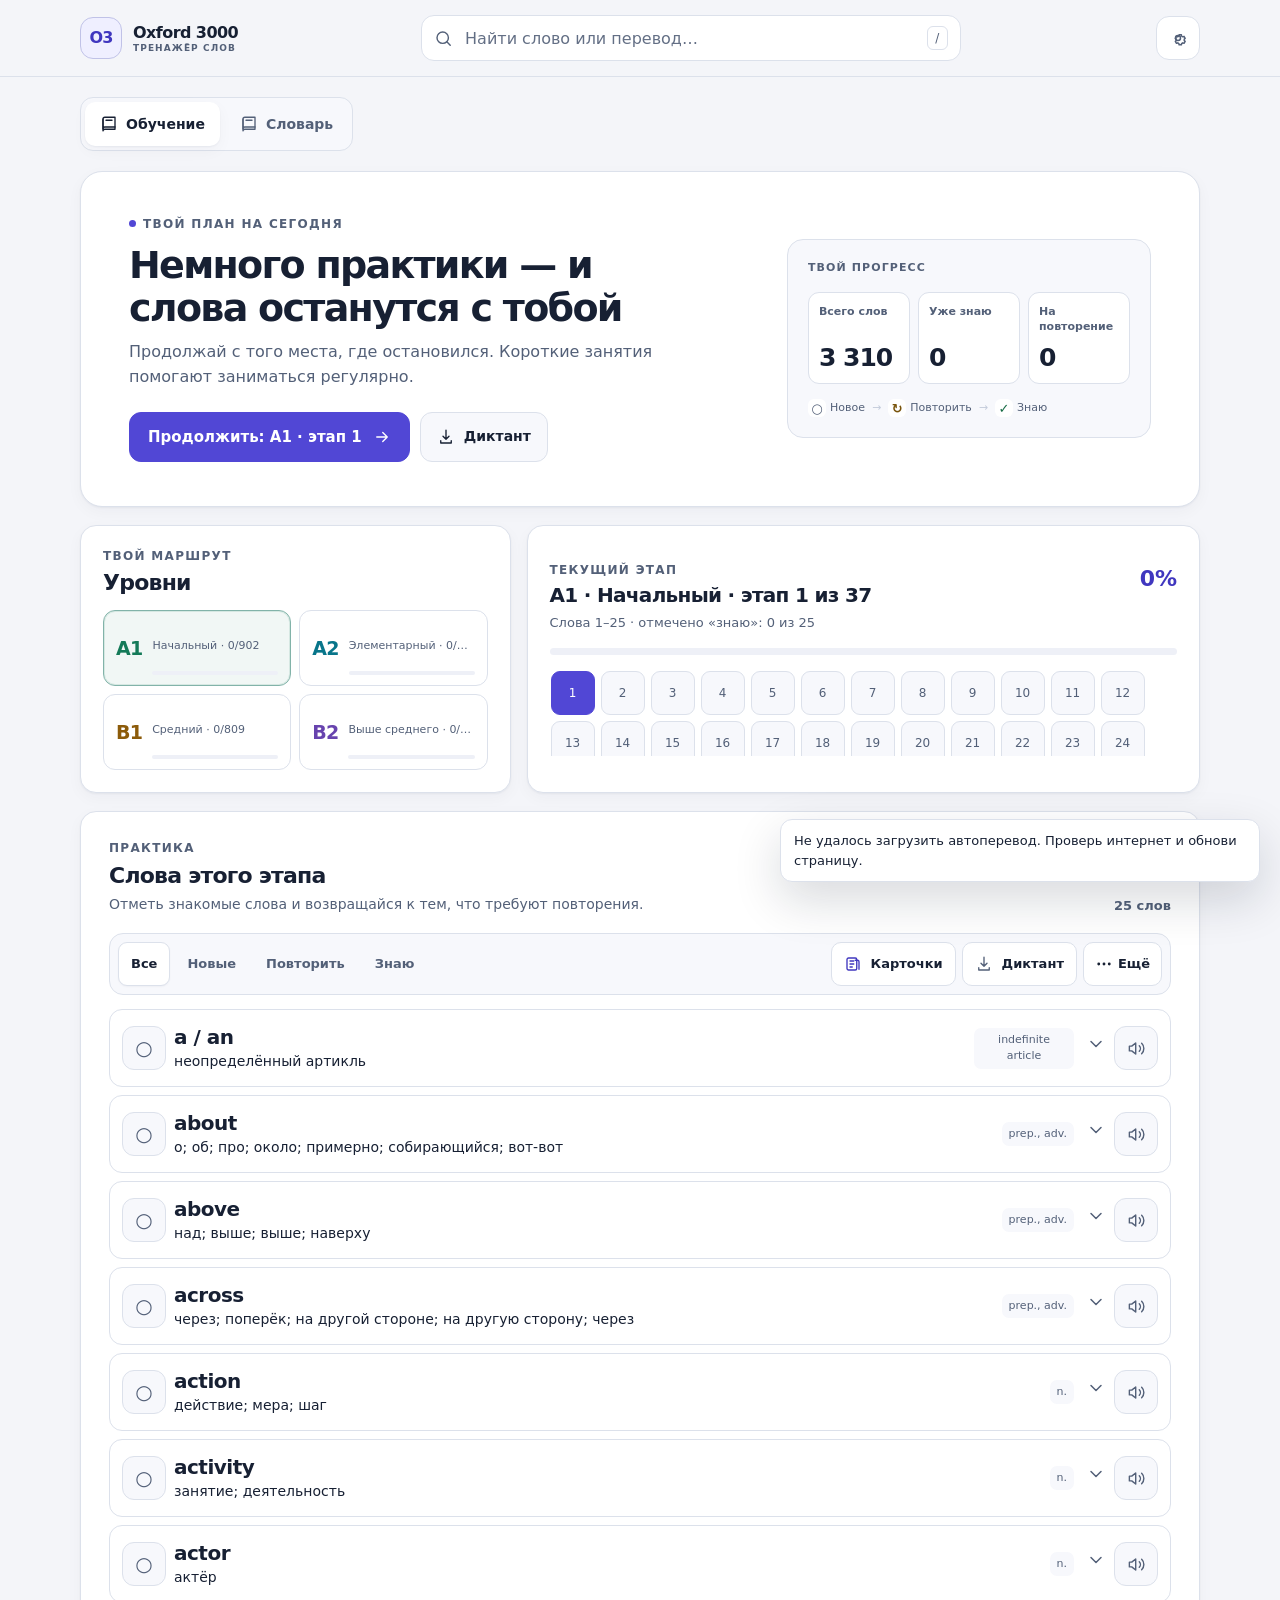
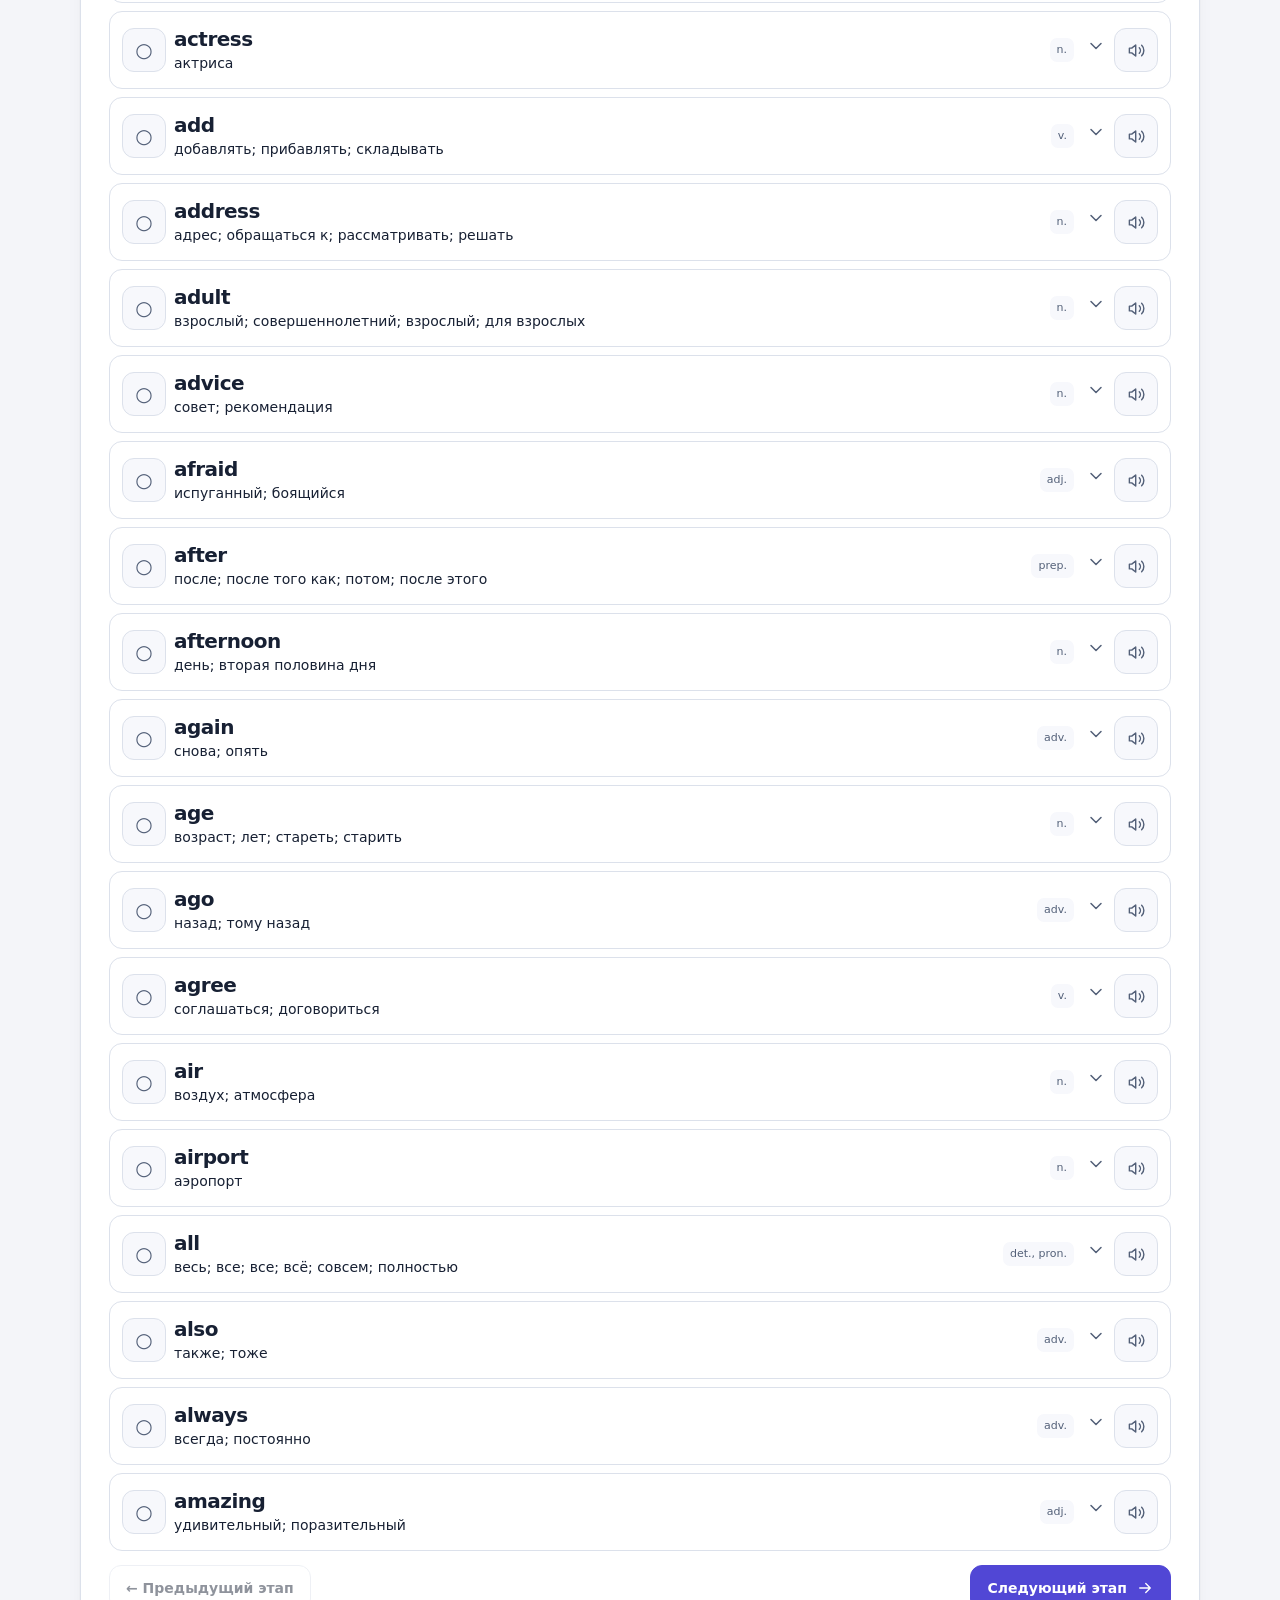
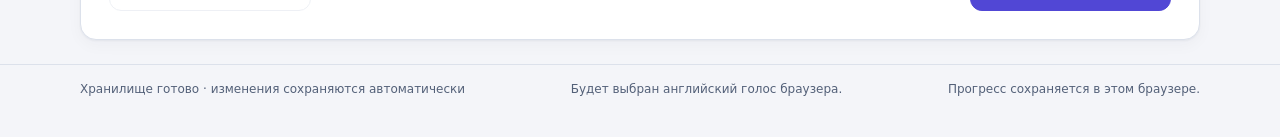
==== commit 414e1801: "Redesign Oxford 3000 trainer interface" ====
--- a/offline.html
+++ b/offline.html
@@ -1,282 +1,703 @@
 <!doctype html>
 <html lang="ru">
 <head>
-<meta charset="utf-8">
-<meta name="viewport" content="width=device-width,initial-scale=1,viewport-fit=cover">
-<meta name="theme-color" content="#f5f7fb">
-<meta name="apple-mobile-web-app-capable" content="yes">
-<meta name="apple-mobile-web-app-title" content="Oxford 3000">
-<meta name="description" content="Тренажёр английских слов Oxford 3000 для русскоязычных: уровни A1–B2, карточки, повторение и диктант.">
-
-
-
-<title>Oxford 3000 — English Trainer</title>
-<style>
-:root{
- --bg:#f5f7fb;--surface:#fff;--surface2:#f0f3fa;--text:#172033;--muted:#69758b;
- --line:#e4e9f2;--accent:#5148e5;--accent2:#eeeefe;--green:#168653;--greenbg:#e8f7ef;
- --amber:#b7791f;--amberbg:#fff5df;--shadow:0 8px 28px rgba(30,45,80,.06);--radius:18px;
-}
-[data-theme="dark"]{
- --bg:#101522;--surface:#191f2e;--surface2:#222a3c;--text:#edf1fb;--muted:#a2aec3;
- --line:#303a50;--accent:#a39cff;--accent2:#302d54;--green:#65d49b;--greenbg:#173b31;
- --amber:#f2c46d;--amberbg:#49391c;--shadow:0 8px 28px rgba(0,0,0,.2);
-}
-[data-l="A1"]{--level:#169b65}[data-l="A2"]{--level:#078ca8}[data-l="B1"]{--level:#c78319}[data-l="B2"]{--level:#8655d8}
-*{box-sizing:border-box}
-body{margin:0;background:var(--bg);color:var(--text);font:15px/1.5 Inter,system-ui,-apple-system,"Segoe UI",sans-serif}
-button,input{font:inherit}button{cursor:pointer;color:inherit}.status,.sound,.word-toggle{min-height:44px}.status{min-width:44px;width:44px;height:44px}.sound{min-width:44px;width:44px;height:44px}
-button:focus-visible,input:focus-visible{outline:3px solid color-mix(in srgb,var(--accent) 40%,transparent);outline-offset:2px}
-.wrap{width:min(100% - 32px,920px);margin:auto}
-header{position:sticky;top:0;z-index:10;background:color-mix(in srgb,var(--bg) 92%,transparent);backdrop-filter:blur(16px);border-bottom:1px solid var(--line)}
-.top{display:flex;align-items:center;gap:12px;padding:14px 0}
-.brand{display:flex;align-items:center;gap:10px;min-width:max-content}
-.brand-mark{display:grid;place-items:center;width:40px;height:40px;border-radius:13px;background:var(--accent);color:white;font-weight:700;font-size:17px}
-.brand-name{font-weight:700;letter-spacing:-.4px;font-size:16px}.brand-sub{display:block;color:var(--muted);font-size:11px;font-weight:500;letter-spacing:.3px}
-.searchbox{position:relative;flex:1;min-width:80px}
-.searchbox input{width:100%;height:44px;padding:0 42px 0 42px;border:1px solid var(--line);border-radius:14px;background:var(--surface);color:var(--text)}
-.searchbox .glass{position:absolute;left:14px;top:10px;color:var(--muted);font-size:18px;pointer-events:none}
-.searchbox .clear{position:absolute;right:2px;top:2px;width:44px;height:44px;border:0;background:transparent;color:var(--muted);border-radius:9px}
-.icon-btn{width:42px;height:42px;border:1px solid var(--line);background:var(--surface);border-radius:13px}
-.streak{white-space:nowrap;color:var(--muted);font-size:13px}
-main{padding:24px 0 52px}
-.hero{display:flex;align-items:flex-start;justify-content:space-between;gap:18px;margin-bottom:18px}
-.eyebrow{color:var(--accent);font-size:11px;font-weight:700;text-transform:uppercase;letter-spacing:1.2px}
-h1{font-size:clamp(25px,4vw,34px);line-height:1.15;letter-spacing:-1px;margin:4px 0 7px}
-.subtitle{color:var(--muted);margin:0;max-width:540px}
-.hero-actions{display:flex;gap:8px;flex-wrap:wrap;justify-content:flex-end}
-.btn{border:1px solid var(--line);background:var(--surface);border-radius:12px;padding:10px 14px;font-weight:600}
-.btn:hover{border-color:var(--accent)}
-.btn.primary{background:var(--accent);border-color:var(--accent);color:white}
-.btn.soft{background:var(--accent2);border-color:transparent;color:var(--accent)}
-.btn.small{padding:7px 11px;font-size:13px}
-.stats{display:grid;grid-template-columns:repeat(3,1fr);gap:10px;margin:20px 0}
-.stat{background:var(--surface);border:1px solid var(--line);border-radius:16px;padding:13px 15px;box-shadow:var(--shadow)}
-.stat-label{font-size:12px;color:var(--muted)}.stat-value{font-size:23px;font-weight:700;letter-spacing:-.5px;margin-top:2px}
-.levels{display:grid;grid-template-columns:repeat(4,1fr);gap:9px;margin:18px 0 12px}
-.level{background:var(--surface);border:1px solid var(--line);border-radius:15px;padding:12px;text-align:left;position:relative;overflow:hidden}
-.level.active{border:2px solid var(--level);padding:11px}
-.level strong{font-size:18px;color:var(--level)}.level small{display:block;color:var(--muted);font-size:11px}
-.level .mini-track{height:4px;background:var(--surface2);border-radius:10px;margin-top:9px;overflow:hidden}
-.level .mini-track i{display:block;height:100%;background:var(--level);border-radius:10px}
-.stage-panel{background:var(--surface);border:1px solid var(--line);border-radius:var(--radius);padding:16px;margin:14px 0;box-shadow:var(--shadow)}
-.stage-top{display:flex;justify-content:space-between;align-items:center;gap:12px}
-.stage-title{font-size:16px;font-weight:700}.muted{color:var(--muted)}
-.progress-line{height:8px;background:var(--surface2);border-radius:20px;overflow:hidden;margin:12px 0 14px}
-.progress-line i{display:block;height:100%;background:linear-gradient(90deg,var(--level),color-mix(in srgb,var(--level) 55%,#9b91ff));border-radius:20px;transition:width .25s}
-.stages{display:flex;gap:7px;overflow-x:auto;padding:2px 2px 7px;scrollbar-width:thin}
-.stage{flex:0 0 44px;height:44px;border:1px solid var(--line);background:var(--surface2);border-radius:11px;font-size:13px;font-weight:700}
-.stage.active{background:var(--level);border-color:var(--level);color:white}
-.toolbar{display:flex;justify-content:space-between;align-items:center;gap:10px;flex-wrap:wrap;margin:22px 0 12px}
-.filters{display:flex;gap:6px;flex-wrap:wrap}
-.filter{border:1px solid var(--line);background:var(--surface);border-radius:99px;padding:7px 12px;min-height:44px;font-size:13px;color:var(--muted)}
-.filter.active{background:var(--accent2);color:var(--accent);border-color:transparent;font-weight:700}
-.word-count{font-size:13px;color:var(--muted)}
-.word-card{background:var(--surface);border:1px solid var(--line);border-radius:16px;margin:9px 0;overflow:hidden;box-shadow:0 3px 12px rgba(30,45,80,.025)}
-.word-card[open]{border-color:color-mix(in srgb,var(--accent) 35%,var(--line))}
-.word-card summary{list-style:none;display:flex;align-items:center;gap:12px;padding:13px 14px;cursor:pointer;min-height:66px}
-.word-card summary::-webkit-details-marker{display:none}
-.status{flex:none;width:34px;height:34px;border:1px solid var(--line);border-radius:12px;background:var(--surface2);font-size:17px;display:grid;place-items:center}
-.word-card[data-s="1"] .status{background:var(--amberbg);border-color:var(--amber);color:var(--amber)}
-.word-card[data-s="2"] .status{background:var(--greenbg);border-color:var(--green);color:var(--green)}
-.word-main{flex:1;min-width:0}.word-title{font-weight:700;font-size:17px;line-height:1.25;overflow-wrap:anywhere}
-.word-translation{font-size:13px;color:var(--muted);margin-top:3px;overflow-wrap:anywhere}.word-meaning-label{display:block;color:var(--accent);font-size:12px;font-weight:600;margin-top:2px}
-.pos{font-size:11px;color:var(--muted);background:var(--surface2);padding:4px 7px;border-radius:8px;white-space:nowrap}
-.sound{flex:none;width:35px;height:35px;border:0;background:transparent;border-radius:10px;font-size:17px}
-.chevron{color:var(--muted);font-size:13px;transition:transform .2s}.word-card[open] .chevron{transform:rotate(180deg)}
-.word-body{border-top:1px solid var(--line);padding:14px 16px 17px 60px;font-size:14px}#saveState{display:inline-block;margin:0 5px;font-weight:600}#saveState[data-error="true"]{color:var(--amber)}
-.word-body h4{margin:12px 0 5px;color:var(--muted);font-size:11px;letter-spacing:.8px;text-transform:uppercase}
-.word-body h4:first-child{margin-top:0}.example{border-left:3px solid var(--level);padding:5px 10px;background:var(--surface2);border-radius:0 9px 9px 0;margin:6px 0}
-.word-body a{color:var(--accent);text-decoration:none;margin-right:12px;display:inline-block;margin-top:5px}
-.add-row{display:flex;gap:7px;margin-top:7px}.add-row input{flex:1;min-width:0;border:1px solid var(--line);border-radius:10px;padding:9px;background:var(--bg);color:var(--text)}
-.pager{display:flex;justify-content:space-between;gap:10px;margin:18px 0}
-.empty{padding:35px 18px;text-align:center;background:var(--surface);border:1px dashed var(--line);border-radius:16px;color:var(--muted)}
-.empty strong{display:block;color:var(--text);font-size:17px;margin-bottom:5px}
-footer{border-top:1px solid var(--line);padding:22px 0 38px;color:var(--muted);font-size:13px}
-.footer-actions{display:flex;gap:8px;flex-wrap:wrap;margin:12px 0}
-#dlg{position:fixed;inset:0;z-index:30;background:#080d1dcc;display:grid;place-items:center;padding:14px}
-#dlg[hidden]{display:none!important}
-.dialog{width:min(100%,490px);max-height:92dvh;overflow:auto;background:var(--surface);border:1px solid var(--line);border-radius:22px;padding:20px;box-shadow:0 25px 80px #0005}
-.dialog-top{display:flex;justify-content:space-between;align-items:center;color:var(--muted);font-size:13px}
-.dialog-word{font-size:clamp(32px,8vw,44px);font-weight:700;letter-spacing:-1px;text-align:center;margin:25px 0 2px;overflow-wrap:anywhere}
-.dialog-pos{text-align:center;color:var(--muted)}
-.dialog-actions{display:flex;gap:8px;margin:17px 0}.dialog-actions .btn{flex:1}
-.dialog-hint{background:var(--surface2);border-radius:13px;padding:13px;margin:15px 0}
-.dialog-input{width:100%;padding:13px;border:2px solid var(--line);border-radius:13px;background:var(--bg);color:var(--text);font-size:18px;text-align:center}
-#toast{position:fixed;z-index:50;bottom:22px;left:50%;transform:translateX(-50%);background:var(--text);color:var(--bg);padding:10px 16px;border-radius:12px;opacity:0;pointer-events:none;transition:opacity .2s;max-width:90%;text-align:center}
-#toast.on{opacity:1}
-[hidden]{display:none!important}
-@media(max-width:620px){
- .wrap{width:min(100% - 22px,920px)}.top{gap:8px;padding:10px 0}.brand{min-width:0}.brand-mark{width:36px;height:36px}.brand-sub{display:none}.brand-name{font-size:14px}
- .streak{display:none}.top .icon-btn{width:44px;height:44px}.searchbox input{height:40px;padding-left:35px}.searchbox .glass{left:11px;top:8px}
- main{padding-top:19px}.hero{display:block}.hero-actions{justify-content:flex-start;margin-top:14px}.hero-actions .btn{flex:1}
- .stats{gap:7px}.stat{padding:10px}.stat-value{font-size:20px}.stat-label{font-size:11px}
- .levels{gap:6px}.level{padding:9px}.level.active{padding:8px}.level strong{font-size:16px}.level small{font-size:10px}
- .stage-panel{padding:13px}.stage-top{align-items:flex-start}.word-card summary{gap:9px;padding:11px}.word-title{font-size:16px}.pos{display:none}
- .word-body{padding:13px 13px 16px}.toolbar{align-items:flex-start}.filters{width:100%}.filter{padding:7px 10px}
-}
-
-/* --- Comfort / premium usability layer --- */
-html{scroll-behavior:smooth}
-body{font-size:calc(15px * var(--user-font-scale,1))}
-@media(prefers-reduced-motion:reduce){*,*::before,*::after{scroll-behavior:auto!important;transition:none!important;animation:none!important}}
-
-.dict-meaning{display:flex;flex-direction:column;gap:7px;margin:16px 0;padding:16px 18px;border:1px solid var(--line);border-radius:17px;background:var(--surface2);text-align:center}
-.dict-meaning small{font-size:10px;font-weight:700;letter-spacing:1.2px;color:var(--muted)}
-.dict-meaning strong{font-size:17px;line-height:1.5;color:var(--text)}
-.dict-word-reveal{margin:13px 0;padding:17px;border-radius:16px;background:var(--accent2);color:var(--accent);font-size:clamp(25px,6vw,34px);font-weight:700;text-align:center;letter-spacing:-.5px}
-.dict-word-reveal[hidden]{display:none}
-#dictRevealBtn{margin:0 0 12px}
-
-
-.page-tabs{display:flex;gap:8px;margin:4px 0 27px;padding:5px;border:1px solid var(--line);background:var(--surface);border-radius:17px;width:max-content;max-width:100%;box-shadow:0 4px 16px rgba(30,45,80,.035)}
-.page-tab{border:0;background:transparent;color:var(--muted);padding:11px 17px;border-radius:12px;font:inherit;font-weight:700;cursor:pointer}
-.page-tab.active{background:var(--accent2);color:var(--accent)}
-body[data-page="vocab"] main>.hero,body[data-page="vocab"] main>#stats,body[data-page="vocab"] main>#nav,body[data-page="vocab"] main>#stagePanel,body[data-page="vocab"] main>.toolbar,body[data-page="vocab"] main>#list,body[data-page="vocab"] main>#pager{display:none!important}
-body[data-page="study"] #vocabPage{display:none!important}
-body[data-page="vocab"] #vocabPage{display:block}
-.vocab-heading{margin:8px 0 22px}
-.vocab-heading h2{font-size:clamp(27px,4vw,38px);letter-spacing:-1px;margin:8px 0}
-.vocab-controls{display:flex;gap:9px;align-items:center;flex-wrap:wrap;margin:18px 0 13px}
-.vocab-search,.vocab-select{min-height:45px;border:1px solid var(--line);background:var(--surface);color:var(--text);border-radius:13px;padding:0 13px;font:inherit}
-.vocab-search{flex:1;min-width:220px}
-.vocab-select{min-width:150px}
-.vocab-switch{display:flex;gap:5px}
-.vocab-switch .btn.active{background:var(--accent2);color:var(--accent);border-color:transparent}
-.vocab-language{display:flex;align-items:center;gap:8px;flex-wrap:wrap;margin:12px 0 16px;font-size:13px}
-.vocab-language .muted{margin-left:auto}
-.vocab-table-wrap{overflow:auto;border:1px solid var(--line);border-radius:17px;background:var(--surface)}
-.vocab-table{width:100%;border-collapse:collapse;min-width:480px}
-.vocab-table th,.vocab-table td{padding:12px 15px;text-align:left;border-bottom:1px solid var(--line);line-height:1.45}
-.vocab-table th{position:sticky;top:0;background:var(--surface2);font-size:12px;color:var(--muted);letter-spacing:.4px;z-index:1}
-.vocab-table tr:last-child td{border-bottom:0}
-.vocab-table td:first-child{font-weight:700}
-.vocab-table td:nth-child(2){color:var(--muted)}
-.vocab-table .vocab-audio{border:0;background:var(--accent2);color:var(--accent);border-radius:9px;padding:6px 9px;cursor:pointer}
-.vocab-card-grid{display:grid;grid-template-columns:repeat(auto-fill,minmax(205px,1fr));gap:13px}
-.vocab-flip{min-height:165px;perspective:900px;cursor:pointer;outline:none}
-.vocab-flip-inner{position:relative;min-height:165px;height:100%;transform-style:preserve-3d;transition:transform .5s}
-.vocab-flip.flipped .vocab-flip-inner{transform:rotateY(180deg)}
-.vocab-face{position:absolute;inset:0;backface-visibility:hidden;border:1px solid var(--line);border-radius:18px;background:var(--surface);box-shadow:0 5px 18px rgba(30,45,80,.045);display:flex;flex-direction:column;align-items:center;justify-content:center;text-align:center;padding:17px;gap:12px}
-.vocab-face.back{transform:rotateY(180deg);background:var(--accent2);border-color:color-mix(in srgb,var(--accent) 20%,var(--line))}
-.vocab-face strong{font-size:22px;line-height:1.35}
-.vocab-face small{font-size:11px;color:var(--muted);font-weight:700;letter-spacing:.6px}
-.vocab-pagination{display:flex;justify-content:center;align-items:center;gap:12px;margin:18px 0 30px}
-.vocab-pagination .btn{min-width:100px}
-.vocab-level-tag{font-size:10px;color:var(--muted);font-weight:700;letter-spacing:.7px}
-.dict-setup-level{border:1px solid var(--line);border-radius:15px;padding:13px;margin:10px 0;background:var(--surface)}
-.dict-setup-level-head{display:flex;align-items:center;gap:9px;font-weight:700}
-.dict-setup-level-head input,.dict-setup-stage input{accent-color:var(--accent);width:18px;height:18px}
-.dict-setup-stages{display:grid;grid-template-columns:repeat(auto-fill,minmax(92px,1fr));gap:7px;margin:12px 0 0 27px}
-.dict-setup-stage{display:flex;align-items:center;gap:6px;padding:7px 8px;background:var(--surface2);border-radius:9px;font-size:12px}
-.dict-setup-footer{position:sticky;bottom:0;padding:12px 0 0;background:var(--surface)}
-@media(max-width:620px){
- .page-tabs{width:100%;display:grid;grid-template-columns:1fr 1.25fr;margin-bottom:20px}
- .page-tab{padding:10px 7px;font-size:12px}
- .vocab-controls{display:grid;grid-template-columns:1fr 1fr}
- .vocab-search{grid-column:1/-1;min-width:0}
- .vocab-switch{grid-column:1/-1}
- .vocab-switch .btn{flex:1}
- .vocab-language .muted{width:100%;margin:0}
- .vocab-table th,.vocab-table td{padding:10px 11px;font-size:13px}
- .vocab-card-grid{grid-template-columns:repeat(2,minmax(0,1fr));gap:9px}
- .vocab-flip,.vocab-flip-inner{min-height:145px}
- .vocab-face{padding:12px}
- .vocab-face strong{font-size:18px}
-}
-
-
-mark{background:color-mix(in srgb,var(--accent) 20%,transparent);color:inherit;border-radius:3px;padding:0 1px}
-.toolbar-actions{display:flex;align-items:center;justify-content:flex-end;gap:7px;flex-wrap:wrap}.backup-list{max-height:35vh;overflow:auto}.backup-row{display:flex;justify-content:space-between;align-items:center;gap:12px;padding:10px 0;border-bottom:1px solid var(--line)}.backup-row small{display:block;color:var(--muted);margin-top:2px}.data-preview{background:var(--surface2);border-radius:12px;padding:10px 14px;margin:14px 0}.data-preview p{margin:5px 0}#toast{pointer-events:none}#toast.on{pointer-events:auto}
-@media(max-width:420px){.wrap{width:calc(100% - 20px)}.top{gap:7px}.brand-mark{width:32px;height:32px}.brand-name{font-size:13px}.text-size-btn{display:none}.quick-tools{gap:4px}.icon-btn{width:44px;height:44px}.searchbox{min-width:70px}.toolbar-actions{width:100%;justify-content:flex-start}.toolbar-actions .btn{min-height:44px}.word-row{gap:6px;padding:8px}.word-toggle{gap:8px}.status{min-width:44px;width:44px}.sound{min-width:44px;width:44px}}
-
-/* Card row styles: the new markup uses buttons inside an article, not the old details/summary layout. */
-.word-row{display:flex;align-items:center;gap:10px;padding:12px 14px;background:var(--surface)}
-.word-toggle{appearance:none;-webkit-appearance:none;display:flex;align-items:center;gap:10px;flex:1;min-width:0;min-height:48px;padding:4px 0;border:0;border-radius:10px;background:transparent;color:var(--text);text-align:left;line-height:1.4}
-.word-toggle:hover{background:transparent;color:var(--text)}
-.word-toggle:focus-visible{outline:3px solid color-mix(in srgb,var(--accent) 45%,transparent);outline-offset:3px}
-.word-card[data-open="true"]{border-color:color-mix(in srgb,var(--accent) 35%,var(--line))}
-.word-main{display:block;flex:1;min-width:0}
-.word-title{display:block;color:var(--text);font-size:18px;font-weight:750;line-height:1.3;overflow-wrap:anywhere}
-.word-translation{display:block;margin-top:4px;padding:0;background:transparent;color:var(--text);font-size:14px;font-weight:500;line-height:1.4;overflow-wrap:anywhere}
-.word-meaning-label{display:block;margin-top:3px;color:var(--accent);font-size:12px;font-weight:650}
-.word-toggle .pos{flex:none}
-.word-toggle .chevron{flex:none;width:18px;text-align:center}
-.word-card[data-open="true"] .word-row{background:var(--surface)}
-.word-body{background:var(--surface);color:var(--text)}
-.word-body .sense{margin:0 0 12px;padding:13px 15px;border:1px solid var(--line);border-radius:14px;background:var(--surface)}
-.word-body .sense:last-child{margin-bottom:0}
-.word-body .sense h4{margin:0 0 7px;color:var(--accent);font-size:12px;letter-spacing:.35px}
-.sense-ru{margin:0 0 6px;color:var(--text);font-size:16px;font-weight:700;line-height:1.55}
-.sense-ru span{color:var(--text)}
-.word-body .sense p{margin:5px 0 8px;color:var(--text);line-height:1.6}
-.example{display:flex;align-items:flex-start;gap:9px;flex-wrap:wrap;color:var(--text)}
-.example [lang="en"]{color:var(--text);font-weight:600}
-.example-ru{color:var(--muted)}
-.example-sound{margin-left:auto;flex:none}
-@media(max-width:620px){
- .word-row{gap:7px;padding:9px}
- .word-toggle{gap:7px}
- .word-title{font-size:16px}
- .word-translation{font-size:13px}
- .word-toggle .pos{display:none}
- .word-body .sense{padding:11px 12px}
+  <meta charset="utf-8">
+  <meta name="viewport" content="width=device-width, initial-scale=1, viewport-fit=cover">
+  <meta name="theme-color" content="#f4f5f9">
+  <meta name="apple-mobile-web-app-capable" content="yes">
+  <meta name="apple-mobile-web-app-title" content="Oxford 3000">
+  <meta name="description" content="Тренажёр английских слов Oxford 3000 для русскоязычных: уровни A1–B2, карточки, повторение и диктант.">
+
+
+
+  <title>Oxford 3000 — English Trainer</title>
+  <style>
+:root {
+  color-scheme: light;
+  --bg: #f4f5f9;
+  --surface: #ffffff;
+  --surface-2: #f7f8fc;
+  --surface-3: #eef0f7;
+  --text: #172033;
+  --muted: #536078;
+  --line: #dce1eb;
+  --line-strong: #c4ccdb;
+  --accent: #5147d5;
+  --accent-strong: #4037bf;
+  --accent-soft: #efefff;
+  --on-accent: #ffffff;
+  --green: #176b45;
+  --green-soft: #e9f6ef;
+  --on-green: #ffffff;
+  --amber: #78530b;
+  --amber-soft: #fff5dc;
+  --danger: #a42d39;
+  --danger-soft: #fff0f1;
+  --level-a1: #147a58;
+  --level-a2: #08758a;
+  --level-b1: #8c5b0a;
+  --level-b2: #6743ae;
+  --shadow-sm: 0 1px 2px rgba(19, 30, 53, .05), 0 5px 16px rgba(19, 30, 53, .035);
+  --shadow-md: 0 18px 48px rgba(15, 24, 43, .16);
+  --radius-sm: 10px;
+  --radius-md: 16px;
+  --radius-lg: 22px;
+  --space-1: 4px;
+  --space-2: 8px;
+  --space-3: 12px;
+  --space-4: 16px;
+  --space-5: 20px;
+  --space-6: 24px;
+  --space-8: 32px;
+  --space-10: 40px;
+  --text-xs: .75rem;
+  --text-sm: .875rem;
+  --text-md: 1rem;
+  --text-lg: 1.125rem;
+  --text-xl: 1.375rem;
+  --text-2xl: 1.875rem;
+  --text-display: clamp(1.625rem, 4vw, 2.375rem);
+  --motion-fast: 120ms;
+  --motion-base: 180ms;
+  --motion-slow: 260ms;
+  --ease-out: cubic-bezier(.2, .75, .25, 1);
+  font-family: ui-sans-serif, system-ui, -apple-system, BlinkMacSystemFont, "Segoe UI", sans-serif;
+}
+
+[data-theme="dark"] {
+  color-scheme: dark;
+  --bg: #111621;
+  --surface: #1a2230;
+  --surface-2: #202a3b;
+  --surface-3: #2a3548;
+  --text: #f1f4fb;
+  --muted: #bdc6d7;
+  --line: #354155;
+  --line-strong: #4b5a72;
+  --accent: #b5adff;
+  --accent-strong: #c8c2ff;
+  --accent-soft: #302d50;
+  --on-accent: #19163a;
+  --green: #82d5a9;
+  --green-soft: #203c32;
+  --on-green: #11251c;
+  --amber: #f2ce7a;
+  --amber-soft: #41371f;
+  --danger: #ff9da6;
+  --danger-soft: #48272e;
+  --level-a1: #81d9b0;
+  --level-a2: #80d4e6;
+  --level-b1: #f0c67b;
+  --level-b2: #cbb2ff;
+  --shadow-sm: 0 1px 2px rgba(0, 0, 0, .16), 0 6px 18px rgba(0, 0, 0, .12);
+  --shadow-md: 0 18px 48px rgba(0, 0, 0, .45);
+}
+
+* { box-sizing: border-box; }
+html { min-width: 320px; scroll-behavior: smooth; scroll-padding-top: 92px; }
+body {
+  min-width: 320px;
+  margin: 0;
+  padding-bottom: calc(24px + env(safe-area-inset-bottom));
+  background: var(--bg);
+  color: var(--text);
+  font-size: 1rem;
+  line-height: 1.5;
+  -webkit-font-smoothing: antialiased;
+  text-rendering: optimizeLegibility;
+}
+button, input, select, textarea { font: inherit; }
+button { color: inherit; cursor: pointer; }
+button:disabled { cursor: not-allowed; opacity: .48; }
+button, a, input, select, summary { -webkit-tap-highlight-color: transparent; }
+a { color: var(--accent-strong); }
+svg { width: 20px; height: 20px; fill: none; stroke: currentColor; stroke-width: 1.8; stroke-linecap: round; stroke-linejoin: round; flex: 0 0 auto; }
+:focus-visible { outline: 3px solid var(--accent); outline-offset: 3px; }
+[hidden] { display: none !important; }
+.sr-only { position: absolute; width: 1px; height: 1px; padding: 0; margin: -1px; overflow: hidden; clip: rect(0, 0, 0, 0); white-space: nowrap; border: 0; }
+.wrap { width: min(100% - 40px, 1120px); margin-inline: auto; }
+.muted { color: var(--muted); }
+.eyebrow { display: block; color: var(--muted); font-size: var(--text-xs); font-weight: 750; letter-spacing: .11em; line-height: 1.35; }
+
+.app-header {
+  position: sticky;
+  z-index: 30;
+  top: 0;
+  padding-top: env(safe-area-inset-top);
+  border-bottom: 1px solid var(--line);
+  background: color-mix(in srgb, var(--bg) 94%, transparent);
+  backdrop-filter: blur(14px);
+}
+.top { display: grid; grid-template-columns: auto minmax(190px, 1fr) auto; align-items: center; gap: 28px; min-height: 76px; }
+.brand { display: inline-flex; align-items: center; gap: 11px; min-width: max-content; color: var(--text); text-decoration: none; }
+.brand-mark { display: grid; width: 42px; height: 42px; place-items: center; border: 1px solid color-mix(in srgb, var(--accent) 20%, var(--line)); border-radius: 13px; background: var(--accent-soft); color: var(--accent-strong); font-size: 1rem; font-weight: 800; letter-spacing: -.06em; }
+.brand-name { display: grid; gap: 1px; font-size: 1rem; font-weight: 760; letter-spacing: -.035em; line-height: 1.2; }
+.brand-sub { color: var(--muted); font-size: 0.5625rem; font-weight: 700; letter-spacing: .12em; }
+.searchbox { display: flex; align-items: center; gap: 10px; width: min(100%, 540px); min-height: 46px; justify-self: center; padding: 0 12px; border: 1px solid var(--line); border-radius: 13px; background: var(--surface); color: var(--muted); transition: border-color var(--motion-fast), box-shadow var(--motion-fast); }
+.searchbox:focus-within { border-color: var(--accent); box-shadow: 0 0 0 3px color-mix(in srgb, var(--accent) 17%, transparent); }
+.searchbox > svg { width: 19px; height: 19px; }
+.searchbox input { width: 100%; min-width: 0; height: 44px; border: 0; outline: 0; background: transparent; color: var(--text); font-size: 1rem; }
+.searchbox input::placeholder { color: var(--muted); opacity: .9; }
+.search-shortcut { display: grid; width: 24px; height: 24px; place-items: center; border: 1px solid var(--line); border-radius: 6px; color: var(--muted); font-family: inherit; font-size: 0.75rem; }
+.clear { width: 44px; min-width: 44px; height: 44px; border: 0; border-radius: 8px; background: transparent; color: var(--muted); font-size: 1.4375rem; line-height: 1; }
+.clear:hover { background: var(--surface-3); color: var(--text); }
+.header-tools { display: flex; align-items: center; justify-content: flex-end; gap: 12px; }
+.streak { display: inline-flex; align-items: center; gap: 6px; color: var(--text); font-size: 0.8125rem; font-weight: 650; white-space: nowrap; }
+.streak svg { color: var(--amber); }
+.icon-btn { display: grid; width: 44px; height: 44px; place-items: center; border: 1px solid var(--line); border-radius: 13px; background: var(--surface); color: var(--muted); transition: color var(--motion-fast), border-color var(--motion-fast), background var(--motion-fast); }
+.icon-btn:hover { border-color: var(--line-strong); background: var(--surface-2); color: var(--text); }
+
+.app-main { min-height: 72vh; padding-top: 20px; }
+.page-tabs { display: flex; gap: 5px; width: max-content; margin: 0 0 20px; padding: 4px; border: 1px solid var(--line); border-radius: 13px; background: var(--surface-2); }
+.page-tab { display: inline-flex; align-items: center; justify-content: center; gap: 8px; min-height: 44px; padding: 0 15px; border: 0; border-radius: 10px; background: transparent; color: var(--muted); font-size: 0.875rem; font-weight: 650; transition: color var(--motion-fast), background var(--motion-fast), box-shadow var(--motion-fast); }
+.page-tab svg { width: 18px; height: 18px; }
+.page-tab:hover { color: var(--text); }
+.page-tab.active { background: var(--surface); box-shadow: var(--shadow-sm); color: var(--text); }
+
+.today-panel { display: grid; grid-template-columns: minmax(0, 1.25fr) minmax(330px, .75fr); gap: clamp(24px, 4vw, 56px); align-items: center; min-height: 260px; padding: clamp(24px, 4vw, 44px); border: 1px solid var(--line); border-radius: var(--radius-lg); background: var(--surface); box-shadow: var(--shadow-sm); }
+.today-copy { max-width: 630px; }
+.eyebrow-dot { display: inline-block; width: 7px; height: 7px; margin: 0 7px 1px 0; border-radius: 50%; background: var(--accent); }
+h1, h2, h3, h4, p { margin-top: 0; }
+.today-panel h1 { max-width: 610px; margin: 12px 0 10px; font-size: var(--text-display); font-weight: 730; letter-spacing: -.045em; line-height: 1.13; text-wrap: balance; }
+.subtitle { max-width: 590px; margin: 0; color: var(--muted); font-size: 1rem; line-height: 1.55; }
+.hero-actions { display: flex; flex-wrap: wrap; gap: 10px; margin-top: 22px; }
+.btn { display: inline-flex; min-height: 46px; align-items: center; justify-content: center; gap: 9px; padding: 0 16px; border: 1px solid var(--line); border-radius: 12px; background: var(--surface); color: var(--text); font-size: 0.875rem; font-weight: 650; line-height: 1.2; text-align: center; text-decoration: none; transition: transform var(--motion-fast), color var(--motion-fast), border-color var(--motion-fast), background var(--motion-fast), box-shadow var(--motion-fast); }
+.btn svg { width: 18px; height: 18px; }
+.btn:hover:not(:disabled) { border-color: var(--line-strong); background: var(--surface-2); }
+.btn:active:not(:disabled) { transform: translateY(1px); }
+.btn.primary { border-color: var(--accent); background: var(--accent); color: var(--on-accent); }
+.btn.primary:hover:not(:disabled) { border-color: var(--accent-strong); background: var(--accent-strong); }
+.btn.secondary-action { border-color: var(--line); background: var(--surface-2); }
+.btn.soft { border-color: transparent; background: var(--accent-soft); color: var(--accent-strong); }
+.btn.danger { border-color: color-mix(in srgb, var(--danger) 35%, var(--line)); background: var(--danger-soft); color: var(--danger); }
+.btn.small { min-height: 44px; padding: 0 12px; border-radius: 10px; font-size: 0.8125rem; }
+.continue-btn { min-height: 50px; padding-inline: 18px; font-size: 0.9375rem; }
+.continue-btn svg { margin-left: 2px; }
+.today-summary { min-width: 0; padding: 20px; border: 1px solid var(--line); border-radius: var(--radius-md); background: var(--surface-2); }
+.summary-heading { display: flex; align-items: center; justify-content: space-between; gap: 10px; margin-bottom: 15px; color: var(--muted); font-size: 0.6875rem; font-weight: 750; letter-spacing: .1em; }
+.streak-summary { display: inline-flex; align-items: center; gap: 5px; color: var(--text); font-size: 0.75rem; letter-spacing: 0; }
+.streak-summary:empty { display: none; }
+.streak-summary svg { width: 16px; height: 16px; color: var(--amber); }
+.stats { display: grid; grid-template-columns: repeat(3, minmax(0, 1fr)); gap: 8px; }
+.stat { min-width: 0; padding: 12px 10px; border: 1px solid var(--line); border-radius: 11px; background: var(--surface); }
+.stat-label { min-height: 36px; color: var(--muted); font-size: 0.6875rem; font-weight: 550; line-height: 1.35; }
+.stat-value { margin-top: 3px; color: var(--text); font-size: clamp(1.25rem, 2vw, 1.5625rem); font-weight: 740; letter-spacing: -.04em; font-variant-numeric: tabular-nums; line-height: 1.1; }
+.status-guide { display: flex; flex-wrap: wrap; align-items: center; gap: 7px; margin-top: 15px; color: var(--muted); font-size: 0.6875rem; }
+.guide-item { display: inline-flex; align-items: center; gap: 4px; white-space: nowrap; }
+.guide-item b { display: inline-grid; width: 18px; height: 18px; place-items: center; border-radius: 6px; background: var(--surface); font-size: 0.8125rem; }
+.guide-new { color: var(--muted); }
+.guide-review { color: var(--amber); }
+.guide-known { color: var(--green); }
+.guide-arrow { color: var(--line-strong); }
+
+.study-grid { display: grid; grid-template-columns: minmax(260px, .78fr) minmax(0, 1.22fr); gap: 16px; margin-top: 18px; }
+.level-panel, .stage-panel, .word-workspace { min-width: 0; padding: 22px; border: 1px solid var(--line); border-radius: var(--radius-md); background: var(--surface); box-shadow: var(--shadow-sm); }
+.section-heading { display: flex; align-items: end; justify-content: space-between; gap: 20px; }
+.compact-heading { margin-bottom: 14px; }
+.section-heading h2, .stage-title { margin: 5px 0 0; font-size: var(--text-xl); font-weight: 700; letter-spacing: -.035em; line-height: 1.25; }
+.levels { display: grid; grid-template-columns: repeat(2, minmax(0, 1fr)); gap: 8px; }
+.level { display: grid; min-height: 76px; grid-template-columns: auto 1fr; grid-template-rows: 1fr auto; align-items: center; gap: 0 10px; padding: 10px 12px; border: 1px solid var(--line); border-radius: 12px; background: var(--surface); text-align: left; transition: border-color var(--motion-fast), background var(--motion-fast), box-shadow var(--motion-fast); }
+.level:hover { border-color: var(--line-strong); background: var(--surface-2); }
+.level.active { border-color: color-mix(in srgb, var(--level) 45%, var(--line)); background: color-mix(in srgb, var(--level) 6%, var(--surface)); box-shadow: inset 0 0 0 1px color-mix(in srgb, var(--level) 12%, transparent); }
+.level strong { grid-row: 1 / 3; color: var(--level); font-size: 1.1875rem; font-weight: 780; letter-spacing: -.04em; }
+.level small { overflow: hidden; color: var(--muted); font-size: 0.6875rem; text-overflow: ellipsis; white-space: nowrap; }
+.level-count { margin-left: auto; }
+.mini-track { height: 4px; overflow: hidden; border-radius: 4px; background: var(--surface-3); }
+.mini-track i, .progress-line i { display: block; height: 100%; border-radius: inherit; background: var(--level, var(--accent)); transition: width var(--motion-slow) var(--ease-out); }
+[data-v="A1"], [data-l="A1"] { --level: var(--level-a1); }
+[data-v="A2"], [data-l="A2"] { --level: var(--level-a2); }
+[data-v="B1"], [data-l="B1"] { --level: var(--level-b1); }
+[data-v="B2"], [data-l="B2"] { --level: var(--level-b2); }
+.stage-panel { display: flex; min-height: 100%; flex-direction: column; justify-content: center; }
+.stage-top { display: flex; align-items: start; justify-content: space-between; gap: 16px; }
+.stage-title { font-size: 1.25rem; }
+.stage-meta { margin-top: 5px; font-size: 0.8125rem; }
+.stage-percent { color: var(--accent-strong); font-size: 1.375rem; font-weight: 740; font-variant-numeric: tabular-nums; }
+.progress-line { height: 7px; overflow: hidden; margin: 16px 0 15px; border-radius: 999px; background: var(--surface-3); }
+.progress-line i { width: 0; background: var(--accent); }
+.stages { display: flex; max-height: 86px; flex-wrap: wrap; gap: 6px; overflow-y: auto; padding: 1px 3px 3px 1px; scrollbar-color: var(--line-strong) transparent; scrollbar-width: thin; }
+.stage { display: grid; width: 44px; min-width: 44px; height: 44px; place-items: center; border: 1px solid var(--line); border-radius: 9px; background: var(--surface-2); color: var(--muted); font-size: 0.75rem; font-variant-numeric: tabular-nums; }
+.stage:hover { border-color: var(--accent); color: var(--text); }
+.stage.active { border-color: var(--accent); background: var(--accent); color: var(--on-accent); }
+
+.word-workspace { margin-top: 18px; padding: 24px; }
+.words-heading { align-items: end; margin-bottom: 18px; }
+.words-heading p { margin: 5px 0 0; font-size: 0.875rem; }
+.word-count { color: var(--muted); font-size: 0.8125rem; font-weight: 550; font-variant-numeric: tabular-nums; }
+.toolbar { display: flex; align-items: center; justify-content: space-between; gap: 12px; margin-bottom: 14px; padding: 8px; border: 1px solid var(--line); border-radius: 14px; background: var(--surface-2); }
+.filters { display: flex; min-width: 0; flex-wrap: wrap; gap: 4px; }
+.filter { display: inline-flex; min-height: 44px; align-items: center; justify-content: center; padding: 0 12px; border: 1px solid transparent; border-radius: 9px; background: transparent; color: var(--muted); font-size: 0.8125rem; font-weight: 600; white-space: nowrap; }
+.filter:hover { background: var(--surface); color: var(--text); }
+.filter.active { border-color: var(--line); background: var(--surface); box-shadow: 0 1px 2px rgba(10, 20, 40, .04); color: var(--text); }
+.toolbar-actions { display: flex; flex: 0 0 auto; align-items: center; gap: 6px; }
+.toolbar-study svg { color: var(--accent-strong); }
+.toolbar-dict svg { color: var(--muted); }
+.more-actions { position: relative; }
+.more-actions summary { display: inline-flex; min-height: 44px; align-items: center; gap: 5px; padding: 0 11px; border: 1px solid var(--line); border-radius: 10px; background: var(--surface); color: var(--text); cursor: pointer; font-size: 0.8125rem; font-weight: 620; list-style: none; }
+.more-actions summary::-webkit-details-marker { display: none; }
+.more-actions summary svg { width: 18px; height: 18px; }
+.more-actions[open] summary { border-color: var(--accent); }
+.more-menu-items { position: absolute; z-index: 15; top: calc(100% + 7px); right: 0; display: grid; width: min(270px, calc(100vw - 40px)); gap: 3px; padding: 6px; border: 1px solid var(--line); border-radius: 13px; background: var(--surface); box-shadow: var(--shadow-md); }
+.more-menu-items button { display: flex; min-height: 44px; align-items: center; gap: 10px; padding: 7px 10px; border: 0; border-radius: 9px; background: transparent; color: var(--text); font-size: 0.8125rem; text-align: left; }
+.more-menu-items button:hover { background: var(--surface-2); }
+.more-menu-items button svg { width: 17px; height: 17px; color: var(--muted); }
+.more-menu-items .danger-action { color: var(--danger); }
+.more-menu-items .danger-action svg { color: var(--danger); }
+#list { display: grid; gap: 8px; }
+.word-card { overflow: clip; border: 1px solid var(--line); border-radius: 13px; background: var(--surface); transition: border-color var(--motion-fast), background var(--motion-fast), box-shadow var(--motion-fast); }
+.word-card:hover { border-color: var(--line-strong); }
+.word-card[data-s="1"] { border-left: 3px solid var(--amber); }
+.word-card[data-s="2"] { border-left: 3px solid var(--green); }
+.word-row { display: grid; min-height: 76px; grid-template-columns: 44px minmax(0, 1fr) 44px; align-items: center; gap: 8px; padding: 8px 12px; }
+.status, .sound { display: grid; width: 44px; min-width: 44px; height: 44px; place-items: center; border: 1px solid var(--line); border-radius: 12px; background: var(--surface-2); color: var(--muted); transition: color var(--motion-fast), background var(--motion-fast), border-color var(--motion-fast); }
+.status { font-size: 1.25rem; font-weight: 700; }
+.status:hover, .sound:hover { border-color: var(--accent); background: var(--accent-soft); color: var(--accent-strong); }
+.word-card[data-s="1"] .status { color: var(--amber); }
+.word-card[data-s="2"] .status { color: var(--green); }
+.sound svg { width: 19px; height: 19px; }
+.word-toggle { display: grid; min-width: 0; min-height: 56px; grid-template-columns: minmax(0, 1fr) auto 20px; align-items: center; gap: 12px; padding: 5px 0; border: 0; background: transparent; text-align: left; }
+.word-main { display: grid; min-width: 0; gap: 2px; }
+.word-title { color: var(--text); font-size: clamp(1.0625rem, 2vw, 1.25rem); font-weight: 690; letter-spacing: -.025em; line-height: 1.25; overflow-wrap: anywhere; }
+.word-meaning-label { color: var(--muted); font-size: 0.6875rem; }
+.word-translation { color: var(--text); font-size: 0.875rem; font-weight: 520; line-height: 1.4; overflow-wrap: anywhere; }
+.translation-source { display: inline-block; width: max-content; margin-top: 3px; padding: 2px 6px; border: 1px solid var(--line); border-radius: 6px; background: var(--surface-2); color: var(--muted); font-size: 0.625rem; font-weight: 600; line-height: 1.4; }
+.translation-source.auto { border-color: color-mix(in srgb, var(--amber) 35%, var(--line)); background: var(--amber-soft); color: var(--amber); }
+.translation-fallback { margin: 0 0 12px; color: var(--text); font-size: 0.9375rem; font-weight: 600; }
+.homonym-note { margin-top: 7px; }
+.pos { max-width: 100px; padding: 4px 7px; border-radius: 7px; background: var(--surface-2); color: var(--muted); font-size: 0.6875rem; text-align: center; }
+.chevron { color: var(--muted); font-size: 1.0625rem; text-align: center; transition: transform var(--motion-fast); }
+.word-card[data-open="true"] .chevron { transform: rotate(180deg); }
+.word-body { margin: 0 14px 14px 64px; padding: 16px; border-top: 1px solid var(--line); color: var(--text); font-size: 0.875rem; }
+.word-body h4 { margin: 16px 0 6px; color: var(--muted); font-size: 0.6875rem; font-weight: 750; letter-spacing: .08em; text-transform: uppercase; }
+.word-body > h4:first-child { margin-top: 0; }
+.word-body p { margin: 6px 0 10px; }
+.sense { padding: 12px 0; border-bottom: 1px solid var(--line); }
+.sense:last-child { border-bottom: 0; }
+.sense h4 { margin: 0 0 7px; color: var(--accent-strong); }
+.sense-ru { font-weight: 620; }
+.example { display: grid; grid-template-columns: minmax(0, 1fr) auto; gap: 5px 12px; align-items: center; margin: 9px 0; }
+.example > span:first-child { min-width: 0; overflow-wrap: anywhere; }
+.example-ru { grid-column: 1; color: var(--muted); }
+.example-sound { grid-column: 2; grid-row: 1 / 3; }
+.collocation { display: inline-block; margin: 3px 4px 3px 0; padding: 4px 7px; border-radius: 6px; background: var(--surface-2); }
+.note { margin: 5px 0; padding: 9px 11px; border-left: 3px solid var(--accent); border-radius: 5px; background: var(--surface-2); }
+.own { display: grid; gap: 3px; }
+.add-row { display: flex; gap: 7px; margin-top: 8px; }
+.add-row input { min-width: 0; flex: 1; min-height: 44px; padding: 0 11px; border: 1px solid var(--line); border-radius: 9px; background: var(--surface); color: var(--text); }
+.word-body a { display: inline-flex; min-height: 44px; align-items: center; margin: 4px 8px 0 0; padding: 5px 9px; border: 1px solid var(--line); border-radius: 8px; color: var(--accent-strong); font-size: 0.75rem; text-decoration: none; }
+.word-body a:hover { background: var(--accent-soft); }
+mark { padding: 0 1px; border-radius: 3px; background: var(--amber-soft); color: var(--text); }
+.empty { display: grid; min-height: 150px; align-content: center; justify-items: center; gap: 6px; padding: 24px; border: 1px dashed var(--line-strong); border-radius: 13px; color: var(--muted); text-align: center; }
+.empty strong { color: var(--text); font-size: 1rem; }
+.pager { display: flex; justify-content: space-between; gap: 10px; margin-top: 14px; }
+
+.vocab-page { min-height: 60vh; padding-bottom: 30px; }
+.vocab-heading { margin: 8px 0 22px; }
+.vocab-heading h1 { margin: 5px 0 6px; font-size: var(--text-2xl); letter-spacing: -.04em; }
+.vocab-heading .subtitle { font-size: 0.9375rem; }
+.vocab-controls { display: flex; align-items: center; gap: 9px; margin-bottom: 12px; padding: 12px; border: 1px solid var(--line); border-radius: 13px; background: var(--surface); }
+.field-label { color: var(--muted); font-size: 0.8125rem; font-weight: 620; }
+.vocab-select, .settings-select { min-height: 44px; padding: 0 34px 0 12px; border: 1px solid var(--line); border-radius: 10px; background: var(--surface); color: var(--text); }
+.vocab-switch { display: flex; gap: 5px; margin-left: auto; }
+.vocab-switch .btn { min-height: 44px; }
+.vocab-switch .btn.active { border-color: var(--accent); background: var(--accent-soft); color: var(--accent-strong); }
+.vocab-language { display: flex; flex-wrap: wrap; align-items: center; gap: 7px; margin-bottom: 12px; color: var(--muted); font-size: 0.8125rem; }
+.vocab-language .muted { margin-left: auto; font-size: 0.75rem; }
+.vocab-table-wrap { overflow-x: auto; border: 1px solid var(--line); border-radius: 13px; background: var(--surface); scrollbar-color: var(--line-strong) transparent; }
+.vocab-table { width: 100%; border-collapse: separate; border-spacing: 0; font-size: 0.875rem; }
+.vocab-table th { position: sticky; z-index: 2; top: 76px; padding: 12px 14px; border-bottom: 1px solid var(--line); background: var(--surface-2); color: var(--muted); font-size: 0.6875rem; font-weight: 750; letter-spacing: .04em; text-align: left; }
+.vocab-table td { padding: 8px 14px; border-bottom: 1px solid var(--line); vertical-align: middle; }
+.vocab-table tr:last-child td { border-bottom: 0; }
+.vocab-table tbody tr:hover { background: var(--surface-2); }
+.vocab-table td:first-child { color: var(--text); font-weight: 650; }
+.vocab-table .translation-source { margin: 2px 0 0 6px; vertical-align: middle; }
+.vocab-level-tag { display: inline-flex; min-width: 39px; min-height: 28px; align-items: center; justify-content: center; border-radius: 7px; background: color-mix(in srgb, var(--level) 11%, var(--surface)); color: var(--level); font-size: 0.6875rem; font-weight: 750; }
+.vocab-audio { display: grid; width: 44px; height: 44px; place-items: center; border: 1px solid transparent; border-radius: 9px; background: transparent; color: var(--muted); }
+.vocab-audio:hover { border-color: var(--line); background: var(--surface-2); color: var(--accent-strong); }
+.vocab-card-grid { display: grid; grid-template-columns: repeat(4, minmax(0, 1fr)); gap: 12px; }
+.vocab-flip { display: block; width: 100%; min-height: 180px; padding: 0; border: 0; border-radius: 14px; background: transparent; color: var(--text); text-align: inherit; perspective: 1000px; cursor: pointer; }
+.vocab-flip:focus-visible { border-radius: 14px; }
+.vocab-flip-inner { position: relative; min-height: 180px; transform-style: preserve-3d; transition: transform var(--motion-slow) var(--ease-out); }
+.vocab-flip.flipped .vocab-flip-inner { transform: rotateY(180deg); }
+.vocab-face { position: absolute; inset: 0; display: flex; flex-direction: column; align-items: center; justify-content: center; gap: 12px; padding: 18px; border: 1px solid var(--line); border-radius: 14px; background: var(--surface); box-shadow: var(--shadow-sm); backface-visibility: hidden; text-align: center; }
+.vocab-face.back { transform: rotateY(180deg); background: var(--accent-soft); }
+.vocab-face small { color: var(--muted); font-size: 0.625rem; font-weight: 750; letter-spacing: .1em; }
+.vocab-face strong { font-size: 1.25rem; line-height: 1.3; overflow-wrap: anywhere; }
+.vocab-pagination { display: flex; align-items: center; justify-content: center; gap: 14px; margin-top: 16px; }
+
+.app-footer { margin-top: 24px; padding: 15px 0; border-top: 1px solid var(--line); color: var(--muted); font-size: 0.75rem; }
+.footer-inner { display: flex; flex-wrap: wrap; justify-content: space-between; gap: 8px 18px; }
+#saveState[data-error="true"] { color: var(--danger); font-weight: 650; }
+.mobile-nav, .mobile-continue { display: none; }
+
+.dialog-layer { position: fixed; z-index: 100; inset: 0; display: grid; place-items: center; overflow-y: auto; padding: 24px; background: rgba(10, 14, 24, .62); backdrop-filter: blur(4px); }
+.dialog { width: min(100%, 680px); max-height: min(90dvh, 900px); overflow-y: auto; padding: clamp(18px, 3vw, 28px); border: 1px solid var(--line); border-radius: 20px; background: var(--surface); box-shadow: var(--shadow-md); overscroll-behavior: contain; }
+.dialog-top { display: flex; align-items: start; justify-content: space-between; gap: 16px; margin-bottom: 20px; }
+.dialog-top strong { display: block; font-size: 1.25rem; font-weight: 720; letter-spacing: -.03em; }
+.dialog-top .muted { margin-top: 4px; font-size: 0.8125rem; }
+.dialog-close { display: grid; width: 44px; min-width: 44px; height: 44px; place-items: center; border: 1px solid var(--line); border-radius: 11px; background: var(--surface-2); color: var(--muted); }
+.dialog-close:hover { color: var(--text); }
+.dialog-section { margin-top: 20px; padding-top: 18px; border-top: 1px solid var(--line); }
+.dialog-section h3 { margin: 0 0 10px; font-size: 0.9375rem; }
+.dialog-section > p { color: var(--muted); font-size: 0.8125rem; }
+.settings-grid { display: grid; grid-template-columns: repeat(2, minmax(0, 1fr)); gap: 13px; }
+.settings-field { display: grid; align-content: start; gap: 6px; }
+.settings-field > span { color: var(--text); font-size: 0.8125rem; font-weight: 650; }
+.settings-field small { color: var(--muted); font-size: 0.6875rem; }
+.settings-select { width: 100%; }
+.settings-buttons { display: flex; flex-wrap: wrap; gap: 7px; }
+.settings-font { margin-top: 14px; }
+.setting-feedback { min-height: 21px; margin-top: 8px; color: var(--muted); font-size: 0.75rem; }
+.dialog-actions { display: flex; flex-wrap: wrap; justify-content: center; gap: 8px; margin: 14px 0; }
+.dialog-actions .btn { flex: 1 1 auto; }
+.data-preview { margin: 14px 0; padding: 14px; border-radius: 12px; background: var(--surface-2); }
+.data-preview p { margin: 4px 0; }
+.backup-list { display: grid; max-height: 260px; gap: 7px; overflow: auto; }
+.backup-row { display: flex; align-items: center; justify-content: space-between; gap: 10px; padding: 10px; border: 1px solid var(--line); border-radius: 10px; }
+.backup-row span { display: grid; gap: 3px; }
+.backup-row b { font-size: 0.75rem; }
+.backup-row small { color: var(--muted); font-size: 0.6875rem; }
+.danger-zone { padding: 12px; border: 1px solid color-mix(in srgb, var(--danger) 35%, var(--line)); border-radius: 12px; background: var(--danger-soft); }
+.danger-zone h3 { color: var(--danger); }
+.danger-zone p { margin-bottom: 10px; }
+
+.dict-setup-level { min-width: 0; margin: 9px 0; padding: 0; border: 1px solid var(--line); border-radius: 12px; background: var(--surface); }
+#dictSetupSections { max-height: min(48dvh, 460px); overflow-y: auto; padding: 2px 4px 2px 0; }
+.dict-setup-level-head { display: flex; min-height: 48px; align-items: center; gap: 9px; padding: 7px 12px; font-weight: 700; }
+.dict-setup-level-head input, .dict-setup-stage input { width: 18px; height: 18px; accent-color: var(--accent); }
+.dict-setup-stages { display: flex; flex-wrap: wrap; gap: 7px; padding: 10px 12px; border-top: 1px solid var(--line); }
+.dict-setup-stage { display: inline-flex; min-height: 44px; align-items: center; gap: 6px; padding: 5px 9px; border: 1px solid var(--line); border-radius: 9px; background: var(--surface-2); font-size: 0.75rem; }
+.dict-setup-footer { position: sticky; bottom: -28px; display: flex; align-items: center; justify-content: space-between; gap: 12px; margin: 15px -4px -4px; padding: 12px 4px 4px; background: var(--surface); }
+.dict-setup-footer .muted { font-size: 0.75rem; }
+.card-session-options { display: grid; grid-template-columns: repeat(3, minmax(0, 1fr)); gap: 9px; margin: 18px 0 12px; }
+.session-option { min-height: 100px; flex-direction: column; align-items: flex-start; justify-content: center; gap: 6px; padding: 14px; text-align: left; }
+.session-option strong { font-size: 1.1875rem; }
+.session-option span { color: var(--muted); font-size: 0.75rem; font-weight: 500; }
+.session-option:hover { border-color: var(--accent); background: var(--accent-soft); }
+
+.session-screen { display: flex; min-height: min(74dvh, 760px); flex-direction: column; }
+.session-topline { display: flex; align-items: center; justify-content: space-between; gap: 12px; }
+.session-count { color: var(--muted); font-size: 0.8125rem; font-weight: 620; font-variant-numeric: tabular-nums; }
+.session-track { height: 6px; overflow: hidden; margin: 15px 0 20px; border-radius: 99px; background: var(--surface-3); }
+.session-track i { display: block; width: 0; height: 100%; border-radius: inherit; background: var(--accent); transition: width var(--motion-slow) var(--ease-out); }
+.session-card-area { display: grid; flex: 1; place-items: center; padding: 4px 0; perspective: 1200px; }
+.study-flip { width: min(100%, 560px); min-height: clamp(250px, 42vh, 390px); cursor: pointer; }
+.study-flip-inner { position: relative; min-height: inherit; transform-style: preserve-3d; transition: transform 360ms var(--ease-out); }
+.study-flip.is-flipped .study-flip-inner { transform: rotateY(180deg); }
+.study-face { position: absolute; inset: 0; display: flex; flex-direction: column; align-items: center; justify-content: center; gap: 12px; overflow-y: auto; padding: clamp(20px, 5vw, 38px); border: 1px solid var(--line); border-radius: 18px; background: var(--surface-2); box-shadow: var(--shadow-sm); backface-visibility: hidden; text-align: center; }
+.study-face.back { transform: rotateY(180deg); align-items: stretch; justify-content: flex-start; background: var(--surface); text-align: left; }
+.study-face > small { color: var(--muted); font-size: 0.6875rem; font-weight: 750; letter-spacing: .12em; }
+.study-face > strong { max-width: 100%; font-size: clamp(2.125rem, 7vw, 3.375rem); font-weight: 730; letter-spacing: -.05em; line-height: 1.12; overflow-wrap: anywhere; }
+.study-pos { color: var(--muted); font-size: 0.875rem; }
+.study-answer { color: var(--text); font-size: clamp(1.25rem, 4vw, 1.6875rem); font-weight: 650; line-height: 1.3; overflow-wrap: anywhere; }
+.study-detail { width: 100%; color: var(--muted); font-size: 0.8125rem; }
+.study-detail .word-body { margin: 8px 0 0; padding: 12px 0 0; text-align: left; }
+.session-audio { display: flex; justify-content: center; gap: 8px; margin: 8px 0 12px; }
+.session-controls { display: grid; grid-template-columns: minmax(0, 1fr) minmax(0, 1fr); gap: 10px; margin-top: 14px; }
+.session-controls .btn { min-height: 54px; font-size: 0.9375rem; }
+.session-controls .reveal-btn { grid-column: 1 / -1; }
+.btn.repeat-answer { border-color: color-mix(in srgb, var(--amber) 42%, var(--line)); background: var(--amber-soft); color: var(--amber); }
+.btn.known-answer { border-color: var(--green); background: var(--green); color: var(--on-green, #fff); }
+.keyboard-hint { margin: 14px 0 0; color: var(--muted); font-size: 0.6875rem; text-align: center; }
+.keyboard-hint kbd { padding: 2px 5px; border: 1px solid var(--line); border-radius: 5px; background: var(--surface-2); color: var(--text); font: inherit; }
+.dict-meaning { margin: 12px 0; padding: 16px; border: 1px solid var(--line); border-radius: 13px; background: var(--surface-2); text-align: center; }
+.dict-meaning small { display: block; margin-bottom: 6px; color: var(--muted); font-size: 0.625rem; font-weight: 750; letter-spacing: .1em; }
+.dict-meaning strong { font-size: 1.125rem; }
+.dialog-input { width: 100%; min-height: 52px; margin: 8px 0; padding: 0 14px; border: 1px solid var(--line-strong); border-radius: 12px; background: var(--surface); color: var(--text); font-size: 1.0625rem; }
+.dict-word-reveal { margin: 10px 0; padding: 10px; border-radius: 9px; background: var(--accent-soft); color: var(--accent-strong); font-size: 1.25rem; font-weight: 700; text-align: center; }
+.dict-feedback { margin: 14px 0; padding: 12px; border-radius: 12px; background: var(--surface-2); }
+.dict-feedback.correct { border: 1px solid color-mix(in srgb, var(--green) 40%, var(--line)); }
+.dict-feedback.incorrect { border: 1px solid color-mix(in srgb, var(--danger) 38%, var(--line)); }
+.dict-feedback h3 { margin: 0 0 5px; font-size: 1rem; }
+.dict-feedback p { margin: 5px 0; color: var(--muted); font-size: 0.8125rem; }
+.spelling-diff { display: flex; flex-wrap: wrap; gap: 9px; margin-top: 9px; font-size: 0.8125rem; }
+.spelling-diff > span { display: inline-flex; flex-wrap: wrap; gap: 1px; align-items: center; }
+.diff-wrong { border-radius: 3px; background: var(--danger-soft); color: var(--danger); text-decoration: underline; text-decoration-color: var(--danger); }
+.diff-correct { border-radius: 3px; background: var(--green-soft); color: var(--green); font-weight: 700; }
+.finish-screen { display: grid; justify-items: center; gap: 10px; padding: 26px 12px; text-align: center; }
+.finish-screen > svg { width: 48px; height: 48px; color: var(--accent-strong); }
+.finish-screen h2 { margin: 0; font-size: 1.5rem; }
+.finish-score { color: var(--muted); font-size: 0.875rem; }
+.finish-actions { display: flex; flex-wrap: wrap; justify-content: center; gap: 8px; margin-top: 8px; }
+.toast { position: fixed; z-index: 130; right: 20px; bottom: calc(18px + env(safe-area-inset-bottom)); display: flex; max-width: min(480px, calc(100vw - 40px)); align-items: center; gap: 8px; padding: 11px 13px; border: 1px solid var(--line); border-radius: 12px; background: var(--surface); box-shadow: var(--shadow-md); color: var(--text); font-size: 0.8125rem; opacity: 0; pointer-events: none; transform: translateY(8px); transition: opacity var(--motion-base), transform var(--motion-base); }
+.toast.on { opacity: 1; pointer-events: auto; transform: translateY(0); }
+.toast .btn { min-height: 34px; }
+
+@media (min-width: 1180px) {
+  .today-panel { padding-inline: 48px; }
+  .word-workspace { padding: 28px; }
+}
+@media (max-width: 900px) {
+  .top { grid-template-columns: auto minmax(140px, 1fr) auto; gap: 16px; }
+  .today-panel { grid-template-columns: minmax(0, 1fr) minmax(285px, .85fr); gap: 22px; padding: 26px; }
+  .study-grid { grid-template-columns: minmax(235px, .8fr) minmax(0, 1.2fr); }
+  .level-panel, .stage-panel { padding: 18px; }
+  .word-workspace { padding: 20px; }
+  .vocab-card-grid { grid-template-columns: repeat(3, minmax(0, 1fr)); }
+}
+@media (max-width: 700px) {
+  html { scroll-padding-top: 72px; }
+  body { padding-bottom: calc(148px + env(safe-area-inset-bottom)); font-size: calc(1rem * var(--user-font-scale)); }
+  .wrap { width: min(100% - 28px, 560px); }
+  .top { min-height: 66px; grid-template-columns: auto minmax(0, 1fr) auto; gap: 11px; }
+  .brand { gap: 8px; }
+  .brand-mark { width: 38px; height: 38px; }
+  .brand-name { font-size: 0.875rem; }
+  .brand-sub { font-size: 0.5rem; }
+  .searchbox { min-height: 42px; gap: 7px; padding: 0 8px; }
+  .searchbox input { height: 40px; font-size: 1rem; }
+  .searchbox input::placeholder { max-width: 100%; overflow: hidden; text-overflow: ellipsis; }
+  .search-shortcut { display: none; }
+  .header-tools { gap: 5px; }
+  .streak { gap: 3px; font-size: 0.6875rem; }
+  .streak svg { width: 15px; height: 15px; }
+  .icon-btn { width: 40px; height: 40px; border-radius: 11px; }
+  .app-main { padding-top: 12px; }
+  .page-tabs { display: none; }
+  .today-panel { grid-template-columns: minmax(0, 1fr); gap: 20px; min-height: 0; padding: 22px 18px; border-radius: 17px; }
+  .today-panel h1 { margin-top: 9px; font-size: clamp(1.5625rem, 7.2vw, 2rem); }
+  .subtitle { font-size: 0.9375rem; }
+  .hero-actions { margin-top: 16px; }
+  .today-summary { padding: 15px; }
+  .stats { gap: 7px; }
+  .stat { padding: 9px 8px; }
+  .stat-label { min-height: 30px; font-size: 0.625rem; }
+  .stat-value { font-size: 1.25rem; }
+  .status-guide { margin-top: 12px; }
+  .study-grid { grid-template-columns: minmax(0, 1fr); gap: 10px; margin-top: 12px; }
+  .level-panel, .stage-panel { padding: 16px; border-radius: 14px; }
+  .compact-heading { margin-bottom: 10px; }
+  .section-heading h2, .stage-title { font-size: 1.1875rem; }
+  .levels { gap: 7px; }
+  .level { min-height: 68px; padding: 8px 9px; }
+  .level small { font-size: 0.625rem; }
+  .stage-top { align-items: center; }
+  .stage-meta { font-size: 0.75rem; }
+  .stages { max-height: 100px; gap: 5px; }
+  .word-workspace { margin-top: 12px; padding: 16px 12px; border-radius: 14px; }
+  .words-heading { align-items: start; gap: 8px; margin-bottom: 13px; }
+  .words-heading p { max-width: 42ch; font-size: 0.8125rem; }
+  .words-heading .word-count { max-width: 120px; padding-top: 4px; text-align: right; }
+  .toolbar { align-items: stretch; flex-direction: column; gap: 7px; padding: 7px; }
+  .filters { flex-wrap: nowrap; overflow-x: auto; padding-bottom: 1px; scrollbar-width: none; }
+  .filters::-webkit-scrollbar { display: none; }
+  .filter { min-height: 44px; padding-inline: 10px; font-size: 0.75rem; }
+  .toolbar-actions { justify-content: space-between; }
+  .toolbar-actions > .btn { flex: 1 1 auto; }
+  .more-actions summary { min-width: 76px; justify-content: center; }
+  .word-row { grid-template-columns: 40px minmax(0, 1fr) 40px; gap: 7px; min-height: 72px; padding: 7px; }
+  .status, .sound { width: 40px; min-width: 40px; height: 44px; }
+  .word-toggle { grid-template-columns: minmax(0, 1fr) 18px; gap: 6px; }
+  .word-title { font-size: 1.125rem; }
+  .word-translation { font-size: 0.875rem; }
+  .word-toggle .pos { display: none; }
+  .word-body { margin: 0 9px 10px 53px; padding: 12px 4px 4px; font-size: 0.8125rem; }
+  .word-body a { min-height: 38px; }
+  .pager .btn { flex: 1; min-height: 44px; padding-inline: 7px; font-size: 0.75rem; }
+  .vocab-page { padding-top: 9px; }
+  .vocab-heading { align-items: start; margin-bottom: 16px; }
+  .vocab-heading .word-count { max-width: 125px; padding-top: 5px; text-align: right; }
+  .vocab-heading h1 { font-size: 1.6875rem; }
+  .vocab-controls { display: grid; grid-template-columns: auto minmax(0, 1fr); gap: 7px; padding: 9px; }
+  .vocab-controls > .field-label { align-self: center; }
+  .vocab-select { min-width: 0; }
+  .vocab-switch { grid-column: 1 / -1; margin: 0; }
+  .vocab-switch .btn { flex: 1; }
+  .vocab-language { gap: 5px; font-size: 0.75rem; }
+  .vocab-language .muted { flex-basis: 100%; margin: 0; }
+  .vocab-table th { top: 66px; padding: 10px 8px; font-size: 0.625rem; }
+  .vocab-table td { padding: 7px 8px; font-size: 0.75rem; }
+  .vocab-table td:nth-child(3) { display: none; }
+  .vocab-table th:nth-child(3) { display: none; }
+  .vocab-table .translation-source { display: table; margin: 3px 0 0; }
+  .vocab-audio { width: 40px; }
+  .vocab-card-grid { grid-template-columns: repeat(2, minmax(0, 1fr)); gap: 8px; }
+  .vocab-flip, .vocab-flip-inner { min-height: 160px; }
+  .vocab-face { gap: 9px; padding: 12px; }
+  .vocab-face strong { font-size: 1.0625rem; }
+  .app-footer { margin-top: 16px; padding: 12px 0; }
+  .footer-inner { justify-content: center; text-align: center; }
+  .footer-inner > span:nth-child(3) { display: none; }
+  .mobile-continue { position: fixed; z-index: 25; right: 0; bottom: calc(62px + env(safe-area-inset-bottom)); left: 0; display: block; padding: 8px 14px; border-top: 1px solid var(--line); background: color-mix(in srgb, var(--bg) 96%, transparent); backdrop-filter: blur(12px); }
+  .mobile-continue .btn { width: min(100%, 532px); min-height: 48px; margin: 0 auto; }
+  .mobile-nav { position: fixed; z-index: 26; right: 0; bottom: 0; left: 0; display: grid; grid-template-columns: repeat(3, 1fr); padding: 4px max(12px, env(safe-area-inset-left)) calc(4px + env(safe-area-inset-bottom)); border-top: 1px solid var(--line); background: var(--surface); }
+  .mobile-nav button { display: grid; min-height: 52px; align-content: center; justify-items: center; gap: 2px; border: 0; border-radius: 10px; background: transparent; color: var(--muted); font-size: 0.625rem; font-weight: 600; }
+  .mobile-nav button svg { width: 19px; height: 19px; }
+  .mobile-nav button.active { background: var(--accent-soft); color: var(--accent-strong); }
+  .app-footer { padding-bottom: 0; }
+  body[data-page="vocab"] .mobile-continue { display: none; }
+  .dialog-layer { align-items: end; padding: 8px; }
+  .dialog { width: 100%; max-height: calc(94dvh - env(safe-area-inset-top)); padding: 18px 14px calc(16px + env(safe-area-inset-bottom)); border-radius: 19px 19px 10px 10px; }
+  .settings-grid { grid-template-columns: 1fr; }
+  .card-session-options { grid-template-columns: 1fr; }
+  .session-option { min-height: 72px; }
+  .backup-row { align-items: start; }
+  .backup-row .btn { flex: 0 0 auto; }
+  .session-screen { min-height: 70dvh; }
+  .study-flip { min-height: clamp(240px, 39dvh, 350px); }
+  .study-face { border-radius: 15px; }
+  .session-controls .btn { min-height: 56px; }
+  .toast { right: 12px; bottom: calc(132px + env(safe-area-inset-bottom)); left: 12px; max-width: none; }
+  body[data-page="vocab"] .toast { bottom: calc(68px + env(safe-area-inset-bottom)); }
+}
+@media (max-width: 390px) {
+  .wrap { width: min(100% - 22px, 560px); }
+  .top { gap: 7px; }
+  .brand { gap: 6px; }
+  .brand-mark { width: 34px; height: 34px; border-radius: 10px; font-size: 0.875rem; }
+  .brand-name { font-size: 0.75rem; }
+  .brand-sub { font-size: 0.4375rem; letter-spacing: .08em; }
+  .searchbox { gap: 5px; padding-inline: 6px; }
+  .searchbox > svg { width: 17px; height: 17px; }
+  .searchbox input { font-size: 1rem; }
+  .clear { width: 44px; min-width: 44px; height: 44px; }
+  .streak { font-size: 0.625rem; }
+  .header-tools { gap: 3px; }
+  .icon-btn { width: 36px; height: 38px; }
+  .today-panel { padding: 19px 14px; }
+  .today-panel h1 { font-size: 1.625rem; }
+  .stat { padding-inline: 6px; }
+  .stat-label { font-size: 0.5625rem; }
+  .stat-value { font-size: 1.125rem; }
+  .filters .filter { padding-inline: 8px; }
+  .toolbar-actions .btn { padding-inline: 9px; font-size: 0.75rem; }
+  .toolbar-actions .btn svg { width: 16px; height: 16px; }
+  .more-actions summary { min-width: 66px; padding-inline: 8px; }
+}
+@media (orientation: landscape) and (max-height: 500px) {
+  .dialog-layer:has(.session-screen) { align-items: start; }
+  .dialog:has(.session-screen) { max-height: 100dvh; }
+  .session-screen { min-height: 0; }
+  .study-flip { min-height: 180px; }
+  .study-face { padding: 14px; }
+}
+@media (max-width: 700px) {
+  .dialog-layer:has(.session-screen) { align-items: stretch; padding: 0; }
+  .dialog:has(.session-screen) { width: 100%; height: 100dvh; max-height: 100dvh; padding: calc(14px + env(safe-area-inset-top)) 14px calc(14px + env(safe-area-inset-bottom)); border: 0; border-radius: 0; }
+}
+@media (prefers-reduced-motion: reduce) {
+  *, *::before, *::after { scroll-behavior: auto !important; animation-duration: .01ms !important; animation-iteration-count: 1 !important; transition-duration: .01ms !important; }
 }
 </style>
-
 </head>
 <body data-page="study">
-<header><div class="wrap top">
- <div class="brand"><div class="brand-mark">O3</div><div class="brand-name">Oxford 3000<span class="brand-sub">ENGLISH WORD TRAINER</span></div></div>
- <div class="searchbox"><span class="glass">⌕</span><input id="q" type="search" placeholder="Найти слово или перевод…" autocomplete="off"><button class="clear" id="clearSearch" aria-label="Очистить поиск" hidden>×</button></div>
- <span class="streak" id="stk"></span><div class="quick-tools"><button class="icon-btn text-size-btn" data-a="fontDown" title="Уменьшить текст" aria-label="Уменьшить текст">A−</button><button class="icon-btn text-size-btn" data-a="fontUp" title="Увеличить текст" aria-label="Увеличить текст">A+</button><button class="icon-btn" data-a="thm" id="themeBtn" title="Сменить тему" aria-label="Сменить тему">◐</button></div>
-</div></header>
-<main class="wrap">
- <nav class="page-tabs" id="pageTabs" aria-label="Разделы сайта">
-  <button class="page-tab active" data-a="pageStudy">📚 Обучение</button>
-  <button class="page-tab" data-a="pageVocab">📖 Словарь · таблица и карточки</button>
- </nav>
- <section class="hero">
-  <div><div class="eyebrow">Твой личный словарь</div><h1>Учи английские слова<br>с умом и без спешки</h1><p class="subtitle">Запоминай, повторяй и отслеживай прогресс по уровням CEFR — от A1 до B2.</p></div>
-  <div class="hero-actions"><button class="btn primary" data-a="cards">🃏 Учить слова</button><button class="btn" data-a="dict">✍️ Диктант</button></div>
- </section>
- <section class="stats" id="stats"></section>
- <nav class="levels" id="nav" aria-label="Уровни английского"></nav>
- <section class="stage-panel" id="stagePanel">
-  <div class="stage-top"><div><div class="stage-title" id="stageTitle"></div><div class="muted" id="stageMeta" style="font-size:12px"></div></div><div class="muted" id="stagePct" style="font-weight:700"></div></div>
-  <div class="progress-line"><i id="stageProgress"></i></div>
-  <div class="stages" id="chips" aria-label="Этапы"></div>
- </section>
- <div class="toolbar"><div class="filters" id="filters">
-  <button class="filter active" data-filter="all">Все слова</button><button class="filter" data-filter="0">Новые</button><button class="filter" data-filter="1">Повторить</button><button class="filter" data-filter="2">Знаю</button>
- </div><div class="toolbar-actions"><button class="btn small" data-a="modeToday">Сегодня</button><button class="btn small" data-a="modeStages">По этапам</button><button class="btn small" data-a="rev">↻ Слабые слова</button><button class="btn small" data-a="allk">✓ Весь этап знаю</button><span class="word-count" id="wordCount"></span></div></div>
- <section id="list" aria-live="polite"></section>
- <div class="pager" id="pager"></div>
- <section id="vocabPage" hidden>
-  <div class="vocab-heading"><div><div class="eyebrow">Весь Oxford 3000</div><h2>Словарь для просмотра</h2><p class="subtitle">Смотри слова и переводы в таблице или тренируйся с переворачивающимися карточками.</p></div></div>
-  <div class="vocab-controls">
-   <input id="vocabSearch" class="vocab-search" type="search" placeholder="Найти английское слово или перевод…">
-   <select id="vocabLevel" class="vocab-select"><option value="all">Все уровни A1–B2</option><option>A1</option><option>A2</option><option>B1</option><option>B2</option></select>
-   <div class="vocab-switch"><button class="btn active" data-a="vocabTable">☷ Таблица</button><button class="btn" data-a="vocabCards">▣ Карточки</button></div>
-  </div>
-  <div class="vocab-language">
-   <span>Первой стороной показывать:</span>
-   <button class="filter active" data-a="frontEnglish">English</button>
-   <button class="filter" data-a="frontRussian">Русский</button>
-   <span class="muted">Нажми на карточку, чтобы перевернуть её</span>
-  </div>
-  <div id="vocabMeta" class="word-count"></div>
-  <div id="vocabContent"></div>
-  <div class="vocab-pagination" id="vocabPagination"></div>
- </section>
-</main>
-<footer><div class="wrap">
- <b>Твой прогресс сохраняется автоматически</b> в этом браузере. <span id="saveState" role="status" aria-live="polite">Загрузка хранилища…</span> Для переноса на другое устройство скачай резервную копию.
- <div class="footer-actions"><button class="btn small" data-a="exp">💾 Скачать прогресс</button><button class="btn small" data-a="imp">📂 Загрузить прогресс</button><button class="btn small" data-a="data">⚙ Данные и настройки</button><input type="file" id="fi" accept=".json" hidden></div>
- <span>Статусы: ○ новое → ↻ повторить → ✓ знаю. Нажми на значок слева от слова, чтобы изменить статус. <span id="speechStatus">Произношение — голос устройства (US English).</span></span>
-</div></footer>
-<div id="dlg" role="dialog" aria-modal="true" aria-label="Окно тренажёра" hidden><div class="dialog" id="dbody"></div></div><div id="toast"></div>
-<script>window.OX3K_LEGACY_MAP={"A10":"a1-a-an","A11":"a1-about","A12":"a1-above","A13":"a1-across","A14":"a1-action","A15":"a1-activity","A16":"a1-actor","A17":"a1-actress","A18":"a1-add","A19":"a1-address","A110":"a1-adult","A111":"a1-advice","A112":"a1-afraid","A113":"a1-after","A114":"a1-afternoon","A115":"a1-again","A116":"a1-age","A117":"a1-ago","A118":"a1-agree","A119":"a1-air","A120":"a1-airport","A121":"a1-all","A122":"a1-also","A123":"a1-always","A124":"a1-amazing","A125":"a1-an","A126":"a1-and","A127":"a1-angry","A128":"a1-animal","A129":"a1-another","A130":"a1-answer","A131":"a1-any","A132":"a1-anyone","A133":"a1-anything","A134":"a1-apartment","A135":"a1-apple","A136":"a1-april","A137":"a1-area","A138":"a1-arm","A139":"a1-around","A140":"a1-arrive","A141":"a1-art","A142":"a1-article","A143":"a1-artist","A144":"a1-as","A145":"a1-ask","A146":"a1-at","A147":"a1-august","A148":"a1-aunt","A149":"a1-autumn","A150":"a1-away","A151":"a1-baby","A152":"a1-back","A153":"a1-bad","A154":"a1-bag","A155":"a1-ball","A156":"a1-banana","A157":"a1-band","A158":"a1-bank-money","A159":"a1-bar","A160":"a1-bath","A161":"a1-bathroom","A162":"a1-be","A163":"a1-beach","A164":"a1-beautiful","A165":"a1-because","A166":"a1-because-of","A167":"a1-become","A168":"a1-bed","A169":"a1-bedroom","A170":"a1-beer","A171":"a1-before","A172":"a1-begin","A173":"a1-beginning","A174":"a1-behind","A175":"a1-believe","A176":"a1-below","A177":"a1-best","A178":"a1-better","A179":"a1-between","A180":"a1-bicycle","A181":"a1-big","A182":"a1-bike","A183":"a1-bill","A184":"a1-bird","A185":"a1-birthday","A186":"a1-black","A187":"a1-blog","A188":"a1-blonde","A189":"a1-blue","A190":"a1-boat","A191":"a1-body","A192":"a1-book","A193":"a1-boot","A194":"a1-bored","A195":"a1-boring","A196":"a1-born","A197":"a1-both","A198":"a1-bottle","A199":"a1-box","A1100":"a1-boy","A1101":"a1-boyfriend","A1102":"a1-bread","A1103":"a1-break","A1104":"a1-breakfast","A1105":"a1-bring","A1106":"a1-brother","A1107":"a1-brown","A1108":"a1-build","A1109":"a1-building","A1110":"a1-bus","A1111":"a1-business","A1112":"a1-busy","A1113":"a1-but","A1114":"a1-butter","A1115":"a1-buy","A1116":"a1-by","A1117":"a1-bye","A1118":"a1-cafe","A1119":"a1-cake","A1120":"a1-call","A1121":"a1-camera","A1122":"a1-can1","A1123":"a1-cannot","A1124":"a1-capital","A1125":"a1-car","A1126":"a1-card","A1127":"a1-career","A1128":"a1-carrot","A1129":"a1-carry","A1130":"a1-cat","A1131":"a1-cent","A1132":"a1-centre","A1133":"a1-century","A1134":"a1-chair","A1135":"a1-change","A1136":"a1-chart","A1137":"a1-cheap","A1138":"a1-check","A1139":"a1-cheese","A1140":"a1-chicken","A1141":"a1-child","A1142":"a1-chocolate","A1143":"a1-choose","A1144":"a1-cinema","A1145":"a1-city","A1146":"a1-class","A1147":"a1-classroom","A1148":"a1-clean","A1149":"a1-climb","A1150":"a1-clock","A1151":"a1-close1","A1152":"a1-clothes","A1153":"a1-club","A1154":"a1-coat","A1155":"a1-coffee","A1156":"a1-cold","A1157":"a1-college","A1158":"a1-colour","A1159":"a1-come","A1160":"a1-common","A1161":"a1-company","A1162":"a1-compare","A1163":"a1-complete","A1164":"a1-computer","A1165":"a1-concert","A1166":"a1-conversation","A1167":"a1-cook","A1168":"a1-cooking","A1169":"a1-cool","A1170":"a1-correct","A1171":"a1-cost","A1172":"a1-could","A1173":"a1-country","A1174":"a1-course","A1175":"a1-cousin","A1176":"a1-cow","A1177":"a1-cream","A1178":"a1-create","A1179":"a1-culture","A1180":"a1-cup","A1181":"a1-customer","A1182":"a1-cut","A1183":"a1-dad","A1184":"a1-dance","A1185":"a1-dancer","A1186":"a1-dancing","A1187":"a1-dangerous","A1188":"a1-dark","A1189":"a1-date","A1190":"a1-daughter","A1191":"a1-day","A1192":"a1-dear","A1193":"a1-december","A1194":"a1-decide","A1195":"a1-delicious","A1196":"a1-describe","A1197":"a1-description","A1198":"a1-design","A1199":"a1-desk","A1200":"a1-detail","A1201":"a1-dialogue","A1202":"a1-dictionary","A1203":"a1-die","A1204":"a1-diet","A1205":"a1-difference","A1206":"a1-different","A1207":"a1-difficult","A1208":"a1-dinner","A1209":"a1-dirty","A1210":"a1-discuss","A1211":"a1-dish","A1212":"a1-do1","A1213":"a1-doctor","A1214":"a1-dog","A1215":"a1-dollar","A1216":"a1-door","A1217":"a1-down","A1218":"a1-downstairs","A1219":"a1-draw","A1220":"a1-dress","A1221":"a1-drink","A1222":"a1-drive","A1223":"a1-driver","A1224":"a1-during","A1225":"a1-each","A1226":"a1-ear","A1227":"a1-early","A1228":"a1-east","A1229":"a1-easy","A1230":"a1-eat","A1231":"a1-egg","A1232":"a1-eight","A1233":"a1-eighteen","A1234":"a1-eighty","A1235":"a1-elephant","A1236":"a1-eleven","A1237":"a1-else","A1238":"a1-email","A1239":"a1-end","A1240":"a1-enjoy","A1241":"a1-enough","A1242":"a1-euro","A1243":"a1-even","A1244":"a1-evening","A1245":"a1-event","A1246":"a1-ever","A1247":"a1-every","A1248":"a1-everybody","A1249":"a1-everyone","A1250":"a1-everything","A1251":"a1-exam","A1252":"a1-example","A1253":"a1-excited","A1254":"a1-exciting","A1255":"a1-exercise","A1256":"a1-expensive","A1257":"a1-explain","A1258":"a1-extra","A1259":"a1-eye","A1260":"a1-face","A1261":"a1-fact","A1262":"a1-fall","A1263":"a1-false","A1264":"a1-family","A1265":"a1-famous","A1266":"a1-fantastic","A1267":"a1-far","A1268":"a1-farm","A1269":"a1-farmer","A1270":"a1-fast","A1271":"a1-fat","A1272":"a1-father","A1273":"a1-favourite","A1274":"a1-february","A1275":"a1-feel","A1276":"a1-feeling","A1277":"a1-festival","A1278":"a1-few","A1279":"a1-fifteen","A1280":"a1-fifth","A1281":"a1-fifty","A1282":"a1-fill","A1283":"a1-film","A1284":"a1-final","A1285":"a1-find","A1286":"a1-fine","A1287":"a1-finish","A1288":"a1-fire","A1289":"a1-first","A1290":"a1-fish","A1291":"a1-five","A1292":"a1-flat","A1293":"a1-flight","A1294":"a1-floor","A1295":"a1-flower","A1296":"a1-fly","A1297":"a1-follow","A1298":"a1-food","A1299":"a1-foot","A1300":"a1-football","A1301":"a1-for","A1302":"a1-forget","A1303":"a1-form","A1304":"a1-forty","A1305":"a1-four","A1306":"a1-fourteen","A1307":"a1-fourth","A1308":"a1-free","A1309":"a1-friday","A1310":"a1-friend","A1311":"a1-friendly","A1312":"a1-from","A1313":"a1-front","A1314":"a1-fruit","A1315":"a1-full","A1316":"a1-fun","A1317":"a1-funny","A1318":"a1-future","A1319":"a1-game","A1320":"a1-garden","A1321":"a1-geography","A1322":"a1-get","A1323":"a1-girl","A1324":"a1-girlfriend","A1325":"a1-give","A1326":"a1-glass","A1327":"a1-go","A1328":"a1-good","A1329":"a1-goodbye","A1330":"a1-grandfather","A1331":"a1-grandmother","A1332":"a1-grandparent","A1333":"a1-great","A1334":"a1-green","A1335":"a1-grey","A1336":"a1-group","A1337":"a1-grow","A1338":"a1-guess","A1339":"a1-guitar","A1340":"a1-gym","A1341":"a1-hair","A1342":"a1-half","A1343":"a1-hand","A1344":"a1-happen","A1345":"a1-happy","A1346":"a1-hard","A1347":"a1-hat","A1348":"a1-hate","A1349":"a1-have","A1350":"a1-have-to","A1351":"a1-he","A1352":"a1-head","A1353":"a1-health","A1354":"a1-healthy","A1355":"a1-hear","A1356":"a1-hello","A1357":"a1-help","A1358":"a1-her","A1359":"a1-here","A1360":"a1-hey","A1361":"a1-hi","A1362":"a1-high","A1363":"a1-him","A1364":"a1-his","A1365":"a1-history","A1366":"a1-hobby","A1367":"a1-holiday","A1368":"a1-home","A1369":"a1-homework","A1370":"a1-hope","A1371":"a1-horse","A1372":"a1-hospital","A1373":"a1-hot","A1374":"a1-hotel","A1375":"a1-hour","A1376":"a1-house","A1377":"a1-how","A1378":"a1-however","A1379":"a1-hundred","A1380":"a1-hungry","A1381":"a1-husband","A1382":"a1-i","A1383":"a1-ice","A1384":"a1-ice-cream","A1385":"a1-idea","A1386":"a1-if","A1387":"a1-imagine","A1388":"a1-important","A1389":"a1-improve","A1390":"a1-in","A1391":"a1-include","A1392":"a1-information","A1393":"a1-interest","A1394":"a1-interested","A1395":"a1-interesting","A1396":"a1-internet","A1397":"a1-interview","A1398":"a1-into","A1399":"a1-introduce","A1400":"a1-island","A1401":"a1-it","A1402":"a1-its","A1403":"a1-jacket","A1404":"a1-january","A1405":"a1-jeans","A1406":"a1-job","A1407":"a1-join","A1408":"a1-journey","A1409":"a1-juice","A1410":"a1-july","A1411":"a1-june","A1412":"a1-just","A1413":"a1-keep","A1414":"a1-key","A1415":"a1-kilometre","A1416":"a1-kind-type","A1417":"a1-kitchen","A1418":"a1-know","A1419":"a1-land","A1420":"a1-language","A1421":"a1-large","A1422":"a1-last1-final","A1423":"a1-late","A1424":"a1-later","A1425":"a1-laugh","A1426":"a1-learn","A1427":"a1-leave","A1428":"a1-left","A1429":"a1-leg","A1430":"a1-lesson","A1431":"a1-let","A1432":"a1-letter","A1433":"a1-library","A1434":"a1-lie1","A1435":"a1-life","A1436":"a1-light-from-the-sun-a-lamp","A1437":"a1-like-similar","A1438":"a1-like-find-sb-sth-pleasant","A1439":"a1-line","A1440":"a1-lion","A1441":"a1-list","A1442":"a1-listen","A1443":"a1-little","A1444":"a1-live1","A1445":"a1-local","A1446":"a1-long1","A1447":"a1-look","A1448":"a1-lose","A1449":"a1-lot","A1450":"a1-love","A1451":"a1-lunch","A1452":"a1-machine","A1453":"a1-magazine","A1454":"a1-main","A1455":"a1-make","A1456":"a1-man","A1457":"a1-many","A1458":"a1-map","A1459":"a1-march","A1460":"a1-market","A1461":"a1-married","A1462":"a1-match-contest-correspond","A1463":"a1-may","A1464":"a1-maybe","A1465":"a1-me","A1466":"a1-meal","A1467":"a1-mean","A1468":"a1-meaning","A1469":"a1-meat","A1470":"a1-meet","A1471":"a1-meeting","A1472":"a1-member","A1473":"a1-menu","A1474":"a1-message","A1475":"a1-metre","A1476":"a1-midnight","A1477":"a1-mile","A1478":"a1-milk","A1479":"a1-million","A1480":"a1-minute1","A1481":"a1-miss","A1482":"a1-mistake","A1483":"a1-model","A1484":"a1-modern","A1485":"a1-moment","A1486":"a1-monday","A1487":"a1-money","A1488":"a1-month","A1489":"a1-more","A1490":"a1-morning","A1491":"a1-most","A1492":"a1-mother","A1493":"a1-mountain","A1494":"a1-mouse","A1495":"a1-mouth","A1496":"a1-move","A1497":"a1-movie","A1498":"a1-much","A1499":"a1-mum","A1500":"a1-museum","A1501":"a1-music","A1502":"a1-must","A1503":"a1-my","A1504":"a1-name","A1505":"a1-natural","A1506":"a1-near","A1507":"a1-need","A1508":"a1-negative","A1509":"a1-neighbour","A1510":"a1-never","A1511":"a1-new","A1512":"a1-news","A1513":"a1-newspaper","A1514":"a1-next","A1515":"a1-next-to","A1516":"a1-nice","A1517":"a1-night","A1518":"a1-nine","A1519":"a1-nineteen","A1520":"a1-ninety","A1521":"a1-no","A1522":"a1-nobody","A1523":"a1-no-one","A1524":"a1-north","A1525":"a1-nose","A1526":"a1-not","A1527":"a1-note","A1528":"a1-nothing","A1529":"a1-november","A1530":"a1-now","A1531":"a1-number","A1532":"a1-nurse","A1533":"a1-object","A1534":"a1-oclock","A1535":"a1-october","A1536":"a1-of","A1537":"a1-off","A1538":"a1-office","A1539":"a1-often","A1540":"a1-oh","A1541":"a1-ok","A1542":"a1-old","A1543":"a1-on","A1544":"a1-once","A1545":"a1-one","A1546":"a1-onion","A1547":"a1-online","A1548":"a1-only","A1549":"a1-open","A1550":"a1-opinion","A1551":"a1-opposite","A1552":"a1-or","A1553":"a1-orange","A1554":"a1-order","A1555":"a1-other","A1556":"a1-our","A1557":"a1-out","A1558":"a1-outside","A1559":"a1-over","A1560":"a1-own","A1561":"a1-page","A1562":"a1-paint","A1563":"a1-painting","A1564":"a1-pair","A1565":"a1-paper","A1566":"a1-paragraph","A1567":"a1-parent","A1568":"a1-park","A1569":"a1-part","A1570":"a1-partner","A1571":"a1-party","A1572":"a1-passport","A1573":"a1-past","A1574":"a1-pay","A1575":"a1-pen","A1576":"a1-pencil","A1577":"a1-people","A1578":"a1-pepper","A1579":"a1-perfect","A1580":"a1-period","A1581":"a1-person","A1582":"a1-personal","A1583":"a1-phone","A1584":"a1-photo","A1585":"a1-photograph","A1586":"a1-phrase","A1587":"a1-piano","A1588":"a1-picture","A1589":"a1-piece","A1590":"a1-pig","A1591":"a1-pink","A1592":"a1-pizza","A1593":"a1-place","A1594":"a1-plan","A1595":"a1-plane","A1596":"a1-plant","A1597":"a1-play","A1598":"a1-player","A1599":"a1-please","A1600":"a1-point","A1601":"a1-police","A1602":"a1-pool","A1603":"a1-poor","A1604":"a1-popular","A1605":"a1-positive","A1606":"a1-possible","A1607":"a1-post","A1608":"a1-potato","A1609":"a1-pound","A1610":"a1-practice","A1611":"a1-practise","A1612":"a1-prefer","A1613":"a1-prepare","A1614":"a1-present","A1615":"a1-pretty","A1616":"a1-price","A1617":"a1-probably","A1618":"a1-problem","A1619":"a1-product","A1620":"a1-programme","A1621":"a1-project","A1622":"a1-purple","A1623":"a1-put","A1624":"a1-quarter","A1625":"a1-question","A1626":"a1-quick","A1627":"a1-quickly","A1628":"a1-quiet","A1629":"a1-quite","A1630":"a1-radio","A1631":"a1-rain","A1632":"a1-read","A1633":"a1-reader","A1634":"a1-reading","A1635":"a1-ready","A1636":"a1-real","A1637":"a1-really","A1638":"a1-reason","A1639":"a1-red","A1640":"a1-relax","A1641":"a1-remember","A1642":"a1-repeat","A1643":"a1-report","A1644":"a1-restaurant","A1645":"a1-result","A1646":"a1-return","A1647":"a1-rice","A1648":"a1-rich","A1649":"a1-ride","A1650":"a1-right","A1651":"a1-river","A1652":"a1-road","A1653":"a1-room","A1654":"a1-routine","A1655":"a1-rule","A1656":"a1-run","A1657":"a1-sad","A1658":"a1-salad","A1659":"a1-salt","A1660":"a1-same","A1661":"a1-sandwich","A1662":"a1-saturday","A1663":"a1-say","A1664":"a1-school","A1665":"a1-science","A1666":"a1-scientist","A1667":"a1-sea","A1668":"a1-second1-next-after-the-first","A1669":"a1-second1-unit-of-time","A1670":"a1-section","A1671":"a1-see","A1672":"a1-sell","A1673":"a1-send","A1674":"a1-sentence","A1675":"a1-september","A1676":"a1-seven","A1677":"a1-seventeen","A1678":"a1-seventy","A1679":"a1-share","A1680":"a1-she","A1681":"a1-sheep","A1682":"a1-shirt","A1683":"a1-shoe","A1684":"a1-shop","A1685":"a1-shopping","A1686":"a1-short","A1687":"a1-should","A1688":"a1-show","A1689":"a1-shower","A1690":"a1-sick","A1691":"a1-similar","A1692":"a1-sing","A1693":"a1-singer","A1694":"a1-sister","A1695":"a1-sit","A1696":"a1-situation","A1697":"a1-six","A1698":"a1-sixteen","A1699":"a1-sixty","A1700":"a1-skill","A1701":"a1-skirt","A1702":"a1-sleep","A1703":"a1-slow","A1704":"a1-small","A1705":"a1-snake","A1706":"a1-snow","A1707":"a1-so","A1708":"a1-some","A1709":"a1-somebody","A1710":"a1-someone","A1711":"a1-something","A1712":"a1-sometimes","A1713":"a1-son","A1714":"a1-song","A1715":"a1-soon","A1716":"a1-sorry","A1717":"a1-sound","A1718":"a1-soup","A1719":"a1-south","A1720":"a1-space","A1721":"a1-speak","A1722":"a1-special","A1723":"a1-spell","A1724":"a1-spelling","A1725":"a1-spend","A1726":"a1-sport","A1727":"a1-spring","A1728":"a1-stand","A1729":"a1-star","A1730":"a1-start","A1731":"a1-statement","A1732":"a1-station","A1733":"a1-stay","A1734":"a1-still","A1735":"a1-stop","A1736":"a1-story","A1737":"a1-street","A1738":"a1-strong","A1739":"a1-student","A1740":"a1-study","A1741":"a1-style","A1742":"a1-subject","A1743":"a1-success","A1744":"a1-sugar","A1745":"a1-summer","A1746":"a1-sun","A1747":"a1-sunday","A1748":"a1-sunny","A1749":"a1-supermarket","A1750":"a1-sure","A1751":"a1-sweater","A1752":"a1-swim","A1753":"a1-swimming","A1754":"a1-table","A1755":"a1-take","A1756":"a1-talk","A1757":"a1-tall","A1758":"a1-taxi","A1759":"a1-tea","A1760":"a1-teach","A1761":"a1-teacher","A1762":"a1-team","A1763":"a1-teenager","A1764":"a1-telephone","A1765":"a1-television","A1766":"a1-tell","A1767":"a1-ten","A1768":"a1-tennis","A1769":"a1-terrible","A1770":"a1-test","A1771":"a1-text","A1772":"a1-than","A1773":"a1-thank","A1774":"a1-thanks","A1775":"a1-that","A1776":"a1-the","A1777":"a1-theatre","A1778":"a1-their","A1779":"a1-them","A1780":"a1-then","A1781":"a1-there","A1782":"a1-they","A1783":"a1-thing","A1784":"a1-think","A1785":"a1-third","A1786":"a1-thirsty","A1787":"a1-thirteen","A1788":"a1-thirty","A1789":"a1-this","A1790":"a1-thousand","A1791":"a1-three","A1792":"a1-through","A1793":"a1-thursday","A1794":"a1-ticket","A1795":"a1-time","A1796":"a1-tired","A1797":"a1-title","A1798":"a1-to","A1799":"a1-today","A1800":"a1-together","A1801":"a1-toilet","A1802":"a1-tomato","A1803":"a1-tomorrow","A1804":"a1-tonight","A1805":"a1-too","A1806":"a1-tooth","A1807":"a1-topic","A1808":"a1-tourist","A1809":"a1-town","A1810":"a1-traffic","A1811":"a1-train","A1812":"a1-travel","A1813":"a1-tree","A1814":"a1-trip","A1815":"a1-trousers","A1816":"a1-true","A1817":"a1-try","A1818":"a1-t-shirt","A1819":"a1-tuesday","A1820":"a1-turn","A1821":"a1-tv","A1822":"a1-twelve","A1823":"a1-twenty","A1824":"a1-twice","A1825":"a1-two","A1826":"a1-type","A1827":"a1-umbrella","A1828":"a1-uncle","A1829":"a1-under","A1830":"a1-understand","A1831":"a1-university","A1832":"a1-until","A1833":"a1-up","A1834":"a1-upstairs","A1835":"a1-us","A1836":"a1-use","A1837":"a1-useful","A1838":"a1-usually","A1839":"a1-vacation","A1840":"a1-vegetable","A1841":"a1-very","A1842":"a1-video","A1843":"a1-village","A1844":"a1-visit","A1845":"a1-visitor","A1846":"a1-wait","A1847":"a1-waiter","A1848":"a1-wake","A1849":"a1-walk","A1850":"a1-wall","A1851":"a1-want","A1852":"a1-warm","A1853":"a1-wash","A1854":"a1-watch","A1855":"a1-water","A1856":"a1-way","A1857":"a1-we","A1858":"a1-wear","A1859":"a1-weather","A1860":"a1-website","A1861":"a1-wednesday","A1862":"a1-week","A1863":"a1-weekend","A1864":"a1-welcome","A1865":"a1-well","A1866":"a1-west","A1867":"a1-what","A1868":"a1-when","A1869":"a1-where","A1870":"a1-which","A1871":"a1-white","A1872":"a1-who","A1873":"a1-why","A1874":"a1-wife","A1875":"a1-will","A1876":"a1-win","A1877":"a1-window","A1878":"a1-wine","A1879":"a1-winter","A1880":"a1-with","A1881":"a1-without","A1882":"a1-woman","A1883":"a1-wonderful","A1884":"a1-word","A1885":"a1-work","A1886":"a1-worker","A1887":"a1-world","A1888":"a1-would","A1889":"a1-write","A1890":"a1-writer","A1891":"a1-writing","A1892":"a1-wrong","A1893":"a1-yeah","A1894":"a1-year","A1895":"a1-yellow","A1896":"a1-yes","A1897":"a1-yesterday","A1898":"a1-you","A1899":"a1-young","A1900":"a1-your","A1901":"a1-yourself","A20":"a2-ability","A21":"a2-able","A22":"a2-abroad","A23":"a2-accept","A24":"a2-accident","A25":"a2-according-to","A26":"a2-achieve","A27":"a2-act","A28":"a2-active","A29":"a2-actually","A210":"a2-adult","A211":"a2-advantage","A212":"a2-adventure","A213":"a2-advertise","A214":"a2-advertisement","A215":"a2-advertising","A216":"a2-affect","A217":"a2-after","A218":"a2-against","A219":"a2-ah","A220":"a2-airline","A221":"a2-alive","A222":"a2-all","A223":"a2-all-right","A224":"a2-allow","A225":"a2-almost","A226":"a2-alone","A227":"a2-along","A228":"a2-already","A229":"a2-alternative","A230":"a2-although","A231":"a2-among","A232":"a2-amount","A233":"a2-ancient","A234":"a2-ankle","A235":"a2-any","A236":"a2-anybody","A237":"a2-any-more","A238":"a2-anyway","A239":"a2-anywhere","A240":"a2-app","A241":"a2-appear","A242":"a2-appearance","A243":"a2-apply","A244":"a2-architect","A245":"a2-architecture","A246":"a2-argue","A247":"a2-argument","A248":"a2-army","A249":"a2-arrange","A250":"a2-arrangement","A251":"a2-as","A252":"a2-asleep","A253":"a2-assistant","A254":"a2-athlete","A255":"a2-attack","A256":"a2-attend","A257":"a2-attention","A258":"a2-attractive","A259":"a2-audience","A260":"a2-audio","A261":"a2-author","A262":"a2-available","A263":"a2-average","A264":"a2-avoid","A265":"a2-award","A266":"a2-awful","A267":"a2-back","A268":"a2-background","A269":"a2-badly","A270":"a2-baseball","A271":"a2-based","A272":"a2-basketball","A273":"a2-bean","A274":"a2-bear-animal","A275":"a2-beef","A276":"a2-before","A277":"a2-behave","A278":"a2-behaviour","A279":"a2-belong","A280":"a2-belt","A281":"a2-benefit","A282":"a2-best","A283":"a2-better","A284":"a2-between","A285":"a2-billion","A286":"a2-bin","A287":"a2-biology","A288":"a2-birth","A289":"a2-biscuit","A290":"a2-bit","A291":"a2-blood","A292":"a2-blow","A293":"a2-board","A294":"a2-boil","A295":"a2-bone","A296":"a2-book","A297":"a2-borrow","A298":"a2-boss","A299":"a2-bottom","A2100":"a2-bowl","A2101":"a2-brain","A2102":"a2-bridge","A2103":"a2-bright","A2104":"a2-brilliant","A2105":"a2-broken","A2106":"a2-brush","A2107":"a2-burn","A2108":"a2-businessman","A2109":"a2-button","A2110":"a2-camp","A2111":"a2-camping","A2112":"a2-can2","A2113":"a2-care","A2114":"a2-careful","A2115":"a2-carefully","A2116":"a2-carpet","A2117":"a2-cartoon","A2118":"a2-case","A2119":"a2-cash","A2120":"a2-castle","A2121":"a2-catch","A2122":"a2-cause","A2123":"a2-celebrate","A2124":"a2-celebrity","A2125":"a2-certain","A2126":"a2-certainly","A2127":"a2-chance","A2128":"a2-character","A2129":"a2-charity","A2130":"a2-chat","A2131":"a2-check","A2132":"a2-chef","A2133":"a2-chemistry","A2134":"a2-chip","A2135":"a2-choice","A2136":"a2-church","A2137":"a2-cigarette","A2138":"a2-circle","A2139":"a2-classical","A2140":"a2-clear","A2141":"a2-clearly","A2142":"a2-clever","A2143":"a2-climate","A2144":"a2-close2","A2145":"a2-closed","A2146":"a2-clothing","A2147":"a2-cloud","A2148":"a2-coach","A2149":"a2-coast","A2150":"a2-code","A2151":"a2-colleague","A2152":"a2-collect","A2153":"a2-column","A2154":"a2-comedy","A2155":"a2-comfortable","A2156":"a2-comment","A2157":"a2-communicate","A2158":"a2-community","A2159":"a2-compete","A2160":"a2-competition","A2161":"a2-complain","A2162":"a2-completely","A2163":"a2-condition","A2164":"a2-conference","A2165":"a2-connect","A2166":"a2-connected","A2167":"a2-consider","A2168":"a2-contain","A2169":"a2-context","A2170":"a2-continent","A2171":"a2-continue","A2172":"a2-control","A2173":"a2-cook","A2174":"a2-cooker","A2175":"a2-copy","A2176":"a2-corner","A2177":"a2-correctly","A2178":"a2-count","A2179":"a2-couple","A2180":"a2-cover","A2181":"a2-crazy","A2182":"a2-creative","A2183":"a2-credit","A2184":"a2-crime","A2185":"a2-criminal","A2186":"a2-cross","A2187":"a2-crowd","A2188":"a2-crowded","A2189":"a2-cry","A2190":"a2-cupboard","A2191":"a2-curly","A2192":"a2-cycle","A2193":"a2-daily","A2194":"a2-danger","A2195":"a2-dark","A2196":"a2-data","A2197":"a2-dead","A2198":"a2-deal","A2199":"a2-dear","A2200":"a2-death","A2201":"a2-decision","A2202":"a2-deep","A2203":"a2-definitely","A2204":"a2-degree","A2205":"a2-dentist","A2206":"a2-department","A2207":"a2-depend","A2208":"a2-desert","A2209":"a2-designer","A2210":"a2-dessert","A2211":"a2-destroy","A2212":"a2-detective","A2213":"a2-develop","A2214":"a2-device","A2215":"a2-diary","A2216":"a2-differently","A2217":"a2-digital","A2218":"a2-direct","A2219":"a2-direction","A2220":"a2-director","A2221":"a2-disagree","A2222":"a2-disappear","A2223":"a2-disaster","A2224":"a2-discover","A2225":"a2-discovery","A2226":"a2-discussion","A2227":"a2-disease","A2228":"a2-distance","A2229":"a2-divorced","A2230":"a2-document","A2231":"a2-double","A2232":"a2-download","A2233":"a2-downstairs","A2234":"a2-drama","A2235":"a2-drawing","A2236":"a2-dream","A2237":"a2-drive","A2238":"a2-driving","A2239":"a2-drop","A2240":"a2-drug","A2241":"a2-dry","A2242":"a2-earn","A2243":"a2-earth","A2244":"a2-easily","A2245":"a2-education","A2246":"a2-effect","A2247":"a2-either","A2248":"a2-electric","A2249":"a2-electrical","A2250":"a2-electricity","A2251":"a2-electronic","A2252":"a2-employ","A2253":"a2-employee","A2254":"a2-employer","A2255":"a2-empty","A2256":"a2-ending","A2257":"a2-energy","A2258":"a2-engine","A2259":"a2-engineer","A2260":"a2-enormous","A2261":"a2-enter","A2262":"a2-environment","A2263":"a2-equipment","A2264":"a2-error","A2265":"a2-especially","A2266":"a2-essay","A2267":"a2-everyday","A2268":"a2-everywhere","A2269":"a2-evidence","A2270":"a2-exact","A2271":"a2-exactly","A2272":"a2-excellent","A2273":"a2-except","A2274":"a2-exist","A2275":"a2-expect","A2276":"a2-experience","A2277":"a2-experiment","A2278":"a2-expert","A2279":"a2-explanation","A2280":"a2-express","A2281":"a2-expression","A2282":"a2-extreme","A2283":"a2-extremely","A2284":"a2-factor","A2285":"a2-factory","A2286":"a2-fail","A2287":"a2-fair","A2288":"a2-fall","A2289":"a2-fan","A2290":"a2-farm","A2291":"a2-farming","A2292":"a2-fashion","A2293":"a2-fat","A2294":"a2-fear","A2295":"a2-feature","A2296":"a2-feed","A2297":"a2-female","A2298":"a2-fiction","A2299":"a2-field","A2300":"a2-fight","A2301":"a2-figure","A2302":"a2-film","A2303":"a2-final","A2304":"a2-finally","A2305":"a2-finger","A2306":"a2-finish","A2307":"a2-first","A2308":"a2-firstly","A2309":"a2-fish","A2310":"a2-fishing","A2311":"a2-fit","A2312":"a2-fix","A2313":"a2-flat","A2314":"a2-flu","A2315":"a2-fly","A2316":"a2-flying","A2317":"a2-focus","A2318":"a2-following","A2319":"a2-foreign","A2320":"a2-forest","A2321":"a2-fork","A2322":"a2-formal","A2323":"a2-fortunately","A2324":"a2-forward","A2325":"a2-free","A2326":"a2-fresh","A2327":"a2-fridge","A2328":"a2-frog","A2329":"a2-fun","A2330":"a2-furniture","A2331":"a2-further","A2332":"a2-future","A2333":"a2-gallery","A2334":"a2-gap","A2335":"a2-gas","A2336":"a2-gate","A2337":"a2-general","A2338":"a2-gift","A2339":"a2-goal","A2340":"a2-god","A2341":"a2-gold","A2342":"a2-golf","A2343":"a2-good","A2344":"a2-government","A2345":"a2-grass","A2346":"a2-greet","A2347":"a2-ground","A2348":"a2-guest","A2349":"a2-guide","A2350":"a2-gun","A2351":"a2-guy","A2352":"a2-habit","A2353":"a2-half","A2354":"a2-hall","A2355":"a2-happily","A2356":"a2-have","A2357":"a2-headache","A2358":"a2-heart","A2359":"a2-heat","A2360":"a2-heavy","A2361":"a2-height","A2362":"a2-helpful","A2363":"a2-hero","A2364":"a2-hers","A2365":"a2-herself","A2366":"a2-hide","A2367":"a2-high","A2368":"a2-hike","A2369":"a2-hill","A2370":"a2-himself","A2371":"a2-his","A2372":"a2-hit","A2373":"a2-hockey","A2374":"a2-hold","A2375":"a2-hole","A2376":"a2-home","A2377":"a2-hope","A2378":"a2-huge","A2379":"a2-human","A2380":"a2-hurt","A2381":"a2-ideal","A2382":"a2-identify","A2383":"a2-ill","A2384":"a2-illness","A2385":"a2-image","A2386":"a2-immediately","A2387":"a2-impossible","A2388":"a2-included","A2389":"a2-including","A2390":"a2-increase","A2391":"a2-incredible","A2392":"a2-independent","A2393":"a2-individual","A2394":"a2-industry","A2395":"a2-informal","A2396":"a2-injury","A2397":"a2-insect","A2398":"a2-inside","A2399":"a2-instead","A2400":"a2-instead-of","A2401":"a2-instruction","A2402":"a2-instructor","A2403":"a2-instrument","A2404":"a2-intelligent","A2405":"a2-international","A2406":"a2-introduction","A2407":"a2-invent","A2408":"a2-invention","A2409":"a2-invitation","A2410":"a2-invite","A2411":"a2-involve","A2412":"a2-item","A2413":"a2-itself","A2414":"a2-jam","A2415":"a2-jazz","A2416":"a2-jewellery","A2417":"a2-joke","A2418":"a2-journalist","A2419":"a2-jump","A2420":"a2-kid","A2421":"a2-kill","A2422":"a2-king","A2423":"a2-knee","A2424":"a2-knife","A2425":"a2-knock","A2426":"a2-knowledge","A2427":"a2-lab","A2428":"a2-lady","A2429":"a2-lake","A2430":"a2-lamp","A2431":"a2-land","A2432":"a2-laptop","A2433":"a2-last1-final","A2434":"a2-last1-taking-time","A2435":"a2-later","A2436":"a2-laughter","A2437":"a2-law","A2438":"a2-lawyer","A2439":"a2-lazy","A2440":"a2-lead1","A2441":"a2-leader","A2442":"a2-learning","A2443":"a2-least","A2444":"a2-lecture","A2445":"a2-lemon","A2446":"a2-lend","A2447":"a2-less","A2448":"a2-level","A2449":"a2-lifestyle","A2450":"a2-lift","A2451":"a2-light-from-the-sun-a-lamp","A2452":"a2-light-not-heavy","A2453":"a2-likely","A2454":"a2-link","A2455":"a2-listener","A2456":"a2-little","A2457":"a2-lock","A2458":"a2-look","A2459":"a2-lorry","A2460":"a2-lost","A2461":"a2-loud","A2462":"a2-loudly","A2463":"a2-lovely","A2464":"a2-low","A2465":"a2-luck","A2466":"a2-lucky","A2467":"a2-mail","A2468":"a2-major","A2469":"a2-male","A2470":"a2-manage","A2471":"a2-manager","A2472":"a2-manner","A2473":"a2-mark","A2474":"a2-marry","A2475":"a2-material","A2476":"a2-mathematics","A2477":"a2-maths","A2478":"a2-matter","A2479":"a2-may","A2480":"a2-media","A2481":"a2-medical","A2482":"a2-medicine","A2483":"a2-memory","A2484":"a2-mention","A2485":"a2-metal","A2486":"a2-method","A2487":"a2-middle","A2488":"a2-might","A2489":"a2-mind","A2490":"a2-mine-belongs-to-me","A2491":"a2-mirror","A2492":"a2-missing","A2493":"a2-mobile","A2494":"a2-monkey","A2495":"a2-moon","A2496":"a2-mostly","A2497":"a2-motorcycle","A2498":"a2-movement","A2499":"a2-musical","A2500":"a2-musician","A2501":"a2-myself","A2502":"a2-narrow","A2503":"a2-national","A2504":"a2-nature","A2505":"a2-nearly","A2506":"a2-necessary","A2507":"a2-neck","A2508":"a2-need","A2509":"a2-neither","A2510":"a2-nervous","A2511":"a2-network","A2512":"a2-noise","A2513":"a2-noisy","A2514":"a2-none","A2515":"a2-normal","A2516":"a2-normally","A2517":"a2-notice","A2518":"a2-novel","A2519":"a2-nowhere","A2520":"a2-number","A2521":"a2-nut","A2522":"a2-ocean","A2523":"a2-offer","A2524":"a2-officer","A2525":"a2-oil","A2526":"a2-onto","A2527":"a2-opportunity","A2528":"a2-option","A2529":"a2-ordinary","A2530":"a2-organization","A2531":"a2-organize","A2532":"a2-original","A2533":"a2-ourselves","A2534":"a2-outside","A2535":"a2-oven","A2536":"a2-own","A2537":"a2-owner","A2538":"a2-pack","A2539":"a2-pain","A2540":"a2-painter","A2541":"a2-palace","A2542":"a2-pants","A2543":"a2-parking","A2544":"a2-particular","A2545":"a2-pass","A2546":"a2-passenger","A2547":"a2-past","A2548":"a2-patient","A2549":"a2-pattern","A2550":"a2-pay","A2551":"a2-peace","A2552":"a2-penny","A2553":"a2-per","A2554":"a2-per-cent","A2555":"a2-perform","A2556":"a2-perhaps","A2557":"a2-permission","A2558":"a2-personality","A2559":"a2-pet","A2560":"a2-petrol","A2561":"a2-photograph","A2562":"a2-physical","A2563":"a2-physics","A2564":"a2-pick","A2565":"a2-pilot","A2566":"a2-planet","A2567":"a2-plant","A2568":"a2-plastic","A2569":"a2-plate","A2570":"a2-platform","A2571":"a2-please","A2572":"a2-pleased","A2573":"a2-pocket","A2574":"a2-polite","A2575":"a2-pollution","A2576":"a2-pop","A2577":"a2-population","A2578":"a2-position","A2579":"a2-possession","A2580":"a2-possibility","A2581":"a2-poster","A2582":"a2-power","A2583":"a2-predict","A2584":"a2-present","A2585":"a2-president","A2586":"a2-prevent","A2587":"a2-print","A2588":"a2-printer","A2589":"a2-prison","A2590":"a2-prize","A2591":"a2-process","A2592":"a2-produce","A2593":"a2-professional","A2594":"a2-professor","A2595":"a2-profile","A2596":"a2-program","A2597":"a2-progress","A2598":"a2-promise","A2599":"a2-pronounce","A2600":"a2-protect","A2601":"a2-provide","A2602":"a2-pub","A2603":"a2-public","A2604":"a2-publish","A2605":"a2-pull","A2606":"a2-purpose","A2607":"a2-push","A2608":"a2-quality","A2609":"a2-quantity","A2610":"a2-queen","A2611":"a2-question","A2612":"a2-quietly","A2613":"a2-race-competition","A2614":"a2-railway","A2615":"a2-raise","A2616":"a2-rate","A2617":"a2-rather","A2618":"a2-reach","A2619":"a2-react","A2620":"a2-realize","A2621":"a2-receive","A2622":"a2-recent","A2623":"a2-recently","A2624":"a2-reception","A2625":"a2-recipe","A2626":"a2-recognize","A2627":"a2-recommend","A2628":"a2-record","A2629":"a2-recording","A2630":"a2-recycle","A2631":"a2-reduce","A2632":"a2-refer","A2633":"a2-refuse1","A2634":"a2-region","A2635":"a2-regular","A2636":"a2-relationship","A2637":"a2-remove","A2638":"a2-repair","A2639":"a2-replace","A2640":"a2-reply","A2641":"a2-report","A2642":"a2-reporter","A2643":"a2-request","A2644":"a2-research","A2645":"a2-researcher","A2646":"a2-respond","A2647":"a2-response","A2648":"a2-rest-remaining-part","A2649":"a2-rest-sleep-relax","A2650":"a2-review","A2651":"a2-ride","A2652":"a2-ring1","A2653":"a2-ring2","A2654":"a2-rise","A2655":"a2-rock-stone","A2656":"a2-rock-music","A2657":"a2-role","A2658":"a2-roof","A2659":"a2-round","A2660":"a2-route","A2661":"a2-rubbish","A2662":"a2-rude","A2663":"a2-run","A2664":"a2-runner","A2665":"a2-running","A2666":"a2-sadly","A2667":"a2-safe","A2668":"a2-sail","A2669":"a2-sailing","A2670":"a2-salary","A2671":"a2-sale","A2672":"a2-sauce","A2673":"a2-save","A2674":"a2-scared","A2675":"a2-scary","A2676":"a2-scene","A2677":"a2-schedule","A2678":"a2-score","A2679":"a2-screen","A2680":"a2-search","A2681":"a2-season","A2682":"a2-seat","A2683":"a2-second1-next-after-the-first","A2684":"a2-secondly","A2685":"a2-secret","A2686":"a2-secretary","A2687":"a2-seem","A2688":"a2-sense","A2689":"a2-separate","A2690":"a2-series","A2691":"a2-serious","A2692":"a2-serve","A2693":"a2-service","A2694":"a2-several","A2695":"a2-shake","A2696":"a2-shall","A2697":"a2-shape","A2698":"a2-sheet","A2699":"a2-ship","A2700":"a2-shoulder","A2701":"a2-shout","A2702":"a2-shut","A2703":"a2-side","A2704":"a2-sign","A2705":"a2-silver","A2706":"a2-simple","A2707":"a2-since","A2708":"a2-singing","A2709":"a2-single","A2710":"a2-sir","A2711":"a2-site","A2712":"a2-size","A2713":"a2-ski","A2714":"a2-skiing","A2715":"a2-skin","A2716":"a2-sky","A2717":"a2-sleep","A2718":"a2-slowly","A2719":"a2-smartphone","A2720":"a2-smell","A2721":"a2-smile","A2722":"a2-smoke","A2723":"a2-smoking","A2724":"a2-soap","A2725":"a2-soccer","A2726":"a2-social","A2727":"a2-society","A2728":"a2-sock","A2729":"a2-soft","A2730":"a2-soldier","A2731":"a2-solution","A2732":"a2-solve","A2733":"a2-somewhere","A2734":"a2-sort","A2735":"a2-source","A2736":"a2-speaker","A2737":"a2-specific","A2738":"a2-speech","A2739":"a2-speed","A2740":"a2-spider","A2741":"a2-spoon","A2742":"a2-square","A2743":"a2-stage","A2744":"a2-stair","A2745":"a2-stamp","A2746":"a2-star","A2747":"a2-start","A2748":"a2-state","A2749":"a2-stay","A2750":"a2-steal","A2751":"a2-step","A2752":"a2-stomach","A2753":"a2-stone","A2754":"a2-store","A2755":"a2-storm","A2756":"a2-straight","A2757":"a2-strange","A2758":"a2-strategy","A2759":"a2-stress","A2760":"a2-structure","A2761":"a2-stupid","A2762":"a2-succeed","A2763":"a2-successful","A2764":"a2-such","A2765":"a2-suddenly","A2766":"a2-suggest","A2767":"a2-suggestion","A2768":"a2-suit","A2769":"a2-support","A2770":"a2-suppose","A2771":"a2-sure","A2772":"a2-surprise","A2773":"a2-surprised","A2774":"a2-surprising","A2775":"a2-survey","A2776":"a2-sweet","A2777":"a2-symbol","A2778":"a2-system","A2779":"a2-tablet","A2780":"a2-talk","A2781":"a2-target","A2782":"a2-task","A2783":"a2-taste","A2784":"a2-teaching","A2785":"a2-technology","A2786":"a2-teenage","A2787":"a2-temperature","A2788":"a2-term","A2789":"a2-themselves","A2790":"a2-thick","A2791":"a2-thief","A2792":"a2-thin","A2793":"a2-thinking","A2794":"a2-third","A2795":"a2-thought","A2796":"a2-throw","A2797":"a2-tidy","A2798":"a2-tie","A2799":"a2-tip","A2800":"a2-tool","A2801":"a2-top","A2802":"a2-touch","A2803":"a2-tour","A2804":"a2-tourism","A2805":"a2-towards","A2806":"a2-towel","A2807":"a2-tower","A2808":"a2-toy","A2809":"a2-track","A2810":"a2-tradition","A2811":"a2-traditional","A2812":"a2-train","A2813":"a2-trainer","A2814":"a2-training","A2815":"a2-transport","A2816":"a2-traveller","A2817":"a2-trouble","A2818":"a2-truck","A2819":"a2-twin","A2820":"a2-typical","A2821":"a2-underground","A2822":"a2-understanding","A2823":"a2-unfortunately","A2824":"a2-unhappy","A2825":"a2-uniform","A2826":"a2-unit","A2827":"a2-united","A2828":"a2-unusual","A2829":"a2-upstairs","A2830":"a2-use","A2831":"a2-used-to","A2832":"a2-user","A2833":"a2-usual","A2834":"a2-valley","A2835":"a2-van","A2836":"a2-variety","A2837":"a2-vehicle","A2838":"a2-view","A2839":"a2-virus","A2840":"a2-voice","A2841":"a2-wait","A2842":"a2-war","A2843":"a2-wash","A2844":"a2-washing","A2845":"a2-wave","A2846":"a2-weak","A2847":"a2-web","A2848":"a2-wedding","A2849":"a2-weight","A2850":"a2-welcome","A2851":"a2-wet","A2852":"a2-wheel","A2853":"a2-while","A2854":"a2-whole","A2855":"a2-whose","A2856":"a2-wide","A2857":"a2-wild","A2858":"a2-wind1","A2859":"a2-winner","A2860":"a2-wish","A2861":"a2-wood","A2862":"a2-wooden","A2863":"a2-working","A2864":"a2-worried","A2865":"a2-worry","A2866":"a2-worse","A2867":"a2-worst","A2868":"a2-wow","A2869":"a2-yet","A2870":"a2-yours","A2871":"a2-zero","B10":"b1-about","B11":"b1-absolutely","B12":"b1-academic","B13":"b1-access","B14":"b1-accommodation","B15":"b1-account","B16":"b1-achievement","B17":"b1-act","B18":"b1-ad","B19":"b1-addition","B110":"b1-admire","B111":"b1-admit","B112":"b1-advanced","B113":"b1-advise","B114":"b1-afford","B115":"b1-age","B116":"b1-aged","B117":"b1-agent","B118":"b1-agreement","B119":"b1-ahead","B120":"b1-ai","B121":"b1-aim","B122":"b1-alarm","B123":"b1-album","B124":"b1-alcohol","B125":"b1-alcoholic","B126":"b1-alternative","B127":"b1-amazed","B128":"b1-ambition","B129":"b1-ambitious","B130":"b1-analyse","B131":"b1-analysis","B132":"b1-announce","B133":"b1-announcement","B134":"b1-annoy","B135":"b1-annoyed","B136":"b1-annoying","B137":"b1-apart","B138":"b1-apologize","B139":"b1-application","B140":"b1-appointment","B141":"b1-appreciate","B142":"b1-approximately","B143":"b1-arrest","B144":"b1-arrival","B145":"b1-assignment","B146":"b1-assist","B147":"b1-atmosphere","B148":"b1-attach","B149":"b1-attitude","B150":"b1-attract","B151":"b1-attraction","B152":"b1-authority","B153":"b1-average","B154":"b1-award","B155":"b1-aware","B156":"b1-backwards","B157":"b1-bake","B158":"b1-balance","B159":"b1-ban","B160":"b1-bank-river","B161":"b1-base","B162":"b1-basic","B163":"b1-basis","B164":"b1-battery","B165":"b1-battle","B166":"b1-beat","B167":"b1-beauty","B168":"b1-bee","B169":"b1-belief","B170":"b1-bell","B171":"b1-bend","B172":"b1-benefit","B173":"b1-better","B174":"b1-bite","B175":"b1-block","B176":"b1-board","B177":"b1-bomb","B178":"b1-border","B179":"b1-bother","B180":"b1-branch","B181":"b1-brand","B182":"b1-brave","B183":"b1-breathe","B184":"b1-breathing","B185":"b1-bride","B186":"b1-bubble","B187":"b1-bury","B188":"b1-by","B189":"b1-calm","B190":"b1-campaign","B191":"b1-campus","B192":"b1-candidate","B193":"b1-cap","B194":"b1-captain","B195":"b1-careless","B196":"b1-category","B197":"b1-ceiling","B198":"b1-celebration","B199":"b1-central","B1100":"b1-centre","B1101":"b1-ceremony","B1102":"b1-chain","B1103":"b1-challenge","B1104":"b1-champion","B1105":"b1-channel","B1106":"b1-chapter","B1107":"b1-charge","B1108":"b1-cheap","B1109":"b1-cheat","B1110":"b1-cheerful","B1111":"b1-chemical","B1112":"b1-chest","B1113":"b1-childhood","B1114":"b1-claim","B1115":"b1-clause","B1116":"b1-clear","B1117":"b1-click","B1118":"b1-client","B1119":"b1-climb","B1120":"b1-close2","B1121":"b1-cloth","B1122":"b1-clue","B1123":"b1-coal","B1124":"b1-coin","B1125":"b1-collection","B1126":"b1-coloured","B1127":"b1-combine","B1128":"b1-comment","B1129":"b1-commercial","B1130":"b1-commit","B1131":"b1-communication","B1132":"b1-comparison","B1133":"b1-competitive","B1134":"b1-competitor","B1135":"b1-complaint","B1136":"b1-complex","B1137":"b1-concentrate","B1138":"b1-conclude","B1139":"b1-conclusion","B1140":"b1-confident","B1141":"b1-confirm","B1142":"b1-confuse","B1143":"b1-confused","B1144":"b1-connection","B1145":"b1-consequence","B1146":"b1-consist","B1147":"b1-consume","B1148":"b1-consumer","B1149":"b1-contact","B1150":"b1-container","B1151":"b1-content1","B1152":"b1-continuous","B1153":"b1-contrast","B1154":"b1-convenient","B1155":"b1-convince","B1156":"b1-cool","B1157":"b1-costume","B1158":"b1-cottage","B1159":"b1-cotton","B1160":"b1-count","B1161":"b1-countryside","B1162":"b1-court","B1163":"b1-cover","B1164":"b1-covered","B1165":"b1-cream","B1166":"b1-criminal","B1167":"b1-cruel","B1168":"b1-cultural","B1169":"b1-currency","B1170":"b1-current","B1171":"b1-currently","B1172":"b1-curtain","B1173":"b1-custom","B1174":"b1-cut","B1175":"b1-daily","B1176":"b1-damage","B1177":"b1-deal","B1178":"b1-decade","B1179":"b1-decorate","B1180":"b1-deep","B1181":"b1-define","B1182":"b1-definite","B1183":"b1-definition","B1184":"b1-deliver","B1185":"b1-departure","B1186":"b1-despite","B1187":"b1-destination","B1188":"b1-determine","B1189":"b1-determined","B1190":"b1-development","B1191":"b1-diagram","B1192":"b1-diamond","B1193":"b1-difficulty","B1194":"b1-direct","B1195":"b1-directly","B1196":"b1-dirt","B1197":"b1-disadvantage","B1198":"b1-disappointed","B1199":"b1-disappointing","B1200":"b1-discount","B1201":"b1-dislike","B1202":"b1-divide","B1203":"b1-documentary","B1204":"b1-donate","B1205":"b1-double","B1206":"b1-doubt","B1207":"b1-dressed","B1208":"b1-drop","B1209":"b1-drum","B1210":"b1-drunk","B1211":"b1-due","B1212":"b1-dust","B1213":"b1-duty","B1214":"b1-earthquake","B1215":"b1-eastern","B1216":"b1-economic","B1217":"b1-economy","B1218":"b1-edge","B1219":"b1-editor","B1220":"b1-educate","B1221":"b1-educated","B1222":"b1-educational","B1223":"b1-effective","B1224":"b1-effectively","B1225":"b1-effort","B1226":"b1-election","B1227":"b1-element","B1228":"b1-embarrassed","B1229":"b1-embarrassing","B1230":"b1-emergency","B1231":"b1-emotion","B1232":"b1-employment","B1233":"b1-empty","B1234":"b1-encourage","B1235":"b1-enemy","B1236":"b1-engaged","B1237":"b1-engineering","B1238":"b1-entertain","B1239":"b1-entertainment","B1240":"b1-entrance","B1241":"b1-entry","B1242":"b1-environmental","B1243":"b1-episode","B1244":"b1-equal","B1245":"b1-equally","B1246":"b1-escape","B1247":"b1-essential","B1248":"b1-eventually","B1249":"b1-examine","B1250":"b1-except","B1251":"b1-exchange","B1252":"b1-excitement","B1253":"b1-exhibition","B1254":"b1-expand","B1255":"b1-expected","B1256":"b1-expedition","B1257":"b1-experience","B1258":"b1-experienced","B1259":"b1-experiment","B1260":"b1-explode","B1261":"b1-explore","B1262":"b1-explosion","B1263":"b1-export","B1264":"b1-extra","B1265":"b1-face","B1266":"b1-fairly","B1267":"b1-familiar","B1268":"b1-fancy","B1269":"b1-far","B1270":"b1-fascinating","B1271":"b1-fashionable","B1272":"b1-fasten","B1273":"b1-favour","B1274":"b1-fear","B1275":"b1-feature","B1276":"b1-fence","B1277":"b1-fighting","B1278":"b1-file","B1279":"b1-financial","B1280":"b1-fire","B1281":"b1-fitness","B1282":"b1-fixed","B1283":"b1-flag","B1284":"b1-flood","B1285":"b1-flour","B1286":"b1-flow","B1287":"b1-fold","B1288":"b1-folk","B1289":"b1-following","B1290":"b1-force","B1291":"b1-forever","B1292":"b1-frame","B1293":"b1-freeze","B1294":"b1-frequently","B1295":"b1-friendship","B1296":"b1-frighten","B1297":"b1-frightened","B1298":"b1-frightening","B1299":"b1-frozen","B1300":"b1-fry","B1301":"b1-fuel","B1302":"b1-function","B1303":"b1-fur","B1304":"b1-further","B1305":"b1-garage","B1306":"b1-gather","B1307":"b1-generally","B1308":"b1-generation","B1309":"b1-generous","B1310":"b1-gentle","B1311":"b1-ghost","B1312":"b1-giant","B1313":"b1-glad","B1314":"b1-global","B1315":"b1-glove","B1316":"b1-go","B1317":"b1-goods","B1318":"b1-grade","B1319":"b1-graduate","B1320":"b1-grain","B1321":"b1-grateful","B1322":"b1-growth","B1323":"b1-guard","B1324":"b1-guilty","B1325":"b1-hand","B1326":"b1-hang","B1327":"b1-happiness","B1328":"b1-hardly","B1329":"b1-hate","B1330":"b1-head","B1331":"b1-headline","B1332":"b1-heating","B1333":"b1-heavily","B1334":"b1-helicopter","B1335":"b1-highlight","B1336":"b1-highly","B1337":"b1-hire","B1338":"b1-historic","B1339":"b1-historical","B1340":"b1-honest","B1341":"b1-horrible","B1342":"b1-horror","B1343":"b1-host","B1344":"b1-hunt","B1345":"b1-hurricane","B1346":"b1-hurry","B1347":"b1-identity","B1348":"b1-ignore","B1349":"b1-illegal","B1350":"b1-imaginary","B1351":"b1-immediate","B1352":"b1-immigrant","B1353":"b1-impact","B1354":"b1-import","B1355":"b1-importance","B1356":"b1-impression","B1357":"b1-impressive","B1358":"b1-improvement","B1359":"b1-incredibly","B1360":"b1-indeed","B1361":"b1-indicate","B1362":"b1-indirect","B1363":"b1-indoor","B1364":"b1-indoors","B1365":"b1-influence","B1366":"b1-ingredient","B1367":"b1-injure","B1368":"b1-injured","B1369":"b1-innocent","B1370":"b1-intelligence","B1371":"b1-intend","B1372":"b1-intention","B1373":"b1-invest","B1374":"b1-investigate","B1375":"b1-involved","B1376":"b1-iron","B1377":"b1-issue","B1378":"b1-it","B1379":"b1-journal","B1380":"b1-judge","B1381":"b1-keen","B1382":"b1-key","B1383":"b1-keyboard","B1384":"b1-kick","B1385":"b1-killing","B1386":"b1-kind-caring","B1387":"b1-kiss","B1388":"b1-knock","B1389":"b1-label","B1390":"b1-laboratory","B1391":"b1-lack","B1392":"b1-latest","B1393":"b1-lay","B1394":"b1-layer","B1395":"b1-lead1","B1396":"b1-leading","B1397":"b1-leaf","B1398":"b1-leather","B1399":"b1-legal","B1400":"b1-leisure","B1401":"b1-length","B1402":"b1-level","B1403":"b1-lie2-tell-a-lie","B1404":"b1-like-find-sb-sth-pleasant","B1405":"b1-limit","B1406":"b1-lip","B1407":"b1-liquid","B1408":"b1-literature","B1409":"b1-live2","B1410":"b1-living","B1411":"b1-local","B1412":"b1-locate","B1413":"b1-located","B1414":"b1-location","B1415":"b1-lonely","B1416":"b1-loss","B1417":"b1-luxury","B1418":"b1-mad","B1419":"b1-magic","B1420":"b1-mainly","B1421":"b1-mall","B1422":"b1-management","B1423":"b1-market","B1424":"b1-marketing","B1425":"b1-marriage","B1426":"b1-meanwhile","B1427":"b1-measure","B1428":"b1-medium","B1429":"b1-mental","B1430":"b1-mention","B1431":"b1-mess","B1432":"b1-mild","B1433":"b1-mine-hole-in-the-ground","B1434":"b1-mix","B1435":"b1-mixture","B1436":"b1-mood","B1437":"b1-move","B1438":"b1-mud","B1439":"b1-murder","B1440":"b1-muscle","B1441":"b1-musical","B1442":"b1-mystery","B1443":"b1-nail","B1444":"b1-narrative","B1445":"b1-nation","B1446":"b1-native","B1447":"b1-naturally","B1448":"b1-necessarily","B1449":"b1-need","B1450":"b1-needle","B1451":"b1-neighbourhood","B1452":"b1-neither","B1453":"b1-net","B1454":"b1-next","B1455":"b1-nor","B1456":"b1-normal","B1457":"b1-northern","B1458":"b1-note","B1459":"b1-now","B1460":"b1-nuclear","B1461":"b1-obvious","B1462":"b1-obviously","B1463":"b1-occasion","B1464":"b1-occur","B1465":"b1-odd","B1466":"b1-official","B1467":"b1-old-fashioned","B1468":"b1-once","B1469":"b1-operation","B1470":"b1-organized","B1471":"b1-organizer","B1472":"b1-original","B1473":"b1-originally","B1474":"b1-ought","B1475":"b1-ours","B1476":"b1-outdoor","B1477":"b1-outdoors","B1478":"b1-pack","B1479":"b1-package","B1480":"b1-painful","B1481":"b1-pale","B1482":"b1-pan","B1483":"b1-participate","B1484":"b1-particularly","B1485":"b1-pass","B1486":"b1-passion","B1487":"b1-path","B1488":"b1-payment","B1489":"b1-peaceful","B1490":"b1-percentage","B1491":"b1-perfectly","B1492":"b1-performance","B1493":"b1-personally","B1494":"b1-persuade","B1495":"b1-photographer","B1496":"b1-photography","B1497":"b1-pin","B1498":"b1-pipe","B1499":"b1-place","B1500":"b1-planning","B1501":"b1-pleasant","B1502":"b1-pleasure","B1503":"b1-plenty","B1504":"b1-plot","B1505":"b1-plus1","B1506":"b1-podcast","B1507":"b1-poem","B1508":"b1-poet","B1509":"b1-poetry","B1510":"b1-point","B1511":"b1-poison","B1512":"b1-poisonous","B1513":"b1-policy","B1514":"b1-political","B1515":"b1-politician","B1516":"b1-politics","B1517":"b1-port","B1518":"b1-portrait","B1519":"b1-possibly","B1520":"b1-pot","B1521":"b1-pour","B1522":"b1-poverty","B1523":"b1-powder","B1524":"b1-powerful","B1525":"b1-practical","B1526":"b1-pray","B1527":"b1-prayer","B1528":"b1-prediction","B1529":"b1-prepared","B1530":"b1-presentation","B1531":"b1-press","B1532":"b1-pressure","B1533":"b1-pretend","B1534":"b1-previous","B1535":"b1-previously","B1536":"b1-priest","B1537":"b1-primary","B1538":"b1-prince","B1539":"b1-princess","B1540":"b1-printing","B1541":"b1-prisoner","B1542":"b1-private","B1543":"b1-producer","B1544":"b1-production","B1545":"b1-profession","B1546":"b1-profit","B1547":"b1-program","B1548":"b1-promote","B1549":"b1-proper","B1550":"b1-properly","B1551":"b1-property","B1552":"b1-protest","B1553":"b1-proud","B1554":"b1-prove","B1555":"b1-pull","B1556":"b1-punish","B1557":"b1-punishment","B1558":"b1-push","B1559":"b1-qualification","B1560":"b1-qualified","B1561":"b1-qualify","B1562":"b1-queue","B1563":"b1-quit","B1564":"b1-quotation","B1565":"b1-quote","B1566":"b1-race-of-people","B1567":"b1-racing","B1568":"b1-range","B1569":"b1-rare","B1570":"b1-rarely","B1571":"b1-reaction","B1572":"b1-reality","B1573":"b1-receipt","B1574":"b1-recommendation","B1575":"b1-reference","B1576":"b1-reflect","B1577":"b1-regularly","B1578":"b1-reject","B1579":"b1-relate","B1580":"b1-related","B1581":"b1-relation","B1582":"b1-relative","B1583":"b1-relaxed","B1584":"b1-relaxing","B1585":"b1-release","B1586":"b1-reliable","B1587":"b1-religion","B1588":"b1-religious","B1589":"b1-remain","B1590":"b1-remind","B1591":"b1-remote","B1592":"b1-renewable","B1593":"b1-rent","B1594":"b1-repair","B1595":"b1-repeat","B1596":"b1-repeated","B1597":"b1-represent","B1598":"b1-request","B1599":"b1-require","B1600":"b1-reservation","B1601":"b1-resource","B1602":"b1-respect","B1603":"b1-responsibility","B1604":"b1-responsible","B1605":"b1-result","B1606":"b1-retire","B1607":"b1-retired","B1608":"b1-revise","B1609":"b1-ring2","B1610":"b1-rise","B1611":"b1-risk","B1612":"b1-robot","B1613":"b1-roll","B1614":"b1-romantic","B1615":"b1-rope","B1616":"b1-rough","B1617":"b1-row1","B1618":"b1-royal","B1619":"b1-rugby","B1620":"b1-rule","B1621":"b1-safety","B1622":"b1-sail","B1623":"b1-sailor","B1624":"b1-sample","B1625":"b1-sand","B1626":"b1-scan","B1627":"b1-scientific","B1628":"b1-script","B1629":"b1-secondary","B1630":"b1-security","B1631":"b1-seed","B1632":"b1-sensible","B1633":"b1-separate","B1634":"b1-seriously","B1635":"b1-servant","B1636":"b1-set-put","B1637":"b1-set-group","B1638":"b1-setting","B1639":"b1-sex","B1640":"b1-sexual","B1641":"b1-shake","B1642":"b1-share","B1643":"b1-sharp","B1644":"b1-shelf","B1645":"b1-shell","B1646":"b1-shift","B1647":"b1-shine","B1648":"b1-shiny","B1649":"b1-shoot","B1650":"b1-shy","B1651":"b1-sight","B1652":"b1-signal","B1653":"b1-silent","B1654":"b1-silly","B1655":"b1-similarity","B1656":"b1-similarly","B1657":"b1-simply","B1658":"b1-since","B1659":"b1-sink","B1660":"b1-slice","B1661":"b1-slightly","B1662":"b1-slow","B1663":"b1-smart","B1664":"b1-smooth","B1665":"b1-software","B1666":"b1-soil","B1667":"b1-solid","B1668":"b1-sort","B1669":"b1-southern","B1670":"b1-specifically","B1671":"b1-spending","B1672":"b1-spicy","B1673":"b1-spirit","B1674":"b1-spoken","B1675":"b1-spot","B1676":"b1-spread","B1677":"b1-spring","B1678":"b1-stadium","B1679":"b1-staff","B1680":"b1-standard","B1681":"b1-state","B1682":"b1-statistic","B1683":"b1-statue","B1684":"b1-stick-push-into-attach","B1685":"b1-stick-piece-of-wood","B1686":"b1-still","B1687":"b1-store","B1688":"b1-stranger","B1689":"b1-strength","B1690":"b1-string","B1691":"b1-strongly","B1692":"b1-studio","B1693":"b1-stuff","B1694":"b1-substance","B1695":"b1-successfully","B1696":"b1-sudden","B1697":"b1-suffer","B1698":"b1-suit","B1699":"b1-suitable","B1700":"b1-summarize","B1701":"b1-summary","B1702":"b1-supply","B1703":"b1-supporter","B1704":"b1-surely","B1705":"b1-surface","B1706":"b1-survive","B1707":"b1-swim","B1708":"b1-switch","B1709":"b1-symptom","B1710":"b1-tail","B1711":"b1-talent","B1712":"b1-talented","B1713":"b1-tax","B1714":"b1-technical","B1715":"b1-technique","B1716":"b1-tend","B1717":"b1-tent","B1718":"b1-that","B1719":"b1-theirs","B1720":"b1-theme","B1721":"b1-theory","B1722":"b1-therefore","B1723":"b1-this","B1724":"b1-though","B1725":"b1-throat","B1726":"b1-throughout","B1727":"b1-tight","B1728":"b1-till","B1729":"b1-tin","B1730":"b1-tiny","B1731":"b1-tip","B1732":"b1-toe","B1733":"b1-tongue","B1734":"b1-total","B1735":"b1-totally","B1736":"b1-touch","B1737":"b1-tour","B1738":"b1-trade","B1739":"b1-translate","B1740":"b1-translation","B1741":"b1-transport","B1742":"b1-treat","B1743":"b1-treatment","B1744":"b1-trend","B1745":"b1-trick","B1746":"b1-truth","B1747":"b1-tube","B1748":"b1-type","B1749":"b1-typically","B1750":"b1-tyre","B1751":"b1-ugly","B1752":"b1-unable","B1753":"b1-uncomfortable","B1754":"b1-underwear","B1755":"b1-unemployed","B1756":"b1-unemployment","B1757":"b1-unfair","B1758":"b1-union","B1759":"b1-unless","B1760":"b1-unlike","B1761":"b1-unlikely","B1762":"b1-unnecessary","B1763":"b1-unpleasant","B1764":"b1-update","B1765":"b1-upset","B1766":"b1-used","B1767":"b1-used-to","B1768":"b1-valuable","B1769":"b1-value","B1770":"b1-various","B1771":"b1-version","B1772":"b1-victim","B1773":"b1-view","B1774":"b1-viewer","B1775":"b1-violent","B1776":"b1-volunteer","B1777":"b1-vote","B1778":"b1-warm","B1779":"b1-warn","B1780":"b1-warning","B1781":"b1-waste","B1782":"b1-water","B1783":"b1-wave","B1784":"b1-weapon","B1785":"b1-weigh","B1786":"b1-western","B1787":"b1-whatever","B1788":"b1-whenever","B1789":"b1-whether","B1790":"b1-while","B1791":"b1-whole","B1792":"b1-wi-fi","B1793":"b1-will","B1794":"b1-win","B1795":"b1-wing","B1796":"b1-within","B1797":"b1-wonder","B1798":"b1-wool","B1799":"b1-worldwide","B1800":"b1-worry","B1801":"b1-worse","B1802":"b1-worst","B1803":"b1-worth","B1804":"b1-written","B1805":"b1-wrong","B1806":"b1-yard","B1807":"b1-young","B1808":"b1-youth","B20":"b2-abandon","B21":"b2-absolute","B22":"b2-academic","B23":"b2-acceptable","B24":"b2-accompany","B25":"b2-account","B26":"b2-accurate","B27":"b2-accuse","B28":"b2-acknowledge","B29":"b2-acquire","B210":"b2-actual","B211":"b2-adapt","B212":"b2-additional","B213":"b2-address","B214":"b2-administration","B215":"b2-adopt","B216":"b2-advance","B217":"b2-affair","B218":"b2-afterwards","B219":"b2-agency","B220":"b2-agenda","B221":"b2-aggressive","B222":"b2-aid","B223":"b2-aircraft","B224":"b2-alarm","B225":"b2-alter","B226":"b2-amount","B227":"b2-anger","B228":"b2-angle","B229":"b2-anniversary","B230":"b2-annual","B231":"b2-anxious","B232":"b2-apparent","B233":"b2-apparently","B234":"b2-appeal","B235":"b2-approach","B236":"b2-appropriate","B237":"b2-approval","B238":"b2-approve","B239":"b2-arise","B240":"b2-armed","B241":"b2-arms","B242":"b2-artificial","B243":"b2-artistic","B244":"b2-ashamed","B245":"b2-aspect","B246":"b2-assess","B247":"b2-assessment","B248":"b2-associate","B249":"b2-associated","B250":"b2-association","B251":"b2-assume","B252":"b2-attempt","B253":"b2-back","B254":"b2-bacteria","B255":"b2-bar","B256":"b2-barrier","B257":"b2-basically","B258":"b2-battle","B259":"b2-bear-deal-with","B260":"b2-beat","B261":"b2-beg","B262":"b2-being","B263":"b2-bent","B264":"b2-bet","B265":"b2-beyond","B266":"b2-bill","B267":"b2-bitter","B268":"b2-blame","B269":"b2-blind","B270":"b2-bond","B271":"b2-border","B272":"b2-breast","B273":"b2-breath","B274":"b2-brief","B275":"b2-broad","B276":"b2-broadcast","B277":"b2-budget","B278":"b2-bullet","B279":"b2-bunch","B280":"b2-burn","B281":"b2-bush","B282":"b2-but","B283":"b2-cable","B284":"b2-calculate","B285":"b2-cancel","B286":"b2-cancer","B287":"b2-capable","B288":"b2-capacity","B289":"b2-capture","B290":"b2-cast","B291":"b2-catch","B292":"b2-cell","B293":"b2-chain","B294":"b2-chair","B295":"b2-challenge","B296":"b2-characteristic","B297":"b2-chart","B298":"b2-chief","B299":"b2-circumstance","B2100":"b2-cite","B2101":"b2-citizen","B2102":"b2-civil","B2103":"b2-classic","B2104":"b2-close1","B2105":"b2-closely","B2106":"b2-collapse","B2107":"b2-combination","B2108":"b2-comfort","B2109":"b2-command","B2110":"b2-commission","B2111":"b2-commitment","B2112":"b2-committee","B2113":"b2-commonly","B2114":"b2-complex","B2115":"b2-complicated","B2116":"b2-component","B2117":"b2-concentration","B2118":"b2-concept","B2119":"b2-concern","B2120":"b2-concerned","B2121":"b2-conduct","B2122":"b2-confidence","B2123":"b2-conflict","B2124":"b2-confusing","B2125":"b2-conscious","B2126":"b2-conservative","B2127":"b2-consideration","B2128":"b2-consistent","B2129":"b2-constant","B2130":"b2-constantly","B2131":"b2-construct","B2132":"b2-construction","B2133":"b2-contemporary","B2134":"b2-contest","B2135":"b2-contract","B2136":"b2-contribute","B2137":"b2-contribution","B2138":"b2-convert","B2139":"b2-convinced","B2140":"b2-core","B2141":"b2-corporate","B2142":"b2-council","B2143":"b2-county","B2144":"b2-courage","B2145":"b2-crash","B2146":"b2-creation","B2147":"b2-creature","B2148":"b2-credit","B2149":"b2-crew","B2150":"b2-crisis","B2151":"b2-criterion","B2152":"b2-critic","B2153":"b2-critical","B2154":"b2-criticism","B2155":"b2-criticize","B2156":"b2-crop","B2157":"b2-crucial","B2158":"b2-cry","B2159":"b2-cure","B2160":"b2-current","B2161":"b2-curve","B2162":"b2-curved","B2163":"b2-date","B2164":"b2-debate","B2165":"b2-debt","B2166":"b2-decent","B2167":"b2-declare","B2168":"b2-decline","B2169":"b2-decoration","B2170":"b2-decrease","B2171":"b2-deeply","B2172":"b2-defeat","B2173":"b2-defence","B2174":"b2-defend","B2175":"b2-delay","B2176":"b2-deliberate","B2177":"b2-deliberately","B2178":"b2-delight","B2179":"b2-delighted","B2180":"b2-delivery","B2181":"b2-demand","B2182":"b2-demonstrate","B2183":"b2-deny","B2184":"b2-depressed","B2185":"b2-depressing","B2186":"b2-depth","B2187":"b2-desert","B2188":"b2-deserve","B2189":"b2-desire","B2190":"b2-desperate","B2191":"b2-detail","B2192":"b2-detailed","B2193":"b2-detect","B2194":"b2-dig","B2195":"b2-discipline","B2196":"b2-discount","B2197":"b2-dishonest","B2198":"b2-dismiss","B2199":"b2-display","B2200":"b2-distribute","B2201":"b2-distribution","B2202":"b2-district","B2203":"b2-divide","B2204":"b2-division","B2205":"b2-document","B2206":"b2-domestic","B2207":"b2-dominate","B2208":"b2-downwards","B2209":"b2-dozen","B2210":"b2-draft","B2211":"b2-drag","B2212":"b2-dramatic","B2213":"b2-edit","B2214":"b2-edition","B2215":"b2-efficient","B2216":"b2-elderly","B2217":"b2-elect","B2218":"b2-elsewhere","B2219":"b2-emerge","B2220":"b2-emotional","B2221":"b2-emphasis","B2222":"b2-emphasize","B2223":"b2-enable","B2224":"b2-encounter","B2225":"b2-engage","B2226":"b2-enhance","B2227":"b2-enquiry","B2228":"b2-ensure","B2229":"b2-enthusiasm","B2230":"b2-enthusiastic","B2231":"b2-entire","B2232":"b2-entirely","B2233":"b2-equal","B2234":"b2-establish","B2235":"b2-estate","B2236":"b2-estimate","B2237":"b2-ethical","B2238":"b2-evaluate","B2239":"b2-even","B2240":"b2-evil","B2241":"b2-examination","B2242":"b2-excuse","B2243":"b2-executive","B2244":"b2-existence","B2245":"b2-expectation","B2246":"b2-expense","B2247":"b2-exploration","B2248":"b2-expose","B2249":"b2-extend","B2250":"b2-extent","B2251":"b2-external","B2252":"b2-extraordinary","B2253":"b2-extreme","B2254":"b2-facility","B2255":"b2-failure","B2256":"b2-faith","B2257":"b2-fault","B2258":"b2-favour","B2259":"b2-feather","B2260":"b2-fee","B2261":"b2-feed","B2262":"b2-feedback","B2263":"b2-feel","B2264":"b2-fellow","B2265":"b2-figure","B2266":"b2-file","B2267":"b2-finance","B2268":"b2-finding","B2269":"b2-firm","B2270":"b2-fix","B2271":"b2-flame","B2272":"b2-flash","B2273":"b2-flexible","B2274":"b2-float","B2275":"b2-fold","B2276":"b2-folding","B2277":"b2-following","B2278":"b2-forgive","B2279":"b2-former","B2280":"b2-fortune","B2281":"b2-forward","B2282":"b2-found","B2283":"b2-free","B2284":"b2-freedom","B2285":"b2-frequency","B2286":"b2-fuel","B2287":"b2-fully","B2288":"b2-function","B2289":"b2-fund","B2290":"b2-fundamental","B2291":"b2-funding","B2292":"b2-furthermore","B2293":"b2-gain","B2294":"b2-gang","B2295":"b2-gender","B2296":"b2-generate","B2297":"b2-genre","B2298":"b2-govern","B2299":"b2-grab","B2300":"b2-grade","B2301":"b2-gradually","B2302":"b2-grand","B2303":"b2-grant","B2304":"b2-guarantee","B2305":"b2-handle","B2306":"b2-harm","B2307":"b2-harmful","B2308":"b2-hearing","B2309":"b2-heaven","B2310":"b2-heel","B2311":"b2-hell","B2312":"b2-hesitate","B2313":"b2-high","B2314":"b2-hire","B2315":"b2-hold","B2316":"b2-hollow","B2317":"b2-holy","B2318":"b2-honour","B2319":"b2-host","B2320":"b2-household","B2321":"b2-housing","B2322":"b2-however","B2323":"b2-humorous","B2324":"b2-humour","B2325":"b2-hunt","B2326":"b2-hunting","B2327":"b2-hurt","B2328":"b2-ideal","B2329":"b2-illustrate","B2330":"b2-illustration","B2331":"b2-imagination","B2332":"b2-impatient","B2333":"b2-imply","B2334":"b2-impose","B2335":"b2-impress","B2336":"b2-impressed","B2337":"b2-inch","B2338":"b2-incident","B2339":"b2-income","B2340":"b2-increasingly","B2341":"b2-industrial","B2342":"b2-infection","B2343":"b2-inform","B2344":"b2-initial","B2345":"b2-initially","B2346":"b2-initiative","B2347":"b2-inner","B2348":"b2-inquiry","B2349":"b2-insight","B2350":"b2-insist","B2351":"b2-inspire","B2352":"b2-install","B2353":"b2-instance","B2354":"b2-institute","B2355":"b2-institution","B2356":"b2-insurance","B2357":"b2-intended","B2358":"b2-intense","B2359":"b2-internal","B2360":"b2-interpret","B2361":"b2-interrupt","B2362":"b2-investigation","B2363":"b2-investment","B2364":"b2-issue","B2365":"b2-joy","B2366":"b2-judgement","B2367":"b2-junior","B2368":"b2-justice","B2369":"b2-justify","B2370":"b2-labour","B2371":"b2-landscape","B2372":"b2-largely","B2373":"b2-latest","B2374":"b2-launch","B2375":"b2-leadership","B2376":"b2-league","B2377":"b2-lean","B2378":"b2-leave","B2379":"b2-level","B2380":"b2-licence","B2381":"b2-limited","B2382":"b2-line","B2383":"b2-lively","B2384":"b2-load","B2385":"b2-loan","B2386":"b2-logical","B2387":"b2-long-term","B2388":"b2-loose","B2389":"b2-lord","B2390":"b2-low","B2391":"b2-lower","B2392":"b2-lung","B2393":"b2-maintain","B2394":"b2-majority","B2395":"b2-make","B2396":"b2-map","B2397":"b2-mass","B2398":"b2-massive","B2399":"b2-master","B2400":"b2-matching","B2401":"b2-material","B2402":"b2-maximum","B2403":"b2-means","B2404":"b2-measurement","B2405":"b2-medium","B2406":"b2-melt","B2407":"b2-military","B2408":"b2-mineral","B2409":"b2-minimum","B2410":"b2-minister","B2411":"b2-minor","B2412":"b2-minority","B2413":"b2-mission","B2414":"b2-mistake","B2415":"b2-mixed","B2416":"b2-model","B2417":"b2-modify","B2418":"b2-monitor","B2419":"b2-moral","B2420":"b2-motor","B2421":"b2-mount","B2422":"b2-multiple","B2423":"b2-multiply","B2424":"b2-mysterious","B2425":"b2-narrow","B2426":"b2-national","B2427":"b2-neat","B2428":"b2-negative","B2429":"b2-nerve","B2430":"b2-nevertheless","B2431":"b2-nightmare","B2432":"b2-notion","B2433":"b2-numerous","B2434":"b2-obey","B2435":"b2-object","B2436":"b2-objective","B2437":"b2-obligation","B2438":"b2-observation","B2439":"b2-observe","B2440":"b2-obtain","B2441":"b2-occasionally","B2442":"b2-offence","B2443":"b2-offend","B2444":"b2-offensive","B2445":"b2-official","B2446":"b2-opening","B2447":"b2-operate","B2448":"b2-opponent","B2449":"b2-oppose","B2450":"b2-opposed","B2451":"b2-opposition","B2452":"b2-organ","B2453":"b2-origin","B2454":"b2-otherwise","B2455":"b2-outcome","B2456":"b2-outer","B2457":"b2-outline","B2458":"b2-overall","B2459":"b2-owe","B2460":"b2-pace","B2461":"b2-package","B2462":"b2-panel","B2463":"b2-parliament","B2464":"b2-participant","B2465":"b2-partly","B2466":"b2-passage","B2467":"b2-patient","B2468":"b2-pension1","B2469":"b2-permanent","B2470":"b2-permit","B2471":"b2-perspective","B2472":"b2-phase","B2473":"b2-phenomenon","B2474":"b2-philosophy","B2475":"b2-pick","B2476":"b2-picture","B2477":"b2-pile","B2478":"b2-pitch","B2479":"b2-plain","B2480":"b2-plot","B2481":"b2-plus1","B2482":"b2-pointed","B2483":"b2-popularity","B2484":"b2-pose","B2485":"b2-position","B2486":"b2-positive","B2487":"b2-possess","B2488":"b2-potential","B2489":"b2-power","B2490":"b2-praise","B2491":"b2-pregnant","B2492":"b2-preparation","B2493":"b2-presence","B2494":"b2-preserve","B2495":"b2-price","B2496":"b2-prime","B2497":"b2-principle","B2498":"b2-print","B2499":"b2-priority","B2500":"b2-privacy","B2501":"b2-procedure","B2502":"b2-process","B2503":"b2-produce","B2504":"b2-professional","B2505":"b2-project","B2506":"b2-proof","B2507":"b2-proposal","B2508":"b2-propose","B2509":"b2-prospect","B2510":"b2-protection","B2511":"b2-psychologist","B2512":"b2-psychology","B2513":"b2-publication","B2514":"b2-pupil","B2515":"b2-purchase","B2516":"b2-pure","B2517":"b2-pursue","B2518":"b2-range","B2519":"b2-rank","B2520":"b2-rapid","B2521":"b2-rapidly","B2522":"b2-rate","B2523":"b2-raw","B2524":"b2-reach","B2525":"b2-realistic","B2526":"b2-reasonable","B2527":"b2-recall","B2528":"b2-recover","B2529":"b2-reduction","B2530":"b2-regard","B2531":"b2-regional","B2532":"b2-register","B2533":"b2-regret","B2534":"b2-regulation","B2535":"b2-relatively","B2536":"b2-relevant","B2537":"b2-relief","B2538":"b2-rely","B2539":"b2-remark","B2540":"b2-representative","B2541":"b2-reputation","B2542":"b2-requirement","B2543":"b2-rescue","B2544":"b2-reserve","B2545":"b2-resident","B2546":"b2-resist","B2547":"b2-resolve","B2548":"b2-resort","B2549":"b2-retain","B2550":"b2-reveal","B2551":"b2-revolution","B2552":"b2-reward","B2553":"b2-rhythm","B2554":"b2-rid","B2555":"b2-root","B2556":"b2-round","B2557":"b2-routine","B2558":"b2-rub","B2559":"b2-rubber","B2560":"b2-rural","B2561":"b2-rush","B2562":"b2-sample","B2563":"b2-satellite","B2564":"b2-satisfied","B2565":"b2-satisfy","B2566":"b2-saving","B2567":"b2-scale","B2568":"b2-schedule","B2569":"b2-scheme","B2570":"b2-scream","B2571":"b2-screen","B2572":"b2-seat","B2573":"b2-sector","B2574":"b2-secure","B2575":"b2-seek","B2576":"b2-select","B2577":"b2-selection","B2578":"b2-self","B2579":"b2-senior","B2580":"b2-sense","B2581":"b2-sensitive","B2582":"b2-sentence","B2583":"b2-sequence","B2584":"b2-session","B2585":"b2-settle","B2586":"b2-severe","B2587":"b2-shade","B2588":"b2-shadow","B2589":"b2-shallow","B2590":"b2-shame","B2591":"b2-shape","B2592":"b2-shelter","B2593":"b2-shift","B2594":"b2-ship","B2595":"b2-shock","B2596":"b2-shocked","B2597":"b2-shooting","B2598":"b2-shot","B2599":"b2-significant","B2600":"b2-significantly","B2601":"b2-silence","B2602":"b2-silk","B2603":"b2-sincere","B2604":"b2-slide","B2605":"b2-slight","B2606":"b2-slip","B2607":"b2-slope","B2608":"b2-solar","B2609":"b2-somewhat","B2610":"b2-soul","B2611":"b2-specialist","B2612":"b2-species","B2613":"b2-speed","B2614":"b2-spiritual","B2615":"b2-split","B2616":"b2-sponsor","B2617":"b2-spot","B2618":"b2-spread","B2619":"b2-stable","B2620":"b2-stage","B2621":"b2-stand","B2622":"b2-stare","B2623":"b2-status","B2624":"b2-steady","B2625":"b2-steel","B2626":"b2-steep","B2627":"b2-step","B2628":"b2-sticky","B2629":"b2-stock","B2630":"b2-stream","B2631":"b2-stretch","B2632":"b2-strict","B2633":"b2-strike","B2634":"b2-structure","B2635":"b2-struggle","B2636":"b2-stuff","B2637":"b2-subject","B2638":"b2-submit","B2639":"b2-sum","B2640":"b2-surgery","B2641":"b2-surround","B2642":"b2-surrounding","B2643":"b2-survey","B2644":"b2-suspect","B2645":"b2-swear","B2646":"b2-sweep","B2647":"b2-switch","B2648":"b2-sympathy","B2649":"b2-tale","B2650":"b2-tank","B2651":"b2-target","B2652":"b2-tear1","B2653":"b2-tear2","B2654":"b2-temporary","B2655":"b2-term","B2656":"b2-therapy","B2657":"b2-threat","B2658":"b2-threaten","B2659":"b2-thus","B2660":"b2-time","B2661":"b2-title","B2662":"b2-tone","B2663":"b2-tough","B2664":"b2-track","B2665":"b2-transfer","B2666":"b2-transform","B2667":"b2-transition","B2668":"b2-trial","B2669":"b2-trip","B2670":"b2-tropical","B2671":"b2-trouble","B2672":"b2-truly","B2673":"b2-trust","B2674":"b2-try","B2675":"b2-tune","B2676":"b2-tunnel","B2677":"b2-ultimately","B2678":"b2-unconscious","B2679":"b2-unexpected","B2680":"b2-unique","B2681":"b2-universe","B2682":"b2-unknown","B2683":"b2-upon","B2684":"b2-upper","B2685":"b2-upwards","B2686":"b2-urban","B2687":"b2-urge","B2688":"b2-vaccine","B2689":"b2-value","B2690":"b2-vary","B2691":"b2-vast","B2692":"b2-venue","B2693":"b2-very","B2694":"b2-via","B2695":"b2-victory","B2696":"b2-violence","B2697":"b2-virtual","B2698":"b2-vision","B2699":"b2-visual","B2700":"b2-vital","B2701":"b2-vitamin","B2702":"b2-volume","B2703":"b2-wage","B2704":"b2-way","B2705":"b2-weakness","B2706":"b2-wealth","B2707":"b2-wealthy","B2708":"b2-well-being","B2709":"b2-whereas","B2710":"b2-wherever","B2711":"b2-whom","B2712":"b2-widely","B2713":"b2-wildlife","B2714":"b2-willing","B2715":"b2-wind2","B2716":"b2-wire","B2717":"b2-wise","B2718":"b2-witness","B2719":"b2-worse","B2720":"b2-worst","B2721":"b2-worth","B2722":"b2-wound","B2723":"b2-wrap","B2724":"b2-wrong","B2725":"b2-yet","B2726":"b2-zone"};window.OX3K_LEVEL_COUNTS={"A1":902,"A2":872,"B1":809,"B2":727};window.OX3K_DATA={"A1":[{"id":"a1-a-an","legacy":"A10","en":"a, an","level":"A1","lemma":"a, an","pos":"indefinite article","also":"","senses":[{"pos":"article","level":"A1","ru":["неопределённый артикль"],"use":"Ставится перед исчисляемым существительным в единственном числе. Выбор a или an зависит от первого звука следующего слова.","ex":[{"en":"I have a dog and an umbrella.","ru":"У меня есть собака и зонт."}]}],"forms":{},"alt":[],"collocations":[],"notes":[],"review":false},{"id":"a1-about","legacy":"A11","en":"about","level":"A1","lemma":"about","pos":"prep., adv.","also":"adj. (B1)","senses":[{"pos":"prep.","level":"A1","ru":["о","об","про"],"use":"Ставится перед темой разговора, книги или мысли: talk about something.","ex":[{"en":"We talked about our weekend.","ru":"Мы поговорили о выходных."}]},{"pos":"adv.","level":"A1","ru":["около","примерно"],"use":"Перед числом означает приблизительное количество, время или расстояние.","ex":[{"en":"The walk takes about ten minutes.","ru":"Прогулка занимает около десяти минут."}]},{"pos":"adj.","level":"B1","ru":["собирающийся","вот-вот"],"use":"В конструкции be about to + глагол говорится о ближайшем будущем.","ex":[{"en":"The train is about to leave.","ru":"Поезд вот-вот отправится."}]}],"forms":{},"alt":[],"collocations":[],"notes":[],"review":false},{"id":"a1-above","legacy":"A12","en":"above","level":"A1","lemma":"above","pos":"prep., adv.","also":"","senses":[{"pos":"prep.","level":"A1","ru":["над","выше"],"use":"О месте или уровне: предмет находится выше другого, часто без соприкосновения.","ex":[{"en":"The clock is above the door.","ru":"Часы находятся над дверью."}]},{"pos":"adv.","level":"A1","ru":["выше","наверху"],"use":"Указывает на место или значение, упомянутое выше в тексте или на шкале.","ex":[{"en":"Please read the note above.","ru":"Пожалуйста, прочитай примечание выше."}]}],"forms":{},"alt":[],"collocations":[],"notes":[],"review":false},{"id":"a1-across","legacy":"A13","en":"across","level":"A1","lemma":"across","pos":"prep., adv.","also":"","senses":[{"pos":"prep.","level":"A1","ru":["через","поперёк","на другой стороне"],"use":"Показывает движение с одной стороны места на другую: across a road, field or river.","ex":[{"en":"We walked across the bridge.","ru":"Мы прошли по мосту на другую сторону."}]},{"pos":"adv.","level":"A1","ru":["на другую сторону","через"],"use":"Часто стоит после глагола движения и обозначает переход на противоположную сторону.","ex":[{"en":"The children ran across.","ru":"Дети перебежали на другую сторону."}]}],"forms":{},"alt":[],"collocations":[],"notes":[],"review":false},{"id":"a1-action","legacy":"A14","en":"action","level":"A1","lemma":"action","pos":"n.","also":"","senses":[{"pos":"n.","level":"A1","ru":["действие","мера","шаг"],"use":"Исчисляемое существительное. В take action означает «принять меры».","ex":[{"en":"The school took action quickly.","ru":"Школа быстро приняла меры."}]}],"forms":{},"alt":[],"collocations":[],"notes":[],"review":false},{"id":"a1-activity","legacy":"A15","en":"activity","level":"A1","lemma":"activity","pos":"n.","also":"","senses":[{"pos":"n.","level":"A1","ru":["занятие","деятельность"],"use":"Исчисляемое: an activity, several activities. Для общей физической активности возможно неисчисляемое употребление.","ex":[{"en":"Swimming is my favourite activity.","ru":"Плавание — моё любимое занятие."}]}],"forms":{},"alt":[],"collocations":[],"notes":[],"review":false},{"id":"a1-actor","legacy":"A16","en":"actor","level":"A1","lemma":"actor","pos":"n.","also":"","senses":[{"pos":"n.","level":"A1","ru":["актёр"],"use":"Человек, который играет роли в кино или театре. Actor часто используют независимо от пола.","ex":[{"en":"The actor was great in the film.","ru":"Актёр отлично сыграл в фильме."}]}],"forms":{},"alt":[],"collocations":[],"notes":[],"review":false},{"id":"a1-actress","legacy":"A17","en":"actress","level":"A1","lemma":"actress","pos":"n.","also":"","senses":[{"pos":"n.","level":"A1","ru":["актриса"],"use":"Традиционное слово для женщины, играющей в кино или театре; часто также говорят actor.","ex":[{"en":"The actress won a prize.","ru":"Актриса получила награду."}]}],"forms":{},"alt":[],"collocations":[],"notes":[],"review":false},{"id":"a1-add","legacy":"A18","en":"add","level":"A1","lemma":"add","pos":"v.","also":"","senses":[{"pos":"v.","level":"A1","ru":["добавлять","прибавлять","складывать"],"use":"Add something to something. В математике add numbers означает «складывать числа».","ex":[{"en":"Add some milk to the coffee.","ru":"Добавь немного молока в кофе."}]}],"forms":{},"alt":[],"collocations":[],"notes":[],"review":false},{"id":"a1-address","legacy":"A19","en":"address","level":"A1","lemma":"address","pos":"n.","also":"v. (B2)","senses":[{"pos":"n.","level":"A1","ru":["адрес"],"use":"Исчисляемое существительное: a home address, an email address. Не путай с глаголом address.","ex":[{"en":"What is your email address?","ru":"Какой у тебя адрес электронной почты?"}]},{"pos":"v.","level":"B2","ru":["обращаться к","рассматривать","решать"],"use":"Address an issue означает «заняться вопросом». Address a person formally means «обратиться к кому-либо».","ex":[{"en":"We must address this problem today.","ru":"Мы должны заняться этой проблемой сегодня."}]}],"forms":{},"alt":[],"collocations":[],"notes":[],"review":false},{"id":"a1-adult","legacy":"A110","en":"adult","level":"A1","lemma":"adult","pos":"n.","also":"adj. (A2)","senses":[{"pos":"n.","level":"A1","ru":["взрослый","совершеннолетний"],"use":"Исчисляемое существительное: an adult, two adults. Часто противопоставляется child.","ex":[{"en":"An adult must sign this form.","ru":"Взрослый должен подписать эту форму."}]},{"pos":"adj.","level":"A2","ru":["взрослый","для взрослых"],"use":"Описывает человека или вещь для взрослых: adult learner, adult ticket.","ex":[{"en":"Adult tickets cost less today.","ru":"Сегодня билеты для взрослых стоят дешевле."}]}],"forms":{},"alt":[],"collocations":[],"notes":[],"review":false},{"id":"a1-advice","legacy":"A111","en":"advice","level":"A1","lemma":"advice","pos":"n.","also":"","senses":[{"pos":"n.","level":"A1","ru":["совет","рекомендация"],"use":"Неисчисляемое существительное: some advice или a piece of advice, но не an advice.","ex":[{"en":"Can you give me some advice?","ru":"Можешь дать мне совет?"}]}],"forms":{},"alt":[],"collocations":[],"notes":[],"review":false},{"id":"a1-afraid","legacy":"A112","en":"afraid","level":"A1","lemma":"afraid","pos":"adj.","also":"","senses":[{"pos":"adj.","level":"A1","ru":["испуганный","боящийся"],"use":"Обычно be afraid of + существительное или глагол с -ing: afraid of dogs, afraid of flying.","ex":[{"en":"She is afraid of spiders.","ru":"Она боится пауков."}]}],"forms":{},"alt":[],"collocations":[],"notes":[],"review":false},{"id":"a1-after","legacy":"A113","en":"after","level":"A1","lemma":"after","pos":"prep.","also":"conj., adv. (A2)","senses":[{"pos":"prep.","level":"A1","ru":["после"],"use":"Перед существительным или местоимением обозначает более позднее время: after lunch, after me.","ex":[{"en":"We went home after class.","ru":"Мы пошли домой после занятия."}]},{"pos":"conj.","level":"A2","ru":["после того как"],"use":"Соединяет части предложения. Для будущего события в придаточной части обычно используют настоящее время.","ex":[{"en":"Call me after you arrive.","ru":"Позвони мне после того, как приедешь."}]},{"pos":"adv.","level":"A2","ru":["потом","после этого"],"use":"Самостоятельно обозначает более поздний момент: soon after, shortly after.","ex":[{"en":"He arrived soon after.","ru":"Вскоре после этого он приехал."}]}],"forms":{},"alt":[],"collocations":[],"notes":[],"review":false},{"id":"a1-afternoon","legacy":"A114","en":"afternoon","level":"A1","lemma":"afternoon","pos":"n.","also":"","senses":[{"pos":"n.","level":"A1","ru":["день","вторая половина дня"],"use":"Для времени суток обычно говорят in the afternoon, но on Monday afternoon.","ex":[{"en":"I usually walk in the afternoon.","ru":"Обычно я гуляю днём."}]}],"forms":{},"alt":[],"collocations":[],"notes":[],"review":false},{"id":"a1-again","legacy":"A115","en":"again","level":"A1","lemma":"again","pos":"adv.","also":"","senses":[{"pos":"adv.","level":"A1","ru":["снова","опять"],"use":"Означает, что действие повторяется. Часто ставится в конце предложения.","ex":[{"en":"Could you say that again?","ru":"Не мог бы ты повторить это?"}]}],"forms":{},"alt":[],"collocations":[],"notes":[],"review":false},{"id":"a1-age","legacy":"A116","en":"age","level":"A1","lemma":"age","pos":"n.","also":"v. (B1)","senses":[{"pos":"n.","level":"A1","ru":["возраст","лет"],"use":"Вопрос о возрасте: How old are you? Сравнение: the same age as someone.","ex":[{"en":"My sister is the same age as me.","ru":"Моя сестра одного возраста со мной."}]},{"pos":"v.","level":"B1","ru":["стареть","старить"],"use":"О человеке или вещи, которые со временем становятся старше или меняются.","ex":[{"en":"People often age differently.","ru":"Люди часто стареют по-разному."}]}],"forms":{},"alt":[],"collocations":[],"notes":[],"review":false},{"id":"a1-ago","legacy":"A117","en":"ago","level":"A1","lemma":"ago","pos":"adv.","also":"","senses":[{"pos":"adv.","level":"A1","ru":["назад","тому назад"],"use":"Ставится после периода времени: two days ago. Не употребляется с since.","ex":[{"en":"We moved here two years ago.","ru":"Мы переехали сюда два года назад."}]}],"forms":{},"alt":[],"collocations":[],"notes":[],"review":false},{"id":"a1-agree","legacy":"A118","en":"agree","level":"A1","lemma":"agree","pos":"v.","also":"","senses":[{"pos":"v.","level":"A1","ru":["соглашаться","договориться"],"use":"Agree with a person; agree on a plan; agree to a suggestion.","ex":[{"en":"I agree with your idea.","ru":"Я согласен с твоей идеей."}]}],"forms":{},"alt":[],"collocations":[],"notes":[],"review":false},{"id":"a1-air","legacy":"A119","en":"air","level":"A1","lemma":"air","pos":"n.","also":"","senses":[{"pos":"n.","level":"A1","ru":["воздух","атмосфера"],"use":"Обычно неисчисляемое: fresh air, the air. Для порции воздуха: a breath of air.","ex":[{"en":"The air is fresh this morning.","ru":"Сегодня утром свежий воздух."}]}],"forms":{},"alt":[],"collocations":[],"notes":[],"review":false},{"id":"a1-airport","legacy":"A120","en":"airport","level":"A1","lemma":"airport","pos":"n.","also":"","senses":[{"pos":"n.","level":"A1","ru":["аэропорт"],"use":"Исчисляемое существительное. Обычно говорят at the airport о месте и to the airport о направлении.","ex":[{"en":"Our taxi is waiting at the airport.","ru":"Наше такси ждёт в аэропорту."}]}],"forms":{},"alt":[],"collocations":[],"notes":[],"review":false},{"id":"a1-all","legacy":"A121","en":"all","level":"A1","lemma":"all","pos":"det., pron.","also":"adv. (A2)","senses":[{"pos":"det.","level":"A1","ru":["весь","все"],"use":"Ставится перед существительным: all the students, all my time. Перед plural count noun обычно нужен определитель.","ex":[{"en":"All the students are here.","ru":"Все ученики здесь."}]},{"pos":"pron.","level":"A1","ru":["все","всё"],"use":"Заменяет существительное: all of us, all of it. Для людей часто естественнее all of us.","ex":[{"en":"All of us arrived early.","ru":"Мы все приехали рано."}]},{"pos":"adv.","level":"A2","ru":["совсем","полностью"],"use":"Усиливает прилагательное или наречие в разговорных выражениях: all alone, all wrong.","ex":[{"en":"The children were all alone.","ru":"Дети были совсем одни."}]}],"forms":{},"alt":[],"collocations":[],"notes":[],"review":false},{"id":"a1-also","legacy":"A122","en":"also","level":"A1","lemma":"also","pos":"adv.","also":"","senses":[{"pos":"adv.","level":"A1","ru":["также","тоже"],"use":"Обычно стоит перед смысловым глаголом, но после be: I also work; she is also here.","ex":[{"en":"She also speaks French.","ru":"Она также говорит по-французски."}]}],"forms":{},"alt":[],"collocations":[],"notes":[],"review":false},{"id":"a1-always","legacy":"A123","en":"always","level":"A1","lemma":"always","pos":"adv.","also":"","senses":[{"pos":"adv.","level":"A1","ru":["всегда","постоянно"],"use":"Частотное наречие: обычно перед смысловым глаголом и после be. Для раздражения возможно always + continuous.","ex":[{"en":"He always drinks tea in the morning.","ru":"Он всегда пьёт чай по утрам."}]}],"forms":{},"alt":[],"collocations":[],"notes":[],"review":false},{"id":"a1-amazing","legacy":"A124","en":"amazing","level":"A1","lemma":"amazing","pos":"adj.","also":"","senses":[{"pos":"adj.","level":"A1","ru":["удивительный","поразительный"],"use":"Перед существительным или после be: an amazing view, the view is amazing.","ex":[{"en":"The view from here is amazing.","ru":"Отсюда открывается удивительный вид."}]}],"forms":{},"alt":[],"collocations":[],"notes":[],"review":false},{"id":"a1-an","legacy":"A125","en":"an","level":"A1","lemma":"an","pos":"indefinite article","also":"","senses":[{"pos":"article","level":"A1","ru":["неопределённый артикль"],"use":"Употребляется перед исчисляемым существительным в единственном числе, если следующее слово начинается с гласного звука. Выбор зависит от звука, а не буквы.","ex":[{"en":"An apple is on the table.","ru":"Яблоко лежит на столе."}]}],"forms":{},"alt":[],"collocations":[],"notes":[],"review":false},{"id":"a1-and","legacy":"A126","en":"and","level":"A1","lemma":"and","pos":"conj.","also":"","senses":[{"pos":"conjunction","level":"A1","ru":["и","а"],"use":"Соединяет однородные слова и части предложения. Перед ним обычно не ставят запятую в коротком перечне.","ex":[{"en":"We bought bread and milk.","ru":"Мы купили хлеб и молоко."}]}],"forms":{},"alt":[],"collocations":[],"notes":[],"review":false},{"id":"a1-angry","legacy":"A127","en":"angry","level":"A1","lemma":"angry","pos":"adj.","also":"","senses":[{"pos":"adjective","level":"A1","ru":["сердитый","злой"],"use":"Чаще говорят angry with someone или angry about something. Не используйте angry как глагол.","ex":[{"en":"She is angry with her brother.","ru":"Она сердится на брата."}]}],"forms":{},"alt":[],"collocations":[],"notes":[],"review":false},{"id":"a1-animal","legacy":"A128","en":"animal","level":"A1","lemma":"animal","pos":"n.","also":"","senses":[{"pos":"noun","level":"A1","ru":["животное"],"use":"Исчисляемое существительное: an animal, two animals. Для домашних и диких животных подходит одинаково.","ex":[{"en":"A horse is a large animal.","ru":"Лошадь — крупное животное."}]}],"forms":{"plural":"animals"},"alt":[],"collocations":[],"notes":[],"review":false},{"id":"a1-another","legacy":"A129","en":"another","level":"A1","lemma":"another","pos":"det./pron.","also":"","senses":[{"pos":"determiner / pronoun","level":"A1","ru":["ещё один","другой"],"use":"Ставится перед исчисляемым существительным в единственном числе или употребляется самостоятельно. Не сочетайте another с существительным во множественном числе.","ex":[{"en":"Could I have another cup?","ru":"Можно мне ещё одну чашку?"}]}],"forms":{},"alt":[],"collocations":[],"notes":[],"review":false},{"id":"a1-answer","legacy":"A130","en":"answer","level":"A1","lemma":"answer","pos":"n., v.","also":"","senses":[{"pos":"noun","level":"A1","ru":["ответ"],"use":"Исчисляемое: an answer, several answers. Типичная конструкция: the answer to a question.","ex":[{"en":"I know the answer to this question.","ru":"Я знаю ответ на этот вопрос."}]},{"pos":"verb","level":"A1","ru":["отвечать"],"use":"Answer a question или answer someone. Глаголу answer обычно не нужен предлог to.","ex":[{"en":"Please answer my question.","ru":"Пожалуйста, ответь на мой вопрос."}]}],"forms":{},"alt":[],"collocations":[],"notes":[],"review":false},{"id":"a1-any","legacy":"A131","en":"any","level":"A1","lemma":"any","pos":"det., pron.","also":"adv. (A2)","senses":[{"pos":"determiner","level":"A1","ru":["какой-нибудь","сколько-нибудь"],"use":"Часто используется в вопросах и отрицаниях с исчисляемыми существительными во множественном числе и неисчисляемыми существительными.","ex":[{"en":"Do you have any questions?","ru":"У тебя есть какие-нибудь вопросы?"}]},{"pos":"pronoun","level":"A1","ru":["кто-нибудь","что-нибудь"],"use":"Употребляется без существительного, если понятно, о ком или о чём речь. В утвердительном предложении может значить «любой».","ex":[{"en":"You can choose any.","ru":"Ты можешь выбрать любой."}]},{"pos":"adverb","level":"A2","ru":["сколько-нибудь","хоть немного"],"use":"Усиливает сравнительную степень или слова со значением «лучше/хуже».","ex":[{"en":"I cannot walk any faster.","ru":"Я не могу идти быстрее."}]}],"forms":{},"alt":[],"collocations":[],"notes":[],"review":false},{"id":"a1-anyone","legacy":"A132","en":"anyone","level":"A1","lemma":"anyone","pos":"pron.","also":"","senses":[{"pos":"pronoun","level":"A1","ru":["кто-нибудь","любой человек"],"use":"Обычно встречается в вопросах и отрицаниях; в утвердительном предложении означает любого человека. Глагол после anyone стоит в единственном числе.","ex":[{"en":"Is anyone at home?","ru":"Кто-нибудь дома?"}]}],"forms":{},"alt":[],"collocations":[],"notes":[],"review":false},{"id":"a1-anything","legacy":"A133","en":"anything","level":"A1","lemma":"anything","pos":"pron.","also":"","senses":[{"pos":"pronoun","level":"A1","ru":["что-нибудь","ничего"],"use":"В вопросах часто значит «что-нибудь», а после отрицания — «ничего». Глагол после anything стоит в единственном числе.","ex":[{"en":"I cannot see anything here.","ru":"Я ничего здесь не вижу."}]}],"forms":{},"alt":[],"collocations":[],"notes":[],"review":false},{"id":"a1-apartment","legacy":"A134","en":"apartment","level":"A1","lemma":"apartment","pos":"n.","also":"","senses":[{"pos":"noun","level":"A1","ru":["квартира"],"use":"Исчисляемое существительное. Apartment чаще употребляется в американском английском; обычный британский эквивалент — flat.","ex":[{"en":"They rent a small apartment.","ru":"Они снимают небольшую квартиру."}]}],"forms":{},"alt":[],"collocations":[],"notes":[],"review":false},{"id":"a1-apple","legacy":"A135","en":"apple","level":"A1","lemma":"apple","pos":"n.","also":"","senses":[{"pos":"noun","level":"A1","ru":["яблоко"],"use":"Исчисляемое существительное: an apple, two apples. Перед apple обычно ставится an.","ex":[{"en":"I eat an apple every day.","ru":"Я ем яблоко каждый день."}]}],"forms":{"plural":"apples"},"alt":[],"collocations":[],"notes":[],"review":false},{"id":"a1-april","legacy":"A136","en":"April","level":"A1","lemma":"April","pos":"n.","also":"","senses":[{"pos":"noun","level":"A1","ru":["апрель"],"use":"Название месяца пишется с заглавной буквы. С месяцами употребляется предлог in: in April.","ex":[{"en":"Our school closes in April.","ru":"Наша школа закрывается в апреле."}]}],"forms":{},"alt":[],"collocations":[],"notes":[],"review":false},{"id":"a1-area","legacy":"A137","en":"area","level":"A1","lemma":"area","pos":"n.","also":"","senses":[{"pos":"noun","level":"A1","ru":["район","местность","область"],"use":"Исчисляемое существительное для участка пространства или части города. Также area of study означает область знаний.","ex":[{"en":"This is a quiet area of town.","ru":"Это тихий район города."}]}],"forms":{},"alt":[],"collocations":[],"notes":[],"review":false},{"id":"a1-arm","legacy":"A138","en":"arm","level":"A1","lemma":"arm","pos":"n.","also":"","senses":[{"pos":"noun","level":"A1","ru":["рука"],"use":"Исчисляемое существительное: an arm, two arms. Для части тела от плеча до кисти; кисть руки — hand.","ex":[{"en":"He has a bandage on his arm.","ru":"У него повязка на руке."}]}],"forms":{"plural":"arms"},"alt":[],"collocations":[],"notes":[],"review":false},{"id":"a1-around","legacy":"A139","en":"around","level":"A1","lemma":"around","pos":"prep., adv.","also":"","senses":[{"pos":"preposition","level":"A1","ru":["вокруг","по"],"use":"Показывает движение или расположение вокруг чего-либо: around the house / around the table.","ex":[{"en":"The children sat around the table.","ru":"Дети сидели вокруг стола."}]},{"pos":"adverb","level":"A1","ru":["вокруг","поблизости"],"use":"Употребляется без дополнения, если место понятно из контекста.","ex":[{"en":"Turn around and look at me.","ru":"Повернись и посмотри на меня."}]}],"forms":{},"alt":[],"collocations":[],"notes":[],"review":false},{"id":"a1-arrive","legacy":"A140","en":"arrive","level":"A1","lemma":"arrive","pos":"v.","also":"","senses":[{"pos":"verb","level":"A1","ru":["прибывать","приезжать","приходить"],"use":"Говорят arrive at для небольшого места и arrive in для города или страны. Обычно не говорят arrive to.","ex":[{"en":"The train arrives at six.","ru":"Поезд прибывает в шесть."}]}],"forms":{"past":"arrived","pastParticiple":"arrived","ing":"arriving"},"alt":[],"collocations":[],"notes":[],"review":false},{"id":"a1-art","legacy":"A141","en":"art","level":"A1","lemma":"art","pos":"n.","also":"","senses":[{"pos":"noun","level":"A1","ru":["искусство"],"use":"Обычно неисчисляемое, когда речь об искусстве в целом: study art. Перед ним не ставят a в этом значении.","ex":[{"en":"She studies art at college.","ru":"Она изучает искусство в колледже."}]}],"forms":{},"alt":[],"collocations":[],"notes":[],"review":false},{"id":"a1-article","legacy":"A142","en":"article","level":"A1","lemma":"article","pos":"n.","also":"","senses":[{"pos":"noun","level":"A1","ru":["статья"],"use":"Исчисляемое: an article, two articles. Для короткого текста в газете, журнале или интернете.","ex":[{"en":"He wrote an article about music.","ru":"Он написал статью о музыке."}]}],"forms":{"plural":"articles"},"alt":[],"collocations":[],"notes":[],"review":false},{"id":"a1-artist","legacy":"A143","en":"artist","level":"A1","lemma":"artist","pos":"n.","also":"","senses":[{"pos":"noun","level":"A1","ru":["художник","артист"],"use":"Исчисляемое существительное. Человек, который создаёт произведения искусства; в некоторых контекстах также исполнитель.","ex":[{"en":"The artist painted a blue house.","ru":"Художник нарисовал синий дом."}]}],"forms":{"plural":"artists"},"alt":[],"collocations":[],"notes":[],"review":false},{"id":"a1-as","legacy":"A144","en":"as","level":"A1","lemma":"as","pos":"prep.","also":"adv., conj. (A2)","senses":[{"pos":"preposition","level":"A1","ru":["в качестве","как"],"use":"Показывает роль или функцию: work as a teacher. Не путайте с like, которое чаще обозначает сходство.","ex":[{"en":"He works as a driver.","ru":"Он работает водителем."}]},{"pos":"adverb","level":"A2","ru":["так же"],"use":"В конструкции as … as сравнивает одинаковую степень признака.","ex":[{"en":"My bag is as heavy as yours.","ru":"Моя сумка такая же тяжёлая, как твоя."}]},{"pos":"conjunction","level":"A2","ru":["когда","поскольку"],"use":"Может связывать события, происходящие одновременно, или давать причину. В значении причины часто заменяется because.","ex":[{"en":"As I was leaving, the phone rang.","ru":"Когда я выходил, зазвонил телефон."}]}],"forms":{},"alt":[],"collocations":[],"notes":[],"review":false},{"id":"a1-ask","legacy":"A145","en":"ask","level":"A1","lemma":"ask","pos":"v.","also":"","senses":[{"pos":"verb","level":"A1","ru":["спрашивать","просить"],"use":"Ask someone a question; ask someone for help. В просьбе ask someone to do something.","ex":[{"en":"She asked me to wait outside.","ru":"Она попросила меня подождать снаружи."}]}],"forms":{"past":"asked","pastParticiple":"asked","ing":"asking"},"alt":[],"collocations":[],"notes":[],"review":false},{"id":"a1-at","legacy":"A146","en":"at","level":"A1","lemma":"at","pos":"prep.","also":"","senses":[{"pos":"preposition","level":"A1","ru":["в","на","у"],"use":"Употребляется с точным временем (at five), некоторыми местами (at home, at work) и точками на карте.","ex":[{"en":"Meet me at the station at six.","ru":"Встреть меня на станции в шесть."}]}],"forms":{},"alt":[],"collocations":[],"notes":[],"review":false},{"id":"a1-august","legacy":"A147","en":"August","level":"A1","lemma":"August","pos":"n.","also":"","senses":[{"pos":"noun","level":"A1","ru":["август"],"use":"Название месяца пишется с заглавной буквы. С месяцами употребляется предлог in: in August.","ex":[{"en":"We visit our aunt in August.","ru":"Мы навещаем тётю в августе."}]}],"forms":{},"alt":[],"collocations":[],"notes":[],"review":false},{"id":"a1-aunt","legacy":"A148","en":"aunt","level":"A1","lemma":"aunt","pos":"n.","also":"","senses":[{"pos":"noun","level":"A1","ru":["тётя"],"use":"Исчисляемое существительное: an aunt, two aunts. Обозначает сестру одного из родителей или жену дяди.","ex":[{"en":"My aunt lives near the sea.","ru":"Моя тётя живёт у моря."}]}],"forms":{"plural":"aunts"},"alt":[],"collocations":[],"notes":[],"review":false},{"id":"a1-autumn","legacy":"A149","en":"autumn","level":"A1","lemma":"autumn","pos":"n.","also":"","senses":[{"pos":"noun","level":"A1","ru":["осень"],"use":"Обычно неисчисляемое название времени года. В американском английском часто говорят fall.","ex":[{"en":"The leaves turn red in autumn.","ru":"Осенью листья становятся красными."}]}],"forms":{},"alt":[],"collocations":[],"notes":[],"review":false},{"id":"a1-away","legacy":"A150","en":"away","level":"A1","lemma":"away","pos":"adv.","also":"","senses":[{"pos":"adverb","level":"A1","ru":["прочь","далеко"],"use":"Описывает движение от места или положение на расстоянии. Устойчивые сочетания: go away, be away.","ex":[{"en":"The station is five minutes away.","ru":"Станция находится в пяти минутах отсюда."}]}],"forms":{},"alt":[],"collocations":[],"notes":[],"review":false},{"id":"a1-baby","legacy":"A151","en":"baby","level":"A1","lemma":"baby","pos":"n.","also":"","senses":[{"pos":"noun","level":"A1","ru":["младенец","ребёнок"],"use":"Исчисляемое существительное: a baby, two babies. Во множественном числе y меняется на ies.","ex":[{"en":"The baby is sleeping in her room.","ru":"Младенец спит в своей комнате."}]}],"forms":{"plural":"babies"},"alt":[],"collocations":[],"notes":[],"review":false},{"id":"a1-back","legacy":"A152","en":"back","level":"A1","lemma":"back","pos":"n., adv.","also":"adj. (A2); v. (B2)","senses":[{"pos":"noun","level":"A1","ru":["спина"],"use":"Исчисляемое существительное: my back, a bad back. Часть тела; задняя часть предмета — the back of a chair.","ex":[{"en":"My back hurts after work.","ru":"После работы у меня болит спина."}]},{"pos":"adverb","level":"A1","ru":["назад","обратно"],"use":"Показывает возвращение или движение в противоположном направлении: come back, go back.","ex":[{"en":"Please come back before dinner.","ru":"Пожалуйста, вернись до ужина."}]},{"pos":"adjective","level":"A2","ru":["задний","обратный"],"use":"Стоит перед существительным в значении «задний» или «относящийся к прошлому».","ex":[{"en":"Use the back door, please.","ru":"Воспользуйся задней дверью, пожалуйста."}]},{"pos":"verb","level":"B2","ru":["поддерживать","финансировать"],"use":"Back a person or plan — поддерживать; back a project — финансировать. Значение зависит от дополнения.","ex":[{"en":"Several companies backed the project.","ru":"Несколько компаний поддержали проект."}]}],"forms":{},"alt":[],"collocations":[],"notes":[],"review":false},{"id":"a1-bad","legacy":"A153","en":"bad","level":"A1","lemma":"bad","pos":"adj.","also":"","senses":[{"pos":"adjective","level":"A1","ru":["плохой","неприятный"],"use":"Описывает низкое качество или нежелательную ситуацию. Неправильная сравнительная и превосходная степени: worse, worst.","ex":[{"en":"The weather was bad yesterday.","ru":"Вчера погода была плохой."}]}],"forms":{"comparative":"worse","superlative":"worst"},"alt":[],"collocations":[],"notes":[],"review":false},{"id":"a1-bag","legacy":"A154","en":"bag","level":"A1","lemma":"bag","pos":"n.","also":"","senses":[{"pos":"noun","level":"A1","ru":["сумка","пакет"],"use":"Исчисляемое существительное: a bag, two bags. Для ручной сумки, школьного рюкзака или пакета; уточнение даёт контекст.","ex":[{"en":"Put your books in the bag.","ru":"Положи книги в сумку."}]}],"forms":{"plural":"bags"},"alt":[],"collocations":[],"notes":[],"review":false},{"id":"a1-ball","legacy":"A155","en":"ball","level":"A1","lemma":"ball","pos":"n.","also":"","senses":[{"pos":"noun","level":"A1","ru":["мяч"],"use":"Исчисляемое существительное. Используется для игр и видов спорта: a football, a tennis ball.","ex":[{"en":"The children kicked the ball.","ru":"Дети пнули мяч."}]}],"forms":{"plural":"balls"},"alt":[],"collocations":[],"notes":[],"review":false},{"id":"a1-banana","legacy":"A156","en":"banana","level":"A1","lemma":"banana","pos":"n.","also":"","senses":[{"pos":"noun","level":"A1","ru":["банан"],"use":"Исчисляемое существительное: a banana, two bananas.","ex":[{"en":"Would you like a banana?","ru":"Хочешь банан?"}]}],"forms":{"plural":"bananas"},"alt":[],"collocations":[],"notes":[],"review":false},{"id":"a1-band","legacy":"A157","en":"band","level":"A1","lemma":"band","pos":"n.","also":"","senses":[{"pos":"noun","level":"A1","ru":["музыкальная группа","лента"],"use":"Исчисляемое существительное. Чаще означает группу музыкантов; в других контекстах — полоску материала.","ex":[{"en":"My sister plays in a band.","ru":"Моя сестра играет в музыкальной группе."}]}],"forms":{"plural":"bands"},"alt":[],"collocations":[],"notes":[],"review":false},{"id":"a1-bank-money","legacy":"A158","en":"bank (money)","level":"A1","lemma":"bank","pos":"n.","also":"","senses":[{"pos":"noun","level":"A1","ru":["банк"],"use":"Финансовое учреждение, где хранят деньги, получают наличные или берут кредит. Для берега реки в списке есть отдельная запись bank (river).","ex":[{"en":"I need to go to the bank.","ru":"Мне нужно пойти в банк."}]}],"forms":{},"alt":[],"collocations":[],"notes":["Финансовое учреждение; не берег реки."],"review":false},{"id":"a1-bar","legacy":"A159","en":"bar","level":"A1","lemma":"bar","pos":"n.","also":"v. (B2)","senses":[{"pos":"noun","level":"A1","ru":["бар"],"use":"Исчисляемое существительное: a bar, several bars. Заведение, где подают напитки; в некоторых странах также лёгкую еду.","ex":[{"en":"They met at a bar after work.","ru":"Они встретились в баре после работы."}]},{"pos":"verb","level":"B2","ru":["не допускать","преграждать"],"use":"Bar someone from something — официально запретить участие или доступ. Более формальное слово, чем stop.","ex":[{"en":"The rule bars children from entering.","ru":"Правило запрещает детям входить."}]}],"forms":{},"alt":[],"collocations":[],"notes":[],"review":false},{"id":"a1-bath","legacy":"A160","en":"bath","level":"A1","lemma":"bath","pos":"n.","also":"","senses":[{"pos":"noun","level":"A1","ru":["ванна","купание"],"use":"Исчисляемое существительное для ванны или процесса купания. В британском английском take a bath; в американском часто take a bath или take a bath/shower.","ex":[{"en":"I take a bath every evening.","ru":"Я принимаю ванну каждый вечер."}]}],"forms":{"plural":"baths"},"alt":[],"collocations":[],"notes":[],"review":false},{"id":"a1-bathroom","legacy":"A161","en":"bathroom","level":"A1","lemma":"bathroom","pos":"n.","also":"","senses":[{"pos":"noun","level":"A1","ru":["ванная комната","туалет"],"use":"Комната с ванной или душем; в американском английском bathroom часто также означает туалет. Исчисляемое существительное.","ex":[{"en":"The bathroom is upstairs.","ru":"Ванная комната наверху."}]}],"forms":{"plural":"bathrooms"},"alt":[],"collocations":[],"notes":[],"review":false},{"id":"a1-be","legacy":"A162","en":"be","level":"A1","lemma":"be","pos":"v., auxiliary v.","also":"","senses":[{"pos":"main verb","level":"A1","ru":["быть","находиться","являться"],"use":"Связывает подлежащее с профессией, состоянием или местом: be a teacher, be happy, be at home. Формы настоящего времени меняются: am/is/are.","ex":[{"en":"They are at home now.","ru":"Они сейчас дома."}]},{"pos":"auxiliary verb","level":"A1","ru":["вспомогательный глагол для длительных времён и пассива"],"use":"Be + форма с -ing образует длительные времена; be + причастие прошедшего времени образует пассив.","ex":[{"en":"She is reading a new book.","ru":"Она читает новую книгу."}]}],"forms":{"base":"be","present":"am / is / are","past":"was / were","pastParticiple":"been","ing":"being"},"alt":[],"collocations":[],"notes":[],"review":false},{"id":"a1-beach","legacy":"A163","en":"beach","level":"A1","lemma":"beach","pos":"n.","also":"","senses":[{"pos":"noun","level":"A1","ru":["пляж","берег"],"use":"Исчисляемое существительное: a beach, beaches. Обычно место у моря или озера, покрытое песком или мелкой галькой.","ex":[{"en":"We walked along the beach.","ru":"Мы гуляли вдоль пляжа."}]}],"forms":{"plural":"beaches"},"alt":[],"collocations":[],"notes":[],"review":false},{"id":"a1-beautiful","legacy":"A164","en":"beautiful","level":"A1","lemma":"beautiful","pos":"adj.","also":"","senses":[{"pos":"adjective","level":"A1","ru":["красивый","прекрасный"],"use":"Описывает привлекательный внешний вид или впечатляющее место. Сравнительные формы обычно образуются с more и most.","ex":[{"en":"They live in a beautiful house.","ru":"Они живут в красивом доме."}]}],"forms":{"comparative":"more beautiful","superlative":"most beautiful"},"alt":[],"collocations":[],"notes":[],"review":false},{"id":"a1-because","legacy":"A165","en":"because","level":"A1","lemma":"because","pos":"conj.","also":"","senses":[{"pos":"conjunction","level":"A1","ru":["потому что"],"use":"Вводит причину и соединяет её с главным предложением. После because ставится целое предложение; перед существительным нужно because of.","ex":[{"en":"I stayed home because I was ill.","ru":"Я остался дома, потому что заболел."}]}],"forms":{},"alt":[],"collocations":[],"notes":[],"review":false},{"id":"a1-because-of","legacy":"A166","en":"because of","level":"A1","lemma":"because of","pos":"prep.","also":"","senses":[{"pos":"preposition","level":"A1","ru":["из-за","вследствие"],"use":"Вводит причину перед существительным или местоимением: because of the rain. Не ставьте после него подлежащее и сказуемое.","ex":[{"en":"We stayed inside because of the rain.","ru":"Мы остались внутри из-за дождя."}]}],"forms":{},"alt":[],"collocations":[],"notes":[],"review":false},{"id":"a1-become","legacy":"A167","en":"become","level":"A1","lemma":"become","pos":"v.","also":"","senses":[{"pos":"verb","level":"A1","ru":["становиться","делаться"],"use":"Связывает человека или предмет с новым состоянием/ролью: become tired, become a teacher. Не употребляется с to перед профессией.","ex":[{"en":"She wants to become a doctor.","ru":"Она хочет стать врачом."}]}],"forms":{"base":"become","past":"became","pastParticiple":"become","ing":"becoming"},"alt":[],"collocations":[],"notes":[],"review":false},{"id":"a1-bed","legacy":"A168","en":"bed","level":"A1","lemma":"bed","pos":"n.","also":"","senses":[{"pos":"noun","level":"A1","ru":["кровать","постель"],"use":"Исчисляемое существительное: a bed, two beds. Устойчиво: go to bed без артикля, но sit on the bed.","ex":[{"en":"The children are in bed.","ru":"Дети в постели."}]}],"forms":{"plural":"beds"},"alt":[],"collocations":[],"notes":[],"review":false},{"id":"a1-bedroom","legacy":"A169","en":"bedroom","level":"A1","lemma":"bedroom","pos":"n.","also":"","senses":[{"pos":"noun","level":"A1","ru":["спальня"],"use":"Исчисляемое существительное: a bedroom, two bedrooms. Комната, где обычно спят.","ex":[{"en":"My bedroom has two windows.","ru":"В моей спальне два окна."}]}],"forms":{"plural":"bedrooms"},"alt":[],"collocations":[],"notes":[],"review":false},{"id":"a1-beer","legacy":"A170","en":"beer","level":"A1","lemma":"beer","pos":"n.","also":"","senses":[{"pos":"noun","level":"A1","ru":["пиво"],"use":"Обычно неисчисляемое: some beer. Для заказа одной порции можно сказать a beer.","ex":[{"en":"He ordered a cold beer.","ru":"Он заказал холодное пиво."}]}],"forms":{},"alt":[],"collocations":[],"notes":[],"review":false},{"id":"a1-before","legacy":"A171","en":"before","level":"A1","lemma":"before","pos":"prep.","also":"conj., adv. (A2)","senses":[{"pos":"preposition","level":"A1","ru":["до","перед"],"use":"Перед существительным или временем: before lunch, before five. Не путайте с ago: ago отсчитывает назад от настоящего момента.","ex":[{"en":"Wash your hands before dinner.","ru":"Вымой руки перед ужином."}]},{"pos":"conjunction","level":"A2","ru":["прежде чем","до того как"],"use":"Соединяет части предложения; после before ставится подлежащее с глаголом.","ex":[{"en":"Call me before you leave.","ru":"Позвони мне, прежде чем уйдёшь."}]},{"pos":"adverb","level":"A2","ru":["раньше","до этого"],"use":"Употребляется без дополнения, если событие уже понятно из контекста.","ex":[{"en":"I have seen this film before.","ru":"Я уже видел этот фильм."}]}],"forms":{},"alt":[],"collocations":[],"notes":[],"review":false},{"id":"a1-begin","legacy":"A172","en":"begin","level":"A1","lemma":"begin","pos":"v.","also":"","senses":[{"pos":"verb","level":"A1","ru":["начинать","начинаться"],"use":"Begin doing something или begin to do something. В обычной беседе start часто звучит проще.","ex":[{"en":"The lesson begins at nine.","ru":"Урок начинается в девять."}]}],"forms":{"base":"begin","past":"began","pastParticiple":"begun","ing":"beginning"},"alt":[],"collocations":[],"notes":[],"review":false},{"id":"a1-beginning","legacy":"A173","en":"beginning","level":"A1","lemma":"beginning","pos":"n.","also":"","senses":[{"pos":"noun","level":"A1","ru":["начало"],"use":"Исчисляемое существительное: the beginning of a story / a lesson. Антоним — end.","ex":[{"en":"I liked the beginning of the story.","ru":"Мне понравилось начало рассказа."}]}],"forms":{"plural":"beginnings"},"alt":[],"collocations":[],"notes":[],"review":false},{"id":"a1-behind","legacy":"A174","en":"behind","level":"A1","lemma":"behind","pos":"prep., adv.","also":"","senses":[{"pos":"preposition","level":"A1","ru":["за","позади"],"use":"Показывает, что кто-то или что-то находится сзади другого объекта.","ex":[{"en":"The cat is behind the door.","ru":"Кошка находится за дверью."}]},{"pos":"adverb","level":"A1","ru":["позади","сзади"],"use":"Употребляется без дополнения, если место понятно из ситуации.","ex":[{"en":"Stay close; do not fall behind.","ru":"Держись рядом, не отставай."}]}],"forms":{},"alt":[],"collocations":[],"notes":[],"review":false},{"id":"a1-believe","legacy":"A175","en":"believe","level":"A1","lemma":"believe","pos":"v.","also":"","senses":[],"forms":{},"alt":[],"collocations":[],"notes":[],"review":true},{"id":"a1-below","legacy":"A176","en":"below","level":"A1","lemma":"below","pos":"adv., prep.","also":"","senses":[],"forms":{},"alt":[],"collocations":[],"notes":[],"review":true},{"id":"a1-best","legacy":"A177","en":"best","level":"A1","lemma":"best","pos":"adj.","also":"adv., n. (A2)","senses":[],"forms":{},"alt":[],"collocations":[],"notes":[],"review":true},{"id":"a1-better","legacy":"A178","en":"better","level":"A1","lemma":"better","pos":"adj.","also":"adv. (A2); n. (B1)","senses":[],"forms":{},"alt":[],"collocations":[],"notes":[],"review":true},{"id":"a1-between","legacy":"A179","en":"between","level":"A1","lemma":"between","pos":"prep.","also":"adv. (A2)","senses":[],"forms":{},"alt":[],"collocations":[],"notes":[],"review":true},{"id":"a1-bicycle","legacy":"A180","en":"bicycle","level":"A1","lemma":"bicycle","pos":"n.","also":"","senses":[],"forms":{},"alt":[],"collocations":[],"notes":[],"review":true},{"id":"a1-big","legacy":"A181","en":"big","level":"A1","lemma":"big","pos":"adj.","also":"","senses":[],"forms":{},"alt":[],"collocations":[],"notes":[],"review":true},{"id":"a1-bike","legacy":"A182","en":"bike","level":"A1","lemma":"bike","pos":"n.","also":"","senses":[],"forms":{},"alt":[],"collocations":[],"notes":[],"review":true},{"id":"a1-bill","legacy":"A183","en":"bill","level":"A1","lemma":"bill","pos":"n.","also":"v. (B2)","senses":[],"forms":{},"alt":[],"collocations":[],"notes":[],"review":true},{"id":"a1-bird","legacy":"A184","en":"bird","level":"A1","lemma":"bird","pos":"n.","also":"","senses":[],"forms":{},"alt":[],"collocations":[],"notes":[],"review":true},{"id":"a1-birthday","legacy":"A185","en":"birthday","level":"A1","lemma":"birthday","pos":"n.","also":"","senses":[],"forms":{},"alt":[],"collocations":[],"notes":[],"review":true},{"id":"a1-black","legacy":"A186","en":"black","level":"A1","lemma":"black","pos":"adj., n.","also":"","senses":[],"forms":{},"alt":[],"collocations":[],"notes":[],"review":true},{"id":"a1-blog","legacy":"A187","en":"blog","level":"A1","lemma":"blog","pos":"n.","also":"","senses":[],"forms":{},"alt":[],"collocations":[],"notes":[],"review":true},{"id":"a1-blonde","legacy":"A188","en":"blonde","level":"A1","lemma":"blonde","pos":"adj.","also":"","senses":[],"forms":{},"alt":[],"collocations":[],"notes":[],"review":true},{"id":"a1-blue","legacy":"A189","en":"blue","level":"A1","lemma":"blue","pos":"adj., n.","also":"","senses":[],"forms":{},"alt":[],"collocations":[],"notes":[],"review":true},{"id":"a1-boat","legacy":"A190","en":"boat","level":"A1","lemma":"boat","pos":"n.","also":"","senses":[],"forms":{},"alt":[],"collocations":[],"notes":[],"review":true},{"id":"a1-body","legacy":"A191","en":"body","level":"A1","lemma":"body","pos":"n.","also":"","senses":[],"forms":{},"alt":[],"collocations":[],"notes":[],"review":true},{"id":"a1-book","legacy":"A192","en":"book","level":"A1","lemma":"book","pos":"n.","also":"v. (A2)","senses":[],"forms":{},"alt":[],"collocations":[],"notes":[],"review":true},{"id":"a1-boot","legacy":"A193","en":"boot","level":"A1","lemma":"boot","pos":"n.","also":"","senses":[],"forms":{},"alt":[],"collocations":[],"notes":[],"review":true},{"id":"a1-bored","legacy":"A194","en":"bored","level":"A1","lemma":"bored","pos":"adj.","also":"","senses":[],"forms":{},"alt":[],"collocations":[],"notes":[],"review":true},{"id":"a1-boring","legacy":"A195","en":"boring","level":"A1","lemma":"boring","pos":"adj.","also":"","senses":[],"forms":{},"alt":[],"collocations":[],"notes":[],"review":true},{"id":"a1-born","legacy":"A196","en":"born","level":"A1","lemma":"born","pos":"v.","also":"","senses":[],"forms":{},"alt":[],"collocations":[],"notes":[],"review":true},{"id":"a1-both","legacy":"A197","en":"both","level":"A1","lemma":"both","pos":"det./pron.","also":"","senses":[],"forms":{},"alt":[],"collocations":[],"notes":[],"review":true},{"id":"a1-bottle","legacy":"A198","en":"bottle","level":"A1","lemma":"bottle","pos":"n.","also":"","senses":[],"forms":{},"alt":[],"collocations":[],"notes":[],"review":true},{"id":"a1-box","legacy":"A199","en":"box","level":"A1","lemma":"box","pos":"n.","also":"","senses":[],"forms":{},"alt":[],"collocations":[],"notes":[],"review":true},{"id":"a1-boy","legacy":"A1100","en":"boy","level":"A1","lemma":"boy","pos":"n.","also":"","senses":[],"forms":{},"alt":[],"collocations":[],"notes":[],"review":true},{"id":"a1-boyfriend","legacy":"A1101","en":"boyfriend","level":"A1","lemma":"boyfriend","pos":"n.","also":"","senses":[],"forms":{},"alt":[],"collocations":[],"notes":[],"review":true},{"id":"a1-bread","legacy":"A1102","en":"bread","level":"A1","lemma":"bread","pos":"n.","also":"","senses":[],"forms":{},"alt":[],"collocations":[],"notes":[],"review":true},{"id":"a1-break","legacy":"A1103","en":"break","level":"A1","lemma":"break","pos":"v., n.","also":"","senses":[],"forms":{},"alt":[],"collocations":[],"notes":[],"review":true},{"id":"a1-breakfast","legacy":"A1104","en":"breakfast","level":"A1","lemma":"breakfast","pos":"n.","also":"","senses":[],"forms":{},"alt":[],"collocations":[],"notes":[],"review":true},{"id":"a1-bring","legacy":"A1105","en":"bring","level":"A1","lemma":"bring","pos":"v.","also":"","senses":[],"forms":{},"alt":[],"collocations":[],"notes":[],"review":true},{"id":"a1-brother","legacy":"A1106","en":"brother","level":"A1","lemma":"brother","pos":"n.","also":"","senses":[],"forms":{},"alt":[],"collocations":[],"notes":[],"review":true},{"id":"a1-brown","legacy":"A1107","en":"brown","level":"A1","lemma":"brown","pos":"adj., n.","also":"","senses":[],"forms":{},"alt":[],"collocations":[],"notes":[],"review":true},{"id":"a1-build","legacy":"A1108","en":"build","level":"A1","lemma":"build","pos":"v.","also":"","senses":[],"forms":{},"alt":[],"collocations":[],"notes":[],"review":true},{"id":"a1-building","legacy":"A1109","en":"building","level":"A1","lemma":"building","pos":"n.","also":"","senses":[],"forms":{},"alt":[],"collocations":[],"notes":[],"review":true},{"id":"a1-bus","legacy":"A1110","en":"bus","level":"A1","lemma":"bus","pos":"n.","also":"","senses":[],"forms":{},"alt":[],"collocations":[],"notes":[],"review":true},{"id":"a1-business","legacy":"A1111","en":"business","level":"A1","lemma":"business","pos":"n.","also":"","senses":[],"forms":{},"alt":[],"collocations":[],"notes":[],"review":true},{"id":"a1-busy","legacy":"A1112","en":"busy","level":"A1","lemma":"busy","pos":"adj.","also":"","senses":[],"forms":{},"alt":[],"collocations":[],"notes":[],"review":true},{"id":"a1-but","legacy":"A1113","en":"but","level":"A1","lemma":"but","pos":"conj.","also":"prep. (B2)","senses":[],"forms":{},"alt":[],"collocations":[],"notes":[],"review":true},{"id":"a1-butter","legacy":"A1114","en":"butter","level":"A1","lemma":"butter","pos":"n.","also":"","senses":[],"forms":{},"alt":[],"collocations":[],"notes":[],"review":true},{"id":"a1-buy","legacy":"A1115","en":"buy","level":"A1","lemma":"buy","pos":"v.","also":"","senses":[],"forms":{},"alt":[],"collocations":[],"notes":[],"review":true},{"id":"a1-by","legacy":"A1116","en":"by","level":"A1","lemma":"by","pos":"prep.","also":"adv. (B1)","senses":[],"forms":{},"alt":[],"collocations":[],"notes":[],"review":true},{"id":"a1-bye","legacy":"A1117","en":"bye","level":"A1","lemma":"bye","pos":"exclam.","also":"","senses":[],"forms":{},"alt":[],"collocations":[],"notes":[],"review":true},{"id":"a1-cafe","legacy":"A1118","en":"cafe","level":"A1","lemma":"cafe","pos":"n.","also":"","senses":[],"forms":{},"alt":[],"collocations":[],"notes":[],"review":true},{"id":"a1-cake","legacy":"A1119","en":"cake","level":"A1","lemma":"cake","pos":"n.","also":"","senses":[],"forms":{},"alt":[],"collocations":[],"notes":[],"review":true},{"id":"a1-call","legacy":"A1120","en":"call","level":"A1","lemma":"call","pos":"v., n.","also":"","senses":[],"forms":{},"alt":[],"collocations":[],"notes":[],"review":true},{"id":"a1-camera","legacy":"A1121","en":"camera","level":"A1","lemma":"camera","pos":"n.","also":"","senses":[],"forms":{},"alt":[],"collocations":[],"notes":[],"review":true},{"id":"a1-can1","legacy":"A1122","en":"can1","level":"A1","lemma":"can","pos":"modal v.","also":"","senses":[],"forms":{},"alt":[],"collocations":[],"notes":[],"review":true},{"id":"a1-cannot","legacy":"A1123","en":"cannot","level":"A1","lemma":"cannot","pos":"v.","also":"","senses":[],"forms":{},"alt":[],"collocations":[],"notes":[],"review":true},{"id":"a1-capital","legacy":"A1124","en":"capital","level":"A1","lemma":"capital","pos":"n., adj.","also":"","senses":[],"forms":{},"alt":[],"collocations":[],"notes":[],"review":true},{"id":"a1-car","legacy":"A1125","en":"car","level":"A1","lemma":"car","pos":"n.","also":"","senses":[],"forms":{},"alt":[],"collocations":[],"notes":[],"review":true},{"id":"a1-card","legacy":"A1126","en":"card","level":"A1","lemma":"card","pos":"n.","also":"","senses":[],"forms":{},"alt":[],"collocations":[],"notes":[],"review":true},{"id":"a1-career","legacy":"A1127","en":"career","level":"A1","lemma":"career","pos":"n.","also":"","senses":[],"forms":{},"alt":[],"collocations":[],"notes":[],"review":true},{"id":"a1-carrot","legacy":"A1128","en":"carrot","level":"A1","lemma":"carrot","pos":"n.","also":"","senses":[],"forms":{},"alt":[],"collocations":[],"notes":[],"review":true},{"id":"a1-carry","legacy":"A1129","en":"carry","level":"A1","lemma":"carry","pos":"v.","also":"","senses":[],"forms":{},"alt":[],"collocations":[],"notes":[],"review":true},{"id":"a1-cat","legacy":"A1130","en":"cat","level":"A1","lemma":"cat","pos":"n.","also":"","senses":[],"forms":{},"alt":[],"collocations":[],"notes":[],"review":true},{"id":"a1-cent","legacy":"A1131","en":"cent","level":"A1","lemma":"cent","pos":"n.","also":"","senses":[],"forms":{},"alt":[],"collocations":[],"notes":[],"review":true},{"id":"a1-centre","legacy":"A1132","en":"centre","level":"A1","lemma":"centre","pos":"n.","also":"v. (B1)","senses":[],"forms":{},"alt":[],"collocations":[],"notes":[],"review":true},{"id":"a1-century","legacy":"A1133","en":"century","level":"A1","lemma":"century","pos":"n.","also":"","senses":[],"forms":{},"alt":[],"collocations":[],"notes":[],"review":true},{"id":"a1-chair","legacy":"A1134","en":"chair","level":"A1","lemma":"chair","pos":"n.","also":"v. (B2)","senses":[],"forms":{},"alt":[],"collocations":[],"notes":[],"review":true},{"id":"a1-change","legacy":"A1135","en":"change","level":"A1","lemma":"change","pos":"v., n.","also":"","senses":[],"forms":{},"alt":[],"collocations":[],"notes":[],"review":true},{"id":"a1-chart","legacy":"A1136","en":"chart","level":"A1","lemma":"chart","pos":"n.","also":"v. (B2)","senses":[],"forms":{},"alt":[],"collocations":[],"notes":[],"review":true},{"id":"a1-cheap","legacy":"A1137","en":"cheap","level":"A1","lemma":"cheap","pos":"adj.","also":"adv. (B1)","senses":[],"forms":{},"alt":[],"collocations":[],"notes":[],"review":true},{"id":"a1-check","legacy":"A1138","en":"check","level":"A1","lemma":"check","pos":"v.","also":"n. (A2)","senses":[],"forms":{},"alt":[],"collocations":[],"notes":[],"review":true},{"id":"a1-cheese","legacy":"A1139","en":"cheese","level":"A1","lemma":"cheese","pos":"n.","also":"","senses":[],"forms":{},"alt":[],"collocations":[],"notes":[],"review":true},{"id":"a1-chicken","legacy":"A1140","en":"chicken","level":"A1","lemma":"chicken","pos":"n.","also":"","senses":[],"forms":{},"alt":[],"collocations":[],"notes":[],"review":true},{"id":"a1-child","legacy":"A1141","en":"child","level":"A1","lemma":"child","pos":"n.","also":"","senses":[],"forms":{},"alt":[],"collocations":[],"notes":[],"review":true},{"id":"a1-chocolate","legacy":"A1142","en":"chocolate","level":"A1","lemma":"chocolate","pos":"n.","also":"","senses":[],"forms":{},"alt":[],"collocations":[],"notes":[],"review":true},{"id":"a1-choose","legacy":"A1143","en":"choose","level":"A1","lemma":"choose","pos":"v.","also":"","senses":[],"forms":{},"alt":[],"collocations":[],"notes":[],"review":true},{"id":"a1-cinema","legacy":"A1144","en":"cinema","level":"A1","lemma":"cinema","pos":"n.","also":"","senses":[],"forms":{},"alt":[],"collocations":[],"notes":[],"review":true},{"id":"a1-city","legacy":"A1145","en":"city","level":"A1","lemma":"city","pos":"n.","also":"","senses":[],"forms":{},"alt":[],"collocations":[],"notes":[],"review":true},{"id":"a1-class","legacy":"A1146","en":"class","level":"A1","lemma":"class","pos":"n.","also":"","senses":[],"forms":{},"alt":[],"collocations":[],"notes":[],"review":true},{"id":"a1-classroom","legacy":"A1147","en":"classroom","level":"A1","lemma":"classroom","pos":"n.","also":"","senses":[],"forms":{},"alt":[],"collocations":[],"notes":[],"review":true},{"id":"a1-clean","legacy":"A1148","en":"clean","level":"A1","lemma":"clean","pos":"adj., v.","also":"","senses":[],"forms":{},"alt":[],"collocations":[],"notes":[],"review":true},{"id":"a1-climb","legacy":"A1149","en":"climb","level":"A1","lemma":"climb","pos":"v.","also":"n. (B1)","senses":[],"forms":{},"alt":[],"collocations":[],"notes":[],"review":true},{"id":"a1-clock","legacy":"A1150","en":"clock","level":"A1","lemma":"clock","pos":"n.","also":"","senses":[],"forms":{},"alt":[],"collocations":[],"notes":[],"review":true},{"id":"a1-close1","legacy":"A1151","en":"close1","level":"A1","lemma":"close","pos":"v.","also":"n. (B2)","senses":[],"forms":{},"alt":[],"collocations":[],"notes":[],"review":true},{"id":"a1-clothes","legacy":"A1152","en":"clothes","level":"A1","lemma":"clothes","pos":"n.","also":"","senses":[],"forms":{},"alt":[],"collocations":[],"notes":[],"review":true},{"id":"a1-club","legacy":"A1153","en":"club","level":"A1","lemma":"club","pos":"n.","also":"","senses":[],"forms":{},"alt":[],"collocations":[],"notes":[],"review":true},{"id":"a1-coat","legacy":"A1154","en":"coat","level":"A1","lemma":"coat","pos":"n.","also":"","senses":[],"forms":{},"alt":[],"collocations":[],"notes":[],"review":true},{"id":"a1-coffee","legacy":"A1155","en":"coffee","level":"A1","lemma":"coffee","pos":"n.","also":"","senses":[],"forms":{},"alt":[],"collocations":[],"notes":[],"review":true},{"id":"a1-cold","legacy":"A1156","en":"cold","level":"A1","lemma":"cold","pos":"adj., n.","also":"","senses":[],"forms":{},"alt":[],"collocations":[],"notes":[],"review":true},{"id":"a1-college","legacy":"A1157","en":"college","level":"A1","lemma":"college","pos":"n.","also":"","senses":[],"forms":{},"alt":[],"collocations":[],"notes":[],"review":true},{"id":"a1-colour","legacy":"A1158","en":"colour","level":"A1","lemma":"colour","pos":"n.","also":"","senses":[],"forms":{},"alt":[],"collocations":[],"notes":[],"review":true},{"id":"a1-come","legacy":"A1159","en":"come","level":"A1","lemma":"come","pos":"v.","also":"","senses":[],"forms":{},"alt":[],"collocations":[],"notes":[],"review":true},{"id":"a1-common","legacy":"A1160","en":"common","level":"A1","lemma":"common","pos":"adj., n.","also":"","senses":[],"forms":{},"alt":[],"collocations":[],"notes":[],"review":true},{"id":"a1-company","legacy":"A1161","en":"company","level":"A1","lemma":"company","pos":"n.","also":"","senses":[],"forms":{},"alt":[],"collocations":[],"notes":[],"review":true},{"id":"a1-compare","legacy":"A1162","en":"compare","level":"A1","lemma":"compare","pos":"v.","also":"","senses":[],"forms":{},"alt":[],"collocations":[],"notes":[],"review":true},{"id":"a1-complete","legacy":"A1163","en":"complete","level":"A1","lemma":"complete","pos":"adj., v.","also":"","senses":[],"forms":{},"alt":[],"collocations":[],"notes":[],"review":true},{"id":"a1-computer","legacy":"A1164","en":"computer","level":"A1","lemma":"computer","pos":"n.","also":"","senses":[],"forms":{},"alt":[],"collocations":[],"notes":[],"review":true},{"id":"a1-concert","legacy":"A1165","en":"concert","level":"A1","lemma":"concert","pos":"n.","also":"","senses":[],"forms":{},"alt":[],"collocations":[],"notes":[],"review":true},{"id":"a1-conversation","legacy":"A1166","en":"conversation","level":"A1","lemma":"conversation","pos":"n.","also":"","senses":[],"forms":{},"alt":[],"collocations":[],"notes":[],"review":true},{"id":"a1-cook","legacy":"A1167","en":"cook","level":"A1","lemma":"cook","pos":"v.","also":"n. (A2)","senses":[],"forms":{},"alt":[],"collocations":[],"notes":[],"review":true},{"id":"a1-cooking","legacy":"A1168","en":"cooking","level":"A1","lemma":"cooking","pos":"n.","also":"","senses":[],"forms":{},"alt":[],"collocations":[],"notes":[],"review":true},{"id":"a1-cool","legacy":"A1169","en":"cool","level":"A1","lemma":"cool","pos":"adj.","also":"v. (B1)","senses":[],"forms":{},"alt":[],"collocations":[],"notes":[],"review":true},{"id":"a1-correct","legacy":"A1170","en":"correct","level":"A1","lemma":"correct","pos":"adj., v.","also":"","senses":[],"forms":{},"alt":[],"collocations":[],"notes":[],"review":true},{"id":"a1-cost","legacy":"A1171","en":"cost","level":"A1","lemma":"cost","pos":"n., v.","also":"","senses":[],"forms":{},"alt":[],"collocations":[],"notes":[],"review":true},{"id":"a1-could","legacy":"A1172","en":"could","level":"A1","lemma":"could","pos":"modal v.","also":"","senses":[],"forms":{},"alt":[],"collocations":[],"notes":[],"review":true},{"id":"a1-country","legacy":"A1173","en":"country","level":"A1","lemma":"country","pos":"n.","also":"","senses":[],"forms":{},"alt":[],"collocations":[],"notes":[],"review":true},{"id":"a1-course","legacy":"A1174","en":"course","level":"A1","lemma":"course","pos":"n.","also":"","senses":[],"forms":{},"alt":[],"collocations":[],"notes":[],"review":true},{"id":"a1-cousin","legacy":"A1175","en":"cousin","level":"A1","lemma":"cousin","pos":"n.","also":"","senses":[],"forms":{},"alt":[],"collocations":[],"notes":[],"review":true},{"id":"a1-cow","legacy":"A1176","en":"cow","level":"A1","lemma":"cow","pos":"n.","also":"","senses":[],"forms":{},"alt":[],"collocations":[],"notes":[],"review":true},{"id":"a1-cream","legacy":"A1177","en":"cream","level":"A1","lemma":"cream","pos":"n.","also":"adj. (B1)","senses":[],"forms":{},"alt":[],"collocations":[],"notes":[],"review":true},{"id":"a1-create","legacy":"A1178","en":"create","level":"A1","lemma":"create","pos":"v.","also":"","senses":[],"forms":{},"alt":[],"collocations":[],"notes":[],"review":true},{"id":"a1-culture","legacy":"A1179","en":"culture","level":"A1","lemma":"culture","pos":"n.","also":"","senses":[],"forms":{},"alt":[],"collocations":[],"notes":[],"review":true},{"id":"a1-cup","legacy":"A1180","en":"cup","level":"A1","lemma":"cup","pos":"n.","also":"","senses":[],"forms":{},"alt":[],"collocations":[],"notes":[],"review":true},{"id":"a1-customer","legacy":"A1181","en":"customer","level":"A1","lemma":"customer","pos":"n.","also":"","senses":[],"forms":{},"alt":[],"collocations":[],"notes":[],"review":true},{"id":"a1-cut","legacy":"A1182","en":"cut","level":"A1","lemma":"cut","pos":"v.","also":"n. (B1)","senses":[],"forms":{},"alt":[],"collocations":[],"notes":[],"review":true},{"id":"a1-dad","legacy":"A1183","en":"dad","level":"A1","lemma":"dad","pos":"n.","also":"","senses":[],"forms":{},"alt":[],"collocations":[],"notes":[],"review":true},{"id":"a1-dance","legacy":"A1184","en":"dance","level":"A1","lemma":"dance","pos":"n., v.","also":"","senses":[],"forms":{},"alt":[],"collocations":[],"notes":[],"review":true},{"id":"a1-dancer","legacy":"A1185","en":"dancer","level":"A1","lemma":"dancer","pos":"n.","also":"","senses":[],"forms":{},"alt":[],"collocations":[],"notes":[],"review":true},{"id":"a1-dancing","legacy":"A1186","en":"dancing","level":"A1","lemma":"dancing","pos":"n.","also":"","senses":[],"forms":{},"alt":[],"collocations":[],"notes":[],"review":true},{"id":"a1-dangerous","legacy":"A1187","en":"dangerous","level":"A1","lemma":"dangerous","pos":"adj.","also":"","senses":[],"forms":{},"alt":[],"collocations":[],"notes":[],"review":true},{"id":"a1-dark","legacy":"A1188","en":"dark","level":"A1","lemma":"dark","pos":"adj.","also":"n. (A2)","senses":[],"forms":{},"alt":[],"collocations":[],"notes":[],"review":true},{"id":"a1-date","legacy":"A1189","en":"date","level":"A1","lemma":"date","pos":"n.","also":"v. (B2)","senses":[],"forms":{},"alt":[],"collocations":[],"notes":[],"review":true},{"id":"a1-daughter","legacy":"A1190","en":"daughter","level":"A1","lemma":"daughter","pos":"n.","also":"","senses":[],"forms":{},"alt":[],"collocations":[],"notes":[],"review":true},{"id":"a1-day","legacy":"A1191","en":"day","level":"A1","lemma":"day","pos":"n.","also":"","senses":[],"forms":{},"alt":[],"collocations":[],"notes":[],"review":true},{"id":"a1-dear","legacy":"A1192","en":"dear","level":"A1","lemma":"dear","pos":"adj.","also":"exclam. (A2)","senses":[],"forms":{},"alt":[],"collocations":[],"notes":[],"review":true},{"id":"a1-december","legacy":"A1193","en":"December","level":"A1","lemma":"December","pos":"n.","also":"","senses":[],"forms":{},"alt":[],"collocations":[],"notes":[],"review":true},{"id":"a1-decide","legacy":"A1194","en":"decide","level":"A1","lemma":"decide","pos":"v.","also":"","senses":[],"forms":{},"alt":[],"collocations":[],"notes":[],"review":true},{"id":"a1-delicious","legacy":"A1195","en":"delicious","level":"A1","lemma":"delicious","pos":"adj.","also":"","senses":[],"forms":{},"alt":[],"collocations":[],"notes":[],"review":true},{"id":"a1-describe","legacy":"A1196","en":"describe","level":"A1","lemma":"describe","pos":"v.","also":"","senses":[],"forms":{},"alt":[],"collocations":[],"notes":[],"review":true},{"id":"a1-description","legacy":"A1197","en":"description","level":"A1","lemma":"description","pos":"n.","also":"","senses":[],"forms":{},"alt":[],"collocations":[],"notes":[],"review":true},{"id":"a1-design","legacy":"A1198","en":"design","level":"A1","lemma":"design","pos":"n., v.","also":"","senses":[],"forms":{},"alt":[],"collocations":[],"notes":[],"review":true},{"id":"a1-desk","legacy":"A1199","en":"desk","level":"A1","lemma":"desk","pos":"n.","also":"","senses":[],"forms":{},"alt":[],"collocations":[],"notes":[],"review":true},{"id":"a1-detail","legacy":"A1200","en":"detail","level":"A1","lemma":"detail","pos":"n.","also":"v. (B2)","senses":[],"forms":{},"alt":[],"collocations":[],"notes":[],"review":true},{"id":"a1-dialogue","legacy":"A1201","en":"dialogue","level":"A1","lemma":"dialogue","pos":"n.","also":"","senses":[],"forms":{},"alt":[],"collocations":[],"notes":[],"review":true},{"id":"a1-dictionary","legacy":"A1202","en":"dictionary","level":"A1","lemma":"dictionary","pos":"n.","also":"","senses":[],"forms":{},"alt":[],"collocations":[],"notes":[],"review":true},{"id":"a1-die","legacy":"A1203","en":"die","level":"A1","lemma":"die","pos":"v.","also":"","senses":[],"forms":{},"alt":[],"collocations":[],"notes":[],"review":true},{"id":"a1-diet","legacy":"A1204","en":"diet","level":"A1","lemma":"diet","pos":"n.","also":"","senses":[],"forms":{},"alt":[],"collocations":[],"notes":[],"review":true},{"id":"a1-difference","legacy":"A1205","en":"difference","level":"A1","lemma":"difference","pos":"n.","also":"","senses":[],"forms":{},"alt":[],"collocations":[],"notes":[],"review":true},{"id":"a1-different","legacy":"A1206","en":"different","level":"A1","lemma":"different","pos":"adj.","also":"","senses":[],"forms":{},"alt":[],"collocations":[],"notes":[],"review":true},{"id":"a1-difficult","legacy":"A1207","en":"difficult","level":"A1","lemma":"difficult","pos":"adj.","also":"","senses":[],"forms":{},"alt":[],"collocations":[],"notes":[],"review":true},{"id":"a1-dinner","legacy":"A1208","en":"dinner","level":"A1","lemma":"dinner","pos":"n.","also":"","senses":[],"forms":{},"alt":[],"collocations":[],"notes":[],"review":true},{"id":"a1-dirty","legacy":"A1209","en":"dirty","level":"A1","lemma":"dirty","pos":"adj.","also":"","senses":[],"forms":{},"alt":[],"collocations":[],"notes":[],"review":true},{"id":"a1-discuss","legacy":"A1210","en":"discuss","level":"A1","lemma":"discuss","pos":"v.","also":"","senses":[],"forms":{},"alt":[],"collocations":[],"notes":[],"review":true},{"id":"a1-dish","legacy":"A1211","en":"dish","level":"A1","lemma":"dish","pos":"n.","also":"","senses":[],"forms":{},"alt":[],"collocations":[],"notes":[],"review":true},{"id":"a1-do1","legacy":"A1212","en":"do1","level":"A1","lemma":"do","pos":"v., auxiliary v.","also":"","senses":[],"forms":{},"alt":[],"collocations":[],"notes":[],"review":true},{"id":"a1-doctor","legacy":"A1213","en":"doctor","level":"A1","lemma":"doctor","pos":"n.","also":"","senses":[],"forms":{},"alt":[],"collocations":[],"notes":[],"review":true},{"id":"a1-dog","legacy":"A1214","en":"dog","level":"A1","lemma":"dog","pos":"n.","also":"","senses":[],"forms":{},"alt":[],"collocations":[],"notes":[],"review":true},{"id":"a1-dollar","legacy":"A1215","en":"dollar","level":"A1","lemma":"dollar","pos":"n.","also":"","senses":[],"forms":{},"alt":[],"collocations":[],"notes":[],"review":true},{"id":"a1-door","legacy":"A1216","en":"door","level":"A1","lemma":"door","pos":"n.","also":"","senses":[],"forms":{},"alt":[],"collocations":[],"notes":[],"review":true},{"id":"a1-down","legacy":"A1217","en":"down","level":"A1","lemma":"down","pos":"adv., prep.","also":"","senses":[],"forms":{},"alt":[],"collocations":[],"notes":[],"review":true},{"id":"a1-downstairs","legacy":"A1218","en":"downstairs","level":"A1","lemma":"downstairs","pos":"adv.","also":"adj. (A2)","senses":[],"forms":{},"alt":[],"collocations":[],"notes":[],"review":true},{"id":"a1-draw","legacy":"A1219","en":"draw","level":"A1","lemma":"draw","pos":"v.","also":"","senses":[],"forms":{},"alt":[],"collocations":[],"notes":[],"review":true},{"id":"a1-dress","legacy":"A1220","en":"dress","level":"A1","lemma":"dress","pos":"n., v.","also":"","senses":[],"forms":{},"alt":[],"collocations":[],"notes":[],"review":true},{"id":"a1-drink","legacy":"A1221","en":"drink","level":"A1","lemma":"drink","pos":"n., v.","also":"","senses":[],"forms":{},"alt":[],"collocations":[],"notes":[],"review":true},{"id":"a1-drive","legacy":"A1222","en":"drive","level":"A1","lemma":"drive","pos":"v.","also":"n. (A2)","senses":[],"forms":{},"alt":[],"collocations":[],"notes":[],"review":true},{"id":"a1-driver","legacy":"A1223","en":"driver","level":"A1","lemma":"driver","pos":"n.","also":"","senses":[],"forms":{},"alt":[],"collocations":[],"notes":[],"review":true},{"id":"a1-during","legacy":"A1224","en":"during","level":"A1","lemma":"during","pos":"prep.","also":"","senses":[],"forms":{},"alt":[],"collocations":[],"notes":[],"review":true},{"id":"a1-each","legacy":"A1225","en":"each","level":"A1","lemma":"each","pos":"det./pron./adv.","also":"","senses":[],"forms":{},"alt":[],"collocations":[],"notes":[],"review":true},{"id":"a1-ear","legacy":"A1226","en":"ear","level":"A1","lemma":"ear","pos":"n.","also":"","senses":[],"forms":{},"alt":[],"collocations":[],"notes":[],"review":true},{"id":"a1-early","legacy":"A1227","en":"early","level":"A1","lemma":"early","pos":"adj., adv.","also":"","senses":[],"forms":{},"alt":[],"collocations":[],"notes":[],"review":true},{"id":"a1-east","legacy":"A1228","en":"east","level":"A1","lemma":"east","pos":"n., adj., adv.","also":"","senses":[],"forms":{},"alt":[],"collocations":[],"notes":[],"review":true},{"id":"a1-easy","legacy":"A1229","en":"easy","level":"A1","lemma":"easy","pos":"adj.","also":"","senses":[],"forms":{},"alt":[],"collocations":[],"notes":[],"review":true},{"id":"a1-eat","legacy":"A1230","en":"eat","level":"A1","lemma":"eat","pos":"v.","also":"","senses":[],"forms":{},"alt":[],"collocations":[],"notes":[],"review":true},{"id":"a1-egg","legacy":"A1231","en":"egg","level":"A1","lemma":"egg","pos":"n.","also":"","senses":[],"forms":{},"alt":[],"collocations":[],"notes":[],"review":true},{"id":"a1-eight","legacy":"A1232","en":"eight","level":"A1","lemma":"eight","pos":"number","also":"","senses":[],"forms":{},"alt":[],"collocations":[],"notes":[],"review":true},{"id":"a1-eighteen","legacy":"A1233","en":"eighteen","level":"A1","lemma":"eighteen","pos":"number","also":"","senses":[],"forms":{},"alt":[],"collocations":[],"notes":[],"review":true},{"id":"a1-eighty","legacy":"A1234","en":"eighty","level":"A1","lemma":"eighty","pos":"number","also":"","senses":[],"forms":{},"alt":[],"collocations":[],"notes":[],"review":true},{"id":"a1-elephant","legacy":"A1235","en":"elephant","level":"A1","lemma":"elephant","pos":"n.","also":"","senses":[],"forms":{},"alt":[],"collocations":[],"notes":[],"review":true},{"id":"a1-eleven","legacy":"A1236","en":"eleven","level":"A1","lemma":"eleven","pos":"number","also":"","senses":[],"forms":{},"alt":[],"collocations":[],"notes":[],"review":true},{"id":"a1-else","legacy":"A1237","en":"else","level":"A1","lemma":"else","pos":"adv.","also":"","senses":[],"forms":{},"alt":[],"collocations":[],"notes":[],"review":true},{"id":"a1-email","legacy":"A1238","en":"email","level":"A1","lemma":"email","pos":"n., v.","also":"","senses":[],"forms":{},"alt":[],"collocations":[],"notes":[],"review":true},{"id":"a1-end","legacy":"A1239","en":"end","level":"A1","lemma":"end","pos":"n., v.","also":"","senses":[],"forms":{},"alt":[],"collocations":[],"notes":[],"review":true},{"id":"a1-enjoy","legacy":"A1240","en":"enjoy","level":"A1","lemma":"enjoy","pos":"v.","also":"","senses":[],"forms":{},"alt":[],"collocations":[],"notes":[],"review":true},{"id":"a1-enough","legacy":"A1241","en":"enough","level":"A1","lemma":"enough","pos":"det., pron., adv.","also":"","senses":[],"forms":{},"alt":[],"collocations":[],"notes":[],"review":true},{"id":"a1-euro","legacy":"A1242","en":"euro","level":"A1","lemma":"euro","pos":"n.","also":"","senses":[],"forms":{},"alt":[],"collocations":[],"notes":[],"review":true},{"id":"a1-even","legacy":"A1243","en":"even","level":"A1","lemma":"even","pos":"adv.","also":"adj. (B2)","senses":[],"forms":{},"alt":[],"collocations":[],"notes":[],"review":true},{"id":"a1-evening","legacy":"A1244","en":"evening","level":"A1","lemma":"evening","pos":"n.","also":"","senses":[],"forms":{},"alt":[],"collocations":[],"notes":[],"review":true},{"id":"a1-event","legacy":"A1245","en":"event","level":"A1","lemma":"event","pos":"n.","also":"","senses":[],"forms":{},"alt":[],"collocations":[],"notes":[],"review":true},{"id":"a1-ever","legacy":"A1246","en":"ever","level":"A1","lemma":"ever","pos":"adv.","also":"","senses":[],"forms":{},"alt":[],"collocations":[],"notes":[],"review":true},{"id":"a1-every","legacy":"A1247","en":"every","level":"A1","lemma":"every","pos":"det.","also":"","senses":[],"forms":{},"alt":[],"collocations":[],"notes":[],"review":true},{"id":"a1-everybody","legacy":"A1248","en":"everybody","level":"A1","lemma":"everybody","pos":"pron.","also":"","senses":[],"forms":{},"alt":[],"collocations":[],"notes":[],"review":true},{"id":"a1-everyone","legacy":"A1249","en":"everyone","level":"A1","lemma":"everyone","pos":"pron.","also":"","senses":[],"forms":{},"alt":[],"collocations":[],"notes":[],"review":true},{"id":"a1-everything","legacy":"A1250","en":"everything","level":"A1","lemma":"everything","pos":"pron.","also":"","senses":[],"forms":{},"alt":[],"collocations":[],"notes":[],"review":true},{"id":"a1-exam","legacy":"A1251","en":"exam","level":"A1","lemma":"exam","pos":"n.","also":"","senses":[],"forms":{},"alt":[],"collocations":[],"notes":[],"review":true},{"id":"a1-example","legacy":"A1252","en":"example","level":"A1","lemma":"example","pos":"n.","also":"","senses":[],"forms":{},"alt":[],"collocations":[],"notes":[],"review":true},{"id":"a1-excited","legacy":"A1253","en":"excited","level":"A1","lemma":"excited","pos":"adj.","also":"","senses":[],"forms":{},"alt":[],"collocations":[],"notes":[],"review":true},{"id":"a1-exciting","legacy":"A1254","en":"exciting","level":"A1","lemma":"exciting","pos":"adj.","also":"","senses":[],"forms":{},"alt":[],"collocations":[],"notes":[],"review":true},{"id":"a1-exercise","legacy":"A1255","en":"exercise","level":"A1","lemma":"exercise","pos":"n., v.","also":"","senses":[],"forms":{},"alt":[],"collocations":[],"notes":[],"review":true},{"id":"a1-expensive","legacy":"A1256","en":"expensive","level":"A1","lemma":"expensive","pos":"adj.","also":"","senses":[],"forms":{},"alt":[],"collocations":[],"notes":[],"review":true},{"id":"a1-explain","legacy":"A1257","en":"explain","level":"A1","lemma":"explain","pos":"v.","also":"","senses":[],"forms":{},"alt":[],"collocations":[],"notes":[],"review":true},{"id":"a1-extra","legacy":"A1258","en":"extra","level":"A1","lemma":"extra","pos":"adj.","also":"n., adv. (B1)","senses":[],"forms":{},"alt":[],"collocations":[],"notes":[],"review":true},{"id":"a1-eye","legacy":"A1259","en":"eye","level":"A1","lemma":"eye","pos":"n.","also":"","senses":[],"forms":{},"alt":[],"collocations":[],"notes":[],"review":true},{"id":"a1-face","legacy":"A1260","en":"face","level":"A1","lemma":"face","pos":"n.","also":"v. (B1)","senses":[],"forms":{},"alt":[],"collocations":[],"notes":[],"review":true},{"id":"a1-fact","legacy":"A1261","en":"fact","level":"A1","lemma":"fact","pos":"n.","also":"","senses":[],"forms":{},"alt":[],"collocations":[],"notes":[],"review":true},{"id":"a1-fall","legacy":"A1262","en":"fall","level":"A1","lemma":"fall","pos":"v.","also":"n. (A2)","senses":[],"forms":{},"alt":[],"collocations":[],"notes":[],"review":true},{"id":"a1-false","legacy":"A1263","en":"false","level":"A1","lemma":"false","pos":"adj.","also":"","senses":[],"forms":{},"alt":[],"collocations":[],"notes":[],"review":true},{"id":"a1-family","legacy":"A1264","en":"family","level":"A1","lemma":"family","pos":"n., adj.","also":"","senses":[],"forms":{},"alt":[],"collocations":[],"notes":[],"review":true},{"id":"a1-famous","legacy":"A1265","en":"famous","level":"A1","lemma":"famous","pos":"adj.","also":"","senses":[],"forms":{},"alt":[],"collocations":[],"notes":[],"review":true},{"id":"a1-fantastic","legacy":"A1266","en":"fantastic","level":"A1","lemma":"fantastic","pos":"adj.","also":"","senses":[],"forms":{},"alt":[],"collocations":[],"notes":[],"review":true},{"id":"a1-far","legacy":"A1267","en":"far","level":"A1","lemma":"far","pos":"adv.","also":"adj. (B1)","senses":[],"forms":{},"alt":[],"collocations":[],"notes":[],"review":true},{"id":"a1-farm","legacy":"A1268","en":"farm","level":"A1","lemma":"farm","pos":"n.","also":"v. (A2)","senses":[],"forms":{},"alt":[],"collocations":[],"notes":[],"review":true},{"id":"a1-farmer","legacy":"A1269","en":"farmer","level":"A1","lemma":"farmer","pos":"n.","also":"","senses":[],"forms":{},"alt":[],"collocations":[],"notes":[],"review":true},{"id":"a1-fast","legacy":"A1270","en":"fast","level":"A1","lemma":"fast","pos":"adj., adv.","also":"","senses":[],"forms":{},"alt":[],"collocations":[],"notes":[],"review":true},{"id":"a1-fat","legacy":"A1271","en":"fat","level":"A1","lemma":"fat","pos":"adj.","also":"n. (A2)","senses":[],"forms":{},"alt":[],"collocations":[],"notes":[],"review":true},{"id":"a1-father","legacy":"A1272","en":"father","level":"A1","lemma":"father","pos":"n.","also":"","senses":[],"forms":{},"alt":[],"collocations":[],"notes":[],"review":true},{"id":"a1-favourite","legacy":"A1273","en":"favourite","level":"A1","lemma":"favourite","pos":"adj., n.","also":"","senses":[],"forms":{},"alt":[],"collocations":[],"notes":[],"review":true},{"id":"a1-february","legacy":"A1274","en":"February","level":"A1","lemma":"February","pos":"n.","also":"","senses":[],"forms":{},"alt":[],"collocations":[],"notes":[],"review":true},{"id":"a1-feel","legacy":"A1275","en":"feel","level":"A1","lemma":"feel","pos":"v.","also":"n. (B2)","senses":[],"forms":{},"alt":[],"collocations":[],"notes":[],"review":true},{"id":"a1-feeling","legacy":"A1276","en":"feeling","level":"A1","lemma":"feeling","pos":"n.","also":"","senses":[],"forms":{},"alt":[],"collocations":[],"notes":[],"review":true},{"id":"a1-festival","legacy":"A1277","en":"festival","level":"A1","lemma":"festival","pos":"n.","also":"","senses":[],"forms":{},"alt":[],"collocations":[],"notes":[],"review":true},{"id":"a1-few","legacy":"A1278","en":"few","level":"A1","lemma":"few","pos":"det./adj., pron.","also":"","senses":[],"forms":{},"alt":[],"collocations":[],"notes":[],"review":true},{"id":"a1-fifteen","legacy":"A1279","en":"fifteen","level":"A1","lemma":"fifteen","pos":"number","also":"","senses":[],"forms":{},"alt":[],"collocations":[],"notes":[],"review":true},{"id":"a1-fifth","legacy":"A1280","en":"fifth","level":"A1","lemma":"fifth","pos":"number","also":"","senses":[],"forms":{},"alt":[],"collocations":[],"notes":[],"review":true},{"id":"a1-fifty","legacy":"A1281","en":"fifty","level":"A1","lemma":"fifty","pos":"number","also":"","senses":[],"forms":{},"alt":[],"collocations":[],"notes":[],"review":true},{"id":"a1-fill","legacy":"A1282","en":"fill","level":"A1","lemma":"fill","pos":"v.","also":"","senses":[],"forms":{},"alt":[],"collocations":[],"notes":[],"review":true},{"id":"a1-film","legacy":"A1283","en":"film","level":"A1","lemma":"film","pos":"n.","also":"v. (A2)","senses":[],"forms":{},"alt":[],"collocations":[],"notes":[],"review":true},{"id":"a1-final","legacy":"A1284","en":"final","level":"A1","lemma":"final","pos":"adj.","also":"n. (A2)","senses":[],"forms":{},"alt":[],"collocations":[],"notes":[],"review":true},{"id":"a1-find","legacy":"A1285","en":"find","level":"A1","lemma":"find","pos":"v.","also":"","senses":[],"forms":{},"alt":[],"collocations":[],"notes":[],"review":true},{"id":"a1-fine","legacy":"A1286","en":"fine","level":"A1","lemma":"fine","pos":"adj.","also":"","senses":[],"forms":{},"alt":[],"collocations":[],"notes":[],"review":true},{"id":"a1-finish","legacy":"A1287","en":"finish","level":"A1","lemma":"finish","pos":"v.","also":"n. (A2)","senses":[],"forms":{},"alt":[],"collocations":[],"notes":[],"review":true},{"id":"a1-fire","legacy":"A1288","en":"fire","level":"A1","lemma":"fire","pos":"n.","also":"v. (B1)","senses":[],"forms":{},"alt":[],"collocations":[],"notes":[],"review":true},{"id":"a1-first","legacy":"A1289","en":"first","level":"A1","lemma":"first","pos":"det./number, adv.","also":"n. (A2)","senses":[],"forms":{},"alt":[],"collocations":[],"notes":[],"review":true},{"id":"a1-fish","legacy":"A1290","en":"fish","level":"A1","lemma":"fish","pos":"n.","also":"v. (A2)","senses":[],"forms":{},"alt":[],"collocations":[],"notes":[],"review":true},{"id":"a1-five","legacy":"A1291","en":"five","level":"A1","lemma":"five","pos":"number","also":"","senses":[],"forms":{},"alt":[],"collocations":[],"notes":[],"review":true},{"id":"a1-flat","legacy":"A1292","en":"flat","level":"A1","lemma":"flat","pos":"n.","also":"adj. (A2)","senses":[],"forms":{},"alt":[],"collocations":[],"notes":[],"review":true},{"id":"a1-flight","legacy":"A1293","en":"flight","level":"A1","lemma":"flight","pos":"n.","also":"","senses":[],"forms":{},"alt":[],"collocations":[],"notes":[],"review":true},{"id":"a1-floor","legacy":"A1294","en":"floor","level":"A1","lemma":"floor","pos":"n.","also":"","senses":[],"forms":{},"alt":[],"collocations":[],"notes":[],"review":true},{"id":"a1-flower","legacy":"A1295","en":"flower","level":"A1","lemma":"flower","pos":"n.","also":"","senses":[],"forms":{},"alt":[],"collocations":[],"notes":[],"review":true},{"id":"a1-fly","legacy":"A1296","en":"fly","level":"A1","lemma":"fly","pos":"v.","also":"n. (A2)","senses":[],"forms":{},"alt":[],"collocations":[],"notes":[],"review":true},{"id":"a1-follow","legacy":"A1297","en":"follow","level":"A1","lemma":"follow","pos":"v.","also":"","senses":[],"forms":{},"alt":[],"collocations":[],"notes":[],"review":true},{"id":"a1-food","legacy":"A1298","en":"food","level":"A1","lemma":"food","pos":"n.","also":"","senses":[],"forms":{},"alt":[],"collocations":[],"notes":[],"review":true},{"id":"a1-foot","legacy":"A1299","en":"foot","level":"A1","lemma":"foot","pos":"n.","also":"","senses":[],"forms":{},"alt":[],"collocations":[],"notes":[],"review":true},{"id":"a1-football","legacy":"A1300","en":"football","level":"A1","lemma":"football","pos":"n.","also":"","senses":[],"forms":{},"alt":[],"collocations":[],"notes":[],"review":true},{"id":"a1-for","legacy":"A1301","en":"for","level":"A1","lemma":"for","pos":"prep.","also":"","senses":[],"forms":{},"alt":[],"collocations":[],"notes":[],"review":true},{"id":"a1-forget","legacy":"A1302","en":"forget","level":"A1","lemma":"forget","pos":"v.","also":"","senses":[],"forms":{},"alt":[],"collocations":[],"notes":[],"review":true},{"id":"a1-form","legacy":"A1303","en":"form","level":"A1","lemma":"form","pos":"n., v.","also":"","senses":[],"forms":{},"alt":[],"collocations":[],"notes":[],"review":true},{"id":"a1-forty","legacy":"A1304","en":"forty","level":"A1","lemma":"forty","pos":"number","also":"","senses":[],"forms":{},"alt":[],"collocations":[],"notes":[],"review":true},{"id":"a1-four","legacy":"A1305","en":"four","level":"A1","lemma":"four","pos":"number","also":"","senses":[],"forms":{},"alt":[],"collocations":[],"notes":[],"review":true},{"id":"a1-fourteen","legacy":"A1306","en":"fourteen","level":"A1","lemma":"fourteen","pos":"number","also":"","senses":[],"forms":{},"alt":[],"collocations":[],"notes":[],"review":true},{"id":"a1-fourth","legacy":"A1307","en":"fourth","level":"A1","lemma":"fourth","pos":"number","also":"","senses":[],"forms":{},"alt":[],"collocations":[],"notes":[],"review":true},{"id":"a1-free","legacy":"A1308","en":"free","level":"A1","lemma":"free","pos":"adj.","also":"adv. (A2); v. (B2)","senses":[],"forms":{},"alt":[],"collocations":[],"notes":[],"review":true},{"id":"a1-friday","legacy":"A1309","en":"Friday","level":"A1","lemma":"Friday","pos":"n.","also":"","senses":[],"forms":{},"alt":[],"collocations":[],"notes":[],"review":true},{"id":"a1-friend","legacy":"A1310","en":"friend","level":"A1","lemma":"friend","pos":"n.","also":"","senses":[],"forms":{},"alt":[],"collocations":[],"notes":[],"review":true},{"id":"a1-friendly","legacy":"A1311","en":"friendly","level":"A1","lemma":"friendly","pos":"adj.","also":"","senses":[],"forms":{},"alt":[],"collocations":[],"notes":[],"review":true},{"id":"a1-from","legacy":"A1312","en":"from","level":"A1","lemma":"from","pos":"prep.","also":"","senses":[],"forms":{},"alt":[],"collocations":[],"notes":[],"review":true},{"id":"a1-front","legacy":"A1313","en":"front","level":"A1","lemma":"front","pos":"n., adj.","also":"","senses":[],"forms":{},"alt":[],"collocations":[],"notes":[],"review":true},{"id":"a1-fruit","legacy":"A1314","en":"fruit","level":"A1","lemma":"fruit","pos":"n.","also":"","senses":[],"forms":{},"alt":[],"collocations":[],"notes":[],"review":true},{"id":"a1-full","legacy":"A1315","en":"full","level":"A1","lemma":"full","pos":"adj.","also":"","senses":[],"forms":{},"alt":[],"collocations":[],"notes":[],"review":true},{"id":"a1-fun","legacy":"A1316","en":"fun","level":"A1","lemma":"fun","pos":"n.","also":"adj. (A2)","senses":[],"forms":{},"alt":[],"collocations":[],"notes":[],"review":true},{"id":"a1-funny","legacy":"A1317","en":"funny","level":"A1","lemma":"funny","pos":"adj.","also":"","senses":[],"forms":{},"alt":[],"collocations":[],"notes":[],"review":true},{"id":"a1-future","legacy":"A1318","en":"future","level":"A1","lemma":"future","pos":"n.","also":"adj. (A2)","senses":[],"forms":{},"alt":[],"collocations":[],"notes":[],"review":true},{"id":"a1-game","legacy":"A1319","en":"game","level":"A1","lemma":"game","pos":"n.","also":"","senses":[],"forms":{},"alt":[],"collocations":[],"notes":[],"review":true},{"id":"a1-garden","legacy":"A1320","en":"garden","level":"A1","lemma":"garden","pos":"n.","also":"","senses":[],"forms":{},"alt":[],"collocations":[],"notes":[],"review":true},{"id":"a1-geography","legacy":"A1321","en":"geography","level":"A1","lemma":"geography","pos":"n.","also":"","senses":[],"forms":{},"alt":[],"collocations":[],"notes":[],"review":true},{"id":"a1-get","legacy":"A1322","en":"get","level":"A1","lemma":"get","pos":"v.","also":"","senses":[],"forms":{},"alt":[],"collocations":[],"notes":[],"review":true},{"id":"a1-girl","legacy":"A1323","en":"girl","level":"A1","lemma":"girl","pos":"n.","also":"","senses":[],"forms":{},"alt":[],"collocations":[],"notes":[],"review":true},{"id":"a1-girlfriend","legacy":"A1324","en":"girlfriend","level":"A1","lemma":"girlfriend","pos":"n.","also":"","senses":[],"forms":{},"alt":[],"collocations":[],"notes":[],"review":true},{"id":"a1-give","legacy":"A1325","en":"give","level":"A1","lemma":"give","pos":"v.","also":"","senses":[],"forms":{},"alt":[],"collocations":[],"notes":[],"review":true},{"id":"a1-glass","legacy":"A1326","en":"glass","level":"A1","lemma":"glass","pos":"n.","also":"","senses":[],"forms":{},"alt":[],"collocations":[],"notes":[],"review":true},{"id":"a1-go","legacy":"A1327","en":"go","level":"A1","lemma":"go","pos":"v.","also":"n. (B1)","senses":[],"forms":{},"alt":[],"collocations":[],"notes":[],"review":true},{"id":"a1-good","legacy":"A1328","en":"good","level":"A1","lemma":"good","pos":"adj.","also":"n. (A2)","senses":[],"forms":{},"alt":[],"collocations":[],"notes":[],"review":true},{"id":"a1-goodbye","legacy":"A1329","en":"goodbye","level":"A1","lemma":"goodbye","pos":"exclam./n.","also":"","senses":[],"forms":{},"alt":[],"collocations":[],"notes":[],"review":true},{"id":"a1-grandfather","legacy":"A1330","en":"grandfather","level":"A1","lemma":"grandfather","pos":"n.","also":"","senses":[],"forms":{},"alt":[],"collocations":[],"notes":[],"review":true},{"id":"a1-grandmother","legacy":"A1331","en":"grandmother","level":"A1","lemma":"grandmother","pos":"n.","also":"","senses":[],"forms":{},"alt":[],"collocations":[],"notes":[],"review":true},{"id":"a1-grandparent","legacy":"A1332","en":"grandparent","level":"A1","lemma":"grandparent","pos":"n.","also":"","senses":[],"forms":{},"alt":[],"collocations":[],"notes":[],"review":true},{"id":"a1-great","legacy":"A1333","en":"great","level":"A1","lemma":"great","pos":"adj.","also":"","senses":[],"forms":{},"alt":[],"collocations":[],"notes":[],"review":true},{"id":"a1-green","legacy":"A1334","en":"green","level":"A1","lemma":"green","pos":"adj., n.","also":"","senses":[],"forms":{},"alt":[],"collocations":[],"notes":[],"review":true},{"id":"a1-grey","legacy":"A1335","en":"grey","level":"A1","lemma":"grey","pos":"adj., n.","also":"","senses":[],"forms":{},"alt":[],"collocations":[],"notes":[],"review":true},{"id":"a1-group","legacy":"A1336","en":"group","level":"A1","lemma":"group","pos":"n.","also":"","senses":[],"forms":{},"alt":[],"collocations":[],"notes":[],"review":true},{"id":"a1-grow","legacy":"A1337","en":"grow","level":"A1","lemma":"grow","pos":"v.","also":"","senses":[],"forms":{},"alt":[],"collocations":[],"notes":[],"review":true},{"id":"a1-guess","legacy":"A1338","en":"guess","level":"A1","lemma":"guess","pos":"v., n.","also":"","senses":[],"forms":{},"alt":[],"collocations":[],"notes":[],"review":true},{"id":"a1-guitar","legacy":"A1339","en":"guitar","level":"A1","lemma":"guitar","pos":"n.","also":"","senses":[],"forms":{},"alt":[],"collocations":[],"notes":[],"review":true},{"id":"a1-gym","legacy":"A1340","en":"gym","level":"A1","lemma":"gym","pos":"n.","also":"","senses":[],"forms":{},"alt":[],"collocations":[],"notes":[],"review":true},{"id":"a1-hair","legacy":"A1341","en":"hair","level":"A1","lemma":"hair","pos":"n.","also":"","senses":[],"forms":{},"alt":[],"collocations":[],"notes":[],"review":true},{"id":"a1-half","legacy":"A1342","en":"half","level":"A1","lemma":"half","pos":"n., det./pron.","also":"adv. (A2)","senses":[],"forms":{},"alt":[],"collocations":[],"notes":[],"review":true},{"id":"a1-hand","legacy":"A1343","en":"hand","level":"A1","lemma":"hand","pos":"n.","also":"v. (B1)","senses":[],"forms":{},"alt":[],"collocations":[],"notes":[],"review":true},{"id":"a1-happen","legacy":"A1344","en":"happen","level":"A1","lemma":"happen","pos":"v.","also":"","senses":[],"forms":{},"alt":[],"collocations":[],"notes":[],"review":true},{"id":"a1-happy","legacy":"A1345","en":"happy","level":"A1","lemma":"happy","pos":"adj.","also":"","senses":[],"forms":{},"alt":[],"collocations":[],"notes":[],"review":true},{"id":"a1-hard","legacy":"A1346","en":"hard","level":"A1","lemma":"hard","pos":"adj., adv.","also":"","senses":[],"forms":{},"alt":[],"collocations":[],"notes":[],"review":true},{"id":"a1-hat","legacy":"A1347","en":"hat","level":"A1","lemma":"hat","pos":"n.","also":"","senses":[],"forms":{},"alt":[],"collocations":[],"notes":[],"review":true},{"id":"a1-hate","legacy":"A1348","en":"hate","level":"A1","lemma":"hate","pos":"v.","also":"n. (B1)","senses":[],"forms":{},"alt":[],"collocations":[],"notes":[],"review":true},{"id":"a1-have","legacy":"A1349","en":"have","level":"A1","lemma":"have","pos":"v.","also":"auxiliary v. (A2)","senses":[],"forms":{},"alt":[],"collocations":[],"notes":[],"review":true},{"id":"a1-have-to","legacy":"A1350","en":"have to","level":"A1","lemma":"have to","pos":"modal v.","also":"","senses":[],"forms":{},"alt":[],"collocations":[],"notes":[],"review":true},{"id":"a1-he","legacy":"A1351","en":"he","level":"A1","lemma":"he","pos":"pron.","also":"","senses":[],"forms":{},"alt":[],"collocations":[],"notes":[],"review":true},{"id":"a1-head","legacy":"A1352","en":"head","level":"A1","lemma":"head","pos":"n.","also":"v. (B1)","senses":[],"forms":{},"alt":[],"collocations":[],"notes":[],"review":true},{"id":"a1-health","legacy":"A1353","en":"health","level":"A1","lemma":"health","pos":"n.","also":"","senses":[],"forms":{},"alt":[],"collocations":[],"notes":[],"review":true},{"id":"a1-healthy","legacy":"A1354","en":"healthy","level":"A1","lemma":"healthy","pos":"adj.","also":"","senses":[],"forms":{},"alt":[],"collocations":[],"notes":[],"review":true},{"id":"a1-hear","legacy":"A1355","en":"hear","level":"A1","lemma":"hear","pos":"v.","also":"","senses":[],"forms":{},"alt":[],"collocations":[],"notes":[],"review":true},{"id":"a1-hello","legacy":"A1356","en":"hello","level":"A1","lemma":"hello","pos":"exclam./n.","also":"","senses":[],"forms":{},"alt":[],"collocations":[],"notes":[],"review":true},{"id":"a1-help","legacy":"A1357","en":"help","level":"A1","lemma":"help","pos":"v., n.","also":"","senses":[],"forms":{},"alt":[],"collocations":[],"notes":[],"review":true},{"id":"a1-her","legacy":"A1358","en":"her","level":"A1","lemma":"her","pos":"pron., det.","also":"","senses":[],"forms":{},"alt":[],"collocations":[],"notes":[],"review":true},{"id":"a1-here","legacy":"A1359","en":"here","level":"A1","lemma":"here","pos":"adv.","also":"","senses":[],"forms":{},"alt":[],"collocations":[],"notes":[],"review":true},{"id":"a1-hey","legacy":"A1360","en":"hey","level":"A1","lemma":"hey","pos":"exclam.","also":"","senses":[],"forms":{},"alt":[],"collocations":[],"notes":[],"review":true},{"id":"a1-hi","legacy":"A1361","en":"hi","level":"A1","lemma":"hi","pos":"exclam.","also":"","senses":[],"forms":{},"alt":[],"collocations":[],"notes":[],"review":true},{"id":"a1-high","legacy":"A1362","en":"high","level":"A1","lemma":"high","pos":"adj.","also":"adv. (A2); n. (B2)","senses":[],"forms":{},"alt":[],"collocations":[],"notes":[],"review":true},{"id":"a1-him","legacy":"A1363","en":"him","level":"A1","lemma":"him","pos":"pron.","also":"","senses":[],"forms":{},"alt":[],"collocations":[],"notes":[],"review":true},{"id":"a1-his","legacy":"A1364","en":"his","level":"A1","lemma":"his","pos":"det.","also":"pron. (A2)","senses":[],"forms":{},"alt":[],"collocations":[],"notes":[],"review":true},{"id":"a1-history","legacy":"A1365","en":"history","level":"A1","lemma":"history","pos":"n.","also":"","senses":[],"forms":{},"alt":[],"collocations":[],"notes":[],"review":true},{"id":"a1-hobby","legacy":"A1366","en":"hobby","level":"A1","lemma":"hobby","pos":"n.","also":"","senses":[],"forms":{},"alt":[],"collocations":[],"notes":[],"review":true},{"id":"a1-holiday","legacy":"A1367","en":"holiday","level":"A1","lemma":"holiday","pos":"n.","also":"","senses":[],"forms":{},"alt":[],"collocations":[],"notes":[],"review":true},{"id":"a1-home","legacy":"A1368","en":"home","level":"A1","lemma":"home","pos":"n., adv.","also":"adj. (A2)","senses":[],"forms":{},"alt":[],"collocations":[],"notes":[],"review":true},{"id":"a1-homework","legacy":"A1369","en":"homework","level":"A1","lemma":"homework","pos":"n.","also":"","senses":[],"forms":{},"alt":[],"collocations":[],"notes":[],"review":true},{"id":"a1-hope","legacy":"A1370","en":"hope","level":"A1","lemma":"hope","pos":"v.","also":"n. (A2)","senses":[],"forms":{},"alt":[],"collocations":[],"notes":[],"review":true},{"id":"a1-horse","legacy":"A1371","en":"horse","level":"A1","lemma":"horse","pos":"n.","also":"","senses":[],"forms":{},"alt":[],"collocations":[],"notes":[],"review":true},{"id":"a1-hospital","legacy":"A1372","en":"hospital","level":"A1","lemma":"hospital","pos":"n.","also":"","senses":[],"forms":{},"alt":[],"collocations":[],"notes":[],"review":true},{"id":"a1-hot","legacy":"A1373","en":"hot","level":"A1","lemma":"hot","pos":"adj.","also":"","senses":[],"forms":{},"alt":[],"collocations":[],"notes":[],"review":true},{"id":"a1-hotel","legacy":"A1374","en":"hotel","level":"A1","lemma":"hotel","pos":"n.","also":"","senses":[],"forms":{},"alt":[],"collocations":[],"notes":[],"review":true},{"id":"a1-hour","legacy":"A1375","en":"hour","level":"A1","lemma":"hour","pos":"n.","also":"","senses":[],"forms":{},"alt":[],"collocations":[],"notes":[],"review":true},{"id":"a1-house","legacy":"A1376","en":"house","level":"A1","lemma":"house","pos":"n., v.","also":"","senses":[],"forms":{},"alt":[],"collocations":[],"notes":[],"review":true},{"id":"a1-how","legacy":"A1377","en":"how","level":"A1","lemma":"how","pos":"adv.","also":"","senses":[],"forms":{},"alt":[],"collocations":[],"notes":[],"review":true},{"id":"a1-however","legacy":"A1378","en":"however","level":"A1","lemma":"however","pos":"adv.","also":"conj. (B2)","senses":[],"forms":{},"alt":[],"collocations":[],"notes":[],"review":true},{"id":"a1-hundred","legacy":"A1379","en":"hundred","level":"A1","lemma":"hundred","pos":"number","also":"","senses":[],"forms":{},"alt":[],"collocations":[],"notes":[],"review":true},{"id":"a1-hungry","legacy":"A1380","en":"hungry","level":"A1","lemma":"hungry","pos":"adj.","also":"","senses":[],"forms":{},"alt":[],"collocations":[],"notes":[],"review":true},{"id":"a1-husband","legacy":"A1381","en":"husband","level":"A1","lemma":"husband","pos":"n.","also":"","senses":[],"forms":{},"alt":[],"collocations":[],"notes":[],"review":true},{"id":"a1-i","legacy":"A1382","en":"I","level":"A1","lemma":"I","pos":"pron.","also":"","senses":[],"forms":{},"alt":[],"collocations":[],"notes":[],"review":true},{"id":"a1-ice","legacy":"A1383","en":"ice","level":"A1","lemma":"ice","pos":"n.","also":"","senses":[],"forms":{},"alt":[],"collocations":[],"notes":[],"review":true},{"id":"a1-ice-cream","legacy":"A1384","en":"ice cream","level":"A1","lemma":"ice cream","pos":"n.","also":"","senses":[],"forms":{},"alt":[],"collocations":[],"notes":[],"review":true},{"id":"a1-idea","legacy":"A1385","en":"idea","level":"A1","lemma":"idea","pos":"n.","also":"","senses":[],"forms":{},"alt":[],"collocations":[],"notes":[],"review":true},{"id":"a1-if","legacy":"A1386","en":"if","level":"A1","lemma":"if","pos":"conj.","also":"","senses":[],"forms":{},"alt":[],"collocations":[],"notes":[],"review":true},{"id":"a1-imagine","legacy":"A1387","en":"imagine","level":"A1","lemma":"imagine","pos":"v.","also":"","senses":[],"forms":{},"alt":[],"collocations":[],"notes":[],"review":true},{"id":"a1-important","legacy":"A1388","en":"important","level":"A1","lemma":"important","pos":"adj.","also":"","senses":[],"forms":{},"alt":[],"collocations":[],"notes":[],"review":true},{"id":"a1-improve","legacy":"A1389","en":"improve","level":"A1","lemma":"improve","pos":"v.","also":"","senses":[],"forms":{},"alt":[],"collocations":[],"notes":[],"review":true},{"id":"a1-in","legacy":"A1390","en":"in","level":"A1","lemma":"in","pos":"prep., adv.","also":"","senses":[],"forms":{},"alt":[],"collocations":[],"notes":[],"review":true},{"id":"a1-include","legacy":"A1391","en":"include","level":"A1","lemma":"include","pos":"v.","also":"","senses":[],"forms":{},"alt":[],"collocations":[],"notes":[],"review":true},{"id":"a1-information","legacy":"A1392","en":"information","level":"A1","lemma":"information","pos":"n.","also":"","senses":[],"forms":{},"alt":[],"collocations":[],"notes":[],"review":true},{"id":"a1-interest","legacy":"A1393","en":"interest","level":"A1","lemma":"interest","pos":"n., v.","also":"","senses":[],"forms":{},"alt":[],"collocations":[],"notes":[],"review":true},{"id":"a1-interested","legacy":"A1394","en":"interested","level":"A1","lemma":"interested","pos":"adj.","also":"","senses":[],"forms":{},"alt":[],"collocations":[],"notes":[],"review":true},{"id":"a1-interesting","legacy":"A1395","en":"interesting","level":"A1","lemma":"interesting","pos":"adj.","also":"","senses":[],"forms":{},"alt":[],"collocations":[],"notes":[],"review":true},{"id":"a1-internet","legacy":"A1396","en":"internet","level":"A1","lemma":"internet","pos":"n.","also":"","senses":[],"forms":{},"alt":[],"collocations":[],"notes":[],"review":true},{"id":"a1-interview","legacy":"A1397","en":"interview","level":"A1","lemma":"interview","pos":"n., v.","also":"","senses":[],"forms":{},"alt":[],"collocations":[],"notes":[],"review":true},{"id":"a1-into","legacy":"A1398","en":"into","level":"A1","lemma":"into","pos":"prep.","also":"","senses":[],"forms":{},"alt":[],"collocations":[],"notes":[],"review":true},{"id":"a1-introduce","legacy":"A1399","en":"introduce","level":"A1","lemma":"introduce","pos":"v.","also":"","senses":[],"forms":{},"alt":[],"collocations":[],"notes":[],"review":true},{"id":"a1-island","legacy":"A1400","en":"island","level":"A1","lemma":"island","pos":"n.","also":"","senses":[],"forms":{},"alt":[],"collocations":[],"notes":[],"review":true},{"id":"a1-it","legacy":"A1401","en":"it","level":"A1","lemma":"it","pos":"pron.","also":"","senses":[],"forms":{},"alt":[],"collocations":[],"notes":[],"review":true},{"id":"a1-its","legacy":"A1402","en":"its","level":"A1","lemma":"its","pos":"det.","also":"","senses":[],"forms":{},"alt":[],"collocations":[],"notes":[],"review":true},{"id":"a1-jacket","legacy":"A1403","en":"jacket","level":"A1","lemma":"jacket","pos":"n.","also":"","senses":[],"forms":{},"alt":[],"collocations":[],"notes":[],"review":true},{"id":"a1-january","legacy":"A1404","en":"January","level":"A1","lemma":"January","pos":"n.","also":"","senses":[],"forms":{},"alt":[],"collocations":[],"notes":[],"review":true},{"id":"a1-jeans","legacy":"A1405","en":"jeans","level":"A1","lemma":"jeans","pos":"n.","also":"","senses":[],"forms":{},"alt":[],"collocations":[],"notes":[],"review":true},{"id":"a1-job","legacy":"A1406","en":"job","level":"A1","lemma":"job","pos":"n.","also":"","senses":[],"forms":{},"alt":[],"collocations":[],"notes":[],"review":true},{"id":"a1-join","legacy":"A1407","en":"join","level":"A1","lemma":"join","pos":"v.","also":"","senses":[],"forms":{},"alt":[],"collocations":[],"notes":[],"review":true},{"id":"a1-journey","legacy":"A1408","en":"journey","level":"A1","lemma":"journey","pos":"n.","also":"","senses":[],"forms":{},"alt":[],"collocations":[],"notes":[],"review":true},{"id":"a1-juice","legacy":"A1409","en":"juice","level":"A1","lemma":"juice","pos":"n.","also":"","senses":[],"forms":{},"alt":[],"collocations":[],"notes":[],"review":true},{"id":"a1-july","legacy":"A1410","en":"July","level":"A1","lemma":"July","pos":"n.","also":"","senses":[],"forms":{},"alt":[],"collocations":[],"notes":[],"review":true},{"id":"a1-june","legacy":"A1411","en":"June","level":"A1","lemma":"June","pos":"n.","also":"","senses":[],"forms":{},"alt":[],"collocations":[],"notes":[],"review":true},{"id":"a1-just","legacy":"A1412","en":"just","level":"A1","lemma":"just","pos":"adv.","also":"","senses":[],"forms":{},"alt":[],"collocations":[],"notes":[],"review":true},{"id":"a1-keep","legacy":"A1413","en":"keep","level":"A1","lemma":"keep","pos":"v.","also":"","senses":[],"forms":{},"alt":[],"collocations":[],"notes":[],"review":true},{"id":"a1-key","legacy":"A1414","en":"key","level":"A1","lemma":"key","pos":"n., adj.","also":"v. (B1)","senses":[],"forms":{},"alt":[],"collocations":[],"notes":[],"review":true},{"id":"a1-kilometre","legacy":"A1415","en":"kilometre","level":"A1","lemma":"kilometre","pos":"n.","also":"","senses":[],"forms":{},"alt":[],"collocations":[],"notes":[],"review":true},{"id":"a1-kind-type","legacy":"A1416","en":"kind (type)","level":"A1","lemma":"kind","pos":"n.","also":"","senses":[],"forms":{},"alt":[],"collocations":[],"notes":[],"review":true},{"id":"a1-kitchen","legacy":"A1417","en":"kitchen","level":"A1","lemma":"kitchen","pos":"n.","also":"","senses":[],"forms":{},"alt":[],"collocations":[],"notes":[],"review":true},{"id":"a1-know","legacy":"A1418","en":"know","level":"A1","lemma":"know","pos":"v.","also":"","senses":[],"forms":{},"alt":[],"collocations":[],"notes":[],"review":true},{"id":"a1-land","legacy":"A1419","en":"land","level":"A1","lemma":"land","pos":"n.","also":"v. (A2)","senses":[],"forms":{},"alt":[],"collocations":[],"notes":[],"review":true},{"id":"a1-language","legacy":"A1420","en":"language","level":"A1","lemma":"language","pos":"n.","also":"","senses":[],"forms":{},"alt":[],"collocations":[],"notes":[],"review":true},{"id":"a1-large","legacy":"A1421","en":"large","level":"A1","lemma":"large","pos":"adj.","also":"","senses":[],"forms":{},"alt":[],"collocations":[],"notes":[],"review":true},{"id":"a1-last1-final","legacy":"A1422","en":"last1 (final)","level":"A1","lemma":"last","pos":"det.","also":"adv., n. (A2)","senses":[],"forms":{},"alt":[],"collocations":[],"notes":[],"review":true},{"id":"a1-late","legacy":"A1423","en":"late","level":"A1","lemma":"late","pos":"adj., adv.","also":"","senses":[],"forms":{},"alt":[],"collocations":[],"notes":[],"review":true},{"id":"a1-later","legacy":"A1424","en":"later","level":"A1","lemma":"later","pos":"adv.","also":"adj. (A2)","senses":[],"forms":{},"alt":[],"collocations":[],"notes":[],"review":true},{"id":"a1-laugh","legacy":"A1425","en":"laugh","level":"A1","lemma":"laugh","pos":"v., n.","also":"","senses":[],"forms":{},"alt":[],"collocations":[],"notes":[],"review":true},{"id":"a1-learn","legacy":"A1426","en":"learn","level":"A1","lemma":"learn","pos":"v.","also":"","senses":[],"forms":{},"alt":[],"collocations":[],"notes":[],"review":true},{"id":"a1-leave","legacy":"A1427","en":"leave","level":"A1","lemma":"leave","pos":"v.","also":"n. (B2)","senses":[],"forms":{},"alt":[],"collocations":[],"notes":[],"review":true},{"id":"a1-left","legacy":"A1428","en":"left","level":"A1","lemma":"left","pos":"adj., adv., n.","also":"","senses":[],"forms":{},"alt":[],"collocations":[],"notes":[],"review":true},{"id":"a1-leg","legacy":"A1429","en":"leg","level":"A1","lemma":"leg","pos":"n.","also":"","senses":[],"forms":{},"alt":[],"collocations":[],"notes":[],"review":true},{"id":"a1-lesson","legacy":"A1430","en":"lesson","level":"A1","lemma":"lesson","pos":"n.","also":"","senses":[],"forms":{},"alt":[],"collocations":[],"notes":[],"review":true},{"id":"a1-let","legacy":"A1431","en":"let","level":"A1","lemma":"let","pos":"v.","also":"","senses":[],"forms":{},"alt":[],"collocations":[],"notes":[],"review":true},{"id":"a1-letter","legacy":"A1432","en":"letter","level":"A1","lemma":"letter","pos":"n.","also":"","senses":[],"forms":{},"alt":[],"collocations":[],"notes":[],"review":true},{"id":"a1-library","legacy":"A1433","en":"library","level":"A1","lemma":"library","pos":"n.","also":"","senses":[],"forms":{},"alt":[],"collocations":[],"notes":[],"review":true},{"id":"a1-lie1","legacy":"A1434","en":"lie1","level":"A1","lemma":"lie","pos":"v.","also":"","senses":[],"forms":{},"alt":[],"collocations":[],"notes":[],"review":true},{"id":"a1-life","legacy":"A1435","en":"life","level":"A1","lemma":"life","pos":"n.","also":"","senses":[],"forms":{},"alt":[],"collocations":[],"notes":[],"review":true},{"id":"a1-light-from-the-sun-a-lamp","legacy":"A1436","en":"light (from the sun/a lamp)","level":"A1","lemma":"light","pos":"n., adj.","also":"v. (A2)","senses":[],"forms":{},"alt":[],"collocations":[],"notes":[],"review":true},{"id":"a1-like-similar","legacy":"A1437","en":"like (similar)","level":"A1","lemma":"like","pos":"prep.","also":"","senses":[],"forms":{},"alt":[],"collocations":[],"notes":[],"review":true},{"id":"a1-like-find-sb-sth-pleasant","legacy":"A1438","en":"like (find sb/sth pleasant)","level":"A1","lemma":"like","pos":"v.","also":"n. (B1)","senses":[],"forms":{},"alt":[],"collocations":[],"notes":[],"review":true},{"id":"a1-line","legacy":"A1439","en":"line","level":"A1","lemma":"line","pos":"n.","also":"v. (B2)","senses":[],"forms":{},"alt":[],"collocations":[],"notes":[],"review":true},{"id":"a1-lion","legacy":"A1440","en":"lion","level":"A1","lemma":"lion","pos":"n.","also":"","senses":[],"forms":{},"alt":[],"collocations":[],"notes":[],"review":true},{"id":"a1-list","legacy":"A1441","en":"list","level":"A1","lemma":"list","pos":"n., v.","also":"","senses":[],"forms":{},"alt":[],"collocations":[],"notes":[],"review":true},{"id":"a1-listen","legacy":"A1442","en":"listen","level":"A1","lemma":"listen","pos":"v.","also":"","senses":[],"forms":{},"alt":[],"collocations":[],"notes":[],"review":true},{"id":"a1-little","legacy":"A1443","en":"little","level":"A1","lemma":"little","pos":"adj., det./pron.","also":"adv. (A2)","senses":[],"forms":{},"alt":[],"collocations":[],"notes":[],"review":true},{"id":"a1-live1","legacy":"A1444","en":"live1","level":"A1","lemma":"live","pos":"v.","also":"","senses":[],"forms":{},"alt":[],"collocations":[],"notes":[],"review":true},{"id":"a1-local","legacy":"A1445","en":"local","level":"A1","lemma":"local","pos":"adj.","also":"n. (B1)","senses":[],"forms":{},"alt":[],"collocations":[],"notes":[],"review":true},{"id":"a1-long1","legacy":"A1446","en":"long1","level":"A1","lemma":"long","pos":"adj., adv.","also":"","senses":[],"forms":{},"alt":[],"collocations":[],"notes":[],"review":true},{"id":"a1-look","legacy":"A1447","en":"look","level":"A1","lemma":"look","pos":"v.","also":"n. (A2)","senses":[],"forms":{},"alt":[],"collocations":[],"notes":[],"review":true},{"id":"a1-lose","legacy":"A1448","en":"lose","level":"A1","lemma":"lose","pos":"v.","also":"","senses":[],"forms":{},"alt":[],"collocations":[],"notes":[],"review":true},{"id":"a1-lot","legacy":"A1449","en":"lot","level":"A1","lemma":"lot","pos":"pron., det., adv.","also":"","senses":[],"forms":{},"alt":[],"collocations":[],"notes":[],"review":true},{"id":"a1-love","legacy":"A1450","en":"love","level":"A1","lemma":"love","pos":"n., v.","also":"","senses":[],"forms":{},"alt":[],"collocations":[],"notes":[],"review":true},{"id":"a1-lunch","legacy":"A1451","en":"lunch","level":"A1","lemma":"lunch","pos":"n.","also":"","senses":[],"forms":{},"alt":[],"collocations":[],"notes":[],"review":true},{"id":"a1-machine","legacy":"A1452","en":"machine","level":"A1","lemma":"machine","pos":"n.","also":"","senses":[],"forms":{},"alt":[],"collocations":[],"notes":[],"review":true},{"id":"a1-magazine","legacy":"A1453","en":"magazine","level":"A1","lemma":"magazine","pos":"n.","also":"","senses":[],"forms":{},"alt":[],"collocations":[],"notes":[],"review":true},{"id":"a1-main","legacy":"A1454","en":"main","level":"A1","lemma":"main","pos":"adj.","also":"","senses":[],"forms":{},"alt":[],"collocations":[],"notes":[],"review":true},{"id":"a1-make","legacy":"A1455","en":"make","level":"A1","lemma":"make","pos":"v.","also":"n. (B2)","senses":[],"forms":{},"alt":[],"collocations":[],"notes":[],"review":true},{"id":"a1-man","legacy":"A1456","en":"man","level":"A1","lemma":"man","pos":"n.","also":"","senses":[],"forms":{},"alt":[],"collocations":[],"notes":[],"review":true},{"id":"a1-many","legacy":"A1457","en":"many","level":"A1","lemma":"many","pos":"det./pron.","also":"","senses":[],"forms":{},"alt":[],"collocations":[],"notes":[],"review":true},{"id":"a1-map","legacy":"A1458","en":"map","level":"A1","lemma":"map","pos":"n.","also":"v. (B2)","senses":[],"forms":{},"alt":[],"collocations":[],"notes":[],"review":true},{"id":"a1-march","legacy":"A1459","en":"March","level":"A1","lemma":"March","pos":"n.","also":"","senses":[],"forms":{},"alt":[],"collocations":[],"notes":[],"review":true},{"id":"a1-market","legacy":"A1460","en":"market","level":"A1","lemma":"market","pos":"n.","also":"v. (B1)","senses":[],"forms":{},"alt":[],"collocations":[],"notes":[],"review":true},{"id":"a1-married","legacy":"A1461","en":"married","level":"A1","lemma":"married","pos":"adj.","also":"","senses":[],"forms":{},"alt":[],"collocations":[],"notes":[],"review":true},{"id":"a1-match-contest-correspond","legacy":"A1462","en":"match (contest/correspond)","level":"A1","lemma":"match","pos":"n., v.","also":"","senses":[],"forms":{},"alt":[],"collocations":[],"notes":[],"review":true},{"id":"a1-may","legacy":"A1463","en":"May","level":"A1","lemma":"May","pos":"n.","also":"","senses":[],"forms":{},"alt":[],"collocations":[],"notes":[],"review":true},{"id":"a1-maybe","legacy":"A1464","en":"maybe","level":"A1","lemma":"maybe","pos":"adv.","also":"","senses":[],"forms":{},"alt":[],"collocations":[],"notes":[],"review":true},{"id":"a1-me","legacy":"A1465","en":"me","level":"A1","lemma":"me","pos":"pron.","also":"","senses":[],"forms":{},"alt":[],"collocations":[],"notes":[],"review":true},{"id":"a1-meal","legacy":"A1466","en":"meal","level":"A1","lemma":"meal","pos":"n.","also":"","senses":[],"forms":{},"alt":[],"collocations":[],"notes":[],"review":true},{"id":"a1-mean","legacy":"A1467","en":"mean","level":"A1","lemma":"mean","pos":"v.","also":"","senses":[],"forms":{},"alt":[],"collocations":[],"notes":[],"review":true},{"id":"a1-meaning","legacy":"A1468","en":"meaning","level":"A1","lemma":"meaning","pos":"n.","also":"","senses":[],"forms":{},"alt":[],"collocations":[],"notes":[],"review":true},{"id":"a1-meat","legacy":"A1469","en":"meat","level":"A1","lemma":"meat","pos":"n.","also":"","senses":[],"forms":{},"alt":[],"collocations":[],"notes":[],"review":true},{"id":"a1-meet","legacy":"A1470","en":"meet","level":"A1","lemma":"meet","pos":"v.","also":"","senses":[],"forms":{},"alt":[],"collocations":[],"notes":[],"review":true},{"id":"a1-meeting","legacy":"A1471","en":"meeting","level":"A1","lemma":"meeting","pos":"n.","also":"","senses":[],"forms":{},"alt":[],"collocations":[],"notes":[],"review":true},{"id":"a1-member","legacy":"A1472","en":"member","level":"A1","lemma":"member","pos":"n.","also":"","senses":[],"forms":{},"alt":[],"collocations":[],"notes":[],"review":true},{"id":"a1-menu","legacy":"A1473","en":"menu","level":"A1","lemma":"menu","pos":"n.","also":"","senses":[],"forms":{},"alt":[],"collocations":[],"notes":[],"review":true},{"id":"a1-message","legacy":"A1474","en":"message","level":"A1","lemma":"message","pos":"n.","also":"","senses":[],"forms":{},"alt":[],"collocations":[],"notes":[],"review":true},{"id":"a1-metre","legacy":"A1475","en":"metre","level":"A1","lemma":"metre","pos":"n.","also":"","senses":[],"forms":{},"alt":[],"collocations":[],"notes":[],"review":true},{"id":"a1-midnight","legacy":"A1476","en":"midnight","level":"A1","lemma":"midnight","pos":"n.","also":"","senses":[],"forms":{},"alt":[],"collocations":[],"notes":[],"review":true},{"id":"a1-mile","legacy":"A1477","en":"mile","level":"A1","lemma":"mile","pos":"n.","also":"","senses":[],"forms":{},"alt":[],"collocations":[],"notes":[],"review":true},{"id":"a1-milk","legacy":"A1478","en":"milk","level":"A1","lemma":"milk","pos":"n.","also":"","senses":[],"forms":{},"alt":[],"collocations":[],"notes":[],"review":true},{"id":"a1-million","legacy":"A1479","en":"million","level":"A1","lemma":"million","pos":"number","also":"","senses":[],"forms":{},"alt":[],"collocations":[],"notes":[],"review":true},{"id":"a1-minute1","legacy":"A1480","en":"minute1","level":"A1","lemma":"minute","pos":"n.","also":"","senses":[],"forms":{},"alt":[],"collocations":[],"notes":[],"review":true},{"id":"a1-miss","legacy":"A1481","en":"miss","level":"A1","lemma":"miss","pos":"v.","also":"","senses":[],"forms":{},"alt":[],"collocations":[],"notes":[],"review":true},{"id":"a1-mistake","legacy":"A1482","en":"mistake","level":"A1","lemma":"mistake","pos":"n.","also":"v. (B2)","senses":[],"forms":{},"alt":[],"collocations":[],"notes":[],"review":true},{"id":"a1-model","legacy":"A1483","en":"model","level":"A1","lemma":"model","pos":"n.","also":"v. (B2)","senses":[],"forms":{},"alt":[],"collocations":[],"notes":[],"review":true},{"id":"a1-modern","legacy":"A1484","en":"modern","level":"A1","lemma":"modern","pos":"adj.","also":"","senses":[],"forms":{},"alt":[],"collocations":[],"notes":[],"review":true},{"id":"a1-moment","legacy":"A1485","en":"moment","level":"A1","lemma":"moment","pos":"n.","also":"","senses":[],"forms":{},"alt":[],"collocations":[],"notes":[],"review":true},{"id":"a1-monday","legacy":"A1486","en":"Monday","level":"A1","lemma":"Monday","pos":"n.","also":"","senses":[],"forms":{},"alt":[],"collocations":[],"notes":[],"review":true},{"id":"a1-money","legacy":"A1487","en":"money","level":"A1","lemma":"money","pos":"n.","also":"","senses":[],"forms":{},"alt":[],"collocations":[],"notes":[],"review":true},{"id":"a1-month","legacy":"A1488","en":"month","level":"A1","lemma":"month","pos":"n.","also":"","senses":[],"forms":{},"alt":[],"collocations":[],"notes":[],"review":true},{"id":"a1-more","legacy":"A1489","en":"more","level":"A1","lemma":"more","pos":"det./pron., adv.","also":"","senses":[],"forms":{},"alt":[],"collocations":[],"notes":[],"review":true},{"id":"a1-morning","legacy":"A1490","en":"morning","level":"A1","lemma":"morning","pos":"n.","also":"","senses":[],"forms":{},"alt":[],"collocations":[],"notes":[],"review":true},{"id":"a1-most","legacy":"A1491","en":"most","level":"A1","lemma":"most","pos":"det./pron., adv.","also":"","senses":[],"forms":{},"alt":[],"collocations":[],"notes":[],"review":true},{"id":"a1-mother","legacy":"A1492","en":"mother","level":"A1","lemma":"mother","pos":"n.","also":"","senses":[],"forms":{},"alt":[],"collocations":[],"notes":[],"review":true},{"id":"a1-mountain","legacy":"A1493","en":"mountain","level":"A1","lemma":"mountain","pos":"n.","also":"","senses":[],"forms":{},"alt":[],"collocations":[],"notes":[],"review":true},{"id":"a1-mouse","legacy":"A1494","en":"mouse","level":"A1","lemma":"mouse","pos":"n.","also":"","senses":[],"forms":{},"alt":[],"collocations":[],"notes":[],"review":true},{"id":"a1-mouth","legacy":"A1495","en":"mouth","level":"A1","lemma":"mouth","pos":"n.","also":"","senses":[],"forms":{},"alt":[],"collocations":[],"notes":[],"review":true},{"id":"a1-move","legacy":"A1496","en":"move","level":"A1","lemma":"move","pos":"v.","also":"n. (B1)","senses":[],"forms":{},"alt":[],"collocations":[],"notes":[],"review":true},{"id":"a1-movie","legacy":"A1497","en":"movie","level":"A1","lemma":"movie","pos":"n.","also":"","senses":[],"forms":{},"alt":[],"collocations":[],"notes":[],"review":true},{"id":"a1-much","legacy":"A1498","en":"much","level":"A1","lemma":"much","pos":"det./pron., adv.","also":"","senses":[],"forms":{},"alt":[],"collocations":[],"notes":[],"review":true},{"id":"a1-mum","legacy":"A1499","en":"mum","level":"A1","lemma":"mum","pos":"n.","also":"","senses":[],"forms":{},"alt":[],"collocations":[],"notes":[],"review":true},{"id":"a1-museum","legacy":"A1500","en":"museum","level":"A1","lemma":"museum","pos":"n.","also":"","senses":[],"forms":{},"alt":[],"collocations":[],"notes":[],"review":true},{"id":"a1-music","legacy":"A1501","en":"music","level":"A1","lemma":"music","pos":"n.","also":"","senses":[],"forms":{},"alt":[],"collocations":[],"notes":[],"review":true},{"id":"a1-must","legacy":"A1502","en":"must","level":"A1","lemma":"must","pos":"modal v.","also":"","senses":[],"forms":{},"alt":[],"collocations":[],"notes":[],"review":true},{"id":"a1-my","legacy":"A1503","en":"my","level":"A1","lemma":"my","pos":"det.","also":"","senses":[],"forms":{},"alt":[],"collocations":[],"notes":[],"review":true},{"id":"a1-name","legacy":"A1504","en":"name","level":"A1","lemma":"name","pos":"n., v.","also":"","senses":[],"forms":{},"alt":[],"collocations":[],"notes":[],"review":true},{"id":"a1-natural","legacy":"A1505","en":"natural","level":"A1","lemma":"natural","pos":"adj.","also":"","senses":[],"forms":{},"alt":[],"collocations":[],"notes":[],"review":true},{"id":"a1-near","legacy":"A1506","en":"near","level":"A1","lemma":"near","pos":"prep., adj., adv.","also":"","senses":[],"forms":{},"alt":[],"collocations":[],"notes":[],"review":true},{"id":"a1-need","legacy":"A1507","en":"need","level":"A1","lemma":"need","pos":"v.","also":"n. (A2); modal v. (B1)","senses":[],"forms":{},"alt":[],"collocations":[],"notes":[],"review":true},{"id":"a1-negative","legacy":"A1508","en":"negative","level":"A1","lemma":"negative","pos":"adj.","also":"n. (B2)","senses":[],"forms":{},"alt":[],"collocations":[],"notes":[],"review":true},{"id":"a1-neighbour","legacy":"A1509","en":"neighbour","level":"A1","lemma":"neighbour","pos":"n.","also":"","senses":[],"forms":{},"alt":[],"collocations":[],"notes":[],"review":true},{"id":"a1-never","legacy":"A1510","en":"never","level":"A1","lemma":"never","pos":"adv.","also":"","senses":[],"forms":{},"alt":[],"collocations":[],"notes":[],"review":true},{"id":"a1-new","legacy":"A1511","en":"new","level":"A1","lemma":"new","pos":"adj.","also":"","senses":[],"forms":{},"alt":[],"collocations":[],"notes":[],"review":true},{"id":"a1-news","legacy":"A1512","en":"news","level":"A1","lemma":"news","pos":"n.","also":"","senses":[],"forms":{},"alt":[],"collocations":[],"notes":[],"review":true},{"id":"a1-newspaper","legacy":"A1513","en":"newspaper","level":"A1","lemma":"newspaper","pos":"n.","also":"","senses":[],"forms":{},"alt":[],"collocations":[],"notes":[],"review":true},{"id":"a1-next","legacy":"A1514","en":"next","level":"A1","lemma":"next","pos":"adj., adv.","also":"n. (B1)","senses":[],"forms":{},"alt":[],"collocations":[],"notes":[],"review":true},{"id":"a1-next-to","legacy":"A1515","en":"next to","level":"A1","lemma":"next to","pos":"prep.","also":"","senses":[],"forms":{},"alt":[],"collocations":[],"notes":[],"review":true},{"id":"a1-nice","legacy":"A1516","en":"nice","level":"A1","lemma":"nice","pos":"adj.","also":"","senses":[],"forms":{},"alt":[],"collocations":[],"notes":[],"review":true},{"id":"a1-night","legacy":"A1517","en":"night","level":"A1","lemma":"night","pos":"n.","also":"","senses":[],"forms":{},"alt":[],"collocations":[],"notes":[],"review":true},{"id":"a1-nine","legacy":"A1518","en":"nine","level":"A1","lemma":"nine","pos":"number","also":"","senses":[],"forms":{},"alt":[],"collocations":[],"notes":[],"review":true},{"id":"a1-nineteen","legacy":"A1519","en":"nineteen","level":"A1","lemma":"nineteen","pos":"number","also":"","senses":[],"forms":{},"alt":[],"collocations":[],"notes":[],"review":true},{"id":"a1-ninety","legacy":"A1520","en":"ninety","level":"A1","lemma":"ninety","pos":"number","also":"","senses":[],"forms":{},"alt":[],"collocations":[],"notes":[],"review":true},{"id":"a1-no","legacy":"A1521","en":"no","level":"A1","lemma":"no","pos":"exclam., det.","also":"","senses":[],"forms":{},"alt":[],"collocations":[],"notes":[],"review":true},{"id":"a1-nobody","legacy":"A1522","en":"nobody","level":"A1","lemma":"nobody","pos":"pron.","also":"","senses":[],"forms":{},"alt":[],"collocations":[],"notes":[],"review":true},{"id":"a1-no-one","legacy":"A1523","en":"no one","level":"A1","lemma":"no one","pos":"pron.","also":"","senses":[],"forms":{},"alt":[],"collocations":[],"notes":[],"review":true},{"id":"a1-north","legacy":"A1524","en":"north","level":"A1","lemma":"north","pos":"n., adj., adv.","also":"","senses":[],"forms":{},"alt":[],"collocations":[],"notes":[],"review":true},{"id":"a1-nose","legacy":"A1525","en":"nose","level":"A1","lemma":"nose","pos":"n.","also":"","senses":[],"forms":{},"alt":[],"collocations":[],"notes":[],"review":true},{"id":"a1-not","legacy":"A1526","en":"not","level":"A1","lemma":"not","pos":"adv.","also":"","senses":[],"forms":{},"alt":[],"collocations":[],"notes":[],"review":true},{"id":"a1-note","legacy":"A1527","en":"note","level":"A1","lemma":"note","pos":"n.","also":"v. (B1)","senses":[],"forms":{},"alt":[],"collocations":[],"notes":[],"review":true},{"id":"a1-nothing","legacy":"A1528","en":"nothing","level":"A1","lemma":"nothing","pos":"pron.","also":"","senses":[],"forms":{},"alt":[],"collocations":[],"notes":[],"review":true},{"id":"a1-november","legacy":"A1529","en":"November","level":"A1","lemma":"November","pos":"n.","also":"","senses":[],"forms":{},"alt":[],"collocations":[],"notes":[],"review":true},{"id":"a1-now","legacy":"A1530","en":"now","level":"A1","lemma":"now","pos":"adv.","also":"conj. (B1)","senses":[],"forms":{},"alt":[],"collocations":[],"notes":[],"review":true},{"id":"a1-number","legacy":"A1531","en":"number","level":"A1","lemma":"number","pos":"n.","also":"v. (A2)","senses":[],"forms":{},"alt":[],"collocations":[],"notes":[],"review":true},{"id":"a1-nurse","legacy":"A1532","en":"nurse","level":"A1","lemma":"nurse","pos":"n.","also":"","senses":[],"forms":{},"alt":[],"collocations":[],"notes":[],"review":true},{"id":"a1-object","legacy":"A1533","en":"object","level":"A1","lemma":"object","pos":"n.","also":"v. (B2)","senses":[],"forms":{},"alt":[],"collocations":[],"notes":[],"review":true},{"id":"a1-oclock","legacy":"A1534","en":"o’clock","level":"A1","lemma":"o’clock","pos":"adv.","also":"","senses":[],"forms":{},"alt":[],"collocations":[],"notes":[],"review":true},{"id":"a1-october","legacy":"A1535","en":"October","level":"A1","lemma":"October","pos":"n.","also":"","senses":[],"forms":{},"alt":[],"collocations":[],"notes":[],"review":true},{"id":"a1-of","legacy":"A1536","en":"of","level":"A1","lemma":"of","pos":"prep.","also":"","senses":[],"forms":{},"alt":[],"collocations":[],"notes":[],"review":true},{"id":"a1-off","legacy":"A1537","en":"off","level":"A1","lemma":"off","pos":"adv., prep.","also":"","senses":[],"forms":{},"alt":[],"collocations":[],"notes":[],"review":true},{"id":"a1-office","legacy":"A1538","en":"office","level":"A1","lemma":"office","pos":"n.","also":"","senses":[],"forms":{},"alt":[],"collocations":[],"notes":[],"review":true},{"id":"a1-often","legacy":"A1539","en":"often","level":"A1","lemma":"often","pos":"adv.","also":"","senses":[],"forms":{},"alt":[],"collocations":[],"notes":[],"review":true},{"id":"a1-oh","legacy":"A1540","en":"oh","level":"A1","lemma":"oh","pos":"exclam.","also":"","senses":[],"forms":{},"alt":[],"collocations":[],"notes":[],"review":true},{"id":"a1-ok","legacy":"A1541","en":"OK","level":"A1","lemma":"OK","pos":"exclam., adj./adv.","also":"","senses":[],"forms":{},"alt":[],"collocations":[],"notes":[],"review":true},{"id":"a1-old","legacy":"A1542","en":"old","level":"A1","lemma":"old","pos":"adj.","also":"","senses":[],"forms":{},"alt":[],"collocations":[],"notes":[],"review":true},{"id":"a1-on","legacy":"A1543","en":"on","level":"A1","lemma":"on","pos":"prep., adv.","also":"","senses":[],"forms":{},"alt":[],"collocations":[],"notes":[],"review":true},{"id":"a1-once","legacy":"A1544","en":"once","level":"A1","lemma":"once","pos":"adv.","also":"conj. (B1)","senses":[],"forms":{},"alt":[],"collocations":[],"notes":[],"review":true},{"id":"a1-one","legacy":"A1545","en":"one","level":"A1","lemma":"one","pos":"number/det., pron.","also":"","senses":[],"forms":{},"alt":[],"collocations":[],"notes":[],"review":true},{"id":"a1-onion","legacy":"A1546","en":"onion","level":"A1","lemma":"onion","pos":"n.","also":"","senses":[],"forms":{},"alt":[],"collocations":[],"notes":[],"review":true},{"id":"a1-online","legacy":"A1547","en":"online","level":"A1","lemma":"online","pos":"adj., adv.","also":"","senses":[],"forms":{},"alt":[],"collocations":[],"notes":[],"review":true},{"id":"a1-only","legacy":"A1548","en":"only","level":"A1","lemma":"only","pos":"adj., adv.","also":"","senses":[],"forms":{},"alt":[],"collocations":[],"notes":[],"review":true},{"id":"a1-open","legacy":"A1549","en":"open","level":"A1","lemma":"open","pos":"adj., v.","also":"","senses":[],"forms":{},"alt":[],"collocations":[],"notes":[],"review":true},{"id":"a1-opinion","legacy":"A1550","en":"opinion","level":"A1","lemma":"opinion","pos":"n.","also":"","senses":[],"forms":{},"alt":[],"collocations":[],"notes":[],"review":true},{"id":"a1-opposite","legacy":"A1551","en":"opposite","level":"A1","lemma":"opposite","pos":"adj., adv., prep., n.","also":"","senses":[],"forms":{},"alt":[],"collocations":[],"notes":[],"review":true},{"id":"a1-or","legacy":"A1552","en":"or","level":"A1","lemma":"or","pos":"conj.","also":"","senses":[],"forms":{},"alt":[],"collocations":[],"notes":[],"review":true},{"id":"a1-orange","legacy":"A1553","en":"orange","level":"A1","lemma":"orange","pos":"n., adj.","also":"","senses":[],"forms":{},"alt":[],"collocations":[],"notes":[],"review":true},{"id":"a1-order","legacy":"A1554","en":"order","level":"A1","lemma":"order","pos":"n., v.","also":"","senses":[],"forms":{},"alt":[],"collocations":[],"notes":[],"review":true},{"id":"a1-other","legacy":"A1555","en":"other","level":"A1","lemma":"other","pos":"adj./pron.","also":"","senses":[],"forms":{},"alt":[],"collocations":[],"notes":[],"review":true},{"id":"a1-our","legacy":"A1556","en":"our","level":"A1","lemma":"our","pos":"det.","also":"","senses":[],"forms":{},"alt":[],"collocations":[],"notes":[],"review":true},{"id":"a1-out","legacy":"A1557","en":"out","level":"A1","lemma":"out","pos":"adv./prep.","also":"","senses":[],"forms":{},"alt":[],"collocations":[],"notes":[],"review":true},{"id":"a1-outside","legacy":"A1558","en":"outside","level":"A1","lemma":"outside","pos":"adv.","also":"prep., noun., adj. (A2)","senses":[],"forms":{},"alt":[],"collocations":[],"notes":[],"review":true},{"id":"a1-over","legacy":"A1559","en":"over","level":"A1","lemma":"over","pos":"prep., adv.","also":"","senses":[],"forms":{},"alt":[],"collocations":[],"notes":[],"review":true},{"id":"a1-own","legacy":"A1560","en":"own","level":"A1","lemma":"own","pos":"adj./pron.","also":"v. (A2)","senses":[],"forms":{},"alt":[],"collocations":[],"notes":[],"review":true},{"id":"a1-page","legacy":"A1561","en":"page","level":"A1","lemma":"page","pos":"n.","also":"","senses":[],"forms":{},"alt":[],"collocations":[],"notes":[],"review":true},{"id":"a1-paint","legacy":"A1562","en":"paint","level":"A1","lemma":"paint","pos":"v., n.","also":"","senses":[],"forms":{},"alt":[],"collocations":[],"notes":[],"review":true},{"id":"a1-painting","legacy":"A1563","en":"painting","level":"A1","lemma":"painting","pos":"n.","also":"","senses":[],"forms":{},"alt":[],"collocations":[],"notes":[],"review":true},{"id":"a1-pair","legacy":"A1564","en":"pair","level":"A1","lemma":"pair","pos":"n.","also":"","senses":[],"forms":{},"alt":[],"collocations":[],"notes":[],"review":true},{"id":"a1-paper","legacy":"A1565","en":"paper","level":"A1","lemma":"paper","pos":"n.","also":"","senses":[],"forms":{},"alt":[],"collocations":[],"notes":[],"review":true},{"id":"a1-paragraph","legacy":"A1566","en":"paragraph","level":"A1","lemma":"paragraph","pos":"n.","also":"","senses":[],"forms":{},"alt":[],"collocations":[],"notes":[],"review":true},{"id":"a1-parent","legacy":"A1567","en":"parent","level":"A1","lemma":"parent","pos":"n.","also":"","senses":[],"forms":{},"alt":[],"collocations":[],"notes":[],"review":true},{"id":"a1-park","legacy":"A1568","en":"park","level":"A1","lemma":"park","pos":"n., v.","also":"","senses":[],"forms":{},"alt":[],"collocations":[],"notes":[],"review":true},{"id":"a1-part","legacy":"A1569","en":"part","level":"A1","lemma":"part","pos":"n.","also":"","senses":[],"forms":{},"alt":[],"collocations":[],"notes":[],"review":true},{"id":"a1-partner","legacy":"A1570","en":"partner","level":"A1","lemma":"partner","pos":"n.","also":"","senses":[],"forms":{},"alt":[],"collocations":[],"notes":[],"review":true},{"id":"a1-party","legacy":"A1571","en":"party","level":"A1","lemma":"party","pos":"n.","also":"","senses":[],"forms":{},"alt":[],"collocations":[],"notes":[],"review":true},{"id":"a1-passport","legacy":"A1572","en":"passport","level":"A1","lemma":"passport","pos":"n.","also":"","senses":[],"forms":{},"alt":[],"collocations":[],"notes":[],"review":true},{"id":"a1-past","legacy":"A1573","en":"past","level":"A1","lemma":"past","pos":"adj., n., prep.","also":"adv. (A2)","senses":[],"forms":{},"alt":[],"collocations":[],"notes":[],"review":true},{"id":"a1-pay","legacy":"A1574","en":"pay","level":"A1","lemma":"pay","pos":"v.","also":"n. (A2)","senses":[],"forms":{},"alt":[],"collocations":[],"notes":[],"review":true},{"id":"a1-pen","legacy":"A1575","en":"pen","level":"A1","lemma":"pen","pos":"n.","also":"","senses":[],"forms":{},"alt":[],"collocations":[],"notes":[],"review":true},{"id":"a1-pencil","legacy":"A1576","en":"pencil","level":"A1","lemma":"pencil","pos":"n.","also":"","senses":[],"forms":{},"alt":[],"collocations":[],"notes":[],"review":true},{"id":"a1-people","legacy":"A1577","en":"people","level":"A1","lemma":"people","pos":"n.","also":"","senses":[],"forms":{},"alt":[],"collocations":[],"notes":[],"review":true},{"id":"a1-pepper","legacy":"A1578","en":"pepper","level":"A1","lemma":"pepper","pos":"n.","also":"","senses":[],"forms":{},"alt":[],"collocations":[],"notes":[],"review":true},{"id":"a1-perfect","legacy":"A1579","en":"perfect","level":"A1","lemma":"perfect","pos":"adj.","also":"","senses":[],"forms":{},"alt":[],"collocations":[],"notes":[],"review":true},{"id":"a1-period","legacy":"A1580","en":"period","level":"A1","lemma":"period","pos":"n.","also":"","senses":[],"forms":{},"alt":[],"collocations":[],"notes":[],"review":true},{"id":"a1-person","legacy":"A1581","en":"person","level":"A1","lemma":"person","pos":"n.","also":"","senses":[],"forms":{},"alt":[],"collocations":[],"notes":[],"review":true},{"id":"a1-personal","legacy":"A1582","en":"personal","level":"A1","lemma":"personal","pos":"adj.","also":"","senses":[],"forms":{},"alt":[],"collocations":[],"notes":[],"review":true},{"id":"a1-phone","legacy":"A1583","en":"phone","level":"A1","lemma":"phone","pos":"n., v.","also":"","senses":[],"forms":{},"alt":[],"collocations":[],"notes":[],"review":true},{"id":"a1-photo","legacy":"A1584","en":"photo","level":"A1","lemma":"photo","pos":"n.","also":"","senses":[],"forms":{},"alt":[],"collocations":[],"notes":[],"review":true},{"id":"a1-photograph","legacy":"A1585","en":"photograph","level":"A1","lemma":"photograph","pos":"n.","also":"v. (A2)","senses":[],"forms":{},"alt":[],"collocations":[],"notes":[],"review":true},{"id":"a1-phrase","legacy":"A1586","en":"phrase","level":"A1","lemma":"phrase","pos":"n.","also":"","senses":[],"forms":{},"alt":[],"collocations":[],"notes":[],"review":true},{"id":"a1-piano","legacy":"A1587","en":"piano","level":"A1","lemma":"piano","pos":"n.","also":"","senses":[],"forms":{},"alt":[],"collocations":[],"notes":[],"review":true},{"id":"a1-picture","legacy":"A1588","en":"picture","level":"A1","lemma":"picture","pos":"n.","also":"v. (B2)","senses":[],"forms":{},"alt":[],"collocations":[],"notes":[],"review":true},{"id":"a1-piece","legacy":"A1589","en":"piece","level":"A1","lemma":"piece","pos":"n.","also":"","senses":[],"forms":{},"alt":[],"collocations":[],"notes":[],"review":true},{"id":"a1-pig","legacy":"A1590","en":"pig","level":"A1","lemma":"pig","pos":"n.","also":"","senses":[],"forms":{},"alt":[],"collocations":[],"notes":[],"review":true},{"id":"a1-pink","legacy":"A1591","en":"pink","level":"A1","lemma":"pink","pos":"adj., n.","also":"","senses":[],"forms":{},"alt":[],"collocations":[],"notes":[],"review":true},{"id":"a1-pizza","legacy":"A1592","en":"pizza","level":"A1","lemma":"pizza","pos":"n.","also":"","senses":[],"forms":{},"alt":[],"collocations":[],"notes":[],"review":true},{"id":"a1-place","legacy":"A1593","en":"place","level":"A1","lemma":"place","pos":"n.","also":"v. (B1)","senses":[],"forms":{},"alt":[],"collocations":[],"notes":[],"review":true},{"id":"a1-plan","legacy":"A1594","en":"plan","level":"A1","lemma":"plan","pos":"n., v.","also":"","senses":[],"forms":{},"alt":[],"collocations":[],"notes":[],"review":true},{"id":"a1-plane","legacy":"A1595","en":"plane","level":"A1","lemma":"plane","pos":"n.","also":"","senses":[],"forms":{},"alt":[],"collocations":[],"notes":[],"review":true},{"id":"a1-plant","legacy":"A1596","en":"plant","level":"A1","lemma":"plant","pos":"n.","also":"v. (A2)","senses":[],"forms":{},"alt":[],"collocations":[],"notes":[],"review":true},{"id":"a1-play","legacy":"A1597","en":"play","level":"A1","lemma":"play","pos":"v., n.","also":"","senses":[],"forms":{},"alt":[],"collocations":[],"notes":[],"review":true},{"id":"a1-player","legacy":"A1598","en":"player","level":"A1","lemma":"player","pos":"n.","also":"","senses":[],"forms":{},"alt":[],"collocations":[],"notes":[],"review":true},{"id":"a1-please","legacy":"A1599","en":"please","level":"A1","lemma":"please","pos":"exclam.","also":"v. (A2)","senses":[],"forms":{},"alt":[],"collocations":[],"notes":[],"review":true},{"id":"a1-point","legacy":"A1600","en":"point","level":"A1","lemma":"point","pos":"n.","also":"v. (B1)","senses":[],"forms":{},"alt":[],"collocations":[],"notes":[],"review":true},{"id":"a1-police","legacy":"A1601","en":"police","level":"A1","lemma":"police","pos":"n.","also":"","senses":[],"forms":{},"alt":[],"collocations":[],"notes":[],"review":true},{"id":"a1-pool","legacy":"A1602","en":"pool","level":"A1","lemma":"pool","pos":"n.","also":"","senses":[],"forms":{},"alt":[],"collocations":[],"notes":[],"review":true},{"id":"a1-poor","legacy":"A1603","en":"poor","level":"A1","lemma":"poor","pos":"adj.","also":"","senses":[],"forms":{},"alt":[],"collocations":[],"notes":[],"review":true},{"id":"a1-popular","legacy":"A1604","en":"popular","level":"A1","lemma":"popular","pos":"adj.","also":"","senses":[],"forms":{},"alt":[],"collocations":[],"notes":[],"review":true},{"id":"a1-positive","legacy":"A1605","en":"positive","level":"A1","lemma":"positive","pos":"adj.","also":"n. (B2)","senses":[],"forms":{},"alt":[],"collocations":[],"notes":[],"review":true},{"id":"a1-possible","legacy":"A1606","en":"possible","level":"A1","lemma":"possible","pos":"adj.","also":"","senses":[],"forms":{},"alt":[],"collocations":[],"notes":[],"review":true},{"id":"a1-post","legacy":"A1607","en":"post","level":"A1","lemma":"post","pos":"n., v.","also":"","senses":[],"forms":{},"alt":[],"collocations":[],"notes":[],"review":true},{"id":"a1-potato","legacy":"A1608","en":"potato","level":"A1","lemma":"potato","pos":"n.","also":"","senses":[],"forms":{},"alt":[],"collocations":[],"notes":[],"review":true},{"id":"a1-pound","legacy":"A1609","en":"pound","level":"A1","lemma":"pound","pos":"n.","also":"","senses":[],"forms":{},"alt":[],"collocations":[],"notes":[],"review":true},{"id":"a1-practice","legacy":"A1610","en":"practice","level":"A1","lemma":"practice","pos":"n.","also":"","senses":[],"forms":{},"alt":[],"collocations":[],"notes":[],"review":true},{"id":"a1-practise","legacy":"A1611","en":"practise","level":"A1","lemma":"practise","pos":"v.","also":"","senses":[],"forms":{},"alt":[],"collocations":[],"notes":[],"review":true},{"id":"a1-prefer","legacy":"A1612","en":"prefer","level":"A1","lemma":"prefer","pos":"v.","also":"","senses":[],"forms":{},"alt":[],"collocations":[],"notes":[],"review":true},{"id":"a1-prepare","legacy":"A1613","en":"prepare","level":"A1","lemma":"prepare","pos":"v.","also":"","senses":[],"forms":{},"alt":[],"collocations":[],"notes":[],"review":true},{"id":"a1-present","legacy":"A1614","en":"present","level":"A1","lemma":"present","pos":"adj., n.","also":"v. (A2)","senses":[],"forms":{},"alt":[],"collocations":[],"notes":[],"review":true},{"id":"a1-pretty","legacy":"A1615","en":"pretty","level":"A1","lemma":"pretty","pos":"adj., adv.","also":"","senses":[],"forms":{},"alt":[],"collocations":[],"notes":[],"review":true},{"id":"a1-price","legacy":"A1616","en":"price","level":"A1","lemma":"price","pos":"n.","also":"v. (B2)","senses":[],"forms":{},"alt":[],"collocations":[],"notes":[],"review":true},{"id":"a1-probably","legacy":"A1617","en":"probably","level":"A1","lemma":"probably","pos":"adv.","also":"","senses":[],"forms":{},"alt":[],"collocations":[],"notes":[],"review":true},{"id":"a1-problem","legacy":"A1618","en":"problem","level":"A1","lemma":"problem","pos":"n.","also":"","senses":[],"forms":{},"alt":[],"collocations":[],"notes":[],"review":true},{"id":"a1-product","legacy":"A1619","en":"product","level":"A1","lemma":"product","pos":"n.","also":"","senses":[],"forms":{},"alt":[],"collocations":[],"notes":[],"review":true},{"id":"a1-programme","legacy":"A1620","en":"programme","level":"A1","lemma":"programme","pos":"n.","also":"","senses":[],"forms":{},"alt":[],"collocations":[],"notes":[],"review":true},{"id":"a1-project","legacy":"A1621","en":"project","level":"A1","lemma":"project","pos":"n.","also":"v. (B2)","senses":[],"forms":{},"alt":[],"collocations":[],"notes":[],"review":true},{"id":"a1-purple","legacy":"A1622","en":"purple","level":"A1","lemma":"purple","pos":"adj., n.","also":"","senses":[],"forms":{},"alt":[],"collocations":[],"notes":[],"review":true},{"id":"a1-put","legacy":"A1623","en":"put","level":"A1","lemma":"put","pos":"v.","also":"","senses":[],"forms":{},"alt":[],"collocations":[],"notes":[],"review":true},{"id":"a1-quarter","legacy":"A1624","en":"quarter","level":"A1","lemma":"quarter","pos":"n.","also":"","senses":[],"forms":{},"alt":[],"collocations":[],"notes":[],"review":true},{"id":"a1-question","legacy":"A1625","en":"question","level":"A1","lemma":"question","pos":"n.","also":"v. (A2)","senses":[],"forms":{},"alt":[],"collocations":[],"notes":[],"review":true},{"id":"a1-quick","legacy":"A1626","en":"quick","level":"A1","lemma":"quick","pos":"adj.","also":"","senses":[],"forms":{},"alt":[],"collocations":[],"notes":[],"review":true},{"id":"a1-quickly","legacy":"A1627","en":"quickly","level":"A1","lemma":"quickly","pos":"adv.","also":"","senses":[],"forms":{},"alt":[],"collocations":[],"notes":[],"review":true},{"id":"a1-quiet","legacy":"A1628","en":"quiet","level":"A1","lemma":"quiet","pos":"adj.","also":"","senses":[],"forms":{},"alt":[],"collocations":[],"notes":[],"review":true},{"id":"a1-quite","legacy":"A1629","en":"quite","level":"A1","lemma":"quite","pos":"adv.","also":"","senses":[],"forms":{},"alt":[],"collocations":[],"notes":[],"review":true},{"id":"a1-radio","legacy":"A1630","en":"radio","level":"A1","lemma":"radio","pos":"n.","also":"","senses":[],"forms":{},"alt":[],"collocations":[],"notes":[],"review":true},{"id":"a1-rain","legacy":"A1631","en":"rain","level":"A1","lemma":"rain","pos":"n., v.","also":"","senses":[],"forms":{},"alt":[],"collocations":[],"notes":[],"review":true},{"id":"a1-read","legacy":"A1632","en":"read","level":"A1","lemma":"read","pos":"v.","also":"","senses":[],"forms":{},"alt":[],"collocations":[],"notes":[],"review":true},{"id":"a1-reader","legacy":"A1633","en":"reader","level":"A1","lemma":"reader","pos":"n.","also":"","senses":[],"forms":{},"alt":[],"collocations":[],"notes":[],"review":true},{"id":"a1-reading","legacy":"A1634","en":"reading","level":"A1","lemma":"reading","pos":"n.","also":"","senses":[],"forms":{},"alt":[],"collocations":[],"notes":[],"review":true},{"id":"a1-ready","legacy":"A1635","en":"ready","level":"A1","lemma":"ready","pos":"adj.","also":"","senses":[],"forms":{},"alt":[],"collocations":[],"notes":[],"review":true},{"id":"a1-real","legacy":"A1636","en":"real","level":"A1","lemma":"real","pos":"adj.","also":"","senses":[],"forms":{},"alt":[],"collocations":[],"notes":[],"review":true},{"id":"a1-really","legacy":"A1637","en":"really","level":"A1","lemma":"really","pos":"adv.","also":"","senses":[],"forms":{},"alt":[],"collocations":[],"notes":[],"review":true},{"id":"a1-reason","legacy":"A1638","en":"reason","level":"A1","lemma":"reason","pos":"n.","also":"","senses":[],"forms":{},"alt":[],"collocations":[],"notes":[],"review":true},{"id":"a1-red","legacy":"A1639","en":"red","level":"A1","lemma":"red","pos":"adj., n.","also":"","senses":[],"forms":{},"alt":[],"collocations":[],"notes":[],"review":true},{"id":"a1-relax","legacy":"A1640","en":"relax","level":"A1","lemma":"relax","pos":"v.","also":"","senses":[],"forms":{},"alt":[],"collocations":[],"notes":[],"review":true},{"id":"a1-remember","legacy":"A1641","en":"remember","level":"A1","lemma":"remember","pos":"v.","also":"","senses":[],"forms":{},"alt":[],"collocations":[],"notes":[],"review":true},{"id":"a1-repeat","legacy":"A1642","en":"repeat","level":"A1","lemma":"repeat","pos":"v.","also":"n. (B1)","senses":[],"forms":{},"alt":[],"collocations":[],"notes":[],"review":true},{"id":"a1-report","legacy":"A1643","en":"report","level":"A1","lemma":"report","pos":"n.","also":"v. (A2)","senses":[],"forms":{},"alt":[],"collocations":[],"notes":[],"review":true},{"id":"a1-restaurant","legacy":"A1644","en":"restaurant","level":"A1","lemma":"restaurant","pos":"n.","also":"","senses":[],"forms":{},"alt":[],"collocations":[],"notes":[],"review":true},{"id":"a1-result","legacy":"A1645","en":"result","level":"A1","lemma":"result","pos":"n.","also":"v. (B1)","senses":[],"forms":{},"alt":[],"collocations":[],"notes":[],"review":true},{"id":"a1-return","legacy":"A1646","en":"return","level":"A1","lemma":"return","pos":"v., n.","also":"","senses":[],"forms":{},"alt":[],"collocations":[],"notes":[],"review":true},{"id":"a1-rice","legacy":"A1647","en":"rice","level":"A1","lemma":"rice","pos":"n.","also":"","senses":[],"forms":{},"alt":[],"collocations":[],"notes":[],"review":true},{"id":"a1-rich","legacy":"A1648","en":"rich","level":"A1","lemma":"rich","pos":"adj.","also":"","senses":[],"forms":{},"alt":[],"collocations":[],"notes":[],"review":true},{"id":"a1-ride","legacy":"A1649","en":"ride","level":"A1","lemma":"ride","pos":"v.","also":"n. (A2)","senses":[],"forms":{},"alt":[],"collocations":[],"notes":[],"review":true},{"id":"a1-right","legacy":"A1650","en":"right","level":"A1","lemma":"right","pos":"adj., adv., n.","also":"","senses":[],"forms":{},"alt":[],"collocations":[],"notes":[],"review":true},{"id":"a1-river","legacy":"A1651","en":"river","level":"A1","lemma":"river","pos":"n.","also":"","senses":[],"forms":{},"alt":[],"collocations":[],"notes":[],"review":true},{"id":"a1-road","legacy":"A1652","en":"road","level":"A1","lemma":"road","pos":"n.","also":"","senses":[],"forms":{},"alt":[],"collocations":[],"notes":[],"review":true},{"id":"a1-room","legacy":"A1653","en":"room","level":"A1","lemma":"room","pos":"n.","also":"","senses":[],"forms":{},"alt":[],"collocations":[],"notes":[],"review":true},{"id":"a1-routine","legacy":"A1654","en":"routine","level":"A1","lemma":"routine","pos":"n.","also":"adj. (B2)","senses":[],"forms":{},"alt":[],"collocations":[],"notes":[],"review":true},{"id":"a1-rule","legacy":"A1655","en":"rule","level":"A1","lemma":"rule","pos":"n.","also":"v. (B1)","senses":[],"forms":{},"alt":[],"collocations":[],"notes":[],"review":true},{"id":"a1-run","legacy":"A1656","en":"run","level":"A1","lemma":"run","pos":"v.","also":"n. (A2)","senses":[],"forms":{},"alt":[],"collocations":[],"notes":[],"review":true},{"id":"a1-sad","legacy":"A1657","en":"sad","level":"A1","lemma":"sad","pos":"adj.","also":"","senses":[],"forms":{},"alt":[],"collocations":[],"notes":[],"review":true},{"id":"a1-salad","legacy":"A1658","en":"salad","level":"A1","lemma":"salad","pos":"n.","also":"","senses":[],"forms":{},"alt":[],"collocations":[],"notes":[],"review":true},{"id":"a1-salt","legacy":"A1659","en":"salt","level":"A1","lemma":"salt","pos":"n.","also":"","senses":[],"forms":{},"alt":[],"collocations":[],"notes":[],"review":true},{"id":"a1-same","legacy":"A1660","en":"same","level":"A1","lemma":"same","pos":"adj., pron., adv.","also":"","senses":[],"forms":{},"alt":[],"collocations":[],"notes":[],"review":true},{"id":"a1-sandwich","legacy":"A1661","en":"sandwich","level":"A1","lemma":"sandwich","pos":"n.","also":"","senses":[],"forms":{},"alt":[],"collocations":[],"notes":[],"review":true},{"id":"a1-saturday","legacy":"A1662","en":"Saturday","level":"A1","lemma":"Saturday","pos":"n.","also":"","senses":[],"forms":{},"alt":[],"collocations":[],"notes":[],"review":true},{"id":"a1-say","legacy":"A1663","en":"say","level":"A1","lemma":"say","pos":"v.","also":"","senses":[],"forms":{},"alt":[],"collocations":[],"notes":[],"review":true},{"id":"a1-school","legacy":"A1664","en":"school","level":"A1","lemma":"school","pos":"n.","also":"","senses":[],"forms":{},"alt":[],"collocations":[],"notes":[],"review":true},{"id":"a1-science","legacy":"A1665","en":"science","level":"A1","lemma":"science","pos":"n.","also":"","senses":[],"forms":{},"alt":[],"collocations":[],"notes":[],"review":true},{"id":"a1-scientist","legacy":"A1666","en":"scientist","level":"A1","lemma":"scientist","pos":"n.","also":"","senses":[],"forms":{},"alt":[],"collocations":[],"notes":[],"review":true},{"id":"a1-sea","legacy":"A1667","en":"sea","level":"A1","lemma":"sea","pos":"n.","also":"","senses":[],"forms":{},"alt":[],"collocations":[],"notes":[],"review":true},{"id":"a1-second1-next-after-the-first","legacy":"A1668","en":"second1 (next after the first)","level":"A1","lemma":"second","pos":"det./number","also":"adv. (A2)","senses":[],"forms":{},"alt":[],"collocations":[],"notes":[],"review":true},{"id":"a1-second1-unit-of-time","legacy":"A1669","en":"second1 (unit of time)","level":"A1","lemma":"second","pos":"n.","also":"","senses":[],"forms":{},"alt":[],"collocations":[],"notes":[],"review":true},{"id":"a1-section","legacy":"A1670","en":"section","level":"A1","lemma":"section","pos":"n.","also":"","senses":[],"forms":{},"alt":[],"collocations":[],"notes":[],"review":true},{"id":"a1-see","legacy":"A1671","en":"see","level":"A1","lemma":"see","pos":"v.","also":"","senses":[],"forms":{},"alt":[],"collocations":[],"notes":[],"review":true},{"id":"a1-sell","legacy":"A1672","en":"sell","level":"A1","lemma":"sell","pos":"v.","also":"","senses":[],"forms":{},"alt":[],"collocations":[],"notes":[],"review":true},{"id":"a1-send","legacy":"A1673","en":"send","level":"A1","lemma":"send","pos":"v.","also":"","senses":[],"forms":{},"alt":[],"collocations":[],"notes":[],"review":true},{"id":"a1-sentence","legacy":"A1674","en":"sentence","level":"A1","lemma":"sentence","pos":"n.","also":"v. (B2)","senses":[],"forms":{},"alt":[],"collocations":[],"notes":[],"review":true},{"id":"a1-september","legacy":"A1675","en":"September","level":"A1","lemma":"September","pos":"n.","also":"","senses":[],"forms":{},"alt":[],"collocations":[],"notes":[],"review":true},{"id":"a1-seven","legacy":"A1676","en":"seven","level":"A1","lemma":"seven","pos":"number","also":"","senses":[],"forms":{},"alt":[],"collocations":[],"notes":[],"review":true},{"id":"a1-seventeen","legacy":"A1677","en":"seventeen","level":"A1","lemma":"seventeen","pos":"number","also":"","senses":[],"forms":{},"alt":[],"collocations":[],"notes":[],"review":true},{"id":"a1-seventy","legacy":"A1678","en":"seventy","level":"A1","lemma":"seventy","pos":"number","also":"","senses":[],"forms":{},"alt":[],"collocations":[],"notes":[],"review":true},{"id":"a1-share","legacy":"A1679","en":"share","level":"A1","lemma":"share","pos":"v.","also":"n. (B1)","senses":[],"forms":{},"alt":[],"collocations":[],"notes":[],"review":true},{"id":"a1-she","legacy":"A1680","en":"she","level":"A1","lemma":"she","pos":"pron.","also":"","senses":[],"forms":{},"alt":[],"collocations":[],"notes":[],"review":true},{"id":"a1-sheep","legacy":"A1681","en":"sheep","level":"A1","lemma":"sheep","pos":"n.","also":"","senses":[],"forms":{},"alt":[],"collocations":[],"notes":[],"review":true},{"id":"a1-shirt","legacy":"A1682","en":"shirt","level":"A1","lemma":"shirt","pos":"n.","also":"","senses":[],"forms":{},"alt":[],"collocations":[],"notes":[],"review":true},{"id":"a1-shoe","legacy":"A1683","en":"shoe","level":"A1","lemma":"shoe","pos":"n.","also":"","senses":[],"forms":{},"alt":[],"collocations":[],"notes":[],"review":true},{"id":"a1-shop","legacy":"A1684","en":"shop","level":"A1","lemma":"shop","pos":"n., v.","also":"","senses":[],"forms":{},"alt":[],"collocations":[],"notes":[],"review":true},{"id":"a1-shopping","legacy":"A1685","en":"shopping","level":"A1","lemma":"shopping","pos":"n.","also":"","senses":[],"forms":{},"alt":[],"collocations":[],"notes":[],"review":true},{"id":"a1-short","legacy":"A1686","en":"short","level":"A1","lemma":"short","pos":"adj.","also":"","senses":[],"forms":{},"alt":[],"collocations":[],"notes":[],"review":true},{"id":"a1-should","legacy":"A1687","en":"should","level":"A1","lemma":"should","pos":"modal v.","also":"","senses":[],"forms":{},"alt":[],"collocations":[],"notes":[],"review":true},{"id":"a1-show","legacy":"A1688","en":"show","level":"A1","lemma":"show","pos":"v., n.","also":"","senses":[],"forms":{},"alt":[],"collocations":[],"notes":[],"review":true},{"id":"a1-shower","legacy":"A1689","en":"shower","level":"A1","lemma":"shower","pos":"n.","also":"","senses":[],"forms":{},"alt":[],"collocations":[],"notes":[],"review":true},{"id":"a1-sick","legacy":"A1690","en":"sick","level":"A1","lemma":"sick","pos":"adj.","also":"","senses":[],"forms":{},"alt":[],"collocations":[],"notes":[],"review":true},{"id":"a1-similar","legacy":"A1691","en":"similar","level":"A1","lemma":"similar","pos":"adj.","also":"","senses":[],"forms":{},"alt":[],"collocations":[],"notes":[],"review":true},{"id":"a1-sing","legacy":"A1692","en":"sing","level":"A1","lemma":"sing","pos":"v.","also":"","senses":[],"forms":{},"alt":[],"collocations":[],"notes":[],"review":true},{"id":"a1-singer","legacy":"A1693","en":"singer","level":"A1","lemma":"singer","pos":"n.","also":"","senses":[],"forms":{},"alt":[],"collocations":[],"notes":[],"review":true},{"id":"a1-sister","legacy":"A1694","en":"sister","level":"A1","lemma":"sister","pos":"n.","also":"","senses":[],"forms":{},"alt":[],"collocations":[],"notes":[],"review":true},{"id":"a1-sit","legacy":"A1695","en":"sit","level":"A1","lemma":"sit","pos":"v.","also":"","senses":[],"forms":{},"alt":[],"collocations":[],"notes":[],"review":true},{"id":"a1-situation","legacy":"A1696","en":"situation","level":"A1","lemma":"situation","pos":"n.","also":"","senses":[],"forms":{},"alt":[],"collocations":[],"notes":[],"review":true},{"id":"a1-six","legacy":"A1697","en":"six","level":"A1","lemma":"six","pos":"number","also":"","senses":[],"forms":{},"alt":[],"collocations":[],"notes":[],"review":true},{"id":"a1-sixteen","legacy":"A1698","en":"sixteen","level":"A1","lemma":"sixteen","pos":"number","also":"","senses":[],"forms":{},"alt":[],"collocations":[],"notes":[],"review":true},{"id":"a1-sixty","legacy":"A1699","en":"sixty","level":"A1","lemma":"sixty","pos":"number","also":"","senses":[],"forms":{},"alt":[],"collocations":[],"notes":[],"review":true},{"id":"a1-skill","legacy":"A1700","en":"skill","level":"A1","lemma":"skill","pos":"n.","also":"","senses":[],"forms":{},"alt":[],"collocations":[],"notes":[],"review":true},{"id":"a1-skirt","legacy":"A1701","en":"skirt","level":"A1","lemma":"skirt","pos":"n.","also":"","senses":[],"forms":{},"alt":[],"collocations":[],"notes":[],"review":true},{"id":"a1-sleep","legacy":"A1702","en":"sleep","level":"A1","lemma":"sleep","pos":"v.","also":"n. (A2)","senses":[],"forms":{},"alt":[],"collocations":[],"notes":[],"review":true},{"id":"a1-slow","legacy":"A1703","en":"slow","level":"A1","lemma":"slow","pos":"adj.","also":"v. (B1)","senses":[],"forms":{},"alt":[],"collocations":[],"notes":[],"review":true},{"id":"a1-small","legacy":"A1704","en":"small","level":"A1","lemma":"small","pos":"adj.","also":"","senses":[],"forms":{},"alt":[],"collocations":[],"notes":[],"review":true},{"id":"a1-snake","legacy":"A1705","en":"snake","level":"A1","lemma":"snake","pos":"n.","also":"","senses":[],"forms":{},"alt":[],"collocations":[],"notes":[],"review":true},{"id":"a1-snow","legacy":"A1706","en":"snow","level":"A1","lemma":"snow","pos":"n., v.","also":"","senses":[],"forms":{},"alt":[],"collocations":[],"notes":[],"review":true},{"id":"a1-so","legacy":"A1707","en":"so","level":"A1","lemma":"so","pos":"adv., conj.","also":"","senses":[],"forms":{},"alt":[],"collocations":[],"notes":[],"review":true},{"id":"a1-some","legacy":"A1708","en":"some","level":"A1","lemma":"some","pos":"det., pron.","also":"","senses":[],"forms":{},"alt":[],"collocations":[],"notes":[],"review":true},{"id":"a1-somebody","legacy":"A1709","en":"somebody","level":"A1","lemma":"somebody","pos":"pron.","also":"","senses":[],"forms":{},"alt":[],"collocations":[],"notes":[],"review":true},{"id":"a1-someone","legacy":"A1710","en":"someone","level":"A1","lemma":"someone","pos":"pron.","also":"","senses":[],"forms":{},"alt":[],"collocations":[],"notes":[],"review":true},{"id":"a1-something","legacy":"A1711","en":"something","level":"A1","lemma":"something","pos":"pron.","also":"","senses":[],"forms":{},"alt":[],"collocations":[],"notes":[],"review":true},{"id":"a1-sometimes","legacy":"A1712","en":"sometimes","level":"A1","lemma":"sometimes","pos":"adv.","also":"","senses":[],"forms":{},"alt":[],"collocations":[],"notes":[],"review":true},{"id":"a1-son","legacy":"A1713","en":"son","level":"A1","lemma":"son","pos":"n.","also":"","senses":[],"forms":{},"alt":[],"collocations":[],"notes":[],"review":true},{"id":"a1-song","legacy":"A1714","en":"song","level":"A1","lemma":"song","pos":"n.","also":"","senses":[],"forms":{},"alt":[],"collocations":[],"notes":[],"review":true},{"id":"a1-soon","legacy":"A1715","en":"soon","level":"A1","lemma":"soon","pos":"adv.","also":"","senses":[],"forms":{},"alt":[],"collocations":[],"notes":[],"review":true},{"id":"a1-sorry","legacy":"A1716","en":"sorry","level":"A1","lemma":"sorry","pos":"adj., exclam.","also":"","senses":[],"forms":{},"alt":[],"collocations":[],"notes":[],"review":true},{"id":"a1-sound","legacy":"A1717","en":"sound","level":"A1","lemma":"sound","pos":"n., v.","also":"","senses":[],"forms":{},"alt":[],"collocations":[],"notes":[],"review":true},{"id":"a1-soup","legacy":"A1718","en":"soup","level":"A1","lemma":"soup","pos":"n.","also":"","senses":[],"forms":{},"alt":[],"collocations":[],"notes":[],"review":true},{"id":"a1-south","legacy":"A1719","en":"south","level":"A1","lemma":"south","pos":"n., adj., adv.","also":"","senses":[],"forms":{},"alt":[],"collocations":[],"notes":[],"review":true},{"id":"a1-space","legacy":"A1720","en":"space","level":"A1","lemma":"space","pos":"n.","also":"","senses":[],"forms":{},"alt":[],"collocations":[],"notes":[],"review":true},{"id":"a1-speak","legacy":"A1721","en":"speak","level":"A1","lemma":"speak","pos":"v.","also":"","senses":[],"forms":{},"alt":[],"collocations":[],"notes":[],"review":true},{"id":"a1-special","legacy":"A1722","en":"special","level":"A1","lemma":"special","pos":"adj.","also":"","senses":[],"forms":{},"alt":[],"collocations":[],"notes":[],"review":true},{"id":"a1-spell","legacy":"A1723","en":"spell","level":"A1","lemma":"spell","pos":"v.","also":"","senses":[],"forms":{},"alt":[],"collocations":[],"notes":[],"review":true},{"id":"a1-spelling","legacy":"A1724","en":"spelling","level":"A1","lemma":"spelling","pos":"n.","also":"","senses":[],"forms":{},"alt":[],"collocations":[],"notes":[],"review":true},{"id":"a1-spend","legacy":"A1725","en":"spend","level":"A1","lemma":"spend","pos":"v.","also":"","senses":[],"forms":{},"alt":[],"collocations":[],"notes":[],"review":true},{"id":"a1-sport","legacy":"A1726","en":"sport","level":"A1","lemma":"sport","pos":"n.","also":"","senses":[],"forms":{},"alt":[],"collocations":[],"notes":[],"review":true},{"id":"a1-spring","legacy":"A1727","en":"spring","level":"A1","lemma":"spring","pos":"n.","also":"v. (B1)","senses":[],"forms":{},"alt":[],"collocations":[],"notes":[],"review":true},{"id":"a1-stand","legacy":"A1728","en":"stand","level":"A1","lemma":"stand","pos":"v.","also":"n. (B2)","senses":[],"forms":{},"alt":[],"collocations":[],"notes":[],"review":true},{"id":"a1-star","legacy":"A1729","en":"star","level":"A1","lemma":"star","pos":"n.","also":"v. (A2)","senses":[],"forms":{},"alt":[],"collocations":[],"notes":[],"review":true},{"id":"a1-start","legacy":"A1730","en":"start","level":"A1","lemma":"start","pos":"v.","also":"n. (A2)","senses":[],"forms":{},"alt":[],"collocations":[],"notes":[],"review":true},{"id":"a1-statement","legacy":"A1731","en":"statement","level":"A1","lemma":"statement","pos":"n.","also":"","senses":[],"forms":{},"alt":[],"collocations":[],"notes":[],"review":true},{"id":"a1-station","legacy":"A1732","en":"station","level":"A1","lemma":"station","pos":"n.","also":"","senses":[],"forms":{},"alt":[],"collocations":[],"notes":[],"review":true},{"id":"a1-stay","legacy":"A1733","en":"stay","level":"A1","lemma":"stay","pos":"v.","also":"n. (A2)","senses":[],"forms":{},"alt":[],"collocations":[],"notes":[],"review":true},{"id":"a1-still","legacy":"A1734","en":"still","level":"A1","lemma":"still","pos":"adv.","also":"adj. (B1)","senses":[],"forms":{},"alt":[],"collocations":[],"notes":[],"review":true},{"id":"a1-stop","legacy":"A1735","en":"stop","level":"A1","lemma":"stop","pos":"v., n.","also":"","senses":[],"forms":{},"alt":[],"collocations":[],"notes":[],"review":true},{"id":"a1-story","legacy":"A1736","en":"story","level":"A1","lemma":"story","pos":"n.","also":"","senses":[],"forms":{},"alt":[],"collocations":[],"notes":[],"review":true},{"id":"a1-street","legacy":"A1737","en":"street","level":"A1","lemma":"street","pos":"n.","also":"","senses":[],"forms":{},"alt":[],"collocations":[],"notes":[],"review":true},{"id":"a1-strong","legacy":"A1738","en":"strong","level":"A1","lemma":"strong","pos":"adj.","also":"","senses":[],"forms":{},"alt":[],"collocations":[],"notes":[],"review":true},{"id":"a1-student","legacy":"A1739","en":"student","level":"A1","lemma":"student","pos":"n.","also":"","senses":[],"forms":{},"alt":[],"collocations":[],"notes":[],"review":true},{"id":"a1-study","legacy":"A1740","en":"study","level":"A1","lemma":"study","pos":"n., v.","also":"","senses":[],"forms":{},"alt":[],"collocations":[],"notes":[],"review":true},{"id":"a1-style","legacy":"A1741","en":"style","level":"A1","lemma":"style","pos":"n.","also":"","senses":[],"forms":{},"alt":[],"collocations":[],"notes":[],"review":true},{"id":"a1-subject","legacy":"A1742","en":"subject","level":"A1","lemma":"subject","pos":"n.","also":"adj. (B2)","senses":[],"forms":{},"alt":[],"collocations":[],"notes":[],"review":true},{"id":"a1-success","legacy":"A1743","en":"success","level":"A1","lemma":"success","pos":"n.","also":"","senses":[],"forms":{},"alt":[],"collocations":[],"notes":[],"review":true},{"id":"a1-sugar","legacy":"A1744","en":"sugar","level":"A1","lemma":"sugar","pos":"n.","also":"","senses":[],"forms":{},"alt":[],"collocations":[],"notes":[],"review":true},{"id":"a1-summer","legacy":"A1745","en":"summer","level":"A1","lemma":"summer","pos":"n.","also":"","senses":[],"forms":{},"alt":[],"collocations":[],"notes":[],"review":true},{"id":"a1-sun","legacy":"A1746","en":"sun","level":"A1","lemma":"sun","pos":"n.","also":"","senses":[],"forms":{},"alt":[],"collocations":[],"notes":[],"review":true},{"id":"a1-sunday","legacy":"A1747","en":"Sunday","level":"A1","lemma":"Sunday","pos":"n.","also":"","senses":[],"forms":{},"alt":[],"collocations":[],"notes":[],"review":true},{"id":"a1-sunny","legacy":"A1748","en":"sunny","level":"A1","lemma":"sunny","pos":"adj.","also":"","senses":[],"forms":{},"alt":[],"collocations":[],"notes":[],"review":true},{"id":"a1-supermarket","legacy":"A1749","en":"supermarket","level":"A1","lemma":"supermarket","pos":"n.","also":"","senses":[],"forms":{},"alt":[],"collocations":[],"notes":[],"review":true},{"id":"a1-sure","legacy":"A1750","en":"sure","level":"A1","lemma":"sure","pos":"adj.","also":"adv. (A2)","senses":[],"forms":{},"alt":[],"collocations":[],"notes":[],"review":true},{"id":"a1-sweater","legacy":"A1751","en":"sweater","level":"A1","lemma":"sweater","pos":"n.","also":"","senses":[],"forms":{},"alt":[],"collocations":[],"notes":[],"review":true},{"id":"a1-swim","legacy":"A1752","en":"swim","level":"A1","lemma":"swim","pos":"v.","also":"n. (B1)","senses":[],"forms":{},"alt":[],"collocations":[],"notes":[],"review":true},{"id":"a1-swimming","legacy":"A1753","en":"swimming","level":"A1","lemma":"swimming","pos":"n.","also":"","senses":[],"forms":{},"alt":[],"collocations":[],"notes":[],"review":true},{"id":"a1-table","legacy":"A1754","en":"table","level":"A1","lemma":"table","pos":"n.","also":"","senses":[],"forms":{},"alt":[],"collocations":[],"notes":[],"review":true},{"id":"a1-take","legacy":"A1755","en":"take","level":"A1","lemma":"take","pos":"v.","also":"","senses":[],"forms":{},"alt":[],"collocations":[],"notes":[],"review":true},{"id":"a1-talk","legacy":"A1756","en":"talk","level":"A1","lemma":"talk","pos":"v.","also":"n. (A2)","senses":[],"forms":{},"alt":[],"collocations":[],"notes":[],"review":true},{"id":"a1-tall","legacy":"A1757","en":"tall","level":"A1","lemma":"tall","pos":"adj.","also":"","senses":[],"forms":{},"alt":[],"collocations":[],"notes":[],"review":true},{"id":"a1-taxi","legacy":"A1758","en":"taxi","level":"A1","lemma":"taxi","pos":"n.","also":"","senses":[],"forms":{},"alt":[],"collocations":[],"notes":[],"review":true},{"id":"a1-tea","legacy":"A1759","en":"tea","level":"A1","lemma":"tea","pos":"n.","also":"","senses":[],"forms":{},"alt":[],"collocations":[],"notes":[],"review":true},{"id":"a1-teach","legacy":"A1760","en":"teach","level":"A1","lemma":"teach","pos":"v.","also":"","senses":[],"forms":{},"alt":[],"collocations":[],"notes":[],"review":true},{"id":"a1-teacher","legacy":"A1761","en":"teacher","level":"A1","lemma":"teacher","pos":"n.","also":"","senses":[],"forms":{},"alt":[],"collocations":[],"notes":[],"review":true},{"id":"a1-team","legacy":"A1762","en":"team","level":"A1","lemma":"team","pos":"n.","also":"","senses":[],"forms":{},"alt":[],"collocations":[],"notes":[],"review":true},{"id":"a1-teenager","legacy":"A1763","en":"teenager","level":"A1","lemma":"teenager","pos":"n.","also":"","senses":[],"forms":{},"alt":[],"collocations":[],"notes":[],"review":true},{"id":"a1-telephone","legacy":"A1764","en":"telephone","level":"A1","lemma":"telephone","pos":"n., v.","also":"","senses":[],"forms":{},"alt":[],"collocations":[],"notes":[],"review":true},{"id":"a1-television","legacy":"A1765","en":"television","level":"A1","lemma":"television","pos":"n.","also":"","senses":[],"forms":{},"alt":[],"collocations":[],"notes":[],"review":true},{"id":"a1-tell","legacy":"A1766","en":"tell","level":"A1","lemma":"tell","pos":"v.","also":"","senses":[],"forms":{},"alt":[],"collocations":[],"notes":[],"review":true},{"id":"a1-ten","legacy":"A1767","en":"ten","level":"A1","lemma":"ten","pos":"number","also":"","senses":[],"forms":{},"alt":[],"collocations":[],"notes":[],"review":true},{"id":"a1-tennis","legacy":"A1768","en":"tennis","level":"A1","lemma":"tennis","pos":"n.","also":"","senses":[],"forms":{},"alt":[],"collocations":[],"notes":[],"review":true},{"id":"a1-terrible","legacy":"A1769","en":"terrible","level":"A1","lemma":"terrible","pos":"adj.","also":"","senses":[],"forms":{},"alt":[],"collocations":[],"notes":[],"review":true},{"id":"a1-test","legacy":"A1770","en":"test","level":"A1","lemma":"test","pos":"n., v.","also":"","senses":[],"forms":{},"alt":[],"collocations":[],"notes":[],"review":true},{"id":"a1-text","legacy":"A1771","en":"text","level":"A1","lemma":"text","pos":"n.","also":"","senses":[],"forms":{},"alt":[],"collocations":[],"notes":[],"review":true},{"id":"a1-than","legacy":"A1772","en":"than","level":"A1","lemma":"than","pos":"conj.","also":"","senses":[],"forms":{},"alt":[],"collocations":[],"notes":[],"review":true},{"id":"a1-thank","legacy":"A1773","en":"thank","level":"A1","lemma":"thank","pos":"v.","also":"","senses":[],"forms":{},"alt":[],"collocations":[],"notes":[],"review":true},{"id":"a1-thanks","legacy":"A1774","en":"thanks","level":"A1","lemma":"thanks","pos":"exclam., n.","also":"","senses":[],"forms":{},"alt":[],"collocations":[],"notes":[],"review":true},{"id":"a1-that","legacy":"A1775","en":"that","level":"